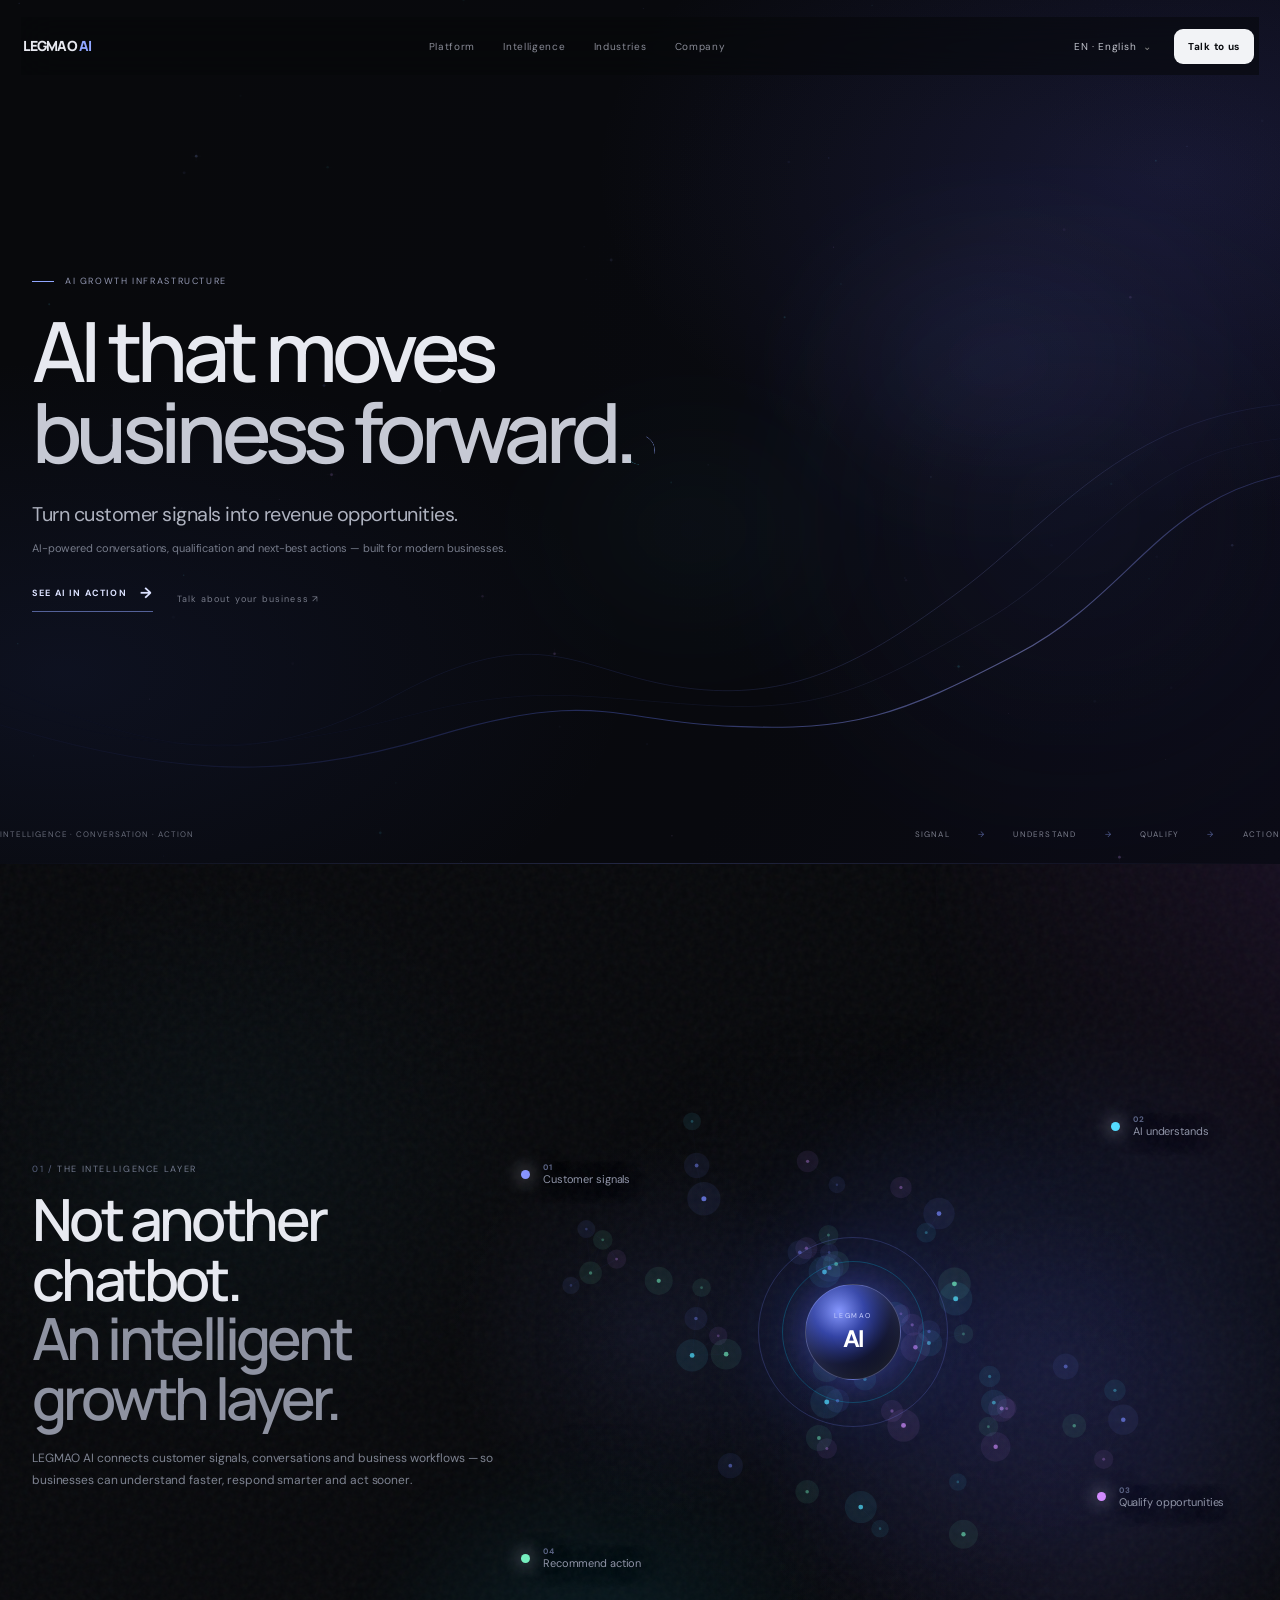
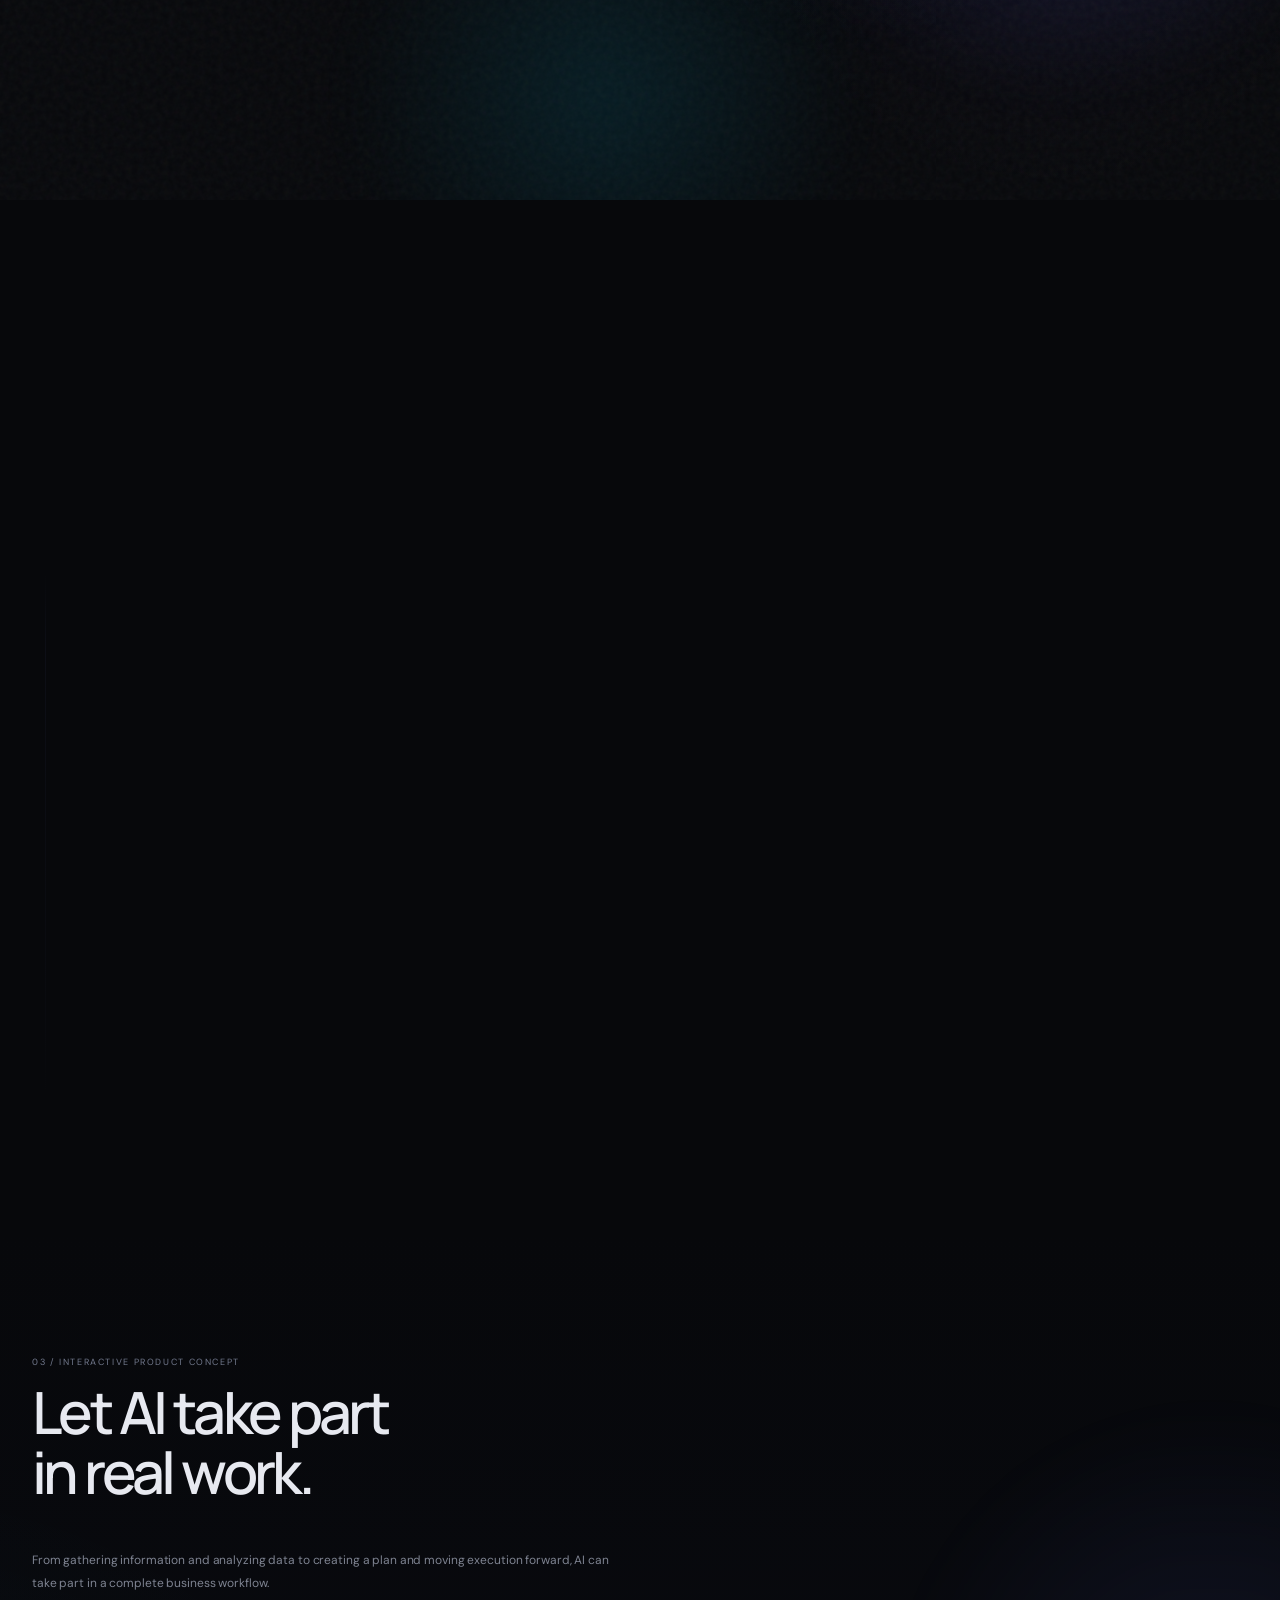
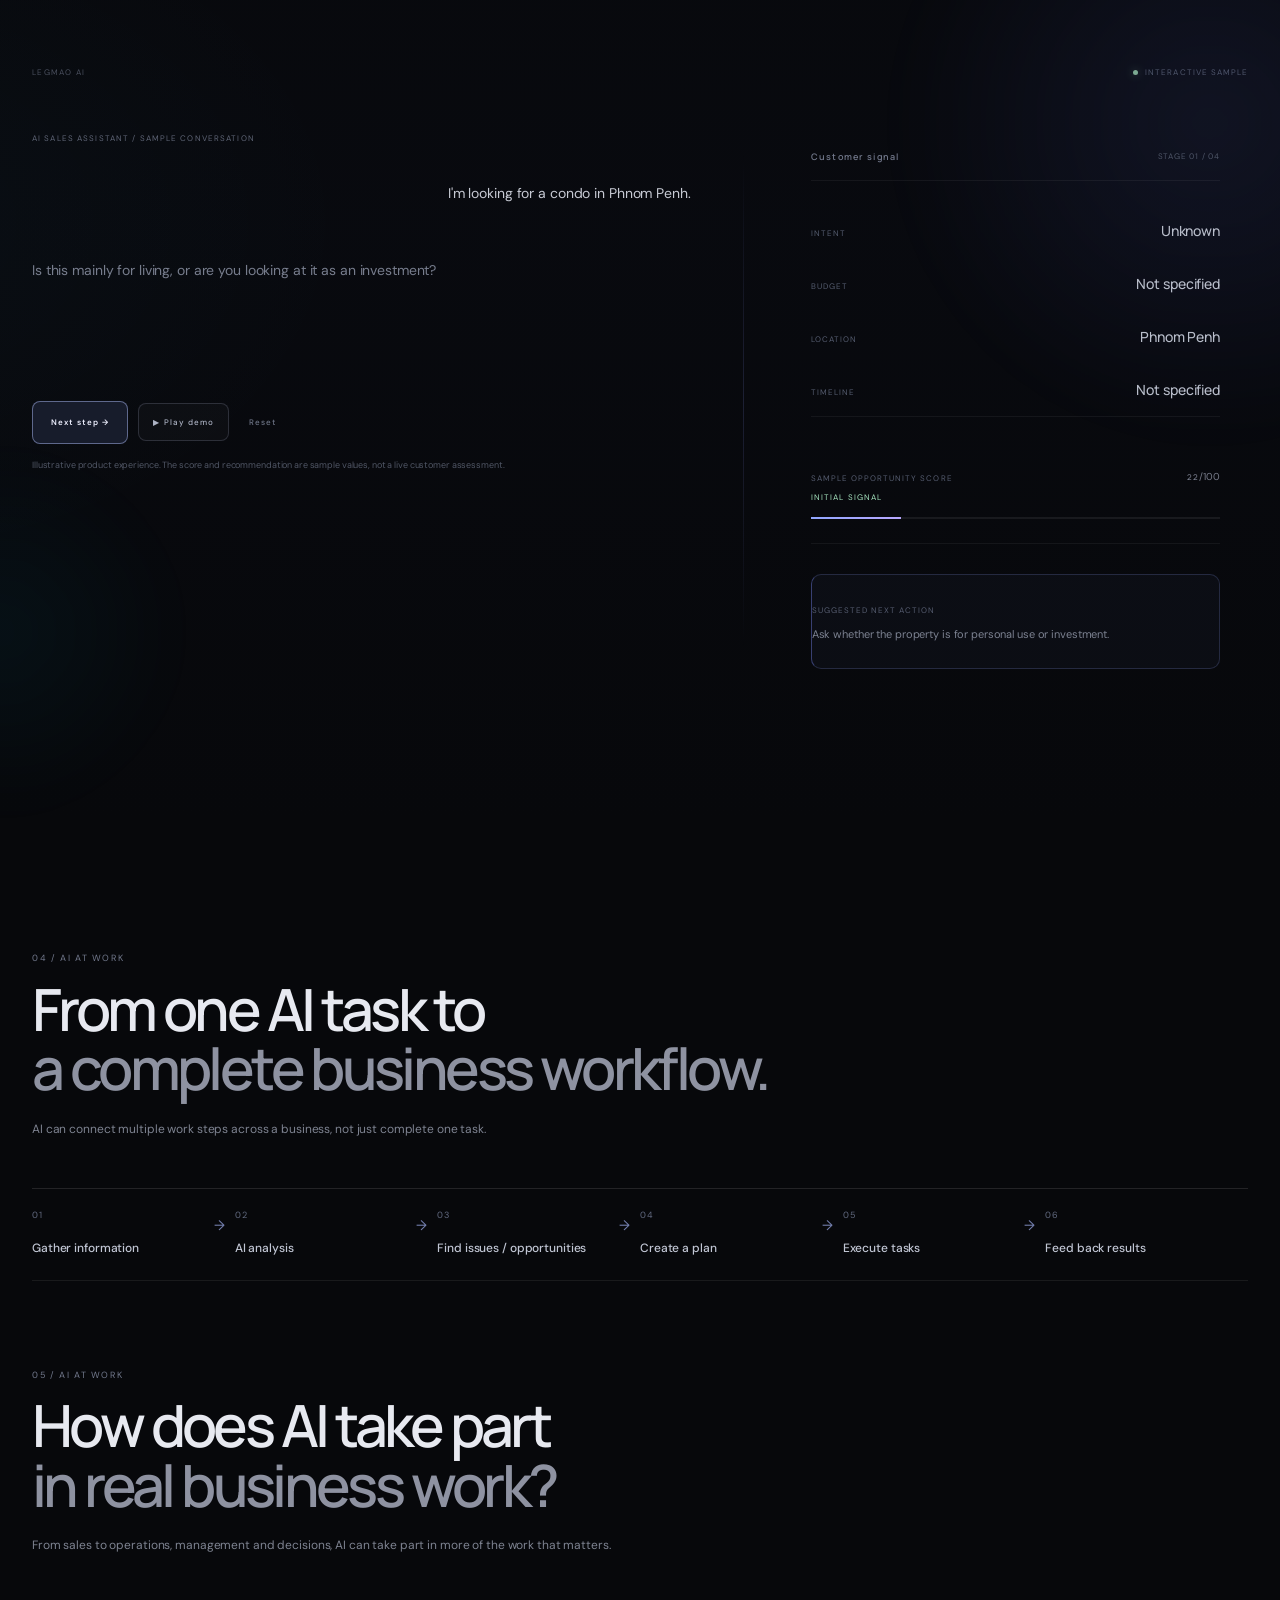
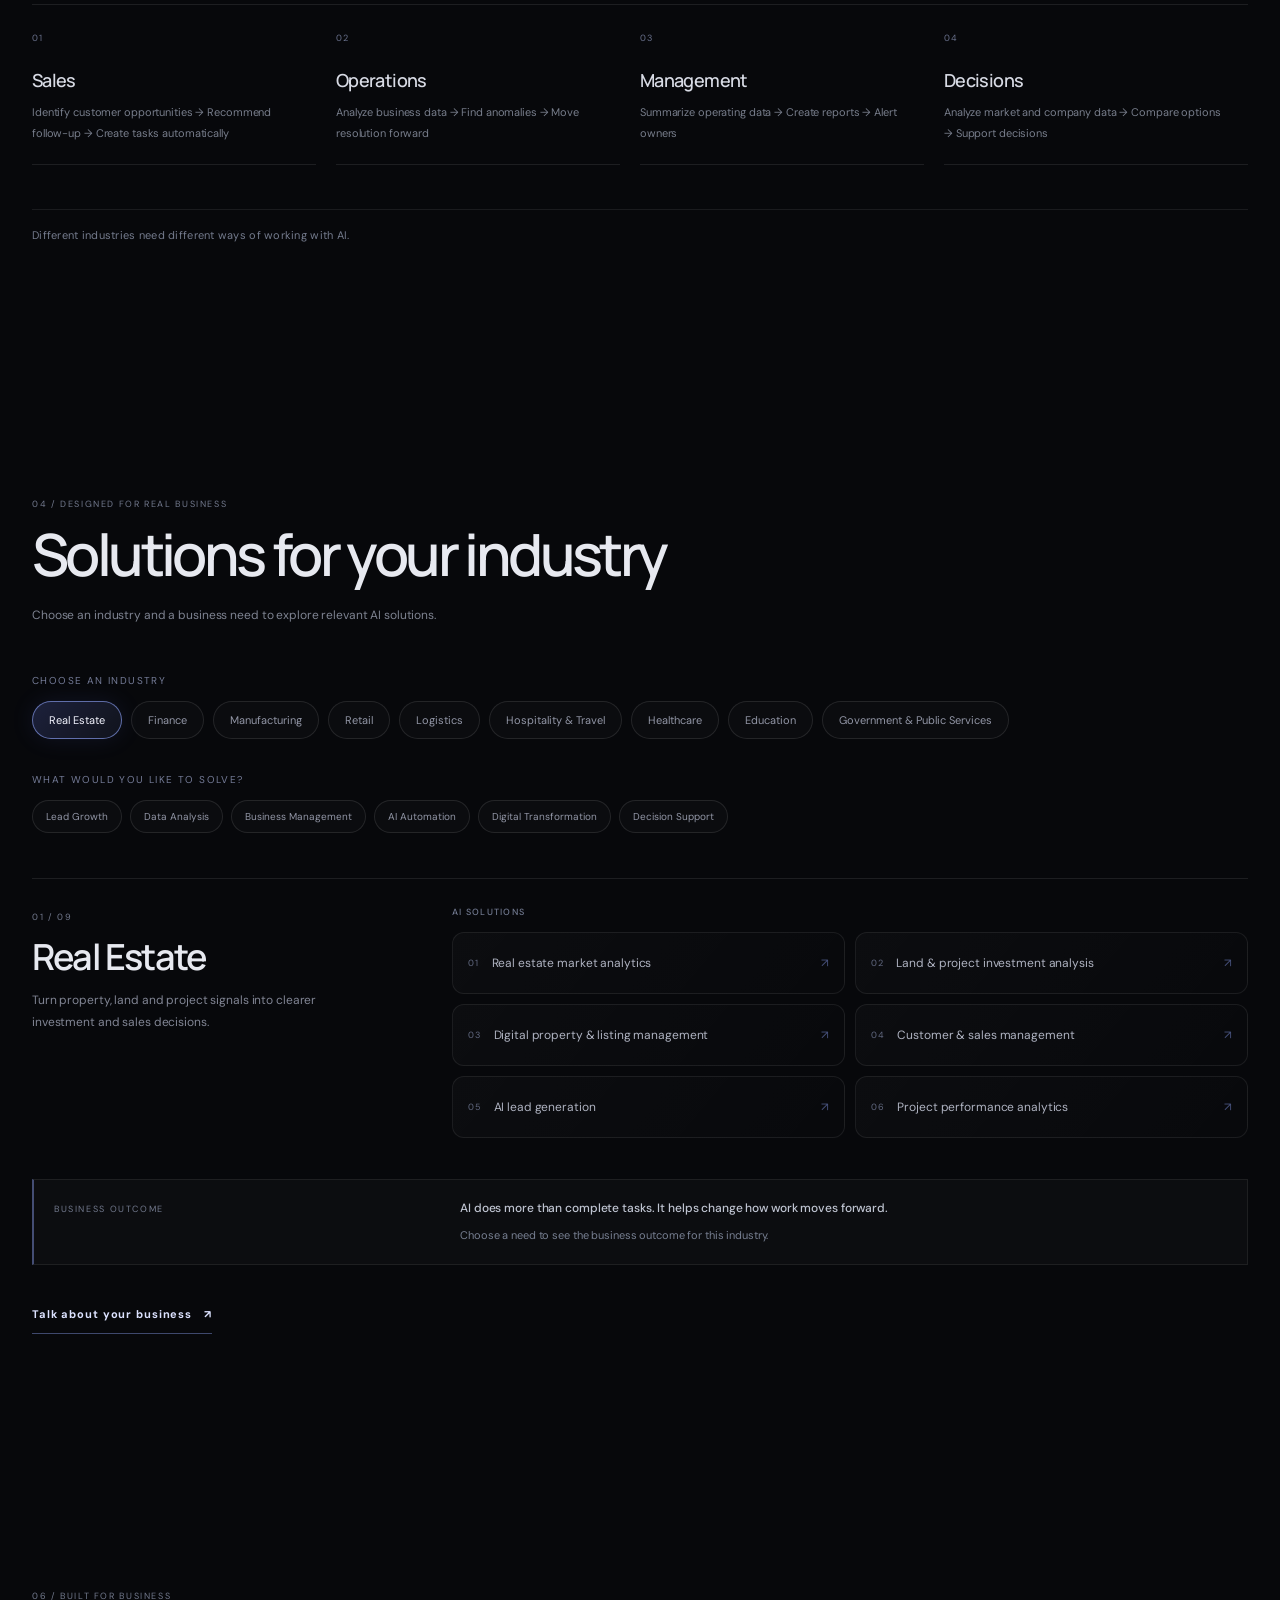
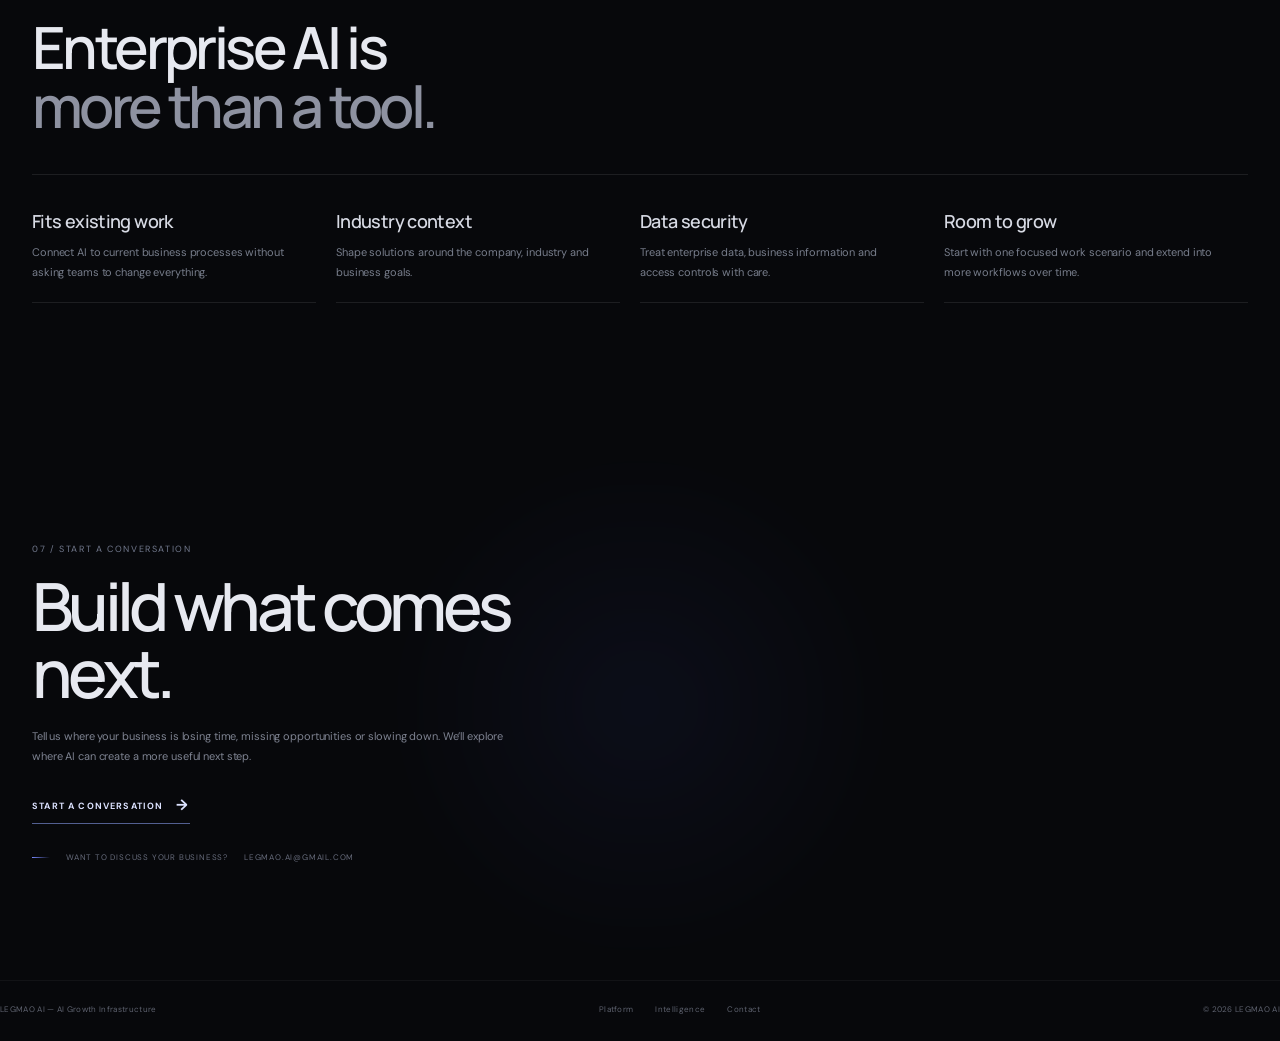
==== index.html @ c648a04b "Update index.html" ====
<!DOCTYPE html>

<html lang="en">
<head>
<meta charset="utf-8"/>
<meta content="width=device-width, initial-scale=1" name="viewport"/>
<meta content="LEGMAO AI builds intelligent growth infrastructure that turns customer signals into revenue opportunities." name="description"/>
<meta content="#07080b" name="theme-color"/>
<title>LEGMAO AI — Intelligence that moves business forward</title>
<link href="https://fonts.googleapis.com" rel="preconnect"/>
<link crossorigin="" href="https://fonts.gstatic.com" rel="preconnect"/>
<link href="https://fonts.googleapis.com/css2?family=DM+Sans:wght@400;500;600;700&amp;family=Manrope:wght@400;500;600;700;800&amp;display=swap" rel="stylesheet"/>
<style>
    :root{--bg:#07080b;--panel:#0d0e13;--panel2:#11121a;--text:#f3f4f7;--muted:#8b8e9a;--soft:#bfc2ce;--line:rgba(255,255,255,.09);--line2:rgba(255,255,255,.15);--blue:#91a7ff;--violet:#b8a8ff;--green:#a7e5c0;--ease:cubic-bezier(.2,.72,.2,1);--max:1240px}
    *{box-sizing:border-box}html{scroll-behavior:smooth;scroll-padding-top:95px}body{margin:0;background:var(--bg);color:var(--text);font-family:"DM Sans",Arial,sans-serif;-webkit-font-smoothing:antialiased;overflow-x:hidden}body:before{content:"";position:fixed;inset:0;pointer-events:none;opacity:.025;z-index:90;background-image:url("data:image/svg+xml,%3Csvg viewBox='0 0 180 180' xmlns='http://www.w3.org/2000/svg'%3E%3Cfilter id='n'%3E%3CfeTurbulence type='fractalNoise' baseFrequency='.85' numOctaves='4' stitchTiles='stitch'/%3E%3C/filter%3E%3Crect width='100%25' height='100%25' filter='url(%23n)' opacity='.5'/%3E%3C/svg%3E");mix-blend-mode:soft-light}::selection{background:#dce3ff;color:#08090d}a{color:inherit;text-decoration:none}button{font:inherit}.wrap{width:min(var(--max),calc(100% - 64px));margin-inline:auto}.skip{position:absolute;left:-999px;top:8px;background:#fff;color:#000;padding:10px;z-index:200}.skip:focus{left:8px}.nav{position:fixed;z-index:80;top:12px;left:50%;transform:translateX(-50%);width:min(1280px,calc(100% - 28px));height:64px;border:1px solid var(--line);border-radius:16px;background:rgba(8,9,13,.78);backdrop-filter:blur(22px);display:flex;align-items:center;justify-content:space-between;padding:0 13px 0 21px}.logo{font:800 16px/1 Manrope;letter-spacing:-.055em;white-space:nowrap}.logo i{font-style:normal;color:var(--blue)}.navlinks{display:flex;gap:30px;font-size:12px;color:#898b96}.navlinks a,.footerlinks a{transition:color .2s}.navlinks a:hover,.footerlinks a:hover{color:#fff}.navright{display:flex;align-items:center;gap:10px}.lang{position:relative}.lang summary{list-style:none;cursor:pointer;font-size:11px;color:#c1c3cc;border:1px solid transparent;border-radius:9px;padding:10px 11px}.lang summary::-webkit-details-marker{display:none}.lang summary:after{content:'⌄';padding-left:7px;color:#888}.lang[open] summary{border-color:var(--line)}.langmenu{position:absolute;right:0;top:43px;width:174px;max-height:60vh;overflow:auto;padding:6px;background:#111219;border:1px solid var(--line2);border-radius:12px;box-shadow:0 18px 45px #0009}.langmenu a{display:flex;padding:9px;border-radius:7px;color:#a4a6b0;font-size:11px}.langmenu a:hover,.langmenu a[aria-current="true"]{background:#1a1b25;color:#fff}.navcta{background:#f2f3f6;color:#090a0e;font-size:11px;font-weight:700;border-radius:9px;padding:11px 14px;transition:transform .25s,background .25s}.navcta:hover{transform:translateY(-2px);background:#fff}.menuToggle{display:none;background:none;border:1px solid var(--line);color:#fff;border-radius:9px;padding:8px 10px}
    .hero{min-height:100svh;position:relative;display:flex;align-items:center;overflow:hidden;padding:150px 0 70px;border-bottom:1px solid var(--line);isolation:isolate}.hero:before{content:"";position:absolute;z-index:-2;inset:0;background:radial-gradient(ellipse at 92% 20%,rgba(88,89,205,.18),transparent 35%),radial-gradient(ellipse at 5% 78%,rgba(54,76,174,.12),transparent 33%),linear-gradient(115deg,#08090c 10%,#08090e 65%,#0b0b16)}.heroGlow{position:absolute;z-index:-1;width:62vw;height:62vw;right:-15vw;top:14%;border-radius:50%;background:radial-gradient(circle,rgba(100,116,255,.08),transparent 68%);filter:blur(20px);pointer-events:none}.heroLines{position:absolute;z-index:-1;width:100%;height:56%;left:0;bottom:7%;opacity:.88;pointer-events:none}.heroLines path{fill:none;stroke:url(#wave);stroke-width:1.15;vector-effect:non-scaling-stroke}.heroLines path:nth-child(2){opacity:.45;stroke-width:.8}.heroLines path:nth-child(3){opacity:.25;stroke-width:.8}.heroContent{max-width:850px;position:relative;z-index:2;padding-bottom:64px}.eyebrow,.kicker{font-size:10px;line-height:1.4;letter-spacing:.2em;text-transform:uppercase;color:#9297b1}.eyebrow{display:flex;align-items:center;gap:11px;margin-bottom:25px}.eyebrow:before{content:"";height:1px;width:22px;background:var(--blue)}h1,h2,h3{font-family:Manrope,Arial,sans-serif}h1{font-size:clamp(58px,8.2vw,108px);line-height:.99;letter-spacing:-.075em;font-weight:600;max-width:920px;margin:0}h1 span{display:block;color:#c6c9d4}.heroLead{font-size:clamp(18px,2vw,25px);line-height:1.45;color:#b4b7c4;margin:29px 0 13px;letter-spacing:-.025em}.heroSub{font-size:14px;line-height:1.8;color:#7e818e;max-width:570px;margin:0}.heroActions{display:flex;align-items:center;gap:25px;margin-top:39px}.textbtn{font-size:11px;font-weight:700;letter-spacing:.16em;display:inline-flex;align-items:center;gap:13px;padding:0 0 10px;border-bottom:1px solid rgba(145,167,255,.55);color:#dce2ff;transition:gap .25s,border-color .25s}.textbtn span{font-size:17px;line-height:1}.textbtn:hover{gap:19px;border-color:#fff}.secondaryLink{font-size:11px;color:#777b89;transition:color .2s}.secondaryLink:hover{color:#fff}.heroFoot{position:absolute;left:0;right:0;bottom:25px;display:flex;align-items:center;justify-content:space-between;border-top:1px solid var(--line);padding-top:21px}.heroFoot small{font-size:9px;letter-spacing:.12em;color:#676b79}.processMini{display:flex;align-items:center;gap:clamp(10px,2.2vw,30px);font-size:9px;letter-spacing:.13em;color:#a7aaba}.processMini b{font-weight:400;color:#6f7fc5}
    .section{padding:135px 0}.sectionHead{max-width:850px}.kicker{color:#737b9e}.section h2,.cta h2{font-size:clamp(42px,5.4vw,72px);line-height:1.02;letter-spacing:-.068em;font-weight:600;margin:17px 0 0}.section h2 span{color:#8e92a1}.lead{font-size:15px;line-height:1.85;color:#858895;max-width:680px;margin:23px 0 0}.signalFlow{margin-top:70px;border-top:1px solid var(--line2);border-bottom:1px solid var(--line);display:grid;grid-template-columns:repeat(4,1fr)}.flowStep{padding:28px 22px 31px 0;position:relative;min-height:170px}.flowStep:not(:last-child){border-right:1px solid var(--line);margin-right:22px}.flowNo{font-size:9px;color:#606578;letter-spacing:.12em}.flowIcon{height:42px;width:42px;margin:23px 0 18px;border:1px solid rgba(145,167,255,.22);border-radius:12px;display:grid;place-items:center;color:#b5c0ff;background:rgba(145,167,255,.035)}.flowIcon svg{width:19px;height:19px;stroke:currentColor;fill:none;stroke-width:1.4}.flowStep h3{font-size:17px;font-weight:600;letter-spacing:-.035em;margin:0 0 8px}.flowStep p{font-size:11px;line-height:1.7;color:#767987;max-width:220px;margin:0}.flowArrow{position:absolute;right:20px;top:48px;color:#4f5b8c;font-size:17px}
    .capSection{padding-top:50px}.capGrid{display:grid;grid-template-columns:repeat(2,1fr);margin-top:57px;border-top:1px solid var(--line)}.cap{padding:31px 30px 34px 0;border-bottom:1px solid var(--line);min-height:215px;transition:background .3s}.cap:nth-child(odd){border-right:1px solid var(--line);padding-right:40px}.cap:nth-child(even){padding-left:40px}.capTop{display:flex;align-items:center;justify-content:space-between;margin-bottom:32px}.capNo{font-size:10px;color:#5f6372;letter-spacing:.12em}.capMark{width:30px;height:30px;border:1px solid var(--line2);border-radius:50%;display:grid;place-items:center;color:#9daeff;font-size:14px}.cap h3{font-size:23px;letter-spacing:-.045em;font-weight:600;margin:0 0 10px}.cap p{font-size:12px;line-height:1.8;color:#7e818e;max-width:390px;margin:0}.cap:hover .capMark{background:rgba(145,167,255,.1);border-color:rgba(145,167,255,.45)}
    .workspace{padding:125px 0;background:linear-gradient(180deg,transparent,rgba(19,20,34,.42),transparent)}.workspaceShell{margin-top:48px;border:1px solid var(--line2);border-radius:20px;overflow:hidden;background:linear-gradient(145deg,#101117,#090a0e);box-shadow:0 35px 100px #0005}.workspaceBar{height:52px;border-bottom:1px solid var(--line);display:flex;align-items:center;justify-content:space-between;padding:0 19px}.windowDots{display:flex;gap:5px}.windowDots i{height:6px;width:6px;border-radius:50%;background:#444752}.workspaceName{font-size:9px;color:#777b89;letter-spacing:.1em}.liveTag{display:flex;gap:7px;align-items:center;color:#8e92a1;font-size:9px}.liveTag i{height:5px;width:5px;background:var(--green);border-radius:50%;box-shadow:0 0 9px #a7e5c077}.workspaceGrid{display:grid;grid-template-columns:1fr .8fr;min-height:420px}.conversation{padding:27px;border-right:1px solid var(--line);display:flex;flex-direction:column}.panelLabel{font-size:9px;letter-spacing:.16em;color:#727687;text-transform:uppercase;margin-bottom:19px}.chatMessages{display:flex;flex-direction:column;gap:12px;min-height:205px}.msg{max-width:88%;padding:11px 13px;border-radius:11px;font-size:11px;line-height:1.7;border:1px solid rgba(255,255,255,.06);animation:fadeUp .4s var(--ease) both}.msg.user{align-self:flex-end;background:#e8eaf2;color:#171923;border-color:#e8eaf2}.msg.ai{background:#171922;color:#c8cad4}.chatControls{display:flex;gap:8px;flex-wrap:wrap;margin-top:20px}.demoBtn{border:1px solid var(--line2);border-radius:8px;padding:9px 11px;background:transparent;color:#c5c8d5;font-size:10px;cursor:pointer;transition:background .2s,border .2s}.demoBtn:hover,.demoBtn:focus-visible{background:#202231;border-color:#6977b8;outline:none}.demoBtn.primary{background:#e8eaf2;color:#11131a;border-color:#e8eaf2;font-weight:700}.demoBtn.primary:hover{background:#fff}.insightPanel{padding:27px 28px;display:flex;flex-direction:column}.signalTitle{display:flex;align-items:center;justify-content:space-between;font:600 15px Manrope;margin-bottom:23px}.signalTitle small{font:400 8px "DM Sans";color:#6c7182;letter-spacing:.1em}.fieldList{display:grid;grid-template-columns:1fr 1fr;border-top:1px solid var(--line)}.field{padding:15px 0;border-bottom:1px solid var(--line)}.field:nth-child(odd){padding-right:12px}.field:nth-child(even){padding-left:15px;border-left:1px solid var(--line)}.field label{display:block;color:#6d7180;font-size:9px;margin-bottom:7px}.field strong{font:600 13px Manrope;color:#d9dce8}.scoreWrap{margin-top:auto;padding-top:26px}.scoreHead{display:flex;justify-content:space-between;align-items:end}.scoreHead span{font-size:9px;color:#797e8d;letter-spacing:.1em}.scoreValue{font:600 48px/.9 Manrope;letter-spacing:-.07em}.scoreValue small{font:400 11px "DM Sans";color:#777b89;letter-spacing:0}.scoreState{font-size:9px;letter-spacing:.1em;color:var(--green);margin-top:9px}.scoreTrack{height:3px;background:#252733;margin-top:15px;overflow:hidden}.scoreTrack i{display:block;width:0;height:100%;background:linear-gradient(90deg,var(--blue),var(--violet));transition:width .8s var(--ease)}.nextAction{margin-top:24px;padding:15px;border:1px solid rgba(145,167,255,.19);border-radius:10px;background:rgba(145,167,255,.035)}.nextAction label{font-size:8px;letter-spacing:.15em;color:#8188ab}.nextAction p{font-size:11px;line-height:1.65;color:#c4c7d4;margin:8px 0 0}.demoHint{font-size:10px;line-height:1.7;color:#666b7a;margin:14px 0 0}
    .industrySection{border-top:1px solid var(--line)}.industryFeature{margin-top:55px;display:grid;grid-template-columns:1fr 1fr;border:1px solid var(--line);border-radius:18px;overflow:hidden;background:#0b0c11}.industryVisual{min-height:330px;position:relative;overflow:hidden;background:radial-gradient(ellipse at 60% 40%,rgba(109,123,255,.22),transparent 48%),linear-gradient(145deg,#111420,#090a0f);display:flex;align-items:center;justify-content:center}.buildingArt{width:76%;height:76%;position:relative;opacity:.9}.buildingArt:before{content:"";position:absolute;inset:7% 18% 0;background:linear-gradient(115deg,rgba(145,167,255,.11),rgba(145,167,255,.015));border:1px solid rgba(160,174,255,.3);clip-path:polygon(14% 0,86% 0,100% 100%,0 100%)}.buildingArt:after{content:"";position:absolute;inset:12% 23% 0;background:repeating-linear-gradient(90deg,transparent 0 17px,rgba(151,169,255,.25) 18px 19px),repeating-linear-gradient(0deg,transparent 0 22px,rgba(151,169,255,.23) 23px 24px);clip-path:polygon(12% 0,88% 0,100% 100%,0 100%)}.orbit{position:absolute;width:85%;height:42%;border:1px solid rgba(145,167,255,.28);border-radius:50%;transform:rotate(-22deg)}.orbit:after{content:"";position:absolute;width:5px;height:5px;border-radius:50%;background:#c8d1ff;box-shadow:0 0 16px #91a7ff;top:18%;left:18%}.industryCopy{padding:42px;display:flex;flex-direction:column;justify-content:center}.industryCopy .kicker{margin-bottom:16px}.industryCopy h3{font-size:clamp(29px,3vw,42px);letter-spacing:-.06em;line-height:1.08;margin:0 0 16px}.industryCopy p{font-size:12px;line-height:1.85;color:#858895;max-width:440px;margin:0}.industryTags{display:flex;gap:7px;flex-wrap:wrap;margin-top:24px}.industryTags span{font-size:9px;padding:7px 9px;border:1px solid var(--line);border-radius:6px;color:#9da1b0}.industryList{margin-top:22px;display:grid;grid-template-columns:repeat(4,1fr);border-top:1px solid var(--line)}.industryItem{padding:20px 12px 20px 0;border-bottom:1px solid var(--line);font:600 14px Manrope;letter-spacing:-.025em;color:#b7bac6;display:flex;justify-content:space-between;gap:8px}.industryItem span{font:400 9px "DM Sans";color:#5f6372}
    .cta{padding:145px 0 155px;border-top:1px solid var(--line);position:relative;overflow:hidden}.cta:before{content:"";position:absolute;width:600px;height:600px;right:-250px;top:0;background:radial-gradient(circle,rgba(111,121,255,.1),transparent 67%);pointer-events:none}.ctaInner{position:relative;z-index:1}.cta h2{max-width:800px}.cta .lead{margin-bottom:32px}.footer{border-top:1px solid var(--line);padding:26px 0 30px;display:flex;justify-content:space-between;align-items:center;gap:20px;color:#656977;font-size:9px;letter-spacing:.04em}.footerlinks{display:flex;gap:22px}.reveal{opacity:0;transform:translateY(22px);transition:opacity .75s var(--ease),transform .75s var(--ease)}.reveal.show{opacity:1;transform:none}:focus-visible{outline:2px solid var(--blue);outline-offset:4px}@keyframes fadeUp{from{opacity:0;transform:translateY(7px)}to{opacity:1;transform:none}}
    @media(max-width:900px){.wrap{width:min(100% - 42px,var(--max))}.navlinks{gap:17px}.heroContent{max-width:760px}.heroCore{width:70vw;height:70vw;right:-24vw;top:57%;opacity:.62}.heroLines{width:130%;left:-10%}.workspaceGrid{grid-template-columns:1fr}.conversation{border-right:0;border-bottom:1px solid var(--line)}.insightPanel{min-height:390px}.industryFeature{grid-template-columns:1fr 1fr}.industryVisual{min-height:280px}.industryCopy{padding:28px}.industryList{grid-template-columns:repeat(2,1fr)}}
    @media(max-width:650px){.wrap{width:calc(100% - 40px)}.nav{top:8px;width:calc(100% - 16px);height:58px;padding:0 9px 0 15px}.logo{font-size:15px}.navlinks{display:none;position:absolute;top:64px;left:0;right:0;padding:13px;background:rgba(10,11,16,.97);border:1px solid var(--line);border-radius:12px;flex-direction:column;gap:0}.navlinks.open{display:flex}.navlinks a{padding:13px 10px}.navcta{display:none}.menuToggle{display:block}.lang summary{padding:8px 7px}.langmenu{right:-42px}.hero{min-height:92svh;padding:126px 0 115px}.heroContent{padding-bottom:25px}.eyebrow{font-size:9px;margin-bottom:22px}h1{font-size:clamp(48px,13vw,68px);line-height:1.01}.heroLead{font-size:18px;margin-top:25px}.heroSub{font-size:12px;max-width:430px}.heroActions{margin-top:31px;gap:18px;flex-wrap:wrap}.textbtn{font-size:10px}.heroFoot{bottom:20px;padding-top:15px;align-items:flex-start;flex-direction:column;gap:13px}.heroFoot small{font-size:8px}.processMini{width:100%;justify-content:space-between;gap:6px;font-size:8px}.heroLines{height:43%;width:180%;left:-35%;bottom:17%;opacity:.62}.section{padding:92px 0}.section h2,.cta h2{font-size:clamp(38px,10vw,53px)}.lead{font-size:13px}.signalFlow{grid-template-columns:1fr 1fr;margin-top:42px}.flowStep{min-height:160px;padding:20px 13px 22px 0}.flowStep:not(:last-child){margin-right:13px}.flowStep:nth-child(2){border-right:0;margin-right:0;padding-left:12px}.flowStep:nth-child(4){padding-left:12px}.flowStep h3{font-size:15px}.flowStep p{font-size:10px}.flowArrow{right:12px;top:34px}.flowStep:nth-child(2) .flowArrow{display:none}.capSection{padding-top:10px}.capGrid{grid-template-columns:1fr;margin-top:35px}.cap,.cap:nth-child(odd),.cap:nth-child(even){padding:24px 0 27px;border-right:0;min-height:0}.capTop{margin-bottom:22px}.cap h3{font-size:20px}.workspace{padding:85px 0}.workspaceShell{margin-top:34px;border-radius:14px}.workspaceName{font-size:7px}.workspaceBar{padding:0 12px}.conversation,.insightPanel{padding:21px 17px}.msg{max-width:96%;font-size:10px}.chatMessages{min-height:190px}.field strong{font-size:12px}.scoreValue{font-size:43px}.industryFeature{grid-template-columns:1fr}.industryVisual{min-height:245px}.industryCopy{padding:27px 22px 30px}.industryCopy h3{font-size:32px}.industryList{margin-top:25px}.industryItem{font-size:12px;padding:16px 8px 16px 0}.cta{padding:95px 0 105px}.footer{align-items:flex-start;flex-direction:column;padding:24px 0;gap:14px}.footerlinks{gap:17px;flex-wrap:wrap}}
    @media(prefers-reduced-motion:reduce){*,html{scroll-behavior:auto!important;animation:none!important;transition:none!important}.reveal{opacity:1;transform:none}}
  
/* v2 — abstract intelligence field: intentionally avoids SaaS cards, grids and boxed UI */
.intelligenceField{position:relative;min-height:100vh;padding:110px 0 120px;overflow:hidden;background:#06070b;isolation:isolate}
.intelligenceField .wrap{position:relative;z-index:3}
.fieldAtmosphere{position:absolute;inset:-25%;z-index:-3;pointer-events:none;background:radial-gradient(circle at 72% 52%,rgba(83,101,255,.18),transparent 22%),radial-gradient(circle at 48% 76%,rgba(0,212,255,.10),transparent 18%),radial-gradient(circle at 90% 12%,rgba(185,74,255,.11),transparent 24%);filter:blur(25px);animation:atmosphereDrift 16s ease-in-out infinite alternate}
.fieldNoise{position:absolute;inset:0;z-index:-2;opacity:.055;pointer-events:none;background-image:url("data:image/svg+xml,%3Csvg viewBox='0 0 180 180' xmlns='http://www.w3.org/2000/svg'%3E%3Cfilter id='n'%3E%3CfeTurbulence type='fractalNoise' baseFrequency='.85' numOctaves='4' stitchTiles='stitch'/%3E%3C/filter%3E%3Crect width='100%25' height='100%25' filter='url(%23n)' opacity='.8'/%3E%3C/svg%3E")}
.fieldWrap{min-height:calc(100vh - 230px);display:grid;grid-template-columns:minmax(330px,.78fr) minmax(500px,1.22fr);align-items:center;gap:2vw}
.fieldCopy{position:relative;z-index:4;padding:20px 0 30px}
.fieldCopy .kicker{color:#8894d8;letter-spacing:.12em}.fieldCopy .kicker>span:first-child{color:#59617e}
.fieldCopy h2{max-width:760px}.fieldCopy .lead{max-width:570px;color:#85899a}
.fieldLegend{display:flex;gap:18px;flex-wrap:wrap;margin-top:34px;font-size:8px;letter-spacing:.15em;color:#676d83}.fieldLegend span{display:flex;align-items:center;gap:7px}.fieldLegend i{display:block;width:4px;height:4px;border-radius:50%;background:#7888ff;box-shadow:0 0 9px #7888ff}
.intelligenceFieldVisual{height:min(680px,76vh);min-height:500px;position:relative;margin-left:-5vw}
#signalCanvas{position:absolute;inset:0;width:100%;height:100%;display:block}
.fieldCore{position:absolute;left:50%;top:50%;width:190px;height:190px;transform:translate(-50%,-50%);display:grid;place-items:center;pointer-events:none}
.coreHalo{position:absolute;border:1px solid rgba(125,139,255,.22);border-radius:50%;inset:0}.coreHaloA{animation:coreSpin 18s linear infinite}.coreHaloB{inset:24px;border-color:rgba(0,218,255,.22);animation:coreSpinReverse 11s linear infinite}.coreOrb{width:96px;height:96px;border-radius:50%;display:flex;flex-direction:column;align-items:center;justify-content:center;gap:3px;background:radial-gradient(circle at 35% 28%,#8798ff 0,#3444a5 28%,#11142f 58%,#070810 78%);box-shadow:0 0 35px rgba(89,105,255,.35),0 0 100px rgba(57,89,255,.18),inset 0 0 24px rgba(165,180,255,.22);border:1px solid rgba(170,181,255,.4);animation:orbBreathe 4.5s ease-in-out infinite}.coreOrb span{font-size:7px;letter-spacing:.22em;color:#c8d0ff}.coreOrb b{font-size:24px;letter-spacing:-.08em;color:#fff}
.fieldNode{position:absolute;z-index:3;display:grid;grid-template-columns:13px auto;grid-template-rows:auto auto;column-gap:9px;align-items:center;color:#d4d8ea;text-shadow:0 2px 20px #000}.fieldNode .nodeDot{grid-row:1/3;width:9px;height:9px;border-radius:50%;background:#8996ff;box-shadow:0 0 0 4px rgba(122,137,255,.08),0 0 18px rgba(122,137,255,.7);animation:nodePulse 2.5s ease-in-out infinite}.fieldNode b{font-size:8px;color:#68708d;letter-spacing:.14em}.fieldNode small{font-size:11px;color:#aeb3c8;white-space:nowrap}.nodeSignal{left:8%;top:25%}.nodeContext{right:5%;top:18%}.nodeIntent{right:3%;bottom:24%}.nodeAction{left:8%;bottom:15%}.nodeContext .nodeDot{background:#55dcff;box-shadow:0 0 0 4px rgba(85,220,255,.08),0 0 18px rgba(85,220,255,.65)}.nodeIntent .nodeDot{background:#d38cff;box-shadow:0 0 0 4px rgba(211,140,255,.08),0 0 18px rgba(211,140,255,.65)}.nodeAction .nodeDot{background:#77f0c0;box-shadow:0 0 0 4px rgba(119,240,192,.08),0 0 18px rgba(119,240,192,.65)}
.fieldReadout{position:absolute;z-index:3;font-size:7px;letter-spacing:.16em;display:flex;flex-direction:column;gap:5px;color:#555d77}.fieldReadout b{font-size:8px;color:#969db6;font-weight:500}.readoutA{left:32%;top:4%}.readoutB{right:25%;bottom:5%}
@keyframes atmosphereDrift{to{transform:translate3d(-3%,4%,0) scale(1.08) rotate(3deg)}}
@keyframes coreSpin{to{transform:rotate(360deg)}}@keyframes coreSpinReverse{to{transform:rotate(-360deg)}}@keyframes orbBreathe{50%{transform:scale(1.045);box-shadow:0 0 50px rgba(89,105,255,.45),0 0 125px rgba(57,89,255,.22),inset 0 0 28px rgba(165,180,255,.3)}}@keyframes nodePulse{50%{transform:scale(1.35);opacity:.65}}
@media (max-width:900px){.intelligenceField{min-height:auto;padding:95px 0 90px}.fieldWrap{display:flex;flex-direction:column;align-items:stretch;gap:5px;min-height:auto}.fieldCopy{padding:0}.fieldCopy h2{font-size:clamp(40px,9vw,62px)}.fieldCopy .lead{font-size:14px}.intelligenceFieldVisual{height:72vw;min-height:430px;max-height:610px;margin:0 -3vw}.fieldCore{width:165px;height:165px}.coreOrb{width:82px;height:82px}.nodeSignal{left:5%;top:25%}.nodeContext{right:4%;top:15%}.nodeIntent{right:3%;bottom:23%}.nodeAction{left:5%;bottom:13%}.fieldReadout{display:none}}
@media (max-width:560px){.intelligenceField{padding:82px 0 55px}.fieldCopy .lead{margin-top:18px}.fieldLegend{gap:10px;margin-top:25px}.intelligenceFieldVisual{height:108vw;min-height:365px;max-height:none;margin:5px -7vw 0}.fieldCore{width:132px;height:132px}.coreOrb{width:68px;height:68px}.coreOrb span{font-size:5px}.coreOrb b{font-size:18px}.nodeSignal{left:6%;top:22%}.nodeContext{right:2%;top:13%}.nodeIntent{right:0;bottom:23%}.nodeAction{left:6%;bottom:12%}.fieldNode small{font-size:9px}.fieldNode b{font-size:7px}.fieldNode .nodeDot{width:7px;height:7px}.fieldAtmosphere{filter:blur(32px)}}
@media (prefers-reduced-motion:reduce){.fieldAtmosphere,.coreHaloA,.coreHaloB,.coreOrb,.fieldNode .nodeDot{animation:none!important}}

/* FINAL ART-DIRECTION: remove the visual grammar of SaaS templates */
.nav{border-color:transparent;background:linear-gradient(180deg,rgba(7,8,11,.72),rgba(7,8,11,.08));box-shadow:none;backdrop-filter:blur(16px)}.menuToggle{border-color:transparent}.lang summary{border-color:transparent}.langmenu{border:0}
.platformAbstract,.intelligenceField{border:0}.intelligenceField{background:radial-gradient(circle at 50% 50%,rgba(108,124,255,.08),transparent 24%),radial-gradient(circle at 18% 32%,rgba(53,220,255,.035),transparent 24%),radial-gradient(circle at 82% 68%,rgba(184,112,255,.035),transparent 24%)}
.fieldReadout,.fieldLegend{display:none!important}.intelligenceFieldVisual{border:0!important;background:transparent!important}.fieldNode{background:transparent!important;border:0!important;box-shadow:none!important}.fieldNode .nodeDot{box-shadow:0 0 18px currentColor}.fieldNode small{color:#8f94a7}.fieldNode b{color:#5e6788}
.capGrid{display:none}.capStream{margin-top:58px}.capLine{display:grid;grid-template-columns:55px minmax(230px,.8fr) 1.25fr 28px;align-items:center;gap:25px;padding:25px 0;border-top:1px solid rgba(255,255,255,.065);transition:padding .35s ease,transform .35s ease}.capLine:last-child{border-bottom:1px solid rgba(255,255,255,.065)}.capLine:hover{padding-left:10px;transform:translateX(3px)}.capLine>span{font:500 9px Manrope;color:#565e78;letter-spacing:.16em}.capLine h3{margin:0;font-size:24px;letter-spacing:-.05em;font-weight:600}.capLine p{margin:0;max-width:480px;font-size:11px;line-height:1.7;color:#777c8c}.capLine>b{font-size:17px;font-weight:400;color:#6974a7;transition:transform .3s,color .3s}.capLine:hover>b{transform:translate(5px,-5px);color:#e0e4ff}
.workspaceShell{border:0!important;border-radius:0!important;background:transparent!important;box-shadow:none!important}.workspaceBar{border:0!important;padding-left:0;padding-right:0}.workspaceGrid{gap:65px}.conversation{border-right:0!important;padding-left:0}.insightPanel{border:0!important}.msg{border:0!important;border-radius:0!important;padding-left:0;padding-right:0}.msg.user,.msg.ai{background:transparent!important}.demoBtn{border:0;border-bottom:1px solid rgba(255,255,255,.12);border-radius:0;background:transparent;padding-left:0;padding-right:0}.demoBtn:hover,.demoBtn:focus-visible{background:transparent;border-color:#7787d0}.industryFeature{border:0!important;background:transparent!important}.industryCopy{border:0!important}.industryTags span{border:0!important;background:transparent!important;padding-left:0}
@media(max-width:650px){.capStream{margin-top:36px}.capLine{grid-template-columns:30px 1fr 20px;gap:10px;padding:21px 0}.capLine h3{font-size:19px}.capLine p{grid-column:2/4;font-size:10px;margin-top:-1px}.capLine>b{grid-column:3;grid-row:1}.workspaceGrid{gap:30px}.workspaceBar{padding-bottom:12px}}

/* v3 — fluid art direction: no-template navigation, custom cursor, asymmetry + living motion */
html{cursor:none}a,button,summary{cursor:none}
.cursorDot,.cursorRing{position:fixed;left:0;top:0;pointer-events:none;z-index:9999;opacity:0;transform:translate(-50%,-50%)}
.cursorDot{width:5px;height:5px;border-radius:50%;background:#dce4ff;box-shadow:0 0 14px rgba(125,145,255,.9),0 0 34px rgba(95,115,255,.35);transition:transform .12s ease,background .2s ease}
.cursorRing{width:34px;height:34px;border:1px solid rgba(157,174,255,.42);border-radius:50%;transition:width .28s ease,height .28s ease,border-color .28s ease,background .28s ease,transform .16s ease}
.cursorRing:after{content:'';position:absolute;inset:7px;border-radius:50%;border:1px solid rgba(95,222,255,.18)}
body.cursor-ready .cursorDot,body.cursor-ready .cursorRing{opacity:1}
body.cursor-hover .cursorRing{width:58px;height:58px;border-color:rgba(135,153,255,.75);background:rgba(102,120,255,.055)}
body.cursor-hover .cursorDot{transform:translate(-50%,-50%) scale(.7)}
.nav{width:min(1280px,calc(100% - 42px));height:58px;top:17px;padding:0 5px 0 2px;background:linear-gradient(180deg,rgba(7,8,11,.76),rgba(7,8,11,.06));backdrop-filter:blur(14px);border:0;border-radius:0}
.logo{font-size:17px}.navlinks{gap:34px}.navlinks a{position:relative}.navlinks a:after{content:'';position:absolute;left:0;right:100%;bottom:-7px;height:1px;background:#93a4ff;transition:right .35s ease}.navlinks a:hover:after{right:0}
.hero{border-bottom:0}.heroFoot{border-top:0}.hero:after{content:'';position:absolute;left:0;right:0;bottom:0;height:1px;background:linear-gradient(90deg,transparent,rgba(129,145,255,.22),transparent)}
/* Capability stream becomes a moving editorial rhythm */
.capStream{position:relative}.capStream:before{content:'';position:absolute;left:13px;top:0;bottom:0;width:1px;background:linear-gradient(180deg,transparent,rgba(128,143,255,.18) 15%,rgba(128,143,255,.06) 85%,transparent)}
.capLine{position:relative;grid-template-columns:55px minmax(230px,.8fr) 1.25fr 28px;border-top:0;padding:34px 0 34px 42px;transform:none!important;overflow:visible}
.capLine:before{content:'';position:absolute;left:9px;top:50%;width:9px;height:9px;border-radius:50%;background:#11162d;border:1px solid #7888ff;box-shadow:0 0 0 5px rgba(120,136,255,.045),0 0 22px rgba(120,136,255,.3);transform:translateY(-50%);transition:box-shadow .4s ease,background .4s ease}
.capLine:hover:before{background:#aab6ff;box-shadow:0 0 0 7px rgba(120,136,255,.08),0 0 32px rgba(120,136,255,.65)}
.capLine:hover{padding-left:52px}.capLine h3{transition:transform .35s ease,color .35s ease}.capLine:hover h3{transform:translateX(4px);color:#fff}
/* Product section: float it instead of boxing it */
.workspace{position:relative;overflow:hidden}.workspace:before{content:'';position:absolute;width:55vw;height:55vw;right:-22vw;top:12%;border-radius:50%;background:radial-gradient(circle,rgba(108,126,255,.09),transparent 65%);filter:blur(18px);animation:workspaceBreath 9s ease-in-out infinite alternate}.workspace:after{content:'';position:absolute;width:30vw;height:30vw;left:-15vw;bottom:0;border-radius:50%;background:radial-gradient(circle,rgba(0,214,255,.045),transparent 70%);filter:blur(18px);animation:workspaceBreath 12s ease-in-out infinite alternate-reverse}.workspaceShell{position:relative;z-index:2}.workspaceGrid{position:relative}.conversation{position:relative}.conversation:after{content:'';position:absolute;right:-33px;top:8%;height:84%;width:1px;background:linear-gradient(180deg,transparent,rgba(139,151,255,.16),transparent)}
.insightPanel{position:relative;padding-top:44px}.fieldList{position:relative;display:block;border-top:0}.field{display:flex;align-items:baseline;justify-content:space-between;gap:20px;padding:13px 0;border-bottom:0!important}.field:nth-child(even){padding-left:0;border-left:0}.field label{margin:0}.field strong{font-size:14px}.scoreWrap{padding-top:36px}.scoreValue{font-size:62px}.scoreTrack{height:2px;background:rgba(255,255,255,.07)}.nextAction{margin-top:30px;border-left:1px solid rgba(122,140,255,.4);padding-left:16px}
/* Industries: editorial / off-grid rather than a feature card */
.industryFeature{position:relative;display:grid;grid-template-columns:1.15fr .85fr;min-height:520px;align-items:center;gap:8vw;padding:40px 0!important;overflow:visible}.industryVisual{min-height:520px;order:2;position:relative;transform:rotate(2deg)}.industryCopy{order:1;padding:40px 0!important;max-width:580px}.industryCopy h3{font-size:clamp(42px,6vw,76px)!important;line-height:.95!important}.industryCopy p{max-width:470px}.industryTags{margin-top:30px;gap:24px}.industryTags span{font-size:8px;letter-spacing:.14em;color:#6e7690}.industryList{margin-top:80px;border-top:0}.industryItem{position:relative;transition:transform .35s ease,color .35s ease}.industryItem:before{content:'';position:absolute;left:-18px;top:50%;width:4px;height:4px;border-radius:50%;background:#5f6fff;opacity:.35;transition:opacity .3s,transform .3s}.industryItem:hover{transform:translateX(10px);color:#fff}.industryItem:hover:before{opacity:1;transform:scale(1.8)}
/* CTA gets atmosphere instead of a boxed finish */
.cta{position:relative;overflow:hidden}.cta:before{content:'';position:absolute;left:50%;top:50%;width:48vw;height:48vw;transform:translate(-50%,-50%);border-radius:50%;background:radial-gradient(circle,rgba(94,113,255,.11),transparent 67%);filter:blur(20px);animation:ctaPulse 7s ease-in-out infinite alternate}.ctaInner{position:relative;z-index:2}.cta h2{font-size:clamp(58px,9vw,126px);letter-spacing:-.08em}
@keyframes workspaceBreath{to{transform:translate3d(-3%,5%,0) scale(1.12)}}@keyframes ctaPulse{to{transform:translate(-50%,-50%) scale(1.18);opacity:.7}}
@media(max-width:900px){html{cursor:auto}a,button,summary{cursor:pointer}.cursorDot,.cursorRing{display:none}.nav{width:calc(100% - 30px);top:12px}.navlinks{gap:20px}.capStream:before{left:7px}.capLine{grid-template-columns:34px 1fr 20px;padding:29px 0 29px 30px}.capLine:before{left:3px}.workspaceGrid{gap:42px}.conversation:after{display:none}.industryFeature{grid-template-columns:1fr;gap:20px;padding:25px 0!important}.industryVisual{order:1;min-height:400px;width:100%;transform:rotate(0)}.industryCopy{order:2;padding:10px 0 40px!important}.industryCopy h3{font-size:clamp(42px,11vw,68px)!important}.industryList{margin-top:35px}}
@media(max-width:560px){.nav{width:calc(100% - 22px);top:8px}.navlinks{display:none}.capLine{padding:26px 0 26px 25px}.capLine:before{left:0}.capLine h3{font-size:20px}.capLine p{font-size:10px}.workspace{padding-top:75px}.workspaceGrid{gap:18px}.insightPanel{padding-top:18px}.scoreValue{font-size:52px}.industryVisual{min-height:320px}.industryTags{gap:13px;flex-wrap:wrap}.cta h2{font-size:clamp(52px,15vw,82px)}}

/* v4 — typography refinement + contact polish */
body{font-family:"DM Sans","Noto Sans",Arial,sans-serif;letter-spacing:-.008em}
h1,h2,h3,.logo,.signalTitle,.field strong,.scoreValue,.industryCopy h3{font-family:"Manrope","Noto Sans",Arial,sans-serif}
.eyebrow,.kicker{font-size:9px;letter-spacing:.17em}
h1{font-size:clamp(54px,7.2vw,94px);letter-spacing:-.07em}
.heroLead{font-size:clamp(17px,1.7vw,22px);line-height:1.5}
.heroSub{font-size:13px;line-height:1.75}
.section h2{font-size:clamp(39px,4.7vw,64px);letter-spacing:-.062em}
.lead{font-size:14px;line-height:1.8}
.capLine h3{font-size:clamp(21px,2.2vw,29px)}
.capLine p{font-size:11px;line-height:1.75}
.workspaceName,.liveTag,.panelLabel{font-size:8px}
.field strong{font-size:13px}
.scoreValue{font-size:56px}
.industryCopy h3{font-size:clamp(38px,5vw,64px)!important}
.industryCopy p{font-size:11px;line-height:1.8}
.industryItem{font-size:13px}
.cta{padding:118px 0 125px}
.cta h2{font-size:clamp(48px,6.7vw,88px);line-height:1;letter-spacing:-.072em;max-width:700px}
.cta .lead{font-size:13px;max-width:560px;margin-top:20px;margin-bottom:28px}
.footer{font-size:8px;color:#5f6370}
.footerlinks{font-size:8px}

/* More distinctive cursor: small luminous diamond + incomplete orbit */
.cursorDot{width:5px;height:5px;background:radial-gradient(circle,#ffffff 0 28%,#9daaff 45%,rgba(157,170,255,0) 72%);box-shadow:0 0 13px rgba(141,159,255,.85);border-radius:50%}
.cursorRing{width:30px;height:30px;border:0;background:conic-gradient(from 25deg,rgba(148,166,255,.78) 0 82deg,transparent 82deg 158deg,rgba(84,223,255,.45) 158deg 214deg,transparent 214deg 360deg);-webkit-mask:radial-gradient(farthest-side,transparent calc(100% - 1px),#000 calc(100% - .5px));mask:radial-gradient(farthest-side,transparent calc(100% - 1px),#000 calc(100% - .5px));opacity:.72}
.cursorRing:after{inset:10px;border:1px solid rgba(255,255,255,.12)}
body.cursor-hover .cursorRing{width:48px;height:48px;opacity:.9;background:conic-gradient(from 25deg,rgba(148,166,255,.9) 0 92deg,transparent 92deg 145deg,rgba(84,223,255,.62) 145deg 225deg,transparent 225deg 360deg);-webkit-mask:radial-gradient(farthest-side,transparent calc(100% - 1px),#000 calc(100% - .5px));mask:radial-gradient(farthest-side,transparent calc(100% - 1px),#000 calc(100% - .5px))}

/* Contact is deliberately quiet: social channels should support the brand, not become another UI block. */
.contactHint{display:flex;align-items:center;gap:16px;margin-top:28px;font-size:9px;letter-spacing:.1em;color:#676c7c;text-transform:uppercase}
.contactHint:before{content:"";width:18px;height:1px;background:linear-gradient(90deg,#7888ff,transparent)}
@media(max-width:900px){h1{font-size:clamp(50px,10vw,76px)}.section h2{font-size:clamp(38px,7.5vw,56px)}.cta h2{font-size:clamp(44px,9vw,68px)}.industryCopy h3{font-size:clamp(38px,9vw,62px)!important}}
@media(max-width:560px){h1{font-size:clamp(46px,12.2vw,62px);letter-spacing:-.065em}.heroLead{font-size:17px}.heroSub{font-size:11.5px}.section h2{font-size:clamp(35px,9.5vw,48px)}.lead{font-size:12px}.capLine h3{font-size:19px}.capLine p{font-size:10px}.scoreValue{font-size:48px}.industryCopy h3{font-size:clamp(35px,10vw,52px)!important}.industryCopy p{font-size:11px}.cta{padding:88px 0 98px}.cta h2{font-size:clamp(43px,12vw,61px);line-height:1.02}.cta .lead{font-size:12px;line-height:1.75}.contactHint{font-size:8px;margin-top:23px}}
@media(prefers-reduced-motion:reduce){.cursorDot,.cursorRing{display:none}}

/* v5 — restrained hero motion: depth, light and breathing particles */
.heroParticles{position:absolute;inset:0;width:100%;height:100%;z-index:-1;pointer-events:none;opacity:.72;mix-blend-mode:screen}
.heroAurora{position:absolute;z-index:-1;pointer-events:none;border-radius:50%;filter:blur(45px);will-change:transform;mix-blend-mode:screen}
.auroraA{width:34vw;height:24vw;right:5vw;top:24%;background:radial-gradient(ellipse,rgba(92,110,255,.13),transparent 70%);animation:auroraDriftA 13s ease-in-out infinite alternate}
.auroraB{width:24vw;height:18vw;left:42%;top:48%;background:radial-gradient(ellipse,rgba(42,220,255,.07),transparent 72%);animation:auroraDriftB 17s ease-in-out infinite alternate-reverse}
.heroCore{will-change:transform;animation:coreFloat 9s ease-in-out infinite}
.heroCore .corePulse{animation:corePulse 4.8s ease-in-out infinite}
.heroLines{animation:waveDrift 18s ease-in-out infinite alternate}
.heroContent{animation:heroSettle 1.2s cubic-bezier(.2,.7,.2,1) both}
@keyframes coreFloat{0%,100%{transform:translate3d(0,0,0) rotate(0deg)}50%{transform:translate3d(-7px,-10px,0) rotate(1.5deg)}}
@keyframes corePulse{0%,100%{transform:scale(.86);opacity:.5;box-shadow:0 0 20px rgba(126,143,255,.22),0 0 60px rgba(77,100,255,.08)}50%{transform:scale(1.08);opacity:.95;box-shadow:0 0 34px rgba(126,143,255,.5),0 0 100px rgba(77,100,255,.16)}}
@keyframes waveDrift{0%{transform:translate3d(-1.5%,0,0) scaleY(.98)}100%{transform:translate3d(1.5%,-1.5%,0) scaleY(1.02)}}
@keyframes auroraDriftA{0%{transform:translate3d(0,0,0) scale(.94) rotate(-4deg);opacity:.55}100%{transform:translate3d(-5vw,3vh,0) scale(1.12) rotate(5deg);opacity:1}}
@keyframes auroraDriftB{0%{transform:translate3d(2vw,0,0) scale(1);opacity:.4}100%{transform:translate3d(-3vw,-4vh,0) scale(1.16);opacity:.8}}
@keyframes heroSettle{from{opacity:0;transform:translateY(12px)}to{opacity:1;transform:none}}
@media(max-width:650px){.heroParticles{opacity:.5}.auroraA{width:72vw;height:54vw;right:-20vw;top:42%;filter:blur(34px)}.auroraB{width:55vw;height:38vw;left:30%;top:57%;filter:blur(32px)}.heroCore{opacity:.58;animation-duration:11s}.heroLines{animation-duration:24s}}
@media(prefers-reduced-motion:reduce){.heroParticles,.heroAurora,.heroCore,.heroLines,.heroContent{animation:none!important}.heroParticles{display:none}}


/* ===== Final typography refinement: quieter, denser, more premium ===== */
body{font-size:14px}
.logo{font-size:15px}
.navlinks{font-size:11px;gap:28px}
.lang summary,.langmenu a,.navcta{font-size:10px}
.eyebrow,.kicker{font-size:8px;letter-spacing:.18em}
h1{font-size:clamp(48px,6.2vw,82px);line-height:1.01;letter-spacing:-.065em}
.heroLead{font-size:clamp(16px,1.45vw,20px);line-height:1.55;margin-top:25px}
.heroSub{font-size:12px;line-height:1.75}
.textbtn,.secondaryLink{font-size:10px}
.textbtn span{font-size:15px}
.heroFoot small,.processMini{font-size:8px}
.section{padding:120px 0}
.section h2,.cta h2{font-size:clamp(35px,4.1vw,58px);line-height:1.05;letter-spacing:-.058em}
.lead{font-size:13px;line-height:1.8}
.flowNo,.capNo{font-size:8px}
.flowStep h3{font-size:15px}
.flowStep p,.capLine p{font-size:10px}
.capLine h3{font-size:clamp(19px,1.9vw,25px)}
.workspaceName,.liveTag,.panelLabel{font-size:7px}
.msg,.demoBtn{font-size:10px}
.signalTitle{font-size:14px}
.field label,.scoreHead span{font-size:8px}
.field strong{font-size:12px}
.scoreValue{font-size:50px}
.industryCopy h3{font-size:clamp(34px,4.6vw,58px)!important}
.industryCopy p{font-size:10px}
.industryItem{font-size:12px}
.cta h2{font-size:clamp(42px,5.4vw,72px);max-width:650px}
.cta .lead{font-size:12px;line-height:1.8}
.footer,.footerlinks{font-size:8px}
.contactHint{font-size:8px}
@media(max-width:900px){
  h1{font-size:clamp(43px,8.6vw,68px)}
  .section h2{font-size:clamp(34px,6.4vw,50px)}
  .heroLead{font-size:16px}
  .capLine h3{font-size:19px}
  .industryCopy h3{font-size:clamp(34px,8.5vw,56px)!important}
  .cta h2{font-size:clamp(40px,8vw,60px)}
}
@media(max-width:560px){
  .wrap{width:min(var(--max),calc(100% - 38px))}
  .logo{font-size:14px}
  h1{font-size:clamp(39px,10.5vw,54px);letter-spacing:-.06em}
  .heroLead{font-size:15px;line-height:1.5}
  .heroSub{font-size:11px}
  .section{padding:88px 0}
  .section h2{font-size:clamp(31px,8.4vw,43px)}
  .lead{font-size:11.5px}
  .capLine h3{font-size:18px}
  .capLine p{font-size:9.5px}
  .scoreValue{font-size:45px}
  .industryCopy h3{font-size:clamp(32px,9vw,48px)!important}
  .industryCopy p{font-size:10px}
  .cta{padding:78px 0 88px}
  .cta h2{font-size:clamp(37px,10.5vw,54px)}
  .cta .lead{font-size:11px}
}


/* LEGMAO / FINAL VISUAL POLISH */
:root{--text:#e7e9f0;--muted:#8a8f9e;--dim:#5f6473;--accent:#9aa8ff;--cyan:#78e5ff}
body{background:radial-gradient(900px 520px at 86% -5%,rgba(92,106,255,.055),transparent 65%),radial-gradient(760px 520px at -12% 46%,rgba(48,221,255,.028),transparent 68%),#07080b}
body:after{content:"";position:fixed;inset:0;pointer-events:none;z-index:9990;opacity:.018;background-image:url("data:image/svg+xml,%3Csvg xmlns='http://www.w3.org/2000/svg' width='160' height='160'%3E%3Cfilter id='n'%3E%3CfeTurbulence type='fractalNoise' baseFrequency='.82' numOctaves='3'/%3E%3C/filter%3E%3Crect width='100%25' height='100%25' filter='url(%23n)' opacity='.3'/%3E%3C/svg%3E");mix-blend-mode:soft-light}
.nav{backdrop-filter:blur(18px);background:rgba(7,8,11,.54)!important;border-color:rgba(255,255,255,.045)!important}.logo{font-size:14px!important}.navlinks a,.navright a,.lang summary{font-size:10px!important;letter-spacing:.07em}
.hero{min-height:96svh!important;padding:145px 0 78px!important;border-bottom:0!important}.heroContent{max-width:850px!important;padding-bottom:44px!important}.eyebrow{margin-bottom:22px!important;font-size:9px!important}.hero h1{font-size:clamp(49px,6.5vw,88px)!important;line-height:.98!important;letter-spacing:-.068em!important;font-weight:560!important;max-width:820px!important}.heroLead{font-size:clamp(16px,1.55vw,21px)!important;line-height:1.48!important;margin:27px 0 10px!important;color:#aeb2bf!important;max-width:650px}.heroSub{font-size:11px!important;line-height:1.8!important;color:#777c8b!important;max-width:520px}.heroActions{margin-top:27px!important;gap:24px!important}.textbtn,.secondaryLink{font-size:9px!important;letter-spacing:.13em!important}.heroFoot{font-size:8px!important;letter-spacing:.16em!important;color:#555b6b!important}.processMini{font-size:8px!important;letter-spacing:.15em!important;opacity:.72}.heroCore{opacity:.78!important;filter:saturate(.8)!important}.heroGlow{opacity:.72!important}.heroLines{opacity:.48!important}.heroParticles{opacity:.48!important}.heroAurora{opacity:.55!important}
.section,.workspace{padding-top:128px!important;padding-bottom:128px!important}.sectionHead{max-width:760px!important}.kicker{font-size:9px!important;letter-spacing:.18em!important;color:#72798d!important}.section h2,.workspace h2{font-size:clamp(36px,4.55vw,62px)!important;line-height:1.02!important;letter-spacing:-.062em!important;font-weight:560!important;margin-top:14px!important}.lead{font-size:12px!important;line-height:1.85!important;color:#7e8391!important;max-width:590px!important;margin-top:20px!important}
.signalFlow{margin-top:65px!important;display:grid!important;grid-template-columns:repeat(4,1fr)!important;border:0!important;gap:0!important;position:relative}.signalFlow:before{content:"";position:absolute;left:3%;right:3%;top:30px;height:1px;background:linear-gradient(90deg,transparent,rgba(135,151,255,.18),rgba(118,229,255,.16),transparent)}.flowStep{border:0!important;padding:0 25px 0 0!important;background:transparent!important;min-height:0!important}.flowStep .flowNo{font-size:8px!important;color:#505668!important;margin-bottom:29px}.flowIcon{width:9px!important;height:9px!important;border:1px solid rgba(145,163,255,.75)!important;background:#0a0d18!important;border-radius:50%!important;position:relative;z-index:2;box-shadow:0 0 0 5px rgba(118,138,255,.035),0 0 18px rgba(118,138,255,.22)}.flowIcon svg{display:none!important}.flowStep h3{font-size:15px!important;margin-top:24px!important;font-weight:560!important}.flowStep p{font-size:10px!important;line-height:1.75!important;color:#707585!important;max-width:210px!important}.flowArrow{display:none!important}
.capSection{padding-top:110px!important}.capStream{margin-top:52px!important}.capLine{grid-template-columns:42px minmax(200px,.8fr) 1.15fr 20px!important;padding:28px 0 28px 34px!important;border:0!important}.capStream:before{opacity:.25!important}.capLine:before{left:5px!important;width:7px!important;height:7px!important;box-shadow:0 0 0 4px rgba(120,136,255,.035),0 0 16px rgba(120,136,255,.18)!important}.capLine h3{font-size:clamp(18px,1.8vw,24px)!important;font-weight:550!important}.capLine p{font-size:10px!important;line-height:1.8!important;color:#737887!important}.capLine>b{font-size:14px!important;color:#59617e!important}
.workspace{background:linear-gradient(180deg,transparent,rgba(16,20,38,.14),transparent)!important}.workspaceShell{margin-top:60px!important}.workspaceBar{opacity:.72!important;padding-bottom:15px!important}.windowDots{display:none!important}.workspaceName{font-size:8px!important;letter-spacing:.16em!important;color:#62687a!important}.liveTag{font-size:8px!important;letter-spacing:.13em!important;color:#68718a!important}.workspaceGrid{grid-template-columns:minmax(0,1.05fr) minmax(300px,.72fr)!important;gap:72px!important}.conversation{padding-right:20px!important}.panelLabel{font-size:8px!important;letter-spacing:.14em!important;color:#5f6576!important;margin-bottom:28px!important}.msg{font-size:14px!important;line-height:1.6!important;max-width:620px!important;margin-bottom:21px!important;color:#c7cad4!important}.msg.ai{color:#777d8d!important}.demoBtn{font-size:8px!important;letter-spacing:.13em!important}.demoHint{font-size:9px!important;line-height:1.7!important;color:#505665!important}.signalTitle{font-size:9px!important;letter-spacing:.14em!important;color:#71778a!important;padding-bottom:17px!important;border-bottom:1px solid rgba(255,255,255,.055)!important}.signalTitle small{font-size:8px!important;color:#4e5567!important}.fieldList{border-bottom:1px solid rgba(255,255,255,.055)!important}.field{padding:17px 0!important;border:0!important}.field label,.nextAction label,.scoreHead>span{font-size:8px!important;letter-spacing:.13em!important;color:#555c6f!important}.field strong{font-size:14px!important;font-weight:500!important;color:#b8bdca!important}.scoreWrap{padding:24px 0!important;border-bottom:1px solid rgba(255,255,255,.055)!important}.scoreValue{font-size:47px!important;font-weight:500!important;letter-spacing:-.06em!important}.scoreValue small{font-size:10px!important}.scoreState{font-size:8px!important;letter-spacing:.14em!important}.nextAction{padding:24px 0!important}.nextAction p{font-size:11px!important;line-height:1.75!important;color:#7c8291!important}
.industrySection{border-top:0!important}.industryFeature{margin-top:65px!important;grid-template-columns:1.05fr .75fr!important;min-height:480px!important;padding:0!important;gap:7vw!important}.industryVisual{background:transparent!important;min-height:480px!important;order:2!important;transform:rotate(3deg) scale(.94)!important;opacity:.82!important}.industryCopy{padding:0!important;max-width:550px!important;order:1!important}.industryCopy h3{font-size:clamp(36px,4.6vw,62px)!important;line-height:.98!important;letter-spacing:-.065em!important;font-weight:550!important}.industryCopy p{font-size:11px!important;line-height:1.85!important;color:#777d8c!important}.industryTags{gap:22px!important;margin-top:28px!important}.industryTags span{font-size:8px!important;letter-spacing:.14em!important;color:#646b7e!important}.industryList{margin-top:76px!important;grid-template-columns:repeat(4,1fr)!important;gap:0 30px!important}.industryItem{border:0!important;padding:18px 0!important;font-size:12px!important;color:#8e93a2!important}.industryItem:before{left:-12px!important;width:3px!important;height:3px!important}
.cta{padding:112px 0 118px!important;border-top:0!important}.cta:before{width:42vw!important;height:42vw!important;opacity:.55!important}.cta h2{font-size:clamp(40px,5.2vw,68px)!important;line-height:1!important;letter-spacing:-.07em!important;font-weight:550!important;max-width:620px!important}.cta .lead{font-size:11px!important;line-height:1.85!important;max-width:500px!important}.footer{border-top:1px solid rgba(255,255,255,.045)!important;padding:23px 0 27px!important;font-size:8px!important}.footer a{font-size:8px!important}
@keyframes industryOrbit{to{transform:rotate(338deg)}}.orbit{animation:industryOrbit 16s linear infinite!important}.heroCore{animation:coreFloat 10s ease-in-out infinite,softDrift 11s ease-in-out infinite!important}@keyframes softDrift{0%,100%{transform:translate3d(0,0,0)}50%{transform:translate3d(0,-7px,0)}}
@media(max-width:900px){.hero{padding-top:128px!important}.hero h1{font-size:clamp(43px,10vw,68px)!important}.heroLead{font-size:16px!important}.section,.workspace{padding-top:94px!important;padding-bottom:94px!important}.section h2,.workspace h2{font-size:clamp(32px,8vw,48px)!important}.signalFlow{grid-template-columns:1fr 1fr!important;gap:42px 24px!important}.signalFlow:before{display:none}.flowStep{padding:0!important}.workspaceGrid{grid-template-columns:1fr!important;gap:55px!important}.conversation{padding-right:0!important}.industryFeature{grid-template-columns:1fr!important;gap:25px!important;min-height:0!important}.industryVisual{order:1!important;min-height:280px!important;transform:rotate(2deg) scale(.9)!important}.industryCopy{order:2!important}.industryList{margin-top:58px!important;grid-template-columns:repeat(2,1fr)!important}.cta{padding:85px 0 95px!important}}
/* Mobile language picker fix */
.langmenu{z-index:200;pointer-events:auto;-webkit-overflow-scrolling:touch}
.langmenu a{touch-action:manipulation;-webkit-tap-highlight-color:transparent}
@media(max-width:600px){
  .lang{z-index:210}
  .lang summary{min-width:72px;min-height:38px;display:flex;align-items:center;justify-content:center;touch-action:manipulation}
  .langmenu{right:0;top:43px;width:min(220px,calc(100vw - 24px));max-height:70vh;padding:7px}
  .langmenu a{min-height:40px;align-items:center;padding:10px 11px;font-size:11px!important}
}
@media(max-width:600px){.hero{min-height:92svh!important;padding:116px 0 55px!important}.hero h1{font-size:clamp(39px,11.5vw,57px)!important}.heroLead{font-size:15px!important}.heroSub{font-size:10.5px!important}.section,.workspace{padding-top:82px!important;padding-bottom:82px!important}.section h2,.workspace h2{font-size:clamp(29px,8.5vw,42px)!important}.lead{font-size:10.5px!important}.signalFlow{grid-template-columns:1fr!important;gap:30px!important}.flowStep{display:grid!important;grid-template-columns:28px 1fr!important;column-gap:14px!important}.flowStep .flowNo{grid-column:1;grid-row:1/4;margin:0!important}.flowIcon{display:none!important}.flowStep h3,.flowStep p{grid-column:2}.flowStep h3{margin:0 0 5px!important}.capLine{grid-template-columns:26px 1fr!important;gap:11px!important;padding:23px 0 23px 20px!important}.capLine p{grid-column:2!important}.capLine>b{display:none!important}.industryCopy h3{font-size:clamp(31px,9vw,46px)!important}.industryList{grid-template-columns:1fr 1fr!important;gap:0 20px!important}.industryItem{font-size:11px!important}.cta h2{font-size:clamp(34px,9.5vw,48px)!important}.cta .lead{font-size:10.5px!important}.footer{align-items:flex-start!important;flex-wrap:wrap!important;gap:12px!important}}
@media(prefers-reduced-motion:reduce){.heroCore,.orbit{animation:none!important}body:after{display:none}}
</style>
<style>
/* Industry solution selector, scoped to its section */
.industrySelector{margin-top:48px}.industrySelectorLabel{font-size:10px;letter-spacing:.14em;text-transform:uppercase;color:#747b97;margin-bottom:14px}.industryTabs,.industryNeeds{display:flex;flex-wrap:wrap;gap:9px}.industryTab,.industryNeed{border:1px solid rgba(255,255,255,.1);border-radius:999px;background:rgba(255,255,255,.018);color:#9296a6;padding:11px 16px;font-size:11px;line-height:1.3;cursor:pointer;transition:color .25s,border-color .25s,background .25s,box-shadow .25s;touch-action:manipulation;-webkit-tap-highlight-color:transparent}.industryTab:hover,.industryNeed:hover{color:#fff;border-color:rgba(145,167,255,.45)}.industryTab.active{color:#f4f5ff;background:linear-gradient(135deg,rgba(119,136,255,.2),rgba(145,167,255,.07));border-color:rgba(145,167,255,.6);box-shadow:0 0 24px rgba(109,123,255,.1)}.industryNeed.active{color:#d6ffe7;background:rgba(103,202,153,.09);border-color:rgba(103,202,153,.45)}.industryTab:focus-visible,.industryNeed:focus-visible,.industryCTA:focus-visible{outline:2px solid #aebcff;outline-offset:3px}.industryNeedBlock{margin-top:34px}.industryNeeds{gap:8px}.industryNeed{padding:9px 13px;font-size:10px}.industrySolutions{display:grid;grid-template-columns:minmax(220px,.72fr) minmax(0,1.5fr);gap:38px;margin-top:45px;padding-top:27px;border-top:1px solid var(--line)}.industryCurrent .kicker{font-size:9px;letter-spacing:.17em}.industryCurrent h3{font:600 clamp(24px,3vw,36px)/1.1 Manrope,Arial,sans-serif;letter-spacing:-.05em;margin:13px 0}.industryCurrent p{font-size:12px;line-height:1.8;color:#818594;margin:0;max-width:330px}.industryGrid{display:grid;grid-template-columns:repeat(2,minmax(0,1fr));gap:10px}.industrySolution{display:flex;align-items:center;gap:13px;min-height:62px;padding:14px 15px;border:1px solid rgba(255,255,255,.075);border-radius:12px;background:linear-gradient(130deg,rgba(255,255,255,.025),rgba(255,255,255,.008));color:#aeb2c0;font-size:12px;line-height:1.5;transition:transform .28s,border-color .28s,background .28s,color .28s,box-shadow .28s}.industrySolutionNo{font-size:9px;letter-spacing:.08em;color:#626981;flex:none}.industrySolutionArrow{margin-left:auto;color:#6777b6;opacity:.65;flex:none}.industrySolution.isHighlighted{color:#f2f3ff;border-color:rgba(145,167,255,.52);background:linear-gradient(120deg,rgba(110,127,255,.16),rgba(145,167,255,.045));box-shadow:0 8px 30px rgba(52,67,157,.12);transform:translateY(-2px)}.industrySolution.isHighlighted .industrySolutionNo,.industrySolution.isHighlighted .industrySolutionArrow{color:#aebcff;opacity:1}.industryCTA{display:inline-flex;align-items:center;gap:12px;margin-top:30px;padding:12px 0;border-bottom:1px solid rgba(145,167,255,.4);font-size:11px;font-weight:700;letter-spacing:.08em;color:#dce2ff;transition:gap .2s,border-color .2s}.industryCTA:hover{gap:17px;border-color:#fff}
@media(max-width:900px){.industrySolutions{grid-template-columns:1fr;gap:24px}.industryCurrent p{max-width:600px}}
@media(max-width:600px){.industrySelector{margin-top:34px}.industryTabs,.industryNeeds{gap:8px}.industryTab{padding:10px 12px;font-size:10px}.industryNeed{padding:9px 11px;font-size:9px}.industryNeedBlock{margin-top:28px}.industrySolutions{margin-top:34px;padding-top:22px;gap:20px}.industryGrid{gap:8px}.industrySolution{font-size:10px;min-height:60px;padding:11px 9px;gap:8px;border-radius:10px}.industrySolutionNo{font-size:8px}.industryCurrent h3{font-size:28px}}
@media(max-width:380px){.industryGrid{grid-template-columns:1fr}.industryTab{padding:9px 10px;font-size:9px}}
</style><style>
.scenarioGrid,.trustGrid{display:grid;grid-template-columns:repeat(4,minmax(0,1fr));gap:0;margin-top:48px;border-top:1px solid var(--line)}.scenarioItem,.trustItem{padding:22px 22px 20px 0;border-bottom:1px solid var(--line);min-width:0}.scenarioItem:not(:last-child),.trustItem:not(:last-child){margin-right:20px}.scenarioItem>span{font-size:9px;letter-spacing:.12em;color:#69718c}.scenarioItem h3,.trustItem h3{font:550 18px Manrope,sans-serif;letter-spacing:-.035em;margin:23px 0 10px;color:#d7dae4}.scenarioItem p,.trustItem p{font-size:11px;line-height:1.8;color:#777d8b;margin:0}.trustGrid{margin-top:38px}.trustItem h3{margin-top:12px}.workScenarios,.trustSection{padding-top:105px;padding-bottom:105px}
.industrySolutionPane{min-width:0}.industrySolutionPane>h4{margin:0 0 14px;color:#727a91;font-size:9px;font-weight:500;letter-spacing:.14em;text-transform:uppercase}.industryOutcome{grid-column:1/-1;display:grid;grid-template-columns:minmax(220px,.72fr) minmax(0,1.5fr);column-gap:38px;row-gap:7px;margin-top:3px;padding:19px 20px;border:1px solid rgba(255,255,255,.075);border-left:2px solid rgba(145,167,255,.42);background:rgba(255,255,255,.018)}.industryOutcome>.kicker{grid-column:1;grid-row:1/3;align-self:start;padding-top:4px;color:#8792b2}.industryOutcome h4{grid-column:2;margin:0;color:#bfc4d1;font-size:12px;font-weight:500;line-height:1.65}.industryOutcome p{grid-column:2;margin:0;color:#777f91;font-size:11px;line-height:1.75}
@media(max-width:900px){.scenarioGrid,.trustGrid{grid-template-columns:repeat(2,minmax(0,1fr));gap:0 22px}.scenarioItem:not(:last-child),.trustItem:not(:last-child){margin-right:0}}
@media(max-width:900px){.industryOutcome{grid-template-columns:minmax(0,1fr);gap:7px}.industryOutcome>.kicker,.industryOutcome h4,.industryOutcome p{grid-column:1;grid-row:auto}}
@media(max-width:600px){.scenarioGrid,.trustGrid{grid-template-columns:1fr;margin-top:30px}.scenarioItem,.trustItem{padding:18px 0}.scenarioItem h3{margin:10px 0 7px}.scenarioItem p,.trustItem p{font-size:10px}.workScenarios,.trustSection{padding-top:78px;padding-bottom:78px}.industryOutcome{padding:15px 13px;margin-top:0}.industryOutcome h4{font-size:11px}.industryOutcome p{font-size:10.5px}}
</style><style>
/* Demo controls and workflow are intentionally scoped to these two sections. */
.workspace .chatControls{align-items:center;gap:10px;margin-top:25px}.workspace .demoBtn{display:inline-flex;align-items:center;justify-content:center;min-height:38px;padding:0 14px;border:1px solid rgba(210,218,255,.16);border-radius:8px;background:rgba(255,255,255,.025);color:#aeb4c5;font:500 11px/1 "DM Sans",Arial,sans-serif;letter-spacing:.025em;transition:background .2s,border-color .2s,color .2s,transform .2s}.workspace .demoBtn:hover{background:rgba(255,255,255,.065);border-color:rgba(190,202,255,.35);color:#eef0f8;transform:translateY(-1px)}.workspace .demoBtn:focus-visible{outline:2px solid #aebcff;outline-offset:3px;background:rgba(255,255,255,.07)}.workspace .demoBtn:active{transform:translateY(0);background:rgba(255,255,255,.09)}.workspace .demoBtn.primary{min-height:43px;padding:0 18px;border-color:rgba(180,194,255,.46);background:#171c2b;color:#eef0ff;font-size:13px;font-weight:600;letter-spacing:0}.workspace .demoBtn.primary:hover{background:#20273a;border-color:rgba(195,206,255,.7)}.workspace .demoBtn.ghost{min-height:34px;padding:0 9px;border-color:transparent;background:transparent;color:#707789;font-size:10px}.workspace .demoBtn.ghost:hover{color:#bfc4d1;background:rgba(255,255,255,.03);border-color:rgba(255,255,255,.08)}.workFlow{list-style:none;padding:0;margin:48px 0 88px;display:grid;grid-template-columns:repeat(6,minmax(0,1fr));border-top:1px solid rgba(255,255,255,.11);border-bottom:1px solid rgba(255,255,255,.07)}.workFlow li{position:relative;min-width:0;padding:20px 18px 22px 0}.workFlow li:not(:last-child):after{content:'→';position:absolute;right:10px;top:27px;color:#737fae;font-size:14px}.workFlow li span{display:block;margin-bottom:18px;color:#626a80;font-size:9px;letter-spacing:.13em}.workFlow li b{display:block;color:#c1c6d4;font-size:12px;font-weight:500;line-height:1.55}.scenarioIntro{margin-top:0}.industryBridge{margin:44px 0 0;padding-top:18px;border-top:1px solid rgba(255,255,255,.08);color:#747b8d;font-size:11px;letter-spacing:.025em}.scenarioGrid{grid-template-columns:repeat(4,minmax(0,1fr))}.scenarioItem p{line-height:1.9}
@media(max-width:900px){.workFlow{grid-template-columns:repeat(3,minmax(0,1fr));row-gap:0}.workFlow li:nth-child(3):after{display:none}}
@media(max-width:600px){.workspace .chatControls{gap:8px}.workspace .demoBtn.primary{min-height:42px;padding:0 14px;font-size:12px}.workspace .demoBtn:not(.primary){min-height:37px;padding:0 11px}.workFlow{grid-template-columns:1fr;margin:32px 0 65px;border-bottom:0}.workFlow li{display:grid;grid-template-columns:28px minmax(0,1fr);gap:12px;padding:14px 0;border-bottom:1px solid rgba(255,255,255,.07)}.workFlow li span{grid-row:1;margin:0}.workFlow li b{grid-column:2}.workFlow li:not(:last-child):after{content:'↓';top:auto;bottom:-12px;left:6px;right:auto;z-index:1;background:#07080b;padding:0 3px}.workFlow li:nth-child(3):after{display:block}.scenarioGrid{grid-template-columns:1fr}.industryBridge{margin-top:30px;font-size:10px}}
@media(max-width:600px){.workScenarios .scenarioGrid{grid-template-columns:minmax(0,1fr);width:100%;min-width:0}.workScenarios .scenarioItem{width:100%;min-width:0;margin:0;padding:18px 0;text-align:left}.workScenarios .scenarioItem>span{display:block;position:static;transform:none;margin:0 0 12px}}
@media(max-width:600px){.hero .heroFoot{left:20px;right:20px;width:auto;min-width:0;align-items:flex-start}.hero .heroFoot small{display:block;width:100%;max-width:100%;min-width:0;white-space:normal;overflow-wrap:anywhere;letter-spacing:.08em;line-height:1.5}.hero .processMini{display:flex;width:100%;max-width:100%;min-width:0;flex-wrap:wrap;justify-content:flex-start;gap:5px 8px;letter-spacing:.06em}.hero .processMini>span,.hero .processMini>b{flex:0 0 auto;white-space:nowrap}}
</style></head>
<body>
<div class="cursorDot" id="cursorDot" aria-hidden="true"></div><div class="cursorRing" id="cursorRing" aria-hidden="true"></div>
<a class="skip" href="#main">Skip to content</a>
<nav aria-label="Main navigation" class="nav">
<a aria-label="LEGMAO AI home" class="logo" href="#top">LEGMAO <i>AI</i></a>
<div class="navlinks" id="navlinks"><a data-i18n="navPlatform" href="#platform">Platform</a><a data-i18n="navIntelligence" href="#intelligence">Intelligence</a><a data-i18n="navIndustries" href="#industries">Industries</a><a data-i18n="navCompany" href="#company">Company</a></div>
<div class="navright">
<details class="lang" id="langPicker"><summary aria-label="Choose language" id="langLabel">EN · English</summary><div class="langmenu" id="langMenu">
<a data-lang="en" href="?lang=en">EN · English</a><a data-lang="zh" href="?lang=zh">中文 · 简体</a><a data-lang="zh-tw" href="?lang=zh-tw">繁體中文</a><a data-lang="km" href="?lang=km">ខ្មែរ · Khmer</a><a data-lang="ja" href="?lang=ja">日本語</a><a data-lang="ko" href="?lang=ko">한국어</a><a data-lang="th" href="?lang=th">ไทย · Thai</a><a data-lang="vi" href="?lang=vi">Tiếng Việt</a><a data-lang="id" href="?lang=id">Bahasa Indonesia</a><a data-lang="fr" href="?lang=fr">Français</a><a data-lang="es" href="?lang=es">Español</a><a data-lang="de" href="?lang=de">Deutsch</a>
</div></details>
<a class="navcta" data-i18n="talk" href="mailto:legmao.ai@gmail.com">Talk to us</a>
<button aria-controls="navlinks" aria-expanded="false" aria-label="Open navigation" class="menuToggle" id="menuToggle" type="button">&#9776;</button>
</div>
</nav>
<header class="hero" id="top">
<div class="heroGlow"></div>
<div aria-hidden="true" class="heroCore"><div class="coreRing ring1"></div><div class="coreRing ring2"></div><div class="coreRing ring3"></div><div class="corePulse"></div></div><canvas class="heroParticles" id="heroParticles" aria-hidden="true"></canvas><div class="heroAurora auroraA" aria-hidden="true"></div><div class="heroAurora auroraB" aria-hidden="true"></div>
<svg aria-hidden="true" class="heroLines" preserveaspectratio="none" viewbox="0 0 1440 500"><defs><lineargradient id="wave" x1="0" x2="1" y1="0" y2="0"><stop offset="0" stop-color="#343b8d" stop-opacity=".08"></stop><stop offset=".48" stop-color="#647bff" stop-opacity=".7"></stop><stop offset=".78" stop-color="#a4aaff"></stop><stop offset="1" stop-color="#6c7dff" stop-opacity=".35"></stop></lineargradient></defs><path d="M-30 365 C170 450 280 470 445 388 S650 365 770 380 970 355 1080 280 1270 90 1480 85"></path><path d="M-30 385 C160 460 310 445 455 410 S655 390 790 398 980 380 1110 310 1280 125 1480 120"></path><path d="M-30 410 C180 470 310 480 490 430 S690 415 825 420 1010 410 1145 345 1310 170 1480 155"></path></svg>
<div class="wrap">
<div class="heroContent reveal show">
<div class="eyebrow" data-i18n="eyebrow">AI Growth Infrastructure</div>
<h1 data-i18n="heroTitle">AI that moves <span>business forward.</span></h1>
<p class="heroLead" data-i18n="heroLead">Bring AI into analysis, management, execution and decisions — so teams can move faster and businesses keep growing.</p>
<p class="heroSub" data-i18n="heroSub">Data analysis · Business management · Intelligent automation · Decision support</p>
<div class="heroActions"><a class="textbtn" data-i18n="watch" href="#industries">Explore AI solutions <span>→</span></a><a class="secondaryLink" data-i18n="contactLink" href="mailto:legmao.ai@gmail.com">Talk about your business ↗</a></div>
</div>
<div class="heroFoot"><small data-i18n="heroFoot">INTELLIGENCE · CONVERSATION · ACTION</small><div class="processMini"><span>SIGNAL</span><b>→</b><span>UNDERSTAND</span><b>→</b><span>QUALIFY</span><b>→</b><span>ACTION</span></div></div>
</div>
</header>
<main id="main">
<section class="section intelligenceField" id="platform">
<div aria-hidden="true" class="fieldAtmosphere"></div>
<div aria-hidden="true" class="fieldNoise"></div>
<div class="wrap fieldWrap">
<div class="fieldCopy reveal">
<div class="kicker"><span>01 /</span> <span data-i18n="platformKicker">The intelligence layer</span></div>
<h2 data-i18n="platformTitle">Not another chatbot.<br/><span>An intelligent growth layer.</span></h2>
<p class="lead" data-i18n="platformLead">LEGMAO AI connects customer signals, conversations and business workflows — so businesses can understand faster, respond smarter and act sooner.</p>
<div aria-hidden="true" class="fieldLegend">
<span><i></i> SIGNAL</span><span><i></i> CONTEXT</span><span><i></i> INTENT</span><span><i></i> ACTION</span>
</div>
</div>
<div aria-label="LEGMAO AI intelligence field visualization" class="intelligenceFieldVisual">
<canvas id="signalCanvas"></canvas>
<div class="fieldCore">
<div class="coreHalo coreHaloA"></div><div class="coreHalo coreHaloB"></div>
<div class="coreOrb"><span>LEGMAO</span><b>AI</b></div>
</div>
<div class="fieldNode nodeSignal"><span class="nodeDot"></span><b>01</b><small data-i18n="flow1Title">Customer signals</small></div>
<div class="fieldNode nodeContext"><span class="nodeDot"></span><b>02</b><small data-i18n="flow2Title">AI understands</small></div>
<div class="fieldNode nodeIntent"><span class="nodeDot"></span><b>03</b><small data-i18n="flow3Title">Qualify opportunities</small></div>
<div class="fieldNode nodeAction"><span class="nodeDot"></span><b>04</b><small data-i18n="flow4Title">Recommend action</small></div>

</div>
</div>
</section>
<section class="section capSection"><div class="wrap">
<div class="sectionHead reveal"><div class="kicker">02 / <span data-i18n="capKicker">What AI can do</span></div><h2 data-i18n="capTitle">AI does more than answer.<br/><span>It takes part in the work.</span></h2><p class="lead" data-i18n="capLead">From analyzing data to managing business, automating tasks and supporting decisions, AI can become part of everyday work.</p></div>
<div class="capStream">
<article class="capLine reveal"><span>01</span><h3 data-i18n="cap1Title">Data analysis</h3><p data-i18n="cap1Copy">AI organizes and analyzes business data to uncover trends, issues and opportunities.</p><b>↗</b></article>
<article class="capLine reveal"><span>02</span><h3 data-i18n="cap2Title">Customer management</h3><p data-i18n="cap2Copy">AI helps manage customer information, follow-ups and sales opportunities.</p><b>↗</b></article>
<article class="capLine reveal"><span>03</span><h3 data-i18n="cap3Title">Business operations</h3><p data-i18n="cap3Copy">AI helps coordinate projects, tasks, processes and day-to-day operations.</p><b>↗</b></article>
<article class="capLine reveal"><span>04</span><h3 data-i18n="cap4Title">Intelligent automation</h3><p data-i18n="cap4Copy">Hand repetitive, time-consuming work to AI to complete automatically.</p><b>↗</b></article>
<article class="capLine reveal"><span>05</span><h3 data-i18n="cap5Title">Knowledge & content</h3><p data-i18n="cap5Copy">Organize materials, create content and make enterprise knowledge easier to use.</p><b>↗</b></article>
<article class="capLine reveal"><span>06</span><h3 data-i18n="cap6Title">Decision support</h3><p data-i18n="cap6Copy">Bring key information together, compare options and support management decisions.</p><b>↗</b></article>
</div>
</div></section>
<section class="workspace" id="intelligence"><div class="wrap">
<div class="sectionHead reveal"><div class="kicker">03 / <span data-i18n="demoKicker">A real work example</span></div><h2 data-i18n="demoStoryTitle">Let AI take part<br/><span>in real work.</span></h2><p class="lead" data-i18n="demoStoryLead">From gathering information and analyzing data to creating a plan and moving execution forward, AI can take part in a complete business workflow.</p></div>
<div class="workspaceShell reveal">
<div class="workspaceBar"><div class="windowDots"><i></i><i></i><i></i></div><div class="workspaceName">LEGMAO AI</div><div class="liveTag"><i></i><span data-i18n="sampleTag">INTERACTIVE SAMPLE</span></div></div>
<div class="workspaceGrid">
<div class="conversation"><div class="panelLabel" data-i18n="conversationLabel">AI sales assistant / sample conversation</div><div aria-live="polite" class="chatMessages" id="chatMessages"><div class="msg user">I'm looking for a condo in Phnom Penh.</div><div class="msg ai">Is this mainly for living, or are you looking at it as an investment?</div></div><div class="chatControls"><button aria-label="Next demo step" class="demoBtn primary" id="nextStep" type="button" data-runtime-i18n="next">Next step →</button><button aria-label="Play demo" aria-pressed="false" class="demoBtn" id="autoPlay" type="button" data-runtime-i18n="play">▶ Play demo</button><button aria-label="Reset demo" class="demoBtn ghost" id="resetDemo" type="button" data-runtime-i18n="reset">Reset</button></div><p class="demoHint" data-i18n="demoHint">Illustrative product experience. The score and recommendation are sample values, not a live customer assessment.</p></div>
<aside aria-label="Extracted customer signals" class="insightPanel" id="insightPanel"><div class="signalTitle"><span data-i18n="signalTitle">Customer signal</span><small aria-live="polite" id="stageLabel">STAGE 01 / 04</small></div><div class="fieldList"><div class="field"><label data-i18n="intentLabel">INTENT</label><strong id="intentValue">Investment</strong></div><div class="field"><label data-i18n="budgetLabel">BUDGET</label><strong id="budgetValue">$150K</strong></div><div class="field"><label data-i18n="locationLabel">LOCATION</label><strong id="locationValue">Phnom Penh</strong></div><div class="field"><label data-i18n="timelineLabel">TIMELINE</label><strong id="timelineValue">Not specified</strong></div></div><div class="scoreWrap"><div class="scoreHead"><span data-i18n="scoreLabel">SAMPLE OPPORTUNITY SCORE</span><div class="scoreValue"><span id="scoreValue">42</span><small>/100</small></div></div><div class="scoreState" id="scoreState">SIGNAL DETECTED</div><div aria-label="Sample opportunity score" aria-valuemax="100" aria-valuemin="0" aria-valuenow="42" class="scoreTrack" id="scoreTrack" role="progressbar"><i id="scoreBar"></i></div></div><div class="nextAction"><label data-i18n="nextActionLabel">SUGGESTED NEXT ACTION</label><p id="nextActionText">Ask whether the property is for personal use or investment.</p></div></aside>
</div>
</div>
</div></section>
<section class="section workScenarios"><div class="wrap"><div class="sectionHead reveal"><div class="kicker">04 / <span>AI at work</span></div><h2 data-i18n="workflowTitle">From one AI task to<br/><span>a complete business workflow.</span></h2><p class="lead" data-i18n="workflowLead">AI can connect the many steps of work across an organization, not just complete a single task.</p></div><ol class="workFlow" aria-label="AI business workflow"><li><span>01</span><b data-i18n="workStep1">Gather information</b></li><li><span>02</span><b data-i18n="workStep2">AI analysis</b></li><li><span>03</span><b data-i18n="workStep3">Find issues / opportunities</b></li><li><span>04</span><b data-i18n="workStep4">Create a plan</b></li><li><span>05</span><b data-i18n="workStep5">Execute tasks</b></li><li><span>06</span><b data-i18n="workStep6">Feed back results</b></li></ol><div class="sectionHead scenarioIntro reveal"><div class="kicker">05 / <span>AI at work</span></div><h2 data-i18n="scenarioTitle">How does AI take part<br/><span>in real business work?</span></h2><p class="lead" data-i18n="scenarioLead">From sales and operations to management and decisions, AI can take part in more of the work that matters.</p></div><div class="scenarioGrid"><article class="scenarioItem reveal"><span>01</span><h3 data-i18n="scenarioSales">Sales</h3><p data-i18n="scenarioSalesCopy">Find customers → Analyze needs → Recommend follow-up → Create sales tasks</p></article><article class="scenarioItem reveal"><span>02</span><h3 data-i18n="scenarioOps">Operations</h3><p data-i18n="scenarioOpsCopy">Analyze the business → Find anomalies → Suggest a response → Automate repeat tasks</p></article><article class="scenarioItem reveal"><span>03</span><h3 data-i18n="scenarioManage">Management</h3><p data-i18n="scenarioManageCopy">Bring data together → Spot issues → Create reports → Alert owners</p></article><article class="scenarioItem reveal"><span>04</span><h3 data-i18n="scenarioDecision">Decisions</h3><p data-i18n="scenarioDecisionCopy">Organize information → Analyze trends → Compare options → Support decisions</p></article></div><p class="industryBridge" data-i18n="industryBridge">Different industries need different ways of working with AI.</p></div></section>
<section class="section industrySection" id="industries"><div class="wrap">
<div class="sectionHead reveal"><div class="kicker">04 / <span data-i18n="industryKicker">Designed for real business</span></div><h2 data-i18n="industryTitle">Solutions for every industry</h2><p class="lead" data-i18n="industryLead">Choose an industry and a business need to explore relevant ways LEGMAO AI can help.</p></div>
<div class="industrySelector reveal">
<div class="industrySelectorLabel" data-industry-ui="industryPrompt">Choose an industry</div><div aria-label="Industry solutions" class="industryTabs" id="industryTabs" role="tablist"></div>
<div class="industryNeedBlock"><div class="industrySelectorLabel" data-industry-ui="needPrompt">What would you like to solve?</div><div aria-label="Filter solutions by need" class="industryNeeds" id="industryNeeds"></div></div>
<div aria-live="polite" class="industrySolutions" id="industrySolutions" role="tabpanel"></div>
<a class="industryCTA" data-industry-ui="cta" href="#company">Talk about your business <span aria-hidden="true">↗</span></a>
</div>
</div></section>
<section class="section trustSection"><div class="wrap"><div class="sectionHead reveal"><div class="kicker">06 / <span data-i18n="trustKicker">Built for business</span></div><h2 data-i18n="trustTitle">Enterprise AI is<br/><span>more than a tool.</span></h2></div><div class="trustGrid"><article class="trustItem reveal"><h3 data-i18n="trust1Title">Fits existing work</h3><p data-i18n="trust1Copy">Connect AI to current business processes without asking teams to change everything.</p></article><article class="trustItem reveal"><h3 data-i18n="trust2Title">Industry context</h3><p data-i18n="trust2Copy">Shape solutions around the company, industry and business goals.</p></article><article class="trustItem reveal"><h3 data-i18n="trust3Title">Data security</h3><p data-i18n="trust3Copy">Treat enterprise data, business information and access controls with care.</p></article><article class="trustItem reveal"><h3 data-i18n="trust4Title">Room to grow</h3><p data-i18n="trust4Copy">Start with one focused work scenario and extend into more workflows over time.</p></article></div></div></section>
<section class="cta" id="company"><div class="wrap ctaInner reveal"><div class="kicker">07 / <span data-i18n="ctaKicker">Move business forward</span></div><h2 data-i18n="ctaTitle">Bring AI into your business.</h2><p class="lead" data-i18n="ctaLead">Start with one real piece of work. Let AI take part in more business processes over time and keep the business moving forward.</p><a class="textbtn" data-i18n="ctaButton" href="#industries">Explore AI solutions <span>→</span></a><div class="contactHint" data-i18n="contactHint">Want to discuss your business? <a href="mailto:legmao.ai@gmail.com">legmao.ai@gmail.com</a></div></div></section>
</main>
<footer class="footer"><div>LEGMAO AI — AI Growth Infrastructure</div><div class="footerlinks"><a href="#platform">Platform</a><a href="#intelligence">Intelligence</a><a href="mailto:legmao.ai@gmail.com">Contact</a></div><div>© <span id="year">2026</span> LEGMAO AI</div></footer>
<script>
    const businessKeys='heroTitle|heroLead|heroSub|watch|capKicker|capTitle|capLead|cap1Title|cap1Copy|cap2Title|cap2Copy|cap3Title|cap3Copy|cap4Title|cap4Copy|cap5Title|cap5Copy|cap6Title|cap6Copy|demoKicker|demoTitle|demoLead|scenarioKicker|scenarioTitle|scenarioLead|scenarioSales|scenarioSalesCopy|scenarioOps|scenarioOpsCopy|scenarioManage|scenarioManageCopy|scenarioDecision|scenarioDecisionCopy|industryTitle|industryLead|trustKicker|trustTitle|trust1Title|trust1Copy|trust2Title|trust2Copy|trust3Title|trust3Copy|trust4Title|trust4Copy|ctaKicker|ctaTitle|ctaLead|ctaButton|contactHint'.split('|');
    const businessCopy={
      en:'AI that moves <span>business forward.</span>|Bring AI into analysis, management, execution and decisions — so teams can move faster and businesses keep growing.|Data analysis · Business management · Intelligent automation · Decision support|Explore AI solutions <span>→</span>|What AI can do|AI does more than answer.<br><span>It takes part in the work.</span>|From analyzing data to managing business, automating tasks and supporting decisions, AI can become part of everyday work.|Data analysis|AI organizes and analyzes business data to uncover trends, issues and opportunities.|Customer management|AI helps manage customer information, follow-ups and sales opportunities.|Business operations|AI helps coordinate projects, tasks, processes and day-to-day operations.|Intelligent automation|Hand repetitive, time-consuming work to AI to complete automatically.|Knowledge & content|Organize materials, create content and make enterprise knowledge easier to use.|Decision support|Bring key information together, compare options and support management decisions.|A real work example|See AI take part<br><span>in the work.</span>|This is more than an AI animation. Follow how AI gathers information, analyzes it, identifies an opportunity and helps move the next action forward.|AI at work|How does AI take part<br><span>in real business work?</span>|Not to replace teams, but to give them more time for the work that matters.|Sales|Find customers → Analyze needs → Recommend follow-up → Create sales tasks|Operations|Analyze the business → Find anomalies → Suggest a response → Automate repeat tasks|Management|Bring data together → Spot issues → Create reports → Alert owners|Decisions|Organize information → Analyze trends → Compare options → Support decisions|Solutions for your industry|Choose an industry and a business need to explore relevant AI solutions.|Built for business|Enterprise AI is<br><span>more than a tool.</span>|Fits existing work|Connect AI to current business processes without asking teams to change everything.|Industry context|Shape solutions around the company, industry and business goals.|Data security|Treat enterprise data, business information and access controls with care.|Room to grow|Start with one focused work scenario and extend into more workflows over time.|Move business forward|Bring AI into your business.|Start with one real piece of work. Let AI take part in more business processes over time and keep the business moving forward.|Explore AI solutions <span>→</span>|Want to discuss your business? <a href="mailto:legmao.ai@gmail.com">legmao.ai@gmail.com</a>',
      zh:'让 AI <span>推动业务向前</span>|让 AI 真正参与企业的分析、管理、执行与决策，帮助团队更快行动，让业务持续增长。|数据分析 · 业务管理 · 智能自动化 · 决策支持|探索 AI 解决方案 <span>→</span>|AI 能做什么|AI 不只是回答问题，<br><span>更能参与实际工作。</span>|从分析数据、管理业务，到自动执行任务和辅助决策，让 AI 真正融入企业日常工作。|数据分析|AI 自动整理和分析业务数据，发现趋势、问题与机会。|客户管理|AI 协助管理客户信息、跟进进度和销售机会。|业务运营|AI 协助处理项目、任务、流程和日常运营工作。|智能自动化|把重复、耗时的工作交给 AI 自动完成。|企业知识与内容|AI 快速整理资料、生成内容并利用企业知识。|决策支持|AI 汇总关键信息、分析方案，为管理决策提供依据。|真实工作示例|让 AI 真正参与<br><span>企业工作</span>|这里展示的不只是 AI 动画，而是 AI 如何获取信息、分析数据、发现机会并推动下一步行动。|AI 参与工作|AI 如何参与<br><span>企业实际工作？</span>|不是替代团队，而是让团队把更多时间放在真正重要的事情上。|销售|AI 找客户 → 分析客户 → 推荐跟进策略 → 生成销售任务|运营|AI 分析业务 → 发现异常 → 提出方案 → 自动执行重复任务|管理|AI 汇总数据 → 发现问题 → 生成报告 → 提醒负责人|决策|AI 整理信息 → 分析趋势 → 比较方案 → 辅助管理决策|找到适合你的 AI 解决方案|选择行业和需求，了解 AI 如何参与企业实际工作。|为企业业务而建|企业级 AI，<br><span>不只是一个工具。</span>|融入现有业务|结合企业现有流程，让 AI 参与工作，无需团队彻底改变方式。|行业场景|围绕不同企业、行业和业务目标设计 AI 解决方案。|数据安全|重视企业数据、业务信息与权限管理。|持续扩展|从一个具体工作场景开始，逐步扩展到更多业务流程。|让业务持续向前|让 AI 真正进入你的业务|从一项具体工作开始，让 AI 逐步参与更多业务流程，推动企业持续向前。|探索 AI 解决方案 <span>→</span>|想聊聊您的业务？<a href="mailto:legmao.ai@gmail.com">legmao.ai@gmail.com</a>',
      'zh-tw':'讓 AI <span>推動業務向前</span>|讓 AI 真正參與企業的分析、管理、執行與決策，協助團隊更快行動，讓業務持續成長。|數據分析 · 業務管理 · 智慧自動化 · 決策支援|探索 AI 解決方案 <span>→</span>|AI 能做什麼|AI 不只是回答問題，<br><span>更能參與實際工作。</span>|從分析數據、管理業務，到自動執行任務與輔助決策，讓 AI 融入企業日常工作。|數據分析|AI 自動整理並分析業務數據，發現趨勢、問題與機會。|客戶管理|AI 協助管理客戶資訊、跟進進度與銷售機會。|業務營運|AI 協助處理專案、任務、流程與日常營運。|智慧自動化|將重複、耗時的工作交由 AI 自動完成。|企業知識與內容|AI 快速整理資料、產生內容並運用企業知識。|決策支援|AI 彙整關鍵資訊、分析方案，為管理決策提供依據。|真實工作示例|讓 AI 真正參與<br><span>企業工作</span>|這裡展示的不只是 AI 動畫，而是 AI 如何取得資訊、分析數據、發現機會並推動下一步行動。|AI 參與工作|AI 如何參與<br><span>企業實際工作？</span>|不是取代團隊，而是讓團隊把更多時間投入真正重要的事。|銷售|AI 找客戶 → 分析需求 → 建議跟進策略 → 建立銷售任務|營運|AI 分析業務 → 找出異常 → 提出方案 → 自動處理重複任務|管理|AI 彙整數據 → 發現問題 → 產生報告 → 提醒負責人|決策|AI 整理資訊 → 分析趨勢 → 比較方案 → 輔助管理決策|找到適合你的 AI 解決方案|選擇產業與需求，了解 AI 如何參與企業實際工作。|為企業業務打造|企業級 AI，<br><span>不只是一項工具。</span>|融入既有業務|結合企業既有流程，讓 AI 參與工作，不必要求團隊徹底改變。|產業情境|依不同企業、產業與業務目標設計 AI 解決方案。|資料安全|重視企業資料、業務資訊與權限管理。|持續擴展|從一個具體工作情境開始，逐步擴展至更多業務流程。|讓業務持續向前|讓 AI 真正進入你的業務|從一項具體工作開始，讓 AI 逐步參與更多業務流程，推動企業持續向前。|探索 AI 解決方案 <span>→</span>|想討論你的業務？<a href="mailto:legmao.ai@gmail.com">legmao.ai@gmail.com</a>',
      ja:'AIで<span>ビジネスを前へ。</span>|分析、管理、実行、意思決定にAIを取り入れ、チームの行動を速め、事業の成長を支援します。|データ分析 · 業務管理 · インテリジェント自動化 · 意思決定支援|AIソリューションを見る <span>→</span>|AIにできること|AIは答えるだけではありません。<br><span>実務にも参加します。</span>|データ分析から業務管理、タスクの自動化、意思決定支援まで、AIを日々の業務に取り入れます。|データ分析|業務データを整理・分析し、傾向、課題、機会を見つけます。|顧客管理|顧客情報、フォロー状況、営業機会の管理を支援します。|業務運営|プロジェクト、タスク、プロセス、日常業務を支援します。|インテリジェント自動化|反復的で時間のかかる作業をAIが自動で処理します。|企業知識とコンテンツ|資料を整理し、コンテンツを作成し、社内知識を活用します。|意思決定支援|重要情報を集約し、選択肢を分析して経営判断を支援します。|実務の例|AIが実務に参加<br><span>する様子</span>|AIの演出ではなく、情報収集、分析、機会発見から次の行動までを紹介します。|AIが働く現場|AIは企業の実務に<br><span>どう参加するのか？</span>|チームに代わるのではなく、大切な仕事に使える時間を増やします。|営業|顧客を探す → ニーズを分析 → 対応策を提案 → 営業タスクを作成|運用|業務を分析 → 異常を発見 → 対策を提案 → 定型作業を自動化|管理|データを集約 → 課題を発見 → レポート作成 → 担当者に通知|意思決定|情報を整理 → 傾向を分析 → 選択肢を比較 → 経営判断を支援|業界に合ったAIソリューション|業界と課題を選び、AIの業務活用方法をご覧ください。|企業のためのAI|企業向けAIは<br><span>単なるツールではありません。</span>|既存業務に統合|既存の業務プロセスにAIを組み込み、大幅な変更を求めません。|業界の文脈|企業、業界、業務目標に合わせてソリューションを設計します。|データセキュリティ|企業データ、業務情報、アクセス権限を大切に扱います。|段階的に拡張|一つの業務から始め、対象プロセスを段階的に広げます。|事業を前へ|AIを実際の業務へ|具体的な業務から始め、AIの参加範囲を広げて事業を前進させます。|AIソリューションを見る <span>→</span>|事業について相談する <a href="mailto:legmao.ai@gmail.com">legmao.ai@gmail.com</a>',
      ko:'AI로<span>비즈니스를 앞으로.</span>|분석, 관리, 실행과 의사결정에 AI를 도입해 팀의 실행 속도를 높이고 지속적인 성장을 돕습니다.|데이터 분석 · 비즈니스 관리 · 지능형 자동화 · 의사결정 지원|AI 솔루션 살펴보기 <span>→</span>|AI가 할 수 있는 일|AI는 답변에 그치지 않습니다.<br><span>실제 업무에 참여합니다.</span>|데이터 분석부터 업무 관리, 작업 자동화와 의사결정 지원까지 AI를 일상 업무에 연결합니다.|데이터 분석|업무 데이터를 정리하고 분석해 추세, 문제와 기회를 찾습니다.|고객 관리|고객 정보, 후속 조치와 영업 기회 관리를 돕습니다.|업무 운영|프로젝트, 작업, 프로세스와 일상 운영을 지원합니다.|지능형 자동화|반복적이고 시간이 드는 업무를 AI가 자동 처리합니다.|기업 지식과 콘텐츠|자료를 정리하고 콘텐츠를 만들며 사내 지식을 활용합니다.|의사결정 지원|핵심 정보를 모으고 대안을 분석해 관리자의 판단을 돕습니다.|실제 업무 예시|AI가 업무에 참여하는<br><span>방식</span>|AI 애니메이션이 아니라 정보 수집, 분석, 기회 발견과 후속 조치 과정을 보여줍니다.|업무에 참여하는 AI|AI는 실제 업무에<br><span>어떻게 참여할까요?</span>|팀을 대체하는 대신 중요한 일에 더 많은 시간을 쓰도록 돕습니다.|영업|고객 찾기 → 요구 분석 → 후속 전략 추천 → 영업 작업 생성|운영|업무 분석 → 이상 발견 → 대응 제안 → 반복 작업 자동화|관리|데이터 취합 → 문제 발견 → 보고서 작성 → 담당자 알림|의사결정|정보 정리 → 추세 분석 → 대안 비교 → 경영 판단 지원|업종에 맞는 AI 솔루션 찾기|업종과 과제를 선택해 AI의 실제 업무 활용을 확인하세요.|기업을 위한 AI|기업용 AI는<br><span>단순한 도구가 아닙니다.</span>|기존 업무에 통합|기존 업무 흐름에 AI를 연결하고 팀에 전면적인 변화를 요구하지 않습니다.|산업별 맥락|기업, 업종과 업무 목표에 맞춰 솔루션을 설계합니다.|데이터 보안|기업 데이터, 업무 정보와 접근 권한을 중요하게 다룹니다.|지속적인 확장|하나의 업무에서 시작해 더 많은 프로세스로 확장합니다.|비즈니스를 앞으로|AI를 실제 업무에 도입하세요|구체적인 업무 하나에서 시작해 AI 참여 범위를 넓히고 사업을 앞으로 이끕니다.|AI 솔루션 살펴보기 <span>→</span>|비즈니스 상담 <a href="mailto:legmao.ai@gmail.com">legmao.ai@gmail.com</a>',
      th:'ให้ AI<span>ขับเคลื่อนธุรกิจไปข้างหน้า</span>|นำ AI มาช่วยวิเคราะห์ บริหาร ดำเนินงาน และตัดสินใจ เพื่อให้ทีมทำงานเร็วขึ้นและธุรกิจเติบโตต่อเนื่อง|วิเคราะห์ข้อมูล · บริหารธุรกิจ · อัตโนมัติอัจฉริยะ · สนับสนุนการตัดสินใจ|สำรวจโซลูชัน AI <span>→</span>|AI ทำอะไรได้บ้าง|AI ไม่ได้แค่ตอบคำถาม<br><span>แต่มีส่วนร่วมในงานจริง</span>|ตั้งแต่วิเคราะห์ข้อมูล บริหารงาน ทำงานซ้ำโดยอัตโนมัติ ไปจนถึงช่วยตัดสินใจ ให้ AI เป็นส่วนหนึ่งของงานประจำวัน|วิเคราะห์ข้อมูล|AI จัดระเบียบและวิเคราะห์ข้อมูลธุรกิจ เพื่อค้นหาแนวโน้ม ปัญหา และโอกาส|บริหารลูกค้า|AI ช่วยดูแลข้อมูลลูกค้า การติดตามผล และโอกาสการขาย|ปฏิบัติการธุรกิจ|AI ช่วยดูแลโครงการ งาน กระบวนการ และงานประจำวัน|ระบบอัตโนมัติอัจฉริยะ|มอบหมายงานซ้ำที่ใช้เวลาให้ AI ดำเนินการโดยอัตโนมัติ|ความรู้และเนื้อหาองค์กร|AI จัดระเบียบเอกสาร สร้างเนื้อหา และนำความรู้ขององค์กรมาใช้|สนับสนุนการตัดสินใจ|AI สรุปข้อมูลสำคัญ วิเคราะห์ทางเลือก และช่วยการตัดสินใจของผู้บริหาร|ตัวอย่างการทำงานจริง|ให้ AI เข้ามามีส่วนร่วม<br><span>ในงานจริง</span>|นี่ไม่ใช่เพียงภาพเคลื่อนไหวของ AI แต่แสดงการรวบรวมข้อมูล วิเคราะห์ ค้นหาโอกาส และผลักดันขั้นตอนถัดไป|AI ในการทำงาน|AI มีส่วนร่วมในงาน<br><span>ขององค์กรอย่างไร?</span>|ไม่ใช่การแทนที่ทีม แต่ช่วยให้ทีมมีเวลามากขึ้นสำหรับงานสำคัญ|ฝ่ายขาย|ค้นหาลูกค้า → วิเคราะห์ความต้องการ → แนะนำวิธีติดตาม → สร้างงานขาย|ปฏิบัติการ|วิเคราะห์ธุรกิจ → พบความผิดปกติ → เสนอแนวทาง → ทำงานซ้ำโดยอัตโนมัติ|การบริหาร|รวบรวมข้อมูล → พบปัญหา → สร้างรายงาน → แจ้งผู้รับผิดชอบ|การตัดสินใจ|จัดข้อมูล → วิเคราะห์แนวโน้ม → เปรียบเทียบทางเลือก → สนับสนุนการตัดสินใจ|ค้นหาโซลูชัน AI สำหรับอุตสาหกรรมของคุณ|เลือกอุตสาหกรรมและความต้องการ เพื่อดูการนำ AI ไปใช้ในงานจริง|ออกแบบเพื่อธุรกิจ|AI สำหรับองค์กร<br><span>เป็นมากกว่าเครื่องมือ</span>|ผสานกับงานเดิม|เชื่อม AI เข้ากับกระบวนการเดิม โดยไม่บังคับให้ทีมเปลี่ยนวิธีทำงานทั้งหมด|บริบทอุตสาหกรรม|ออกแบบโซลูชันตามองค์กร อุตสาหกรรม และเป้าหมายทางธุรกิจ|ความปลอดภัยของข้อมูล|ใส่ใจข้อมูลองค์กร ข้อมูลธุรกิจ และการจัดการสิทธิ์เข้าถึง|ขยายต่อเนื่อง|เริ่มจากงานเฉพาะหนึ่งเรื่อง แล้วขยายไปยังกระบวนการอื่น|ขับเคลื่อนธุรกิจไปข้างหน้า|นำ AI เข้าสู่ธุรกิจของคุณ|เริ่มจากงานจริงหนึ่งเรื่อง แล้วค่อยให้ AI มีส่วนร่วมในกระบวนการมากขึ้น|สำรวจโซลูชัน AI <span>→</span>|ต้องการพูดคุยเรื่องธุรกิจไหม <a href="mailto:legmao.ai@gmail.com">legmao.ai@gmail.com</a>',
      vi:'Để AI<span>thúc đẩy doanh nghiệp tiến lên.</span>|Đưa AI vào phân tích, quản lý, thực thi và quyết định để đội ngũ hành động nhanh hơn, doanh nghiệp tăng trưởng bền vững.|Phân tích dữ liệu · Quản lý kinh doanh · Tự động hóa thông minh · Hỗ trợ quyết định|Khám phá giải pháp AI <span>→</span>|AI có thể làm gì|AI không chỉ trả lời câu hỏi.<br><span>AI còn tham gia công việc thực tế.</span>|Từ phân tích dữ liệu, quản lý kinh doanh đến tự động hóa và hỗ trợ quyết định, AI hòa vào công việc hằng ngày.|Phân tích dữ liệu|AI sắp xếp và phân tích dữ liệu kinh doanh để tìm xu hướng, vấn đề và cơ hội.|Quản lý khách hàng|AI hỗ trợ quản lý thông tin khách hàng, theo dõi và cơ hội bán hàng.|Vận hành kinh doanh|AI hỗ trợ dự án, nhiệm vụ, quy trình và hoạt động hằng ngày.|Tự động hóa thông minh|Giao các công việc lặp lại, tốn thời gian cho AI tự động xử lý.|Tri thức và nội dung doanh nghiệp|AI sắp xếp tài liệu, tạo nội dung và khai thác tri thức nội bộ.|Hỗ trợ quyết định|AI tổng hợp thông tin chính, phân tích phương án và hỗ trợ quản lý ra quyết định.|Ví dụ công việc thực tế|Để AI tham gia<br><span>vào công việc</span>|Đây không chỉ là hoạt ảnh AI. Hãy xem AI thu thập thông tin, phân tích, tìm cơ hội và thúc đẩy bước tiếp theo.|AI trong công việc|AI tham gia công việc<br><span>thực tế như thế nào?</span>|Không thay thế đội ngũ, mà giúp họ dành thêm thời gian cho việc quan trọng.|Bán hàng|Tìm khách hàng → Phân tích nhu cầu → Đề xuất cách theo dõi → Tạo nhiệm vụ bán hàng|Vận hành|Phân tích hoạt động → Tìm bất thường → Đề xuất phương án → Tự động hóa việc lặp lại|Quản lý|Tổng hợp dữ liệu → Phát hiện vấn đề → Tạo báo cáo → Nhắc người phụ trách|Quyết định|Sắp xếp thông tin → Phân tích xu hướng → So sánh phương án → Hỗ trợ quyết định|Tìm giải pháp AI phù hợp ngành của bạn|Chọn ngành và nhu cầu để khám phá cách AI tham gia công việc thực tế.|AI cho doanh nghiệp|AI cấp doanh nghiệp<br><span>không chỉ là một công cụ.</span>|Tích hợp công việc hiện có|Kết nối AI với quy trình hiện tại mà không yêu cầu đội ngũ thay đổi hoàn toàn.|Bối cảnh ngành|Thiết kế giải pháp theo doanh nghiệp, ngành và mục tiêu kinh doanh.|An toàn dữ liệu|Coi trọng dữ liệu doanh nghiệp, thông tin kinh doanh và quyền truy cập.|Mở rộng liên tục|Bắt đầu từ một tình huống cụ thể rồi mở rộng sang quy trình khác.|Thúc đẩy doanh nghiệp tiến lên|Đưa AI vào doanh nghiệp của bạn|Bắt đầu từ một công việc thực tế, rồi mở rộng vai trò của AI trong các quy trình.|Khám phá giải pháp AI <span>→</span>|Bạn muốn trao đổi về doanh nghiệp? <a href="mailto:legmao.ai@gmail.com">legmao.ai@gmail.com</a>',
      id:'Biarkan AI<span>mendorong bisnis maju.</span>|Libatkan AI dalam analisis, pengelolaan, pelaksanaan, dan keputusan agar tim bergerak lebih cepat dan bisnis terus berkembang.|Analisis data · Manajemen bisnis · Otomatisasi cerdas · Dukungan keputusan|Jelajahi solusi AI <span>→</span>|Apa yang dapat dilakukan AI|AI bukan hanya menjawab pertanyaan.<br><span>AI ikut bekerja secara nyata.</span>|Dari analisis data hingga pengelolaan bisnis, otomatisasi tugas, dan dukungan keputusan, AI menjadi bagian dari pekerjaan sehari-hari.|Analisis data|AI merapikan dan menganalisis data bisnis untuk menemukan tren, masalah, dan peluang.|Manajemen pelanggan|AI membantu mengelola informasi pelanggan, tindak lanjut, dan peluang penjualan.|Operasi bisnis|AI membantu menangani proyek, tugas, proses, dan operasional harian.|Otomatisasi cerdas|Serahkan pekerjaan berulang dan menyita waktu kepada AI untuk diselesaikan otomatis.|Pengetahuan dan konten perusahaan|AI merapikan materi, membuat konten, dan memanfaatkan pengetahuan internal.|Dukungan keputusan|AI merangkum informasi penting, menganalisis opsi, dan mendukung keputusan manajemen.|Contoh pekerjaan nyata|Libatkan AI<br><span>dalam pekerjaan</span>|Ini bukan sekadar animasi AI. Lihat bagaimana AI mengumpulkan informasi, menganalisis, menemukan peluang, dan mendorong tindakan berikutnya.|AI dalam pekerjaan|Bagaimana AI terlibat<br><span>dalam pekerjaan bisnis?</span>|Bukan untuk menggantikan tim, tetapi memberi mereka lebih banyak waktu untuk hal penting.|Penjualan|Cari pelanggan → Analisis kebutuhan → Sarankan tindak lanjut → Buat tugas penjualan|Operasi|Analisis bisnis → Temukan anomali → Ajukan solusi → Otomatiskan tugas berulang|Manajemen|Rangkum data → Temukan masalah → Buat laporan → Ingatkan penanggung jawab|Keputusan|Susun informasi → Analisis tren → Bandingkan opsi → Dukung keputusan|Temukan solusi AI untuk industri Anda|Pilih industri dan kebutuhan untuk melihat penerapan AI dalam pekerjaan nyata.|Dibangun untuk bisnis|AI perusahaan<br><span>lebih dari sekadar alat.</span>|Terintegrasi dengan pekerjaan|Hubungkan AI dengan proses yang ada tanpa meminta tim mengubah semuanya.|Konteks industri|Rancang solusi sesuai perusahaan, industri, dan sasaran bisnis.|Keamanan data|Perhatikan data perusahaan, informasi bisnis, dan pengelolaan akses.|Terus berkembang|Mulai dari satu pekerjaan khusus, lalu perluas ke lebih banyak proses.|Dorong bisnis maju|Bawa AI ke dalam bisnis Anda|Mulai dari satu pekerjaan nyata dan libatkan AI secara bertahap dalam proses bisnis.|Jelajahi solusi AI <span>→</span>|Ingin membahas bisnis Anda? <a href="mailto:legmao.ai@gmail.com">legmao.ai@gmail.com</a>',
      km:'ឱ្យ AI<span>ជំរុញអាជីវកម្មទៅមុខ។</span>|ដាក់ AI ក្នុងការវិភាគ ការគ្រប់គ្រង ការអនុវត្ត និងការសម្រេចចិត្ត ដើម្បីឱ្យក្រុមធ្វើការលឿន និងអាជីវកម្មរីកចម្រើន។|វិភាគទិន្នន័យ · គ្រប់គ្រងអាជីវកម្ម · ស្វ័យប្រវត្តិកម្មឆ្លាតវៃ · គាំទ្រការសម្រេចចិត្ត|ស្វែងរកដំណោះស្រាយ AI <span>→</span>|AI អាចធ្វើអ្វីបាន|AI មិនត្រឹមតែឆ្លើយសំណួរទេ។<br><span>វាចូលរួមក្នុងការងារពិត។</span>|ពីការវិភាគទិន្នន័យ និងគ្រប់គ្រងអាជីវកម្ម ដល់ស្វ័យប្រវត្តិកម្ម និងជំនួយសម្រេចចិត្ត ឱ្យ AI ចូលក្នុងការងារប្រចាំថ្ងៃ។|វិភាគទិន្នន័យ|AI រៀបចំ និងវិភាគទិន្នន័យអាជីវកម្ម ដើម្បីរកនិន្នាការ បញ្ហា និងឱកាស។|គ្រប់គ្រងអតិថិជន|AI ជួយគ្រប់គ្រងព័ត៌មានអតិថិជន ការតាមដាន និងឱកាសលក់។|ប្រតិបត្តិការអាជីវកម្ម|AI ជួយគ្រប់គ្រងគម្រោង ភារកិច្ច ដំណើរការ និងការងារប្រចាំថ្ងៃ។|ស្វ័យប្រវត្តិកម្មឆ្លាតវៃ|ផ្ទេរការងារដដែលៗ និងចំណាយពេលឱ្យ AI ធ្វើដោយស្វ័យប្រវត្តិ។|ចំណេះដឹង និងមាតិកាសហគ្រាស|AI រៀបចំឯកសារ បង្កើតមាតិកា និងប្រើចំណេះដឹងក្នុងស្ថាប័ន។|គាំទ្រការសម្រេចចិត្ត|AI សង្ខេបព័ត៌មានសំខាន់ វិភាគជម្រើស និងគាំទ្រការសម្រេចចិត្តគ្រប់គ្រង។|ឧទាហរណ៍ការងារពិត|ឱ្យ AI ចូលរួម<br><span>ក្នុងការងារ</span>|នេះមិនមែនជាចលនា AI ប៉ុណ្ណោះទេ។ មើលរបៀបប្រមូលព័ត៌មាន វិភាគ រកឱកាស និងជំរុញសកម្មភាពបន្ទាប់។|AI ក្នុងការងារ|តើ AI ចូលរួមក្នុងការងារ<br><span>ពិតរបស់សហគ្រាសយ៉ាងដូចម្តេច?</span>|មិនមែនជំនួសក្រុមទេ ប៉ុន្តែផ្តល់ពេលបន្ថែមសម្រាប់ការងារសំខាន់។|ការលក់|ស្វែងរកអតិថិជន → វិភាគតម្រូវការ → ណែនាំការតាមដាន → បង្កើតភារកិច្ចលក់|ប្រតិបត្តិការ|វិភាគអាជីវកម្ម → រកភាពមិនប្រក្រតី → ស្នើដំណោះស្រាយ → ស្វ័យប្រវត្តិកម្មការងារដដែលៗ|ការគ្រប់គ្រង|ប្រមូលទិន្នន័យ → រកបញ្ហា → បង្កើតរបាយការណ៍ → ជូនដំណឹងអ្នកទទួលខុសត្រូវ|ការសម្រេចចិត្ត|រៀបចំព័ត៌មាន → វិភាគនិន្នាការ → ប្រៀបធៀបជម្រើស → គាំទ្រការសម្រេចចិត្ត|ស្វែងរកដំណោះស្រាយ AI សម្រាប់វិស័យរបស់អ្នក|ជ្រើសរើសវិស័យ និងតម្រូវការ ដើម្បីមើលការប្រើ AI ក្នុងការងារពិត។|បង្កើតសម្រាប់អាជីវកម្ម|AI សម្រាប់សហគ្រាស<br><span>មិនមែនត្រឹមជាឧបករណ៍ទេ។</span>|បញ្ចូលក្នុងការងារដែលមានស្រាប់|ភ្ជាប់ AI ទៅដំណើរការដែលមានស្រាប់ ដោយមិនតម្រូវឱ្យក្រុមផ្លាស់ប្តូរទាំងស្រុង។|បរិបទវិស័យ|រចនាដំណោះស្រាយតាមសហគ្រាស វិស័យ និងគោលដៅអាជីវកម្ម។|សុវត្ថិភាពទិន្នន័យ|យកចិត្តទុកដាក់ចំពោះទិន្នន័យសហគ្រាស ព័ត៌មានអាជីវកម្ម និងសិទ្ធិចូលប្រើ។|ពង្រីកជាបន្តបន្ទាប់|ចាប់ផ្តើមពីការងារមួយ ហើយពង្រីកទៅដំណើរការផ្សេងៗ។|ជំរុញអាជីវកម្មទៅមុខ|នាំ AI ចូលក្នុងអាជីវកម្មរបស់អ្នក|ចាប់ផ្តើមពីការងារពិតមួយ ហើយបង្កើនការចូលរួមរបស់ AI តាមដំណើរការ។|ស្វែងរកដំណោះស្រាយ AI <span>→</span>|ចង់ពិភាក្សាអំពីអាជីវកម្មទេ? <a href="mailto:legmao.ai@gmail.com">legmao.ai@gmail.com</a>',
      fr:'Faites avancer votre entreprise<span>avec l’IA.</span>|Intégrez l’IA à l’analyse, à la gestion, à l’exécution et aux décisions pour accélérer les équipes et soutenir la croissance.|Analyse de données · Gestion d’entreprise · Automatisation intelligente · Aide à la décision|Découvrir les solutions IA <span>→</span>|Ce que l’IA peut faire|L’IA ne fait pas que répondre.<br><span>Elle participe au travail.</span>|De l’analyse des données à la gestion, l’automatisation et l’aide à la décision, l’IA s’intègre au travail quotidien.|Analyse de données|L’IA organise et analyse les données pour repérer tendances, problèmes et opportunités.|Gestion des clients|L’IA aide à gérer les informations clients, les suivis et les opportunités commerciales.|Opérations métier|L’IA aide à gérer projets, tâches, processus et opérations quotidiennes.|Automatisation intelligente|Confiez à l’IA les tâches répétitives et chronophages.|Connaissances et contenu|L’IA organise les documents, crée du contenu et valorise les connaissances internes.|Aide à la décision|L’IA rassemble les informations clés et analyse les options pour éclairer les décisions.|Exemple de travail réel|L’IA participe<br><span>au travail</span>|Ce n’est pas une simple animation : suivez la collecte d’informations, l’analyse, la découverte d’opportunités et l’action suivante.|L’IA au travail|Comment l’IA participe-t-elle<br><span>au travail de l’entreprise ?</span>|Pour donner aux équipes plus de temps pour les tâches qui comptent, sans les remplacer.|Ventes|Trouver des clients → Analyser les besoins → Conseiller le suivi → Créer des tâches commerciales|Opérations|Analyser l’activité → Détecter les anomalies → Proposer une réponse → Automatiser les tâches répétitives|Gestion|Rassembler les données → Repérer les problèmes → Créer des rapports → Alerter les responsables|Décision|Organiser les informations → Analyser les tendances → Comparer les options → Éclairer les décisions|Trouvez la solution IA adaptée à votre secteur|Choisissez un secteur et un besoin pour découvrir l’IA au travail.|Conçue pour l’entreprise|L’IA d’entreprise<br><span>ne se limite pas à un outil.</span>|S’intègre à l’existant|Reliez l’IA aux processus actuels sans imposer une refonte complète aux équipes.|Contexte sectoriel|Concevez des solutions adaptées à l’entreprise, au secteur et aux objectifs.|Sécurité des données|Prenez soin des données, des informations métier et des droits d’accès.|Évolue avec vous|Commencez par un cas concret puis étendez l’IA à d’autres processus.|Faites avancer votre activité|Intégrez l’IA à votre entreprise|Commencez par un travail concret et étendez progressivement la participation de l’IA.|Découvrir les solutions IA <span>→</span>|Parlons de votre activité <a href="mailto:legmao.ai@gmail.com">legmao.ai@gmail.com</a>',
      es:'Impulsa tu negocio<span>con IA.</span>|Integra la IA en análisis, gestión, ejecución y decisiones para que los equipos actúen más rápido y el negocio siga creciendo.|Análisis de datos · Gestión empresarial · Automatización inteligente · Apoyo a decisiones|Explorar soluciones de IA <span>→</span>|Qué puede hacer la IA|La IA no solo responde.<br><span>También participa en el trabajo.</span>|Desde analizar datos y gestionar operaciones hasta automatizar tareas y apoyar decisiones, la IA se integra en el trabajo diario.|Análisis de datos|La IA organiza y analiza datos para encontrar tendencias, problemas y oportunidades.|Gestión de clientes|La IA ayuda a gestionar información de clientes, seguimientos y oportunidades de venta.|Operaciones empresariales|La IA ayuda con proyectos, tareas, procesos y operaciones diarias.|Automatización inteligente|Deja que la IA complete automáticamente las tareas repetitivas y lentas.|Conocimiento y contenido|La IA organiza materiales, crea contenido y aprovecha el conocimiento interno.|Apoyo a decisiones|La IA reúne información clave y analiza opciones para apoyar decisiones de gestión.|Ejemplo de trabajo real|La IA participa<br><span>en el trabajo</span>|No es solo una animación: descubre cómo la IA reúne información, analiza, encuentra oportunidades e impulsa el siguiente paso.|IA en el trabajo|¿Cómo participa la IA<br><span>en el trabajo real?</span>|No sustituye al equipo; le da más tiempo para lo que de verdad importa.|Ventas|Encontrar clientes → Analizar necesidades → Recomendar seguimiento → Crear tareas comerciales|Operaciones|Analizar el negocio → Detectar anomalías → Proponer soluciones → Automatizar tareas repetitivas|Gestión|Reunir datos → Detectar problemas → Crear informes → Avisar a responsables|Decisiones|Organizar información → Analizar tendencias → Comparar opciones → Apoyar decisiones|Encuentra la solución de IA para tu sector|Elige sector y necesidad para descubrir cómo aplicar IA al trabajo real.|Pensada para empresas|La IA empresarial<br><span>es más que una herramienta.</span>|Se integra en el trabajo actual|Conecta la IA con los procesos existentes sin exigir cambios radicales al equipo.|Contexto del sector|Diseña soluciones según la empresa, el sector y los objetivos de negocio.|Seguridad de datos|Cuida los datos empresariales, la información de negocio y los permisos.|Crece contigo|Empieza con un caso concreto y amplía a más procesos con el tiempo.|Impulsa tu negocio|Integra la IA en tu empresa|Empieza con un trabajo concreto y amplía gradualmente la participación de la IA.|Explorar soluciones de IA <span>→</span>|¿Hablamos de tu negocio? <a href="mailto:legmao.ai@gmail.com">legmao.ai@gmail.com</a>',
      de:'Bringen Sie Ihr Unternehmen<span>mit KI voran.</span>|Integrieren Sie KI in Analyse, Management, Ausführung und Entscheidungen, damit Teams schneller handeln und das Geschäft wächst.|Datenanalyse · Geschäftsmanagement · Intelligente Automatisierung · Entscheidungshilfe|KI-Lösungen entdecken <span>→</span>|Was KI leisten kann|KI beantwortet nicht nur Fragen.<br><span>Sie wirkt bei der Arbeit mit.</span>|Von Datenanalyse und Geschäftsmanagement bis zur Automatisierung und Entscheidungshilfe wird KI Teil des Arbeitsalltags.|Datenanalyse|KI ordnet und analysiert Geschäftsdaten und erkennt Trends, Probleme und Chancen.|Kundenmanagement|KI unterstützt die Verwaltung von Kundeninformationen, Nachfassaktionen und Verkaufschancen.|Geschäftsbetrieb|KI unterstützt Projekte, Aufgaben, Prozesse und den täglichen Betrieb.|Intelligente Automatisierung|Überlassen Sie wiederkehrende, zeitaufwendige Aufgaben der KI.|Unternehmenswissen und Inhalte|KI ordnet Materialien, erstellt Inhalte und nutzt internes Wissen.|Entscheidungshilfe|KI bündelt wichtige Informationen, analysiert Optionen und unterstützt Managemententscheidungen.|Ein Beispiel aus der Praxis|KI wirkt bei der Arbeit<br><span>mit</span>|Keine KI-Animation: Erleben Sie, wie Informationen gesammelt, analysiert, Chancen erkannt und nächste Schritte angestoßen werden.|KI bei der Arbeit|Wie wirkt KI bei der<br><span>Unternehmensarbeit mit?</span>|Teams werden nicht ersetzt, sondern gewinnen mehr Zeit für wichtige Aufgaben.|Vertrieb|Kunden finden → Bedarf analysieren → Nachfassen empfehlen → Vertriebsaufgaben erstellen|Betrieb|Geschäft analysieren → Abweichungen finden → Maßnahmen vorschlagen → Routineaufgaben automatisieren|Management|Daten bündeln → Probleme erkennen → Berichte erstellen → Verantwortliche informieren|Entscheidungen|Informationen ordnen → Trends analysieren → Optionen vergleichen → Entscheidungen unterstützen|Finden Sie die passende KI-Lösung für Ihre Branche|Wählen Sie Branche und Bedarf, um KI im Arbeitsalltag zu entdecken.|Für Unternehmen entwickelt|Unternehmens-KI<br><span>ist mehr als ein Werkzeug.</span>|In bestehende Arbeit integriert|Verbinden Sie KI mit bestehenden Abläufen, ohne Teams zu umfassenden Änderungen zu zwingen.|Branchenkontext|Lösungen passend zu Unternehmen, Branche und Geschäftszielen gestalten.|Datensicherheit|Unternehmensdaten, Geschäftsinformationen und Zugriffsrechte sorgfältig behandeln.|Wächst mit Ihren Anforderungen|Mit einem konkreten Arbeitsfall starten und schrittweise weitere Prozesse ergänzen.|Geschäft voranbringen|KI in Ihr Unternehmen integrieren|Mit einer konkreten Aufgabe starten und KI nach und nach in weitere Abläufe einbinden.|KI-Lösungen entdecken <span>→</span>|Sprechen wir über Ihr Unternehmen <a href="mailto:legmao.ai@gmail.com">legmao.ai@gmail.com</a>'
    };
    const dictionary={
      en:{navPlatform:'Platform',navIntelligence:'Intelligence',navIndustries:'Industries',navCompany:'Company',talk:'Talk to us',eyebrow:'AI Growth Infrastructure',heroTitle:'AI that moves <span>business forward.</span>',heroLead:'Turn customer signals into revenue opportunities.',heroSub:'AI-powered conversations, qualification and next-best actions — built for modern businesses.',watch:'SEE AI IN ACTION <span>→</span>',contactLink:'Talk about your business ↗',heroFoot:'INTELLIGENCE · CONVERSATION · ACTION',platformKicker:'The intelligence layer',platformTitle:'Not another chatbot.<br><span>An intelligent growth layer.</span>',platformLead:'LEGMAO AI connects customer signals, conversations and business workflows — so businesses can understand faster, respond smarter and act sooner.',flow1Title:'Customer signals',flow1Copy:'Capture questions, preferences and buying intent.',flow2Title:'AI understands',flow2Copy:'Find the meaning behind each conversation.',flow3Title:'Qualify opportunities',flow3Copy:'Organize signals by fit, urgency and potential.',flow4Title:'Recommend action',flow4Copy:'Help teams take the next useful step.',capKicker:'What we enable',capTitle:'Intelligence built to<br><span>move work forward.</span>',capLead:'From the first customer question to a clear next step, turn fragmented interactions into a more connected business process.',cap1Title:'Customer Intelligence',cap1Copy:'Understand what customers are asking for, what matters to them and what they may need next.',cap2Title:'AI Conversations',cap2Copy:'Support useful, context-aware conversations across the customer journey — beyond scripted replies.',cap3Title:'Opportunity Intelligence',cap3Copy:'Structure intent, budget, location and timing into a clearer view of potential opportunities.',cap4Title:'Next Best Action',cap4Copy:'Give teams a practical next step — from prioritizing a lead to recommending a follow-up.',demoKicker:'Interactive product concept',demoTitle:'See a customer signal<br><span>become a business decision.</span>',demoLead:'Explore a sample real-estate enquiry. Step through the conversation and see how customer context can be organized into a structured opportunity.',sampleTag:'INTERACTIVE SAMPLE',conversationLabel:'AI sales assistant / sample conversation',demoHint:'Illustrative product experience. The score and recommendation are sample values, not a live customer assessment.',signalTitle:'Customer signal',intentLabel:'INTENT',budgetLabel:'BUDGET',locationLabel:'LOCATION',timelineLabel:'TIMELINE',scoreLabel:'SAMPLE OPPORTUNITY SCORE',industryKicker:'Designed for real business',industryTitle:'One intelligence layer.<br><span>Many business contexts.</span>',industryLead:'Start with a clear use case, build around the way customers actually buy, and expand as your needs evolve.',realEstateTitle:'Real Estate<br>Sales Intelligence',realEstateCopy:'Turn property enquiries into structured opportunities. Understand buyer intent, budget, preferred location and timing — then help sales teams prioritize the right follow-up.',ctaKicker:'Start a conversation',ctaTitle:'Build what comes next.',ctaLead:'Tell us where your business is losing time, missing opportunities or slowing down. We’ll explore where AI can create a more useful next step.',ctaButton:'START A CONVERSATION <span>→</span>'},
      zh:{navPlatform:'平台',navIntelligence:'智能分析',navIndustries:'行业',navCompany:'关于我们',talk:'联系团队',eyebrow:'AI 增长基础设施',heroTitle:'让 AI <span>推动业务向前。</span>',heroLead:'将客户信号转化为营收机会。',heroSub:'以 AI 驱动对话、商机筛选与下一步行动，为现代企业而构建。',watch:'查看 AI 实际演示 <span>→</span>',contactLink:'聊聊您的业务 ↗',heroFoot:'智能分析 · 对话 · 行动',platformKicker:'智能增长层',platformTitle:'不只是聊天机器人。<br><span>而是智能增长层。</span>',platformLead:'LEGMAO AI 连接客户信号、对话与业务流程，帮助企业更快理解、更聪明地响应、更及时地行动。',flow1Title:'客户信号',flow1Copy:'捕捉问题、偏好与购买意向。',flow2Title:'AI 理解',flow2Copy:'理解每次对话背后的真正需求。',flow3Title:'筛选商机',flow3Copy:'按匹配度、紧迫性与潜力整理信号。',flow4Title:'推荐行动',flow4Copy:'帮助团队采取有价值的下一步。',capKicker:'我们提供的能力',capTitle:'让智能真正<br><span>推动业务前进。</span>',capLead:'从客户的第一个问题到明确的下一步，将零散互动转化为更连贯的业务流程。',cap1Title:'客户智能分析',cap1Copy:'理解客户的需求、关注点以及他们接下来可能需要什么。',cap2Title:'AI 智能对话',cap2Copy:'在客户旅程中提供有上下文的有效对话，而不只是预设回复。',cap3Title:'商机智能分析',cap3Copy:'将意向、预算、地点和时间整理成清晰的潜在商机。',cap4Title:'下一步行动',cap4Copy:'为团队提供实际可行的下一步，例如优先跟进某条线索。',demoKicker:'交互式产品概念',demoTitle:'看客户信号如何<br><span>转化为业务决策。</span>',demoLead:'体验一条房地产咨询示例，逐步查看客户背景如何整理为结构化商机。',sampleTag:'交互式示例',conversationLabel:'AI 销售助手 / 示例对话',demoHint:'此处为产品体验示例。评分和建议均为示意值，并非实时客户评估。',signalTitle:'客户信号',intentLabel:'意向',budgetLabel:'预算',locationLabel:'地点',timelineLabel:'时间计划',scoreLabel:'示例商机评分',industryKicker:'为真实业务场景设计',industryTitle:'一个智能层。<br><span>适用于多种业务。</span>',industryLead:'从明确的使用场景开始，围绕客户真实的购买方式构建，并随业务需求逐步扩展。',realEstateTitle:'房地产<br>销售智能',realEstateCopy:'将房产咨询转化为结构化商机。理解买家意向、预算、偏好区域和时间，并帮助销售团队优先跟进。',ctaKicker:'开始交流',ctaTitle:'共同构建下一步。',ctaLead:'告诉我们业务在哪些环节浪费时间、错失机会或进展缓慢。我们将一起探索 AI 可以带来的改变。',ctaButton:'开始交流 <span>→</span>'},
      'zh-tw':{navPlatform:'平台',navIntelligence:'智慧分析',navIndustries:'產業',navCompany:'關於我們',talk:'聯絡團隊',eyebrow:'AI 成長基礎設施',heroTitle:'讓 AI <span>推動業務向前。</span>',heroLead:'將客戶訊號轉化為營收機會。',heroSub:'以 AI 驅動對話、商機篩選與下一步行動，為現代企業打造。',watch:'查看 AI 實際演示 <span>→</span>',contactLink:'聊聊您的業務 ↗',heroFoot:'智慧分析 · 對話 · 行動',platformKicker:'智慧成長層',platformTitle:'不只是聊天機器人。<br><span>而是智慧成長層。</span>',platformLead:'LEGMAO AI 連結客戶訊號、對話與業務流程，協助企業更快理解、更聰明地回應、更即時地行動。',flow1Title:'客戶訊號',flow1Copy:'捕捉問題、偏好與購買意圖。',flow2Title:'AI 理解',flow2Copy:'理解每次對話背後的真正需求。',flow3Title:'篩選商機',flow3Copy:'依匹配度、急迫性與潛力整理訊號。',flow4Title:'推薦行動',flow4Copy:'協助團隊採取有價值的下一步。',capKicker:'我們提供的能力',capTitle:'讓智慧真正<br><span>推動業務前進。</span>',capLead:'從客戶的第一個問題到明確的下一步，將零散互動轉化為更連貫的業務流程。',cap1Title:'客戶智慧分析',cap1Copy:'理解客戶需求、關注重點以及接下來可能需要什麼。',cap2Title:'AI 智慧對話',cap2Copy:'在客戶旅程中提供有上下文的有效對話，而不只是預設回覆。',cap3Title:'商機智慧分析',cap3Copy:'將意圖、預算、地點與時間整理成清晰的潛在商機。',cap4Title:'下一步行動',cap4Copy:'為團隊提供實際可行的下一步，例如優先跟進某條線索。',demoKicker:'互動式產品概念',demoTitle:'看客戶訊號如何<br><span>轉化為業務決策。</span>',demoLead:'體驗一則房地產諮詢示例，逐步查看客戶背景如何整理為結構化商機。',sampleTag:'互動式示例',conversationLabel:'AI 銷售助理 / 示例對話',demoHint:'此處為產品體驗示例。評分與建議均為示意值，並非即時客戶評估。',signalTitle:'客戶訊號',intentLabel:'意圖',budgetLabel:'預算',locationLabel:'地點',timelineLabel:'時間規劃',scoreLabel:'示例商機評分',industryKicker:'為真實業務情境設計',industryTitle:'一個智慧層。<br><span>適用於多種業務。</span>',industryLead:'從明確的使用情境開始，圍繞客戶真實的購買方式打造，並隨需求逐步擴展。',realEstateTitle:'房地產<br>銷售智慧',realEstateCopy:'將房產諮詢轉化為結構化商機。理解買家意圖、預算、偏好區域與時間，並協助銷售團隊優先跟進。',ctaKicker:'開始交流',ctaTitle:'共同打造下一步。',ctaLead:'告訴我們業務在哪些環節浪費時間、錯失機會或進展緩慢。我們將一起探索 AI 可以帶來的改變。',ctaButton:'開始交流 <span>→</span>'},
      km:{navPlatform:'វេទិកា',navIntelligence:'បញ្ញាអាជីវកម្ម',navIndustries:'វិស័យ',navCompany:'អំពីយើង',talk:'ទាក់ទងយើង',eyebrow:'ហេដ្ឋារចនាសម្ព័ន្ធ AI សម្រាប់កំណើន',heroTitle:'AI ដែលជំរុញ<span>អាជីវកម្មទៅមុខ។</span>',heroLead:'បម្លែងសញ្ញាអតិថិជនទៅជាឱកាសចំណូល។',heroSub:'ការសន្ទនា ការវាយតម្លៃឱកាស និងសកម្មភាពបន្ទាប់ដែលដំណើរការដោយ AI។',watch:'មើល AI ដំណើរការ <span>→</span>',contactLink:'ពិភាក្សាអំពីអាជីវកម្ម ↗',heroFoot:'បញ្ញា · ការសន្ទនា · សកម្មភាព',platformKicker:'ស្រទាប់បញ្ញា',platformTitle:'មិនមែនត្រឹមតែ chatbot ទេ។<br><span>ជាស្រទាប់កំណើនឆ្លាតវៃ។</span>',platformLead:'LEGMAO AI ភ្ជាប់សញ្ញាអតិថិជន ការសន្ទនា និងលំហូរការងារ ដើម្បីឱ្យអាជីវកម្មយល់បានលឿន ឆ្លើយតបកាន់តែឆ្លាត និងចាត់វិធានការទាន់ពេល។',flow1Title:'សញ្ញាអតិថិជន',flow1Copy:'ប្រមូលសំណួរ ចំណង់ចំណូលចិត្ត និងចេតនាទិញ។',flow2Title:'AI យល់បរិបទ',flow2Copy:'ស្វែងយល់ពីតម្រូវការនៅពីក្រោយការសន្ទនា។',flow3Title:'វាយតម្លៃឱកាស',flow3Copy:'រៀបចំតាមភាពសមស្រប ភាពបន្ទាន់ និងសក្តានុពល។',flow4Title:'ណែនាំសកម្មភាព',flow4Copy:'ជួយក្រុមជ្រើសរើសជំហានបន្ទាប់ដែលមានប្រយោជន៍។',capKicker:'សមត្ថភាព',capTitle:'បញ្ញាដែលជួយឱ្យការងារ<br><span>ដំណើរការទៅមុខ។</span>',capLead:'ពីសំណួរដំបូងរបស់អតិថិជនរហូតដល់ជំហានបន្ទាប់ច្បាស់លាស់។',cap1Title:'បញ្ញាអតិថិជន',cap1Copy:'យល់ពីអ្វីដែលអតិថិជនត្រូវការ និងអ្វីដែលពួកគេអាចត្រូវការបន្ទាប់។',cap2Title:'ការសន្ទនា AI',cap2Copy:'គាំទ្រការសន្ទនាដែលយល់បរិបទ មិនមែនត្រឹមតែចម្លើយស្រាប់។',cap3Title:'បញ្ញាឱកាស',cap3Copy:'រៀបចំចេតនា ថវិកា ទីតាំង និងពេលវេលាជាឱកាសច្បាស់លាស់។',cap4Title:'សកម្មភាពបន្ទាប់',cap4Copy:'ណែនាំជំហានជាក់ស្តែង ដូចជាការផ្តល់អាទិភាពដល់ lead។',demoKicker:'គំរូផលិតផលអន្តរកម្ម',demoTitle:'មើលសញ្ញាអតិថិជន<br><span>ក្លាយជាការសម្រេចចិត្ត។</span>',demoLead:'សាកល្បងសំណួរអំពីអចលនទ្រព្យ និងមើលរបៀបរៀបចំព័ត៌មានទៅជាឱកាស។',sampleTag:'គំរូអន្តរកម្ម',conversationLabel:'ជំនួយការលក់ AI / ការសន្ទនាគំរូ',demoHint:'នេះជាបទពិសោធន៍គំរូ។ ពិន្ទុ និងការណែនាំមិនមែនជាការវាយតម្លៃអតិថិជនផ្ទាល់ទេ។',signalTitle:'សញ្ញាអតិថិជន',intentLabel:'ចេតនា',budgetLabel:'ថវិកា',locationLabel:'ទីតាំង',timelineLabel:'ពេលវេលា',scoreLabel:'ពិន្ទុឱកាសគំរូ',industryKicker:'សម្រាប់អាជីវកម្មពិត',industryTitle:'ស្រទាប់បញ្ញាមួយ។<br><span>សម្រាប់អាជីវកម្មជាច្រើន។</span>',industryLead:'ចាប់ផ្តើមពីតម្រូវការច្បាស់លាស់ ហើយពង្រីកតាមការវិវត្តនៃអាជីវកម្ម។',realEstateTitle:'អចលនទ្រព្យ<br>បញ្ញាផ្នែកលក់',realEstateCopy:'បម្លែងសំណួរអំពីអចលនទ្រព្យទៅជាឱកាសដែលមានរចនាសម្ព័ន្ធ។ ស្វែងយល់ពីចេតនា ថវិកា តំបន់ និងពេលវេលារបស់អ្នកទិញ។',ctaKicker:'ចាប់ផ្តើមការសន្ទនា',ctaTitle:'បង្កើតជំហានបន្ទាប់។',ctaLead:'ប្រាប់យើងពីកន្លែងដែលអាជីវកម្មខាតពេល ឱកាស ឬល្បឿនកំណើន។ យើងនឹងស្វែងរកកន្លែងដែល AI អាចជួយបាន។',ctaButton:'ចាប់ផ្តើមការសន្ទនា <span>→</span>'},
      ja:{navPlatform:'プラットフォーム',navIntelligence:'インテリジェンス',navIndustries:'業界',navCompany:'会社情報',talk:'お問い合わせ',eyebrow:'AIグロース・インフラ',heroTitle:'AIで<span>ビジネスを前へ。</span>',heroLead:'顧客シグナルを収益機会へ。',heroSub:'会話、見込み客の評価、次のアクションをAIで支援します。',watch:'AIの動きを見る <span>→</span>',contactLink:'ビジネスについて相談 ↗',heroFoot:'インテリジェンス · 会話 · アクション',platformKicker:'インテリジェンスレイヤー',platformTitle:'単なるチャットボットではない。<br><span>成長を支えるインテリジェンス。</span>',platformLead:'LEGMAO AIは顧客シグナル、会話、業務フローをつなぎ、より速い理解、的確な応答、迅速な行動を支援します。',flow1Title:'顧客シグナル',flow1Copy:'質問、好み、購買意図を捉える。',flow2Title:'AIが理解',flow2Copy:'会話の背景にあるニーズを把握。',flow3Title:'商談を評価',flow3Copy:'適合性、緊急性、可能性で整理。',flow4Title:'次の行動を提案',flow4Copy:'有効な次の一手をチームに提示。',capKicker:'提供する機能',capTitle:'仕事を前進させる<br><span>インテリジェンス。</span>',capLead:'最初の質問から明確な次の一手まで、顧客とのやり取りをつながりのある業務へ。',cap1Title:'顧客インテリジェンス',cap1Copy:'顧客の要望、重視すること、次に必要なことを理解。',cap2Title:'AI会話',cap2Copy:'定型文を超え、文脈を理解した会話を支援。',cap3Title:'商談インテリジェンス',cap3Copy:'意図、予算、場所、時期を整理して商談を可視化。',cap4Title:'次善のアクション',cap4Copy:'リードの優先順位付けなど、実践的な次の一手を提案。',demoKicker:'インタラクティブな製品コンセプト',demoTitle:'顧客シグナルが<br><span>ビジネス判断に変わる。</span>',demoLead:'不動産の問い合わせ例を使い、顧客情報が商談として整理される流れを体験できます。',sampleTag:'インタラクティブサンプル',conversationLabel:'AI営業アシスタント / 会話例',demoHint:'これは製品体験のサンプルです。スコアと提案は例示であり、実際の顧客評価ではありません。',signalTitle:'顧客シグナル',intentLabel:'意図',budgetLabel:'予算',locationLabel:'場所',timelineLabel:'時期',scoreLabel:'サンプル商談スコア',industryKicker:'実際のビジネス向け',industryTitle:'ひとつの知能レイヤー。<br><span>多様なビジネスへ。</span>',industryLead:'明確な用途から始め、顧客の購買行動に合わせて構築し、必要に応じて拡張します。',realEstateTitle:'不動産<br>セールス・インテリジェンス',realEstateCopy:'物件への問い合わせを構造化された商談へ。購入意図、予算、希望エリア、時期を把握し、営業の優先フォローを支援します。',ctaKicker:'相談を始める',ctaTitle:'次の可能性をつくる。',ctaLead:'時間や商談機会、成長の勢いを失っている場所を教えてください。AIが役立つ領域を一緒に探ります。',ctaButton:'相談を始める <span>→</span>'},
      ko:{navPlatform:'플랫폼',navIntelligence:'인텔리전스',navIndustries:'산업',navCompany:'회사 소개',talk:'문의하기',eyebrow:'AI 성장 인프라',heroTitle:'AI로<span>비즈니스를 앞으로.</span>',heroLead:'고객 신호를 매출 기회로 전환합니다.',heroSub:'AI 기반 대화, 리드 평가와 다음 행동을 현대적인 비즈니스에 맞게 제공합니다.',watch:'AI 작동 보기 <span>→</span>',contactLink:'비즈니스 상담 ↗',heroFoot:'인텔리전스 · 대화 · 액션',platformKicker:'인텔리전스 레이어',platformTitle:'단순한 챗봇이 아닙니다.<br><span>지능형 성장 레이어입니다.</span>',platformLead:'LEGMAO AI는 고객 신호, 대화와 업무 흐름을 연결해 더 빠르게 이해하고 더 현명하게 응답하며 적시에 행동하도록 돕습니다.',flow1Title:'고객 신호',flow1Copy:'질문, 선호와 구매 의도를 포착합니다.',flow2Title:'AI 이해',flow2Copy:'대화 속 실제 니즈를 파악합니다.',flow3Title:'기회 평가',flow3Copy:'적합성, 긴급성과 잠재력으로 정리합니다.',flow4Title:'행동 추천',flow4Copy:'팀이 다음 단계를 실행하도록 돕습니다.',capKicker:'핵심 기능',capTitle:'업무를 앞으로 움직이는<br><span>인텔리전스.</span>',capLead:'고객의 첫 질문부터 명확한 다음 단계까지, 분산된 상호작용을 연결된 업무 프로세스로 전환합니다.',cap1Title:'고객 인텔리전스',cap1Copy:'고객의 요구와 중요하게 여기는 것, 다음 필요를 이해합니다.',cap2Title:'AI 대화',cap2Copy:'정해진 답변을 넘어 맥락을 이해하는 대화를 지원합니다.',cap3Title:'기회 인텔리전스',cap3Copy:'의도, 예산, 위치와 시기를 구조화해 기회를 파악합니다.',cap4Title:'다음 최선의 행동',cap4Copy:'리드 우선순위 지정 등 실질적인 다음 단계를 제안합니다.',demoKicker:'인터랙티브 제품 콘셉트',demoTitle:'고객 신호가<br><span>비즈니스 결정으로.</span>',demoLead:'부동산 문의 사례를 통해 고객 맥락이 구조화된 기회로 정리되는 과정을 확인하세요.',sampleTag:'인터랙티브 샘플',conversationLabel:'AI 영업 어시스턴트 / 예시 대화',demoHint:'제품 경험을 위한 예시입니다. 점수와 추천은 샘플이며 실제 고객 평가가 아닙니다.',signalTitle:'고객 신호',intentLabel:'의도',budgetLabel:'예산',locationLabel:'위치',timelineLabel:'시기',scoreLabel:'샘플 기회 점수',industryKicker:'실제 비즈니스를 위해',industryTitle:'하나의 인텔리전스 레이어.<br><span>다양한 비즈니스에.</span>',industryLead:'명확한 사용 사례에서 시작해 고객의 구매 방식에 맞추고 필요에 따라 확장합니다.',realEstateTitle:'부동산<br>영업 인텔리전스',realEstateCopy:'부동산 문의를 구조화된 기회로 전환합니다. 구매 의도, 예산, 선호 지역과 시기를 파악해 영업팀의 후속 조치 우선순위를 돕습니다.',ctaKicker:'대화 시작',ctaTitle:'다음 단계를 만드세요.',ctaLead:'시간, 기회 또는 성장 동력을 잃는 지점을 알려주세요. AI가 도움이 될 수 있는 영역을 함께 살펴보겠습니다.',ctaButton:'상담 시작 <span>→</span>'},
      th:{navPlatform:'แพลตฟอร์ม',navIntelligence:'อินเทลลิเจนซ์',navIndustries:'อุตสาหกรรม',navCompany:'เกี่ยวกับเรา',talk:'ติดต่อเรา',eyebrow:'โครงสร้างพื้นฐาน AI เพื่อการเติบโต',heroTitle:'AI ที่ขับเคลื่อน<span>ธุรกิจไปข้างหน้า</span>',heroLead:'เปลี่ยนสัญญาณลูกค้าให้เป็นโอกาสสร้างรายได้',heroSub:'บทสนทนา การคัดกรองโอกาส และการดำเนินการถัดไปที่ขับเคลื่อนด้วย AI',watch:'ดู AI ทำงาน <span>→</span>',contactLink:'พูดคุยเรื่องธุรกิจ ↗',heroFoot:'อินเทลลิเจนซ์ · บทสนทนา · การดำเนินการ',platformKicker:'เลเยอร์อินเทลลิเจนซ์',platformTitle:'ไม่ใช่แค่แชตบอต<br><span>แต่เป็นเลเยอร์การเติบโตอัจฉริยะ</span>',platformLead:'LEGMAO AI เชื่อมสัญญาณลูกค้า บทสนทนา และเวิร์กโฟลว์ เพื่อให้ธุรกิจเข้าใจเร็วขึ้น ตอบสนองอย่างชาญฉลาด และลงมือได้ทันเวลา',flow1Title:'สัญญาณลูกค้า',flow1Copy:'เก็บคำถาม ความชอบ และความตั้งใจซื้อ',flow2Title:'AI ทำความเข้าใจ',flow2Copy:'ค้นหาความต้องการที่อยู่เบื้องหลังบทสนทนา',flow3Title:'คัดกรองโอกาส',flow3Copy:'จัดลำดับตามความเหมาะสม ความเร่งด่วน และศักยภาพ',flow4Title:'แนะนำการดำเนินการ',flow4Copy:'ช่วยทีมเลือกขั้นตอนถัดไปที่เหมาะสม',capKicker:'สิ่งที่เราช่วยได้',capTitle:'อินเทลลิเจนซ์ที่ช่วยให้<br><span>ธุรกิจเดินหน้า</span>',capLead:'เปลี่ยนปฏิสัมพันธ์ที่กระจัดกระจายให้เป็นกระบวนการที่เชื่อมโยงกัน ตั้งแต่คำถามแรกจนถึงขั้นตอนถัดไป',cap1Title:'Customer Intelligence',cap1Copy:'เข้าใจความต้องการ สิ่งที่ลูกค้าให้ความสำคัญ และสิ่งที่อาจต้องการต่อไป',cap2Title:'บทสนทนา AI',cap2Copy:'รองรับบทสนทนาที่เข้าใจบริบท มากกว่าคำตอบสำเร็จรูป',cap3Title:'Opportunity Intelligence',cap3Copy:'จัดโครงสร้างเจตนา งบประมาณ สถานที่ และช่วงเวลาให้ชัดเจน',cap4Title:'การดำเนินการถัดไป',cap4Copy:'แนะนำขั้นตอนที่ทำได้จริง เช่น การจัดลำดับความสำคัญของลีด',demoKicker:'แนวคิดผลิตภัณฑ์แบบโต้ตอบ',demoTitle:'ดูสัญญาณลูกค้า<br><span>กลายเป็นการตัดสินใจทางธุรกิจ</span>',demoLead:'ลองดูตัวอย่างคำถามอสังหาริมทรัพย์และขั้นตอนการจัดข้อมูลลูกค้าให้เป็นโอกาสที่มีโครงสร้าง',sampleTag:'ตัวอย่างแบบโต้ตอบ',conversationLabel:'ผู้ช่วยฝ่ายขาย AI / บทสนทนาตัวอย่าง',demoHint:'นี่คือตัวอย่างประสบการณ์ผลิตภัณฑ์ คะแนนและคำแนะนำเป็นค่าตัวอย่าง ไม่ใช่การประเมินลูกค้าจริง',signalTitle:'สัญญาณลูกค้า',intentLabel:'ความตั้งใจ',budgetLabel:'งบประมาณ',locationLabel:'พื้นที่',timelineLabel:'ช่วงเวลา',scoreLabel:'คะแนนโอกาสตัวอย่าง',industryKicker:'ออกแบบเพื่อธุรกิจจริง',industryTitle:'อินเทลลิเจนซ์หนึ่งเลเยอร์<br><span>สำหรับธุรกิจหลากหลาย</span>',industryLead:'เริ่มจากกรณีใช้งานที่ชัดเจน สร้างตามพฤติกรรมการซื้อจริง และขยายได้ตามความต้องการ',realEstateTitle:'อสังหาริมทรัพย์<br>Sales Intelligence',realEstateCopy:'เปลี่ยนคำถามเกี่ยวกับอสังหาริมทรัพย์ให้เป็นโอกาสที่มีโครงสร้าง เข้าใจเจตนา งบประมาณ พื้นที่ และเวลา เพื่อช่วยทีมขายติดตามได้ตรงจุด',ctaKicker:'เริ่มพูดคุย',ctaTitle:'สร้างสิ่งที่จะเกิดขึ้นต่อไป',ctaLead:'บอกเราว่าธุรกิจเสียเวลา พลาดโอกาส หรือชะลอตัวตรงไหน แล้วเราจะสำรวจว่า AI ช่วยได้อย่างไร',ctaButton:'เริ่มพูดคุย <span>→</span>'},
      vi:{navPlatform:'Nền tảng',navIntelligence:'Trí tuệ',navIndustries:'Ngành nghề',navCompany:'Về chúng tôi',talk:'Liên hệ',eyebrow:'Hạ tầng AI cho tăng trưởng',heroTitle:'AI đưa<span>doanh nghiệp tiến về phía trước.</span>',heroLead:'Biến tín hiệu khách hàng thành cơ hội doanh thu.',heroSub:'Hội thoại, đánh giá khách hàng tiềm năng và hành động tiếp theo được hỗ trợ bởi AI.',watch:'XEM AI HOẠT ĐỘNG <span>→</span>',contactLink:'Trao đổi về doanh nghiệp ↗',heroFoot:'TRÍ TUỆ · HỘI THOẠI · HÀNH ĐỘNG',platformKicker:'Lớp trí tuệ',platformTitle:'Không chỉ là chatbot.<br><span>Một lớp tăng trưởng thông minh.</span>',platformLead:'LEGMAO AI kết nối tín hiệu khách hàng, hội thoại và quy trình kinh doanh để doanh nghiệp hiểu nhanh hơn, phản hồi thông minh hơn và hành động đúng lúc.',flow1Title:'Tín hiệu khách hàng',flow1Copy:'Thu thập câu hỏi, sở thích và ý định mua.',flow2Title:'AI thấu hiểu',flow2Copy:'Tìm ra nhu cầu đằng sau mỗi cuộc trò chuyện.',flow3Title:'Đánh giá cơ hội',flow3Copy:'Sắp xếp theo mức độ phù hợp, cấp bách và tiềm năng.',flow4Title:'Đề xuất hành động',flow4Copy:'Giúp đội ngũ chọn bước tiếp theo hữu ích.',capKicker:'Năng lực cốt lõi',capTitle:'Trí tuệ giúp công việc<br><span>tiến về phía trước.</span>',capLead:'Biến các tương tác rời rạc thành quy trình kết nối, từ câu hỏi đầu tiên đến bước tiếp theo rõ ràng.',cap1Title:'Trí tuệ khách hàng',cap1Copy:'Hiểu nhu cầu, ưu tiên và điều khách hàng có thể cần tiếp theo.',cap2Title:'Hội thoại AI',cap2Copy:'Hỗ trợ hội thoại hiểu ngữ cảnh, vượt xa các câu trả lời soạn sẵn.',cap3Title:'Trí tuệ cơ hội',cap3Copy:'Cấu trúc ý định, ngân sách, địa điểm và thời gian thành cơ hội rõ ràng.',cap4Title:'Hành động tiếp theo',cap4Copy:'Đề xuất bước thực tế như ưu tiên khách hàng tiềm năng.',demoKicker:'Ý tưởng sản phẩm tương tác',demoTitle:'Xem tín hiệu khách hàng<br><span>trở thành quyết định kinh doanh.</span>',demoLead:'Khám phá ví dụ hỏi mua bất động sản và cách thông tin khách hàng được cấu trúc thành cơ hội.',sampleTag:'MẪU TƯƠNG TÁC',conversationLabel:'Trợ lý bán hàng AI / hội thoại mẫu',demoHint:'Đây là trải nghiệm minh họa. Điểm số và đề xuất là dữ liệu mẫu, không phải đánh giá khách hàng trực tiếp.',signalTitle:'Tín hiệu khách hàng',intentLabel:'Ý định',budgetLabel:'Ngân sách',locationLabel:'Địa điểm',timelineLabel:'Thời gian',scoreLabel:'Điểm cơ hội mẫu',industryKicker:'Thiết kế cho doanh nghiệp thực tế',industryTitle:'Một lớp trí tuệ.<br><span>Nhiều bối cảnh kinh doanh.</span>',industryLead:'Bắt đầu từ nhu cầu rõ ràng, xây dựng theo cách khách hàng mua hàng và mở rộng khi doanh nghiệp phát triển.',realEstateTitle:'Bất động sản<br>Trí tuệ bán hàng',realEstateCopy:'Biến yêu cầu tư vấn bất động sản thành cơ hội có cấu trúc. Hiểu ý định, ngân sách, khu vực và thời điểm để đội ngũ ưu tiên theo dõi phù hợp.',ctaKicker:'Bắt đầu trao đổi',ctaTitle:'Xây dựng điều tiếp theo.',ctaLead:'Hãy cho chúng tôi biết doanh nghiệp đang mất thời gian, bỏ lỡ cơ hội hay chậm tăng trưởng ở đâu. Chúng ta sẽ tìm nơi AI có thể hỗ trợ.',ctaButton:'BẮT ĐẦU TRAO ĐỔI <span>→</span>'},
      id:{navPlatform:'Platform',navIntelligence:'Intelligence',navIndustries:'Industri',navCompany:'Tentang',talk:'Hubungi kami',eyebrow:'Infrastruktur AI untuk pertumbuhan',heroTitle:'AI yang mendorong<span>bisnis ke depan.</span>',heroLead:'Ubah sinyal pelanggan menjadi peluang pendapatan.',heroSub:'Percakapan, kualifikasi prospek, dan tindakan berikutnya yang didukung AI.',watch:'LIHAT AI BEKERJA <span>→</span>',contactLink:'Diskusikan bisnis Anda ↗',heroFoot:'INTELIJENSI · PERCAKAPAN · AKSI',platformKicker:'Lapisan intelijensi',platformTitle:'Bukan sekadar chatbot.<br><span>Lapisan pertumbuhan cerdas.</span>',platformLead:'LEGMAO AI menghubungkan sinyal pelanggan, percakapan, dan alur kerja agar bisnis memahami lebih cepat, merespons lebih cerdas, dan bertindak tepat waktu.',flow1Title:'Sinyal pelanggan',flow1Copy:'Tangkap pertanyaan, preferensi, dan niat beli.',flow2Title:'AI memahami',flow2Copy:'Temukan kebutuhan di balik percakapan.',flow3Title:'Kualifikasi peluang',flow3Copy:'Susun berdasarkan kecocokan, urgensi, dan potensi.',flow4Title:'Rekomendasikan aksi',flow4Copy:'Bantu tim menentukan langkah berikutnya.',capKicker:'Kemampuan utama',capTitle:'Intelijensi untuk membuat<br><span>pekerjaan terus maju.</span>',capLead:'Ubah interaksi yang terpisah menjadi proses bisnis yang saling terhubung.',cap1Title:'Customer Intelligence',cap1Copy:'Pahami kebutuhan, prioritas, dan kebutuhan pelanggan berikutnya.',cap2Title:'Percakapan AI',cap2Copy:'Dukung percakapan kontekstual, bukan hanya balasan skrip.',cap3Title:'Opportunity Intelligence',cap3Copy:'Strukturkan niat, anggaran, lokasi, dan waktu menjadi peluang yang jelas.',cap4Title:'Tindakan Berikutnya',cap4Copy:'Berikan langkah praktis seperti memprioritaskan prospek.',demoKicker:'Konsep produk interaktif',demoTitle:'Lihat sinyal pelanggan<br><span>menjadi keputusan bisnis.</span>',demoLead:'Jelajahi contoh pertanyaan properti dan lihat bagaimana konteks pelanggan disusun menjadi peluang.',sampleTag:'SAMPEL INTERAKTIF',conversationLabel:'Asisten penjualan AI / contoh percakapan',demoHint:'Ini adalah pengalaman ilustratif. Skor dan rekomendasi adalah nilai contoh, bukan penilaian pelanggan langsung.',signalTitle:'Sinyal pelanggan',intentLabel:'Niat',budgetLabel:'Anggaran',locationLabel:'Lokasi',timelineLabel:'Waktu',scoreLabel:'Skor peluang contoh',industryKicker:'Dirancang untuk bisnis nyata',industryTitle:'Satu lapisan intelijensi.<br><span>Beragam konteks bisnis.</span>',industryLead:'Mulai dari kasus penggunaan yang jelas dan berkembang sesuai kebutuhan bisnis.',realEstateTitle:'Real Estat<br>Sales Intelligence',realEstateCopy:'Ubah pertanyaan properti menjadi peluang terstruktur. Pahami niat, anggaran, lokasi, dan waktu agar tim penjualan dapat menindaklanjuti prospek dengan tepat.',ctaKicker:'Mulai percakapan',ctaTitle:'Bangun langkah berikutnya.',ctaLead:'Beri tahu kami di mana bisnis kehilangan waktu, peluang, atau momentum. Kita cari tahu bagaimana AI bisa membantu.',ctaButton:'MULAI PERCAKAPAN <span>→</span>'},
      fr:{navPlatform:'Plateforme',navIntelligence:'Intelligence',navIndustries:'Secteurs',navCompany:'À propos',talk:'Nous contacter',eyebrow:'Infrastructure IA pour la croissance',heroTitle:'L’IA qui fait avancer<span>votre entreprise.</span>',heroLead:'Transformez les signaux clients en opportunités de revenus.',heroSub:'Conversations, qualification et prochaines actions grâce à l’IA.',watch:'VOIR L’IA EN ACTION <span>→</span>',contactLink:'Parlons de votre activité ↗',heroFoot:'INTELLIGENCE · CONVERSATION · ACTION',platformKicker:'La couche d’intelligence',platformTitle:'Pas un simple chatbot.<br><span>Une couche de croissance intelligente.</span>',platformLead:'LEGMAO AI relie les signaux clients, les conversations et les workflows pour comprendre plus vite, répondre plus intelligemment et agir au bon moment.',flow1Title:'Signaux clients',flow1Copy:'Captez questions, préférences et intentions d’achat.',flow2Title:'Compréhension IA',flow2Copy:'Comprenez les besoins derrière chaque conversation.',flow3Title:'Qualification',flow3Copy:'Classez selon l’adéquation, l’urgence et le potentiel.',flow4Title:'Action recommandée',flow4Copy:'Aidez les équipes à choisir la prochaine étape.',capKicker:'Nos capacités',capTitle:'L’intelligence qui fait<br><span>avancer le travail.</span>',capLead:'Transformez les interactions dispersées en un processus métier plus cohérent.',cap1Title:'Intelligence client',cap1Copy:'Comprenez les besoins, priorités et attentes futures des clients.',cap2Title:'Conversations IA',cap2Copy:'Des échanges contextualisés, au-delà des réponses prédéfinies.',cap3Title:'Intelligence des opportunités',cap3Copy:'Structurez intention, budget, lieu et calendrier.',cap4Title:'Prochaine meilleure action',cap4Copy:'Proposez une étape concrète, comme prioriser un prospect.',demoKicker:'Concept produit interactif',demoTitle:'Du signal client<br><span>à la décision métier.</span>',demoLead:'Explorez une demande immobilière exemple et découvrez comment le contexte devient une opportunité structurée.',sampleTag:'EXEMPLE INTERACTIF',conversationLabel:'Assistant commercial IA / exemple',demoHint:'Expérience illustrative. Le score et la recommandation sont des exemples, pas une évaluation client en direct.',signalTitle:'Signal client',intentLabel:'INTENTION',budgetLabel:'BUDGET',locationLabel:'LIEU',timelineLabel:'DÉLAI',scoreLabel:'SCORE EXEMPLE',industryKicker:'Conçu pour les entreprises',industryTitle:'Une couche d’intelligence.<br><span>De nombreux métiers.</span>',industryLead:'Commencez par un cas d’usage clair et développez selon les besoins de votre activité.',realEstateTitle:'Immobilier<br>Intelligence commerciale',realEstateCopy:'Transformez les demandes immobilières en opportunités structurées. Comprenez intention, budget, secteur et calendrier pour aider les équipes à prioriser le suivi.',ctaKicker:'Entrer en contact',ctaTitle:'Construisons la suite.',ctaLead:'Dites-nous où votre entreprise perd du temps, des opportunités ou de l’élan. Explorons où l’IA peut vous aider.',ctaButton:'COMMENCER LA CONVERSATION <span>→</span>'},
      es:{navPlatform:'Plataforma',navIntelligence:'Inteligencia',navIndustries:'Sectores',navCompany:'Empresa',talk:'Contactar',eyebrow:'Infraestructura de IA para el crecimiento',heroTitle:'IA que impulsa<span>tu negocio.</span>',heroLead:'Convierte las señales de clientes en oportunidades de ingresos.',heroSub:'Conversaciones, cualificación y próximas acciones impulsadas por IA.',watch:'VER LA IA EN ACCIÓN <span>→</span>',contactLink:'Hablemos de tu negocio ↗',heroFoot:'INTELIGENCIA · CONVERSACIÓN · ACCIÓN',platformKicker:'La capa de inteligencia',platformTitle:'No es otro chatbot.<br><span>Es una capa inteligente de crecimiento.</span>',platformLead:'LEGMAO AI conecta señales de clientes, conversaciones y flujos de trabajo para comprender antes, responder mejor y actuar a tiempo.',flow1Title:'Señales del cliente',flow1Copy:'Captura preguntas, preferencias e intención de compra.',flow2Title:'La IA comprende',flow2Copy:'Encuentra la necesidad detrás de cada conversación.',flow3Title:'Cualificar oportunidades',flow3Copy:'Ordena por encaje, urgencia y potencial.',flow4Title:'Recomendar acción',flow4Copy:'Ayuda al equipo a elegir el siguiente paso.',capKicker:'Qué hacemos posible',capTitle:'Inteligencia para hacer<br><span>avanzar el trabajo.</span>',capLead:'Convierte interacciones dispersas en un proceso empresarial más conectado.',cap1Title:'Inteligencia del cliente',cap1Copy:'Comprende necesidades, prioridades y posibles necesidades futuras.',cap2Title:'Conversaciones con IA',cap2Copy:'Conversaciones con contexto, más allá de respuestas predefinidas.',cap3Title:'Inteligencia de oportunidades',cap3Copy:'Estructura intención, presupuesto, ubicación y plazos.',cap4Title:'Siguiente mejor acción',cap4Copy:'Propón pasos prácticos, como priorizar un contacto.',demoKicker:'Concepto de producto interactivo',demoTitle:'De la señal del cliente<br><span>a la decisión de negocio.</span>',demoLead:'Explora una consulta inmobiliaria de ejemplo y observa cómo se estructura en una oportunidad.',sampleTag:'EJEMPLO INTERACTIVO',conversationLabel:'Asistente de ventas IA / conversación de ejemplo',demoHint:'Experiencia ilustrativa. La puntuación y la recomendación son valores de ejemplo, no una evaluación real.',signalTitle:'Señal del cliente',intentLabel:'INTENCIÓN',budgetLabel:'PRESUPUESTO',locationLabel:'UBICACIÓN',timelineLabel:'PLAZO',scoreLabel:'PUNTUACIÓN DE EJEMPLO',industryKicker:'Diseñado para negocios reales',industryTitle:'Una capa de inteligencia.<br><span>Muchos contextos de negocio.</span>',industryLead:'Empieza con un caso de uso claro y amplía según evolucionen tus necesidades.',realEstateTitle:'Inmobiliaria<br>Inteligencia comercial',realEstateCopy:'Convierte consultas inmobiliarias en oportunidades estructuradas. Comprende intención, presupuesto, zona y plazos para priorizar el seguimiento comercial.',ctaKicker:'Iniciar conversación',ctaTitle:'Construye lo que viene.',ctaLead:'Cuéntanos dónde tu negocio pierde tiempo, oportunidades o impulso. Exploraremos cómo puede ayudar la IA.',ctaButton:'INICIAR CONVERSACIÓN <span>→</span>'},
      de:{navPlatform:'Plattform',navIntelligence:'Intelligenz',navIndustries:'Branchen',navCompany:'Unternehmen',talk:'Kontakt',eyebrow:'KI-Infrastruktur für Wachstum',heroTitle:'KI, die Ihr Geschäft<span>voranbringt.</span>',heroLead:'Kundensignale in Umsatzchancen verwandeln.',heroSub:'KI-gestützte Gespräche, Qualifizierung und nächste Schritte für moderne Unternehmen.',watch:'KI IN AKTION <span>→</span>',contactLink:'Über Ihr Unternehmen sprechen ↗',heroFoot:'INTELLIGENZ · GESPRÄCH · AKTION',platformKicker:'Die Intelligenzebene',platformTitle:'Kein gewöhnlicher Chatbot.<br><span>Eine intelligente Wachstumsebene.</span>',platformLead:'LEGMAO AI verbindet Kundensignale, Gespräche und Workflows, damit Unternehmen schneller verstehen, besser reagieren und rechtzeitig handeln.',flow1Title:'Kundensignale',flow1Copy:'Fragen, Präferenzen und Kaufabsichten erfassen.',flow2Title:'KI versteht',flow2Copy:'Die Bedürfnisse hinter Gesprächen erkennen.',flow3Title:'Chancen qualifizieren',flow3Copy:'Nach Passung, Dringlichkeit und Potenzial ordnen.',flow4Title:'Aktion empfehlen',flow4Copy:'Teams beim nächsten sinnvollen Schritt unterstützen.',capKicker:'Unsere Fähigkeiten',capTitle:'Intelligenz, die Arbeit<br><span>voranbringt.</span>',capLead:'Aus einzelnen Interaktionen wird ein vernetzter Geschäftsprozess.',cap1Title:'Kundenintelligenz',cap1Copy:'Bedürfnisse, Prioritäten und nächste Erwartungen verstehen.',cap2Title:'KI-Gespräche',cap2Copy:'Kontextbezogene Gespräche statt nur vorgefertigter Antworten.',cap3Title:'Chancenintelligenz',cap3Copy:'Absicht, Budget, Standort und Zeitrahmen strukturiert erfassen.',cap4Title:'Nächste beste Aktion',cap4Copy:'Praktische Schritte vorschlagen, etwa Leads priorisieren.',demoKicker:'Interaktives Produktkonzept',demoTitle:'Vom Kundensignal<br><span>zur Geschäftsentscheidung.</span>',demoLead:'Entdecken Sie eine beispielhafte Immobilienanfrage und wie daraus eine strukturierte Chance wird.',sampleTag:'INTERAKTIVES BEISPIEL',conversationLabel:'KI-Verkaufsassistent / Beispielgespräch',demoHint:'Illustratives Produkterlebnis. Score und Empfehlung sind Beispielwerte, keine Live-Kundenbewertung.',signalTitle:'Kundensignal',intentLabel:'ABSICHT',budgetLabel:'BUDGET',locationLabel:'STANDORT',timelineLabel:'ZEITRAHMEN',scoreLabel:'BEISPIEL-CHANCEN-SCORE',industryKicker:'Für echte Geschäftsanforderungen',industryTitle:'Eine Intelligenzebene.<br><span>Viele Geschäftskontexte.</span>',industryLead:'Beginnen Sie mit einem klaren Anwendungsfall und erweitern Sie ihn mit Ihren Anforderungen.',realEstateTitle:'Immobilien<br>Vertriebsintelligenz',realEstateCopy:'Verwandeln Sie Immobilienanfragen in strukturierte Chancen. Erkennen Sie Absicht, Budget, Lage und Zeitrahmen, damit Vertriebsteams Follow-ups priorisieren können.',ctaKicker:'Gespräch beginnen',ctaTitle:'Die Zukunft gestalten.',ctaLead:'Zeigen Sie uns, wo Ihr Unternehmen Zeit, Chancen oder Dynamik verliert. Gemeinsam finden wir sinnvolle Einsatzbereiche für KI.',ctaButton:'GESPRÄCH BEGINNEN <span>→</span>'}
    };
    const industryI18n={
      en:{title:'Solutions for every industry',lead:'Choose an industry and a business need to explore relevant ways LEGMAO AI can help.',industryPrompt:'Choose an industry',needPrompt:'What would you like to solve?',cta:'Talk about your business',industries:['Real Estate','Finance','Manufacturing','Retail','Logistics','Hospitality & Travel','Healthcare','Education','Government & Public Services'],needs:['Lead Growth','Data Analysis','Business Management','AI Automation','Digital Transformation','Decision Support'],desc:['Turn property, land and project signals into clearer investment and sales decisions.','Connect customer, financial and risk signals to support smarter services and decisions.','Bring production, quality, supply chain and equipment signals into one view.','Connect customer behavior, sales and stock to improve store performance.','Make transport, orders and warehouses easier to coordinate and optimize.','Use guest, booking and revenue insights to improve each stay and trip.','Connect patient, care and operational data to support better services.','Turn learner, enrollment and teaching signals into useful actions.','Connect public data and service operations to support responsive communities.'],solutions:[['Real estate market analytics','Land & project investment analysis','Digital property & listing management','Customer & sales management','AI lead generation','Project performance analytics'],['Customer data analytics','Risk identification','Intelligent marketing','Financial data analysis','AI customer service','Decision support'],['Production analytics','Supply chain management','Inventory optimization','Quality analytics','Equipment monitoring','AI predictive maintenance'],['Customer profiles','Intelligent marketing','Sales analytics','Inventory management','Store performance analytics','AI recommendations'],['Transport management','Route optimization','Order analytics','Warehouse management','Supply chain visibility','AI forecasting'],['Customer profiles','Booking analytics','Revenue management','Customer relationship management','Intelligent marketing','AI guest services'],['Patient data management','Healthcare analytics','Operations management','Intelligent support','Risk analysis','AI decision support'],['Learner analytics','Enrollment management','Teaching analytics','Learner profiles','Intelligent support','AI teaching assistance'],['Public data analytics','City operations analytics','Service management','Data visualization','Risk alerts','AI decision support']]},
      zh:{title:'面向各行业的解决方案',lead:'选择行业和业务需求，了解 LEGMAO AI 如何提供帮助。',industryPrompt:'选择行业',needPrompt:'您想解决什么问题？',cta:'聊聊您的业务',industries:['房地产','金融','制造业','零售','物流','酒店旅游','医疗','教育','政府 / 公共服务'],needs:['获客增长','数据分析','业务管理','AI 自动化','数字化转型','决策支持'],desc:['整合房产、土地与项目数据，辅助投资和销售决策。','连接客户、财务与风险信号，支持更明智的服务和决策。','汇总生产、质量、供应链与设备数据。','连接客户行为、销售和库存，改善门店经营。','让运输、订单与仓储更易协同和优化。','利用客人、预订与收益数据提升旅行体验。','连接患者、医疗与运营数据，支持更优质的服务。','将学员、招生与教学数据转化为有效行动。','连接公共数据与服务运营，支持灵敏的公共服务。'],solutions:[['房地产市场数据分析','土地与项目投资分析','楼盘 / 房源数字化管理','客户与销售管理','AI 智能获客','项目经营数据分析'],['客户数据分析','风险识别','智能营销','财务数据分析','AI 客服','决策支持'],['生产数据分析','供应链管理','库存优化','质量分析','设备数据监控','AI 预测维护'],['客户画像','智能营销','销售数据分析','库存管理','门店经营分析','AI 推荐'],['运输管理','路线优化','订单数据分析','仓储管理','供应链可视化','AI 预测'],['客户画像','预订数据分析','收益管理','客户关系管理','智能营销','AI 服务'],['患者数据管理','医疗数据分析','运营管理','智能客服','风险分析','AI 辅助决策'],['学员数据分析','招生管理','教学数据分析','学员画像','智能客服','AI 教学辅助'],['公共数据分析','城市运营分析','服务管理','数据可视化','风险预警','AI 决策支持']]},
      'zh-tw':{title:'各產業解決方案',lead:'選擇產業與需求，探索 LEGMAO AI 如何提供協助。',industryPrompt:'選擇產業',needPrompt:'您想解決什麼問題？',cta:'洽談您的業務',industries:['房地產','金融','製造業','零售','物流','旅宿觀光','醫療','教育','政府 / 公共服務'],needs:['客戶成長','數據分析','業務管理','AI 自動化','數位轉型','決策支援'],desc:['整合房地產、土地與專案資料，協助投資與銷售決策。','連結客戶、財務與風險資訊，支援更完善的服務與決策。','彙整生產、品質、供應鏈與設備資訊。','連結客戶行為、銷售與庫存，改善門市營運。','讓運輸、訂單與倉儲更容易協調及最佳化。','運用旅客、預訂與收益資訊改善旅程體驗。','連結患者、醫療與營運資料，支援更優質服務。','將學員、招生與教學資料轉化為實用行動。','連結公共資料與服務營運，支援即時公共服務。'],solutions:[['房地產市場數據分析','土地與專案投資分析','建案 / 房源數位管理','客戶與銷售管理','AI 智慧開發客戶','專案營運數據分析'],['客戶數據分析','風險識別','智慧行銷','財務數據分析','AI 客服','決策支援'],['生產數據分析','供應鏈管理','庫存最佳化','品質分析','設備數據監控','AI 預測性維護'],['客戶輪廓','智慧行銷','銷售數據分析','庫存管理','門市營運分析','AI 推薦'],['運輸管理','路線最佳化','訂單數據分析','倉儲管理','供應鏈可視化','AI 預測'],['客戶輪廓','預訂數據分析','收益管理','客戶關係管理','智慧行銷','AI 服務'],['患者資料管理','醫療數據分析','營運管理','智慧客服','風險分析','AI 輔助決策'],['學員數據分析','招生管理','教學數據分析','學員輪廓','智慧客服','AI 教學輔助'],['公共數據分析','城市營運分析','服務管理','數據可視化','風險預警','AI 決策支援']]},
      ja:{title:'業界別ソリューション',lead:'業界と課題を選んで、LEGMAO AI の活用方法をご覧ください。',industryPrompt:'業界を選択',needPrompt:'どの課題を解決しますか？',cta:'ビジネスについて相談',industries:['不動産','金融','製造','小売','物流','ホテル・旅行','医療','教育','政府・公共サービス'],needs:['顧客獲得','データ分析','業務管理','AI 自動化','デジタル変革','意思決定支援'],desc:['不動産、土地、プロジェクトのデータを投資・販売判断に活用します。','顧客、財務、リスク情報をつなぎ、サービスと判断を支援します。','生産、品質、供給網、設備の情報を一元化します。','顧客行動、売上、在庫を結び、店舗運営を改善します。','輸送、注文、倉庫の連携と最適化を支援します。','宿泊客、予約、収益の情報で旅行体験を向上します。','患者、医療、運営データをつなぎ、サービスを支援します。','学習者、入学、授業データを実践的な行動につなげます。','公共データとサービス運営をつなぎ、迅速な行政を支援します。'],solutions:[['不動産市場データ分析','土地・プロジェクト投資分析','物件・掲載情報のデジタル管理','顧客・営業管理','AI 顧客獲得','プロジェクト運営分析'],['顧客データ分析','リスク識別','スマートマーケティング','財務データ分析','AI カスタマーサポート','意思決定支援'],['生産データ分析','サプライチェーン管理','在庫最適化','品質分析','設備データ監視','AI 予知保全'],['顧客プロファイル','スマートマーケティング','売上データ分析','在庫管理','店舗運営分析','AI レコメンド'],['輸送管理','ルート最適化','注文データ分析','倉庫管理','サプライチェーン可視化','AI 予測'],['顧客プロファイル','予約データ分析','収益管理','顧客関係管理','スマートマーケティング','AI サービス'],['患者データ管理','医療データ分析','運営管理','スマートサポート','リスク分析','AI 意思決定支援'],['学習者データ分析','入学募集管理','教育データ分析','学習者プロファイル','スマートサポート','AI 学習支援'],['公共データ分析','都市運営分析','サービス管理','データ可視化','リスク警告','AI 意思決定支援']]},
      ko:{title:'산업별 솔루션',lead:'산업과 과제를 선택해 LEGMAO AI의 활용 방안을 확인하세요.',industryPrompt:'산업 선택',needPrompt:'어떤 문제를 해결하고 싶으신가요?',cta:'비즈니스 상담하기',industries:['부동산','금융','제조','소매','물류','호텔·여행','의료','교육','정부·공공 서비스'],needs:['고객 확보','데이터 분석','업무 관리','AI 자동화','디지털 전환','의사결정 지원'],desc:['부동산, 토지, 프로젝트 데이터를 투자와 영업 판단에 연결합니다.','고객, 재무, 위험 신호를 연결해 서비스와 의사결정을 지원합니다.','생산, 품질, 공급망, 설비 데이터를 한곳에서 확인합니다.','고객 행동, 매출, 재고를 연결해 매장 운영을 개선합니다.','운송, 주문, 창고의 조정과 최적화를 돕습니다.','고객, 예약, 수익 데이터를 활용해 여행 경험을 높입니다.','환자, 의료, 운영 데이터를 연결해 더 나은 서비스를 지원합니다.','학습자, 입학, 수업 데이터를 실행 가능한 인사이트로 바꿉니다.','공공 데이터와 서비스 운영을 연결해 대응력 있는 서비스를 지원합니다.'],solutions:[['부동산 시장 데이터 분석','토지·프로젝트 투자 분석','매물 디지털 관리','고객 및 영업 관리','AI 고객 확보','프로젝트 운영 분석'],['고객 데이터 분석','위험 식별','스마트 마케팅','재무 데이터 분석','AI 고객 지원','의사결정 지원'],['생산 데이터 분석','공급망 관리','재고 최적화','품질 분석','설비 데이터 모니터링','AI 예측 유지보수'],['고객 프로필','스마트 마케팅','매출 데이터 분석','재고 관리','매장 운영 분석','AI 추천'],['운송 관리','경로 최적화','주문 데이터 분석','창고 관리','공급망 시각화','AI 예측'],['고객 프로필','예약 데이터 분석','수익 관리','고객 관계 관리','스마트 마케팅','AI 서비스'],['환자 데이터 관리','의료 데이터 분석','운영 관리','스마트 고객 지원','위험 분석','AI 의사결정 지원'],['학습자 데이터 분석','입학 관리','교육 데이터 분석','학습자 프로필','스마트 고객 지원','AI 교육 보조'],['공공 데이터 분석','도시 운영 분석','서비스 관리','데이터 시각화','위험 알림','AI 의사결정 지원']]},
      th:{title:'โซลูชันสำหรับทุกอุตสาหกรรม',lead:'เลือกอุตสาหกรรมและความต้องการ เพื่อดูว่า LEGMAO AI ช่วยได้อย่างไร',industryPrompt:'เลือกอุตสาหกรรม',needPrompt:'คุณต้องการแก้ปัญหาอะไร',cta:'พูดคุยเกี่ยวกับธุรกิจ',industries:['อสังหาริมทรัพย์','การเงิน','การผลิต','ค้าปลีก','โลจิสติกส์','โรงแรมและท่องเที่ยว','การแพทย์','การศึกษา','ภาครัฐ / บริการสาธารณะ'],needs:['เพิ่มลูกค้า','วิเคราะห์ข้อมูล','จัดการธุรกิจ','ระบบอัตโนมัติ AI','เปลี่ยนผ่านสู่ดิจิทัล','สนับสนุนการตัดสินใจ'],desc:['รวมข้อมูลอสังหาริมทรัพย์ ที่ดิน และโครงการเพื่อช่วยตัดสินใจลงทุนและขาย','เชื่อมโยงข้อมูลลูกค้า การเงิน และความเสี่ยงเพื่อสนับสนุนบริการและการตัดสินใจ','รวมข้อมูลการผลิต คุณภาพ ซัพพลายเชน และอุปกรณ์ไว้ในมุมมองเดียว','เชื่อมโยงพฤติกรรมลูกค้า ยอดขาย และสต็อกเพื่อพัฒนาร้านค้า','ช่วยประสานและเพิ่มประสิทธิภาพการขนส่ง คำสั่งซื้อ และคลังสินค้า','ใช้ข้อมูลลูกค้า การจอง และรายได้เพื่อยกระดับประสบการณ์เดินทาง','เชื่อมโยงข้อมูลผู้ป่วย การแพทย์ และการดำเนินงานเพื่อสนับสนุนบริการ','เปลี่ยนข้อมูลผู้เรียน การรับสมัคร และการสอนให้เป็นแนวทางปฏิบัติ','เชื่อมโยงข้อมูลสาธารณะและการดำเนินงานเพื่อบริการภาครัฐที่ตอบสนองเร็ว'],solutions:[['วิเคราะห์ข้อมูลตลาดอสังหาริมทรัพย์','วิเคราะห์การลงทุนที่ดินและโครงการ','จัดการอสังหาริมทรัพย์ดิจิทัล','จัดการลูกค้าและการขาย','AI เพิ่มลูกค้า','วิเคราะห์ผลดำเนินงานโครงการ'],['วิเคราะห์ข้อมูลลูกค้า','ระบุความเสี่ยง','การตลาดอัจฉริยะ','วิเคราะห์ข้อมูลการเงิน','บริการลูกค้า AI','สนับสนุนการตัดสินใจ'],['วิเคราะห์ข้อมูลการผลิต','จัดการซัพพลายเชน','เพิ่มประสิทธิภาพสินค้าคงคลัง','วิเคราะห์คุณภาพ','ติดตามข้อมูลอุปกรณ์','บำรุงรักษาเชิงคาดการณ์ด้วย AI'],['โปรไฟล์ลูกค้า','การตลาดอัจฉริยะ','วิเคราะห์ยอดขาย','จัดการสินค้าคงคลัง','วิเคราะห์ผลดำเนินงานร้าน','คำแนะนำด้วย AI'],['จัดการขนส่ง','เพิ่มประสิทธิภาพเส้นทาง','วิเคราะห์คำสั่งซื้อ','จัดการคลังสินค้า','มองเห็นซัพพลายเชน','คาดการณ์ด้วย AI'],['โปรไฟล์ลูกค้า','วิเคราะห์ข้อมูลการจอง','จัดการรายได้','จัดการความสัมพันธ์ลูกค้า','การตลาดอัจฉริยะ','บริการด้วย AI'],['จัดการข้อมูลผู้ป่วย','วิเคราะห์ข้อมูลการแพทย์','จัดการการดำเนินงาน','บริการลูกค้าอัจฉริยะ','วิเคราะห์ความเสี่ยง','ช่วยตัดสินใจด้วย AI'],['วิเคราะห์ข้อมูลผู้เรียน','จัดการรับสมัคร','วิเคราะห์ข้อมูลการสอน','โปรไฟล์ผู้เรียน','บริการลูกค้าอัจฉริยะ','ผู้ช่วยสอน AI'],['วิเคราะห์ข้อมูลสาธารณะ','วิเคราะห์การดำเนินงานเมือง','จัดการบริการ','แสดงข้อมูลเป็นภาพ','แจ้งเตือนความเสี่ยง','สนับสนุนการตัดสินใจด้วย AI']]},
      vi:{title:'Giải pháp cho mọi ngành',lead:'Chọn ngành và nhu cầu để khám phá cách LEGMAO AI có thể hỗ trợ.',industryPrompt:'Chọn ngành',needPrompt:'Bạn muốn giải quyết vấn đề gì?',cta:'Trao đổi về doanh nghiệp',industries:['Bất động sản','Tài chính','Sản xuất','Bán lẻ','Logistics','Khách sạn & Du lịch','Y tế','Giáo dục','Chính phủ / Dịch vụ công'],needs:['Tăng khách hàng','Phân tích dữ liệu','Quản lý kinh doanh','Tự động hóa AI','Chuyển đổi số','Hỗ trợ quyết định'],desc:['Kết nối dữ liệu bất động sản, đất đai và dự án để hỗ trợ quyết định đầu tư, bán hàng.','Kết nối tín hiệu khách hàng, tài chính và rủi ro để hỗ trợ dịch vụ và quyết định.','Tổng hợp dữ liệu sản xuất, chất lượng, chuỗi cung ứng và thiết bị.','Kết nối hành vi khách hàng, doanh số và tồn kho để cải thiện cửa hàng.','Giúp phối hợp và tối ưu vận tải, đơn hàng và kho bãi.','Dùng dữ liệu khách, đặt phòng và doanh thu để cải thiện trải nghiệm.','Kết nối dữ liệu bệnh nhân, y tế và vận hành để hỗ trợ dịch vụ tốt hơn.','Biến dữ liệu học viên, tuyển sinh và giảng dạy thành hành động hữu ích.','Kết nối dữ liệu công và vận hành dịch vụ để phục vụ cộng đồng nhanh hơn.'],solutions:[['Phân tích dữ liệu thị trường bất động sản','Phân tích đầu tư đất và dự án','Quản lý số hóa bất động sản','Quản lý khách hàng và bán hàng','AI tìm kiếm khách hàng','Phân tích hiệu quả dự án'],['Phân tích dữ liệu khách hàng','Nhận diện rủi ro','Tiếp thị thông minh','Phân tích dữ liệu tài chính','Chăm sóc khách hàng AI','Hỗ trợ quyết định'],['Phân tích dữ liệu sản xuất','Quản lý chuỗi cung ứng','Tối ưu tồn kho','Phân tích chất lượng','Giám sát dữ liệu thiết bị','Bảo trì dự đoán AI'],['Chân dung khách hàng','Tiếp thị thông minh','Phân tích doanh số','Quản lý tồn kho','Phân tích hoạt động cửa hàng','Gợi ý AI'],['Quản lý vận tải','Tối ưu tuyến đường','Phân tích đơn hàng','Quản lý kho','Hiển thị chuỗi cung ứng','Dự báo AI'],['Chân dung khách hàng','Phân tích đặt phòng','Quản lý doanh thu','Quản lý quan hệ khách hàng','Tiếp thị thông minh','Dịch vụ AI'],['Quản lý dữ liệu bệnh nhân','Phân tích dữ liệu y tế','Quản lý vận hành','Hỗ trợ khách hàng thông minh','Phân tích rủi ro','Hỗ trợ quyết định bằng AI'],['Phân tích dữ liệu học viên','Quản lý tuyển sinh','Phân tích dữ liệu giảng dạy','Chân dung học viên','Hỗ trợ thông minh','Trợ giảng AI'],['Phân tích dữ liệu công','Phân tích vận hành đô thị','Quản lý dịch vụ','Trực quan hóa dữ liệu','Cảnh báo rủi ro','Hỗ trợ quyết định AI']]},
      id:{title:'Solusi untuk setiap industri',lead:'Pilih industri dan kebutuhan untuk melihat cara LEGMAO AI membantu.',industryPrompt:'Pilih industri',needPrompt:'Apa yang ingin Anda selesaikan?',cta:'Diskusikan bisnis Anda',industries:['Properti','Keuangan','Manufaktur','Ritel','Logistik','Perhotelan & Wisata','Kesehatan','Pendidikan','Pemerintah / Layanan Publik'],needs:['Pertumbuhan pelanggan','Analisis data','Manajemen bisnis','Otomatisasi AI','Transformasi digital','Dukungan keputusan'],desc:['Satukan data properti, lahan, dan proyek untuk mendukung keputusan investasi dan penjualan.','Hubungkan sinyal pelanggan, keuangan, dan risiko untuk mendukung layanan dan keputusan.','Satukan data produksi, kualitas, rantai pasok, dan peralatan.','Hubungkan perilaku pelanggan, penjualan, dan stok untuk meningkatkan kinerja toko.','Bantu koordinasi dan optimalkan transportasi, pesanan, serta gudang.','Gunakan data tamu, pemesanan, dan pendapatan untuk meningkatkan pengalaman.','Hubungkan data pasien, medis, dan operasional untuk mendukung layanan yang lebih baik.','Ubah data peserta didik, penerimaan, dan pengajaran menjadi tindakan yang berguna.','Hubungkan data publik dan operasi layanan untuk mendukung layanan publik yang responsif.'],solutions:[['Analisis pasar properti','Analisis investasi lahan & proyek','Manajemen digital properti & listing','Manajemen pelanggan & penjualan','AI pencarian prospek','Analisis kinerja proyek'],['Analisis data pelanggan','Identifikasi risiko','Pemasaran cerdas','Analisis keuangan','Layanan pelanggan AI','Dukungan keputusan'],['Analisis data produksi','Manajemen rantai pasok','Optimasi inventaris','Analisis kualitas','Pemantauan data peralatan','Perawatan prediktif AI'],['Profil pelanggan','Pemasaran cerdas','Analisis penjualan','Manajemen inventaris','Analisis kinerja toko','Rekomendasi AI'],['Manajemen transportasi','Optimasi rute','Analisis pesanan','Manajemen gudang','Visibilitas rantai pasok','Prediksi AI'],['Profil pelanggan','Analisis pemesanan','Manajemen pendapatan','Manajemen hubungan pelanggan','Pemasaran cerdas','Layanan AI'],['Manajemen data pasien','Analisis data medis','Manajemen operasional','Layanan pelanggan cerdas','Analisis risiko','Dukungan keputusan AI'],['Analisis data peserta didik','Manajemen penerimaan','Analisis pengajaran','Profil peserta didik','Layanan cerdas','Asisten pengajaran AI'],['Analisis data publik','Analisis operasi kota','Manajemen layanan','Visualisasi data','Peringatan risiko','Dukungan keputusan AI']]},
      fr:{title:'Des solutions pour chaque secteur',lead:'Choisissez un secteur et un besoin pour découvrir comment LEGMAO AI peut vous aider.',industryPrompt:'Choisir un secteur',needPrompt:'Quel problème souhaitez-vous résoudre ?',cta:'Parler de votre activité',industries:['Immobilier','Finance','Industrie','Commerce','Logistique','Hôtellerie et tourisme','Santé','Éducation','Gouvernement / Services publics'],needs:['Acquisition clients','Analyse de données','Gestion métier','Automatisation IA','Transformation numérique','Aide à la décision'],desc:['Reliez les données immobilières, foncières et de projets pour guider les décisions.','Reliez les signaux clients, financiers et de risque pour éclairer services et décisions.','Réunissez les données de production, qualité, chaîne logistique et équipements.','Reliez comportement client, ventes et stocks pour améliorer les magasins.','Coordonnez et optimisez transports, commandes et entrepôts.','Exploitez les données clients, réservations et revenus pour enrichir les séjours.','Reliez données patients, médicales et opérationnelles pour soutenir les soins.','Transformez les données des apprenants, admissions et cours en actions utiles.','Reliez données publiques et opérations de service pour une réponse plus réactive.'],solutions:[['Analyse du marché immobilier','Analyse des investissements fonciers et projets','Gestion numérique des biens et annonces','Gestion clients et ventes','Acquisition de prospects par IA','Analyse de performance des projets'],['Analyse des données clients','Identification des risques','Marketing intelligent','Analyse financière','Service client IA','Aide à la décision'],['Analyse de production','Gestion de la chaîne logistique','Optimisation des stocks','Analyse qualité','Suivi des équipements','Maintenance prédictive IA'],['Profils clients','Marketing intelligent','Analyse des ventes','Gestion des stocks','Analyse de performance magasin','Recommandations IA'],['Gestion du transport','Optimisation des itinéraires','Analyse des commandes','Gestion d’entrepôt','Visibilité de la chaîne logistique','Prévisions IA'],['Profils clients','Analyse des réservations','Gestion des revenus','Gestion de la relation client','Marketing intelligent','Services IA'],['Gestion des données patients','Analyse des données de santé','Gestion des opérations','Assistance intelligente','Analyse des risques','Aide à la décision IA'],['Analyse des apprenants','Gestion des admissions','Analyse pédagogique','Profils apprenants','Assistance intelligente','Aide pédagogique IA'],['Analyse des données publiques','Analyse des opérations urbaines','Gestion des services','Visualisation des données','Alertes de risque','Aide à la décision IA']]},
      es:{title:'Soluciones para cada sector',lead:'Elige un sector y una necesidad para descubrir cómo puede ayudar LEGMAO AI.',industryPrompt:'Elige un sector',needPrompt:'¿Qué problema quieres resolver?',cta:'Hablemos de tu negocio',industries:['Inmobiliario','Finanzas','Manufactura','Comercio minorista','Logística','Hoteles y turismo','Salud','Educación','Gobierno / Servicios públicos'],needs:['Captación de clientes','Análisis de datos','Gestión empresarial','Automatización con IA','Transformación digital','Apoyo a decisiones'],desc:['Conecta datos inmobiliarios, de terrenos y proyectos para orientar inversiones y ventas.','Conecta señales de clientes, finanzas y riesgos para mejorar servicios y decisiones.','Reúne datos de producción, calidad, cadena de suministro y equipos.','Conecta comportamiento del cliente, ventas e inventario para mejorar tiendas.','Facilita la coordinación y optimización de transporte, pedidos y almacenes.','Usa datos de huéspedes, reservas e ingresos para mejorar cada experiencia.','Conecta datos de pacientes, médicos y operaciones para apoyar mejores servicios.','Convierte datos de alumnos, admisiones y enseñanza en acciones útiles.','Conecta datos públicos y operaciones de servicio para responder mejor a la comunidad.'],solutions:[['Análisis del mercado inmobiliario','Análisis de inversión en terrenos y proyectos','Gestión digital de propiedades y anuncios','Gestión de clientes y ventas','Captación de clientes con IA','Análisis operativo de proyectos'],['Análisis de datos de clientes','Identificación de riesgos','Marketing inteligente','Análisis financiero','Atención al cliente con IA','Apoyo a decisiones'],['Análisis de producción','Gestión de cadena de suministro','Optimización de inventario','Análisis de calidad','Supervisión de equipos','Mantenimiento predictivo con IA'],['Perfiles de clientes','Marketing inteligente','Análisis de ventas','Gestión de inventario','Análisis de tiendas','Recomendaciones con IA'],['Gestión del transporte','Optimización de rutas','Análisis de pedidos','Gestión de almacenes','Visibilidad de la cadena de suministro','Predicción con IA'],['Perfiles de clientes','Análisis de reservas','Gestión de ingresos','Gestión de relaciones con clientes','Marketing inteligente','Servicios con IA'],['Gestión de datos de pacientes','Análisis de datos médicos','Gestión operativa','Atención inteligente','Análisis de riesgos','Apoyo a decisiones con IA'],['Análisis de alumnos','Gestión de admisiones','Análisis de enseñanza','Perfiles de alumnos','Atención inteligente','Apoyo docente con IA'],['Análisis de datos públicos','Análisis de operaciones urbanas','Gestión de servicios','Visualización de datos','Alertas de riesgo','Apoyo a decisiones con IA']]},
      de:{title:'Lösungen für jede Branche',lead:'Wählen Sie Branche und Bedarf, um passende Einsatzmöglichkeiten von LEGMAO AI zu entdecken.',industryPrompt:'Branche wählen',needPrompt:'Welches Problem möchten Sie lösen?',cta:'Über Ihr Unternehmen sprechen',industries:['Immobilien','Finanzen','Fertigung','Einzelhandel','Logistik','Hotel und Tourismus','Gesundheitswesen','Bildung','Regierung / Öffentliche Dienste'],needs:['Kundengewinnung','Datenanalyse','Geschäftsmanagement','KI-Automatisierung','Digitale Transformation','Entscheidungsunterstützung'],desc:['Verbinden Sie Immobilien-, Grundstücks- und Projektdaten für bessere Investitions- und Vertriebsentscheidungen.','Verbinden Sie Kunden-, Finanz- und Risikosignale für bessere Services und Entscheidungen.','Bündeln Sie Daten aus Produktion, Qualität, Lieferkette und Anlagen.','Verbinden Sie Kundenverhalten, Umsatz und Bestand zur Verbesserung des Filialbetriebs.','Koordinieren und optimieren Sie Transport, Aufträge und Lager.','Nutzen Sie Gäste-, Buchungs- und Umsatzdaten für bessere Reiseerlebnisse.','Verbinden Sie Patienten-, Medizin- und Betriebsdaten für bessere Versorgung.','Machen Sie aus Lernenden-, Aufnahme- und Unterrichtsdaten konkrete Maßnahmen.','Verbinden Sie öffentliche Daten und Servicebetrieb für bessere öffentliche Leistungen.'],solutions:[['Immobilienmarktanalyse','Investitionsanalyse für Grundstücke und Projekte','Digitale Immobilienverwaltung','Kunden- und Vertriebsmanagement','KI-gestützte Kundengewinnung','Projektbetriebsanalyse'],['Kundendatenanalyse','Risikoerkennung','Intelligentes Marketing','Finanzdatenanalyse','KI-Kundenservice','Entscheidungsunterstützung'],['Produktionsdatenanalyse','Lieferkettenmanagement','Bestandsoptimierung','Qualitätsanalyse','Anlagenüberwachung','KI-vorausschauende Wartung'],['Kundenprofile','Intelligentes Marketing','Verkaufsanalyse','Bestandsmanagement','Filialanalyse','KI-Empfehlungen'],['Transportmanagement','Routenoptimierung','Auftragsanalyse','Lagermanagement','Lieferkettentransparenz','KI-Prognosen'],['Kundenprofile','Buchungsanalyse','Ertragsmanagement','Kundenbeziehungsmanagement','Intelligentes Marketing','KI-Services'],['Patientendatenverwaltung','Medizindatenanalyse','Betriebsmanagement','Intelligenter Service','Risikoanalyse','KI-Entscheidungsunterstützung'],['Lernendenanalyse','Aufnahmemanagement','Unterrichtsanalyse','Lernendenprofile','Intelligenter Service','KI-Lernunterstützung'],['Analyse öffentlicher Daten','Analyse des Stadtbetriebs','Servicemanagement','Datenvisualisierung','Risikowarnungen','KI-Entscheidungsunterstützung']]},
      km:{title:'ដំណោះស្រាយសម្រាប់គ្រប់វិស័យ',lead:'ជ្រើសរើសវិស័យ និងតម្រូវការ ដើម្បីស្វែងយល់ពីរបៀបដែល LEGMAO AI អាចជួយបាន។',industryPrompt:'ជ្រើសរើសវិស័យ',needPrompt:'តើអ្នកចង់ដោះស្រាយបញ្ហាអ្វី?',cta:'ពិភាក្សាអំពីអាជីវកម្ម',industries:['អចលនទ្រព្យ','ហិរញ្ញវត្ថុ','ផលិតកម្ម','លក់រាយ','ភស្តុភារ','សណ្ឋាគារ និងទេសចរណ៍','សុខាភិបាល','អប់រំ','រដ្ឋាភិបាល / សេវាសាធារណៈ'],needs:['បង្កើនអតិថិជន','វិភាគទិន្នន័យ','គ្រប់គ្រងអាជីវកម្ម','ស្វ័យប្រវត្តិកម្ម AI','បម្លែងឌីជីថល','គាំទ្រការសម្រេចចិត្ត'],desc:['ភ្ជាប់ទិន្នន័យអចលនទ្រព្យ ដី និងគម្រោង ដើម្បីគាំទ្រការវិនិយោគ និងការលក់។','ភ្ជាប់សញ្ញាអតិថិជន ហិរញ្ញវត្ថុ និងហានិភ័យ ដើម្បីគាំទ្រសេវាកម្ម និងការសម្រេចចិត្ត។','ប្រមូលទិន្នន័យផលិតកម្ម គុណភាព ខ្សែសង្វាក់ផ្គត់ផ្គង់ និងឧបករណ៍។','ភ្ជាប់អាកប្បកិរិយាអតិថិជន ការលក់ និងស្តុក ដើម្បីកែលម្អហាង។','ជួយសម្របសម្រួល និងបង្កើនប្រសិទ្ធភាពដឹកជញ្ជូន ការបញ្ជាទិញ និងឃ្លាំង។','ប្រើទិន្នន័យភ្ញៀវ ការកក់ និងចំណូល ដើម្បីកែលម្អបទពិសោធន៍។','ភ្ជាប់ទិន្នន័យអ្នកជំងឺ វេជ្ជសាស្ត្រ និងប្រតិបត្តិការ ដើម្បីគាំទ្រសេវាកម្ម។','បម្លែងទិន្នន័យសិស្ស ការចុះឈ្មោះ និងការបង្រៀនទៅជាសកម្មភាពមានប្រយោជន៍។','ភ្ជាប់ទិន្នន័យសាធារណៈ និងប្រតិបត្តិការសេវា ដើម្បីបម្រើសហគមន៍បានឆាប់រហ័ស។'],solutions:[['វិភាគទីផ្សារអចលនទ្រព្យ','វិភាគការវិនិយោគដី និងគម្រោង','គ្រប់គ្រងអចលនទ្រព្យឌីជីថល','គ្រប់គ្រងអតិថិជន និងការលក់','AI ស្វែងរកអតិថិជន','វិភាគដំណើរការគម្រោង'],['វិភាគទិន្នន័យអតិថិជន','កំណត់អត្តសញ្ញាណហានិភ័យ','ទីផ្សារឆ្លាតវៃ','វិភាគទិន្នន័យហិរញ្ញវត្ថុ','សេវាអតិថិជន AI','គាំទ្រការសម្រេចចិត្ត'],['វិភាគទិន្នន័យផលិតកម្ម','គ្រប់គ្រងខ្សែសង្វាក់ផ្គត់ផ្គង់','បង្កើនប្រសិទ្ធភាពស្តុក','វិភាគគុណភាព','តាមដានឧបករណ៍','ថែទាំព្យាករណ៍ដោយ AI'],['ប្រវត្តិរូបអតិថិជន','ទីផ្សារឆ្លាតវៃ','វិភាគការលក់','គ្រប់គ្រងស្តុក','វិភាគប្រតិបត្តិការហាង','ការណែនាំដោយ AI'],['គ្រប់គ្រងការដឹកជញ្ជូន','បង្កើនប្រសិទ្ធភាពផ្លូវ','វិភាគការបញ្ជាទិញ','គ្រប់គ្រងឃ្លាំង','មើលឃើញខ្សែសង្វាក់ផ្គត់ផ្គង់','ព្យាករណ៍ដោយ AI'],['ប្រវត្តិរូបអតិថិជន','វិភាគការកក់','គ្រប់គ្រងចំណូល','គ្រប់គ្រងទំនាក់ទំនងអតិថិជន','ទីផ្សារឆ្លាតវៃ','សេវាកម្ម AI'],['គ្រប់គ្រងទិន្នន័យអ្នកជំងឺ','វិភាគទិន្នន័យវេជ្ជសាស្ត្រ','គ្រប់គ្រងប្រតិបត្តិការ','ជំនួយអតិថិជនឆ្លាតវៃ','វិភាគហានិភ័យ','ជំនួយសម្រេចចិត្តដោយ AI'],['វិភាគទិន្នន័យសិស្ស','គ្រប់គ្រងការចុះឈ្មោះ','វិភាគទិន្នន័យបង្រៀន','ប្រវត្តិរូបសិស្ស','ជំនួយអតិថិជនឆ្លាតវៃ','ជំនួយការបង្រៀន AI'],['វិភាគទិន្នន័យសាធារណៈ','វិភាគប្រតិបត្តិការទីក្រុង','គ្រប់គ្រងសេវាកម្ម','បង្ហាញទិន្នន័យជារូបភាព','ព្រមានហានិភ័យ','គាំទ្រការសម្រេចចិត្តដោយ AI']]}
    };
    let selectedIndustry=0,selectedNeed=-1;
    const businessI18n=Object.fromEntries(Object.entries(businessCopy).map(([lang,copy])=>[lang,Object.fromEntries(businessKeys.map((key,i)=>[key,copy.split('|')[i]]))]));
    const workflowKeys='demoStoryTitle|demoStoryLead|workflowTitle|workflowLead|workStep1|workStep2|workStep3|workStep4|workStep5|workStep6|scenarioTitle|scenarioLead|scenarioSalesCopy|scenarioOpsCopy|scenarioManageCopy|scenarioDecisionCopy|industryBridge'.split('|');
    const workflowCopy={
      en:'Let AI take part<br><span>in real work.</span>|From gathering information and analyzing data to creating a plan and moving execution forward, AI can take part in a complete business workflow.|From one AI task to<br><span>a complete business workflow.</span>|AI can connect multiple work steps across a business, not just complete one task.|Gather information|AI analysis|Find issues / opportunities|Create a plan|Execute tasks|Feed back results|How does AI take part<br><span>in real business work?</span>|From sales to operations, management and decisions, AI can take part in more of the work that matters.|Identify customer opportunities → Recommend follow-up → Create tasks automatically|Analyze business data → Find anomalies → Move resolution forward|Summarize operating data → Create reports → Alert owners|Analyze market and company data → Compare options → Support decisions|Different industries need different ways of working with AI.',
      zh:'让 AI 真正参与<br><span>企业工作</span>|从获取信息、分析数据，到生成方案和推动执行，AI 可以参与完整的业务流程。|从一项 AI 任务到<br><span>完整的业务流程</span>|AI 不只完成单项任务，还能连接企业中的多个工作环节。|获取信息|AI 分析|发现问题 / 机会|生成方案|执行任务|反馈结果|AI 如何参与<br><span>企业实际工作？</span>|从销售、运营到管理与决策，让 AI 参与更多真正重要的工作。|AI 识别客户机会 → 推荐跟进策略 → 自动生成任务|AI 分析业务数据 → 发现异常 → 推动处理|AI 汇总经营数据 → 生成报告 → 提醒负责人|AI 分析市场与企业数据 → 比较方案 → 辅助决策|不同行业，需要不同的 AI 工作方式。',
      'zh-tw':'讓 AI 真正參與<br><span>企業工作</span>|從取得資訊、分析數據，到產生方案並推動執行，AI 可以參與完整的業務流程。|從一項 AI 任務到<br><span>完整的業務流程</span>|AI 不只完成單一任務，也能連結企業中的多個工作環節。|取得資訊|AI 分析|發現問題 / 機會|產生方案|執行任務|回饋結果|AI 如何參與<br><span>企業實際工作？</span>|從銷售、營運到管理與決策，讓 AI 參與更多真正重要的工作。|AI 辨識客戶機會 → 建議跟進策略 → 自動建立任務|AI 分析業務數據 → 發現異常 → 推動處理|AI 彙整營運數據 → 產生報告 → 提醒負責人|AI 分析市場與企業數據 → 比較方案 → 輔助決策|不同產業，需要不同的 AI 工作方式。',
      ja:'AIを実務に取り入れる<br><span>仕事に参加するAI</span>|情報収集とデータ分析から、計画の作成、実行の推進まで、AIは業務プロセス全体に参加できます。|一つのAIタスクから<br><span>業務プロセス全体へ</span>|AIは一つの作業をこなすだけでなく、企業内の複数の業務工程をつなぎます。|情報を取得|AIが分析|課題・機会を発見|計画を作成|タスクを実行|結果をフィードバック|AIは企業の実務に<br><span>どう参加するのか？</span>|営業から運用、管理、意思決定まで、重要な業務にAIを活用できます。|顧客機会を特定 → フォロー方法を提案 → タスクを自動作成|業務データを分析 → 異常を発見 → 対応を推進|経営データを集約 → レポート作成 → 担当者に通知|市場と社内データを分析 → 選択肢を比較 → 意思決定を支援|業界によって、AIの活用方法は異なります。',
      ko:'AI가 실제 업무에<br><span>참여하도록 하세요</span>|정보 수집과 데이터 분석부터 계획 수립과 실행 추진까지 AI는 전체 업무 흐름에 참여할 수 있습니다.|하나의 AI 작업에서<br><span>완전한 업무 흐름으로</span>|AI는 단일 작업을 넘어 기업의 여러 업무 단계를 연결할 수 있습니다.|정보 수집|AI 분석|문제 / 기회 발견|계획 생성|작업 실행|결과 피드백|AI는 실제 업무에<br><span>어떻게 참여할까요?</span>|영업부터 운영, 관리와 의사결정까지 중요한 업무에 AI를 참여시킵니다.|고객 기회 파악 → 후속 전략 추천 → 작업 자동 생성|업무 데이터 분석 → 이상 발견 → 해결 추진|운영 데이터 요약 → 보고서 생성 → 담당자 알림|시장 및 기업 데이터 분석 → 대안 비교 → 의사결정 지원|업종마다 AI 업무 방식은 달라야 합니다.',
      th:'ให้ AI มีส่วนร่วม<br><span>ในงานจริง</span>|ตั้งแต่รวบรวมข้อมูลและวิเคราะห์ ไปจนถึงสร้างแผนและผลักดันการดำเนินงาน AI มีส่วนร่วมได้ตลอดกระบวนการธุรกิจ|จากงาน AI หนึ่งงานสู่<br><span>กระบวนการธุรกิจครบวงจร</span>|AI เชื่อมโยงหลายขั้นตอนการทำงานในองค์กร ไม่ได้ทำเพียงงานเดียว|รวบรวมข้อมูล|AI วิเคราะห์|ค้นหาปัญหา / โอกาส|สร้างแผน|ดำเนินงาน|ส่งผลตอบกลับ|AI มีส่วนร่วมในงานจริง<br><span>ขององค์กรอย่างไร?</span>|ตั้งแต่การขาย ปฏิบัติการ การบริหาร ไปจนถึงการตัดสินใจ ให้ AI มีส่วนร่วมในงานสำคัญ|ระบุโอกาสลูกค้า → แนะนำการติดตาม → สร้างงานอัตโนมัติ|วิเคราะห์ข้อมูลธุรกิจ → พบความผิดปกติ → ผลักดันการแก้ไข|สรุปข้อมูลดำเนินงาน → สร้างรายงาน → แจ้งผู้รับผิดชอบ|วิเคราะห์ข้อมูลตลาดและองค์กร → เปรียบเทียบทางเลือก → สนับสนุนการตัดสินใจ|แต่ละอุตสาหกรรมต้องการวิธีทำงานร่วมกับ AI ที่แตกต่างกัน',
      vi:'Để AI tham gia<br><span>vào công việc thực tế</span>|Từ thu thập thông tin, phân tích dữ liệu đến lập phương án và thúc đẩy thực thi, AI có thể tham gia toàn bộ quy trình.|Từ một nhiệm vụ AI đến<br><span>quy trình kinh doanh hoàn chỉnh</span>|AI có thể kết nối nhiều khâu công việc trong doanh nghiệp, không chỉ hoàn thành một nhiệm vụ.|Thu thập thông tin|AI phân tích|Tìm vấn đề / cơ hội|Tạo phương án|Thực hiện nhiệm vụ|Phản hồi kết quả|AI tham gia công việc<br><span>thực tế như thế nào?</span>|Từ bán hàng, vận hành đến quản lý và quyết định, AI tham gia thêm nhiều công việc quan trọng.|Nhận diện cơ hội khách hàng → Đề xuất cách theo dõi → Tự tạo nhiệm vụ|Phân tích dữ liệu kinh doanh → Tìm bất thường → Thúc đẩy xử lý|Tổng hợp dữ liệu vận hành → Tạo báo cáo → Nhắc người phụ trách|Phân tích dữ liệu thị trường và doanh nghiệp → So sánh phương án → Hỗ trợ quyết định|Mỗi ngành cần một cách làm việc với AI khác nhau.',
      id:'Libatkan AI<br><span>dalam pekerjaan nyata</span>|Dari mengumpulkan informasi dan menganalisis data hingga membuat rencana dan mendorong pelaksanaan, AI dapat terlibat dalam seluruh alur bisnis.|Dari satu tugas AI menuju<br><span>alur kerja bisnis lengkap</span>|AI dapat menghubungkan berbagai tahap kerja di perusahaan, bukan hanya menyelesaikan satu tugas.|Kumpulkan informasi|Analisis AI|Temukan masalah / peluang|Buat rencana|Jalankan tugas|Umpan balik hasil|Bagaimana AI terlibat<br><span>dalam pekerjaan nyata?</span>|Dari penjualan dan operasi hingga manajemen dan keputusan, AI dapat membantu lebih banyak pekerjaan penting.|Kenali peluang pelanggan → Sarankan tindak lanjut → Buat tugas otomatis|Analisis data bisnis → Temukan anomali → Dorong penyelesaian|Rangkum data operasional → Buat laporan → Ingatkan penanggung jawab|Analisis data pasar dan perusahaan → Bandingkan opsi → Dukung keputusan|Setiap industri memerlukan cara kerja AI yang berbeda.',
      km:'ឱ្យ AI ចូលរួម<br><span>ក្នុងការងារពិត</span>|ចាប់ពីប្រមូលព័ត៌មាន និងវិភាគទិន្នន័យ រហូតដល់បង្កើតផែនការ និងជំរុញការអនុវត្ត AI អាចចូលរួមក្នុងដំណើរការអាជីវកម្មទាំងមូល។|ពីភារកិច្ច AI មួយទៅកាន់<br><span>ដំណើរការអាជីវកម្មពេញលេញ</span>|AI អាចភ្ជាប់ជំហានការងារជាច្រើនក្នុងសហគ្រាស មិនមែនត្រឹមបំពេញភារកិច្ចមួយទេ។|ទទួលព័ត៌មាន|AI វិភាគ|រកបញ្ហា / ឱកាស|បង្កើតផែនការ|អនុវត្តភារកិច្ច|ផ្តល់មតិត្រឡប់|តើ AI ចូលរួមក្នុង<br><span>ការងារពិតយ៉ាងដូចម្តេច?</span>|ពីការលក់ ប្រតិបត្តិការ និងការគ្រប់គ្រង ដល់ការសម្រេចចិត្ត ឱ្យ AI ចូលរួមការងារសំខាន់ៗ។|សម្គាល់ឱកាសអតិថិជន → ណែនាំការតាមដាន → បង្កើតភារកិច្ចស្វ័យប្រវត្តិ|វិភាគទិន្នន័យអាជីវកម្ម → រកភាពមិនប្រក្រតី → ជំរុញការដោះស្រាយ|សង្ខេបទិន្នន័យប្រតិបត្តិការ → បង្កើតរបាយការណ៍ → ជូនដំណឹងអ្នកទទួលខុសត្រូវ|វិភាគទិន្នន័យទីផ្សារ និងសហគ្រាស → ប្រៀបធៀបជម្រើស → គាំទ្រការសម្រេចចិត្ត|វិស័យនីមួយៗត្រូវការរបៀបធ្វើការជាមួយ AI ផ្សេងៗគ្នា។',
      fr:'De la tâche IA au<br><span>processus métier complet</span>|L’IA peut relier plusieurs étapes du travail en entreprise, au-delà d’une tâche isolée.|D’une tâche IA à<br><span>un processus métier complet</span>|L’IA relie plusieurs étapes du travail dans l’entreprise au lieu de réaliser une seule tâche.|Collecter les informations|Analyse IA|Détecter problèmes / opportunités|Créer un plan|Exécuter les tâches|Retour sur les résultats|Comment l’IA participe-t-elle<br><span>au travail réel ?</span>|De la vente aux opérations, à la gestion et aux décisions, l’IA peut contribuer aux tâches importantes.|Repérer les opportunités client → Recommander le suivi → Créer les tâches automatiquement|Analyser les données métier → Détecter les anomalies → Faire avancer leur traitement|Résumer les données opérationnelles → Créer des rapports → Alerter les responsables|Analyser le marché et l’entreprise → Comparer les options → Éclairer les décisions|Chaque secteur a besoin d’une façon différente de travailler avec l’IA.',
      es:'De una tarea de IA a<br><span>un proceso empresarial completo</span>|La IA puede conectar varias etapas del trabajo en una empresa, no solo completar una tarea.|De una tarea de IA a<br><span>un proceso empresarial completo</span>|La IA conecta varias etapas del trabajo empresarial en lugar de realizar una sola tarea.|Recopilar información|Análisis de IA|Detectar problemas / oportunidades|Crear un plan|Ejecutar tareas|Devolver resultados|¿Cómo participa la IA<br><span>en el trabajo real?</span>|Desde ventas y operaciones hasta gestión y decisiones, la IA puede participar en más tareas importantes.|Identificar oportunidades de clientes → Recomendar seguimiento → Crear tareas automáticamente|Analizar datos del negocio → Detectar anomalías → Impulsar su resolución|Resumir datos operativos → Crear informes → Avisar a responsables|Analizar datos del mercado y la empresa → Comparar opciones → Apoyar decisiones|Cada sector necesita una forma distinta de trabajar con IA.',
      de:'Von einer KI-Aufgabe zum<br><span>vollständigen Geschäftsprozess</span>|KI kann mehrere Arbeitsschritte im Unternehmen verbinden, statt nur eine einzelne Aufgabe zu erledigen.|Von einer KI-Aufgabe zum<br><span>vollständigen Geschäftsprozess</span>|KI verbindet mehrere Arbeitsschritte im Unternehmen und erledigt nicht nur eine Einzelaufgabe.|Informationen erfassen|KI-Analyse|Probleme / Chancen erkennen|Plan erstellen|Aufgaben ausführen|Ergebnisse zurückmelden|Wie wirkt KI bei der<br><span>praktischen Arbeit mit?</span>|Von Vertrieb und Betrieb bis Management und Entscheidungen: KI kann wichtige Aufgaben unterstützen.|Kundenchancen erkennen → Nachfassstrategie empfehlen → Aufgaben automatisch erstellen|Geschäftsdaten analysieren → Abweichungen finden → Bearbeitung voranbringen|Betriebsdaten zusammenfassen → Berichte erstellen → Verantwortliche informieren|Markt- und Unternehmensdaten analysieren → Optionen vergleichen → Entscheidungen unterstützen|Jede Branche braucht eine passende Art der Zusammenarbeit mit KI.'
    };
    Object.entries(workflowCopy).forEach(([lang,copy])=>Object.assign(businessI18n[lang],Object.fromEntries(workflowKeys.map((key,i)=>[key,copy.split('|')[i]]))));
    const industryOutcomeI18n={
      en:{solutions:'AI solutions',outcome:'Business outcome',intro:'AI does more than complete tasks. It helps change how work moves forward.',choose:'Choose a need to see the business outcome for this industry.',results:['Reduce manual screening and repeated follow-up so sales can focus on high-value prospects in {industry}.','Surface market, asset and operating opportunities and risks in {industry} sooner.','Keep projects, customers and tasks visible together to reduce management blind spots in {industry}.','Automate repeat processes in {industry} to shorten handling time.','Move key workflows in {industry} from manual work toward intelligent coordination.','Give decision-makers in {industry} timely insights and actionable recommendations.']},
      zh:{solutions:'AI 解决方案',outcome:'业务结果',intro:'AI 不只是帮助完成任务，更能推动业务工作方式向前。',choose:'选择一项需求，查看该行业对应的业务结果。',results:['减少{industry}中的人工筛选与重复跟进，让销售时间集中在高价值客户上。','更快发现{industry}市场、资产和经营中的机会与风险。','让{industry}的项目、客户与任务信息集中可见，减少管理盲区。','把{industry}的重复流程交给 AI 执行，缩短处理时间。','让{industry}的关键流程逐步从人工操作转向智能协同。','让{industry}管理层更快获得关键信息和可执行建议。']},
      'zh-tw':{solutions:'AI 解決方案',outcome:'業務成果',intro:'AI 不只協助完成任務，也能推動業務工作方式向前。',choose:'選擇一項需求，查看該產業對應的業務成果。',results:['減少{industry}中的人工篩選與重複跟進，讓銷售專注高價值客戶。','更快發現{industry}市場、資產與營運中的機會和風險。','集中呈現{industry}的專案、客戶與任務資訊，減少管理盲點。','將{industry}的重複流程交由 AI 執行，縮短處理時間。','讓{industry}的關鍵流程逐步從人工操作轉為智慧協作。','讓{industry}管理層更快取得關鍵資訊與可執行建議。']},
      ja:{solutions:'AIソリューション',outcome:'業務上の成果',intro:'AIは作業を完了するだけでなく、仕事の進め方を前進させます。',choose:'課題を選ぶと、この業界で期待できる成果を確認できます。',results:['手作業での選別や繰り返しの連絡を減らし、{industry}の営業が有望顧客に集中できます。','{industry}の市場、資産、運営に潜む機会とリスクをより早く把握します。','案件、顧客、タスクをまとめて可視化し、{industry}の管理漏れを減らします。','{industry}の反復業務を自動化し、処理時間を短縮します。','{industry}の重要な業務を手作業から段階的にスマートな連携へ移行します。','{industry}の意思決定者に重要情報と実行可能な提案を迅速に届けます。']},
      ko:{solutions:'AI 솔루션',outcome:'비즈니스 성과',intro:'AI는 작업을 끝내는 데 그치지 않고 업무 방식의 발전을 돕습니다.',choose:'과제를 선택하면 해당 산업에서 기대할 수 있는 성과를 확인할 수 있습니다.',results:['수동 선별과 반복 후속 연락을 줄여 {industry} 영업팀이 가치 높은 고객에 집중합니다.','{industry}의 시장, 자산, 운영에서 기회와 위험을 더 빠르게 파악합니다.','프로젝트, 고객, 작업을 한눈에 관리해 {industry}의 관리 사각지대를 줄입니다.','{industry}의 반복 프로세스를 자동화해 처리 시간을 단축합니다.','{industry}의 핵심 업무를 수작업에서 지능형 협업으로 단계적으로 전환합니다.','{industry} 의사결정자에게 핵심 정보와 실행 가능한 제안을 더 빠르게 제공합니다.']},
      th:{solutions:'โซลูชัน AI',outcome:'ผลลัพธ์ทางธุรกิจ',intro:'AI ไม่ได้เพียงทำงานให้เสร็จ แต่ช่วยให้วิธีทำงานของธุรกิจเดินหน้า',choose:'เลือกความต้องการเพื่อดูผลลัพธ์ทางธุรกิจสำหรับอุตสาหกรรมนี้',results:['ลดการคัดกรองด้วยมือและการติดตามซ้ำ เพื่อให้ทีมขายใน{industry}มุ่งเน้นลูกค้าที่มีคุณค่าสูง','ค้นพบโอกาสและความเสี่ยงด้านตลาด สินทรัพย์ และการดำเนินงานใน{industry}ได้เร็วขึ้น','มองเห็นโครงการ ลูกค้า และงานร่วมกัน ลดจุดบอดในการจัดการของ{industry}','ให้ AI จัดการขั้นตอนซ้ำใน{industry} เพื่อลดเวลาในการดำเนินการ','เปลี่ยนกระบวนการสำคัญใน{industry}จากงานมือไปสู่การทำงานร่วมกันอย่างชาญฉลาด','ช่วยให้ผู้บริหารใน{industry}ได้รับข้อมูลสำคัญและคำแนะนำที่นำไปใช้ได้เร็วขึ้น']},
      vi:{solutions:'Giải pháp AI',outcome:'Kết quả kinh doanh',intro:'AI không chỉ hoàn thành nhiệm vụ mà còn giúp cách thức làm việc tiến lên.',choose:'Chọn nhu cầu để xem kết quả kinh doanh phù hợp với ngành này.',results:['Giảm sàng lọc thủ công và theo dõi lặp lại để đội ngũ bán hàng {industry} tập trung vào khách hàng giá trị cao.','Phát hiện sớm hơn cơ hội và rủi ro về thị trường, tài sản và vận hành trong {industry}.','Hiển thị tập trung dự án, khách hàng và nhiệm vụ để giảm điểm mù quản lý trong {industry}.','Tự động hóa quy trình lặp lại trong {industry} để rút ngắn thời gian xử lý.','Từng bước chuyển quy trình trọng yếu trong {industry} từ thao tác thủ công sang phối hợp thông minh.','Giúp lãnh đạo {industry} nhanh chóng có thông tin quan trọng và đề xuất khả thi.']},
      id:{solutions:'Solusi AI',outcome:'Hasil bisnis',intro:'AI bukan hanya menyelesaikan tugas, tetapi membantu cara kerja bisnis terus maju.',choose:'Pilih kebutuhan untuk melihat hasil bisnis bagi industri ini.',results:['Kurangi penyaringan manual dan tindak lanjut berulang agar tim penjualan {industry} fokus pada prospek bernilai tinggi.','Temukan peluang dan risiko pasar, aset, serta operasional {industry} lebih cepat.','Satukan visibilitas proyek, pelanggan, dan tugas untuk mengurangi titik buta pengelolaan {industry}.','Otomatiskan proses berulang di {industry} untuk mempersingkat waktu penanganan.','Alihkan alur kerja utama {industry} secara bertahap dari pekerjaan manual ke koordinasi cerdas.','Bantu pengambil keputusan {industry} memperoleh wawasan penting dan rekomendasi yang dapat ditindaklanjuti.']},
      km:{solutions:'ដំណោះស្រាយ AI',outcome:'លទ្ធផលអាជីវកម្ម',intro:'AI មិនត្រឹមតែបំពេញភារកិច្ចទេ ប៉ុន្តែជួយឱ្យរបៀបធ្វើការរបស់អាជីវកម្មរីកចម្រើន។',choose:'ជ្រើសរើសតម្រូវការ ដើម្បីមើលលទ្ធផលអាជីវកម្មសម្រាប់វិស័យនេះ។',results:['កាត់បន្ថយការត្រួតពិនិត្យដោយដៃ និងការតាមដានដដែលៗ ដើម្បីឱ្យក្រុមលក់ក្នុង{industry}ផ្តោតលើអតិថិជនមានតម្លៃខ្ពស់។','រកឃើញឱកាស និងហានិភ័យទីផ្សារ ទ្រព្យសកម្ម និងប្រតិបត្តិការ ក្នុង{industry}បានលឿនជាងមុន។','មើលឃើញគម្រោង អតិថិជន និងភារកិច្ចរួមគ្នា កាត់បន្ថយចំណុចខ្វះខាតក្នុងការគ្រប់គ្រង{industry}។','ឱ្យ AI ដំណើរការជំហានដដែលៗក្នុង{industry} ដើម្បីកាត់បន្ថយពេលវេលា។','ផ្លាស់ប្តូរលំហូរការងារសំខាន់ៗក្នុង{industry}ពីការធ្វើដោយដៃទៅការសហការឆ្លាតវៃជាបន្តបន្ទាប់។','ជួយអ្នកសម្រេចចិត្តក្នុង{industry}ទទួលបានព័ត៌មានសំខាន់ និងអនុសាសន៍ដែលអាចអនុវត្តបានលឿន។']},
      fr:{solutions:'Solutions IA',outcome:'Résultat métier',intro:'L’IA ne se contente pas d’exécuter une tâche : elle fait avancer la façon de travailler.',choose:'Choisissez un besoin pour voir le résultat métier associé à ce secteur.',results:['Réduisez le tri manuel et les relances répétées pour que les ventes en {industry} se concentrent sur les prospects à forte valeur.','Repérez plus tôt les opportunités et les risques de marché, d’actifs et d’exploitation en {industry}.','Rendez projets, clients et tâches visibles ensemble pour réduire les angles morts de gestion en {industry}.','Automatisez les processus répétitifs en {industry} pour raccourcir les délais de traitement.','Faites évoluer progressivement les processus clés en {industry} du manuel vers une coordination intelligente.','Donnez aux décideurs en {industry} des informations clés et des recommandations exploitables plus rapidement.']},
      es:{solutions:'Soluciones de IA',outcome:'Resultado empresarial',intro:'La IA no solo completa tareas; también impulsa una nueva forma de trabajar.',choose:'Elige una necesidad para ver el resultado empresarial de este sector.',results:['Reduce la selección manual y los seguimientos repetidos para que ventas en {industry} se centre en clientes de alto valor.','Detecta antes oportunidades y riesgos de mercado, activos y operaciones en {industry}.','Reúne proyectos, clientes y tareas en una vista para reducir puntos ciegos de gestión en {industry}.','Automatiza procesos repetitivos en {industry} para acortar los tiempos de gestión.','Transforma gradualmente los procesos clave de {industry}, del trabajo manual a la coordinación inteligente.','Ofrece a quienes deciden en {industry} información clave y recomendaciones prácticas con mayor rapidez.']},
      de:{solutions:'KI-Lösungen',outcome:'Geschäftsergebnis',intro:'KI erledigt nicht nur Aufgaben, sondern bringt die Arbeitsweise im Unternehmen voran.',choose:'Wählen Sie einen Bedarf, um das passende Geschäftsergebnis für diese Branche zu sehen.',results:['Weniger manuelle Vorauswahl und wiederholte Nachfassaktionen, damit sich der Vertrieb in {industry} auf wertvolle Kontakte konzentriert.','Chancen und Risiken in Markt, Vermögenswerten und Betrieb in {industry} früher erkennen.','Projekte, Kunden und Aufgaben gemeinsam sichtbar machen und Managementlücken in {industry} verringern.','Wiederkehrende Abläufe in {industry} automatisieren und Bearbeitungszeiten verkürzen.','Zentrale Prozesse in {industry} schrittweise von manueller Arbeit zu intelligenter Zusammenarbeit führen.','Entscheidern in {industry} schneller wichtige Informationen und umsetzbare Empfehlungen bereitstellen.']}
    };
    function renderIndustry(activeLang){const d=industryI18n[activeLang]||industryI18n.en;const copy=businessI18n[activeLang]||{};const outcome=industryOutcomeI18n[activeLang]||industryOutcomeI18n.en;const tabs=document.getElementById('industryTabs'),needs=document.getElementById('industryNeeds'),solutions=document.getElementById('industrySolutions');if(!tabs||!needs||!solutions)return;tabs.setAttribute('aria-label',d.industryPrompt);needs.setAttribute('aria-label',d.needPrompt);document.querySelector('[data-i18n="industryTitle"]').innerHTML=copy.industryTitle||d.title;document.querySelector('[data-i18n="industryLead"]').textContent=copy.industryLead||d.lead;document.querySelectorAll('[data-industry-ui]').forEach(el=>{const k=el.dataset.industryUi;if(k==='cta')el.firstChild.textContent=d.cta+' ';else el.textContent=k==='industryPrompt'?d.industryPrompt:d.needPrompt});tabs.innerHTML=d.industries.map((name,i)=>`<button aria-controls="industrySolutions" aria-selected="${i===selectedIndustry}" class="industryTab${i===selectedIndustry?' active':''}" id="industryTab${i}" role="tab" tabindex="${i===selectedIndustry?'0':'-1'}" type="button" data-industry="${i}">${name}</button>`).join('');needs.innerHTML=d.needs.map((name,i)=>`<button aria-pressed="${i===selectedNeed}" class="industryNeed${i===selectedNeed?' active':''}" type="button" data-need="${i}">${name}</button>`).join('');const result=selectedNeed<0?outcome.choose:outcome.results[selectedNeed].replaceAll('{industry}',d.industries[selectedIndustry]);solutions.innerHTML=`<div class="industryCurrent"><span class="kicker">${String(selectedIndustry+1).padStart(2,'0')} / 09</span><h3>${d.industries[selectedIndustry]}</h3><p>${d.desc[selectedIndustry]}</p></div><div class="industrySolutionPane"><h4>${outcome.solutions}</h4><div class="industryGrid">${d.solutions[selectedIndustry].map((name,i)=>`<article class="industrySolution${selectedNeed>=0&&solutionMatches(selectedIndustry,selectedNeed).includes(i)?' isHighlighted':''}"><span class="industrySolutionNo">0${i+1}</span><span>${name}</span><span aria-hidden="true" class="industrySolutionArrow">↗</span></article>`).join('')}</div></div><aside aria-live="polite" aria-atomic="true" class="industryOutcome"><span class="kicker">${outcome.outcome}</span><h4>${outcome.intro}</h4><p>${result}</p></aside>`;}
    const needHighlights=[
      [[3,4],[0,1,5],[2,3,5],[4],[2,4,5],[1,5]],
      [[2,4],[0,1,3],[0,5],[2,4],[0,3,4],[1,3,5]],
      [[3,5],[0,2,3,4,5],[1,2,3,4],[4,5],[0,1,2,4],[0,3,5]],
      [[0,1,4,5],[0,2,4],[2,3,4],[1,5],[0,2,3,4],[0,2,4,5]],
      [[2,5],[0,1,2,4,5],[0,2,3,4],[1,4,5],[0,2,3,4],[1,4,5]],
      [[0,1,4,5],[0,1,2,5],[2,3,4],[4,5],[1,2,3,5],[0,2,5]],
      [[3,4],[0,1,4],[0,2,3],[3,5],[0,1,2,3],[1,4,5]],
      [[1,3,4],[0,2,3],[1,2,3],[4,5],[0,2,3,5],[0,2,5]],
      [[2,3],[0,1,3,4],[0,2,3],[3,4,5],[0,2,3,4],[0,1,4,5]]
    ];
    function solutionMatches(industry,need){return need<0?[]:(needHighlights[industry]?.[need]||[])};    function initIndustrySelector(){const tabs=document.getElementById('industryTabs'),needs=document.getElementById('industryNeeds');if(!tabs||!needs)return;tabs.addEventListener('click',e=>{const b=e.target.closest('[data-industry]');if(!b)return;selectedIndustry=Number(b.dataset.industry);renderIndustry(document.documentElement.lang)});tabs.addEventListener('keydown',e=>{if(!['ArrowRight','ArrowLeft','Home','End'].includes(e.key))return;e.preventDefault();const i=Number(document.activeElement.dataset.industry);selectedIndustry=e.key==='Home'?0:e.key==='End'?8:(i+(e.key==='ArrowRight'?1:8))%9;renderIndustry(document.documentElement.lang);document.getElementById('industryTab'+selectedIndustry).focus()});needs.addEventListener('click',e=>{const b=e.target.closest('[data-need]');if(!b)return;const n=Number(b.dataset.need);selectedNeed=selectedNeed===n?-1:n;renderIndustry(document.documentElement.lang)});renderIndustry(document.documentElement.lang)}
    initIndustrySelector();    const languageNames={en:'EN · English',zh:'中文 · 简体','zh-tw':'繁體中文',km:'ខ្មែរ · Khmer',ja:'日本語',ko:'한국어',th:'ไทย · Thai',vi:'Tiếng Việt',id:'Bahasa Indonesia',fr:'Français',es:'Español',de:'Deutsch'};
    function applyLanguage(lang){const active=dictionary[lang]?lang:'en',d={...businessI18n.en,...(businessI18n[active]||{}),...dictionary[active]};document.documentElement.lang=active;document.querySelectorAll('[data-i18n]').forEach(el=>{const key=el.dataset.i18n;if(d[key])el.innerHTML=d[key]});document.getElementById('langLabel').textContent=languageNames[active]||languageNames.en;document.querySelectorAll('[data-lang]').forEach(a=>{if(a.dataset.lang===active)a.setAttribute('aria-current','true');else a.removeAttribute('aria-current')});return active;}
    function setLanguage(lang,updateUrl=true){const active=applyLanguage(lang);if(updateUrl){const url=new URL(location.href);if(active==='en')url.searchParams.delete('lang');else url.searchParams.set('lang',active);url.hash='top';history.pushState({lang:active},'',url)}return active;}
    const initialLang=applyLanguage(new URLSearchParams(location.search).get('lang')||'en');
    renderIndustry(initialLang);document.querySelectorAll('[data-lang]').forEach(a=>a.addEventListener('click',()=>queueMicrotask(()=>renderIndustry(new URLSearchParams(location.search).get('lang')||'en'))));addEventListener('popstate',()=>renderIndustry(new URLSearchParams(location.search).get('lang')||'en'));
    document.querySelectorAll('[data-lang]').forEach(a=>a.addEventListener('click',e=>{
      e.preventDefault();setLanguage(a.dataset.lang);
      const picker=document.getElementById('langPicker');picker.open=false;document.getElementById('langLabel').focus();
    }));
    addEventListener('popstate',()=>applyLanguage(new URLSearchParams(location.search).get('lang')||'en'));
    document.addEventListener('click',e=>{const picker=document.getElementById('langPicker');if(!picker.contains(e.target))picker.open=false});
    const menuToggle=document.getElementById('menuToggle'),navlinks=document.getElementById('navlinks');
    function setNavOpen(open){navlinks.classList.toggle('open',open);menuToggle.setAttribute('aria-expanded',String(open));menuToggle.setAttribute('aria-label',open?'Close navigation':'Open navigation');menuToggle.textContent=open?'\u00D7':'\u2630';}
    menuToggle.addEventListener('click',()=>setNavOpen(menuToggle.getAttribute('aria-expanded')!=='true'));
    navlinks.querySelectorAll('a').forEach(a=>a.addEventListener('click',()=>setNavOpen(false)));
    document.addEventListener('keydown',e=>{if(e.key==='Escape'){document.getElementById('langPicker').open=false;if(menuToggle.getAttribute('aria-expanded')==='true'){setNavOpen(false);menuToggle.focus()}}});
    addEventListener('resize',()=>{if(innerWidth>650)setNavOpen(false)},{passive:true});
    const demoRuntime={
      en:{next:'Next step →',again:'Start again ↻',play:'▶ Play demo',pause:'Ⅱ Pause demo',reset:'Reset',stage:'STAGE',unknown:'Unknown',investment:'Investment',notSpecified:'Not specified',states:['INITIAL SIGNAL','INTENT IDENTIFIED','HIGHER INTENT SIGNAL','QUALIFIED SAMPLE'],actions:['Ask whether the property is for personal use or investment.','Confirm preferred areas and expected purchase timing.','Prepare a shortlist and verify availability, rental assumptions and total costs.','Route to the real-estate sales team with context and a tailored property shortlist.'],messages:[[['user',"I'm looking for a condo in Phnom Penh."],['ai','Is this mainly for living, or are you looking at it as an investment?']],[['user','Mainly investment. Around $150k.'],['ai','Understood. I’ll look at budget fit and investment intent, then narrow the search.']],[['user','BKK1 works. I’d like something I can rent out quickly.'],['ai','That helps. I’ll prioritize rental demand, practical layouts and a realistic entry price.']],[['ai','The enquiry is now structured for a sales follow-up. A team member can validate the details and recommend suitable properties.']]],ariaChat:'Sample AI sales conversation',ariaInsight:'Extracted customer signals',ariaScore:'Sample opportunity score'},
      zh:{next:'下一步 →',again:'重新开始 ↻',play:'▶ 播放演示',pause:'Ⅱ 暂停演示',reset:'重置',stage:'阶段',unknown:'待识别',investment:'投资',notSpecified:'未指定',states:['初始信号','意向已识别','高意向信号','合格示例'],actions:['询问房产用于自住还是投资。','确认偏好区域和预计购买时间。','准备候选清单，并核实房源、租赁预期和总成本。','将线索连同背景和房源建议转交房地产销售团队。'],messages:[[['user','我想在金边买一套公寓。'],['ai','您主要是自住，还是考虑投资？']],[['user','主要用于投资，预算约 15 万美元。'],['ai','了解。我会结合预算和投资意向，进一步筛选合适房源。']],[['user','BKK1 可以，希望尽快出租。'],['ai','我会优先考虑租赁需求、实用户型和合理的入场价格。']],[['ai','咨询信息已整理为销售跟进线索。团队可核实详情并推荐合适房源。']]],ariaChat:'AI 销售对话示例',ariaInsight:'已提取的客户信号',ariaScore:'示例商机评分'},
      'zh-tw':{next:'下一步 →',again:'重新開始 ↻',play:'▶ 播放示範',pause:'Ⅱ 暫停示範',reset:'重設',stage:'階段',unknown:'待辨識',investment:'投資',notSpecified:'未指定',states:['初始訊號','已辨識意圖','高意圖訊號','合格示例'],actions:['詢問房產是自住還是投資用途。','確認偏好區域與預計購買時間。','準備候選清單，並核實房源、租賃預期與總成本。','將線索連同背景與房源建議轉交房地產銷售團隊。'],messages:[[['user','我想在金邊買一間公寓。'],['ai','您主要是自住，還是考慮投資？']],[['user','主要用於投資，預算約 15 萬美元。'],['ai','了解。我會結合預算與投資意圖，進一步篩選合適房源。']],[['user','BKK1 可以，希望能盡快出租。'],['ai','我會優先考慮租賃需求、實用格局與合理的入場價格。']],[['ai','諮詢資訊已整理為銷售跟進線索。團隊可核實細節並推薦合適房源。']]],ariaChat:'AI 銷售對話示例',ariaInsight:'已擷取的客戶訊號',ariaScore:'示例商機評分'},
      ja:{next:'次へ →',again:'最初から ↻',play:'▶ デモ再生',pause:'Ⅱ 一時停止',reset:'リセット',stage:'ステージ',unknown:'未確認',investment:'投資',notSpecified:'未指定',states:['初期シグナル','意向を特定','有望なシグナル','条件確認済みの例'],actions:['居住用か投資用かを確認します。','希望エリアと購入予定時期を確認します。','候補をまとめ、空室状況、賃貸想定、総費用を確認します。','背景情報と物件候補を添えて営業チームへ引き継ぎます。'],messages:[[['user','プノンペンでコンドミニアムを探しています。'],['ai','居住用ですか、それとも投資用としてお考えですか？']],[['user','主に投資用です。予算は約15万ドルです。'],['ai','承知しました。予算と投資目的を踏まえて候補を絞ります。']],[['user','BKK1が希望です。早く貸し出せる物件がいいです。'],['ai','賃貸需要、使いやすい間取り、現実的な価格を優先します。']],[['ai','お問い合わせ内容を営業フォロー用に整理しました。担当者が詳細を確認し、候補物件を提案できます。']]],ariaChat:'AI営業会話のサンプル',ariaInsight:'抽出された顧客シグナル',ariaScore:'サンプル商談スコア'},
      ko:{next:'다음 단계 →',again:'처음부터 ↻',play:'▶ 데모 재생',pause:'Ⅱ 일시 정지',reset:'초기화',stage:'단계',unknown:'미확인',investment:'투자',notSpecified:'미지정',states:['초기 신호','의도 확인','높은 구매 의도','적격 예시'],actions:['실거주용인지 투자용인지 확인합니다.','선호 지역과 예상 구매 시기를 확인합니다.','후보 목록을 준비하고 매물, 임대 가정, 총비용을 확인합니다.','배경 정보와 추천 매물을 영업팀에 전달합니다.'],messages:[[['user','프놈펜에서 콘도를 찾고 있어요.'],['ai','실거주 목적이신가요, 투자 목적이신가요?']],[['user','주로 투자용이에요. 예산은 약 15만 달러입니다.'],['ai','알겠습니다. 예산과 투자 의도를 바탕으로 후보를 좁혀 보겠습니다.']],[['user','BKK1 지역이면 좋고, 빨리 임대할 수 있으면 좋겠어요.'],['ai','임대 수요, 실용적인 구조와 합리적인 진입 가격을 우선 살펴보겠습니다.']],[['ai','문의 내용이 영업 후속 조치용으로 정리되었습니다. 담당자가 세부 사항을 확인하고 적합한 매물을 추천할 수 있습니다.']]],ariaChat:'AI 영업 대화 예시',ariaInsight:'추출된 고객 신호',ariaScore:'예시 영업 기회 점수'},
      th:{next:'ขั้นตอนถัดไป →',again:'เริ่มใหม่ ↻',play:'▶ เล่นเดโม',pause:'Ⅱ หยุดชั่วคราว',reset:'รีเซ็ต',stage:'ขั้น',unknown:'ยังไม่ระบุ',investment:'ลงทุน',notSpecified:'ไม่ได้ระบุ',states:['พบสัญญาณเริ่มต้น','ระบุความตั้งใจแล้ว','สัญญาณความสนใจสูง','ตัวอย่างที่ผ่านเกณฑ์'],actions:['สอบถามว่าใช้เพื่ออยู่อาศัยหรือลงทุน','ยืนยันพื้นที่ที่สนใจและช่วงเวลาซื้อ','จัดทำรายการตัวเลือกและตรวจสอบสถานะ สมมติฐานค่าเช่า และค่าใช้จ่ายรวม','ส่งต่อทีมขายอสังหาริมทรัพย์พร้อมบริบทและรายการแนะนำ'],messages:[[['user','กำลังมองหาคอนโดในพนมเปญ'],['ai','คุณกำลังมองหาเพื่ออยู่อาศัยหรือลงทุนเป็นหลัก?']],[['user','ส่วนใหญ่เพื่อลงทุน งบประมาณประมาณ 150,000 ดอลลาร์'],['ai','เข้าใจแล้ว ฉันจะพิจารณางบประมาณและเป้าหมายการลงทุนเพื่อคัดตัวเลือก']],[['user','BKK1 ได้เลย อยากได้ห้องที่ปล่อยเช่าได้เร็ว'],['ai','ฉันจะให้ความสำคัญกับความต้องการเช่า ผังห้องที่ใช้งานได้ และราคาที่เหมาะสม']],[['ai','จัดข้อมูลคำขอเป็นรายการติดตามการขายแล้ว ทีมงานสามารถตรวจสอบและแนะนำอสังหาริมทรัพย์ได้']]],ariaChat:'ตัวอย่างบทสนทนาการขายด้วย AI',ariaInsight:'สัญญาณลูกค้าที่ดึงออกมา',ariaScore:'คะแนนโอกาสตัวอย่าง'},
      vi:{next:'Bước tiếp →',again:'Bắt đầu lại ↻',play:'▶ Chạy thử',pause:'Ⅱ Tạm dừng',reset:'Đặt lại',stage:'GIAI ĐOẠN',unknown:'Chưa xác định',investment:'Đầu tư',notSpecified:'Chưa xác định',states:['TÍN HIỆU BAN ĐẦU','ĐÃ XÁC ĐỊNH NHU CẦU','TÍN HIỆU QUAN TÂM CAO','MẪU ĐỦ ĐIỀU KIỆN'],actions:['Hỏi căn hộ dùng để ở hay đầu tư.','Xác nhận khu vực ưu tiên và thời điểm dự kiến mua.','Lập danh sách phù hợp và xác minh tình trạng, giả định cho thuê và tổng chi phí.','Chuyển cho đội ngũ bán hàng kèm bối cảnh và danh sách căn phù hợp.'],messages:[[['user','Tôi đang tìm một căn hộ ở Phnom Penh.'],['ai','Bạn tìm để ở hay chủ yếu để đầu tư?']],[['user','Chủ yếu để đầu tư. Ngân sách khoảng 150.000 USD.'],['ai','Đã rõ. Tôi sẽ dựa trên ngân sách và mục tiêu đầu tư để thu hẹp lựa chọn.']],[['user','BKK1 phù hợp. Tôi muốn căn có thể cho thuê sớm.'],['ai','Tôi sẽ ưu tiên nhu cầu thuê, bố trí thực tế và mức giá hợp lý.']],[['ai','Yêu cầu đã được cấu trúc để đội ngũ bán hàng theo dõi. Nhân viên có thể xác minh chi tiết và đề xuất căn phù hợp.']]],ariaChat:'Mẫu hội thoại bán hàng AI',ariaInsight:'Tín hiệu khách hàng được trích xuất',ariaScore:'Điểm cơ hội mẫu'},
      id:{next:'Langkah berikutnya →',again:'Mulai lagi ↻',play:'▶ Putar demo',pause:'Ⅱ Jeda demo',reset:'Atur ulang',stage:'TAHAP',unknown:'Belum diketahui',investment:'Investasi',notSpecified:'Belum ditentukan',states:['SINYAL AWAL','MINAT TERIDENTIFIKASI','MINAT TINGGI','CONTOH TERKUALIFIKASI'],actions:['Tanyakan apakah properti untuk dihuni atau investasi.','Konfirmasi area pilihan dan perkiraan waktu pembelian.','Siapkan daftar pilihan serta verifikasi ketersediaan, asumsi sewa, dan total biaya.','Teruskan ke tim penjualan dengan konteks dan daftar properti yang sesuai.'],messages:[[['user','Saya mencari kondominium di Phnom Penh.'],['ai','Apakah ini terutama untuk tempat tinggal atau investasi?']],[['user','Terutama untuk investasi. Anggaran sekitar $150 ribu.'],['ai','Baik. Saya akan mempertimbangkan anggaran dan tujuan investasi untuk menyaring pilihan.']],[['user','BKK1 cocok. Saya ingin yang bisa segera disewakan.'],['ai','Saya akan mengutamakan permintaan sewa, tata ruang praktis, dan harga masuk yang wajar.']],[['ai','Permintaan telah disusun untuk tindak lanjut penjualan. Tim dapat memvalidasi detail dan merekomendasikan properti yang sesuai.']]],ariaChat:'Contoh percakapan penjualan AI',ariaInsight:'Sinyal pelanggan yang diekstrak',ariaScore:'Skor peluang contoh'},
      km:{next:'ជំហានបន្ទាប់ →',again:'ចាប់ផ្តើមម្តងទៀត ↻',play:'▶ ចាក់សាកល្បង',pause:'Ⅱ ផ្អាក',reset:'កំណត់ឡើងវិញ',stage:'ដំណាក់កាល',unknown:'មិនទាន់ដឹង',investment:'វិនិយោគ',notSpecified:'មិនបានបញ្ជាក់',states:['សញ្ញាដំបូង','បានកំណត់ចេតនា','សញ្ញាចេតនាខ្ពស់','គំរូមានលក្ខណៈសម្បត្តិ'],actions:['សួរថាតើអចលនទ្រព្យសម្រាប់រស់នៅ ឬវិនិយោគ។','បញ្ជាក់តំបន់ដែលចូលចិត្ត និងពេលវេលាទិញ។','រៀបចំបញ្ជីជម្រើស និងផ្ទៀងផ្ទាត់ភាពទំនេរ ការរំពឹងចំណូលជួល និងចំណាយសរុប។','បញ្ជូនទៅក្រុមលក់អចលនទ្រព្យជាមួយបរិបទ និងបញ្ជីណែនាំ។'],messages:[[['user','ខ្ញុំកំពុងរកខុនដូនៅភ្នំពេញ។'],['ai','តើអ្នកស្វែងរកសម្រាប់រស់នៅ ឬសម្រាប់វិនិយោគជាចម្បង?']],[['user','ភាគច្រើនសម្រាប់វិនិយោគ។ ថវិកាប្រហែល 150,000 ដុល្លារ។'],['ai','យល់ហើយ។ ខ្ញុំនឹងពិចារណាថវិកា និងគោលបំណងវិនិយោគ ដើម្បីជ្រើសរើស។']],[['user','BKK1 គឺល្អ។ ខ្ញុំចង់បានអចលនទ្រព្យដែលអាចជួលបានឆាប់។'],['ai','ខ្ញុំនឹងផ្តោតលើតម្រូវការជួល ប្លង់ប្រើប្រាស់ងាយ និងតម្លៃសមរម្យ។']],[['ai','សំណើត្រូវបានរៀបចំសម្រាប់ការតាមដានផ្នែកលក់។ ក្រុមការងារអាចផ្ទៀងផ្ទាត់ព័ត៌មាន និងណែនាំអចលនទ្រព្យសមស្រប។']]],ariaChat:'គំរូការសន្ទនាលក់ដោយ AI',ariaInsight:'សញ្ញាអតិថិជនដែលបានដកស្រង់',ariaScore:'ពិន្ទុឱកាសគំរូ'},
      fr:{next:'Étape suivante →',again:'Recommencer ↻',play:'▶ Lire la démo',pause:'Ⅱ Pause',reset:'Réinitialiser',stage:'ÉTAPE',unknown:'Inconnu',investment:'Investissement',notSpecified:'Non précisé',states:['SIGNAL INITIAL','INTENTION IDENTIFIÉE','INTÉRÊT ÉLEVÉ','EXEMPLE QUALIFIÉ'],actions:['Demander si le bien est destiné à l’habitation ou à l’investissement.','Confirmer les quartiers préférés et le délai d’achat.','Préparer une sélection et vérifier disponibilité, hypothèses locatives et coût total.','Transmettre au service commercial le contexte et une sélection de biens.'],messages:[[['user','Je cherche un appartement à Phnom Penh.'],['ai','Est-ce principalement pour y vivre ou pour investir ?']],[['user','Principalement pour investir. Environ 150 000 $.'],['ai','Compris. Je vais tenir compte du budget et de l’objectif pour affiner la recherche.']],[['user','BKK1 me convient. Je voudrais pouvoir louer rapidement.'],['ai','Je vais privilégier la demande locative, des plans pratiques et un prix d’entrée réaliste.']],[['ai','La demande est structurée pour le suivi commercial. Un membre de l’équipe peut vérifier les détails et proposer des biens adaptés.']]],ariaChat:'Exemple de conversation commerciale IA',ariaInsight:'Signaux client extraits',ariaScore:'Score d’opportunité indicatif'},
      es:{next:'Siguiente paso →',again:'Empezar de nuevo ↻',play:'▶ Reproducir demo',pause:'Ⅱ Pausar',reset:'Restablecer',stage:'ETAPA',unknown:'Desconocido',investment:'Inversión',notSpecified:'Sin especificar',states:['SEÑAL INICIAL','INTENCIÓN IDENTIFICADA','INTERÉS ALTO','EJEMPLO CUALIFICADO'],actions:['Preguntar si la propiedad es para vivir o invertir.','Confirmar las zonas preferidas y el plazo previsto de compra.','Preparar una selección y verificar disponibilidad, supuestos de alquiler y coste total.','Enviar al equipo comercial el contexto y una selección de propiedades.'],messages:[[['user','Busco un apartamento en Phnom Penh.'],['ai','¿Lo busca principalmente para vivir o como inversión?']],[['user','Principalmente como inversión. Unos 150.000 $.'],['ai','Entendido. Tendré en cuenta el presupuesto y el objetivo de inversión para acotar opciones.']],[['user','BKK1 me sirve. Quisiera alquilarlo pronto.'],['ai','Daré prioridad a la demanda de alquiler, una distribución práctica y un precio razonable.']],[['ai','La consulta ya está estructurada para el seguimiento comercial. El equipo puede validar los detalles y recomendar propiedades adecuadas.']]],ariaChat:'Ejemplo de conversación comercial con IA',ariaInsight:'Señales de cliente extraídas',ariaScore:'Puntuación de oportunidad de ejemplo'},
      de:{next:'Nächster Schritt →',again:'Neu starten ↻',play:'▶ Demo abspielen',pause:'Ⅱ Pause',reset:'Zurücksetzen',stage:'PHASE',unknown:'Unbekannt',investment:'Investition',notSpecified:'Nicht angegeben',states:['ERSTES SIGNAL','ABSICHT ERKANNT','HOHES INTERESSE','QUALIFIZIERTES BEISPIEL'],actions:['Fragen, ob die Immobilie zum Wohnen oder als Anlage gedacht ist.','Bevorzugte Lage und geplanten Kaufzeitpunkt bestätigen.','Auswahl erstellen und Verfügbarkeit, Mietannahmen und Gesamtkosten prüfen.','Kontext und passende Objektauswahl an das Vertriebsteam weiterleiten.'],messages:[[['user','Ich suche eine Wohnung in Phnom Penh.'],['ai','Suchen Sie hauptsächlich zum Wohnen oder als Kapitalanlage?']],[['user','Vor allem als Anlage. Etwa 150.000 US-Dollar.'],['ai','Verstanden. Ich berücksichtige Budget und Anlageziel, um die Auswahl einzugrenzen.']],[['user','BKK1 passt. Ich möchte die Wohnung bald vermieten können.'],['ai','Ich berücksichtige zuerst Mietnachfrage, praktische Grundrisse und einen realistischen Einstiegspreis.']],[['ai','Die Anfrage ist für die Vertriebsnachverfolgung strukturiert. Das Team kann Details prüfen und passende Immobilien empfehlen.']]],ariaChat:'Beispiel für ein KI-Vertriebsgespräch',ariaInsight:'Erfasste Kundensignale',ariaScore:'Beispielhafter Opportunity-Score'}
    };
    const steps=[
      {messages:[['user',"I'm looking for a condo in Phnom Penh."],['ai','Is this mainly for living, or are you looking at it as an investment?']],intent:'Unknown',budget:'Not specified',location:'Phnom Penh',timeline:'Not specified',score:22,state:'INITIAL SIGNAL',action:'Ask whether the property is for personal use or investment.'},
      {messages:[['user','Mainly investment. Around $150k.'],['ai','Understood. I’ll look at budget fit and investment intent, then narrow the search.']],intent:'Investment',budget:'$150K',location:'Phnom Penh',timeline:'Not specified',score:54,state:'INTENT IDENTIFIED',action:'Confirm preferred areas and expected purchase timing.'},
      {messages:[['user','BKK1 works. I’d like something I can rent out quickly.'],['ai','That helps. I’ll prioritize rental demand, practical layouts and a realistic entry price.']],intent:'Investment',budget:'$150K',location:'BKK1, Phnom Penh',timeline:'1–3 months',score:78,state:'HIGHER INTENT SIGNAL',action:'Prepare a shortlist and verify availability, rental assumptions and total costs.'},
      {messages:[['ai','The enquiry is now structured for a sales follow-up. A team member can validate the details and recommend suitable properties.']],intent:'Investment',budget:'$150K',location:'BKK1, Phnom Penh',timeline:'1–3 months',score:89,state:'QUALIFIED SAMPLE',action:'Route to the real-estate sales team with context and a tailored property shortlist.'}
    ];let stepIndex=0,playTimer=null;const chat=document.getElementById('chatMessages');
    function renderStep(index){const s=steps[index],r=demoRuntime[document.documentElement.lang]||demoRuntime.en;chat.innerHTML='';r.messages[index].forEach(([type,text])=>{const div=document.createElement('div');div.className='msg '+type;div.textContent=text;chat.appendChild(div)});document.getElementById('intentValue').textContent=s.intent==='Unknown'?r.unknown:r.investment;document.getElementById('budgetValue').textContent=s.budget;document.getElementById('locationValue').textContent=s.location;document.getElementById('timelineValue').textContent=s.timeline==='Not specified'?r.notSpecified:s.timeline;document.getElementById('scoreValue').textContent=s.score;document.getElementById('scoreState').textContent=r.states[index];document.getElementById('scoreBar').style.width=s.score+'%';document.getElementById('scoreTrack').setAttribute('aria-valuenow',String(s.score));document.getElementById('nextActionText').textContent=r.actions[index];document.getElementById('stageLabel').textContent=`${r.stage} 0${index+1} / 04`;const next=document.getElementById('nextStep'),play=document.getElementById('autoPlay'),reset=document.getElementById('resetDemo');next.textContent=index===steps.length-1?r.again:r.next;next.setAttribute('aria-label',index===steps.length-1?r.again:r.next);play.textContent=playTimer?r.pause:r.play;play.setAttribute('aria-label',playTimer?r.pause:r.play);reset.textContent=r.reset;reset.setAttribute('aria-label',r.reset);document.getElementById('chatMessages').setAttribute('aria-label',r.ariaChat);document.getElementById('insightPanel').setAttribute('aria-label',r.ariaInsight);document.getElementById('scoreTrack').setAttribute('aria-label',r.ariaScore)}function stopPlay(){if(playTimer){clearInterval(playTimer);playTimer=null}const button=document.getElementById('autoPlay'),r=demoRuntime[document.documentElement.lang]||demoRuntime.en;button.textContent=r.play;button.setAttribute('aria-label',r.play);button.setAttribute('aria-pressed','false')}function nextStep(){stepIndex=(stepIndex+1)%steps.length;renderStep(stepIndex)}document.getElementById('nextStep').addEventListener('click',()=>{stopPlay();nextStep()});document.getElementById('resetDemo').addEventListener('click',()=>{stopPlay();stepIndex=0;renderStep(stepIndex)});document.getElementById('autoPlay').addEventListener('click',()=>{if(playTimer){stopPlay();return}const button=document.getElementById('autoPlay'),r=demoRuntime[document.documentElement.lang]||demoRuntime.en;button.textContent=r.pause;button.setAttribute('aria-label',r.pause);button.setAttribute('aria-pressed','true');playTimer=setInterval(()=>{if(stepIndex>=steps.length-1){stopPlay();return}stepIndex++;renderStep(stepIndex)},2600)});renderStep(0);const syncWorkflowAria=()=>document.querySelector('.workFlow').setAttribute('aria-label',document.querySelector('[data-i18n="workflowTitle"]').textContent);syncWorkflowAria();new MutationObserver(()=>{renderStep(stepIndex);syncWorkflowAria()}).observe(document.documentElement,{attributes:true,attributeFilter:['lang']});
    const observer=('IntersectionObserver'in window)?new IntersectionObserver(entries=>entries.forEach(entry=>{if(entry.isIntersecting){entry.target.classList.add('show');observer.unobserve(entry.target)}}),{threshold:.12}):null;document.querySelectorAll('.reveal:not(.show)').forEach(el=>observer?observer.observe(el):el.classList.add('show'));document.getElementById('year').textContent=new Date().getFullYear();
  
    /* Living signal field — one visual language across desktop and mobile */
    (function(){
      const canvas=document.getElementById('signalCanvas'); if(!canvas)return;
      const host=canvas.parentElement, ctx=canvas.getContext('2d'), motion=matchMedia('(prefers-reduced-motion: reduce)'); let w=0,h=0,dpr=1,t=0,mx=.5,my=.5,raf=0;
      const points=[]; const colors=['#7888ff','#51dfff','#d18cff','#72edbe'];
      function resize(){const r=host.getBoundingClientRect();dpr=Math.min(devicePixelRatio||1,2);w=r.width;h=r.height;canvas.width=w*dpr;canvas.height=h*dpr;canvas.style.width=w+'px';canvas.style.height=h+'px';ctx.setTransform(dpr,0,0,dpr,0,0);points.length=0;const n=Math.max(42,Math.floor(w/13));for(let i=0;i<n;i++)points.push({a:Math.random()*Math.PI*2,r:.15+Math.random()*.78,s:(.0005+Math.random()*.0014)*(Math.random()>.5?1:-1),z:Math.random(),c:colors[i%4]})}
      function draw(){t+=.006;ctx.clearRect(0,0,w,h);const cx=w*.5+(mx-.5)*18,cy=h*.5+(my-.5)*18;const grad=ctx.createRadialGradient(cx,cy,8,cx,cy,Math.min(w,h)*.48);grad.addColorStop(0,'rgba(104,119,255,.13)');grad.addColorStop(.42,'rgba(55,78,190,.045)');grad.addColorStop(1,'rgba(0,0,0,0)');ctx.fillStyle=grad;ctx.fillRect(0,0,w,h);
        const pts=[];points.forEach((p,i)=>{p.a+=p.s;const rr=p.r*(Math.min(w,h)*.48);const x=cx+Math.cos(p.a+t*(.2+p.z*.3))*rr;const y=cy+Math.sin(p.a*1.13+t*(.14+p.z*.2))*rr*.72;pts.push({x,y,p});});
        for(let i=0;i<pts.length;i++){for(let j=i+1;j<pts.length;j++){const a=pts[i],b=pts[j],dx=a.x-b.x,dy=a.y-b.y,dist=Math.hypot(dx,dy);if(dist<Math.min(w,h)*.12){ctx.strokeStyle='rgba(118,133,255,'+(0.07*(1-dist/(Math.min(w,h)*.12)))+')';ctx.lineWidth=.6;ctx.beginPath();ctx.moveTo(a.x,a.y);ctx.lineTo(b.x,b.y);ctx.stroke()}}}
        pts.forEach(o=>{const q=3+o.p.z*3;ctx.fillStyle=o.p.c;ctx.globalAlpha=.2+o.p.z*.55;ctx.beginPath();ctx.arc(o.x,o.y,q*.42,0,Math.PI*2);ctx.fill();ctx.globalAlpha=.08;ctx.beginPath();ctx.arc(o.x,o.y,q*2.8,0,Math.PI*2);ctx.fill()});ctx.globalAlpha=1;if(!motion.matches&&!document.hidden)raf=requestAnimationFrame(draw);else raf=0}
      function stop(){if(raf){cancelAnimationFrame(raf);raf=0}}function start(){if(document.hidden)return;stop();draw()}function sync(){stop();start()}
      resize();window.addEventListener('resize',()=>{resize();sync()},{passive:true});document.addEventListener('visibilitychange',sync);motion.addEventListener('change',sync);host.addEventListener('pointermove',e=>{const r=host.getBoundingClientRect();mx=(e.clientX-r.left)/r.width;my=(e.clientY-r.top)/r.height},{passive:true});host.addEventListener('pointerleave',()=>{mx=.5;my=.5},{passive:true});start();
    })();

/* v3 custom cursor — quiet, spatial, brand-like */
(function(){
  if(matchMedia('(pointer:coarse)').matches) return;
  const dot=document.getElementById('cursorDot'),ring=document.getElementById('cursorRing');
  if(!dot||!ring)return;
  let x=innerWidth/2,y=innerHeight/2,rx=x,ry=y,ready=false;
  addEventListener('pointermove',e=>{x=e.clientX;y=e.clientY;if(!ready){ready=true;document.body.classList.add('cursor-ready')}} ,{passive:true});
  const interactive='a,button,summary,.capLine,.industryItem,.demoBtn';
  document.addEventListener('pointerover',e=>{if(e.target.closest(interactive))document.body.classList.add('cursor-hover')});
  document.addEventListener('pointerout',e=>{if(e.target.closest(interactive))document.body.classList.remove('cursor-hover')});
  function tick(){rx+=(x-rx)*.22;ry+=(y-ry)*.22;dot.style.left=x+'px';dot.style.top=y+'px';ring.style.left=rx+'px';ring.style.top=ry+'px';requestAnimationFrame(tick)} tick();
})();

/* Premium hero field — sparse particles, soft depth, no spectacle. */
(function(){
  const canvas=document.getElementById('heroParticles');
  const hero=document.querySelector('.hero');
  if(!canvas||!hero)return;
  const motion=matchMedia('(prefers-reduced-motion: reduce)');
  const ctx=canvas.getContext('2d'); let w=0,h=0,dpr=1,raf=0,t=0,px=.5,py=.5,tx=.5,ty=.5;
  const stars=[]; const palette=[[125,143,255],[75,220,255],[202,151,255],[150,170,255]];
  function resize(){
    const r=hero.getBoundingClientRect(); dpr=Math.min(devicePixelRatio||1,2); w=r.width; h=r.height;
    canvas.width=w*dpr; canvas.height=h*dpr; canvas.style.width=w+'px'; canvas.style.height=h+'px'; ctx.setTransform(dpr,0,0,dpr,0,0);
    stars.length=0; const count=Math.min(95,Math.max(38,Math.floor(w/18)));
    for(let i=0;i<count;i++) stars.push({x:Math.random(),y:Math.random(),r:.35+Math.random()*1.15,a:.08+Math.random()*.42,s:.00015+Math.random()*.0005,p:Math.random()*Math.PI*2,c:palette[i%palette.length]});
  }
  function frame(){
    t+=.008; px+=(tx-px)*.035; py+=(ty-py)*.035; ctx.clearRect(0,0,w,h);
    const gx=w*(.76+(px-.5)*.035), gy=h*(.42+(py-.5)*.025), radius=Math.min(w,h)*.48;
    const glow=ctx.createRadialGradient(gx,gy,0,gx,gy,radius);
    glow.addColorStop(0,'rgba(110,126,255,.055)'); glow.addColorStop(.48,'rgba(80,102,230,.018)'); glow.addColorStop(1,'rgba(0,0,0,0)');
    ctx.fillStyle=glow; ctx.fillRect(0,0,w,h);
    for(const s of stars){
      s.p+=s.s*8; const drift=Math.sin(t+s.p)*7; const x=s.x*w+drift+(px-.5)*18*(1-s.y); const y=s.y*h+Math.cos(t*.7+s.p)*4+(py-.5)*10;
      const pulse=s.a*(.62+.38*Math.sin(t*1.3+s.p)); const c=s.c;
      ctx.fillStyle=`rgba(${c[0]},${c[1]},${c[2]},${pulse})`; ctx.beginPath(); ctx.arc(x,y,s.r,0,Math.PI*2); ctx.fill();
      if(s.r>1.05){ctx.strokeStyle=`rgba(${c[0]},${c[1]},${c[2]},${pulse*.16})`;ctx.lineWidth=.5;ctx.beginPath();ctx.moveTo(x-5,y);ctx.lineTo(x+5,y);ctx.moveTo(x,y-5);ctx.lineTo(x,y+5);ctx.stroke();}
    }
    if(!motion.matches&&!document.hidden)raf=requestAnimationFrame(frame);else raf=0;
  }
  function move(e){const r=hero.getBoundingClientRect();tx=Math.max(0,Math.min(1,(e.clientX-r.left)/r.width));ty=Math.max(0,Math.min(1,(e.clientY-r.top)/r.height));}
  hero.addEventListener('pointermove',move,{passive:true}); hero.addEventListener('pointerleave',()=>{tx=.5;ty=.5},{passive:true});
  function stop(){if(raf){cancelAnimationFrame(raf);raf=0}}function start(){if(document.hidden)return;stop();frame()}function sync(){stop();start()}
  addEventListener('resize',()=>{resize();sync()},{passive:true});document.addEventListener('visibilitychange',sync);motion.addEventListener('change',sync); resize(); start();
})();
</script>
</body>
</html>
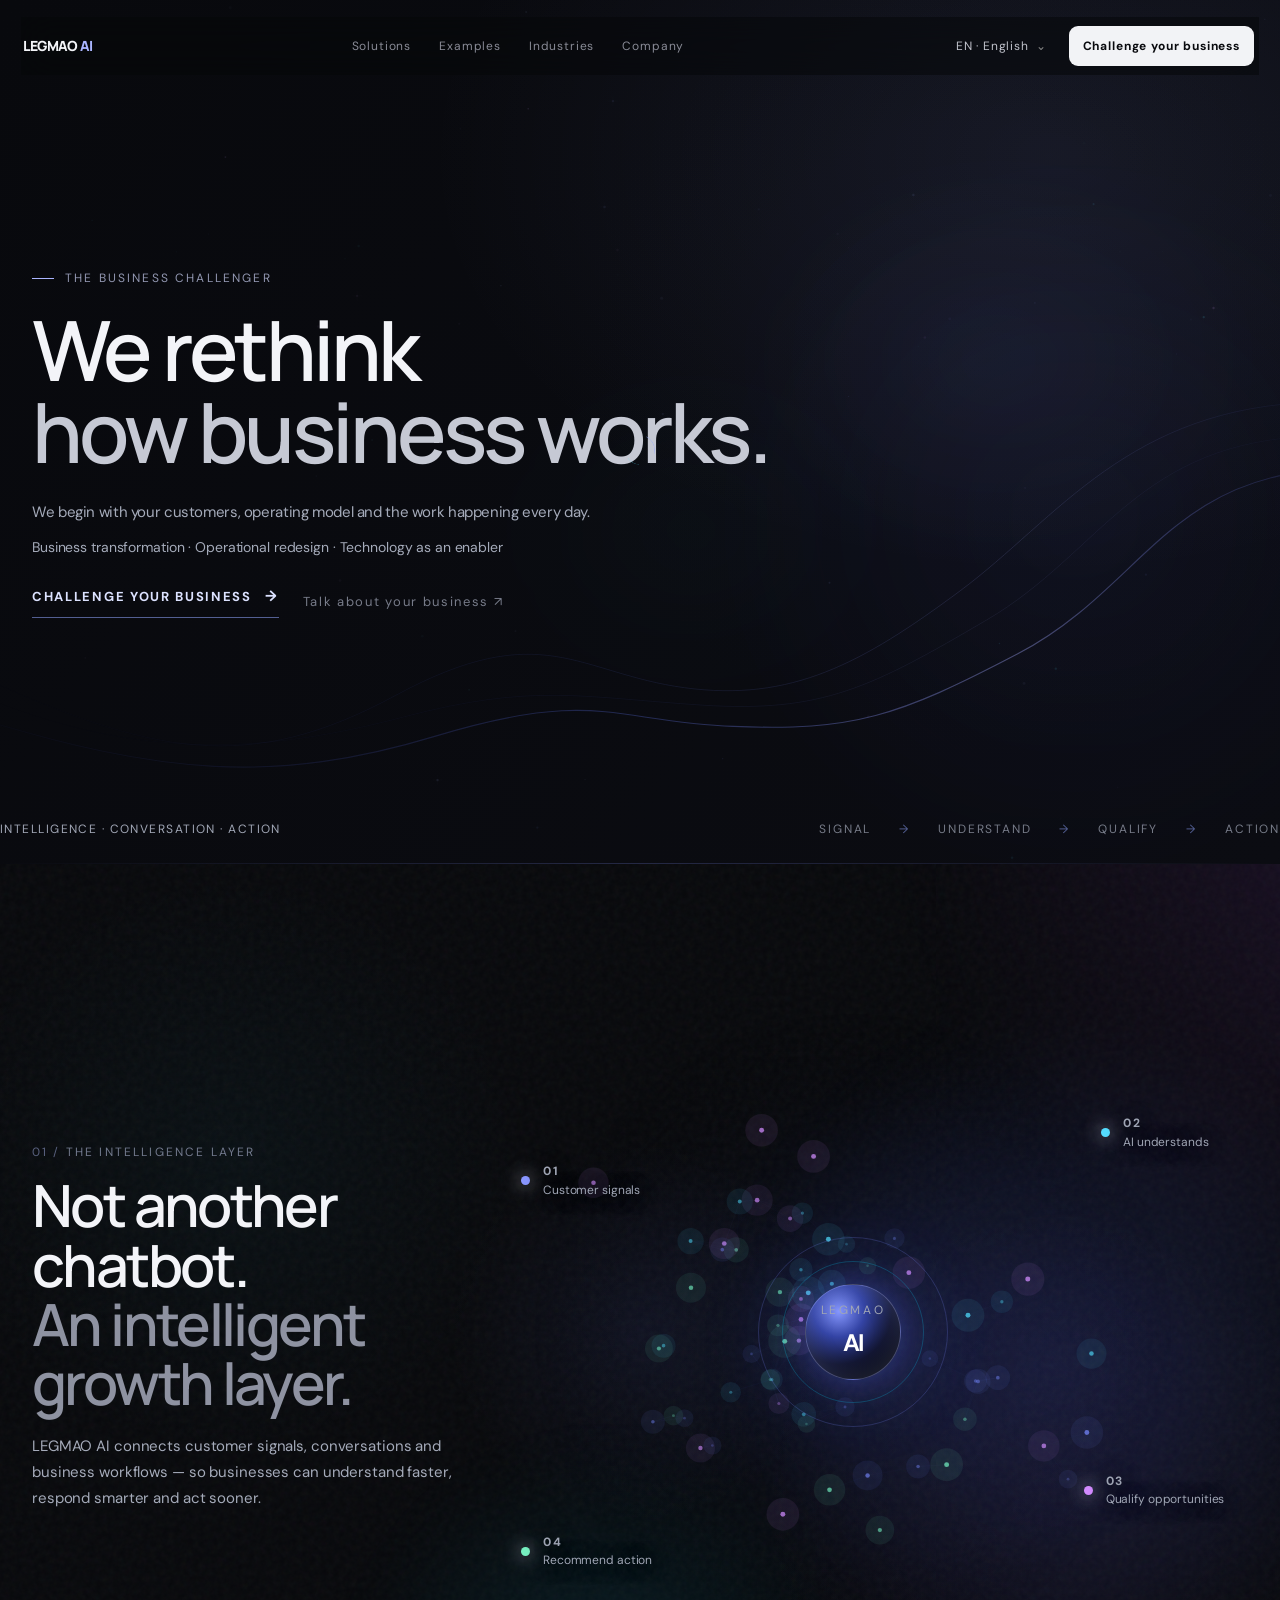
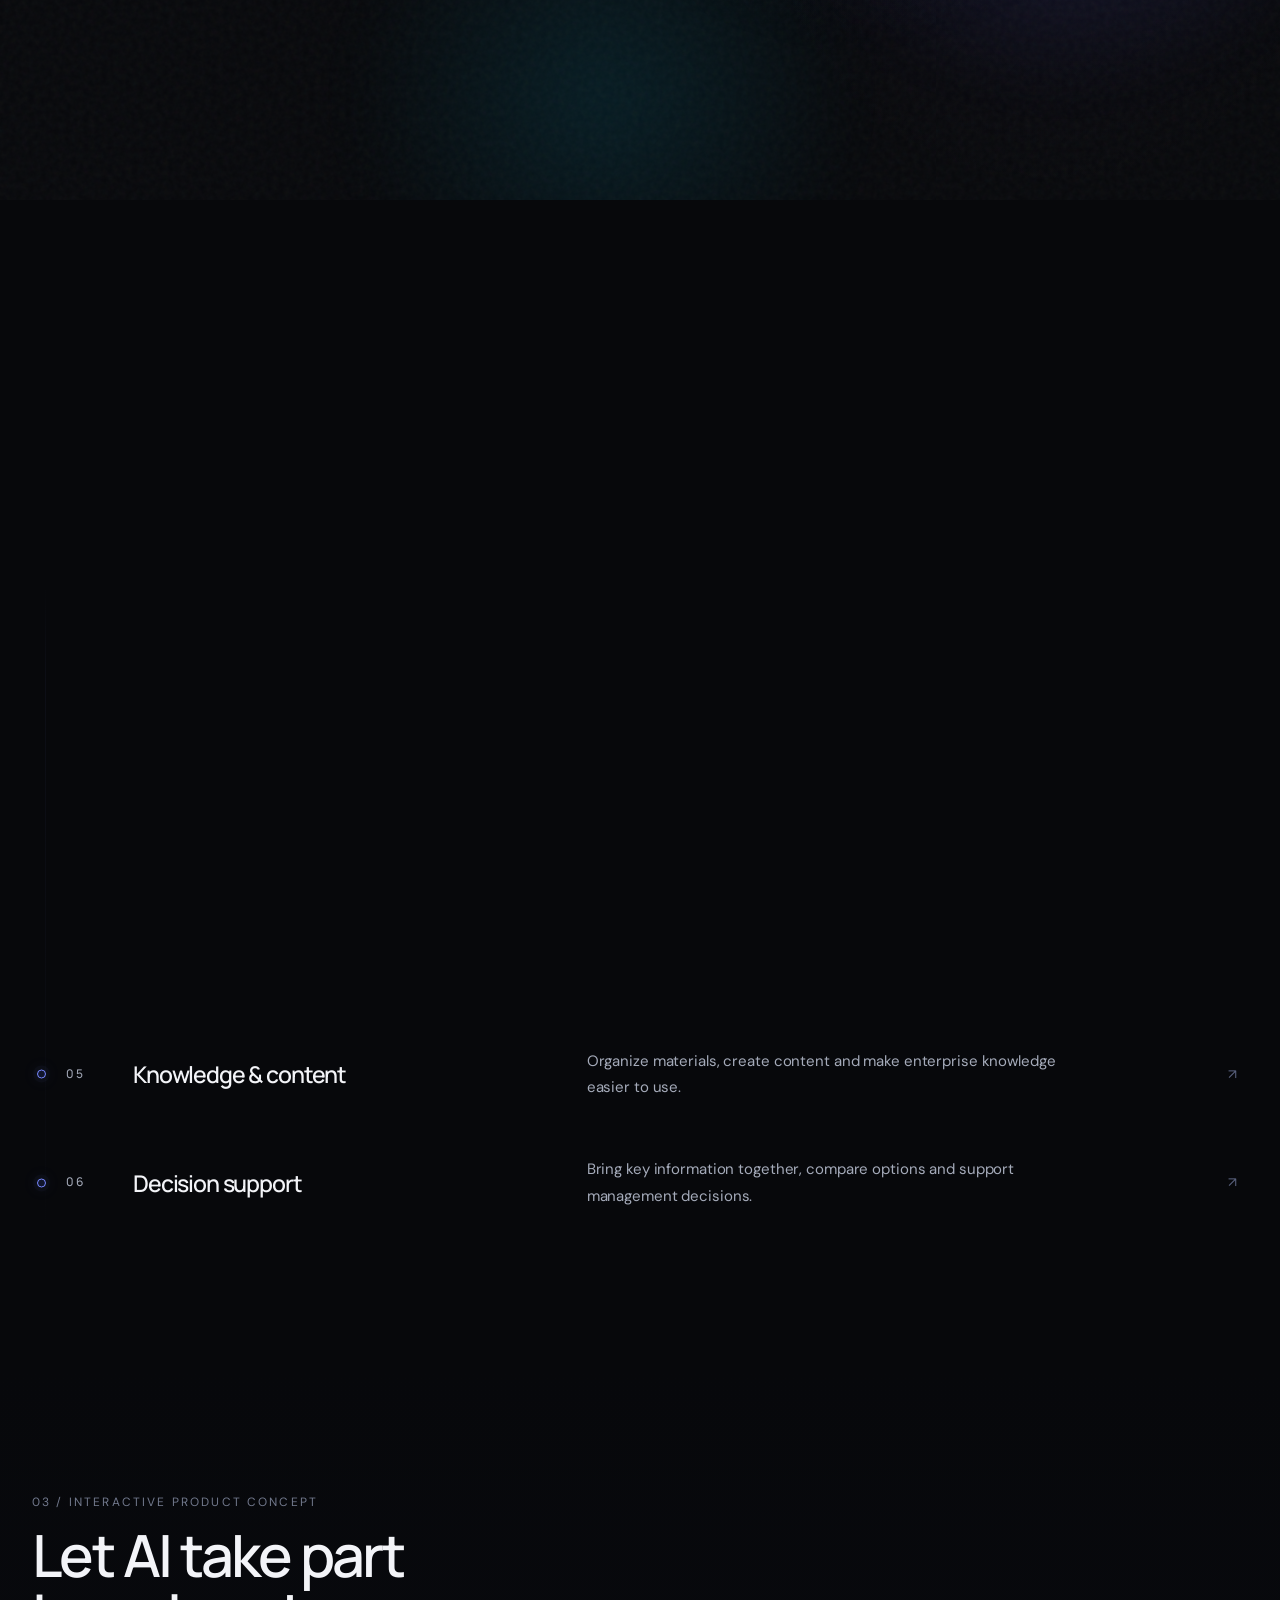
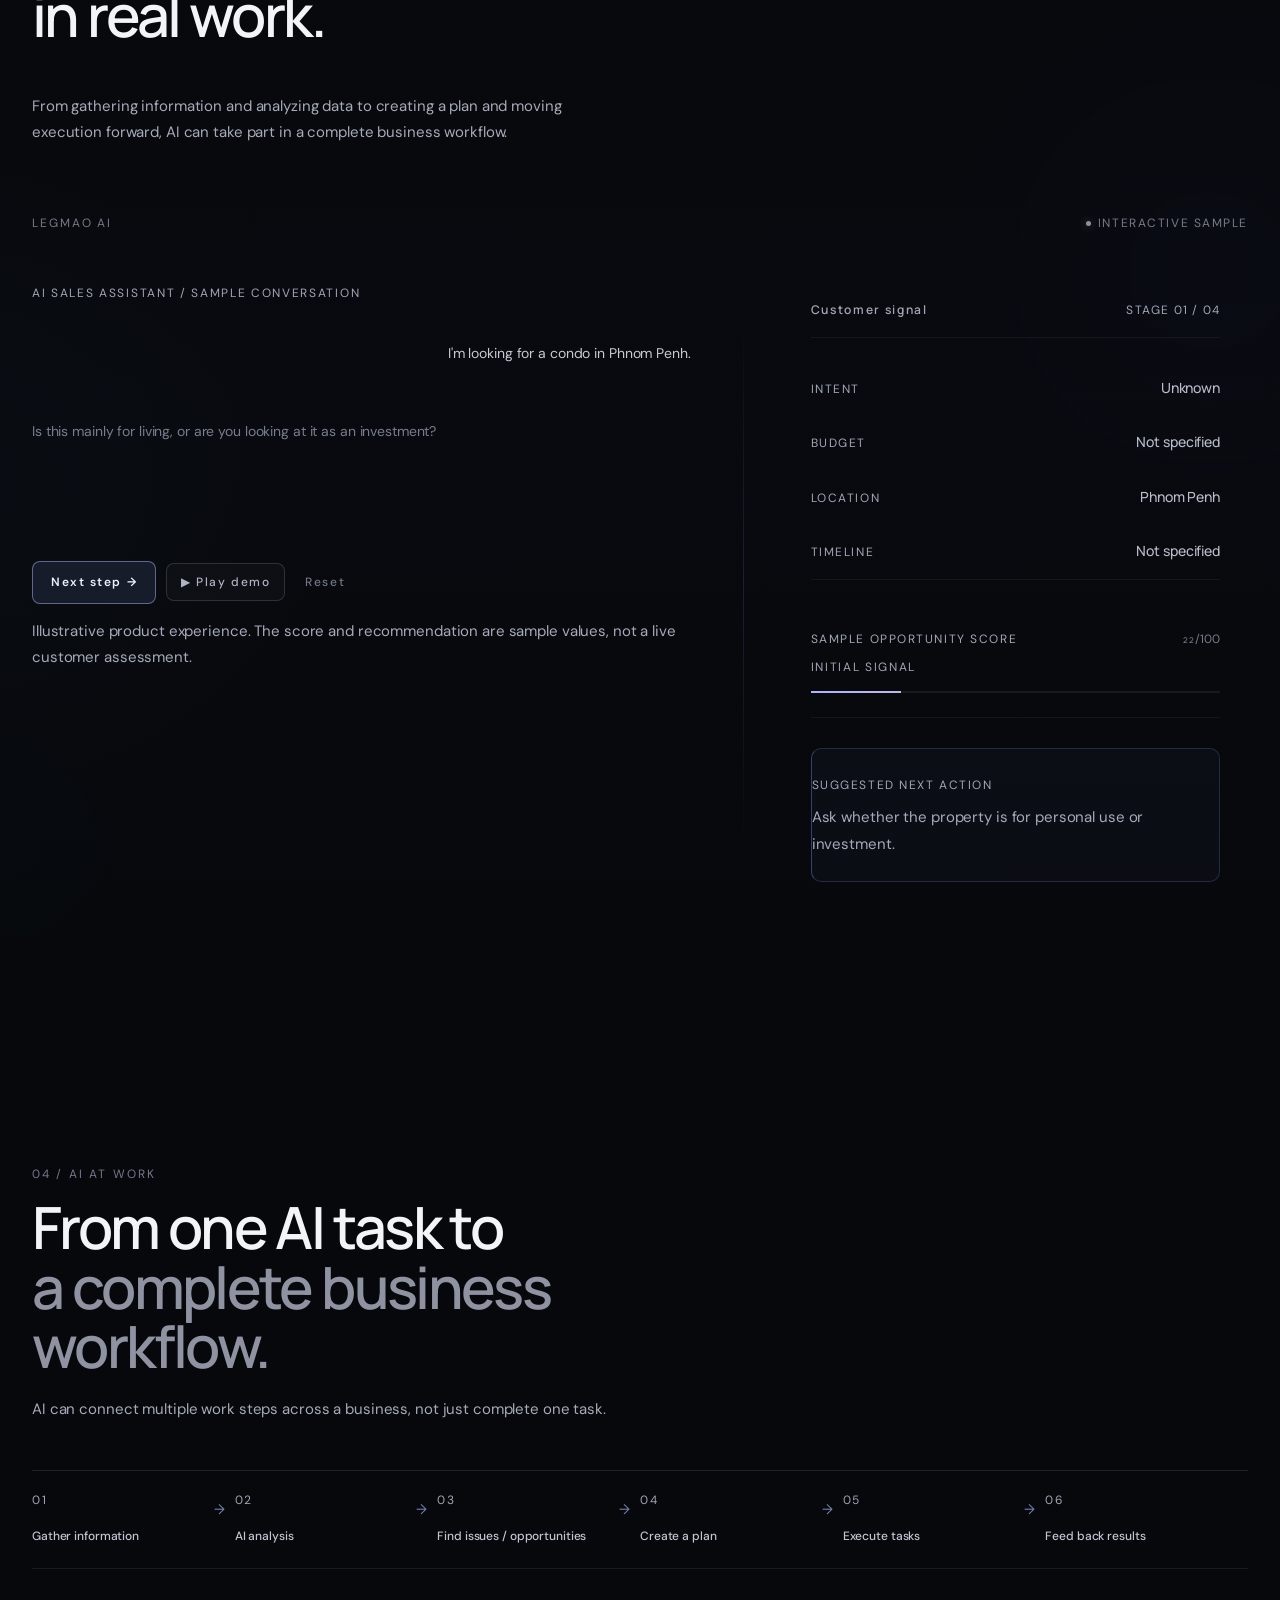
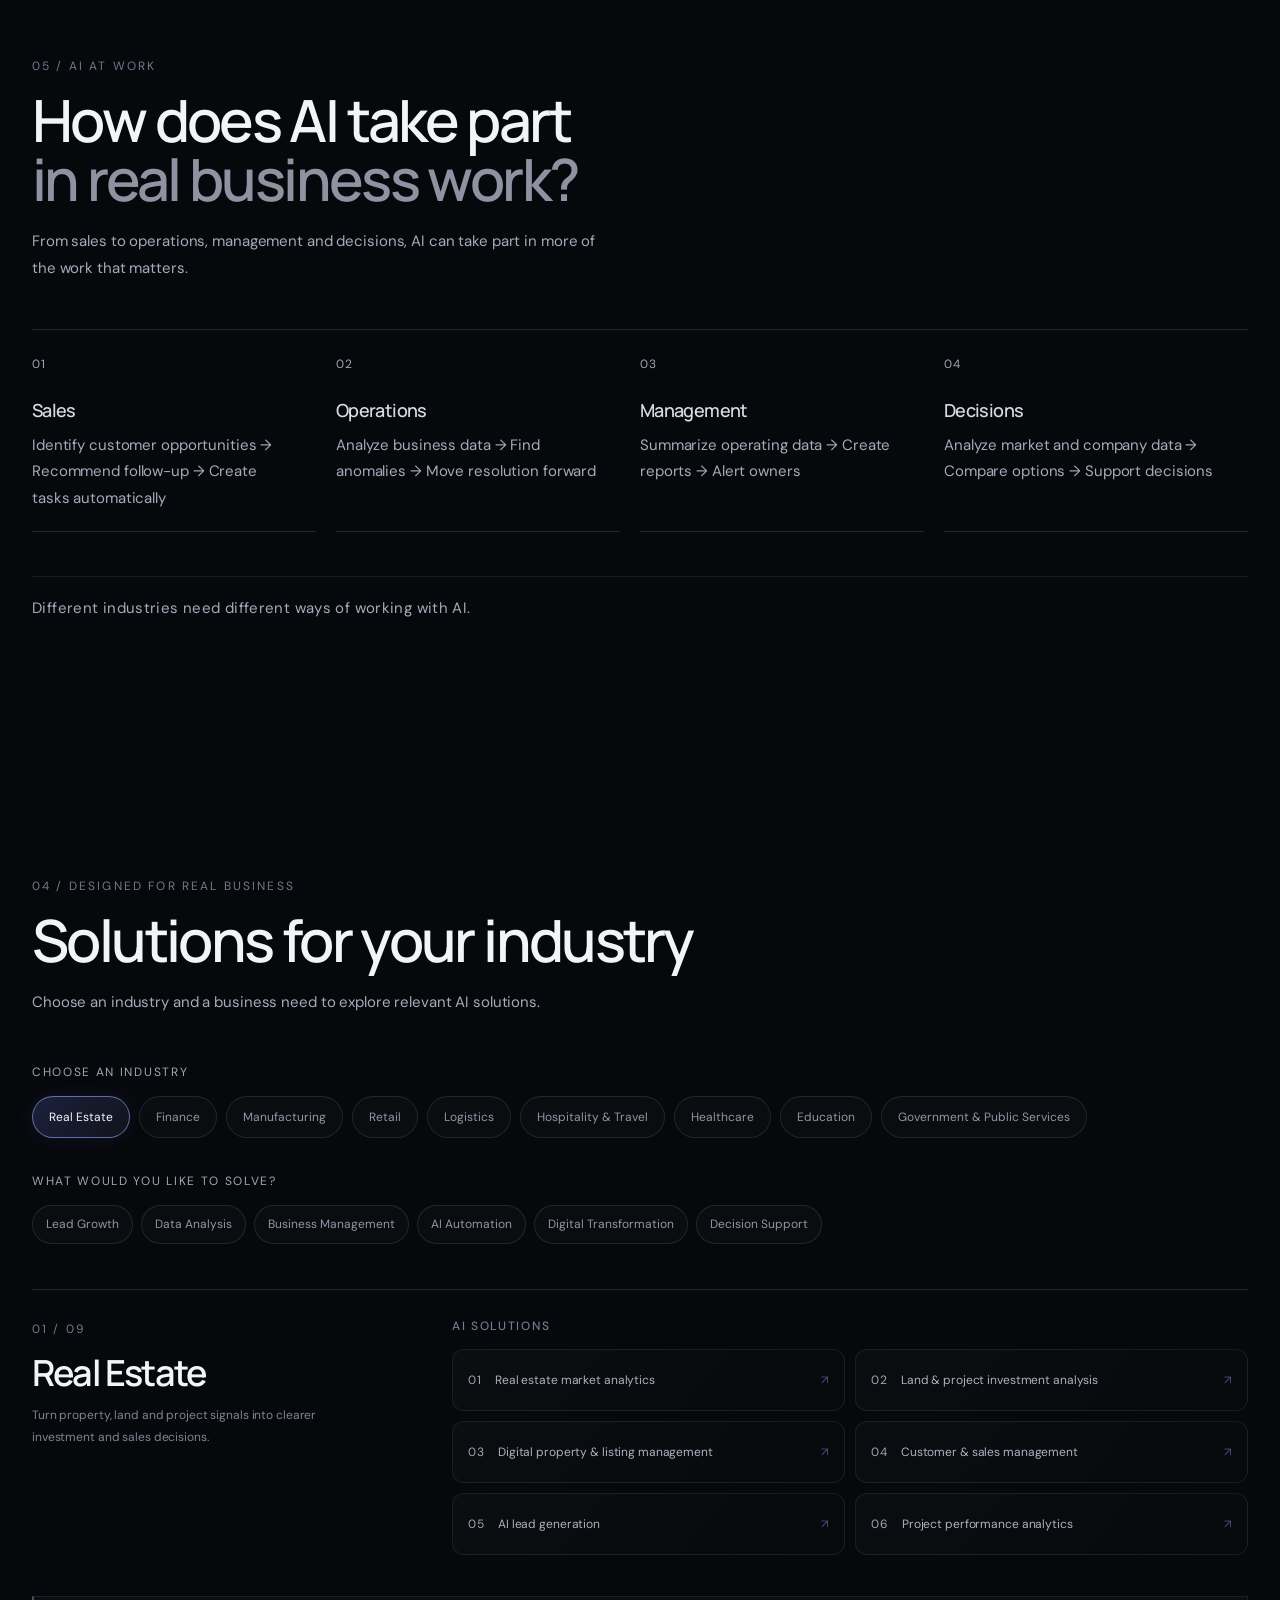
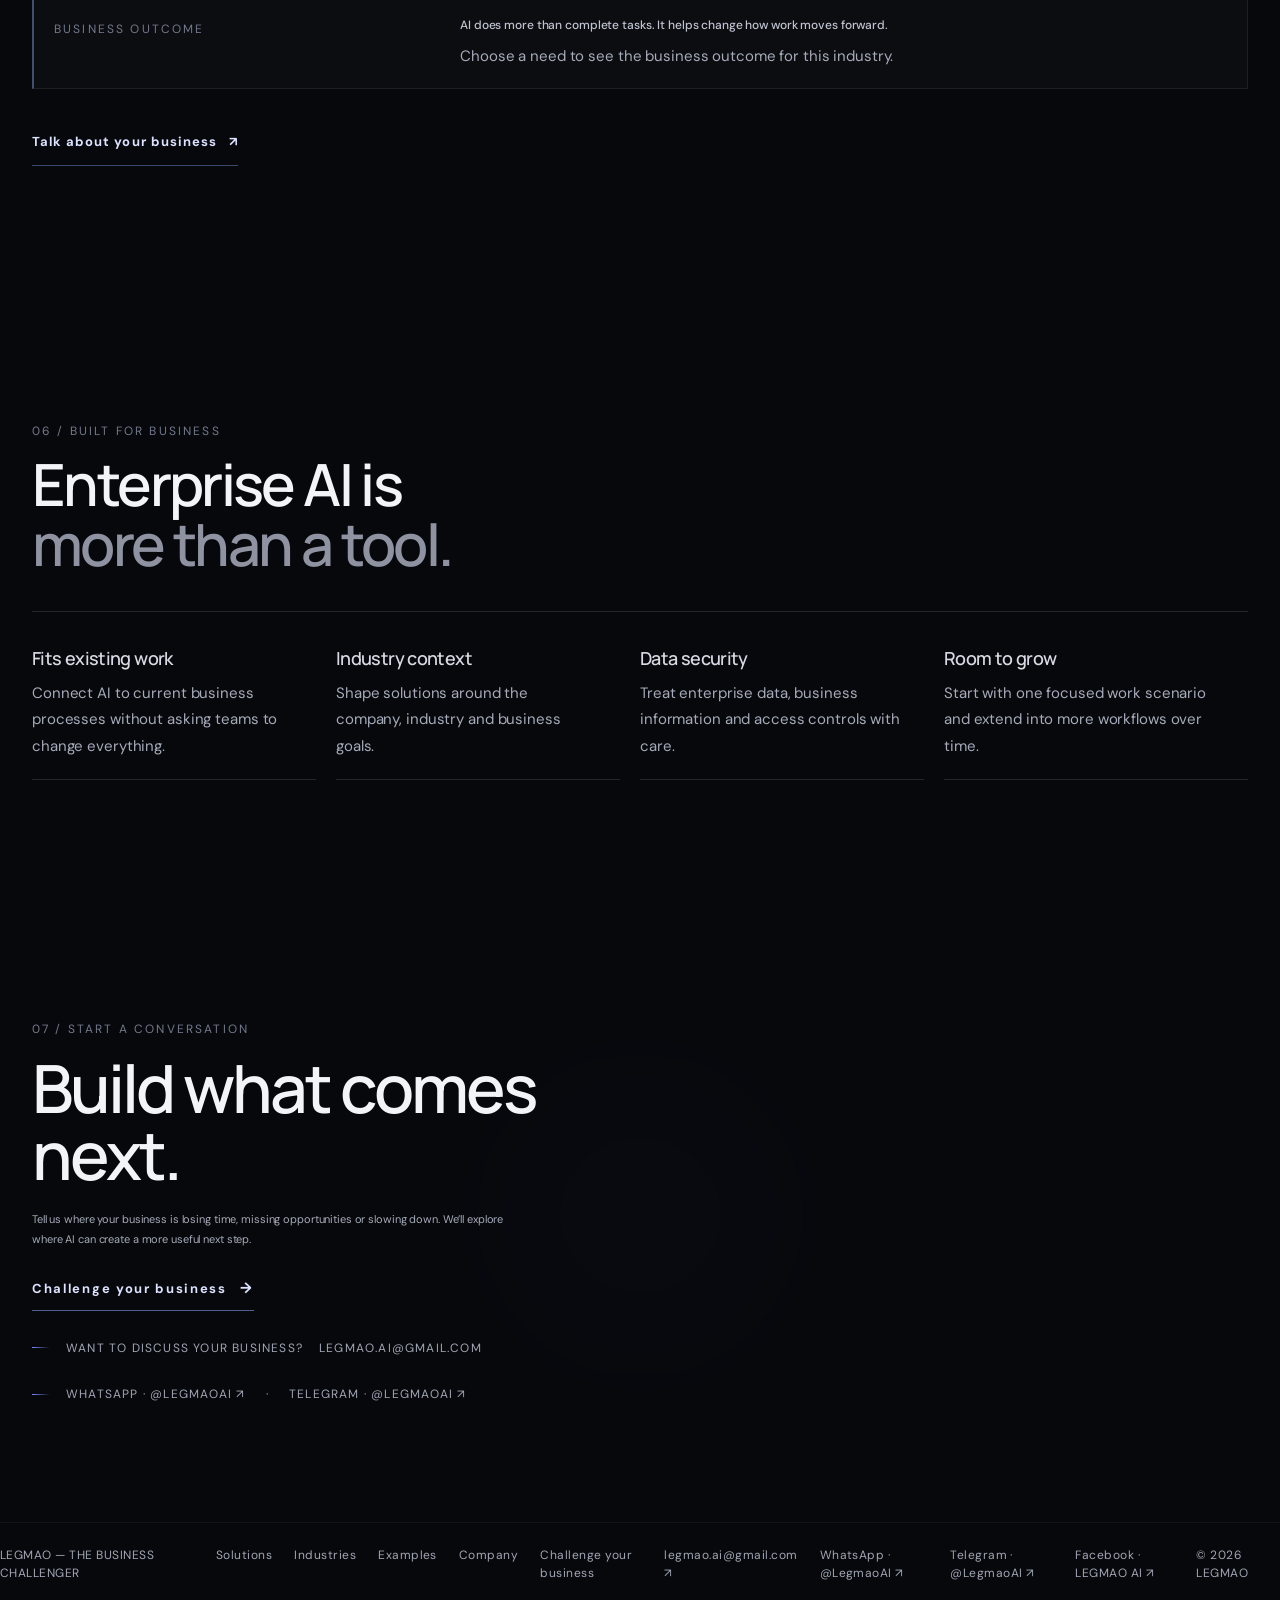
==== commit 7b007061: "Add files via upload" ====
--- a/index.html
+++ b/index.html
@@ -4,256 +4,26 @@
 <head>
 <meta charset="utf-8"/>
 <meta content="width=device-width, initial-scale=1" name="viewport"/>
-<meta content="LEGMAO AI builds intelligent growth infrastructure that turns customer signals into revenue opportunities." name="description"/>
+<meta content="LEGMAO starts with the business challenge, then considers the role of technology." name="description"/>
 <meta content="#07080b" name="theme-color"/>
-<title>LEGMAO AI — Intelligence that moves business forward</title>
+<title>LEGMAO — The Business Challenger</title>
 <link href="https://fonts.googleapis.com" rel="preconnect"/>
 <link crossorigin="" href="https://fonts.gstatic.com" rel="preconnect"/>
 <link href="https://fonts.googleapis.com/css2?family=DM+Sans:wght@400;500;600;700&amp;family=Manrope:wght@400;500;600;700;800&amp;display=swap" rel="stylesheet"/>
-<style>
-    :root{--bg:#07080b;--panel:#0d0e13;--panel2:#11121a;--text:#f3f4f7;--muted:#8b8e9a;--soft:#bfc2ce;--line:rgba(255,255,255,.09);--line2:rgba(255,255,255,.15);--blue:#91a7ff;--violet:#b8a8ff;--green:#a7e5c0;--ease:cubic-bezier(.2,.72,.2,1);--max:1240px}
-    *{box-sizing:border-box}html{scroll-behavior:smooth;scroll-padding-top:95px}body{margin:0;background:var(--bg);color:var(--text);font-family:"DM Sans",Arial,sans-serif;-webkit-font-smoothing:antialiased;overflow-x:hidden}body:before{content:"";position:fixed;inset:0;pointer-events:none;opacity:.025;z-index:90;background-image:url("data:image/svg+xml,%3Csvg viewBox='0 0 180 180' xmlns='http://www.w3.org/2000/svg'%3E%3Cfilter id='n'%3E%3CfeTurbulence type='fractalNoise' baseFrequency='.85' numOctaves='4' stitchTiles='stitch'/%3E%3C/filter%3E%3Crect width='100%25' height='100%25' filter='url(%23n)' opacity='.5'/%3E%3C/svg%3E");mix-blend-mode:soft-light}::selection{background:#dce3ff;color:#08090d}a{color:inherit;text-decoration:none}button{font:inherit}.wrap{width:min(var(--max),calc(100% - 64px));margin-inline:auto}.skip{position:absolute;left:-999px;top:8px;background:#fff;color:#000;padding:10px;z-index:200}.skip:focus{left:8px}.nav{position:fixed;z-index:80;top:12px;left:50%;transform:translateX(-50%);width:min(1280px,calc(100% - 28px));height:64px;border:1px solid var(--line);border-radius:16px;background:rgba(8,9,13,.78);backdrop-filter:blur(22px);display:flex;align-items:center;justify-content:space-between;padding:0 13px 0 21px}.logo{font:800 16px/1 Manrope;letter-spacing:-.055em;white-space:nowrap}.logo i{font-style:normal;color:var(--blue)}.navlinks{display:flex;gap:30px;font-size:12px;color:#898b96}.navlinks a,.footerlinks a{transition:color .2s}.navlinks a:hover,.footerlinks a:hover{color:#fff}.navright{display:flex;align-items:center;gap:10px}.lang{position:relative}.lang summary{list-style:none;cursor:pointer;font-size:11px;color:#c1c3cc;border:1px solid transparent;border-radius:9px;padding:10px 11px}.lang summary::-webkit-details-marker{display:none}.lang summary:after{content:'⌄';padding-left:7px;color:#888}.lang[open] summary{border-color:var(--line)}.langmenu{position:absolute;right:0;top:43px;width:174px;max-height:60vh;overflow:auto;padding:6px;background:#111219;border:1px solid var(--line2);border-radius:12px;box-shadow:0 18px 45px #0009}.langmenu a{display:flex;padding:9px;border-radius:7px;color:#a4a6b0;font-size:11px}.langmenu a:hover,.langmenu a[aria-current="true"]{background:#1a1b25;color:#fff}.navcta{background:#f2f3f6;color:#090a0e;font-size:11px;font-weight:700;border-radius:9px;padding:11px 14px;transition:transform .25s,background .25s}.navcta:hover{transform:translateY(-2px);background:#fff}.menuToggle{display:none;background:none;border:1px solid var(--line);color:#fff;border-radius:9px;padding:8px 10px}
-    .hero{min-height:100svh;position:relative;display:flex;align-items:center;overflow:hidden;padding:150px 0 70px;border-bottom:1px solid var(--line);isolation:isolate}.hero:before{content:"";position:absolute;z-index:-2;inset:0;background:radial-gradient(ellipse at 92% 20%,rgba(88,89,205,.18),transparent 35%),radial-gradient(ellipse at 5% 78%,rgba(54,76,174,.12),transparent 33%),linear-gradient(115deg,#08090c 10%,#08090e 65%,#0b0b16)}.heroGlow{position:absolute;z-index:-1;width:62vw;height:62vw;right:-15vw;top:14%;border-radius:50%;background:radial-gradient(circle,rgba(100,116,255,.08),transparent 68%);filter:blur(20px);pointer-events:none}.heroLines{position:absolute;z-index:-1;width:100%;height:56%;left:0;bottom:7%;opacity:.88;pointer-events:none}.heroLines path{fill:none;stroke:url(#wave);stroke-width:1.15;vector-effect:non-scaling-stroke}.heroLines path:nth-child(2){opacity:.45;stroke-width:.8}.heroLines path:nth-child(3){opacity:.25;stroke-width:.8}.heroContent{max-width:850px;position:relative;z-index:2;padding-bottom:64px}.eyebrow,.kicker{font-size:10px;line-height:1.4;letter-spacing:.2em;text-transform:uppercase;color:#9297b1}.eyebrow{display:flex;align-items:center;gap:11px;margin-bottom:25px}.eyebrow:before{content:"";height:1px;width:22px;background:var(--blue)}h1,h2,h3{font-family:Manrope,Arial,sans-serif}h1{font-size:clamp(58px,8.2vw,108px);line-height:.99;letter-spacing:-.075em;font-weight:600;max-width:920px;margin:0}h1 span{display:block;color:#c6c9d4}.heroLead{font-size:clamp(18px,2vw,25px);line-height:1.45;color:#b4b7c4;margin:29px 0 13px;letter-spacing:-.025em}.heroSub{font-size:14px;line-height:1.8;color:#7e818e;max-width:570px;margin:0}.heroActions{display:flex;align-items:center;gap:25px;margin-top:39px}.textbtn{font-size:11px;font-weight:700;letter-spacing:.16em;display:inline-flex;align-items:center;gap:13px;padding:0 0 10px;border-bottom:1px solid rgba(145,167,255,.55);color:#dce2ff;transition:gap .25s,border-color .25s}.textbtn span{font-size:17px;line-height:1}.textbtn:hover{gap:19px;border-color:#fff}.secondaryLink{font-size:11px;color:#777b89;transition:color .2s}.secondaryLink:hover{color:#fff}.heroFoot{position:absolute;left:0;right:0;bottom:25px;display:flex;align-items:center;justify-content:space-between;border-top:1px solid var(--line);padding-top:21px}.heroFoot small{font-size:9px;letter-spacing:.12em;color:#676b79}.processMini{display:flex;align-items:center;gap:clamp(10px,2.2vw,30px);font-size:9px;letter-spacing:.13em;color:#a7aaba}.processMini b{font-weight:400;color:#6f7fc5}
-    .section{padding:135px 0}.sectionHead{max-width:850px}.kicker{color:#737b9e}.section h2,.cta h2{font-size:clamp(42px,5.4vw,72px);line-height:1.02;letter-spacing:-.068em;font-weight:600;margin:17px 0 0}.section h2 span{color:#8e92a1}.lead{font-size:15px;line-height:1.85;color:#858895;max-width:680px;margin:23px 0 0}.signalFlow{margin-top:70px;border-top:1px solid var(--line2);border-bottom:1px solid var(--line);display:grid;grid-template-columns:repeat(4,1fr)}.flowStep{padding:28px 22px 31px 0;position:relative;min-height:170px}.flowStep:not(:last-child){border-right:1px solid var(--line);margin-right:22px}.flowNo{font-size:9px;color:#606578;letter-spacing:.12em}.flowIcon{height:42px;width:42px;margin:23px 0 18px;border:1px solid rgba(145,167,255,.22);border-radius:12px;display:grid;place-items:center;color:#b5c0ff;background:rgba(145,167,255,.035)}.flowIcon svg{width:19px;height:19px;stroke:currentColor;fill:none;stroke-width:1.4}.flowStep h3{font-size:17px;font-weight:600;letter-spacing:-.035em;margin:0 0 8px}.flowStep p{font-size:11px;line-height:1.7;color:#767987;max-width:220px;margin:0}.flowArrow{position:absolute;right:20px;top:48px;color:#4f5b8c;font-size:17px}
-    .capSection{padding-top:50px}.capGrid{display:grid;grid-template-columns:repeat(2,1fr);margin-top:57px;border-top:1px solid var(--line)}.cap{padding:31px 30px 34px 0;border-bottom:1px solid var(--line);min-height:215px;transition:background .3s}.cap:nth-child(odd){border-right:1px solid var(--line);padding-right:40px}.cap:nth-child(even){padding-left:40px}.capTop{display:flex;align-items:center;justify-content:space-between;margin-bottom:32px}.capNo{font-size:10px;color:#5f6372;letter-spacing:.12em}.capMark{width:30px;height:30px;border:1px solid var(--line2);border-radius:50%;display:grid;place-items:center;color:#9daeff;font-size:14px}.cap h3{font-size:23px;letter-spacing:-.045em;font-weight:600;margin:0 0 10px}.cap p{font-size:12px;line-height:1.8;color:#7e818e;max-width:390px;margin:0}.cap:hover .capMark{background:rgba(145,167,255,.1);border-color:rgba(145,167,255,.45)}
-    .workspace{padding:125px 0;background:linear-gradient(180deg,transparent,rgba(19,20,34,.42),transparent)}.workspaceShell{margin-top:48px;border:1px solid var(--line2);border-radius:20px;overflow:hidden;background:linear-gradient(145deg,#101117,#090a0e);box-shadow:0 35px 100px #0005}.workspaceBar{height:52px;border-bottom:1px solid var(--line);display:flex;align-items:center;justify-content:space-between;padding:0 19px}.windowDots{display:flex;gap:5px}.windowDots i{height:6px;width:6px;border-radius:50%;background:#444752}.workspaceName{font-size:9px;color:#777b89;letter-spacing:.1em}.liveTag{display:flex;gap:7px;align-items:center;color:#8e92a1;font-size:9px}.liveTag i{height:5px;width:5px;background:var(--green);border-radius:50%;box-shadow:0 0 9px #a7e5c077}.workspaceGrid{display:grid;grid-template-columns:1fr .8fr;min-height:420px}.conversation{padding:27px;border-right:1px solid var(--line);display:flex;flex-direction:column}.panelLabel{font-size:9px;letter-spacing:.16em;color:#727687;text-transform:uppercase;margin-bottom:19px}.chatMessages{display:flex;flex-direction:column;gap:12px;min-height:205px}.msg{max-width:88%;padding:11px 13px;border-radius:11px;font-size:11px;line-height:1.7;border:1px solid rgba(255,255,255,.06);animation:fadeUp .4s var(--ease) both}.msg.user{align-self:flex-end;background:#e8eaf2;color:#171923;border-color:#e8eaf2}.msg.ai{background:#171922;color:#c8cad4}.chatControls{display:flex;gap:8px;flex-wrap:wrap;margin-top:20px}.demoBtn{border:1px solid var(--line2);border-radius:8px;padding:9px 11px;background:transparent;color:#c5c8d5;font-size:10px;cursor:pointer;transition:background .2s,border .2s}.demoBtn:hover,.demoBtn:focus-visible{background:#202231;border-color:#6977b8;outline:none}.demoBtn.primary{background:#e8eaf2;color:#11131a;border-color:#e8eaf2;font-weight:700}.demoBtn.primary:hover{background:#fff}.insightPanel{padding:27px 28px;display:flex;flex-direction:column}.signalTitle{display:flex;align-items:center;justify-content:space-between;font:600 15px Manrope;margin-bottom:23px}.signalTitle small{font:400 8px "DM Sans";color:#6c7182;letter-spacing:.1em}.fieldList{display:grid;grid-template-columns:1fr 1fr;border-top:1px solid var(--line)}.field{padding:15px 0;border-bottom:1px solid var(--line)}.field:nth-child(odd){padding-right:12px}.field:nth-child(even){padding-left:15px;border-left:1px solid var(--line)}.field label{display:block;color:#6d7180;font-size:9px;margin-bottom:7px}.field strong{font:600 13px Manrope;color:#d9dce8}.scoreWrap{margin-top:auto;padding-top:26px}.scoreHead{display:flex;justify-content:space-between;align-items:end}.scoreHead span{font-size:9px;color:#797e8d;letter-spacing:.1em}.scoreValue{font:600 48px/.9 Manrope;letter-spacing:-.07em}.scoreValue small{font:400 11px "DM Sans";color:#777b89;letter-spacing:0}.scoreState{font-size:9px;letter-spacing:.1em;color:var(--green);margin-top:9px}.scoreTrack{height:3px;background:#252733;margin-top:15px;overflow:hidden}.scoreTrack i{display:block;width:0;height:100%;background:linear-gradient(90deg,var(--blue),var(--violet));transition:width .8s var(--ease)}.nextAction{margin-top:24px;padding:15px;border:1px solid rgba(145,167,255,.19);border-radius:10px;background:rgba(145,167,255,.035)}.nextAction label{font-size:8px;letter-spacing:.15em;color:#8188ab}.nextAction p{font-size:11px;line-height:1.65;color:#c4c7d4;margin:8px 0 0}.demoHint{font-size:10px;line-height:1.7;color:#666b7a;margin:14px 0 0}
-    .industrySection{border-top:1px solid var(--line)}.industryFeature{margin-top:55px;display:grid;grid-template-columns:1fr 1fr;border:1px solid var(--line);border-radius:18px;overflow:hidden;background:#0b0c11}.industryVisual{min-height:330px;position:relative;overflow:hidden;background:radial-gradient(ellipse at 60% 40%,rgba(109,123,255,.22),transparent 48%),linear-gradient(145deg,#111420,#090a0f);display:flex;align-items:center;justify-content:center}.buildingArt{width:76%;height:76%;position:relative;opacity:.9}.buildingArt:before{content:"";position:absolute;inset:7% 18% 0;background:linear-gradient(115deg,rgba(145,167,255,.11),rgba(145,167,255,.015));border:1px solid rgba(160,174,255,.3);clip-path:polygon(14% 0,86% 0,100% 100%,0 100%)}.buildingArt:after{content:"";position:absolute;inset:12% 23% 0;background:repeating-linear-gradient(90deg,transparent 0 17px,rgba(151,169,255,.25) 18px 19px),repeating-linear-gradient(0deg,transparent 0 22px,rgba(151,169,255,.23) 23px 24px);clip-path:polygon(12% 0,88% 0,100% 100%,0 100%)}.orbit{position:absolute;width:85%;height:42%;border:1px solid rgba(145,167,255,.28);border-radius:50%;transform:rotate(-22deg)}.orbit:after{content:"";position:absolute;width:5px;height:5px;border-radius:50%;background:#c8d1ff;box-shadow:0 0 16px #91a7ff;top:18%;left:18%}.industryCopy{padding:42px;display:flex;flex-direction:column;justify-content:center}.industryCopy .kicker{margin-bottom:16px}.industryCopy h3{font-size:clamp(29px,3vw,42px);letter-spacing:-.06em;line-height:1.08;margin:0 0 16px}.industryCopy p{font-size:12px;line-height:1.85;color:#858895;max-width:440px;margin:0}.industryTags{display:flex;gap:7px;flex-wrap:wrap;margin-top:24px}.industryTags span{font-size:9px;padding:7px 9px;border:1px solid var(--line);border-radius:6px;color:#9da1b0}.industryList{margin-top:22px;display:grid;grid-template-columns:repeat(4,1fr);border-top:1px solid var(--line)}.industryItem{padding:20px 12px 20px 0;border-bottom:1px solid var(--line);font:600 14px Manrope;letter-spacing:-.025em;color:#b7bac6;display:flex;justify-content:space-between;gap:8px}.industryItem span{font:400 9px "DM Sans";color:#5f6372}
-    .cta{padding:145px 0 155px;border-top:1px solid var(--line);position:relative;overflow:hidden}.cta:before{content:"";position:absolute;width:600px;height:600px;right:-250px;top:0;background:radial-gradient(circle,rgba(111,121,255,.1),transparent 67%);pointer-events:none}.ctaInner{position:relative;z-index:1}.cta h2{max-width:800px}.cta .lead{margin-bottom:32px}.footer{border-top:1px solid var(--line);padding:26px 0 30px;display:flex;justify-content:space-between;align-items:center;gap:20px;color:#656977;font-size:9px;letter-spacing:.04em}.footerlinks{display:flex;gap:22px}.reveal{opacity:0;transform:translateY(22px);transition:opacity .75s var(--ease),transform .75s var(--ease)}.reveal.show{opacity:1;transform:none}:focus-visible{outline:2px solid var(--blue);outline-offset:4px}@keyframes fadeUp{from{opacity:0;transform:translateY(7px)}to{opacity:1;transform:none}}
-    @media(max-width:900px){.wrap{width:min(100% - 42px,var(--max))}.navlinks{gap:17px}.heroContent{max-width:760px}.heroCore{width:70vw;height:70vw;right:-24vw;top:57%;opacity:.62}.heroLines{width:130%;left:-10%}.workspaceGrid{grid-template-columns:1fr}.conversation{border-right:0;border-bottom:1px solid var(--line)}.insightPanel{min-height:390px}.industryFeature{grid-template-columns:1fr 1fr}.industryVisual{min-height:280px}.industryCopy{padding:28px}.industryList{grid-template-columns:repeat(2,1fr)}}
-    @media(max-width:650px){.wrap{width:calc(100% - 40px)}.nav{top:8px;width:calc(100% - 16px);height:58px;padding:0 9px 0 15px}.logo{font-size:15px}.navlinks{display:none;position:absolute;top:64px;left:0;right:0;padding:13px;background:rgba(10,11,16,.97);border:1px solid var(--line);border-radius:12px;flex-direction:column;gap:0}.navlinks.open{display:flex}.navlinks a{padding:13px 10px}.navcta{display:none}.menuToggle{display:block}.lang summary{padding:8px 7px}.langmenu{right:-42px}.hero{min-height:92svh;padding:126px 0 115px}.heroContent{padding-bottom:25px}.eyebrow{font-size:9px;margin-bottom:22px}h1{font-size:clamp(48px,13vw,68px);line-height:1.01}.heroLead{font-size:18px;margin-top:25px}.heroSub{font-size:12px;max-width:430px}.heroActions{margin-top:31px;gap:18px;flex-wrap:wrap}.textbtn{font-size:10px}.heroFoot{bottom:20px;padding-top:15px;align-items:flex-start;flex-direction:column;gap:13px}.heroFoot small{font-size:8px}.processMini{width:100%;justify-content:space-between;gap:6px;font-size:8px}.heroLines{height:43%;width:180%;left:-35%;bottom:17%;opacity:.62}.section{padding:92px 0}.section h2,.cta h2{font-size:clamp(38px,10vw,53px)}.lead{font-size:13px}.signalFlow{grid-template-columns:1fr 1fr;margin-top:42px}.flowStep{min-height:160px;padding:20px 13px 22px 0}.flowStep:not(:last-child){margin-right:13px}.flowStep:nth-child(2){border-right:0;margin-right:0;padding-left:12px}.flowStep:nth-child(4){padding-left:12px}.flowStep h3{font-size:15px}.flowStep p{font-size:10px}.flowArrow{right:12px;top:34px}.flowStep:nth-child(2) .flowArrow{display:none}.capSection{padding-top:10px}.capGrid{grid-template-columns:1fr;margin-top:35px}.cap,.cap:nth-child(odd),.cap:nth-child(even){padding:24px 0 27px;border-right:0;min-height:0}.capTop{margin-bottom:22px}.cap h3{font-size:20px}.workspace{padding:85px 0}.workspaceShell{margin-top:34px;border-radius:14px}.workspaceName{font-size:7px}.workspaceBar{padding:0 12px}.conversation,.insightPanel{padding:21px 17px}.msg{max-width:96%;font-size:10px}.chatMessages{min-height:190px}.field strong{font-size:12px}.scoreValue{font-size:43px}.industryFeature{grid-template-columns:1fr}.industryVisual{min-height:245px}.industryCopy{padding:27px 22px 30px}.industryCopy h3{font-size:32px}.industryList{margin-top:25px}.industryItem{font-size:12px;padding:16px 8px 16px 0}.cta{padding:95px 0 105px}.footer{align-items:flex-start;flex-direction:column;padding:24px 0;gap:14px}.footerlinks{gap:17px;flex-wrap:wrap}}
-    @media(prefers-reduced-motion:reduce){*,html{scroll-behavior:auto!important;animation:none!important;transition:none!important}.reveal{opacity:1;transform:none}}
-  
-/* v2 — abstract intelligence field: intentionally avoids SaaS cards, grids and boxed UI */
-.intelligenceField{position:relative;min-height:100vh;padding:110px 0 120px;overflow:hidden;background:#06070b;isolation:isolate}
-.intelligenceField .wrap{position:relative;z-index:3}
-.fieldAtmosphere{position:absolute;inset:-25%;z-index:-3;pointer-events:none;background:radial-gradient(circle at 72% 52%,rgba(83,101,255,.18),transparent 22%),radial-gradient(circle at 48% 76%,rgba(0,212,255,.10),transparent 18%),radial-gradient(circle at 90% 12%,rgba(185,74,255,.11),transparent 24%);filter:blur(25px);animation:atmosphereDrift 16s ease-in-out infinite alternate}
-.fieldNoise{position:absolute;inset:0;z-index:-2;opacity:.055;pointer-events:none;background-image:url("data:image/svg+xml,%3Csvg viewBox='0 0 180 180' xmlns='http://www.w3.org/2000/svg'%3E%3Cfilter id='n'%3E%3CfeTurbulence type='fractalNoise' baseFrequency='.85' numOctaves='4' stitchTiles='stitch'/%3E%3C/filter%3E%3Crect width='100%25' height='100%25' filter='url(%23n)' opacity='.8'/%3E%3C/svg%3E")}
-.fieldWrap{min-height:calc(100vh - 230px);display:grid;grid-template-columns:minmax(330px,.78fr) minmax(500px,1.22fr);align-items:center;gap:2vw}
-.fieldCopy{position:relative;z-index:4;padding:20px 0 30px}
-.fieldCopy .kicker{color:#8894d8;letter-spacing:.12em}.fieldCopy .kicker>span:first-child{color:#59617e}
-.fieldCopy h2{max-width:760px}.fieldCopy .lead{max-width:570px;color:#85899a}
-.fieldLegend{display:flex;gap:18px;flex-wrap:wrap;margin-top:34px;font-size:8px;letter-spacing:.15em;color:#676d83}.fieldLegend span{display:flex;align-items:center;gap:7px}.fieldLegend i{display:block;width:4px;height:4px;border-radius:50%;background:#7888ff;box-shadow:0 0 9px #7888ff}
-.intelligenceFieldVisual{height:min(680px,76vh);min-height:500px;position:relative;margin-left:-5vw}
-#signalCanvas{position:absolute;inset:0;width:100%;height:100%;display:block}
-.fieldCore{position:absolute;left:50%;top:50%;width:190px;height:190px;transform:translate(-50%,-50%);display:grid;place-items:center;pointer-events:none}
-.coreHalo{position:absolute;border:1px solid rgba(125,139,255,.22);border-radius:50%;inset:0}.coreHaloA{animation:coreSpin 18s linear infinite}.coreHaloB{inset:24px;border-color:rgba(0,218,255,.22);animation:coreSpinReverse 11s linear infinite}.coreOrb{width:96px;height:96px;border-radius:50%;display:flex;flex-direction:column;align-items:center;justify-content:center;gap:3px;background:radial-gradient(circle at 35% 28%,#8798ff 0,#3444a5 28%,#11142f 58%,#070810 78%);box-shadow:0 0 35px rgba(89,105,255,.35),0 0 100px rgba(57,89,255,.18),inset 0 0 24px rgba(165,180,255,.22);border:1px solid rgba(170,181,255,.4);animation:orbBreathe 4.5s ease-in-out infinite}.coreOrb span{font-size:7px;letter-spacing:.22em;color:#c8d0ff}.coreOrb b{font-size:24px;letter-spacing:-.08em;color:#fff}
-.fieldNode{position:absolute;z-index:3;display:grid;grid-template-columns:13px auto;grid-template-rows:auto auto;column-gap:9px;align-items:center;color:#d4d8ea;text-shadow:0 2px 20px #000}.fieldNode .nodeDot{grid-row:1/3;width:9px;height:9px;border-radius:50%;background:#8996ff;box-shadow:0 0 0 4px rgba(122,137,255,.08),0 0 18px rgba(122,137,255,.7);animation:nodePulse 2.5s ease-in-out infinite}.fieldNode b{font-size:8px;color:#68708d;letter-spacing:.14em}.fieldNode small{font-size:11px;color:#aeb3c8;white-space:nowrap}.nodeSignal{left:8%;top:25%}.nodeContext{right:5%;top:18%}.nodeIntent{right:3%;bottom:24%}.nodeAction{left:8%;bottom:15%}.nodeContext .nodeDot{background:#55dcff;box-shadow:0 0 0 4px rgba(85,220,255,.08),0 0 18px rgba(85,220,255,.65)}.nodeIntent .nodeDot{background:#d38cff;box-shadow:0 0 0 4px rgba(211,140,255,.08),0 0 18px rgba(211,140,255,.65)}.nodeAction .nodeDot{background:#77f0c0;box-shadow:0 0 0 4px rgba(119,240,192,.08),0 0 18px rgba(119,240,192,.65)}
-.fieldReadout{position:absolute;z-index:3;font-size:7px;letter-spacing:.16em;display:flex;flex-direction:column;gap:5px;color:#555d77}.fieldReadout b{font-size:8px;color:#969db6;font-weight:500}.readoutA{left:32%;top:4%}.readoutB{right:25%;bottom:5%}
-@keyframes atmosphereDrift{to{transform:translate3d(-3%,4%,0) scale(1.08) rotate(3deg)}}
-@keyframes coreSpin{to{transform:rotate(360deg)}}@keyframes coreSpinReverse{to{transform:rotate(-360deg)}}@keyframes orbBreathe{50%{transform:scale(1.045);box-shadow:0 0 50px rgba(89,105,255,.45),0 0 125px rgba(57,89,255,.22),inset 0 0 28px rgba(165,180,255,.3)}}@keyframes nodePulse{50%{transform:scale(1.35);opacity:.65}}
-@media (max-width:900px){.intelligenceField{min-height:auto;padding:95px 0 90px}.fieldWrap{display:flex;flex-direction:column;align-items:stretch;gap:5px;min-height:auto}.fieldCopy{padding:0}.fieldCopy h2{font-size:clamp(40px,9vw,62px)}.fieldCopy .lead{font-size:14px}.intelligenceFieldVisual{height:72vw;min-height:430px;max-height:610px;margin:0 -3vw}.fieldCore{width:165px;height:165px}.coreOrb{width:82px;height:82px}.nodeSignal{left:5%;top:25%}.nodeContext{right:4%;top:15%}.nodeIntent{right:3%;bottom:23%}.nodeAction{left:5%;bottom:13%}.fieldReadout{display:none}}
-@media (max-width:560px){.intelligenceField{padding:82px 0 55px}.fieldCopy .lead{margin-top:18px}.fieldLegend{gap:10px;margin-top:25px}.intelligenceFieldVisual{height:108vw;min-height:365px;max-height:none;margin:5px -7vw 0}.fieldCore{width:132px;height:132px}.coreOrb{width:68px;height:68px}.coreOrb span{font-size:5px}.coreOrb b{font-size:18px}.nodeSignal{left:6%;top:22%}.nodeContext{right:2%;top:13%}.nodeIntent{right:0;bottom:23%}.nodeAction{left:6%;bottom:12%}.fieldNode small{font-size:9px}.fieldNode b{font-size:7px}.fieldNode .nodeDot{width:7px;height:7px}.fieldAtmosphere{filter:blur(32px)}}
-@media (prefers-reduced-motion:reduce){.fieldAtmosphere,.coreHaloA,.coreHaloB,.coreOrb,.fieldNode .nodeDot{animation:none!important}}
 
-/* FINAL ART-DIRECTION: remove the visual grammar of SaaS templates */
-.nav{border-color:transparent;background:linear-gradient(180deg,rgba(7,8,11,.72),rgba(7,8,11,.08));box-shadow:none;backdrop-filter:blur(16px)}.menuToggle{border-color:transparent}.lang summary{border-color:transparent}.langmenu{border:0}
-.platformAbstract,.intelligenceField{border:0}.intelligenceField{background:radial-gradient(circle at 50% 50%,rgba(108,124,255,.08),transparent 24%),radial-gradient(circle at 18% 32%,rgba(53,220,255,.035),transparent 24%),radial-gradient(circle at 82% 68%,rgba(184,112,255,.035),transparent 24%)}
-.fieldReadout,.fieldLegend{display:none!important}.intelligenceFieldVisual{border:0!important;background:transparent!important}.fieldNode{background:transparent!important;border:0!important;box-shadow:none!important}.fieldNode .nodeDot{box-shadow:0 0 18px currentColor}.fieldNode small{color:#8f94a7}.fieldNode b{color:#5e6788}
-.capGrid{display:none}.capStream{margin-top:58px}.capLine{display:grid;grid-template-columns:55px minmax(230px,.8fr) 1.25fr 28px;align-items:center;gap:25px;padding:25px 0;border-top:1px solid rgba(255,255,255,.065);transition:padding .35s ease,transform .35s ease}.capLine:last-child{border-bottom:1px solid rgba(255,255,255,.065)}.capLine:hover{padding-left:10px;transform:translateX(3px)}.capLine>span{font:500 9px Manrope;color:#565e78;letter-spacing:.16em}.capLine h3{margin:0;font-size:24px;letter-spacing:-.05em;font-weight:600}.capLine p{margin:0;max-width:480px;font-size:11px;line-height:1.7;color:#777c8c}.capLine>b{font-size:17px;font-weight:400;color:#6974a7;transition:transform .3s,color .3s}.capLine:hover>b{transform:translate(5px,-5px);color:#e0e4ff}
-.workspaceShell{border:0!important;border-radius:0!important;background:transparent!important;box-shadow:none!important}.workspaceBar{border:0!important;padding-left:0;padding-right:0}.workspaceGrid{gap:65px}.conversation{border-right:0!important;padding-left:0}.insightPanel{border:0!important}.msg{border:0!important;border-radius:0!important;padding-left:0;padding-right:0}.msg.user,.msg.ai{background:transparent!important}.demoBtn{border:0;border-bottom:1px solid rgba(255,255,255,.12);border-radius:0;background:transparent;padding-left:0;padding-right:0}.demoBtn:hover,.demoBtn:focus-visible{background:transparent;border-color:#7787d0}.industryFeature{border:0!important;background:transparent!important}.industryCopy{border:0!important}.industryTags span{border:0!important;background:transparent!important;padding-left:0}
-@media(max-width:650px){.capStream{margin-top:36px}.capLine{grid-template-columns:30px 1fr 20px;gap:10px;padding:21px 0}.capLine h3{font-size:19px}.capLine p{grid-column:2/4;font-size:10px;margin-top:-1px}.capLine>b{grid-column:3;grid-row:1}.workspaceGrid{gap:30px}.workspaceBar{padding-bottom:12px}}
-
-/* v3 — fluid art direction: no-template navigation, custom cursor, asymmetry + living motion */
-html{cursor:none}a,button,summary{cursor:none}
-.cursorDot,.cursorRing{position:fixed;left:0;top:0;pointer-events:none;z-index:9999;opacity:0;transform:translate(-50%,-50%)}
-.cursorDot{width:5px;height:5px;border-radius:50%;background:#dce4ff;box-shadow:0 0 14px rgba(125,145,255,.9),0 0 34px rgba(95,115,255,.35);transition:transform .12s ease,background .2s ease}
-.cursorRing{width:34px;height:34px;border:1px solid rgba(157,174,255,.42);border-radius:50%;transition:width .28s ease,height .28s ease,border-color .28s ease,background .28s ease,transform .16s ease}
-.cursorRing:after{content:'';position:absolute;inset:7px;border-radius:50%;border:1px solid rgba(95,222,255,.18)}
-body.cursor-ready .cursorDot,body.cursor-ready .cursorRing{opacity:1}
-body.cursor-hover .cursorRing{width:58px;height:58px;border-color:rgba(135,153,255,.75);background:rgba(102,120,255,.055)}
-body.cursor-hover .cursorDot{transform:translate(-50%,-50%) scale(.7)}
-.nav{width:min(1280px,calc(100% - 42px));height:58px;top:17px;padding:0 5px 0 2px;background:linear-gradient(180deg,rgba(7,8,11,.76),rgba(7,8,11,.06));backdrop-filter:blur(14px);border:0;border-radius:0}
-.logo{font-size:17px}.navlinks{gap:34px}.navlinks a{position:relative}.navlinks a:after{content:'';position:absolute;left:0;right:100%;bottom:-7px;height:1px;background:#93a4ff;transition:right .35s ease}.navlinks a:hover:after{right:0}
-.hero{border-bottom:0}.heroFoot{border-top:0}.hero:after{content:'';position:absolute;left:0;right:0;bottom:0;height:1px;background:linear-gradient(90deg,transparent,rgba(129,145,255,.22),transparent)}
-/* Capability stream becomes a moving editorial rhythm */
-.capStream{position:relative}.capStream:before{content:'';position:absolute;left:13px;top:0;bottom:0;width:1px;background:linear-gradient(180deg,transparent,rgba(128,143,255,.18) 15%,rgba(128,143,255,.06) 85%,transparent)}
-.capLine{position:relative;grid-template-columns:55px minmax(230px,.8fr) 1.25fr 28px;border-top:0;padding:34px 0 34px 42px;transform:none!important;overflow:visible}
-.capLine:before{content:'';position:absolute;left:9px;top:50%;width:9px;height:9px;border-radius:50%;background:#11162d;border:1px solid #7888ff;box-shadow:0 0 0 5px rgba(120,136,255,.045),0 0 22px rgba(120,136,255,.3);transform:translateY(-50%);transition:box-shadow .4s ease,background .4s ease}
-.capLine:hover:before{background:#aab6ff;box-shadow:0 0 0 7px rgba(120,136,255,.08),0 0 32px rgba(120,136,255,.65)}
-.capLine:hover{padding-left:52px}.capLine h3{transition:transform .35s ease,color .35s ease}.capLine:hover h3{transform:translateX(4px);color:#fff}
-/* Product section: float it instead of boxing it */
-.workspace{position:relative;overflow:hidden}.workspace:before{content:'';position:absolute;width:55vw;height:55vw;right:-22vw;top:12%;border-radius:50%;background:radial-gradient(circle,rgba(108,126,255,.09),transparent 65%);filter:blur(18px);animation:workspaceBreath 9s ease-in-out infinite alternate}.workspace:after{content:'';position:absolute;width:30vw;height:30vw;left:-15vw;bottom:0;border-radius:50%;background:radial-gradient(circle,rgba(0,214,255,.045),transparent 70%);filter:blur(18px);animation:workspaceBreath 12s ease-in-out infinite alternate-reverse}.workspaceShell{position:relative;z-index:2}.workspaceGrid{position:relative}.conversation{position:relative}.conversation:after{content:'';position:absolute;right:-33px;top:8%;height:84%;width:1px;background:linear-gradient(180deg,transparent,rgba(139,151,255,.16),transparent)}
-.insightPanel{position:relative;padding-top:44px}.fieldList{position:relative;display:block;border-top:0}.field{display:flex;align-items:baseline;justify-content:space-between;gap:20px;padding:13px 0;border-bottom:0!important}.field:nth-child(even){padding-left:0;border-left:0}.field label{margin:0}.field strong{font-size:14px}.scoreWrap{padding-top:36px}.scoreValue{font-size:62px}.scoreTrack{height:2px;background:rgba(255,255,255,.07)}.nextAction{margin-top:30px;border-left:1px solid rgba(122,140,255,.4);padding-left:16px}
-/* Industries: editorial / off-grid rather than a feature card */
-.industryFeature{position:relative;display:grid;grid-template-columns:1.15fr .85fr;min-height:520px;align-items:center;gap:8vw;padding:40px 0!important;overflow:visible}.industryVisual{min-height:520px;order:2;position:relative;transform:rotate(2deg)}.industryCopy{order:1;padding:40px 0!important;max-width:580px}.industryCopy h3{font-size:clamp(42px,6vw,76px)!important;line-height:.95!important}.industryCopy p{max-width:470px}.industryTags{margin-top:30px;gap:24px}.industryTags span{font-size:8px;letter-spacing:.14em;color:#6e7690}.industryList{margin-top:80px;border-top:0}.industryItem{position:relative;transition:transform .35s ease,color .35s ease}.industryItem:before{content:'';position:absolute;left:-18px;top:50%;width:4px;height:4px;border-radius:50%;background:#5f6fff;opacity:.35;transition:opacity .3s,transform .3s}.industryItem:hover{transform:translateX(10px);color:#fff}.industryItem:hover:before{opacity:1;transform:scale(1.8)}
-/* CTA gets atmosphere instead of a boxed finish */
-.cta{position:relative;overflow:hidden}.cta:before{content:'';position:absolute;left:50%;top:50%;width:48vw;height:48vw;transform:translate(-50%,-50%);border-radius:50%;background:radial-gradient(circle,rgba(94,113,255,.11),transparent 67%);filter:blur(20px);animation:ctaPulse 7s ease-in-out infinite alternate}.ctaInner{position:relative;z-index:2}.cta h2{font-size:clamp(58px,9vw,126px);letter-spacing:-.08em}
-@keyframes workspaceBreath{to{transform:translate3d(-3%,5%,0) scale(1.12)}}@keyframes ctaPulse{to{transform:translate(-50%,-50%) scale(1.18);opacity:.7}}
-@media(max-width:900px){html{cursor:auto}a,button,summary{cursor:pointer}.cursorDot,.cursorRing{display:none}.nav{width:calc(100% - 30px);top:12px}.navlinks{gap:20px}.capStream:before{left:7px}.capLine{grid-template-columns:34px 1fr 20px;padding:29px 0 29px 30px}.capLine:before{left:3px}.workspaceGrid{gap:42px}.conversation:after{display:none}.industryFeature{grid-template-columns:1fr;gap:20px;padding:25px 0!important}.industryVisual{order:1;min-height:400px;width:100%;transform:rotate(0)}.industryCopy{order:2;padding:10px 0 40px!important}.industryCopy h3{font-size:clamp(42px,11vw,68px)!important}.industryList{margin-top:35px}}
-@media(max-width:560px){.nav{width:calc(100% - 22px);top:8px}.navlinks{display:none}.capLine{padding:26px 0 26px 25px}.capLine:before{left:0}.capLine h3{font-size:20px}.capLine p{font-size:10px}.workspace{padding-top:75px}.workspaceGrid{gap:18px}.insightPanel{padding-top:18px}.scoreValue{font-size:52px}.industryVisual{min-height:320px}.industryTags{gap:13px;flex-wrap:wrap}.cta h2{font-size:clamp(52px,15vw,82px)}}
-
-/* v4 — typography refinement + contact polish */
-body{font-family:"DM Sans","Noto Sans",Arial,sans-serif;letter-spacing:-.008em}
-h1,h2,h3,.logo,.signalTitle,.field strong,.scoreValue,.industryCopy h3{font-family:"Manrope","Noto Sans",Arial,sans-serif}
-.eyebrow,.kicker{font-size:9px;letter-spacing:.17em}
-h1{font-size:clamp(54px,7.2vw,94px);letter-spacing:-.07em}
-.heroLead{font-size:clamp(17px,1.7vw,22px);line-height:1.5}
-.heroSub{font-size:13px;line-height:1.75}
-.section h2{font-size:clamp(39px,4.7vw,64px);letter-spacing:-.062em}
-.lead{font-size:14px;line-height:1.8}
-.capLine h3{font-size:clamp(21px,2.2vw,29px)}
-.capLine p{font-size:11px;line-height:1.75}
-.workspaceName,.liveTag,.panelLabel{font-size:8px}
-.field strong{font-size:13px}
-.scoreValue{font-size:56px}
-.industryCopy h3{font-size:clamp(38px,5vw,64px)!important}
-.industryCopy p{font-size:11px;line-height:1.8}
-.industryItem{font-size:13px}
-.cta{padding:118px 0 125px}
-.cta h2{font-size:clamp(48px,6.7vw,88px);line-height:1;letter-spacing:-.072em;max-width:700px}
-.cta .lead{font-size:13px;max-width:560px;margin-top:20px;margin-bottom:28px}
-.footer{font-size:8px;color:#5f6370}
-.footerlinks{font-size:8px}
-
-/* More distinctive cursor: small luminous diamond + incomplete orbit */
-.cursorDot{width:5px;height:5px;background:radial-gradient(circle,#ffffff 0 28%,#9daaff 45%,rgba(157,170,255,0) 72%);box-shadow:0 0 13px rgba(141,159,255,.85);border-radius:50%}
-.cursorRing{width:30px;height:30px;border:0;background:conic-gradient(from 25deg,rgba(148,166,255,.78) 0 82deg,transparent 82deg 158deg,rgba(84,223,255,.45) 158deg 214deg,transparent 214deg 360deg);-webkit-mask:radial-gradient(farthest-side,transparent calc(100% - 1px),#000 calc(100% - .5px));mask:radial-gradient(farthest-side,transparent calc(100% - 1px),#000 calc(100% - .5px));opacity:.72}
-.cursorRing:after{inset:10px;border:1px solid rgba(255,255,255,.12)}
-body.cursor-hover .cursorRing{width:48px;height:48px;opacity:.9;background:conic-gradient(from 25deg,rgba(148,166,255,.9) 0 92deg,transparent 92deg 145deg,rgba(84,223,255,.62) 145deg 225deg,transparent 225deg 360deg);-webkit-mask:radial-gradient(farthest-side,transparent calc(100% - 1px),#000 calc(100% - .5px));mask:radial-gradient(farthest-side,transparent calc(100% - 1px),#000 calc(100% - .5px))}
-
-/* Contact is deliberately quiet: social channels should support the brand, not become another UI block. */
-.contactHint{display:flex;align-items:center;gap:16px;margin-top:28px;font-size:9px;letter-spacing:.1em;color:#676c7c;text-transform:uppercase}
-.contactHint:before{content:"";width:18px;height:1px;background:linear-gradient(90deg,#7888ff,transparent)}
-@media(max-width:900px){h1{font-size:clamp(50px,10vw,76px)}.section h2{font-size:clamp(38px,7.5vw,56px)}.cta h2{font-size:clamp(44px,9vw,68px)}.industryCopy h3{font-size:clamp(38px,9vw,62px)!important}}
-@media(max-width:560px){h1{font-size:clamp(46px,12.2vw,62px);letter-spacing:-.065em}.heroLead{font-size:17px}.heroSub{font-size:11.5px}.section h2{font-size:clamp(35px,9.5vw,48px)}.lead{font-size:12px}.capLine h3{font-size:19px}.capLine p{font-size:10px}.scoreValue{font-size:48px}.industryCopy h3{font-size:clamp(35px,10vw,52px)!important}.industryCopy p{font-size:11px}.cta{padding:88px 0 98px}.cta h2{font-size:clamp(43px,12vw,61px);line-height:1.02}.cta .lead{font-size:12px;line-height:1.75}.contactHint{font-size:8px;margin-top:23px}}
-@media(prefers-reduced-motion:reduce){.cursorDot,.cursorRing{display:none}}
-
-/* v5 — restrained hero motion: depth, light and breathing particles */
-.heroParticles{position:absolute;inset:0;width:100%;height:100%;z-index:-1;pointer-events:none;opacity:.72;mix-blend-mode:screen}
-.heroAurora{position:absolute;z-index:-1;pointer-events:none;border-radius:50%;filter:blur(45px);will-change:transform;mix-blend-mode:screen}
-.auroraA{width:34vw;height:24vw;right:5vw;top:24%;background:radial-gradient(ellipse,rgba(92,110,255,.13),transparent 70%);animation:auroraDriftA 13s ease-in-out infinite alternate}
-.auroraB{width:24vw;height:18vw;left:42%;top:48%;background:radial-gradient(ellipse,rgba(42,220,255,.07),transparent 72%);animation:auroraDriftB 17s ease-in-out infinite alternate-reverse}
-.heroCore{will-change:transform;animation:coreFloat 9s ease-in-out infinite}
-.heroCore .corePulse{animation:corePulse 4.8s ease-in-out infinite}
-.heroLines{animation:waveDrift 18s ease-in-out infinite alternate}
-.heroContent{animation:heroSettle 1.2s cubic-bezier(.2,.7,.2,1) both}
-@keyframes coreFloat{0%,100%{transform:translate3d(0,0,0) rotate(0deg)}50%{transform:translate3d(-7px,-10px,0) rotate(1.5deg)}}
-@keyframes corePulse{0%,100%{transform:scale(.86);opacity:.5;box-shadow:0 0 20px rgba(126,143,255,.22),0 0 60px rgba(77,100,255,.08)}50%{transform:scale(1.08);opacity:.95;box-shadow:0 0 34px rgba(126,143,255,.5),0 0 100px rgba(77,100,255,.16)}}
-@keyframes waveDrift{0%{transform:translate3d(-1.5%,0,0) scaleY(.98)}100%{transform:translate3d(1.5%,-1.5%,0) scaleY(1.02)}}
-@keyframes auroraDriftA{0%{transform:translate3d(0,0,0) scale(.94) rotate(-4deg);opacity:.55}100%{transform:translate3d(-5vw,3vh,0) scale(1.12) rotate(5deg);opacity:1}}
-@keyframes auroraDriftB{0%{transform:translate3d(2vw,0,0) scale(1);opacity:.4}100%{transform:translate3d(-3vw,-4vh,0) scale(1.16);opacity:.8}}
-@keyframes heroSettle{from{opacity:0;transform:translateY(12px)}to{opacity:1;transform:none}}
-@media(max-width:650px){.heroParticles{opacity:.5}.auroraA{width:72vw;height:54vw;right:-20vw;top:42%;filter:blur(34px)}.auroraB{width:55vw;height:38vw;left:30%;top:57%;filter:blur(32px)}.heroCore{opacity:.58;animation-duration:11s}.heroLines{animation-duration:24s}}
-@media(prefers-reduced-motion:reduce){.heroParticles,.heroAurora,.heroCore,.heroLines,.heroContent{animation:none!important}.heroParticles{display:none}}
-
-
-/* ===== Final typography refinement: quieter, denser, more premium ===== */
-body{font-size:14px}
-.logo{font-size:15px}
-.navlinks{font-size:11px;gap:28px}
-.lang summary,.langmenu a,.navcta{font-size:10px}
-.eyebrow,.kicker{font-size:8px;letter-spacing:.18em}
-h1{font-size:clamp(48px,6.2vw,82px);line-height:1.01;letter-spacing:-.065em}
-.heroLead{font-size:clamp(16px,1.45vw,20px);line-height:1.55;margin-top:25px}
-.heroSub{font-size:12px;line-height:1.75}
-.textbtn,.secondaryLink{font-size:10px}
-.textbtn span{font-size:15px}
-.heroFoot small,.processMini{font-size:8px}
-.section{padding:120px 0}
-.section h2,.cta h2{font-size:clamp(35px,4.1vw,58px);line-height:1.05;letter-spacing:-.058em}
-.lead{font-size:13px;line-height:1.8}
-.flowNo,.capNo{font-size:8px}
-.flowStep h3{font-size:15px}
-.flowStep p,.capLine p{font-size:10px}
-.capLine h3{font-size:clamp(19px,1.9vw,25px)}
-.workspaceName,.liveTag,.panelLabel{font-size:7px}
-.msg,.demoBtn{font-size:10px}
-.signalTitle{font-size:14px}
-.field label,.scoreHead span{font-size:8px}
-.field strong{font-size:12px}
-.scoreValue{font-size:50px}
-.industryCopy h3{font-size:clamp(34px,4.6vw,58px)!important}
-.industryCopy p{font-size:10px}
-.industryItem{font-size:12px}
-.cta h2{font-size:clamp(42px,5.4vw,72px);max-width:650px}
-.cta .lead{font-size:12px;line-height:1.8}
-.footer,.footerlinks{font-size:8px}
-.contactHint{font-size:8px}
-@media(max-width:900px){
-  h1{font-size:clamp(43px,8.6vw,68px)}
-  .section h2{font-size:clamp(34px,6.4vw,50px)}
-  .heroLead{font-size:16px}
-  .capLine h3{font-size:19px}
-  .industryCopy h3{font-size:clamp(34px,8.5vw,56px)!important}
-  .cta h2{font-size:clamp(40px,8vw,60px)}
-}
-@media(max-width:560px){
-  .wrap{width:min(var(--max),calc(100% - 38px))}
-  .logo{font-size:14px}
-  h1{font-size:clamp(39px,10.5vw,54px);letter-spacing:-.06em}
-  .heroLead{font-size:15px;line-height:1.5}
-  .heroSub{font-size:11px}
-  .section{padding:88px 0}
-  .section h2{font-size:clamp(31px,8.4vw,43px)}
-  .lead{font-size:11.5px}
-  .capLine h3{font-size:18px}
-  .capLine p{font-size:9.5px}
-  .scoreValue{font-size:45px}
-  .industryCopy h3{font-size:clamp(32px,9vw,48px)!important}
-  .industryCopy p{font-size:10px}
-  .cta{padding:78px 0 88px}
-  .cta h2{font-size:clamp(37px,10.5vw,54px)}
-  .cta .lead{font-size:11px}
-}
-
-
-/* LEGMAO / FINAL VISUAL POLISH */
-:root{--text:#e7e9f0;--muted:#8a8f9e;--dim:#5f6473;--accent:#9aa8ff;--cyan:#78e5ff}
-body{background:radial-gradient(900px 520px at 86% -5%,rgba(92,106,255,.055),transparent 65%),radial-gradient(760px 520px at -12% 46%,rgba(48,221,255,.028),transparent 68%),#07080b}
-body:after{content:"";position:fixed;inset:0;pointer-events:none;z-index:9990;opacity:.018;background-image:url("data:image/svg+xml,%3Csvg xmlns='http://www.w3.org/2000/svg' width='160' height='160'%3E%3Cfilter id='n'%3E%3CfeTurbulence type='fractalNoise' baseFrequency='.82' numOctaves='3'/%3E%3C/filter%3E%3Crect width='100%25' height='100%25' filter='url(%23n)' opacity='.3'/%3E%3C/svg%3E");mix-blend-mode:soft-light}
-.nav{backdrop-filter:blur(18px);background:rgba(7,8,11,.54)!important;border-color:rgba(255,255,255,.045)!important}.logo{font-size:14px!important}.navlinks a,.navright a,.lang summary{font-size:10px!important;letter-spacing:.07em}
-.hero{min-height:96svh!important;padding:145px 0 78px!important;border-bottom:0!important}.heroContent{max-width:850px!important;padding-bottom:44px!important}.eyebrow{margin-bottom:22px!important;font-size:9px!important}.hero h1{font-size:clamp(49px,6.5vw,88px)!important;line-height:.98!important;letter-spacing:-.068em!important;font-weight:560!important;max-width:820px!important}.heroLead{font-size:clamp(16px,1.55vw,21px)!important;line-height:1.48!important;margin:27px 0 10px!important;color:#aeb2bf!important;max-width:650px}.heroSub{font-size:11px!important;line-height:1.8!important;color:#777c8b!important;max-width:520px}.heroActions{margin-top:27px!important;gap:24px!important}.textbtn,.secondaryLink{font-size:9px!important;letter-spacing:.13em!important}.heroFoot{font-size:8px!important;letter-spacing:.16em!important;color:#555b6b!important}.processMini{font-size:8px!important;letter-spacing:.15em!important;opacity:.72}.heroCore{opacity:.78!important;filter:saturate(.8)!important}.heroGlow{opacity:.72!important}.heroLines{opacity:.48!important}.heroParticles{opacity:.48!important}.heroAurora{opacity:.55!important}
-.section,.workspace{padding-top:128px!important;padding-bottom:128px!important}.sectionHead{max-width:760px!important}.kicker{font-size:9px!important;letter-spacing:.18em!important;color:#72798d!important}.section h2,.workspace h2{font-size:clamp(36px,4.55vw,62px)!important;line-height:1.02!important;letter-spacing:-.062em!important;font-weight:560!important;margin-top:14px!important}.lead{font-size:12px!important;line-height:1.85!important;color:#7e8391!important;max-width:590px!important;margin-top:20px!important}
-.signalFlow{margin-top:65px!important;display:grid!important;grid-template-columns:repeat(4,1fr)!important;border:0!important;gap:0!important;position:relative}.signalFlow:before{content:"";position:absolute;left:3%;right:3%;top:30px;height:1px;background:linear-gradient(90deg,transparent,rgba(135,151,255,.18),rgba(118,229,255,.16),transparent)}.flowStep{border:0!important;padding:0 25px 0 0!important;background:transparent!important;min-height:0!important}.flowStep .flowNo{font-size:8px!important;color:#505668!important;margin-bottom:29px}.flowIcon{width:9px!important;height:9px!important;border:1px solid rgba(145,163,255,.75)!important;background:#0a0d18!important;border-radius:50%!important;position:relative;z-index:2;box-shadow:0 0 0 5px rgba(118,138,255,.035),0 0 18px rgba(118,138,255,.22)}.flowIcon svg{display:none!important}.flowStep h3{font-size:15px!important;margin-top:24px!important;font-weight:560!important}.flowStep p{font-size:10px!important;line-height:1.75!important;color:#707585!important;max-width:210px!important}.flowArrow{display:none!important}
-.capSection{padding-top:110px!important}.capStream{margin-top:52px!important}.capLine{grid-template-columns:42px minmax(200px,.8fr) 1.15fr 20px!important;padding:28px 0 28px 34px!important;border:0!important}.capStream:before{opacity:.25!important}.capLine:before{left:5px!important;width:7px!important;height:7px!important;box-shadow:0 0 0 4px rgba(120,136,255,.035),0 0 16px rgba(120,136,255,.18)!important}.capLine h3{font-size:clamp(18px,1.8vw,24px)!important;font-weight:550!important}.capLine p{font-size:10px!important;line-height:1.8!important;color:#737887!important}.capLine>b{font-size:14px!important;color:#59617e!important}
-.workspace{background:linear-gradient(180deg,transparent,rgba(16,20,38,.14),transparent)!important}.workspaceShell{margin-top:60px!important}.workspaceBar{opacity:.72!important;padding-bottom:15px!important}.windowDots{display:none!important}.workspaceName{font-size:8px!important;letter-spacing:.16em!important;color:#62687a!important}.liveTag{font-size:8px!important;letter-spacing:.13em!important;color:#68718a!important}.workspaceGrid{grid-template-columns:minmax(0,1.05fr) minmax(300px,.72fr)!important;gap:72px!important}.conversation{padding-right:20px!important}.panelLabel{font-size:8px!important;letter-spacing:.14em!important;color:#5f6576!important;margin-bottom:28px!important}.msg{font-size:14px!important;line-height:1.6!important;max-width:620px!important;margin-bottom:21px!important;color:#c7cad4!important}.msg.ai{color:#777d8d!important}.demoBtn{font-size:8px!important;letter-spacing:.13em!important}.demoHint{font-size:9px!important;line-height:1.7!important;color:#505665!important}.signalTitle{font-size:9px!important;letter-spacing:.14em!important;color:#71778a!important;padding-bottom:17px!important;border-bottom:1px solid rgba(255,255,255,.055)!important}.signalTitle small{font-size:8px!important;color:#4e5567!important}.fieldList{border-bottom:1px solid rgba(255,255,255,.055)!important}.field{padding:17px 0!important;border:0!important}.field label,.nextAction label,.scoreHead>span{font-size:8px!important;letter-spacing:.13em!important;color:#555c6f!important}.field strong{font-size:14px!important;font-weight:500!important;color:#b8bdca!important}.scoreWrap{padding:24px 0!important;border-bottom:1px solid rgba(255,255,255,.055)!important}.scoreValue{font-size:47px!important;font-weight:500!important;letter-spacing:-.06em!important}.scoreValue small{font-size:10px!important}.scoreState{font-size:8px!important;letter-spacing:.14em!important}.nextAction{padding:24px 0!important}.nextAction p{font-size:11px!important;line-height:1.75!important;color:#7c8291!important}
-.industrySection{border-top:0!important}.industryFeature{margin-top:65px!important;grid-template-columns:1.05fr .75fr!important;min-height:480px!important;padding:0!important;gap:7vw!important}.industryVisual{background:transparent!important;min-height:480px!important;order:2!important;transform:rotate(3deg) scale(.94)!important;opacity:.82!important}.industryCopy{padding:0!important;max-width:550px!important;order:1!important}.industryCopy h3{font-size:clamp(36px,4.6vw,62px)!important;line-height:.98!important;letter-spacing:-.065em!important;font-weight:550!important}.industryCopy p{font-size:11px!important;line-height:1.85!important;color:#777d8c!important}.industryTags{gap:22px!important;margin-top:28px!important}.industryTags span{font-size:8px!important;letter-spacing:.14em!important;color:#646b7e!important}.industryList{margin-top:76px!important;grid-template-columns:repeat(4,1fr)!important;gap:0 30px!important}.industryItem{border:0!important;padding:18px 0!important;font-size:12px!important;color:#8e93a2!important}.industryItem:before{left:-12px!important;width:3px!important;height:3px!important}
-.cta{padding:112px 0 118px!important;border-top:0!important}.cta:before{width:42vw!important;height:42vw!important;opacity:.55!important}.cta h2{font-size:clamp(40px,5.2vw,68px)!important;line-height:1!important;letter-spacing:-.07em!important;font-weight:550!important;max-width:620px!important}.cta .lead{font-size:11px!important;line-height:1.85!important;max-width:500px!important}.footer{border-top:1px solid rgba(255,255,255,.045)!important;padding:23px 0 27px!important;font-size:8px!important}.footer a{font-size:8px!important}
-@keyframes industryOrbit{to{transform:rotate(338deg)}}.orbit{animation:industryOrbit 16s linear infinite!important}.heroCore{animation:coreFloat 10s ease-in-out infinite,softDrift 11s ease-in-out infinite!important}@keyframes softDrift{0%,100%{transform:translate3d(0,0,0)}50%{transform:translate3d(0,-7px,0)}}
-@media(max-width:900px){.hero{padding-top:128px!important}.hero h1{font-size:clamp(43px,10vw,68px)!important}.heroLead{font-size:16px!important}.section,.workspace{padding-top:94px!important;padding-bottom:94px!important}.section h2,.workspace h2{font-size:clamp(32px,8vw,48px)!important}.signalFlow{grid-template-columns:1fr 1fr!important;gap:42px 24px!important}.signalFlow:before{display:none}.flowStep{padding:0!important}.workspaceGrid{grid-template-columns:1fr!important;gap:55px!important}.conversation{padding-right:0!important}.industryFeature{grid-template-columns:1fr!important;gap:25px!important;min-height:0!important}.industryVisual{order:1!important;min-height:280px!important;transform:rotate(2deg) scale(.9)!important}.industryCopy{order:2!important}.industryList{margin-top:58px!important;grid-template-columns:repeat(2,1fr)!important}.cta{padding:85px 0 95px!important}}
-/* Mobile language picker fix */
-.langmenu{z-index:200;pointer-events:auto;-webkit-overflow-scrolling:touch}
-.langmenu a{touch-action:manipulation;-webkit-tap-highlight-color:transparent}
-@media(max-width:600px){
-  .lang{z-index:210}
-  .lang summary{min-width:72px;min-height:38px;display:flex;align-items:center;justify-content:center;touch-action:manipulation}
-  .langmenu{right:0;top:43px;width:min(220px,calc(100vw - 24px));max-height:70vh;padding:7px}
-  .langmenu a{min-height:40px;align-items:center;padding:10px 11px;font-size:11px!important}
-}
-@media(max-width:600px){.hero{min-height:92svh!important;padding:116px 0 55px!important}.hero h1{font-size:clamp(39px,11.5vw,57px)!important}.heroLead{font-size:15px!important}.heroSub{font-size:10.5px!important}.section,.workspace{padding-top:82px!important;padding-bottom:82px!important}.section h2,.workspace h2{font-size:clamp(29px,8.5vw,42px)!important}.lead{font-size:10.5px!important}.signalFlow{grid-template-columns:1fr!important;gap:30px!important}.flowStep{display:grid!important;grid-template-columns:28px 1fr!important;column-gap:14px!important}.flowStep .flowNo{grid-column:1;grid-row:1/4;margin:0!important}.flowIcon{display:none!important}.flowStep h3,.flowStep p{grid-column:2}.flowStep h3{margin:0 0 5px!important}.capLine{grid-template-columns:26px 1fr!important;gap:11px!important;padding:23px 0 23px 20px!important}.capLine p{grid-column:2!important}.capLine>b{display:none!important}.industryCopy h3{font-size:clamp(31px,9vw,46px)!important}.industryList{grid-template-columns:1fr 1fr!important;gap:0 20px!important}.industryItem{font-size:11px!important}.cta h2{font-size:clamp(34px,9.5vw,48px)!important}.cta .lead{font-size:10.5px!important}.footer{align-items:flex-start!important;flex-wrap:wrap!important;gap:12px!important}}
-@media(prefers-reduced-motion:reduce){.heroCore,.orbit{animation:none!important}body:after{display:none}}
-</style>
-<style>
-/* Industry solution selector, scoped to its section */
-.industrySelector{margin-top:48px}.industrySelectorLabel{font-size:10px;letter-spacing:.14em;text-transform:uppercase;color:#747b97;margin-bottom:14px}.industryTabs,.industryNeeds{display:flex;flex-wrap:wrap;gap:9px}.industryTab,.industryNeed{border:1px solid rgba(255,255,255,.1);border-radius:999px;background:rgba(255,255,255,.018);color:#9296a6;padding:11px 16px;font-size:11px;line-height:1.3;cursor:pointer;transition:color .25s,border-color .25s,background .25s,box-shadow .25s;touch-action:manipulation;-webkit-tap-highlight-color:transparent}.industryTab:hover,.industryNeed:hover{color:#fff;border-color:rgba(145,167,255,.45)}.industryTab.active{color:#f4f5ff;background:linear-gradient(135deg,rgba(119,136,255,.2),rgba(145,167,255,.07));border-color:rgba(145,167,255,.6);box-shadow:0 0 24px rgba(109,123,255,.1)}.industryNeed.active{color:#d6ffe7;background:rgba(103,202,153,.09);border-color:rgba(103,202,153,.45)}.industryTab:focus-visible,.industryNeed:focus-visible,.industryCTA:focus-visible{outline:2px solid #aebcff;outline-offset:3px}.industryNeedBlock{margin-top:34px}.industryNeeds{gap:8px}.industryNeed{padding:9px 13px;font-size:10px}.industrySolutions{display:grid;grid-template-columns:minmax(220px,.72fr) minmax(0,1.5fr);gap:38px;margin-top:45px;padding-top:27px;border-top:1px solid var(--line)}.industryCurrent .kicker{font-size:9px;letter-spacing:.17em}.industryCurrent h3{font:600 clamp(24px,3vw,36px)/1.1 Manrope,Arial,sans-serif;letter-spacing:-.05em;margin:13px 0}.industryCurrent p{font-size:12px;line-height:1.8;color:#818594;margin:0;max-width:330px}.industryGrid{display:grid;grid-template-columns:repeat(2,minmax(0,1fr));gap:10px}.industrySolution{display:flex;align-items:center;gap:13px;min-height:62px;padding:14px 15px;border:1px solid rgba(255,255,255,.075);border-radius:12px;background:linear-gradient(130deg,rgba(255,255,255,.025),rgba(255,255,255,.008));color:#aeb2c0;font-size:12px;line-height:1.5;transition:transform .28s,border-color .28s,background .28s,color .28s,box-shadow .28s}.industrySolutionNo{font-size:9px;letter-spacing:.08em;color:#626981;flex:none}.industrySolutionArrow{margin-left:auto;color:#6777b6;opacity:.65;flex:none}.industrySolution.isHighlighted{color:#f2f3ff;border-color:rgba(145,167,255,.52);background:linear-gradient(120deg,rgba(110,127,255,.16),rgba(145,167,255,.045));box-shadow:0 8px 30px rgba(52,67,157,.12);transform:translateY(-2px)}.industrySolution.isHighlighted .industrySolutionNo,.industrySolution.isHighlighted .industrySolutionArrow{color:#aebcff;opacity:1}.industryCTA{display:inline-flex;align-items:center;gap:12px;margin-top:30px;padding:12px 0;border-bottom:1px solid rgba(145,167,255,.4);font-size:11px;font-weight:700;letter-spacing:.08em;color:#dce2ff;transition:gap .2s,border-color .2s}.industryCTA:hover{gap:17px;border-color:#fff}
-@media(max-width:900px){.industrySolutions{grid-template-columns:1fr;gap:24px}.industryCurrent p{max-width:600px}}
-@media(max-width:600px){.industrySelector{margin-top:34px}.industryTabs,.industryNeeds{gap:8px}.industryTab{padding:10px 12px;font-size:10px}.industryNeed{padding:9px 11px;font-size:9px}.industryNeedBlock{margin-top:28px}.industrySolutions{margin-top:34px;padding-top:22px;gap:20px}.industryGrid{gap:8px}.industrySolution{font-size:10px;min-height:60px;padding:11px 9px;gap:8px;border-radius:10px}.industrySolutionNo{font-size:8px}.industryCurrent h3{font-size:28px}}
-@media(max-width:380px){.industryGrid{grid-template-columns:1fr}.industryTab{padding:9px 10px;font-size:9px}}
-</style><style>
-.scenarioGrid,.trustGrid{display:grid;grid-template-columns:repeat(4,minmax(0,1fr));gap:0;margin-top:48px;border-top:1px solid var(--line)}.scenarioItem,.trustItem{padding:22px 22px 20px 0;border-bottom:1px solid var(--line);min-width:0}.scenarioItem:not(:last-child),.trustItem:not(:last-child){margin-right:20px}.scenarioItem>span{font-size:9px;letter-spacing:.12em;color:#69718c}.scenarioItem h3,.trustItem h3{font:550 18px Manrope,sans-serif;letter-spacing:-.035em;margin:23px 0 10px;color:#d7dae4}.scenarioItem p,.trustItem p{font-size:11px;line-height:1.8;color:#777d8b;margin:0}.trustGrid{margin-top:38px}.trustItem h3{margin-top:12px}.workScenarios,.trustSection{padding-top:105px;padding-bottom:105px}
-.industrySolutionPane{min-width:0}.industrySolutionPane>h4{margin:0 0 14px;color:#727a91;font-size:9px;font-weight:500;letter-spacing:.14em;text-transform:uppercase}.industryOutcome{grid-column:1/-1;display:grid;grid-template-columns:minmax(220px,.72fr) minmax(0,1.5fr);column-gap:38px;row-gap:7px;margin-top:3px;padding:19px 20px;border:1px solid rgba(255,255,255,.075);border-left:2px solid rgba(145,167,255,.42);background:rgba(255,255,255,.018)}.industryOutcome>.kicker{grid-column:1;grid-row:1/3;align-self:start;padding-top:4px;color:#8792b2}.industryOutcome h4{grid-column:2;margin:0;color:#bfc4d1;font-size:12px;font-weight:500;line-height:1.65}.industryOutcome p{grid-column:2;margin:0;color:#777f91;font-size:11px;line-height:1.75}
-@media(max-width:900px){.scenarioGrid,.trustGrid{grid-template-columns:repeat(2,minmax(0,1fr));gap:0 22px}.scenarioItem:not(:last-child),.trustItem:not(:last-child){margin-right:0}}
-@media(max-width:900px){.industryOutcome{grid-template-columns:minmax(0,1fr);gap:7px}.industryOutcome>.kicker,.industryOutcome h4,.industryOutcome p{grid-column:1;grid-row:auto}}
-@media(max-width:600px){.scenarioGrid,.trustGrid{grid-template-columns:1fr;margin-top:30px}.scenarioItem,.trustItem{padding:18px 0}.scenarioItem h3{margin:10px 0 7px}.scenarioItem p,.trustItem p{font-size:10px}.workScenarios,.trustSection{padding-top:78px;padding-bottom:78px}.industryOutcome{padding:15px 13px;margin-top:0}.industryOutcome h4{font-size:11px}.industryOutcome p{font-size:10.5px}}
-</style><style>
-/* Demo controls and workflow are intentionally scoped to these two sections. */
-.workspace .chatControls{align-items:center;gap:10px;margin-top:25px}.workspace .demoBtn{display:inline-flex;align-items:center;justify-content:center;min-height:38px;padding:0 14px;border:1px solid rgba(210,218,255,.16);border-radius:8px;background:rgba(255,255,255,.025);color:#aeb4c5;font:500 11px/1 "DM Sans",Arial,sans-serif;letter-spacing:.025em;transition:background .2s,border-color .2s,color .2s,transform .2s}.workspace .demoBtn:hover{background:rgba(255,255,255,.065);border-color:rgba(190,202,255,.35);color:#eef0f8;transform:translateY(-1px)}.workspace .demoBtn:focus-visible{outline:2px solid #aebcff;outline-offset:3px;background:rgba(255,255,255,.07)}.workspace .demoBtn:active{transform:translateY(0);background:rgba(255,255,255,.09)}.workspace .demoBtn.primary{min-height:43px;padding:0 18px;border-color:rgba(180,194,255,.46);background:#171c2b;color:#eef0ff;font-size:13px;font-weight:600;letter-spacing:0}.workspace .demoBtn.primary:hover{background:#20273a;border-color:rgba(195,206,255,.7)}.workspace .demoBtn.ghost{min-height:34px;padding:0 9px;border-color:transparent;background:transparent;color:#707789;font-size:10px}.workspace .demoBtn.ghost:hover{color:#bfc4d1;background:rgba(255,255,255,.03);border-color:rgba(255,255,255,.08)}.workFlow{list-style:none;padding:0;margin:48px 0 88px;display:grid;grid-template-columns:repeat(6,minmax(0,1fr));border-top:1px solid rgba(255,255,255,.11);border-bottom:1px solid rgba(255,255,255,.07)}.workFlow li{position:relative;min-width:0;padding:20px 18px 22px 0}.workFlow li:not(:last-child):after{content:'→';position:absolute;right:10px;top:27px;color:#737fae;font-size:14px}.workFlow li span{display:block;margin-bottom:18px;color:#626a80;font-size:9px;letter-spacing:.13em}.workFlow li b{display:block;color:#c1c6d4;font-size:12px;font-weight:500;line-height:1.55}.scenarioIntro{margin-top:0}.industryBridge{margin:44px 0 0;padding-top:18px;border-top:1px solid rgba(255,255,255,.08);color:#747b8d;font-size:11px;letter-spacing:.025em}.scenarioGrid{grid-template-columns:repeat(4,minmax(0,1fr))}.scenarioItem p{line-height:1.9}
-@media(max-width:900px){.workFlow{grid-template-columns:repeat(3,minmax(0,1fr));row-gap:0}.workFlow li:nth-child(3):after{display:none}}
-@media(max-width:600px){.workspace .chatControls{gap:8px}.workspace .demoBtn.primary{min-height:42px;padding:0 14px;font-size:12px}.workspace .demoBtn:not(.primary){min-height:37px;padding:0 11px}.workFlow{grid-template-columns:1fr;margin:32px 0 65px;border-bottom:0}.workFlow li{display:grid;grid-template-columns:28px minmax(0,1fr);gap:12px;padding:14px 0;border-bottom:1px solid rgba(255,255,255,.07)}.workFlow li span{grid-row:1;margin:0}.workFlow li b{grid-column:2}.workFlow li:not(:last-child):after{content:'↓';top:auto;bottom:-12px;left:6px;right:auto;z-index:1;background:#07080b;padding:0 3px}.workFlow li:nth-child(3):after{display:block}.scenarioGrid{grid-template-columns:1fr}.industryBridge{margin-top:30px;font-size:10px}}
-@media(max-width:600px){.workScenarios .scenarioGrid{grid-template-columns:minmax(0,1fr);width:100%;min-width:0}.workScenarios .scenarioItem{width:100%;min-width:0;margin:0;padding:18px 0;text-align:left}.workScenarios .scenarioItem>span{display:block;position:static;transform:none;margin:0 0 12px}}
-@media(max-width:600px){.hero .heroFoot{left:20px;right:20px;width:auto;min-width:0;align-items:flex-start}.hero .heroFoot small{display:block;width:100%;max-width:100%;min-width:0;white-space:normal;overflow-wrap:anywhere;letter-spacing:.08em;line-height:1.5}.hero .processMini{display:flex;width:100%;max-width:100%;min-width:0;flex-wrap:wrap;justify-content:flex-start;gap:5px 8px;letter-spacing:.06em}.hero .processMini>span,.hero .processMini>b{flex:0 0 auto;white-space:nowrap}}
-</style></head>
+  <link rel="stylesheet" href="assets/style.css">
+</head>
 <body>
 <div class="cursorDot" id="cursorDot" aria-hidden="true"></div><div class="cursorRing" id="cursorRing" aria-hidden="true"></div>
 <a class="skip" href="#main">Skip to content</a>
 <nav aria-label="Main navigation" class="nav">
 <a aria-label="LEGMAO AI home" class="logo" href="#top">LEGMAO <i>AI</i></a>
-<div class="navlinks" id="navlinks"><a data-i18n="navPlatform" href="#platform">Platform</a><a data-i18n="navIntelligence" href="#intelligence">Intelligence</a><a data-i18n="navIndustries" href="#industries">Industries</a><a data-i18n="navCompany" href="#company">Company</a></div>
+<div class="navlinks" id="navlinks"><a data-i18n="navPlatform" href="solutions.html">Platform</a><a data-i18n="navIntelligence" href="case-studies.html">Intelligence</a><a data-i18n="navIndustries" href="industries.html">Industries</a><a data-i18n="navCompany" href="company.html">Company</a></div>
 <div class="navright">
 <details class="lang" id="langPicker"><summary aria-label="Choose language" id="langLabel">EN · English</summary><div class="langmenu" id="langMenu">
 <a data-lang="en" href="?lang=en">EN · English</a><a data-lang="zh" href="?lang=zh">中文 · 简体</a><a data-lang="zh-tw" href="?lang=zh-tw">繁體中文</a><a data-lang="km" href="?lang=km">ខ្មែរ · Khmer</a><a data-lang="ja" href="?lang=ja">日本語</a><a data-lang="ko" href="?lang=ko">한국어</a><a data-lang="th" href="?lang=th">ไทย · Thai</a><a data-lang="vi" href="?lang=vi">Tiếng Việt</a><a data-lang="id" href="?lang=id">Bahasa Indonesia</a><a data-lang="fr" href="?lang=fr">Français</a><a data-lang="es" href="?lang=es">Español</a><a data-lang="de" href="?lang=de">Deutsch</a>
 </div></details>
-<a class="navcta" data-i18n="talk" href="mailto:legmao.ai@gmail.com">Talk to us</a>
+<a class="navcta" data-i18n="talk" href="challenge.html">Challenge your business</a>
 <button aria-controls="navlinks" aria-expanded="false" aria-label="Open navigation" class="menuToggle" id="menuToggle" type="button">&#9776;</button>
 </div>
 </nav>
@@ -263,11 +33,11 @@
 <svg aria-hidden="true" class="heroLines" preserveaspectratio="none" viewbox="0 0 1440 500"><defs><lineargradient id="wave" x1="0" x2="1" y1="0" y2="0"><stop offset="0" stop-color="#343b8d" stop-opacity=".08"></stop><stop offset=".48" stop-color="#647bff" stop-opacity=".7"></stop><stop offset=".78" stop-color="#a4aaff"></stop><stop offset="1" stop-color="#6c7dff" stop-opacity=".35"></stop></lineargradient></defs><path d="M-30 365 C170 450 280 470 445 388 S650 365 770 380 970 355 1080 280 1270 90 1480 85"></path><path d="M-30 385 C160 460 310 445 455 410 S655 390 790 398 980 380 1110 310 1280 125 1480 120"></path><path d="M-30 410 C180 470 310 480 490 430 S690 415 825 420 1010 410 1145 345 1310 170 1480 155"></path></svg>
 <div class="wrap">
 <div class="heroContent reveal show">
-<div class="eyebrow" data-i18n="eyebrow">AI Growth Infrastructure</div>
-<h1 data-i18n="heroTitle">AI that moves <span>business forward.</span></h1>
-<p class="heroLead" data-i18n="heroLead">Bring AI into analysis, management, execution and decisions — so teams can move faster and businesses keep growing.</p>
-<p class="heroSub" data-i18n="heroSub">Data analysis · Business management · Intelligent automation · Decision support</p>
-<div class="heroActions"><a class="textbtn" data-i18n="watch" href="#industries">Explore AI solutions <span>→</span></a><a class="secondaryLink" data-i18n="contactLink" href="mailto:legmao.ai@gmail.com">Talk about your business ↗</a></div>
+<div class="eyebrow" data-i18n="eyebrow">THE BUSINESS CHALLENGER</div>
+<h1 data-i18n="heroTitle">We rethink <span>how business works.</span></h1>
+<p class="heroLead" data-i18n="heroLead">We begin with your customers, operating model and the work happening every day.</p>
+<p class="heroSub" data-i18n="heroSub">Business transformation · Operational redesign · Technology as an enabler</p>
+<div class="heroActions"><a class="textbtn" data-i18n="watch" href="challenge.html">CHALLENGE YOUR BUSINESS <span>→</span></a><a class="secondaryLink" data-i18n="contactLink" href="challenge.html">Talk about your business ↗</a></div>
 </div>
 <div class="heroFoot"><small data-i18n="heroFoot">INTELLIGENCE · CONVERSATION · ACTION</small><div class="processMini"><span>SIGNAL</span><b>→</b><span>UNDERSTAND</span><b>→</b><span>QUALIFY</span><b>→</b><span>ACTION</span></div></div>
 </div>
@@ -327,202 +97,14 @@
 <div class="industrySelectorLabel" data-industry-ui="industryPrompt">Choose an industry</div><div aria-label="Industry solutions" class="industryTabs" id="industryTabs" role="tablist"></div>
 <div class="industryNeedBlock"><div class="industrySelectorLabel" data-industry-ui="needPrompt">What would you like to solve?</div><div aria-label="Filter solutions by need" class="industryNeeds" id="industryNeeds"></div></div>
 <div aria-live="polite" class="industrySolutions" id="industrySolutions" role="tabpanel"></div>
-<a class="industryCTA" data-industry-ui="cta" href="#company">Talk about your business <span aria-hidden="true">↗</span></a>
+<a class="industryCTA" data-industry-ui="cta" href="challenge.html">Talk about your business <span aria-hidden="true">↗</span></a>
 </div>
 </div></section>
 <section class="section trustSection"><div class="wrap"><div class="sectionHead reveal"><div class="kicker">06 / <span data-i18n="trustKicker">Built for business</span></div><h2 data-i18n="trustTitle">Enterprise AI is<br/><span>more than a tool.</span></h2></div><div class="trustGrid"><article class="trustItem reveal"><h3 data-i18n="trust1Title">Fits existing work</h3><p data-i18n="trust1Copy">Connect AI to current business processes without asking teams to change everything.</p></article><article class="trustItem reveal"><h3 data-i18n="trust2Title">Industry context</h3><p data-i18n="trust2Copy">Shape solutions around the company, industry and business goals.</p></article><article class="trustItem reveal"><h3 data-i18n="trust3Title">Data security</h3><p data-i18n="trust3Copy">Treat enterprise data, business information and access controls with care.</p></article><article class="trustItem reveal"><h3 data-i18n="trust4Title">Room to grow</h3><p data-i18n="trust4Copy">Start with one focused work scenario and extend into more workflows over time.</p></article></div></div></section>
-<section class="cta" id="company"><div class="wrap ctaInner reveal"><div class="kicker">07 / <span data-i18n="ctaKicker">Move business forward</span></div><h2 data-i18n="ctaTitle">Bring AI into your business.</h2><p class="lead" data-i18n="ctaLead">Start with one real piece of work. Let AI take part in more business processes over time and keep the business moving forward.</p><a class="textbtn" data-i18n="ctaButton" href="#industries">Explore AI solutions <span>→</span></a><div class="contactHint" data-i18n="contactHint">Want to discuss your business? <a href="mailto:legmao.ai@gmail.com">legmao.ai@gmail.com</a></div></div></section>
+<section class="cta" id="company"><div class="wrap ctaInner reveal"><div class="kicker">07 / <span data-i18n="ctaKicker">Move business forward</span></div><h2 data-i18n="ctaTitle">Bring AI into your business.</h2><p class="lead" data-i18n="ctaLead">Start with one real piece of work. Let AI take part in more business processes over time and keep the business moving forward.</p><a class="textbtn" data-i18n="ctaButton" href="challenge.html">Explore AI solutions <span>→</span></a><div class="contactHint" data-i18n="contactHint">Want to discuss your business? <a href="mailto:legmao.ai@gmail.com">legmao.ai@gmail.com</a></div> <div class="contactHint"><a href="https://wa.me/LegmaoAI" target="_blank" rel="noopener noreferrer">WhatsApp · @LegmaoAI ↗</a> &nbsp;·&nbsp; <a href="https://t.me/LegmaoAI" target="_blank" rel="noopener noreferrer">Telegram · @LegmaoAI ↗</a></div></div></section>
 </main>
-<footer class="footer"><div>LEGMAO AI — AI Growth Infrastructure</div><div class="footerlinks"><a href="#platform">Platform</a><a href="#intelligence">Intelligence</a><a href="mailto:legmao.ai@gmail.com">Contact</a></div><div>© <span id="year">2026</span> LEGMAO AI</div></footer>
-<script>
-    const businessKeys='heroTitle|heroLead|heroSub|watch|capKicker|capTitle|capLead|cap1Title|cap1Copy|cap2Title|cap2Copy|cap3Title|cap3Copy|cap4Title|cap4Copy|cap5Title|cap5Copy|cap6Title|cap6Copy|demoKicker|demoTitle|demoLead|scenarioKicker|scenarioTitle|scenarioLead|scenarioSales|scenarioSalesCopy|scenarioOps|scenarioOpsCopy|scenarioManage|scenarioManageCopy|scenarioDecision|scenarioDecisionCopy|industryTitle|industryLead|trustKicker|trustTitle|trust1Title|trust1Copy|trust2Title|trust2Copy|trust3Title|trust3Copy|trust4Title|trust4Copy|ctaKicker|ctaTitle|ctaLead|ctaButton|contactHint'.split('|');
-    const businessCopy={
-      en:'AI that moves <span>business forward.</span>|Bring AI into analysis, management, execution and decisions — so teams can move faster and businesses keep growing.|Data analysis · Business management · Intelligent automation · Decision support|Explore AI solutions <span>→</span>|What AI can do|AI does more than answer.<br><span>It takes part in the work.</span>|From analyzing data to managing business, automating tasks and supporting decisions, AI can become part of everyday work.|Data analysis|AI organizes and analyzes business data to uncover trends, issues and opportunities.|Customer management|AI helps manage customer information, follow-ups and sales opportunities.|Business operations|AI helps coordinate projects, tasks, processes and day-to-day operations.|Intelligent automation|Hand repetitive, time-consuming work to AI to complete automatically.|Knowledge & content|Organize materials, create content and make enterprise knowledge easier to use.|Decision support|Bring key information together, compare options and support management decisions.|A real work example|See AI take part<br><span>in the work.</span>|This is more than an AI animation. Follow how AI gathers information, analyzes it, identifies an opportunity and helps move the next action forward.|AI at work|How does AI take part<br><span>in real business work?</span>|Not to replace teams, but to give them more time for the work that matters.|Sales|Find customers → Analyze needs → Recommend follow-up → Create sales tasks|Operations|Analyze the business → Find anomalies → Suggest a response → Automate repeat tasks|Management|Bring data together → Spot issues → Create reports → Alert owners|Decisions|Organize information → Analyze trends → Compare options → Support decisions|Solutions for your industry|Choose an industry and a business need to explore relevant AI solutions.|Built for business|Enterprise AI is<br><span>more than a tool.</span>|Fits existing work|Connect AI to current business processes without asking teams to change everything.|Industry context|Shape solutions around the company, industry and business goals.|Data security|Treat enterprise data, business information and access controls with care.|Room to grow|Start with one focused work scenario and extend into more workflows over time.|Move business forward|Bring AI into your business.|Start with one real piece of work. Let AI take part in more business processes over time and keep the business moving forward.|Explore AI solutions <span>→</span>|Want to discuss your business? <a href="mailto:legmao.ai@gmail.com">legmao.ai@gmail.com</a>',
-      zh:'让 AI <span>推动业务向前</span>|让 AI 真正参与企业的分析、管理、执行与决策，帮助团队更快行动，让业务持续增长。|数据分析 · 业务管理 · 智能自动化 · 决策支持|探索 AI 解决方案 <span>→</span>|AI 能做什么|AI 不只是回答问题，<br><span>更能参与实际工作。</span>|从分析数据、管理业务，到自动执行任务和辅助决策，让 AI 真正融入企业日常工作。|数据分析|AI 自动整理和分析业务数据，发现趋势、问题与机会。|客户管理|AI 协助管理客户信息、跟进进度和销售机会。|业务运营|AI 协助处理项目、任务、流程和日常运营工作。|智能自动化|把重复、耗时的工作交给 AI 自动完成。|企业知识与内容|AI 快速整理资料、生成内容并利用企业知识。|决策支持|AI 汇总关键信息、分析方案，为管理决策提供依据。|真实工作示例|让 AI 真正参与<br><span>企业工作</span>|这里展示的不只是 AI 动画，而是 AI 如何获取信息、分析数据、发现机会并推动下一步行动。|AI 参与工作|AI 如何参与<br><span>企业实际工作？</span>|不是替代团队，而是让团队把更多时间放在真正重要的事情上。|销售|AI 找客户 → 分析客户 → 推荐跟进策略 → 生成销售任务|运营|AI 分析业务 → 发现异常 → 提出方案 → 自动执行重复任务|管理|AI 汇总数据 → 发现问题 → 生成报告 → 提醒负责人|决策|AI 整理信息 → 分析趋势 → 比较方案 → 辅助管理决策|找到适合你的 AI 解决方案|选择行业和需求，了解 AI 如何参与企业实际工作。|为企业业务而建|企业级 AI，<br><span>不只是一个工具。</span>|融入现有业务|结合企业现有流程，让 AI 参与工作，无需团队彻底改变方式。|行业场景|围绕不同企业、行业和业务目标设计 AI 解决方案。|数据安全|重视企业数据、业务信息与权限管理。|持续扩展|从一个具体工作场景开始，逐步扩展到更多业务流程。|让业务持续向前|让 AI 真正进入你的业务|从一项具体工作开始，让 AI 逐步参与更多业务流程，推动企业持续向前。|探索 AI 解决方案 <span>→</span>|想聊聊您的业务？<a href="mailto:legmao.ai@gmail.com">legmao.ai@gmail.com</a>',
-      'zh-tw':'讓 AI <span>推動業務向前</span>|讓 AI 真正參與企業的分析、管理、執行與決策，協助團隊更快行動，讓業務持續成長。|數據分析 · 業務管理 · 智慧自動化 · 決策支援|探索 AI 解決方案 <span>→</span>|AI 能做什麼|AI 不只是回答問題，<br><span>更能參與實際工作。</span>|從分析數據、管理業務，到自動執行任務與輔助決策，讓 AI 融入企業日常工作。|數據分析|AI 自動整理並分析業務數據，發現趨勢、問題與機會。|客戶管理|AI 協助管理客戶資訊、跟進進度與銷售機會。|業務營運|AI 協助處理專案、任務、流程與日常營運。|智慧自動化|將重複、耗時的工作交由 AI 自動完成。|企業知識與內容|AI 快速整理資料、產生內容並運用企業知識。|決策支援|AI 彙整關鍵資訊、分析方案，為管理決策提供依據。|真實工作示例|讓 AI 真正參與<br><span>企業工作</span>|這裡展示的不只是 AI 動畫，而是 AI 如何取得資訊、分析數據、發現機會並推動下一步行動。|AI 參與工作|AI 如何參與<br><span>企業實際工作？</span>|不是取代團隊，而是讓團隊把更多時間投入真正重要的事。|銷售|AI 找客戶 → 分析需求 → 建議跟進策略 → 建立銷售任務|營運|AI 分析業務 → 找出異常 → 提出方案 → 自動處理重複任務|管理|AI 彙整數據 → 發現問題 → 產生報告 → 提醒負責人|決策|AI 整理資訊 → 分析趨勢 → 比較方案 → 輔助管理決策|找到適合你的 AI 解決方案|選擇產業與需求，了解 AI 如何參與企業實際工作。|為企業業務打造|企業級 AI，<br><span>不只是一項工具。</span>|融入既有業務|結合企業既有流程，讓 AI 參與工作，不必要求團隊徹底改變。|產業情境|依不同企業、產業與業務目標設計 AI 解決方案。|資料安全|重視企業資料、業務資訊與權限管理。|持續擴展|從一個具體工作情境開始，逐步擴展至更多業務流程。|讓業務持續向前|讓 AI 真正進入你的業務|從一項具體工作開始，讓 AI 逐步參與更多業務流程，推動企業持續向前。|探索 AI 解決方案 <span>→</span>|想討論你的業務？<a href="mailto:legmao.ai@gmail.com">legmao.ai@gmail.com</a>',
-      ja:'AIで<span>ビジネスを前へ。</span>|分析、管理、実行、意思決定にAIを取り入れ、チームの行動を速め、事業の成長を支援します。|データ分析 · 業務管理 · インテリジェント自動化 · 意思決定支援|AIソリューションを見る <span>→</span>|AIにできること|AIは答えるだけではありません。<br><span>実務にも参加します。</span>|データ分析から業務管理、タスクの自動化、意思決定支援まで、AIを日々の業務に取り入れます。|データ分析|業務データを整理・分析し、傾向、課題、機会を見つけます。|顧客管理|顧客情報、フォロー状況、営業機会の管理を支援します。|業務運営|プロジェクト、タスク、プロセス、日常業務を支援します。|インテリジェント自動化|反復的で時間のかかる作業をAIが自動で処理します。|企業知識とコンテンツ|資料を整理し、コンテンツを作成し、社内知識を活用します。|意思決定支援|重要情報を集約し、選択肢を分析して経営判断を支援します。|実務の例|AIが実務に参加<br><span>する様子</span>|AIの演出ではなく、情報収集、分析、機会発見から次の行動までを紹介します。|AIが働く現場|AIは企業の実務に<br><span>どう参加するのか？</span>|チームに代わるのではなく、大切な仕事に使える時間を増やします。|営業|顧客を探す → ニーズを分析 → 対応策を提案 → 営業タスクを作成|運用|業務を分析 → 異常を発見 → 対策を提案 → 定型作業を自動化|管理|データを集約 → 課題を発見 → レポート作成 → 担当者に通知|意思決定|情報を整理 → 傾向を分析 → 選択肢を比較 → 経営判断を支援|業界に合ったAIソリューション|業界と課題を選び、AIの業務活用方法をご覧ください。|企業のためのAI|企業向けAIは<br><span>単なるツールではありません。</span>|既存業務に統合|既存の業務プロセスにAIを組み込み、大幅な変更を求めません。|業界の文脈|企業、業界、業務目標に合わせてソリューションを設計します。|データセキュリティ|企業データ、業務情報、アクセス権限を大切に扱います。|段階的に拡張|一つの業務から始め、対象プロセスを段階的に広げます。|事業を前へ|AIを実際の業務へ|具体的な業務から始め、AIの参加範囲を広げて事業を前進させます。|AIソリューションを見る <span>→</span>|事業について相談する <a href="mailto:legmao.ai@gmail.com">legmao.ai@gmail.com</a>',
-      ko:'AI로<span>비즈니스를 앞으로.</span>|분석, 관리, 실행과 의사결정에 AI를 도입해 팀의 실행 속도를 높이고 지속적인 성장을 돕습니다.|데이터 분석 · 비즈니스 관리 · 지능형 자동화 · 의사결정 지원|AI 솔루션 살펴보기 <span>→</span>|AI가 할 수 있는 일|AI는 답변에 그치지 않습니다.<br><span>실제 업무에 참여합니다.</span>|데이터 분석부터 업무 관리, 작업 자동화와 의사결정 지원까지 AI를 일상 업무에 연결합니다.|데이터 분석|업무 데이터를 정리하고 분석해 추세, 문제와 기회를 찾습니다.|고객 관리|고객 정보, 후속 조치와 영업 기회 관리를 돕습니다.|업무 운영|프로젝트, 작업, 프로세스와 일상 운영을 지원합니다.|지능형 자동화|반복적이고 시간이 드는 업무를 AI가 자동 처리합니다.|기업 지식과 콘텐츠|자료를 정리하고 콘텐츠를 만들며 사내 지식을 활용합니다.|의사결정 지원|핵심 정보를 모으고 대안을 분석해 관리자의 판단을 돕습니다.|실제 업무 예시|AI가 업무에 참여하는<br><span>방식</span>|AI 애니메이션이 아니라 정보 수집, 분석, 기회 발견과 후속 조치 과정을 보여줍니다.|업무에 참여하는 AI|AI는 실제 업무에<br><span>어떻게 참여할까요?</span>|팀을 대체하는 대신 중요한 일에 더 많은 시간을 쓰도록 돕습니다.|영업|고객 찾기 → 요구 분석 → 후속 전략 추천 → 영업 작업 생성|운영|업무 분석 → 이상 발견 → 대응 제안 → 반복 작업 자동화|관리|데이터 취합 → 문제 발견 → 보고서 작성 → 담당자 알림|의사결정|정보 정리 → 추세 분석 → 대안 비교 → 경영 판단 지원|업종에 맞는 AI 솔루션 찾기|업종과 과제를 선택해 AI의 실제 업무 활용을 확인하세요.|기업을 위한 AI|기업용 AI는<br><span>단순한 도구가 아닙니다.</span>|기존 업무에 통합|기존 업무 흐름에 AI를 연결하고 팀에 전면적인 변화를 요구하지 않습니다.|산업별 맥락|기업, 업종과 업무 목표에 맞춰 솔루션을 설계합니다.|데이터 보안|기업 데이터, 업무 정보와 접근 권한을 중요하게 다룹니다.|지속적인 확장|하나의 업무에서 시작해 더 많은 프로세스로 확장합니다.|비즈니스를 앞으로|AI를 실제 업무에 도입하세요|구체적인 업무 하나에서 시작해 AI 참여 범위를 넓히고 사업을 앞으로 이끕니다.|AI 솔루션 살펴보기 <span>→</span>|비즈니스 상담 <a href="mailto:legmao.ai@gmail.com">legmao.ai@gmail.com</a>',
-      th:'ให้ AI<span>ขับเคลื่อนธุรกิจไปข้างหน้า</span>|นำ AI มาช่วยวิเคราะห์ บริหาร ดำเนินงาน และตัดสินใจ เพื่อให้ทีมทำงานเร็วขึ้นและธุรกิจเติบโตต่อเนื่อง|วิเคราะห์ข้อมูล · บริหารธุรกิจ · อัตโนมัติอัจฉริยะ · สนับสนุนการตัดสินใจ|สำรวจโซลูชัน AI <span>→</span>|AI ทำอะไรได้บ้าง|AI ไม่ได้แค่ตอบคำถาม<br><span>แต่มีส่วนร่วมในงานจริง</span>|ตั้งแต่วิเคราะห์ข้อมูล บริหารงาน ทำงานซ้ำโดยอัตโนมัติ ไปจนถึงช่วยตัดสินใจ ให้ AI เป็นส่วนหนึ่งของงานประจำวัน|วิเคราะห์ข้อมูล|AI จัดระเบียบและวิเคราะห์ข้อมูลธุรกิจ เพื่อค้นหาแนวโน้ม ปัญหา และโอกาส|บริหารลูกค้า|AI ช่วยดูแลข้อมูลลูกค้า การติดตามผล และโอกาสการขาย|ปฏิบัติการธุรกิจ|AI ช่วยดูแลโครงการ งาน กระบวนการ และงานประจำวัน|ระบบอัตโนมัติอัจฉริยะ|มอบหมายงานซ้ำที่ใช้เวลาให้ AI ดำเนินการโดยอัตโนมัติ|ความรู้และเนื้อหาองค์กร|AI จัดระเบียบเอกสาร สร้างเนื้อหา และนำความรู้ขององค์กรมาใช้|สนับสนุนการตัดสินใจ|AI สรุปข้อมูลสำคัญ วิเคราะห์ทางเลือก และช่วยการตัดสินใจของผู้บริหาร|ตัวอย่างการทำงานจริง|ให้ AI เข้ามามีส่วนร่วม<br><span>ในงานจริง</span>|นี่ไม่ใช่เพียงภาพเคลื่อนไหวของ AI แต่แสดงการรวบรวมข้อมูล วิเคราะห์ ค้นหาโอกาส และผลักดันขั้นตอนถัดไป|AI ในการทำงาน|AI มีส่วนร่วมในงาน<br><span>ขององค์กรอย่างไร?</span>|ไม่ใช่การแทนที่ทีม แต่ช่วยให้ทีมมีเวลามากขึ้นสำหรับงานสำคัญ|ฝ่ายขาย|ค้นหาลูกค้า → วิเคราะห์ความต้องการ → แนะนำวิธีติดตาม → สร้างงานขาย|ปฏิบัติการ|วิเคราะห์ธุรกิจ → พบความผิดปกติ → เสนอแนวทาง → ทำงานซ้ำโดยอัตโนมัติ|การบริหาร|รวบรวมข้อมูล → พบปัญหา → สร้างรายงาน → แจ้งผู้รับผิดชอบ|การตัดสินใจ|จัดข้อมูล → วิเคราะห์แนวโน้ม → เปรียบเทียบทางเลือก → สนับสนุนการตัดสินใจ|ค้นหาโซลูชัน AI สำหรับอุตสาหกรรมของคุณ|เลือกอุตสาหกรรมและความต้องการ เพื่อดูการนำ AI ไปใช้ในงานจริง|ออกแบบเพื่อธุรกิจ|AI สำหรับองค์กร<br><span>เป็นมากกว่าเครื่องมือ</span>|ผสานกับงานเดิม|เชื่อม AI เข้ากับกระบวนการเดิม โดยไม่บังคับให้ทีมเปลี่ยนวิธีทำงานทั้งหมด|บริบทอุตสาหกรรม|ออกแบบโซลูชันตามองค์กร อุตสาหกรรม และเป้าหมายทางธุรกิจ|ความปลอดภัยของข้อมูล|ใส่ใจข้อมูลองค์กร ข้อมูลธุรกิจ และการจัดการสิทธิ์เข้าถึง|ขยายต่อเนื่อง|เริ่มจากงานเฉพาะหนึ่งเรื่อง แล้วขยายไปยังกระบวนการอื่น|ขับเคลื่อนธุรกิจไปข้างหน้า|นำ AI เข้าสู่ธุรกิจของคุณ|เริ่มจากงานจริงหนึ่งเรื่อง แล้วค่อยให้ AI มีส่วนร่วมในกระบวนการมากขึ้น|สำรวจโซลูชัน AI <span>→</span>|ต้องการพูดคุยเรื่องธุรกิจไหม <a href="mailto:legmao.ai@gmail.com">legmao.ai@gmail.com</a>',
-      vi:'Để AI<span>thúc đẩy doanh nghiệp tiến lên.</span>|Đưa AI vào phân tích, quản lý, thực thi và quyết định để đội ngũ hành động nhanh hơn, doanh nghiệp tăng trưởng bền vững.|Phân tích dữ liệu · Quản lý kinh doanh · Tự động hóa thông minh · Hỗ trợ quyết định|Khám phá giải pháp AI <span>→</span>|AI có thể làm gì|AI không chỉ trả lời câu hỏi.<br><span>AI còn tham gia công việc thực tế.</span>|Từ phân tích dữ liệu, quản lý kinh doanh đến tự động hóa và hỗ trợ quyết định, AI hòa vào công việc hằng ngày.|Phân tích dữ liệu|AI sắp xếp và phân tích dữ liệu kinh doanh để tìm xu hướng, vấn đề và cơ hội.|Quản lý khách hàng|AI hỗ trợ quản lý thông tin khách hàng, theo dõi và cơ hội bán hàng.|Vận hành kinh doanh|AI hỗ trợ dự án, nhiệm vụ, quy trình và hoạt động hằng ngày.|Tự động hóa thông minh|Giao các công việc lặp lại, tốn thời gian cho AI tự động xử lý.|Tri thức và nội dung doanh nghiệp|AI sắp xếp tài liệu, tạo nội dung và khai thác tri thức nội bộ.|Hỗ trợ quyết định|AI tổng hợp thông tin chính, phân tích phương án và hỗ trợ quản lý ra quyết định.|Ví dụ công việc thực tế|Để AI tham gia<br><span>vào công việc</span>|Đây không chỉ là hoạt ảnh AI. Hãy xem AI thu thập thông tin, phân tích, tìm cơ hội và thúc đẩy bước tiếp theo.|AI trong công việc|AI tham gia công việc<br><span>thực tế như thế nào?</span>|Không thay thế đội ngũ, mà giúp họ dành thêm thời gian cho việc quan trọng.|Bán hàng|Tìm khách hàng → Phân tích nhu cầu → Đề xuất cách theo dõi → Tạo nhiệm vụ bán hàng|Vận hành|Phân tích hoạt động → Tìm bất thường → Đề xuất phương án → Tự động hóa việc lặp lại|Quản lý|Tổng hợp dữ liệu → Phát hiện vấn đề → Tạo báo cáo → Nhắc người phụ trách|Quyết định|Sắp xếp thông tin → Phân tích xu hướng → So sánh phương án → Hỗ trợ quyết định|Tìm giải pháp AI phù hợp ngành của bạn|Chọn ngành và nhu cầu để khám phá cách AI tham gia công việc thực tế.|AI cho doanh nghiệp|AI cấp doanh nghiệp<br><span>không chỉ là một công cụ.</span>|Tích hợp công việc hiện có|Kết nối AI với quy trình hiện tại mà không yêu cầu đội ngũ thay đổi hoàn toàn.|Bối cảnh ngành|Thiết kế giải pháp theo doanh nghiệp, ngành và mục tiêu kinh doanh.|An toàn dữ liệu|Coi trọng dữ liệu doanh nghiệp, thông tin kinh doanh và quyền truy cập.|Mở rộng liên tục|Bắt đầu từ một tình huống cụ thể rồi mở rộng sang quy trình khác.|Thúc đẩy doanh nghiệp tiến lên|Đưa AI vào doanh nghiệp của bạn|Bắt đầu từ một công việc thực tế, rồi mở rộng vai trò của AI trong các quy trình.|Khám phá giải pháp AI <span>→</span>|Bạn muốn trao đổi về doanh nghiệp? <a href="mailto:legmao.ai@gmail.com">legmao.ai@gmail.com</a>',
-      id:'Biarkan AI<span>mendorong bisnis maju.</span>|Libatkan AI dalam analisis, pengelolaan, pelaksanaan, dan keputusan agar tim bergerak lebih cepat dan bisnis terus berkembang.|Analisis data · Manajemen bisnis · Otomatisasi cerdas · Dukungan keputusan|Jelajahi solusi AI <span>→</span>|Apa yang dapat dilakukan AI|AI bukan hanya menjawab pertanyaan.<br><span>AI ikut bekerja secara nyata.</span>|Dari analisis data hingga pengelolaan bisnis, otomatisasi tugas, dan dukungan keputusan, AI menjadi bagian dari pekerjaan sehari-hari.|Analisis data|AI merapikan dan menganalisis data bisnis untuk menemukan tren, masalah, dan peluang.|Manajemen pelanggan|AI membantu mengelola informasi pelanggan, tindak lanjut, dan peluang penjualan.|Operasi bisnis|AI membantu menangani proyek, tugas, proses, dan operasional harian.|Otomatisasi cerdas|Serahkan pekerjaan berulang dan menyita waktu kepada AI untuk diselesaikan otomatis.|Pengetahuan dan konten perusahaan|AI merapikan materi, membuat konten, dan memanfaatkan pengetahuan internal.|Dukungan keputusan|AI merangkum informasi penting, menganalisis opsi, dan mendukung keputusan manajemen.|Contoh pekerjaan nyata|Libatkan AI<br><span>dalam pekerjaan</span>|Ini bukan sekadar animasi AI. Lihat bagaimana AI mengumpulkan informasi, menganalisis, menemukan peluang, dan mendorong tindakan berikutnya.|AI dalam pekerjaan|Bagaimana AI terlibat<br><span>dalam pekerjaan bisnis?</span>|Bukan untuk menggantikan tim, tetapi memberi mereka lebih banyak waktu untuk hal penting.|Penjualan|Cari pelanggan → Analisis kebutuhan → Sarankan tindak lanjut → Buat tugas penjualan|Operasi|Analisis bisnis → Temukan anomali → Ajukan solusi → Otomatiskan tugas berulang|Manajemen|Rangkum data → Temukan masalah → Buat laporan → Ingatkan penanggung jawab|Keputusan|Susun informasi → Analisis tren → Bandingkan opsi → Dukung keputusan|Temukan solusi AI untuk industri Anda|Pilih industri dan kebutuhan untuk melihat penerapan AI dalam pekerjaan nyata.|Dibangun untuk bisnis|AI perusahaan<br><span>lebih dari sekadar alat.</span>|Terintegrasi dengan pekerjaan|Hubungkan AI dengan proses yang ada tanpa meminta tim mengubah semuanya.|Konteks industri|Rancang solusi sesuai perusahaan, industri, dan sasaran bisnis.|Keamanan data|Perhatikan data perusahaan, informasi bisnis, dan pengelolaan akses.|Terus berkembang|Mulai dari satu pekerjaan khusus, lalu perluas ke lebih banyak proses.|Dorong bisnis maju|Bawa AI ke dalam bisnis Anda|Mulai dari satu pekerjaan nyata dan libatkan AI secara bertahap dalam proses bisnis.|Jelajahi solusi AI <span>→</span>|Ingin membahas bisnis Anda? <a href="mailto:legmao.ai@gmail.com">legmao.ai@gmail.com</a>',
-      km:'ឱ្យ AI<span>ជំរុញអាជីវកម្មទៅមុខ។</span>|ដាក់ AI ក្នុងការវិភាគ ការគ្រប់គ្រង ការអនុវត្ត និងការសម្រេចចិត្ត ដើម្បីឱ្យក្រុមធ្វើការលឿន និងអាជីវកម្មរីកចម្រើន។|វិភាគទិន្នន័យ · គ្រប់គ្រងអាជីវកម្ម · ស្វ័យប្រវត្តិកម្មឆ្លាតវៃ · គាំទ្រការសម្រេចចិត្ត|ស្វែងរកដំណោះស្រាយ AI <span>→</span>|AI អាចធ្វើអ្វីបាន|AI មិនត្រឹមតែឆ្លើយសំណួរទេ។<br><span>វាចូលរួមក្នុងការងារពិត។</span>|ពីការវិភាគទិន្នន័យ និងគ្រប់គ្រងអាជីវកម្ម ដល់ស្វ័យប្រវត្តិកម្ម និងជំនួយសម្រេចចិត្ត ឱ្យ AI ចូលក្នុងការងារប្រចាំថ្ងៃ។|វិភាគទិន្នន័យ|AI រៀបចំ និងវិភាគទិន្នន័យអាជីវកម្ម ដើម្បីរកនិន្នាការ បញ្ហា និងឱកាស។|គ្រប់គ្រងអតិថិជន|AI ជួយគ្រប់គ្រងព័ត៌មានអតិថិជន ការតាមដាន និងឱកាសលក់។|ប្រតិបត្តិការអាជីវកម្ម|AI ជួយគ្រប់គ្រងគម្រោង ភារកិច្ច ដំណើរការ និងការងារប្រចាំថ្ងៃ។|ស្វ័យប្រវត្តិកម្មឆ្លាតវៃ|ផ្ទេរការងារដដែលៗ និងចំណាយពេលឱ្យ AI ធ្វើដោយស្វ័យប្រវត្តិ។|ចំណេះដឹង និងមាតិកាសហគ្រាស|AI រៀបចំឯកសារ បង្កើតមាតិកា និងប្រើចំណេះដឹងក្នុងស្ថាប័ន។|គាំទ្រការសម្រេចចិត្ត|AI សង្ខេបព័ត៌មានសំខាន់ វិភាគជម្រើស និងគាំទ្រការសម្រេចចិត្តគ្រប់គ្រង។|ឧទាហរណ៍ការងារពិត|ឱ្យ AI ចូលរួម<br><span>ក្នុងការងារ</span>|នេះមិនមែនជាចលនា AI ប៉ុណ្ណោះទេ។ មើលរបៀបប្រមូលព័ត៌មាន វិភាគ រកឱកាស និងជំរុញសកម្មភាពបន្ទាប់។|AI ក្នុងការងារ|តើ AI ចូលរួមក្នុងការងារ<br><span>ពិតរបស់សហគ្រាសយ៉ាងដូចម្តេច?</span>|មិនមែនជំនួសក្រុមទេ ប៉ុន្តែផ្តល់ពេលបន្ថែមសម្រាប់ការងារសំខាន់។|ការលក់|ស្វែងរកអតិថិជន → វិភាគតម្រូវការ → ណែនាំការតាមដាន → បង្កើតភារកិច្ចលក់|ប្រតិបត្តិការ|វិភាគអាជីវកម្ម → រកភាពមិនប្រក្រតី → ស្នើដំណោះស្រាយ → ស្វ័យប្រវត្តិកម្មការងារដដែលៗ|ការគ្រប់គ្រង|ប្រមូលទិន្នន័យ → រកបញ្ហា → បង្កើតរបាយការណ៍ → ជូនដំណឹងអ្នកទទួលខុសត្រូវ|ការសម្រេចចិត្ត|រៀបចំព័ត៌មាន → វិភាគនិន្នាការ → ប្រៀបធៀបជម្រើស → គាំទ្រការសម្រេចចិត្ត|ស្វែងរកដំណោះស្រាយ AI សម្រាប់វិស័យរបស់អ្នក|ជ្រើសរើសវិស័យ និងតម្រូវការ ដើម្បីមើលការប្រើ AI ក្នុងការងារពិត។|បង្កើតសម្រាប់អាជីវកម្ម|AI សម្រាប់សហគ្រាស<br><span>មិនមែនត្រឹមជាឧបករណ៍ទេ។</span>|បញ្ចូលក្នុងការងារដែលមានស្រាប់|ភ្ជាប់ AI ទៅដំណើរការដែលមានស្រាប់ ដោយមិនតម្រូវឱ្យក្រុមផ្លាស់ប្តូរទាំងស្រុង។|បរិបទវិស័យ|រចនាដំណោះស្រាយតាមសហគ្រាស វិស័យ និងគោលដៅអាជីវកម្ម។|សុវត្ថិភាពទិន្នន័យ|យកចិត្តទុកដាក់ចំពោះទិន្នន័យសហគ្រាស ព័ត៌មានអាជីវកម្ម និងសិទ្ធិចូលប្រើ។|ពង្រីកជាបន្តបន្ទាប់|ចាប់ផ្តើមពីការងារមួយ ហើយពង្រីកទៅដំណើរការផ្សេងៗ។|ជំរុញអាជីវកម្មទៅមុខ|នាំ AI ចូលក្នុងអាជីវកម្មរបស់អ្នក|ចាប់ផ្តើមពីការងារពិតមួយ ហើយបង្កើនការចូលរួមរបស់ AI តាមដំណើរការ។|ស្វែងរកដំណោះស្រាយ AI <span>→</span>|ចង់ពិភាក្សាអំពីអាជីវកម្មទេ? <a href="mailto:legmao.ai@gmail.com">legmao.ai@gmail.com</a>',
-      fr:'Faites avancer votre entreprise<span>avec l’IA.</span>|Intégrez l’IA à l’analyse, à la gestion, à l’exécution et aux décisions pour accélérer les équipes et soutenir la croissance.|Analyse de données · Gestion d’entreprise · Automatisation intelligente · Aide à la décision|Découvrir les solutions IA <span>→</span>|Ce que l’IA peut faire|L’IA ne fait pas que répondre.<br><span>Elle participe au travail.</span>|De l’analyse des données à la gestion, l’automatisation et l’aide à la décision, l’IA s’intègre au travail quotidien.|Analyse de données|L’IA organise et analyse les données pour repérer tendances, problèmes et opportunités.|Gestion des clients|L’IA aide à gérer les informations clients, les suivis et les opportunités commerciales.|Opérations métier|L’IA aide à gérer projets, tâches, processus et opérations quotidiennes.|Automatisation intelligente|Confiez à l’IA les tâches répétitives et chronophages.|Connaissances et contenu|L’IA organise les documents, crée du contenu et valorise les connaissances internes.|Aide à la décision|L’IA rassemble les informations clés et analyse les options pour éclairer les décisions.|Exemple de travail réel|L’IA participe<br><span>au travail</span>|Ce n’est pas une simple animation : suivez la collecte d’informations, l’analyse, la découverte d’opportunités et l’action suivante.|L’IA au travail|Comment l’IA participe-t-elle<br><span>au travail de l’entreprise ?</span>|Pour donner aux équipes plus de temps pour les tâches qui comptent, sans les remplacer.|Ventes|Trouver des clients → Analyser les besoins → Conseiller le suivi → Créer des tâches commerciales|Opérations|Analyser l’activité → Détecter les anomalies → Proposer une réponse → Automatiser les tâches répétitives|Gestion|Rassembler les données → Repérer les problèmes → Créer des rapports → Alerter les responsables|Décision|Organiser les informations → Analyser les tendances → Comparer les options → Éclairer les décisions|Trouvez la solution IA adaptée à votre secteur|Choisissez un secteur et un besoin pour découvrir l’IA au travail.|Conçue pour l’entreprise|L’IA d’entreprise<br><span>ne se limite pas à un outil.</span>|S’intègre à l’existant|Reliez l’IA aux processus actuels sans imposer une refonte complète aux équipes.|Contexte sectoriel|Concevez des solutions adaptées à l’entreprise, au secteur et aux objectifs.|Sécurité des données|Prenez soin des données, des informations métier et des droits d’accès.|Évolue avec vous|Commencez par un cas concret puis étendez l’IA à d’autres processus.|Faites avancer votre activité|Intégrez l’IA à votre entreprise|Commencez par un travail concret et étendez progressivement la participation de l’IA.|Découvrir les solutions IA <span>→</span>|Parlons de votre activité <a href="mailto:legmao.ai@gmail.com">legmao.ai@gmail.com</a>',
-      es:'Impulsa tu negocio<span>con IA.</span>|Integra la IA en análisis, gestión, ejecución y decisiones para que los equipos actúen más rápido y el negocio siga creciendo.|Análisis de datos · Gestión empresarial · Automatización inteligente · Apoyo a decisiones|Explorar soluciones de IA <span>→</span>|Qué puede hacer la IA|La IA no solo responde.<br><span>También participa en el trabajo.</span>|Desde analizar datos y gestionar operaciones hasta automatizar tareas y apoyar decisiones, la IA se integra en el trabajo diario.|Análisis de datos|La IA organiza y analiza datos para encontrar tendencias, problemas y oportunidades.|Gestión de clientes|La IA ayuda a gestionar información de clientes, seguimientos y oportunidades de venta.|Operaciones empresariales|La IA ayuda con proyectos, tareas, procesos y operaciones diarias.|Automatización inteligente|Deja que la IA complete automáticamente las tareas repetitivas y lentas.|Conocimiento y contenido|La IA organiza materiales, crea contenido y aprovecha el conocimiento interno.|Apoyo a decisiones|La IA reúne información clave y analiza opciones para apoyar decisiones de gestión.|Ejemplo de trabajo real|La IA participa<br><span>en el trabajo</span>|No es solo una animación: descubre cómo la IA reúne información, analiza, encuentra oportunidades e impulsa el siguiente paso.|IA en el trabajo|¿Cómo participa la IA<br><span>en el trabajo real?</span>|No sustituye al equipo; le da más tiempo para lo que de verdad importa.|Ventas|Encontrar clientes → Analizar necesidades → Recomendar seguimiento → Crear tareas comerciales|Operaciones|Analizar el negocio → Detectar anomalías → Proponer soluciones → Automatizar tareas repetitivas|Gestión|Reunir datos → Detectar problemas → Crear informes → Avisar a responsables|Decisiones|Organizar información → Analizar tendencias → Comparar opciones → Apoyar decisiones|Encuentra la solución de IA para tu sector|Elige sector y necesidad para descubrir cómo aplicar IA al trabajo real.|Pensada para empresas|La IA empresarial<br><span>es más que una herramienta.</span>|Se integra en el trabajo actual|Conecta la IA con los procesos existentes sin exigir cambios radicales al equipo.|Contexto del sector|Diseña soluciones según la empresa, el sector y los objetivos de negocio.|Seguridad de datos|Cuida los datos empresariales, la información de negocio y los permisos.|Crece contigo|Empieza con un caso concreto y amplía a más procesos con el tiempo.|Impulsa tu negocio|Integra la IA en tu empresa|Empieza con un trabajo concreto y amplía gradualmente la participación de la IA.|Explorar soluciones de IA <span>→</span>|¿Hablamos de tu negocio? <a href="mailto:legmao.ai@gmail.com">legmao.ai@gmail.com</a>',
-      de:'Bringen Sie Ihr Unternehmen<span>mit KI voran.</span>|Integrieren Sie KI in Analyse, Management, Ausführung und Entscheidungen, damit Teams schneller handeln und das Geschäft wächst.|Datenanalyse · Geschäftsmanagement · Intelligente Automatisierung · Entscheidungshilfe|KI-Lösungen entdecken <span>→</span>|Was KI leisten kann|KI beantwortet nicht nur Fragen.<br><span>Sie wirkt bei der Arbeit mit.</span>|Von Datenanalyse und Geschäftsmanagement bis zur Automatisierung und Entscheidungshilfe wird KI Teil des Arbeitsalltags.|Datenanalyse|KI ordnet und analysiert Geschäftsdaten und erkennt Trends, Probleme und Chancen.|Kundenmanagement|KI unterstützt die Verwaltung von Kundeninformationen, Nachfassaktionen und Verkaufschancen.|Geschäftsbetrieb|KI unterstützt Projekte, Aufgaben, Prozesse und den täglichen Betrieb.|Intelligente Automatisierung|Überlassen Sie wiederkehrende, zeitaufwendige Aufgaben der KI.|Unternehmenswissen und Inhalte|KI ordnet Materialien, erstellt Inhalte und nutzt internes Wissen.|Entscheidungshilfe|KI bündelt wichtige Informationen, analysiert Optionen und unterstützt Managemententscheidungen.|Ein Beispiel aus der Praxis|KI wirkt bei der Arbeit<br><span>mit</span>|Keine KI-Animation: Erleben Sie, wie Informationen gesammelt, analysiert, Chancen erkannt und nächste Schritte angestoßen werden.|KI bei der Arbeit|Wie wirkt KI bei der<br><span>Unternehmensarbeit mit?</span>|Teams werden nicht ersetzt, sondern gewinnen mehr Zeit für wichtige Aufgaben.|Vertrieb|Kunden finden → Bedarf analysieren → Nachfassen empfehlen → Vertriebsaufgaben erstellen|Betrieb|Geschäft analysieren → Abweichungen finden → Maßnahmen vorschlagen → Routineaufgaben automatisieren|Management|Daten bündeln → Probleme erkennen → Berichte erstellen → Verantwortliche informieren|Entscheidungen|Informationen ordnen → Trends analysieren → Optionen vergleichen → Entscheidungen unterstützen|Finden Sie die passende KI-Lösung für Ihre Branche|Wählen Sie Branche und Bedarf, um KI im Arbeitsalltag zu entdecken.|Für Unternehmen entwickelt|Unternehmens-KI<br><span>ist mehr als ein Werkzeug.</span>|In bestehende Arbeit integriert|Verbinden Sie KI mit bestehenden Abläufen, ohne Teams zu umfassenden Änderungen zu zwingen.|Branchenkontext|Lösungen passend zu Unternehmen, Branche und Geschäftszielen gestalten.|Datensicherheit|Unternehmensdaten, Geschäftsinformationen und Zugriffsrechte sorgfältig behandeln.|Wächst mit Ihren Anforderungen|Mit einem konkreten Arbeitsfall starten und schrittweise weitere Prozesse ergänzen.|Geschäft voranbringen|KI in Ihr Unternehmen integrieren|Mit einer konkreten Aufgabe starten und KI nach und nach in weitere Abläufe einbinden.|KI-Lösungen entdecken <span>→</span>|Sprechen wir über Ihr Unternehmen <a href="mailto:legmao.ai@gmail.com">legmao.ai@gmail.com</a>'
-    };
-    const dictionary={
-      en:{navPlatform:'Platform',navIntelligence:'Intelligence',navIndustries:'Industries',navCompany:'Company',talk:'Talk to us',eyebrow:'AI Growth Infrastructure',heroTitle:'AI that moves <span>business forward.</span>',heroLead:'Turn customer signals into revenue opportunities.',heroSub:'AI-powered conversations, qualification and next-best actions — built for modern businesses.',watch:'SEE AI IN ACTION <span>→</span>',contactLink:'Talk about your business ↗',heroFoot:'INTELLIGENCE · CONVERSATION · ACTION',platformKicker:'The intelligence layer',platformTitle:'Not another chatbot.<br><span>An intelligent growth layer.</span>',platformLead:'LEGMAO AI connects customer signals, conversations and business workflows — so businesses can understand faster, respond smarter and act sooner.',flow1Title:'Customer signals',flow1Copy:'Capture questions, preferences and buying intent.',flow2Title:'AI understands',flow2Copy:'Find the meaning behind each conversation.',flow3Title:'Qualify opportunities',flow3Copy:'Organize signals by fit, urgency and potential.',flow4Title:'Recommend action',flow4Copy:'Help teams take the next useful step.',capKicker:'What we enable',capTitle:'Intelligence built to<br><span>move work forward.</span>',capLead:'From the first customer question to a clear next step, turn fragmented interactions into a more connected business process.',cap1Title:'Customer Intelligence',cap1Copy:'Understand what customers are asking for, what matters to them and what they may need next.',cap2Title:'AI Conversations',cap2Copy:'Support useful, context-aware conversations across the customer journey — beyond scripted replies.',cap3Title:'Opportunity Intelligence',cap3Copy:'Structure intent, budget, location and timing into a clearer view of potential opportunities.',cap4Title:'Next Best Action',cap4Copy:'Give teams a practical next step — from prioritizing a lead to recommending a follow-up.',demoKicker:'Interactive product concept',demoTitle:'See a customer signal<br><span>become a business decision.</span>',demoLead:'Explore a sample real-estate enquiry. Step through the conversation and see how customer context can be organized into a structured opportunity.',sampleTag:'INTERACTIVE SAMPLE',conversationLabel:'AI sales assistant / sample conversation',demoHint:'Illustrative product experience. The score and recommendation are sample values, not a live customer assessment.',signalTitle:'Customer signal',intentLabel:'INTENT',budgetLabel:'BUDGET',locationLabel:'LOCATION',timelineLabel:'TIMELINE',scoreLabel:'SAMPLE OPPORTUNITY SCORE',industryKicker:'Designed for real business',industryTitle:'One intelligence layer.<br><span>Many business contexts.</span>',industryLead:'Start with a clear use case, build around the way customers actually buy, and expand as your needs evolve.',realEstateTitle:'Real Estate<br>Sales Intelligence',realEstateCopy:'Turn property enquiries into structured opportunities. Understand buyer intent, budget, preferred location and timing — then help sales teams prioritize the right follow-up.',ctaKicker:'Start a conversation',ctaTitle:'Build what comes next.',ctaLead:'Tell us where your business is losing time, missing opportunities or slowing down. We’ll explore where AI can create a more useful next step.',ctaButton:'START A CONVERSATION <span>→</span>'},
-      zh:{navPlatform:'平台',navIntelligence:'智能分析',navIndustries:'行业',navCompany:'关于我们',talk:'联系团队',eyebrow:'AI 增长基础设施',heroTitle:'让 AI <span>推动业务向前。</span>',heroLead:'将客户信号转化为营收机会。',heroSub:'以 AI 驱动对话、商机筛选与下一步行动，为现代企业而构建。',watch:'查看 AI 实际演示 <span>→</span>',contactLink:'聊聊您的业务 ↗',heroFoot:'智能分析 · 对话 · 行动',platformKicker:'智能增长层',platformTitle:'不只是聊天机器人。<br><span>而是智能增长层。</span>',platformLead:'LEGMAO AI 连接客户信号、对话与业务流程，帮助企业更快理解、更聪明地响应、更及时地行动。',flow1Title:'客户信号',flow1Copy:'捕捉问题、偏好与购买意向。',flow2Title:'AI 理解',flow2Copy:'理解每次对话背后的真正需求。',flow3Title:'筛选商机',flow3Copy:'按匹配度、紧迫性与潜力整理信号。',flow4Title:'推荐行动',flow4Copy:'帮助团队采取有价值的下一步。',capKicker:'我们提供的能力',capTitle:'让智能真正<br><span>推动业务前进。</span>',capLead:'从客户的第一个问题到明确的下一步，将零散互动转化为更连贯的业务流程。',cap1Title:'客户智能分析',cap1Copy:'理解客户的需求、关注点以及他们接下来可能需要什么。',cap2Title:'AI 智能对话',cap2Copy:'在客户旅程中提供有上下文的有效对话，而不只是预设回复。',cap3Title:'商机智能分析',cap3Copy:'将意向、预算、地点和时间整理成清晰的潜在商机。',cap4Title:'下一步行动',cap4Copy:'为团队提供实际可行的下一步，例如优先跟进某条线索。',demoKicker:'交互式产品概念',demoTitle:'看客户信号如何<br><span>转化为业务决策。</span>',demoLead:'体验一条房地产咨询示例，逐步查看客户背景如何整理为结构化商机。',sampleTag:'交互式示例',conversationLabel:'AI 销售助手 / 示例对话',demoHint:'此处为产品体验示例。评分和建议均为示意值，并非实时客户评估。',signalTitle:'客户信号',intentLabel:'意向',budgetLabel:'预算',locationLabel:'地点',timelineLabel:'时间计划',scoreLabel:'示例商机评分',industryKicker:'为真实业务场景设计',industryTitle:'一个智能层。<br><span>适用于多种业务。</span>',industryLead:'从明确的使用场景开始，围绕客户真实的购买方式构建，并随业务需求逐步扩展。',realEstateTitle:'房地产<br>销售智能',realEstateCopy:'将房产咨询转化为结构化商机。理解买家意向、预算、偏好区域和时间，并帮助销售团队优先跟进。',ctaKicker:'开始交流',ctaTitle:'共同构建下一步。',ctaLead:'告诉我们业务在哪些环节浪费时间、错失机会或进展缓慢。我们将一起探索 AI 可以带来的改变。',ctaButton:'开始交流 <span>→</span>'},
-      'zh-tw':{navPlatform:'平台',navIntelligence:'智慧分析',navIndustries:'產業',navCompany:'關於我們',talk:'聯絡團隊',eyebrow:'AI 成長基礎設施',heroTitle:'讓 AI <span>推動業務向前。</span>',heroLead:'將客戶訊號轉化為營收機會。',heroSub:'以 AI 驅動對話、商機篩選與下一步行動，為現代企業打造。',watch:'查看 AI 實際演示 <span>→</span>',contactLink:'聊聊您的業務 ↗',heroFoot:'智慧分析 · 對話 · 行動',platformKicker:'智慧成長層',platformTitle:'不只是聊天機器人。<br><span>而是智慧成長層。</span>',platformLead:'LEGMAO AI 連結客戶訊號、對話與業務流程，協助企業更快理解、更聰明地回應、更即時地行動。',flow1Title:'客戶訊號',flow1Copy:'捕捉問題、偏好與購買意圖。',flow2Title:'AI 理解',flow2Copy:'理解每次對話背後的真正需求。',flow3Title:'篩選商機',flow3Copy:'依匹配度、急迫性與潛力整理訊號。',flow4Title:'推薦行動',flow4Copy:'協助團隊採取有價值的下一步。',capKicker:'我們提供的能力',capTitle:'讓智慧真正<br><span>推動業務前進。</span>',capLead:'從客戶的第一個問題到明確的下一步，將零散互動轉化為更連貫的業務流程。',cap1Title:'客戶智慧分析',cap1Copy:'理解客戶需求、關注重點以及接下來可能需要什麼。',cap2Title:'AI 智慧對話',cap2Copy:'在客戶旅程中提供有上下文的有效對話，而不只是預設回覆。',cap3Title:'商機智慧分析',cap3Copy:'將意圖、預算、地點與時間整理成清晰的潛在商機。',cap4Title:'下一步行動',cap4Copy:'為團隊提供實際可行的下一步，例如優先跟進某條線索。',demoKicker:'互動式產品概念',demoTitle:'看客戶訊號如何<br><span>轉化為業務決策。</span>',demoLead:'體驗一則房地產諮詢示例，逐步查看客戶背景如何整理為結構化商機。',sampleTag:'互動式示例',conversationLabel:'AI 銷售助理 / 示例對話',demoHint:'此處為產品體驗示例。評分與建議均為示意值，並非即時客戶評估。',signalTitle:'客戶訊號',intentLabel:'意圖',budgetLabel:'預算',locationLabel:'地點',timelineLabel:'時間規劃',scoreLabel:'示例商機評分',industryKicker:'為真實業務情境設計',industryTitle:'一個智慧層。<br><span>適用於多種業務。</span>',industryLead:'從明確的使用情境開始，圍繞客戶真實的購買方式打造，並隨需求逐步擴展。',realEstateTitle:'房地產<br>銷售智慧',realEstateCopy:'將房產諮詢轉化為結構化商機。理解買家意圖、預算、偏好區域與時間，並協助銷售團隊優先跟進。',ctaKicker:'開始交流',ctaTitle:'共同打造下一步。',ctaLead:'告訴我們業務在哪些環節浪費時間、錯失機會或進展緩慢。我們將一起探索 AI 可以帶來的改變。',ctaButton:'開始交流 <span>→</span>'},
-      km:{navPlatform:'វេទិកា',navIntelligence:'បញ្ញាអាជីវកម្ម',navIndustries:'វិស័យ',navCompany:'អំពីយើង',talk:'ទាក់ទងយើង',eyebrow:'ហេដ្ឋារចនាសម្ព័ន្ធ AI សម្រាប់កំណើន',heroTitle:'AI ដែលជំរុញ<span>អាជីវកម្មទៅមុខ។</span>',heroLead:'បម្លែងសញ្ញាអតិថិជនទៅជាឱកាសចំណូល។',heroSub:'ការសន្ទនា ការវាយតម្លៃឱកាស និងសកម្មភាពបន្ទាប់ដែលដំណើរការដោយ AI។',watch:'មើល AI ដំណើរការ <span>→</span>',contactLink:'ពិភាក្សាអំពីអាជីវកម្ម ↗',heroFoot:'បញ្ញា · ការសន្ទនា · សកម្មភាព',platformKicker:'ស្រទាប់បញ្ញា',platformTitle:'មិនមែនត្រឹមតែ chatbot ទេ។<br><span>ជាស្រទាប់កំណើនឆ្លាតវៃ។</span>',platformLead:'LEGMAO AI ភ្ជាប់សញ្ញាអតិថិជន ការសន្ទនា និងលំហូរការងារ ដើម្បីឱ្យអាជីវកម្មយល់បានលឿន ឆ្លើយតបកាន់តែឆ្លាត និងចាត់វិធានការទាន់ពេល។',flow1Title:'សញ្ញាអតិថិជន',flow1Copy:'ប្រមូលសំណួរ ចំណង់ចំណូលចិត្ត និងចេតនាទិញ។',flow2Title:'AI យល់បរិបទ',flow2Copy:'ស្វែងយល់ពីតម្រូវការនៅពីក្រោយការសន្ទនា។',flow3Title:'វាយតម្លៃឱកាស',flow3Copy:'រៀបចំតាមភាពសមស្រប ភាពបន្ទាន់ និងសក្តានុពល។',flow4Title:'ណែនាំសកម្មភាព',flow4Copy:'ជួយក្រុមជ្រើសរើសជំហានបន្ទាប់ដែលមានប្រយោជន៍។',capKicker:'សមត្ថភាព',capTitle:'បញ្ញាដែលជួយឱ្យការងារ<br><span>ដំណើរការទៅមុខ។</span>',capLead:'ពីសំណួរដំបូងរបស់អតិថិជនរហូតដល់ជំហានបន្ទាប់ច្បាស់លាស់។',cap1Title:'បញ្ញាអតិថិជន',cap1Copy:'យល់ពីអ្វីដែលអតិថិជនត្រូវការ និងអ្វីដែលពួកគេអាចត្រូវការបន្ទាប់។',cap2Title:'ការសន្ទនា AI',cap2Copy:'គាំទ្រការសន្ទនាដែលយល់បរិបទ មិនមែនត្រឹមតែចម្លើយស្រាប់។',cap3Title:'បញ្ញាឱកាស',cap3Copy:'រៀបចំចេតនា ថវិកា ទីតាំង និងពេលវេលាជាឱកាសច្បាស់លាស់។',cap4Title:'សកម្មភាពបន្ទាប់',cap4Copy:'ណែនាំជំហានជាក់ស្តែង ដូចជាការផ្តល់អាទិភាពដល់ lead។',demoKicker:'គំរូផលិតផលអន្តរកម្ម',demoTitle:'មើលសញ្ញាអតិថិជន<br><span>ក្លាយជាការសម្រេចចិត្ត។</span>',demoLead:'សាកល្បងសំណួរអំពីអចលនទ្រព្យ និងមើលរបៀបរៀបចំព័ត៌មានទៅជាឱកាស។',sampleTag:'គំរូអន្តរកម្ម',conversationLabel:'ជំនួយការលក់ AI / ការសន្ទនាគំរូ',demoHint:'នេះជាបទពិសោធន៍គំរូ។ ពិន្ទុ និងការណែនាំមិនមែនជាការវាយតម្លៃអតិថិជនផ្ទាល់ទេ។',signalTitle:'សញ្ញាអតិថិជន',intentLabel:'ចេតនា',budgetLabel:'ថវិកា',locationLabel:'ទីតាំង',timelineLabel:'ពេលវេលា',scoreLabel:'ពិន្ទុឱកាសគំរូ',industryKicker:'សម្រាប់អាជីវកម្មពិត',industryTitle:'ស្រទាប់បញ្ញាមួយ។<br><span>សម្រាប់អាជីវកម្មជាច្រើន។</span>',industryLead:'ចាប់ផ្តើមពីតម្រូវការច្បាស់លាស់ ហើយពង្រីកតាមការវិវត្តនៃអាជីវកម្ម។',realEstateTitle:'អចលនទ្រព្យ<br>បញ្ញាផ្នែកលក់',realEstateCopy:'បម្លែងសំណួរអំពីអចលនទ្រព្យទៅជាឱកាសដែលមានរចនាសម្ព័ន្ធ។ ស្វែងយល់ពីចេតនា ថវិកា តំបន់ និងពេលវេលារបស់អ្នកទិញ។',ctaKicker:'ចាប់ផ្តើមការសន្ទនា',ctaTitle:'បង្កើតជំហានបន្ទាប់។',ctaLead:'ប្រាប់យើងពីកន្លែងដែលអាជីវកម្មខាតពេល ឱកាស ឬល្បឿនកំណើន។ យើងនឹងស្វែងរកកន្លែងដែល AI អាចជួយបាន។',ctaButton:'ចាប់ផ្តើមការសន្ទនា <span>→</span>'},
-      ja:{navPlatform:'プラットフォーム',navIntelligence:'インテリジェンス',navIndustries:'業界',navCompany:'会社情報',talk:'お問い合わせ',eyebrow:'AIグロース・インフラ',heroTitle:'AIで<span>ビジネスを前へ。</span>',heroLead:'顧客シグナルを収益機会へ。',heroSub:'会話、見込み客の評価、次のアクションをAIで支援します。',watch:'AIの動きを見る <span>→</span>',contactLink:'ビジネスについて相談 ↗',heroFoot:'インテリジェンス · 会話 · アクション',platformKicker:'インテリジェンスレイヤー',platformTitle:'単なるチャットボットではない。<br><span>成長を支えるインテリジェンス。</span>',platformLead:'LEGMAO AIは顧客シグナル、会話、業務フローをつなぎ、より速い理解、的確な応答、迅速な行動を支援します。',flow1Title:'顧客シグナル',flow1Copy:'質問、好み、購買意図を捉える。',flow2Title:'AIが理解',flow2Copy:'会話の背景にあるニーズを把握。',flow3Title:'商談を評価',flow3Copy:'適合性、緊急性、可能性で整理。',flow4Title:'次の行動を提案',flow4Copy:'有効な次の一手をチームに提示。',capKicker:'提供する機能',capTitle:'仕事を前進させる<br><span>インテリジェンス。</span>',capLead:'最初の質問から明確な次の一手まで、顧客とのやり取りをつながりのある業務へ。',cap1Title:'顧客インテリジェンス',cap1Copy:'顧客の要望、重視すること、次に必要なことを理解。',cap2Title:'AI会話',cap2Copy:'定型文を超え、文脈を理解した会話を支援。',cap3Title:'商談インテリジェンス',cap3Copy:'意図、予算、場所、時期を整理して商談を可視化。',cap4Title:'次善のアクション',cap4Copy:'リードの優先順位付けなど、実践的な次の一手を提案。',demoKicker:'インタラクティブな製品コンセプト',demoTitle:'顧客シグナルが<br><span>ビジネス判断に変わる。</span>',demoLead:'不動産の問い合わせ例を使い、顧客情報が商談として整理される流れを体験できます。',sampleTag:'インタラクティブサンプル',conversationLabel:'AI営業アシスタント / 会話例',demoHint:'これは製品体験のサンプルです。スコアと提案は例示であり、実際の顧客評価ではありません。',signalTitle:'顧客シグナル',intentLabel:'意図',budgetLabel:'予算',locationLabel:'場所',timelineLabel:'時期',scoreLabel:'サンプル商談スコア',industryKicker:'実際のビジネス向け',industryTitle:'ひとつの知能レイヤー。<br><span>多様なビジネスへ。</span>',industryLead:'明確な用途から始め、顧客の購買行動に合わせて構築し、必要に応じて拡張します。',realEstateTitle:'不動産<br>セールス・インテリジェンス',realEstateCopy:'物件への問い合わせを構造化された商談へ。購入意図、予算、希望エリア、時期を把握し、営業の優先フォローを支援します。',ctaKicker:'相談を始める',ctaTitle:'次の可能性をつくる。',ctaLead:'時間や商談機会、成長の勢いを失っている場所を教えてください。AIが役立つ領域を一緒に探ります。',ctaButton:'相談を始める <span>→</span>'},
-      ko:{navPlatform:'플랫폼',navIntelligence:'인텔리전스',navIndustries:'산업',navCompany:'회사 소개',talk:'문의하기',eyebrow:'AI 성장 인프라',heroTitle:'AI로<span>비즈니스를 앞으로.</span>',heroLead:'고객 신호를 매출 기회로 전환합니다.',heroSub:'AI 기반 대화, 리드 평가와 다음 행동을 현대적인 비즈니스에 맞게 제공합니다.',watch:'AI 작동 보기 <span>→</span>',contactLink:'비즈니스 상담 ↗',heroFoot:'인텔리전스 · 대화 · 액션',platformKicker:'인텔리전스 레이어',platformTitle:'단순한 챗봇이 아닙니다.<br><span>지능형 성장 레이어입니다.</span>',platformLead:'LEGMAO AI는 고객 신호, 대화와 업무 흐름을 연결해 더 빠르게 이해하고 더 현명하게 응답하며 적시에 행동하도록 돕습니다.',flow1Title:'고객 신호',flow1Copy:'질문, 선호와 구매 의도를 포착합니다.',flow2Title:'AI 이해',flow2Copy:'대화 속 실제 니즈를 파악합니다.',flow3Title:'기회 평가',flow3Copy:'적합성, 긴급성과 잠재력으로 정리합니다.',flow4Title:'행동 추천',flow4Copy:'팀이 다음 단계를 실행하도록 돕습니다.',capKicker:'핵심 기능',capTitle:'업무를 앞으로 움직이는<br><span>인텔리전스.</span>',capLead:'고객의 첫 질문부터 명확한 다음 단계까지, 분산된 상호작용을 연결된 업무 프로세스로 전환합니다.',cap1Title:'고객 인텔리전스',cap1Copy:'고객의 요구와 중요하게 여기는 것, 다음 필요를 이해합니다.',cap2Title:'AI 대화',cap2Copy:'정해진 답변을 넘어 맥락을 이해하는 대화를 지원합니다.',cap3Title:'기회 인텔리전스',cap3Copy:'의도, 예산, 위치와 시기를 구조화해 기회를 파악합니다.',cap4Title:'다음 최선의 행동',cap4Copy:'리드 우선순위 지정 등 실질적인 다음 단계를 제안합니다.',demoKicker:'인터랙티브 제품 콘셉트',demoTitle:'고객 신호가<br><span>비즈니스 결정으로.</span>',demoLead:'부동산 문의 사례를 통해 고객 맥락이 구조화된 기회로 정리되는 과정을 확인하세요.',sampleTag:'인터랙티브 샘플',conversationLabel:'AI 영업 어시스턴트 / 예시 대화',demoHint:'제품 경험을 위한 예시입니다. 점수와 추천은 샘플이며 실제 고객 평가가 아닙니다.',signalTitle:'고객 신호',intentLabel:'의도',budgetLabel:'예산',locationLabel:'위치',timelineLabel:'시기',scoreLabel:'샘플 기회 점수',industryKicker:'실제 비즈니스를 위해',industryTitle:'하나의 인텔리전스 레이어.<br><span>다양한 비즈니스에.</span>',industryLead:'명확한 사용 사례에서 시작해 고객의 구매 방식에 맞추고 필요에 따라 확장합니다.',realEstateTitle:'부동산<br>영업 인텔리전스',realEstateCopy:'부동산 문의를 구조화된 기회로 전환합니다. 구매 의도, 예산, 선호 지역과 시기를 파악해 영업팀의 후속 조치 우선순위를 돕습니다.',ctaKicker:'대화 시작',ctaTitle:'다음 단계를 만드세요.',ctaLead:'시간, 기회 또는 성장 동력을 잃는 지점을 알려주세요. AI가 도움이 될 수 있는 영역을 함께 살펴보겠습니다.',ctaButton:'상담 시작 <span>→</span>'},
-      th:{navPlatform:'แพลตฟอร์ม',navIntelligence:'อินเทลลิเจนซ์',navIndustries:'อุตสาหกรรม',navCompany:'เกี่ยวกับเรา',talk:'ติดต่อเรา',eyebrow:'โครงสร้างพื้นฐาน AI เพื่อการเติบโต',heroTitle:'AI ที่ขับเคลื่อน<span>ธุรกิจไปข้างหน้า</span>',heroLead:'เปลี่ยนสัญญาณลูกค้าให้เป็นโอกาสสร้างรายได้',heroSub:'บทสนทนา การคัดกรองโอกาส และการดำเนินการถัดไปที่ขับเคลื่อนด้วย AI',watch:'ดู AI ทำงาน <span>→</span>',contactLink:'พูดคุยเรื่องธุรกิจ ↗',heroFoot:'อินเทลลิเจนซ์ · บทสนทนา · การดำเนินการ',platformKicker:'เลเยอร์อินเทลลิเจนซ์',platformTitle:'ไม่ใช่แค่แชตบอต<br><span>แต่เป็นเลเยอร์การเติบโตอัจฉริยะ</span>',platformLead:'LEGMAO AI เชื่อมสัญญาณลูกค้า บทสนทนา และเวิร์กโฟลว์ เพื่อให้ธุรกิจเข้าใจเร็วขึ้น ตอบสนองอย่างชาญฉลาด และลงมือได้ทันเวลา',flow1Title:'สัญญาณลูกค้า',flow1Copy:'เก็บคำถาม ความชอบ และความตั้งใจซื้อ',flow2Title:'AI ทำความเข้าใจ',flow2Copy:'ค้นหาความต้องการที่อยู่เบื้องหลังบทสนทนา',flow3Title:'คัดกรองโอกาส',flow3Copy:'จัดลำดับตามความเหมาะสม ความเร่งด่วน และศักยภาพ',flow4Title:'แนะนำการดำเนินการ',flow4Copy:'ช่วยทีมเลือกขั้นตอนถัดไปที่เหมาะสม',capKicker:'สิ่งที่เราช่วยได้',capTitle:'อินเทลลิเจนซ์ที่ช่วยให้<br><span>ธุรกิจเดินหน้า</span>',capLead:'เปลี่ยนปฏิสัมพันธ์ที่กระจัดกระจายให้เป็นกระบวนการที่เชื่อมโยงกัน ตั้งแต่คำถามแรกจนถึงขั้นตอนถัดไป',cap1Title:'Customer Intelligence',cap1Copy:'เข้าใจความต้องการ สิ่งที่ลูกค้าให้ความสำคัญ และสิ่งที่อาจต้องการต่อไป',cap2Title:'บทสนทนา AI',cap2Copy:'รองรับบทสนทนาที่เข้าใจบริบท มากกว่าคำตอบสำเร็จรูป',cap3Title:'Opportunity Intelligence',cap3Copy:'จัดโครงสร้างเจตนา งบประมาณ สถานที่ และช่วงเวลาให้ชัดเจน',cap4Title:'การดำเนินการถัดไป',cap4Copy:'แนะนำขั้นตอนที่ทำได้จริง เช่น การจัดลำดับความสำคัญของลีด',demoKicker:'แนวคิดผลิตภัณฑ์แบบโต้ตอบ',demoTitle:'ดูสัญญาณลูกค้า<br><span>กลายเป็นการตัดสินใจทางธุรกิจ</span>',demoLead:'ลองดูตัวอย่างคำถามอสังหาริมทรัพย์และขั้นตอนการจัดข้อมูลลูกค้าให้เป็นโอกาสที่มีโครงสร้าง',sampleTag:'ตัวอย่างแบบโต้ตอบ',conversationLabel:'ผู้ช่วยฝ่ายขาย AI / บทสนทนาตัวอย่าง',demoHint:'นี่คือตัวอย่างประสบการณ์ผลิตภัณฑ์ คะแนนและคำแนะนำเป็นค่าตัวอย่าง ไม่ใช่การประเมินลูกค้าจริง',signalTitle:'สัญญาณลูกค้า',intentLabel:'ความตั้งใจ',budgetLabel:'งบประมาณ',locationLabel:'พื้นที่',timelineLabel:'ช่วงเวลา',scoreLabel:'คะแนนโอกาสตัวอย่าง',industryKicker:'ออกแบบเพื่อธุรกิจจริง',industryTitle:'อินเทลลิเจนซ์หนึ่งเลเยอร์<br><span>สำหรับธุรกิจหลากหลาย</span>',industryLead:'เริ่มจากกรณีใช้งานที่ชัดเจน สร้างตามพฤติกรรมการซื้อจริง และขยายได้ตามความต้องการ',realEstateTitle:'อสังหาริมทรัพย์<br>Sales Intelligence',realEstateCopy:'เปลี่ยนคำถามเกี่ยวกับอสังหาริมทรัพย์ให้เป็นโอกาสที่มีโครงสร้าง เข้าใจเจตนา งบประมาณ พื้นที่ และเวลา เพื่อช่วยทีมขายติดตามได้ตรงจุด',ctaKicker:'เริ่มพูดคุย',ctaTitle:'สร้างสิ่งที่จะเกิดขึ้นต่อไป',ctaLead:'บอกเราว่าธุรกิจเสียเวลา พลาดโอกาส หรือชะลอตัวตรงไหน แล้วเราจะสำรวจว่า AI ช่วยได้อย่างไร',ctaButton:'เริ่มพูดคุย <span>→</span>'},
-      vi:{navPlatform:'Nền tảng',navIntelligence:'Trí tuệ',navIndustries:'Ngành nghề',navCompany:'Về chúng tôi',talk:'Liên hệ',eyebrow:'Hạ tầng AI cho tăng trưởng',heroTitle:'AI đưa<span>doanh nghiệp tiến về phía trước.</span>',heroLead:'Biến tín hiệu khách hàng thành cơ hội doanh thu.',heroSub:'Hội thoại, đánh giá khách hàng tiềm năng và hành động tiếp theo được hỗ trợ bởi AI.',watch:'XEM AI HOẠT ĐỘNG <span>→</span>',contactLink:'Trao đổi về doanh nghiệp ↗',heroFoot:'TRÍ TUỆ · HỘI THOẠI · HÀNH ĐỘNG',platformKicker:'Lớp trí tuệ',platformTitle:'Không chỉ là chatbot.<br><span>Một lớp tăng trưởng thông minh.</span>',platformLead:'LEGMAO AI kết nối tín hiệu khách hàng, hội thoại và quy trình kinh doanh để doanh nghiệp hiểu nhanh hơn, phản hồi thông minh hơn và hành động đúng lúc.',flow1Title:'Tín hiệu khách hàng',flow1Copy:'Thu thập câu hỏi, sở thích và ý định mua.',flow2Title:'AI thấu hiểu',flow2Copy:'Tìm ra nhu cầu đằng sau mỗi cuộc trò chuyện.',flow3Title:'Đánh giá cơ hội',flow3Copy:'Sắp xếp theo mức độ phù hợp, cấp bách và tiềm năng.',flow4Title:'Đề xuất hành động',flow4Copy:'Giúp đội ngũ chọn bước tiếp theo hữu ích.',capKicker:'Năng lực cốt lõi',capTitle:'Trí tuệ giúp công việc<br><span>tiến về phía trước.</span>',capLead:'Biến các tương tác rời rạc thành quy trình kết nối, từ câu hỏi đầu tiên đến bước tiếp theo rõ ràng.',cap1Title:'Trí tuệ khách hàng',cap1Copy:'Hiểu nhu cầu, ưu tiên và điều khách hàng có thể cần tiếp theo.',cap2Title:'Hội thoại AI',cap2Copy:'Hỗ trợ hội thoại hiểu ngữ cảnh, vượt xa các câu trả lời soạn sẵn.',cap3Title:'Trí tuệ cơ hội',cap3Copy:'Cấu trúc ý định, ngân sách, địa điểm và thời gian thành cơ hội rõ ràng.',cap4Title:'Hành động tiếp theo',cap4Copy:'Đề xuất bước thực tế như ưu tiên khách hàng tiềm năng.',demoKicker:'Ý tưởng sản phẩm tương tác',demoTitle:'Xem tín hiệu khách hàng<br><span>trở thành quyết định kinh doanh.</span>',demoLead:'Khám phá ví dụ hỏi mua bất động sản và cách thông tin khách hàng được cấu trúc thành cơ hội.',sampleTag:'MẪU TƯƠNG TÁC',conversationLabel:'Trợ lý bán hàng AI / hội thoại mẫu',demoHint:'Đây là trải nghiệm minh họa. Điểm số và đề xuất là dữ liệu mẫu, không phải đánh giá khách hàng trực tiếp.',signalTitle:'Tín hiệu khách hàng',intentLabel:'Ý định',budgetLabel:'Ngân sách',locationLabel:'Địa điểm',timelineLabel:'Thời gian',scoreLabel:'Điểm cơ hội mẫu',industryKicker:'Thiết kế cho doanh nghiệp thực tế',industryTitle:'Một lớp trí tuệ.<br><span>Nhiều bối cảnh kinh doanh.</span>',industryLead:'Bắt đầu từ nhu cầu rõ ràng, xây dựng theo cách khách hàng mua hàng và mở rộng khi doanh nghiệp phát triển.',realEstateTitle:'Bất động sản<br>Trí tuệ bán hàng',realEstateCopy:'Biến yêu cầu tư vấn bất động sản thành cơ hội có cấu trúc. Hiểu ý định, ngân sách, khu vực và thời điểm để đội ngũ ưu tiên theo dõi phù hợp.',ctaKicker:'Bắt đầu trao đổi',ctaTitle:'Xây dựng điều tiếp theo.',ctaLead:'Hãy cho chúng tôi biết doanh nghiệp đang mất thời gian, bỏ lỡ cơ hội hay chậm tăng trưởng ở đâu. Chúng ta sẽ tìm nơi AI có thể hỗ trợ.',ctaButton:'BẮT ĐẦU TRAO ĐỔI <span>→</span>'},
-      id:{navPlatform:'Platform',navIntelligence:'Intelligence',navIndustries:'Industri',navCompany:'Tentang',talk:'Hubungi kami',eyebrow:'Infrastruktur AI untuk pertumbuhan',heroTitle:'AI yang mendorong<span>bisnis ke depan.</span>',heroLead:'Ubah sinyal pelanggan menjadi peluang pendapatan.',heroSub:'Percakapan, kualifikasi prospek, dan tindakan berikutnya yang didukung AI.',watch:'LIHAT AI BEKERJA <span>→</span>',contactLink:'Diskusikan bisnis Anda ↗',heroFoot:'INTELIJENSI · PERCAKAPAN · AKSI',platformKicker:'Lapisan intelijensi',platformTitle:'Bukan sekadar chatbot.<br><span>Lapisan pertumbuhan cerdas.</span>',platformLead:'LEGMAO AI menghubungkan sinyal pelanggan, percakapan, dan alur kerja agar bisnis memahami lebih cepat, merespons lebih cerdas, dan bertindak tepat waktu.',flow1Title:'Sinyal pelanggan',flow1Copy:'Tangkap pertanyaan, preferensi, dan niat beli.',flow2Title:'AI memahami',flow2Copy:'Temukan kebutuhan di balik percakapan.',flow3Title:'Kualifikasi peluang',flow3Copy:'Susun berdasarkan kecocokan, urgensi, dan potensi.',flow4Title:'Rekomendasikan aksi',flow4Copy:'Bantu tim menentukan langkah berikutnya.',capKicker:'Kemampuan utama',capTitle:'Intelijensi untuk membuat<br><span>pekerjaan terus maju.</span>',capLead:'Ubah interaksi yang terpisah menjadi proses bisnis yang saling terhubung.',cap1Title:'Customer Intelligence',cap1Copy:'Pahami kebutuhan, prioritas, dan kebutuhan pelanggan berikutnya.',cap2Title:'Percakapan AI',cap2Copy:'Dukung percakapan kontekstual, bukan hanya balasan skrip.',cap3Title:'Opportunity Intelligence',cap3Copy:'Strukturkan niat, anggaran, lokasi, dan waktu menjadi peluang yang jelas.',cap4Title:'Tindakan Berikutnya',cap4Copy:'Berikan langkah praktis seperti memprioritaskan prospek.',demoKicker:'Konsep produk interaktif',demoTitle:'Lihat sinyal pelanggan<br><span>menjadi keputusan bisnis.</span>',demoLead:'Jelajahi contoh pertanyaan properti dan lihat bagaimana konteks pelanggan disusun menjadi peluang.',sampleTag:'SAMPEL INTERAKTIF',conversationLabel:'Asisten penjualan AI / contoh percakapan',demoHint:'Ini adalah pengalaman ilustratif. Skor dan rekomendasi adalah nilai contoh, bukan penilaian pelanggan langsung.',signalTitle:'Sinyal pelanggan',intentLabel:'Niat',budgetLabel:'Anggaran',locationLabel:'Lokasi',timelineLabel:'Waktu',scoreLabel:'Skor peluang contoh',industryKicker:'Dirancang untuk bisnis nyata',industryTitle:'Satu lapisan intelijensi.<br><span>Beragam konteks bisnis.</span>',industryLead:'Mulai dari kasus penggunaan yang jelas dan berkembang sesuai kebutuhan bisnis.',realEstateTitle:'Real Estat<br>Sales Intelligence',realEstateCopy:'Ubah pertanyaan properti menjadi peluang terstruktur. Pahami niat, anggaran, lokasi, dan waktu agar tim penjualan dapat menindaklanjuti prospek dengan tepat.',ctaKicker:'Mulai percakapan',ctaTitle:'Bangun langkah berikutnya.',ctaLead:'Beri tahu kami di mana bisnis kehilangan waktu, peluang, atau momentum. Kita cari tahu bagaimana AI bisa membantu.',ctaButton:'MULAI PERCAKAPAN <span>→</span>'},
-      fr:{navPlatform:'Plateforme',navIntelligence:'Intelligence',navIndustries:'Secteurs',navCompany:'À propos',talk:'Nous contacter',eyebrow:'Infrastructure IA pour la croissance',heroTitle:'L’IA qui fait avancer<span>votre entreprise.</span>',heroLead:'Transformez les signaux clients en opportunités de revenus.',heroSub:'Conversations, qualification et prochaines actions grâce à l’IA.',watch:'VOIR L’IA EN ACTION <span>→</span>',contactLink:'Parlons de votre activité ↗',heroFoot:'INTELLIGENCE · CONVERSATION · ACTION',platformKicker:'La couche d’intelligence',platformTitle:'Pas un simple chatbot.<br><span>Une couche de croissance intelligente.</span>',platformLead:'LEGMAO AI relie les signaux clients, les conversations et les workflows pour comprendre plus vite, répondre plus intelligemment et agir au bon moment.',flow1Title:'Signaux clients',flow1Copy:'Captez questions, préférences et intentions d’achat.',flow2Title:'Compréhension IA',flow2Copy:'Comprenez les besoins derrière chaque conversation.',flow3Title:'Qualification',flow3Copy:'Classez selon l’adéquation, l’urgence et le potentiel.',flow4Title:'Action recommandée',flow4Copy:'Aidez les équipes à choisir la prochaine étape.',capKicker:'Nos capacités',capTitle:'L’intelligence qui fait<br><span>avancer le travail.</span>',capLead:'Transformez les interactions dispersées en un processus métier plus cohérent.',cap1Title:'Intelligence client',cap1Copy:'Comprenez les besoins, priorités et attentes futures des clients.',cap2Title:'Conversations IA',cap2Copy:'Des échanges contextualisés, au-delà des réponses prédéfinies.',cap3Title:'Intelligence des opportunités',cap3Copy:'Structurez intention, budget, lieu et calendrier.',cap4Title:'Prochaine meilleure action',cap4Copy:'Proposez une étape concrète, comme prioriser un prospect.',demoKicker:'Concept produit interactif',demoTitle:'Du signal client<br><span>à la décision métier.</span>',demoLead:'Explorez une demande immobilière exemple et découvrez comment le contexte devient une opportunité structurée.',sampleTag:'EXEMPLE INTERACTIF',conversationLabel:'Assistant commercial IA / exemple',demoHint:'Expérience illustrative. Le score et la recommandation sont des exemples, pas une évaluation client en direct.',signalTitle:'Signal client',intentLabel:'INTENTION',budgetLabel:'BUDGET',locationLabel:'LIEU',timelineLabel:'DÉLAI',scoreLabel:'SCORE EXEMPLE',industryKicker:'Conçu pour les entreprises',industryTitle:'Une couche d’intelligence.<br><span>De nombreux métiers.</span>',industryLead:'Commencez par un cas d’usage clair et développez selon les besoins de votre activité.',realEstateTitle:'Immobilier<br>Intelligence commerciale',realEstateCopy:'Transformez les demandes immobilières en opportunités structurées. Comprenez intention, budget, secteur et calendrier pour aider les équipes à prioriser le suivi.',ctaKicker:'Entrer en contact',ctaTitle:'Construisons la suite.',ctaLead:'Dites-nous où votre entreprise perd du temps, des opportunités ou de l’élan. Explorons où l’IA peut vous aider.',ctaButton:'COMMENCER LA CONVERSATION <span>→</span>'},
-      es:{navPlatform:'Plataforma',navIntelligence:'Inteligencia',navIndustries:'Sectores',navCompany:'Empresa',talk:'Contactar',eyebrow:'Infraestructura de IA para el crecimiento',heroTitle:'IA que impulsa<span>tu negocio.</span>',heroLead:'Convierte las señales de clientes en oportunidades de ingresos.',heroSub:'Conversaciones, cualificación y próximas acciones impulsadas por IA.',watch:'VER LA IA EN ACCIÓN <span>→</span>',contactLink:'Hablemos de tu negocio ↗',heroFoot:'INTELIGENCIA · CONVERSACIÓN · ACCIÓN',platformKicker:'La capa de inteligencia',platformTitle:'No es otro chatbot.<br><span>Es una capa inteligente de crecimiento.</span>',platformLead:'LEGMAO AI conecta señales de clientes, conversaciones y flujos de trabajo para comprender antes, responder mejor y actuar a tiempo.',flow1Title:'Señales del cliente',flow1Copy:'Captura preguntas, preferencias e intención de compra.',flow2Title:'La IA comprende',flow2Copy:'Encuentra la necesidad detrás de cada conversación.',flow3Title:'Cualificar oportunidades',flow3Copy:'Ordena por encaje, urgencia y potencial.',flow4Title:'Recomendar acción',flow4Copy:'Ayuda al equipo a elegir el siguiente paso.',capKicker:'Qué hacemos posible',capTitle:'Inteligencia para hacer<br><span>avanzar el trabajo.</span>',capLead:'Convierte interacciones dispersas en un proceso empresarial más conectado.',cap1Title:'Inteligencia del cliente',cap1Copy:'Comprende necesidades, prioridades y posibles necesidades futuras.',cap2Title:'Conversaciones con IA',cap2Copy:'Conversaciones con contexto, más allá de respuestas predefinidas.',cap3Title:'Inteligencia de oportunidades',cap3Copy:'Estructura intención, presupuesto, ubicación y plazos.',cap4Title:'Siguiente mejor acción',cap4Copy:'Propón pasos prácticos, como priorizar un contacto.',demoKicker:'Concepto de producto interactivo',demoTitle:'De la señal del cliente<br><span>a la decisión de negocio.</span>',demoLead:'Explora una consulta inmobiliaria de ejemplo y observa cómo se estructura en una oportunidad.',sampleTag:'EJEMPLO INTERACTIVO',conversationLabel:'Asistente de ventas IA / conversación de ejemplo',demoHint:'Experiencia ilustrativa. La puntuación y la recomendación son valores de ejemplo, no una evaluación real.',signalTitle:'Señal del cliente',intentLabel:'INTENCIÓN',budgetLabel:'PRESUPUESTO',locationLabel:'UBICACIÓN',timelineLabel:'PLAZO',scoreLabel:'PUNTUACIÓN DE EJEMPLO',industryKicker:'Diseñado para negocios reales',industryTitle:'Una capa de inteligencia.<br><span>Muchos contextos de negocio.</span>',industryLead:'Empieza con un caso de uso claro y amplía según evolucionen tus necesidades.',realEstateTitle:'Inmobiliaria<br>Inteligencia comercial',realEstateCopy:'Convierte consultas inmobiliarias en oportunidades estructuradas. Comprende intención, presupuesto, zona y plazos para priorizar el seguimiento comercial.',ctaKicker:'Iniciar conversación',ctaTitle:'Construye lo que viene.',ctaLead:'Cuéntanos dónde tu negocio pierde tiempo, oportunidades o impulso. Exploraremos cómo puede ayudar la IA.',ctaButton:'INICIAR CONVERSACIÓN <span>→</span>'},
-      de:{navPlatform:'Plattform',navIntelligence:'Intelligenz',navIndustries:'Branchen',navCompany:'Unternehmen',talk:'Kontakt',eyebrow:'KI-Infrastruktur für Wachstum',heroTitle:'KI, die Ihr Geschäft<span>voranbringt.</span>',heroLead:'Kundensignale in Umsatzchancen verwandeln.',heroSub:'KI-gestützte Gespräche, Qualifizierung und nächste Schritte für moderne Unternehmen.',watch:'KI IN AKTION <span>→</span>',contactLink:'Über Ihr Unternehmen sprechen ↗',heroFoot:'INTELLIGENZ · GESPRÄCH · AKTION',platformKicker:'Die Intelligenzebene',platformTitle:'Kein gewöhnlicher Chatbot.<br><span>Eine intelligente Wachstumsebene.</span>',platformLead:'LEGMAO AI verbindet Kundensignale, Gespräche und Workflows, damit Unternehmen schneller verstehen, besser reagieren und rechtzeitig handeln.',flow1Title:'Kundensignale',flow1Copy:'Fragen, Präferenzen und Kaufabsichten erfassen.',flow2Title:'KI versteht',flow2Copy:'Die Bedürfnisse hinter Gesprächen erkennen.',flow3Title:'Chancen qualifizieren',flow3Copy:'Nach Passung, Dringlichkeit und Potenzial ordnen.',flow4Title:'Aktion empfehlen',flow4Copy:'Teams beim nächsten sinnvollen Schritt unterstützen.',capKicker:'Unsere Fähigkeiten',capTitle:'Intelligenz, die Arbeit<br><span>voranbringt.</span>',capLead:'Aus einzelnen Interaktionen wird ein vernetzter Geschäftsprozess.',cap1Title:'Kundenintelligenz',cap1Copy:'Bedürfnisse, Prioritäten und nächste Erwartungen verstehen.',cap2Title:'KI-Gespräche',cap2Copy:'Kontextbezogene Gespräche statt nur vorgefertigter Antworten.',cap3Title:'Chancenintelligenz',cap3Copy:'Absicht, Budget, Standort und Zeitrahmen strukturiert erfassen.',cap4Title:'Nächste beste Aktion',cap4Copy:'Praktische Schritte vorschlagen, etwa Leads priorisieren.',demoKicker:'Interaktives Produktkonzept',demoTitle:'Vom Kundensignal<br><span>zur Geschäftsentscheidung.</span>',demoLead:'Entdecken Sie eine beispielhafte Immobilienanfrage und wie daraus eine strukturierte Chance wird.',sampleTag:'INTERAKTIVES BEISPIEL',conversationLabel:'KI-Verkaufsassistent / Beispielgespräch',demoHint:'Illustratives Produkterlebnis. Score und Empfehlung sind Beispielwerte, keine Live-Kundenbewertung.',signalTitle:'Kundensignal',intentLabel:'ABSICHT',budgetLabel:'BUDGET',locationLabel:'STANDORT',timelineLabel:'ZEITRAHMEN',scoreLabel:'BEISPIEL-CHANCEN-SCORE',industryKicker:'Für echte Geschäftsanforderungen',industryTitle:'Eine Intelligenzebene.<br><span>Viele Geschäftskontexte.</span>',industryLead:'Beginnen Sie mit einem klaren Anwendungsfall und erweitern Sie ihn mit Ihren Anforderungen.',realEstateTitle:'Immobilien<br>Vertriebsintelligenz',realEstateCopy:'Verwandeln Sie Immobilienanfragen in strukturierte Chancen. Erkennen Sie Absicht, Budget, Lage und Zeitrahmen, damit Vertriebsteams Follow-ups priorisieren können.',ctaKicker:'Gespräch beginnen',ctaTitle:'Die Zukunft gestalten.',ctaLead:'Zeigen Sie uns, wo Ihr Unternehmen Zeit, Chancen oder Dynamik verliert. Gemeinsam finden wir sinnvolle Einsatzbereiche für KI.',ctaButton:'GESPRÄCH BEGINNEN <span>→</span>'}
-    };
-    const industryI18n={
-      en:{title:'Solutions for every industry',lead:'Choose an industry and a business need to explore relevant ways LEGMAO AI can help.',industryPrompt:'Choose an industry',needPrompt:'What would you like to solve?',cta:'Talk about your business',industries:['Real Estate','Finance','Manufacturing','Retail','Logistics','Hospitality & Travel','Healthcare','Education','Government & Public Services'],needs:['Lead Growth','Data Analysis','Business Management','AI Automation','Digital Transformation','Decision Support'],desc:['Turn property, land and project signals into clearer investment and sales decisions.','Connect customer, financial and risk signals to support smarter services and decisions.','Bring production, quality, supply chain and equipment signals into one view.','Connect customer behavior, sales and stock to improve store performance.','Make transport, orders and warehouses easier to coordinate and optimize.','Use guest, booking and revenue insights to improve each stay and trip.','Connect patient, care and operational data to support better services.','Turn learner, enrollment and teaching signals into useful actions.','Connect public data and service operations to support responsive communities.'],solutions:[['Real estate market analytics','Land & project investment analysis','Digital property & listing management','Customer & sales management','AI lead generation','Project performance analytics'],['Customer data analytics','Risk identification','Intelligent marketing','Financial data analysis','AI customer service','Decision support'],['Production analytics','Supply chain management','Inventory optimization','Quality analytics','Equipment monitoring','AI predictive maintenance'],['Customer profiles','Intelligent marketing','Sales analytics','Inventory management','Store performance analytics','AI recommendations'],['Transport management','Route optimization','Order analytics','Warehouse management','Supply chain visibility','AI forecasting'],['Customer profiles','Booking analytics','Revenue management','Customer relationship management','Intelligent marketing','AI guest services'],['Patient data management','Healthcare analytics','Operations management','Intelligent support','Risk analysis','AI decision support'],['Learner analytics','Enrollment management','Teaching analytics','Learner profiles','Intelligent support','AI teaching assistance'],['Public data analytics','City operations analytics','Service management','Data visualization','Risk alerts','AI decision support']]},
-      zh:{title:'面向各行业的解决方案',lead:'选择行业和业务需求，了解 LEGMAO AI 如何提供帮助。',industryPrompt:'选择行业',needPrompt:'您想解决什么问题？',cta:'聊聊您的业务',industries:['房地产','金融','制造业','零售','物流','酒店旅游','医疗','教育','政府 / 公共服务'],needs:['获客增长','数据分析','业务管理','AI 自动化','数字化转型','决策支持'],desc:['整合房产、土地与项目数据，辅助投资和销售决策。','连接客户、财务与风险信号，支持更明智的服务和决策。','汇总生产、质量、供应链与设备数据。','连接客户行为、销售和库存，改善门店经营。','让运输、订单与仓储更易协同和优化。','利用客人、预订与收益数据提升旅行体验。','连接患者、医疗与运营数据，支持更优质的服务。','将学员、招生与教学数据转化为有效行动。','连接公共数据与服务运营，支持灵敏的公共服务。'],solutions:[['房地产市场数据分析','土地与项目投资分析','楼盘 / 房源数字化管理','客户与销售管理','AI 智能获客','项目经营数据分析'],['客户数据分析','风险识别','智能营销','财务数据分析','AI 客服','决策支持'],['生产数据分析','供应链管理','库存优化','质量分析','设备数据监控','AI 预测维护'],['客户画像','智能营销','销售数据分析','库存管理','门店经营分析','AI 推荐'],['运输管理','路线优化','订单数据分析','仓储管理','供应链可视化','AI 预测'],['客户画像','预订数据分析','收益管理','客户关系管理','智能营销','AI 服务'],['患者数据管理','医疗数据分析','运营管理','智能客服','风险分析','AI 辅助决策'],['学员数据分析','招生管理','教学数据分析','学员画像','智能客服','AI 教学辅助'],['公共数据分析','城市运营分析','服务管理','数据可视化','风险预警','AI 决策支持']]},
-      'zh-tw':{title:'各產業解決方案',lead:'選擇產業與需求，探索 LEGMAO AI 如何提供協助。',industryPrompt:'選擇產業',needPrompt:'您想解決什麼問題？',cta:'洽談您的業務',industries:['房地產','金融','製造業','零售','物流','旅宿觀光','醫療','教育','政府 / 公共服務'],needs:['客戶成長','數據分析','業務管理','AI 自動化','數位轉型','決策支援'],desc:['整合房地產、土地與專案資料，協助投資與銷售決策。','連結客戶、財務與風險資訊，支援更完善的服務與決策。','彙整生產、品質、供應鏈與設備資訊。','連結客戶行為、銷售與庫存，改善門市營運。','讓運輸、訂單與倉儲更容易協調及最佳化。','運用旅客、預訂與收益資訊改善旅程體驗。','連結患者、醫療與營運資料，支援更優質服務。','將學員、招生與教學資料轉化為實用行動。','連結公共資料與服務營運，支援即時公共服務。'],solutions:[['房地產市場數據分析','土地與專案投資分析','建案 / 房源數位管理','客戶與銷售管理','AI 智慧開發客戶','專案營運數據分析'],['客戶數據分析','風險識別','智慧行銷','財務數據分析','AI 客服','決策支援'],['生產數據分析','供應鏈管理','庫存最佳化','品質分析','設備數據監控','AI 預測性維護'],['客戶輪廓','智慧行銷','銷售數據分析','庫存管理','門市營運分析','AI 推薦'],['運輸管理','路線最佳化','訂單數據分析','倉儲管理','供應鏈可視化','AI 預測'],['客戶輪廓','預訂數據分析','收益管理','客戶關係管理','智慧行銷','AI 服務'],['患者資料管理','醫療數據分析','營運管理','智慧客服','風險分析','AI 輔助決策'],['學員數據分析','招生管理','教學數據分析','學員輪廓','智慧客服','AI 教學輔助'],['公共數據分析','城市營運分析','服務管理','數據可視化','風險預警','AI 決策支援']]},
-      ja:{title:'業界別ソリューション',lead:'業界と課題を選んで、LEGMAO AI の活用方法をご覧ください。',industryPrompt:'業界を選択',needPrompt:'どの課題を解決しますか？',cta:'ビジネスについて相談',industries:['不動産','金融','製造','小売','物流','ホテル・旅行','医療','教育','政府・公共サービス'],needs:['顧客獲得','データ分析','業務管理','AI 自動化','デジタル変革','意思決定支援'],desc:['不動産、土地、プロジェクトのデータを投資・販売判断に活用します。','顧客、財務、リスク情報をつなぎ、サービスと判断を支援します。','生産、品質、供給網、設備の情報を一元化します。','顧客行動、売上、在庫を結び、店舗運営を改善します。','輸送、注文、倉庫の連携と最適化を支援します。','宿泊客、予約、収益の情報で旅行体験を向上します。','患者、医療、運営データをつなぎ、サービスを支援します。','学習者、入学、授業データを実践的な行動につなげます。','公共データとサービス運営をつなぎ、迅速な行政を支援します。'],solutions:[['不動産市場データ分析','土地・プロジェクト投資分析','物件・掲載情報のデジタル管理','顧客・営業管理','AI 顧客獲得','プロジェクト運営分析'],['顧客データ分析','リスク識別','スマートマーケティング','財務データ分析','AI カスタマーサポート','意思決定支援'],['生産データ分析','サプライチェーン管理','在庫最適化','品質分析','設備データ監視','AI 予知保全'],['顧客プロファイル','スマートマーケティング','売上データ分析','在庫管理','店舗運営分析','AI レコメンド'],['輸送管理','ルート最適化','注文データ分析','倉庫管理','サプライチェーン可視化','AI 予測'],['顧客プロファイル','予約データ分析','収益管理','顧客関係管理','スマートマーケティング','AI サービス'],['患者データ管理','医療データ分析','運営管理','スマートサポート','リスク分析','AI 意思決定支援'],['学習者データ分析','入学募集管理','教育データ分析','学習者プロファイル','スマートサポート','AI 学習支援'],['公共データ分析','都市運営分析','サービス管理','データ可視化','リスク警告','AI 意思決定支援']]},
-      ko:{title:'산업별 솔루션',lead:'산업과 과제를 선택해 LEGMAO AI의 활용 방안을 확인하세요.',industryPrompt:'산업 선택',needPrompt:'어떤 문제를 해결하고 싶으신가요?',cta:'비즈니스 상담하기',industries:['부동산','금융','제조','소매','물류','호텔·여행','의료','교육','정부·공공 서비스'],needs:['고객 확보','데이터 분석','업무 관리','AI 자동화','디지털 전환','의사결정 지원'],desc:['부동산, 토지, 프로젝트 데이터를 투자와 영업 판단에 연결합니다.','고객, 재무, 위험 신호를 연결해 서비스와 의사결정을 지원합니다.','생산, 품질, 공급망, 설비 데이터를 한곳에서 확인합니다.','고객 행동, 매출, 재고를 연결해 매장 운영을 개선합니다.','운송, 주문, 창고의 조정과 최적화를 돕습니다.','고객, 예약, 수익 데이터를 활용해 여행 경험을 높입니다.','환자, 의료, 운영 데이터를 연결해 더 나은 서비스를 지원합니다.','학습자, 입학, 수업 데이터를 실행 가능한 인사이트로 바꿉니다.','공공 데이터와 서비스 운영을 연결해 대응력 있는 서비스를 지원합니다.'],solutions:[['부동산 시장 데이터 분석','토지·프로젝트 투자 분석','매물 디지털 관리','고객 및 영업 관리','AI 고객 확보','프로젝트 운영 분석'],['고객 데이터 분석','위험 식별','스마트 마케팅','재무 데이터 분석','AI 고객 지원','의사결정 지원'],['생산 데이터 분석','공급망 관리','재고 최적화','품질 분석','설비 데이터 모니터링','AI 예측 유지보수'],['고객 프로필','스마트 마케팅','매출 데이터 분석','재고 관리','매장 운영 분석','AI 추천'],['운송 관리','경로 최적화','주문 데이터 분석','창고 관리','공급망 시각화','AI 예측'],['고객 프로필','예약 데이터 분석','수익 관리','고객 관계 관리','스마트 마케팅','AI 서비스'],['환자 데이터 관리','의료 데이터 분석','운영 관리','스마트 고객 지원','위험 분석','AI 의사결정 지원'],['학습자 데이터 분석','입학 관리','교육 데이터 분석','학습자 프로필','스마트 고객 지원','AI 교육 보조'],['공공 데이터 분석','도시 운영 분석','서비스 관리','데이터 시각화','위험 알림','AI 의사결정 지원']]},
-      th:{title:'โซลูชันสำหรับทุกอุตสาหกรรม',lead:'เลือกอุตสาหกรรมและความต้องการ เพื่อดูว่า LEGMAO AI ช่วยได้อย่างไร',industryPrompt:'เลือกอุตสาหกรรม',needPrompt:'คุณต้องการแก้ปัญหาอะไร',cta:'พูดคุยเกี่ยวกับธุรกิจ',industries:['อสังหาริมทรัพย์','การเงิน','การผลิต','ค้าปลีก','โลจิสติกส์','โรงแรมและท่องเที่ยว','การแพทย์','การศึกษา','ภาครัฐ / บริการสาธารณะ'],needs:['เพิ่มลูกค้า','วิเคราะห์ข้อมูล','จัดการธุรกิจ','ระบบอัตโนมัติ AI','เปลี่ยนผ่านสู่ดิจิทัล','สนับสนุนการตัดสินใจ'],desc:['รวมข้อมูลอสังหาริมทรัพย์ ที่ดิน และโครงการเพื่อช่วยตัดสินใจลงทุนและขาย','เชื่อมโยงข้อมูลลูกค้า การเงิน และความเสี่ยงเพื่อสนับสนุนบริการและการตัดสินใจ','รวมข้อมูลการผลิต คุณภาพ ซัพพลายเชน และอุปกรณ์ไว้ในมุมมองเดียว','เชื่อมโยงพฤติกรรมลูกค้า ยอดขาย และสต็อกเพื่อพัฒนาร้านค้า','ช่วยประสานและเพิ่มประสิทธิภาพการขนส่ง คำสั่งซื้อ และคลังสินค้า','ใช้ข้อมูลลูกค้า การจอง และรายได้เพื่อยกระดับประสบการณ์เดินทาง','เชื่อมโยงข้อมูลผู้ป่วย การแพทย์ และการดำเนินงานเพื่อสนับสนุนบริการ','เปลี่ยนข้อมูลผู้เรียน การรับสมัคร และการสอนให้เป็นแนวทางปฏิบัติ','เชื่อมโยงข้อมูลสาธารณะและการดำเนินงานเพื่อบริการภาครัฐที่ตอบสนองเร็ว'],solutions:[['วิเคราะห์ข้อมูลตลาดอสังหาริมทรัพย์','วิเคราะห์การลงทุนที่ดินและโครงการ','จัดการอสังหาริมทรัพย์ดิจิทัล','จัดการลูกค้าและการขาย','AI เพิ่มลูกค้า','วิเคราะห์ผลดำเนินงานโครงการ'],['วิเคราะห์ข้อมูลลูกค้า','ระบุความเสี่ยง','การตลาดอัจฉริยะ','วิเคราะห์ข้อมูลการเงิน','บริการลูกค้า AI','สนับสนุนการตัดสินใจ'],['วิเคราะห์ข้อมูลการผลิต','จัดการซัพพลายเชน','เพิ่มประสิทธิภาพสินค้าคงคลัง','วิเคราะห์คุณภาพ','ติดตามข้อมูลอุปกรณ์','บำรุงรักษาเชิงคาดการณ์ด้วย AI'],['โปรไฟล์ลูกค้า','การตลาดอัจฉริยะ','วิเคราะห์ยอดขาย','จัดการสินค้าคงคลัง','วิเคราะห์ผลดำเนินงานร้าน','คำแนะนำด้วย AI'],['จัดการขนส่ง','เพิ่มประสิทธิภาพเส้นทาง','วิเคราะห์คำสั่งซื้อ','จัดการคลังสินค้า','มองเห็นซัพพลายเชน','คาดการณ์ด้วย AI'],['โปรไฟล์ลูกค้า','วิเคราะห์ข้อมูลการจอง','จัดการรายได้','จัดการความสัมพันธ์ลูกค้า','การตลาดอัจฉริยะ','บริการด้วย AI'],['จัดการข้อมูลผู้ป่วย','วิเคราะห์ข้อมูลการแพทย์','จัดการการดำเนินงาน','บริการลูกค้าอัจฉริยะ','วิเคราะห์ความเสี่ยง','ช่วยตัดสินใจด้วย AI'],['วิเคราะห์ข้อมูลผู้เรียน','จัดการรับสมัคร','วิเคราะห์ข้อมูลการสอน','โปรไฟล์ผู้เรียน','บริการลูกค้าอัจฉริยะ','ผู้ช่วยสอน AI'],['วิเคราะห์ข้อมูลสาธารณะ','วิเคราะห์การดำเนินงานเมือง','จัดการบริการ','แสดงข้อมูลเป็นภาพ','แจ้งเตือนความเสี่ยง','สนับสนุนการตัดสินใจด้วย AI']]},
-      vi:{title:'Giải pháp cho mọi ngành',lead:'Chọn ngành và nhu cầu để khám phá cách LEGMAO AI có thể hỗ trợ.',industryPrompt:'Chọn ngành',needPrompt:'Bạn muốn giải quyết vấn đề gì?',cta:'Trao đổi về doanh nghiệp',industries:['Bất động sản','Tài chính','Sản xuất','Bán lẻ','Logistics','Khách sạn & Du lịch','Y tế','Giáo dục','Chính phủ / Dịch vụ công'],needs:['Tăng khách hàng','Phân tích dữ liệu','Quản lý kinh doanh','Tự động hóa AI','Chuyển đổi số','Hỗ trợ quyết định'],desc:['Kết nối dữ liệu bất động sản, đất đai và dự án để hỗ trợ quyết định đầu tư, bán hàng.','Kết nối tín hiệu khách hàng, tài chính và rủi ro để hỗ trợ dịch vụ và quyết định.','Tổng hợp dữ liệu sản xuất, chất lượng, chuỗi cung ứng và thiết bị.','Kết nối hành vi khách hàng, doanh số và tồn kho để cải thiện cửa hàng.','Giúp phối hợp và tối ưu vận tải, đơn hàng và kho bãi.','Dùng dữ liệu khách, đặt phòng và doanh thu để cải thiện trải nghiệm.','Kết nối dữ liệu bệnh nhân, y tế và vận hành để hỗ trợ dịch vụ tốt hơn.','Biến dữ liệu học viên, tuyển sinh và giảng dạy thành hành động hữu ích.','Kết nối dữ liệu công và vận hành dịch vụ để phục vụ cộng đồng nhanh hơn.'],solutions:[['Phân tích dữ liệu thị trường bất động sản','Phân tích đầu tư đất và dự án','Quản lý số hóa bất động sản','Quản lý khách hàng và bán hàng','AI tìm kiếm khách hàng','Phân tích hiệu quả dự án'],['Phân tích dữ liệu khách hàng','Nhận diện rủi ro','Tiếp thị thông minh','Phân tích dữ liệu tài chính','Chăm sóc khách hàng AI','Hỗ trợ quyết định'],['Phân tích dữ liệu sản xuất','Quản lý chuỗi cung ứng','Tối ưu tồn kho','Phân tích chất lượng','Giám sát dữ liệu thiết bị','Bảo trì dự đoán AI'],['Chân dung khách hàng','Tiếp thị thông minh','Phân tích doanh số','Quản lý tồn kho','Phân tích hoạt động cửa hàng','Gợi ý AI'],['Quản lý vận tải','Tối ưu tuyến đường','Phân tích đơn hàng','Quản lý kho','Hiển thị chuỗi cung ứng','Dự báo AI'],['Chân dung khách hàng','Phân tích đặt phòng','Quản lý doanh thu','Quản lý quan hệ khách hàng','Tiếp thị thông minh','Dịch vụ AI'],['Quản lý dữ liệu bệnh nhân','Phân tích dữ liệu y tế','Quản lý vận hành','Hỗ trợ khách hàng thông minh','Phân tích rủi ro','Hỗ trợ quyết định bằng AI'],['Phân tích dữ liệu học viên','Quản lý tuyển sinh','Phân tích dữ liệu giảng dạy','Chân dung học viên','Hỗ trợ thông minh','Trợ giảng AI'],['Phân tích dữ liệu công','Phân tích vận hành đô thị','Quản lý dịch vụ','Trực quan hóa dữ liệu','Cảnh báo rủi ro','Hỗ trợ quyết định AI']]},
-      id:{title:'Solusi untuk setiap industri',lead:'Pilih industri dan kebutuhan untuk melihat cara LEGMAO AI membantu.',industryPrompt:'Pilih industri',needPrompt:'Apa yang ingin Anda selesaikan?',cta:'Diskusikan bisnis Anda',industries:['Properti','Keuangan','Manufaktur','Ritel','Logistik','Perhotelan & Wisata','Kesehatan','Pendidikan','Pemerintah / Layanan Publik'],needs:['Pertumbuhan pelanggan','Analisis data','Manajemen bisnis','Otomatisasi AI','Transformasi digital','Dukungan keputusan'],desc:['Satukan data properti, lahan, dan proyek untuk mendukung keputusan investasi dan penjualan.','Hubungkan sinyal pelanggan, keuangan, dan risiko untuk mendukung layanan dan keputusan.','Satukan data produksi, kualitas, rantai pasok, dan peralatan.','Hubungkan perilaku pelanggan, penjualan, dan stok untuk meningkatkan kinerja toko.','Bantu koordinasi dan optimalkan transportasi, pesanan, serta gudang.','Gunakan data tamu, pemesanan, dan pendapatan untuk meningkatkan pengalaman.','Hubungkan data pasien, medis, dan operasional untuk mendukung layanan yang lebih baik.','Ubah data peserta didik, penerimaan, dan pengajaran menjadi tindakan yang berguna.','Hubungkan data publik dan operasi layanan untuk mendukung layanan publik yang responsif.'],solutions:[['Analisis pasar properti','Analisis investasi lahan & proyek','Manajemen digital properti & listing','Manajemen pelanggan & penjualan','AI pencarian prospek','Analisis kinerja proyek'],['Analisis data pelanggan','Identifikasi risiko','Pemasaran cerdas','Analisis keuangan','Layanan pelanggan AI','Dukungan keputusan'],['Analisis data produksi','Manajemen rantai pasok','Optimasi inventaris','Analisis kualitas','Pemantauan data peralatan','Perawatan prediktif AI'],['Profil pelanggan','Pemasaran cerdas','Analisis penjualan','Manajemen inventaris','Analisis kinerja toko','Rekomendasi AI'],['Manajemen transportasi','Optimasi rute','Analisis pesanan','Manajemen gudang','Visibilitas rantai pasok','Prediksi AI'],['Profil pelanggan','Analisis pemesanan','Manajemen pendapatan','Manajemen hubungan pelanggan','Pemasaran cerdas','Layanan AI'],['Manajemen data pasien','Analisis data medis','Manajemen operasional','Layanan pelanggan cerdas','Analisis risiko','Dukungan keputusan AI'],['Analisis data peserta didik','Manajemen penerimaan','Analisis pengajaran','Profil peserta didik','Layanan cerdas','Asisten pengajaran AI'],['Analisis data publik','Analisis operasi kota','Manajemen layanan','Visualisasi data','Peringatan risiko','Dukungan keputusan AI']]},
-      fr:{title:'Des solutions pour chaque secteur',lead:'Choisissez un secteur et un besoin pour découvrir comment LEGMAO AI peut vous aider.',industryPrompt:'Choisir un secteur',needPrompt:'Quel problème souhaitez-vous résoudre ?',cta:'Parler de votre activité',industries:['Immobilier','Finance','Industrie','Commerce','Logistique','Hôtellerie et tourisme','Santé','Éducation','Gouvernement / Services publics'],needs:['Acquisition clients','Analyse de données','Gestion métier','Automatisation IA','Transformation numérique','Aide à la décision'],desc:['Reliez les données immobilières, foncières et de projets pour guider les décisions.','Reliez les signaux clients, financiers et de risque pour éclairer services et décisions.','Réunissez les données de production, qualité, chaîne logistique et équipements.','Reliez comportement client, ventes et stocks pour améliorer les magasins.','Coordonnez et optimisez transports, commandes et entrepôts.','Exploitez les données clients, réservations et revenus pour enrichir les séjours.','Reliez données patients, médicales et opérationnelles pour soutenir les soins.','Transformez les données des apprenants, admissions et cours en actions utiles.','Reliez données publiques et opérations de service pour une réponse plus réactive.'],solutions:[['Analyse du marché immobilier','Analyse des investissements fonciers et projets','Gestion numérique des biens et annonces','Gestion clients et ventes','Acquisition de prospects par IA','Analyse de performance des projets'],['Analyse des données clients','Identification des risques','Marketing intelligent','Analyse financière','Service client IA','Aide à la décision'],['Analyse de production','Gestion de la chaîne logistique','Optimisation des stocks','Analyse qualité','Suivi des équipements','Maintenance prédictive IA'],['Profils clients','Marketing intelligent','Analyse des ventes','Gestion des stocks','Analyse de performance magasin','Recommandations IA'],['Gestion du transport','Optimisation des itinéraires','Analyse des commandes','Gestion d’entrepôt','Visibilité de la chaîne logistique','Prévisions IA'],['Profils clients','Analyse des réservations','Gestion des revenus','Gestion de la relation client','Marketing intelligent','Services IA'],['Gestion des données patients','Analyse des données de santé','Gestion des opérations','Assistance intelligente','Analyse des risques','Aide à la décision IA'],['Analyse des apprenants','Gestion des admissions','Analyse pédagogique','Profils apprenants','Assistance intelligente','Aide pédagogique IA'],['Analyse des données publiques','Analyse des opérations urbaines','Gestion des services','Visualisation des données','Alertes de risque','Aide à la décision IA']]},
-      es:{title:'Soluciones para cada sector',lead:'Elige un sector y una necesidad para descubrir cómo puede ayudar LEGMAO AI.',industryPrompt:'Elige un sector',needPrompt:'¿Qué problema quieres resolver?',cta:'Hablemos de tu negocio',industries:['Inmobiliario','Finanzas','Manufactura','Comercio minorista','Logística','Hoteles y turismo','Salud','Educación','Gobierno / Servicios públicos'],needs:['Captación de clientes','Análisis de datos','Gestión empresarial','Automatización con IA','Transformación digital','Apoyo a decisiones'],desc:['Conecta datos inmobiliarios, de terrenos y proyectos para orientar inversiones y ventas.','Conecta señales de clientes, finanzas y riesgos para mejorar servicios y decisiones.','Reúne datos de producción, calidad, cadena de suministro y equipos.','Conecta comportamiento del cliente, ventas e inventario para mejorar tiendas.','Facilita la coordinación y optimización de transporte, pedidos y almacenes.','Usa datos de huéspedes, reservas e ingresos para mejorar cada experiencia.','Conecta datos de pacientes, médicos y operaciones para apoyar mejores servicios.','Convierte datos de alumnos, admisiones y enseñanza en acciones útiles.','Conecta datos públicos y operaciones de servicio para responder mejor a la comunidad.'],solutions:[['Análisis del mercado inmobiliario','Análisis de inversión en terrenos y proyectos','Gestión digital de propiedades y anuncios','Gestión de clientes y ventas','Captación de clientes con IA','Análisis operativo de proyectos'],['Análisis de datos de clientes','Identificación de riesgos','Marketing inteligente','Análisis financiero','Atención al cliente con IA','Apoyo a decisiones'],['Análisis de producción','Gestión de cadena de suministro','Optimización de inventario','Análisis de calidad','Supervisión de equipos','Mantenimiento predictivo con IA'],['Perfiles de clientes','Marketing inteligente','Análisis de ventas','Gestión de inventario','Análisis de tiendas','Recomendaciones con IA'],['Gestión del transporte','Optimización de rutas','Análisis de pedidos','Gestión de almacenes','Visibilidad de la cadena de suministro','Predicción con IA'],['Perfiles de clientes','Análisis de reservas','Gestión de ingresos','Gestión de relaciones con clientes','Marketing inteligente','Servicios con IA'],['Gestión de datos de pacientes','Análisis de datos médicos','Gestión operativa','Atención inteligente','Análisis de riesgos','Apoyo a decisiones con IA'],['Análisis de alumnos','Gestión de admisiones','Análisis de enseñanza','Perfiles de alumnos','Atención inteligente','Apoyo docente con IA'],['Análisis de datos públicos','Análisis de operaciones urbanas','Gestión de servicios','Visualización de datos','Alertas de riesgo','Apoyo a decisiones con IA']]},
-      de:{title:'Lösungen für jede Branche',lead:'Wählen Sie Branche und Bedarf, um passende Einsatzmöglichkeiten von LEGMAO AI zu entdecken.',industryPrompt:'Branche wählen',needPrompt:'Welches Problem möchten Sie lösen?',cta:'Über Ihr Unternehmen sprechen',industries:['Immobilien','Finanzen','Fertigung','Einzelhandel','Logistik','Hotel und Tourismus','Gesundheitswesen','Bildung','Regierung / Öffentliche Dienste'],needs:['Kundengewinnung','Datenanalyse','Geschäftsmanagement','KI-Automatisierung','Digitale Transformation','Entscheidungsunterstützung'],desc:['Verbinden Sie Immobilien-, Grundstücks- und Projektdaten für bessere Investitions- und Vertriebsentscheidungen.','Verbinden Sie Kunden-, Finanz- und Risikosignale für bessere Services und Entscheidungen.','Bündeln Sie Daten aus Produktion, Qualität, Lieferkette und Anlagen.','Verbinden Sie Kundenverhalten, Umsatz und Bestand zur Verbesserung des Filialbetriebs.','Koordinieren und optimieren Sie Transport, Aufträge und Lager.','Nutzen Sie Gäste-, Buchungs- und Umsatzdaten für bessere Reiseerlebnisse.','Verbinden Sie Patienten-, Medizin- und Betriebsdaten für bessere Versorgung.','Machen Sie aus Lernenden-, Aufnahme- und Unterrichtsdaten konkrete Maßnahmen.','Verbinden Sie öffentliche Daten und Servicebetrieb für bessere öffentliche Leistungen.'],solutions:[['Immobilienmarktanalyse','Investitionsanalyse für Grundstücke und Projekte','Digitale Immobilienverwaltung','Kunden- und Vertriebsmanagement','KI-gestützte Kundengewinnung','Projektbetriebsanalyse'],['Kundendatenanalyse','Risikoerkennung','Intelligentes Marketing','Finanzdatenanalyse','KI-Kundenservice','Entscheidungsunterstützung'],['Produktionsdatenanalyse','Lieferkettenmanagement','Bestandsoptimierung','Qualitätsanalyse','Anlagenüberwachung','KI-vorausschauende Wartung'],['Kundenprofile','Intelligentes Marketing','Verkaufsanalyse','Bestandsmanagement','Filialanalyse','KI-Empfehlungen'],['Transportmanagement','Routenoptimierung','Auftragsanalyse','Lagermanagement','Lieferkettentransparenz','KI-Prognosen'],['Kundenprofile','Buchungsanalyse','Ertragsmanagement','Kundenbeziehungsmanagement','Intelligentes Marketing','KI-Services'],['Patientendatenverwaltung','Medizindatenanalyse','Betriebsmanagement','Intelligenter Service','Risikoanalyse','KI-Entscheidungsunterstützung'],['Lernendenanalyse','Aufnahmemanagement','Unterrichtsanalyse','Lernendenprofile','Intelligenter Service','KI-Lernunterstützung'],['Analyse öffentlicher Daten','Analyse des Stadtbetriebs','Servicemanagement','Datenvisualisierung','Risikowarnungen','KI-Entscheidungsunterstützung']]},
-      km:{title:'ដំណោះស្រាយសម្រាប់គ្រប់វិស័យ',lead:'ជ្រើសរើសវិស័យ និងតម្រូវការ ដើម្បីស្វែងយល់ពីរបៀបដែល LEGMAO AI អាចជួយបាន។',industryPrompt:'ជ្រើសរើសវិស័យ',needPrompt:'តើអ្នកចង់ដោះស្រាយបញ្ហាអ្វី?',cta:'ពិភាក្សាអំពីអាជីវកម្ម',industries:['អចលនទ្រព្យ','ហិរញ្ញវត្ថុ','ផលិតកម្ម','លក់រាយ','ភស្តុភារ','សណ្ឋាគារ និងទេសចរណ៍','សុខាភិបាល','អប់រំ','រដ្ឋាភិបាល / សេវាសាធារណៈ'],needs:['បង្កើនអតិថិជន','វិភាគទិន្នន័យ','គ្រប់គ្រងអាជីវកម្ម','ស្វ័យប្រវត្តិកម្ម AI','បម្លែងឌីជីថល','គាំទ្រការសម្រេចចិត្ត'],desc:['ភ្ជាប់ទិន្នន័យអចលនទ្រព្យ ដី និងគម្រោង ដើម្បីគាំទ្រការវិនិយោគ និងការលក់។','ភ្ជាប់សញ្ញាអតិថិជន ហិរញ្ញវត្ថុ និងហានិភ័យ ដើម្បីគាំទ្រសេវាកម្ម និងការសម្រេចចិត្ត។','ប្រមូលទិន្នន័យផលិតកម្ម គុណភាព ខ្សែសង្វាក់ផ្គត់ផ្គង់ និងឧបករណ៍។','ភ្ជាប់អាកប្បកិរិយាអតិថិជន ការលក់ និងស្តុក ដើម្បីកែលម្អហាង។','ជួយសម្របសម្រួល និងបង្កើនប្រសិទ្ធភាពដឹកជញ្ជូន ការបញ្ជាទិញ និងឃ្លាំង។','ប្រើទិន្នន័យភ្ញៀវ ការកក់ និងចំណូល ដើម្បីកែលម្អបទពិសោធន៍។','ភ្ជាប់ទិន្នន័យអ្នកជំងឺ វេជ្ជសាស្ត្រ និងប្រតិបត្តិការ ដើម្បីគាំទ្រសេវាកម្ម។','បម្លែងទិន្នន័យសិស្ស ការចុះឈ្មោះ និងការបង្រៀនទៅជាសកម្មភាពមានប្រយោជន៍។','ភ្ជាប់ទិន្នន័យសាធារណៈ និងប្រតិបត្តិការសេវា ដើម្បីបម្រើសហគមន៍បានឆាប់រហ័ស។'],solutions:[['វិភាគទីផ្សារអចលនទ្រព្យ','វិភាគការវិនិយោគដី និងគម្រោង','គ្រប់គ្រងអចលនទ្រព្យឌីជីថល','គ្រប់គ្រងអតិថិជន និងការលក់','AI ស្វែងរកអតិថិជន','វិភាគដំណើរការគម្រោង'],['វិភាគទិន្នន័យអតិថិជន','កំណត់អត្តសញ្ញាណហានិភ័យ','ទីផ្សារឆ្លាតវៃ','វិភាគទិន្នន័យហិរញ្ញវត្ថុ','សេវាអតិថិជន AI','គាំទ្រការសម្រេចចិត្ត'],['វិភាគទិន្នន័យផលិតកម្ម','គ្រប់គ្រងខ្សែសង្វាក់ផ្គត់ផ្គង់','បង្កើនប្រសិទ្ធភាពស្តុក','វិភាគគុណភាព','តាមដានឧបករណ៍','ថែទាំព្យាករណ៍ដោយ AI'],['ប្រវត្តិរូបអតិថិជន','ទីផ្សារឆ្លាតវៃ','វិភាគការលក់','គ្រប់គ្រងស្តុក','វិភាគប្រតិបត្តិការហាង','ការណែនាំដោយ AI'],['គ្រប់គ្រងការដឹកជញ្ជូន','បង្កើនប្រសិទ្ធភាពផ្លូវ','វិភាគការបញ្ជាទិញ','គ្រប់គ្រងឃ្លាំង','មើលឃើញខ្សែសង្វាក់ផ្គត់ផ្គង់','ព្យាករណ៍ដោយ AI'],['ប្រវត្តិរូបអតិថិជន','វិភាគការកក់','គ្រប់គ្រងចំណូល','គ្រប់គ្រងទំនាក់ទំនងអតិថិជន','ទីផ្សារឆ្លាតវៃ','សេវាកម្ម AI'],['គ្រប់គ្រងទិន្នន័យអ្នកជំងឺ','វិភាគទិន្នន័យវេជ្ជសាស្ត្រ','គ្រប់គ្រងប្រតិបត្តិការ','ជំនួយអតិថិជនឆ្លាតវៃ','វិភាគហានិភ័យ','ជំនួយសម្រេចចិត្តដោយ AI'],['វិភាគទិន្នន័យសិស្ស','គ្រប់គ្រងការចុះឈ្មោះ','វិភាគទិន្នន័យបង្រៀន','ប្រវត្តិរូបសិស្ស','ជំនួយអតិថិជនឆ្លាតវៃ','ជំនួយការបង្រៀន AI'],['វិភាគទិន្នន័យសាធារណៈ','វិភាគប្រតិបត្តិការទីក្រុង','គ្រប់គ្រងសេវាកម្ម','បង្ហាញទិន្នន័យជារូបភាព','ព្រមានហានិភ័យ','គាំទ្រការសម្រេចចិត្តដោយ AI']]}
-    };
-    let selectedIndustry=0,selectedNeed=-1;
-    const businessI18n=Object.fromEntries(Object.entries(businessCopy).map(([lang,copy])=>[lang,Object.fromEntries(businessKeys.map((key,i)=>[key,copy.split('|')[i]]))]));
-    const workflowKeys='demoStoryTitle|demoStoryLead|workflowTitle|workflowLead|workStep1|workStep2|workStep3|workStep4|workStep5|workStep6|scenarioTitle|scenarioLead|scenarioSalesCopy|scenarioOpsCopy|scenarioManageCopy|scenarioDecisionCopy|industryBridge'.split('|');
-    const workflowCopy={
-      en:'Let AI take part<br><span>in real work.</span>|From gathering information and analyzing data to creating a plan and moving execution forward, AI can take part in a complete business workflow.|From one AI task to<br><span>a complete business workflow.</span>|AI can connect multiple work steps across a business, not just complete one task.|Gather information|AI analysis|Find issues / opportunities|Create a plan|Execute tasks|Feed back results|How does AI take part<br><span>in real business work?</span>|From sales to operations, management and decisions, AI can take part in more of the work that matters.|Identify customer opportunities → Recommend follow-up → Create tasks automatically|Analyze business data → Find anomalies → Move resolution forward|Summarize operating data → Create reports → Alert owners|Analyze market and company data → Compare options → Support decisions|Different industries need different ways of working with AI.',
-      zh:'让 AI 真正参与<br><span>企业工作</span>|从获取信息、分析数据，到生成方案和推动执行，AI 可以参与完整的业务流程。|从一项 AI 任务到<br><span>完整的业务流程</span>|AI 不只完成单项任务，还能连接企业中的多个工作环节。|获取信息|AI 分析|发现问题 / 机会|生成方案|执行任务|反馈结果|AI 如何参与<br><span>企业实际工作？</span>|从销售、运营到管理与决策，让 AI 参与更多真正重要的工作。|AI 识别客户机会 → 推荐跟进策略 → 自动生成任务|AI 分析业务数据 → 发现异常 → 推动处理|AI 汇总经营数据 → 生成报告 → 提醒负责人|AI 分析市场与企业数据 → 比较方案 → 辅助决策|不同行业，需要不同的 AI 工作方式。',
-      'zh-tw':'讓 AI 真正參與<br><span>企業工作</span>|從取得資訊、分析數據，到產生方案並推動執行，AI 可以參與完整的業務流程。|從一項 AI 任務到<br><span>完整的業務流程</span>|AI 不只完成單一任務，也能連結企業中的多個工作環節。|取得資訊|AI 分析|發現問題 / 機會|產生方案|執行任務|回饋結果|AI 如何參與<br><span>企業實際工作？</span>|從銷售、營運到管理與決策，讓 AI 參與更多真正重要的工作。|AI 辨識客戶機會 → 建議跟進策略 → 自動建立任務|AI 分析業務數據 → 發現異常 → 推動處理|AI 彙整營運數據 → 產生報告 → 提醒負責人|AI 分析市場與企業數據 → 比較方案 → 輔助決策|不同產業，需要不同的 AI 工作方式。',
-      ja:'AIを実務に取り入れる<br><span>仕事に参加するAI</span>|情報収集とデータ分析から、計画の作成、実行の推進まで、AIは業務プロセス全体に参加できます。|一つのAIタスクから<br><span>業務プロセス全体へ</span>|AIは一つの作業をこなすだけでなく、企業内の複数の業務工程をつなぎます。|情報を取得|AIが分析|課題・機会を発見|計画を作成|タスクを実行|結果をフィードバック|AIは企業の実務に<br><span>どう参加するのか？</span>|営業から運用、管理、意思決定まで、重要な業務にAIを活用できます。|顧客機会を特定 → フォロー方法を提案 → タスクを自動作成|業務データを分析 → 異常を発見 → 対応を推進|経営データを集約 → レポート作成 → 担当者に通知|市場と社内データを分析 → 選択肢を比較 → 意思決定を支援|業界によって、AIの活用方法は異なります。',
-      ko:'AI가 실제 업무에<br><span>참여하도록 하세요</span>|정보 수집과 데이터 분석부터 계획 수립과 실행 추진까지 AI는 전체 업무 흐름에 참여할 수 있습니다.|하나의 AI 작업에서<br><span>완전한 업무 흐름으로</span>|AI는 단일 작업을 넘어 기업의 여러 업무 단계를 연결할 수 있습니다.|정보 수집|AI 분석|문제 / 기회 발견|계획 생성|작업 실행|결과 피드백|AI는 실제 업무에<br><span>어떻게 참여할까요?</span>|영업부터 운영, 관리와 의사결정까지 중요한 업무에 AI를 참여시킵니다.|고객 기회 파악 → 후속 전략 추천 → 작업 자동 생성|업무 데이터 분석 → 이상 발견 → 해결 추진|운영 데이터 요약 → 보고서 생성 → 담당자 알림|시장 및 기업 데이터 분석 → 대안 비교 → 의사결정 지원|업종마다 AI 업무 방식은 달라야 합니다.',
-      th:'ให้ AI มีส่วนร่วม<br><span>ในงานจริง</span>|ตั้งแต่รวบรวมข้อมูลและวิเคราะห์ ไปจนถึงสร้างแผนและผลักดันการดำเนินงาน AI มีส่วนร่วมได้ตลอดกระบวนการธุรกิจ|จากงาน AI หนึ่งงานสู่<br><span>กระบวนการธุรกิจครบวงจร</span>|AI เชื่อมโยงหลายขั้นตอนการทำงานในองค์กร ไม่ได้ทำเพียงงานเดียว|รวบรวมข้อมูล|AI วิเคราะห์|ค้นหาปัญหา / โอกาส|สร้างแผน|ดำเนินงาน|ส่งผลตอบกลับ|AI มีส่วนร่วมในงานจริง<br><span>ขององค์กรอย่างไร?</span>|ตั้งแต่การขาย ปฏิบัติการ การบริหาร ไปจนถึงการตัดสินใจ ให้ AI มีส่วนร่วมในงานสำคัญ|ระบุโอกาสลูกค้า → แนะนำการติดตาม → สร้างงานอัตโนมัติ|วิเคราะห์ข้อมูลธุรกิจ → พบความผิดปกติ → ผลักดันการแก้ไข|สรุปข้อมูลดำเนินงาน → สร้างรายงาน → แจ้งผู้รับผิดชอบ|วิเคราะห์ข้อมูลตลาดและองค์กร → เปรียบเทียบทางเลือก → สนับสนุนการตัดสินใจ|แต่ละอุตสาหกรรมต้องการวิธีทำงานร่วมกับ AI ที่แตกต่างกัน',
-      vi:'Để AI tham gia<br><span>vào công việc thực tế</span>|Từ thu thập thông tin, phân tích dữ liệu đến lập phương án và thúc đẩy thực thi, AI có thể tham gia toàn bộ quy trình.|Từ một nhiệm vụ AI đến<br><span>quy trình kinh doanh hoàn chỉnh</span>|AI có thể kết nối nhiều khâu công việc trong doanh nghiệp, không chỉ hoàn thành một nhiệm vụ.|Thu thập thông tin|AI phân tích|Tìm vấn đề / cơ hội|Tạo phương án|Thực hiện nhiệm vụ|Phản hồi kết quả|AI tham gia công việc<br><span>thực tế như thế nào?</span>|Từ bán hàng, vận hành đến quản lý và quyết định, AI tham gia thêm nhiều công việc quan trọng.|Nhận diện cơ hội khách hàng → Đề xuất cách theo dõi → Tự tạo nhiệm vụ|Phân tích dữ liệu kinh doanh → Tìm bất thường → Thúc đẩy xử lý|Tổng hợp dữ liệu vận hành → Tạo báo cáo → Nhắc người phụ trách|Phân tích dữ liệu thị trường và doanh nghiệp → So sánh phương án → Hỗ trợ quyết định|Mỗi ngành cần một cách làm việc với AI khác nhau.',
-      id:'Libatkan AI<br><span>dalam pekerjaan nyata</span>|Dari mengumpulkan informasi dan menganalisis data hingga membuat rencana dan mendorong pelaksanaan, AI dapat terlibat dalam seluruh alur bisnis.|Dari satu tugas AI menuju<br><span>alur kerja bisnis lengkap</span>|AI dapat menghubungkan berbagai tahap kerja di perusahaan, bukan hanya menyelesaikan satu tugas.|Kumpulkan informasi|Analisis AI|Temukan masalah / peluang|Buat rencana|Jalankan tugas|Umpan balik hasil|Bagaimana AI terlibat<br><span>dalam pekerjaan nyata?</span>|Dari penjualan dan operasi hingga manajemen dan keputusan, AI dapat membantu lebih banyak pekerjaan penting.|Kenali peluang pelanggan → Sarankan tindak lanjut → Buat tugas otomatis|Analisis data bisnis → Temukan anomali → Dorong penyelesaian|Rangkum data operasional → Buat laporan → Ingatkan penanggung jawab|Analisis data pasar dan perusahaan → Bandingkan opsi → Dukung keputusan|Setiap industri memerlukan cara kerja AI yang berbeda.',
-      km:'ឱ្យ AI ចូលរួម<br><span>ក្នុងការងារពិត</span>|ចាប់ពីប្រមូលព័ត៌មាន និងវិភាគទិន្នន័យ រហូតដល់បង្កើតផែនការ និងជំរុញការអនុវត្ត AI អាចចូលរួមក្នុងដំណើរការអាជីវកម្មទាំងមូល។|ពីភារកិច្ច AI មួយទៅកាន់<br><span>ដំណើរការអាជីវកម្មពេញលេញ</span>|AI អាចភ្ជាប់ជំហានការងារជាច្រើនក្នុងសហគ្រាស មិនមែនត្រឹមបំពេញភារកិច្ចមួយទេ។|ទទួលព័ត៌មាន|AI វិភាគ|រកបញ្ហា / ឱកាស|បង្កើតផែនការ|អនុវត្តភារកិច្ច|ផ្តល់មតិត្រឡប់|តើ AI ចូលរួមក្នុង<br><span>ការងារពិតយ៉ាងដូចម្តេច?</span>|ពីការលក់ ប្រតិបត្តិការ និងការគ្រប់គ្រង ដល់ការសម្រេចចិត្ត ឱ្យ AI ចូលរួមការងារសំខាន់ៗ។|សម្គាល់ឱកាសអតិថិជន → ណែនាំការតាមដាន → បង្កើតភារកិច្ចស្វ័យប្រវត្តិ|វិភាគទិន្នន័យអាជីវកម្ម → រកភាពមិនប្រក្រតី → ជំរុញការដោះស្រាយ|សង្ខេបទិន្នន័យប្រតិបត្តិការ → បង្កើតរបាយការណ៍ → ជូនដំណឹងអ្នកទទួលខុសត្រូវ|វិភាគទិន្នន័យទីផ្សារ និងសហគ្រាស → ប្រៀបធៀបជម្រើស → គាំទ្រការសម្រេចចិត្ត|វិស័យនីមួយៗត្រូវការរបៀបធ្វើការជាមួយ AI ផ្សេងៗគ្នា។',
-      fr:'De la tâche IA au<br><span>processus métier complet</span>|L’IA peut relier plusieurs étapes du travail en entreprise, au-delà d’une tâche isolée.|D’une tâche IA à<br><span>un processus métier complet</span>|L’IA relie plusieurs étapes du travail dans l’entreprise au lieu de réaliser une seule tâche.|Collecter les informations|Analyse IA|Détecter problèmes / opportunités|Créer un plan|Exécuter les tâches|Retour sur les résultats|Comment l’IA participe-t-elle<br><span>au travail réel ?</span>|De la vente aux opérations, à la gestion et aux décisions, l’IA peut contribuer aux tâches importantes.|Repérer les opportunités client → Recommander le suivi → Créer les tâches automatiquement|Analyser les données métier → Détecter les anomalies → Faire avancer leur traitement|Résumer les données opérationnelles → Créer des rapports → Alerter les responsables|Analyser le marché et l’entreprise → Comparer les options → Éclairer les décisions|Chaque secteur a besoin d’une façon différente de travailler avec l’IA.',
-      es:'De una tarea de IA a<br><span>un proceso empresarial completo</span>|La IA puede conectar varias etapas del trabajo en una empresa, no solo completar una tarea.|De una tarea de IA a<br><span>un proceso empresarial completo</span>|La IA conecta varias etapas del trabajo empresarial en lugar de realizar una sola tarea.|Recopilar información|Análisis de IA|Detectar problemas / oportunidades|Crear un plan|Ejecutar tareas|Devolver resultados|¿Cómo participa la IA<br><span>en el trabajo real?</span>|Desde ventas y operaciones hasta gestión y decisiones, la IA puede participar en más tareas importantes.|Identificar oportunidades de clientes → Recomendar seguimiento → Crear tareas automáticamente|Analizar datos del negocio → Detectar anomalías → Impulsar su resolución|Resumir datos operativos → Crear informes → Avisar a responsables|Analizar datos del mercado y la empresa → Comparar opciones → Apoyar decisiones|Cada sector necesita una forma distinta de trabajar con IA.',
-      de:'Von einer KI-Aufgabe zum<br><span>vollständigen Geschäftsprozess</span>|KI kann mehrere Arbeitsschritte im Unternehmen verbinden, statt nur eine einzelne Aufgabe zu erledigen.|Von einer KI-Aufgabe zum<br><span>vollständigen Geschäftsprozess</span>|KI verbindet mehrere Arbeitsschritte im Unternehmen und erledigt nicht nur eine Einzelaufgabe.|Informationen erfassen|KI-Analyse|Probleme / Chancen erkennen|Plan erstellen|Aufgaben ausführen|Ergebnisse zurückmelden|Wie wirkt KI bei der<br><span>praktischen Arbeit mit?</span>|Von Vertrieb und Betrieb bis Management und Entscheidungen: KI kann wichtige Aufgaben unterstützen.|Kundenchancen erkennen → Nachfassstrategie empfehlen → Aufgaben automatisch erstellen|Geschäftsdaten analysieren → Abweichungen finden → Bearbeitung voranbringen|Betriebsdaten zusammenfassen → Berichte erstellen → Verantwortliche informieren|Markt- und Unternehmensdaten analysieren → Optionen vergleichen → Entscheidungen unterstützen|Jede Branche braucht eine passende Art der Zusammenarbeit mit KI.'
-    };
-    Object.entries(workflowCopy).forEach(([lang,copy])=>Object.assign(businessI18n[lang],Object.fromEntries(workflowKeys.map((key,i)=>[key,copy.split('|')[i]]))));
-    const industryOutcomeI18n={
-      en:{solutions:'AI solutions',outcome:'Business outcome',intro:'AI does more than complete tasks. It helps change how work moves forward.',choose:'Choose a need to see the business outcome for this industry.',results:['Reduce manual screening and repeated follow-up so sales can focus on high-value prospects in {industry}.','Surface market, asset and operating opportunities and risks in {industry} sooner.','Keep projects, customers and tasks visible together to reduce management blind spots in {industry}.','Automate repeat processes in {industry} to shorten handling time.','Move key workflows in {industry} from manual work toward intelligent coordination.','Give decision-makers in {industry} timely insights and actionable recommendations.']},
-      zh:{solutions:'AI 解决方案',outcome:'业务结果',intro:'AI 不只是帮助完成任务，更能推动业务工作方式向前。',choose:'选择一项需求，查看该行业对应的业务结果。',results:['减少{industry}中的人工筛选与重复跟进，让销售时间集中在高价值客户上。','更快发现{industry}市场、资产和经营中的机会与风险。','让{industry}的项目、客户与任务信息集中可见，减少管理盲区。','把{industry}的重复流程交给 AI 执行，缩短处理时间。','让{industry}的关键流程逐步从人工操作转向智能协同。','让{industry}管理层更快获得关键信息和可执行建议。']},
-      'zh-tw':{solutions:'AI 解決方案',outcome:'業務成果',intro:'AI 不只協助完成任務，也能推動業務工作方式向前。',choose:'選擇一項需求，查看該產業對應的業務成果。',results:['減少{industry}中的人工篩選與重複跟進，讓銷售專注高價值客戶。','更快發現{industry}市場、資產與營運中的機會和風險。','集中呈現{industry}的專案、客戶與任務資訊，減少管理盲點。','將{industry}的重複流程交由 AI 執行，縮短處理時間。','讓{industry}的關鍵流程逐步從人工操作轉為智慧協作。','讓{industry}管理層更快取得關鍵資訊與可執行建議。']},
-      ja:{solutions:'AIソリューション',outcome:'業務上の成果',intro:'AIは作業を完了するだけでなく、仕事の進め方を前進させます。',choose:'課題を選ぶと、この業界で期待できる成果を確認できます。',results:['手作業での選別や繰り返しの連絡を減らし、{industry}の営業が有望顧客に集中できます。','{industry}の市場、資産、運営に潜む機会とリスクをより早く把握します。','案件、顧客、タスクをまとめて可視化し、{industry}の管理漏れを減らします。','{industry}の反復業務を自動化し、処理時間を短縮します。','{industry}の重要な業務を手作業から段階的にスマートな連携へ移行します。','{industry}の意思決定者に重要情報と実行可能な提案を迅速に届けます。']},
-      ko:{solutions:'AI 솔루션',outcome:'비즈니스 성과',intro:'AI는 작업을 끝내는 데 그치지 않고 업무 방식의 발전을 돕습니다.',choose:'과제를 선택하면 해당 산업에서 기대할 수 있는 성과를 확인할 수 있습니다.',results:['수동 선별과 반복 후속 연락을 줄여 {industry} 영업팀이 가치 높은 고객에 집중합니다.','{industry}의 시장, 자산, 운영에서 기회와 위험을 더 빠르게 파악합니다.','프로젝트, 고객, 작업을 한눈에 관리해 {industry}의 관리 사각지대를 줄입니다.','{industry}의 반복 프로세스를 자동화해 처리 시간을 단축합니다.','{industry}의 핵심 업무를 수작업에서 지능형 협업으로 단계적으로 전환합니다.','{industry} 의사결정자에게 핵심 정보와 실행 가능한 제안을 더 빠르게 제공합니다.']},
-      th:{solutions:'โซลูชัน AI',outcome:'ผลลัพธ์ทางธุรกิจ',intro:'AI ไม่ได้เพียงทำงานให้เสร็จ แต่ช่วยให้วิธีทำงานของธุรกิจเดินหน้า',choose:'เลือกความต้องการเพื่อดูผลลัพธ์ทางธุรกิจสำหรับอุตสาหกรรมนี้',results:['ลดการคัดกรองด้วยมือและการติดตามซ้ำ เพื่อให้ทีมขายใน{industry}มุ่งเน้นลูกค้าที่มีคุณค่าสูง','ค้นพบโอกาสและความเสี่ยงด้านตลาด สินทรัพย์ และการดำเนินงานใน{industry}ได้เร็วขึ้น','มองเห็นโครงการ ลูกค้า และงานร่วมกัน ลดจุดบอดในการจัดการของ{industry}','ให้ AI จัดการขั้นตอนซ้ำใน{industry} เพื่อลดเวลาในการดำเนินการ','เปลี่ยนกระบวนการสำคัญใน{industry}จากงานมือไปสู่การทำงานร่วมกันอย่างชาญฉลาด','ช่วยให้ผู้บริหารใน{industry}ได้รับข้อมูลสำคัญและคำแนะนำที่นำไปใช้ได้เร็วขึ้น']},
-      vi:{solutions:'Giải pháp AI',outcome:'Kết quả kinh doanh',intro:'AI không chỉ hoàn thành nhiệm vụ mà còn giúp cách thức làm việc tiến lên.',choose:'Chọn nhu cầu để xem kết quả kinh doanh phù hợp với ngành này.',results:['Giảm sàng lọc thủ công và theo dõi lặp lại để đội ngũ bán hàng {industry} tập trung vào khách hàng giá trị cao.','Phát hiện sớm hơn cơ hội và rủi ro về thị trường, tài sản và vận hành trong {industry}.','Hiển thị tập trung dự án, khách hàng và nhiệm vụ để giảm điểm mù quản lý trong {industry}.','Tự động hóa quy trình lặp lại trong {industry} để rút ngắn thời gian xử lý.','Từng bước chuyển quy trình trọng yếu trong {industry} từ thao tác thủ công sang phối hợp thông minh.','Giúp lãnh đạo {industry} nhanh chóng có thông tin quan trọng và đề xuất khả thi.']},
-      id:{solutions:'Solusi AI',outcome:'Hasil bisnis',intro:'AI bukan hanya menyelesaikan tugas, tetapi membantu cara kerja bisnis terus maju.',choose:'Pilih kebutuhan untuk melihat hasil bisnis bagi industri ini.',results:['Kurangi penyaringan manual dan tindak lanjut berulang agar tim penjualan {industry} fokus pada prospek bernilai tinggi.','Temukan peluang dan risiko pasar, aset, serta operasional {industry} lebih cepat.','Satukan visibilitas proyek, pelanggan, dan tugas untuk mengurangi titik buta pengelolaan {industry}.','Otomatiskan proses berulang di {industry} untuk mempersingkat waktu penanganan.','Alihkan alur kerja utama {industry} secara bertahap dari pekerjaan manual ke koordinasi cerdas.','Bantu pengambil keputusan {industry} memperoleh wawasan penting dan rekomendasi yang dapat ditindaklanjuti.']},
-      km:{solutions:'ដំណោះស្រាយ AI',outcome:'លទ្ធផលអាជីវកម្ម',intro:'AI មិនត្រឹមតែបំពេញភារកិច្ចទេ ប៉ុន្តែជួយឱ្យរបៀបធ្វើការរបស់អាជីវកម្មរីកចម្រើន។',choose:'ជ្រើសរើសតម្រូវការ ដើម្បីមើលលទ្ធផលអាជីវកម្មសម្រាប់វិស័យនេះ។',results:['កាត់បន្ថយការត្រួតពិនិត្យដោយដៃ និងការតាមដានដដែលៗ ដើម្បីឱ្យក្រុមលក់ក្នុង{industry}ផ្តោតលើអតិថិជនមានតម្លៃខ្ពស់។','រកឃើញឱកាស និងហានិភ័យទីផ្សារ ទ្រព្យសកម្ម និងប្រតិបត្តិការ ក្នុង{industry}បានលឿនជាងមុន។','មើលឃើញគម្រោង អតិថិជន និងភារកិច្ចរួមគ្នា កាត់បន្ថយចំណុចខ្វះខាតក្នុងការគ្រប់គ្រង{industry}។','ឱ្យ AI ដំណើរការជំហានដដែលៗក្នុង{industry} ដើម្បីកាត់បន្ថយពេលវេលា។','ផ្លាស់ប្តូរលំហូរការងារសំខាន់ៗក្នុង{industry}ពីការធ្វើដោយដៃទៅការសហការឆ្លាតវៃជាបន្តបន្ទាប់។','ជួយអ្នកសម្រេចចិត្តក្នុង{industry}ទទួលបានព័ត៌មានសំខាន់ និងអនុសាសន៍ដែលអាចអនុវត្តបានលឿន។']},
-      fr:{solutions:'Solutions IA',outcome:'Résultat métier',intro:'L’IA ne se contente pas d’exécuter une tâche : elle fait avancer la façon de travailler.',choose:'Choisissez un besoin pour voir le résultat métier associé à ce secteur.',results:['Réduisez le tri manuel et les relances répétées pour que les ventes en {industry} se concentrent sur les prospects à forte valeur.','Repérez plus tôt les opportunités et les risques de marché, d’actifs et d’exploitation en {industry}.','Rendez projets, clients et tâches visibles ensemble pour réduire les angles morts de gestion en {industry}.','Automatisez les processus répétitifs en {industry} pour raccourcir les délais de traitement.','Faites évoluer progressivement les processus clés en {industry} du manuel vers une coordination intelligente.','Donnez aux décideurs en {industry} des informations clés et des recommandations exploitables plus rapidement.']},
-      es:{solutions:'Soluciones de IA',outcome:'Resultado empresarial',intro:'La IA no solo completa tareas; también impulsa una nueva forma de trabajar.',choose:'Elige una necesidad para ver el resultado empresarial de este sector.',results:['Reduce la selección manual y los seguimientos repetidos para que ventas en {industry} se centre en clientes de alto valor.','Detecta antes oportunidades y riesgos de mercado, activos y operaciones en {industry}.','Reúne proyectos, clientes y tareas en una vista para reducir puntos ciegos de gestión en {industry}.','Automatiza procesos repetitivos en {industry} para acortar los tiempos de gestión.','Transforma gradualmente los procesos clave de {industry}, del trabajo manual a la coordinación inteligente.','Ofrece a quienes deciden en {industry} información clave y recomendaciones prácticas con mayor rapidez.']},
-      de:{solutions:'KI-Lösungen',outcome:'Geschäftsergebnis',intro:'KI erledigt nicht nur Aufgaben, sondern bringt die Arbeitsweise im Unternehmen voran.',choose:'Wählen Sie einen Bedarf, um das passende Geschäftsergebnis für diese Branche zu sehen.',results:['Weniger manuelle Vorauswahl und wiederholte Nachfassaktionen, damit sich der Vertrieb in {industry} auf wertvolle Kontakte konzentriert.','Chancen und Risiken in Markt, Vermögenswerten und Betrieb in {industry} früher erkennen.','Projekte, Kunden und Aufgaben gemeinsam sichtbar machen und Managementlücken in {industry} verringern.','Wiederkehrende Abläufe in {industry} automatisieren und Bearbeitungszeiten verkürzen.','Zentrale Prozesse in {industry} schrittweise von manueller Arbeit zu intelligenter Zusammenarbeit führen.','Entscheidern in {industry} schneller wichtige Informationen und umsetzbare Empfehlungen bereitstellen.']}
-    };
-    function renderIndustry(activeLang){const d=industryI18n[activeLang]||industryI18n.en;const copy=businessI18n[activeLang]||{};const outcome=industryOutcomeI18n[activeLang]||industryOutcomeI18n.en;const tabs=document.getElementById('industryTabs'),needs=document.getElementById('industryNeeds'),solutions=document.getElementById('industrySolutions');if(!tabs||!needs||!solutions)return;tabs.setAttribute('aria-label',d.industryPrompt);needs.setAttribute('aria-label',d.needPrompt);document.querySelector('[data-i18n="industryTitle"]').innerHTML=copy.industryTitle||d.title;document.querySelector('[data-i18n="industryLead"]').textContent=copy.industryLead||d.lead;document.querySelectorAll('[data-industry-ui]').forEach(el=>{const k=el.dataset.industryUi;if(k==='cta')el.firstChild.textContent=d.cta+' ';else el.textContent=k==='industryPrompt'?d.industryPrompt:d.needPrompt});tabs.innerHTML=d.industries.map((name,i)=>`<button aria-controls="industrySolutions" aria-selected="${i===selectedIndustry}" class="industryTab${i===selectedIndustry?' active':''}" id="industryTab${i}" role="tab" tabindex="${i===selectedIndustry?'0':'-1'}" type="button" data-industry="${i}">${name}</button>`).join('');needs.innerHTML=d.needs.map((name,i)=>`<button aria-pressed="${i===selectedNeed}" class="industryNeed${i===selectedNeed?' active':''}" type="button" data-need="${i}">${name}</button>`).join('');const result=selectedNeed<0?outcome.choose:outcome.results[selectedNeed].replaceAll('{industry}',d.industries[selectedIndustry]);solutions.innerHTML=`<div class="industryCurrent"><span class="kicker">${String(selectedIndustry+1).padStart(2,'0')} / 09</span><h3>${d.industries[selectedIndustry]}</h3><p>${d.desc[selectedIndustry]}</p></div><div class="industrySolutionPane"><h4>${outcome.solutions}</h4><div class="industryGrid">${d.solutions[selectedIndustry].map((name,i)=>`<article class="industrySolution${selectedNeed>=0&&solutionMatches(selectedIndustry,selectedNeed).includes(i)?' isHighlighted':''}"><span class="industrySolutionNo">0${i+1}</span><span>${name}</span><span aria-hidden="true" class="industrySolutionArrow">↗</span></article>`).join('')}</div></div><aside aria-live="polite" aria-atomic="true" class="industryOutcome"><span class="kicker">${outcome.outcome}</span><h4>${outcome.intro}</h4><p>${result}</p></aside>`;}
-    const needHighlights=[
-      [[3,4],[0,1,5],[2,3,5],[4],[2,4,5],[1,5]],
-      [[2,4],[0,1,3],[0,5],[2,4],[0,3,4],[1,3,5]],
-      [[3,5],[0,2,3,4,5],[1,2,3,4],[4,5],[0,1,2,4],[0,3,5]],
-      [[0,1,4,5],[0,2,4],[2,3,4],[1,5],[0,2,3,4],[0,2,4,5]],
-      [[2,5],[0,1,2,4,5],[0,2,3,4],[1,4,5],[0,2,3,4],[1,4,5]],
-      [[0,1,4,5],[0,1,2,5],[2,3,4],[4,5],[1,2,3,5],[0,2,5]],
-      [[3,4],[0,1,4],[0,2,3],[3,5],[0,1,2,3],[1,4,5]],
-      [[1,3,4],[0,2,3],[1,2,3],[4,5],[0,2,3,5],[0,2,5]],
-      [[2,3],[0,1,3,4],[0,2,3],[3,4,5],[0,2,3,4],[0,1,4,5]]
-    ];
-    function solutionMatches(industry,need){return need<0?[]:(needHighlights[industry]?.[need]||[])};    function initIndustrySelector(){const tabs=document.getElementById('industryTabs'),needs=document.getElementById('industryNeeds');if(!tabs||!needs)return;tabs.addEventListener('click',e=>{const b=e.target.closest('[data-industry]');if(!b)return;selectedIndustry=Number(b.dataset.industry);renderIndustry(document.documentElement.lang)});tabs.addEventListener('keydown',e=>{if(!['ArrowRight','ArrowLeft','Home','End'].includes(e.key))return;e.preventDefault();const i=Number(document.activeElement.dataset.industry);selectedIndustry=e.key==='Home'?0:e.key==='End'?8:(i+(e.key==='ArrowRight'?1:8))%9;renderIndustry(document.documentElement.lang);document.getElementById('industryTab'+selectedIndustry).focus()});needs.addEventListener('click',e=>{const b=e.target.closest('[data-need]');if(!b)return;const n=Number(b.dataset.need);selectedNeed=selectedNeed===n?-1:n;renderIndustry(document.documentElement.lang)});renderIndustry(document.documentElement.lang)}
-    initIndustrySelector();    const languageNames={en:'EN · English',zh:'中文 · 简体','zh-tw':'繁體中文',km:'ខ្មែរ · Khmer',ja:'日本語',ko:'한국어',th:'ไทย · Thai',vi:'Tiếng Việt',id:'Bahasa Indonesia',fr:'Français',es:'Español',de:'Deutsch'};
-    function applyLanguage(lang){const active=dictionary[lang]?lang:'en',d={...businessI18n.en,...(businessI18n[active]||{}),...dictionary[active]};document.documentElement.lang=active;document.querySelectorAll('[data-i18n]').forEach(el=>{const key=el.dataset.i18n;if(d[key])el.innerHTML=d[key]});document.getElementById('langLabel').textContent=languageNames[active]||languageNames.en;document.querySelectorAll('[data-lang]').forEach(a=>{if(a.dataset.lang===active)a.setAttribute('aria-current','true');else a.removeAttribute('aria-current')});return active;}
-    function setLanguage(lang,updateUrl=true){const active=applyLanguage(lang);if(updateUrl){const url=new URL(location.href);if(active==='en')url.searchParams.delete('lang');else url.searchParams.set('lang',active);url.hash='top';history.pushState({lang:active},'',url)}return active;}
-    const initialLang=applyLanguage(new URLSearchParams(location.search).get('lang')||'en');
-    renderIndustry(initialLang);document.querySelectorAll('[data-lang]').forEach(a=>a.addEventListener('click',()=>queueMicrotask(()=>renderIndustry(new URLSearchParams(location.search).get('lang')||'en'))));addEventListener('popstate',()=>renderIndustry(new URLSearchParams(location.search).get('lang')||'en'));
-    document.querySelectorAll('[data-lang]').forEach(a=>a.addEventListener('click',e=>{
-      e.preventDefault();setLanguage(a.dataset.lang);
-      const picker=document.getElementById('langPicker');picker.open=false;document.getElementById('langLabel').focus();
-    }));
-    addEventListener('popstate',()=>applyLanguage(new URLSearchParams(location.search).get('lang')||'en'));
-    document.addEventListener('click',e=>{const picker=document.getElementById('langPicker');if(!picker.contains(e.target))picker.open=false});
-    const menuToggle=document.getElementById('menuToggle'),navlinks=document.getElementById('navlinks');
-    function setNavOpen(open){navlinks.classList.toggle('open',open);menuToggle.setAttribute('aria-expanded',String(open));menuToggle.setAttribute('aria-label',open?'Close navigation':'Open navigation');menuToggle.textContent=open?'\u00D7':'\u2630';}
-    menuToggle.addEventListener('click',()=>setNavOpen(menuToggle.getAttribute('aria-expanded')!=='true'));
-    navlinks.querySelectorAll('a').forEach(a=>a.addEventListener('click',()=>setNavOpen(false)));
-    document.addEventListener('keydown',e=>{if(e.key==='Escape'){document.getElementById('langPicker').open=false;if(menuToggle.getAttribute('aria-expanded')==='true'){setNavOpen(false);menuToggle.focus()}}});
-    addEventListener('resize',()=>{if(innerWidth>650)setNavOpen(false)},{passive:true});
-    const demoRuntime={
-      en:{next:'Next step →',again:'Start again ↻',play:'▶ Play demo',pause:'Ⅱ Pause demo',reset:'Reset',stage:'STAGE',unknown:'Unknown',investment:'Investment',notSpecified:'Not specified',states:['INITIAL SIGNAL','INTENT IDENTIFIED','HIGHER INTENT SIGNAL','QUALIFIED SAMPLE'],actions:['Ask whether the property is for personal use or investment.','Confirm preferred areas and expected purchase timing.','Prepare a shortlist and verify availability, rental assumptions and total costs.','Route to the real-estate sales team with context and a tailored property shortlist.'],messages:[[['user',"I'm looking for a condo in Phnom Penh."],['ai','Is this mainly for living, or are you looking at it as an investment?']],[['user','Mainly investment. Around $150k.'],['ai','Understood. I’ll look at budget fit and investment intent, then narrow the search.']],[['user','BKK1 works. I’d like something I can rent out quickly.'],['ai','That helps. I’ll prioritize rental demand, practical layouts and a realistic entry price.']],[['ai','The enquiry is now structured for a sales follow-up. A team member can validate the details and recommend suitable properties.']]],ariaChat:'Sample AI sales conversation',ariaInsight:'Extracted customer signals',ariaScore:'Sample opportunity score'},
-      zh:{next:'下一步 →',again:'重新开始 ↻',play:'▶ 播放演示',pause:'Ⅱ 暂停演示',reset:'重置',stage:'阶段',unknown:'待识别',investment:'投资',notSpecified:'未指定',states:['初始信号','意向已识别','高意向信号','合格示例'],actions:['询问房产用于自住还是投资。','确认偏好区域和预计购买时间。','准备候选清单，并核实房源、租赁预期和总成本。','将线索连同背景和房源建议转交房地产销售团队。'],messages:[[['user','我想在金边买一套公寓。'],['ai','您主要是自住，还是考虑投资？']],[['user','主要用于投资，预算约 15 万美元。'],['ai','了解。我会结合预算和投资意向，进一步筛选合适房源。']],[['user','BKK1 可以，希望尽快出租。'],['ai','我会优先考虑租赁需求、实用户型和合理的入场价格。']],[['ai','咨询信息已整理为销售跟进线索。团队可核实详情并推荐合适房源。']]],ariaChat:'AI 销售对话示例',ariaInsight:'已提取的客户信号',ariaScore:'示例商机评分'},
-      'zh-tw':{next:'下一步 →',again:'重新開始 ↻',play:'▶ 播放示範',pause:'Ⅱ 暫停示範',reset:'重設',stage:'階段',unknown:'待辨識',investment:'投資',notSpecified:'未指定',states:['初始訊號','已辨識意圖','高意圖訊號','合格示例'],actions:['詢問房產是自住還是投資用途。','確認偏好區域與預計購買時間。','準備候選清單，並核實房源、租賃預期與總成本。','將線索連同背景與房源建議轉交房地產銷售團隊。'],messages:[[['user','我想在金邊買一間公寓。'],['ai','您主要是自住，還是考慮投資？']],[['user','主要用於投資，預算約 15 萬美元。'],['ai','了解。我會結合預算與投資意圖，進一步篩選合適房源。']],[['user','BKK1 可以，希望能盡快出租。'],['ai','我會優先考慮租賃需求、實用格局與合理的入場價格。']],[['ai','諮詢資訊已整理為銷售跟進線索。團隊可核實細節並推薦合適房源。']]],ariaChat:'AI 銷售對話示例',ariaInsight:'已擷取的客戶訊號',ariaScore:'示例商機評分'},
-      ja:{next:'次へ →',again:'最初から ↻',play:'▶ デモ再生',pause:'Ⅱ 一時停止',reset:'リセット',stage:'ステージ',unknown:'未確認',investment:'投資',notSpecified:'未指定',states:['初期シグナル','意向を特定','有望なシグナル','条件確認済みの例'],actions:['居住用か投資用かを確認します。','希望エリアと購入予定時期を確認します。','候補をまとめ、空室状況、賃貸想定、総費用を確認します。','背景情報と物件候補を添えて営業チームへ引き継ぎます。'],messages:[[['user','プノンペンでコンドミニアムを探しています。'],['ai','居住用ですか、それとも投資用としてお考えですか？']],[['user','主に投資用です。予算は約15万ドルです。'],['ai','承知しました。予算と投資目的を踏まえて候補を絞ります。']],[['user','BKK1が希望です。早く貸し出せる物件がいいです。'],['ai','賃貸需要、使いやすい間取り、現実的な価格を優先します。']],[['ai','お問い合わせ内容を営業フォロー用に整理しました。担当者が詳細を確認し、候補物件を提案できます。']]],ariaChat:'AI営業会話のサンプル',ariaInsight:'抽出された顧客シグナル',ariaScore:'サンプル商談スコア'},
-      ko:{next:'다음 단계 →',again:'처음부터 ↻',play:'▶ 데모 재생',pause:'Ⅱ 일시 정지',reset:'초기화',stage:'단계',unknown:'미확인',investment:'투자',notSpecified:'미지정',states:['초기 신호','의도 확인','높은 구매 의도','적격 예시'],actions:['실거주용인지 투자용인지 확인합니다.','선호 지역과 예상 구매 시기를 확인합니다.','후보 목록을 준비하고 매물, 임대 가정, 총비용을 확인합니다.','배경 정보와 추천 매물을 영업팀에 전달합니다.'],messages:[[['user','프놈펜에서 콘도를 찾고 있어요.'],['ai','실거주 목적이신가요, 투자 목적이신가요?']],[['user','주로 투자용이에요. 예산은 약 15만 달러입니다.'],['ai','알겠습니다. 예산과 투자 의도를 바탕으로 후보를 좁혀 보겠습니다.']],[['user','BKK1 지역이면 좋고, 빨리 임대할 수 있으면 좋겠어요.'],['ai','임대 수요, 실용적인 구조와 합리적인 진입 가격을 우선 살펴보겠습니다.']],[['ai','문의 내용이 영업 후속 조치용으로 정리되었습니다. 담당자가 세부 사항을 확인하고 적합한 매물을 추천할 수 있습니다.']]],ariaChat:'AI 영업 대화 예시',ariaInsight:'추출된 고객 신호',ariaScore:'예시 영업 기회 점수'},
-      th:{next:'ขั้นตอนถัดไป →',again:'เริ่มใหม่ ↻',play:'▶ เล่นเดโม',pause:'Ⅱ หยุดชั่วคราว',reset:'รีเซ็ต',stage:'ขั้น',unknown:'ยังไม่ระบุ',investment:'ลงทุน',notSpecified:'ไม่ได้ระบุ',states:['พบสัญญาณเริ่มต้น','ระบุความตั้งใจแล้ว','สัญญาณความสนใจสูง','ตัวอย่างที่ผ่านเกณฑ์'],actions:['สอบถามว่าใช้เพื่ออยู่อาศัยหรือลงทุน','ยืนยันพื้นที่ที่สนใจและช่วงเวลาซื้อ','จัดทำรายการตัวเลือกและตรวจสอบสถานะ สมมติฐานค่าเช่า และค่าใช้จ่ายรวม','ส่งต่อทีมขายอสังหาริมทรัพย์พร้อมบริบทและรายการแนะนำ'],messages:[[['user','กำลังมองหาคอนโดในพนมเปญ'],['ai','คุณกำลังมองหาเพื่ออยู่อาศัยหรือลงทุนเป็นหลัก?']],[['user','ส่วนใหญ่เพื่อลงทุน งบประมาณประมาณ 150,000 ดอลลาร์'],['ai','เข้าใจแล้ว ฉันจะพิจารณางบประมาณและเป้าหมายการลงทุนเพื่อคัดตัวเลือก']],[['user','BKK1 ได้เลย อยากได้ห้องที่ปล่อยเช่าได้เร็ว'],['ai','ฉันจะให้ความสำคัญกับความต้องการเช่า ผังห้องที่ใช้งานได้ และราคาที่เหมาะสม']],[['ai','จัดข้อมูลคำขอเป็นรายการติดตามการขายแล้ว ทีมงานสามารถตรวจสอบและแนะนำอสังหาริมทรัพย์ได้']]],ariaChat:'ตัวอย่างบทสนทนาการขายด้วย AI',ariaInsight:'สัญญาณลูกค้าที่ดึงออกมา',ariaScore:'คะแนนโอกาสตัวอย่าง'},
-      vi:{next:'Bước tiếp →',again:'Bắt đầu lại ↻',play:'▶ Chạy thử',pause:'Ⅱ Tạm dừng',reset:'Đặt lại',stage:'GIAI ĐOẠN',unknown:'Chưa xác định',investment:'Đầu tư',notSpecified:'Chưa xác định',states:['TÍN HIỆU BAN ĐẦU','ĐÃ XÁC ĐỊNH NHU CẦU','TÍN HIỆU QUAN TÂM CAO','MẪU ĐỦ ĐIỀU KIỆN'],actions:['Hỏi căn hộ dùng để ở hay đầu tư.','Xác nhận khu vực ưu tiên và thời điểm dự kiến mua.','Lập danh sách phù hợp và xác minh tình trạng, giả định cho thuê và tổng chi phí.','Chuyển cho đội ngũ bán hàng kèm bối cảnh và danh sách căn phù hợp.'],messages:[[['user','Tôi đang tìm một căn hộ ở Phnom Penh.'],['ai','Bạn tìm để ở hay chủ yếu để đầu tư?']],[['user','Chủ yếu để đầu tư. Ngân sách khoảng 150.000 USD.'],['ai','Đã rõ. Tôi sẽ dựa trên ngân sách và mục tiêu đầu tư để thu hẹp lựa chọn.']],[['user','BKK1 phù hợp. Tôi muốn căn có thể cho thuê sớm.'],['ai','Tôi sẽ ưu tiên nhu cầu thuê, bố trí thực tế và mức giá hợp lý.']],[['ai','Yêu cầu đã được cấu trúc để đội ngũ bán hàng theo dõi. Nhân viên có thể xác minh chi tiết và đề xuất căn phù hợp.']]],ariaChat:'Mẫu hội thoại bán hàng AI',ariaInsight:'Tín hiệu khách hàng được trích xuất',ariaScore:'Điểm cơ hội mẫu'},
-      id:{next:'Langkah berikutnya →',again:'Mulai lagi ↻',play:'▶ Putar demo',pause:'Ⅱ Jeda demo',reset:'Atur ulang',stage:'TAHAP',unknown:'Belum diketahui',investment:'Investasi',notSpecified:'Belum ditentukan',states:['SINYAL AWAL','MINAT TERIDENTIFIKASI','MINAT TINGGI','CONTOH TERKUALIFIKASI'],actions:['Tanyakan apakah properti untuk dihuni atau investasi.','Konfirmasi area pilihan dan perkiraan waktu pembelian.','Siapkan daftar pilihan serta verifikasi ketersediaan, asumsi sewa, dan total biaya.','Teruskan ke tim penjualan dengan konteks dan daftar properti yang sesuai.'],messages:[[['user','Saya mencari kondominium di Phnom Penh.'],['ai','Apakah ini terutama untuk tempat tinggal atau investasi?']],[['user','Terutama untuk investasi. Anggaran sekitar $150 ribu.'],['ai','Baik. Saya akan mempertimbangkan anggaran dan tujuan investasi untuk menyaring pilihan.']],[['user','BKK1 cocok. Saya ingin yang bisa segera disewakan.'],['ai','Saya akan mengutamakan permintaan sewa, tata ruang praktis, dan harga masuk yang wajar.']],[['ai','Permintaan telah disusun untuk tindak lanjut penjualan. Tim dapat memvalidasi detail dan merekomendasikan properti yang sesuai.']]],ariaChat:'Contoh percakapan penjualan AI',ariaInsight:'Sinyal pelanggan yang diekstrak',ariaScore:'Skor peluang contoh'},
-      km:{next:'ជំហានបន្ទាប់ →',again:'ចាប់ផ្តើមម្តងទៀត ↻',play:'▶ ចាក់សាកល្បង',pause:'Ⅱ ផ្អាក',reset:'កំណត់ឡើងវិញ',stage:'ដំណាក់កាល',unknown:'មិនទាន់ដឹង',investment:'វិនិយោគ',notSpecified:'មិនបានបញ្ជាក់',states:['សញ្ញាដំបូង','បានកំណត់ចេតនា','សញ្ញាចេតនាខ្ពស់','គំរូមានលក្ខណៈសម្បត្តិ'],actions:['សួរថាតើអចលនទ្រព្យសម្រាប់រស់នៅ ឬវិនិយោគ។','បញ្ជាក់តំបន់ដែលចូលចិត្ត និងពេលវេលាទិញ។','រៀបចំបញ្ជីជម្រើស និងផ្ទៀងផ្ទាត់ភាពទំនេរ ការរំពឹងចំណូលជួល និងចំណាយសរុប។','បញ្ជូនទៅក្រុមលក់អចលនទ្រព្យជាមួយបរិបទ និងបញ្ជីណែនាំ។'],messages:[[['user','ខ្ញុំកំពុងរកខុនដូនៅភ្នំពេញ។'],['ai','តើអ្នកស្វែងរកសម្រាប់រស់នៅ ឬសម្រាប់វិនិយោគជាចម្បង?']],[['user','ភាគច្រើនសម្រាប់វិនិយោគ។ ថវិកាប្រហែល 150,000 ដុល្លារ។'],['ai','យល់ហើយ។ ខ្ញុំនឹងពិចារណាថវិកា និងគោលបំណងវិនិយោគ ដើម្បីជ្រើសរើស។']],[['user','BKK1 គឺល្អ។ ខ្ញុំចង់បានអចលនទ្រព្យដែលអាចជួលបានឆាប់។'],['ai','ខ្ញុំនឹងផ្តោតលើតម្រូវការជួល ប្លង់ប្រើប្រាស់ងាយ និងតម្លៃសមរម្យ។']],[['ai','សំណើត្រូវបានរៀបចំសម្រាប់ការតាមដានផ្នែកលក់។ ក្រុមការងារអាចផ្ទៀងផ្ទាត់ព័ត៌មាន និងណែនាំអចលនទ្រព្យសមស្រប។']]],ariaChat:'គំរូការសន្ទនាលក់ដោយ AI',ariaInsight:'សញ្ញាអតិថិជនដែលបានដកស្រង់',ariaScore:'ពិន្ទុឱកាសគំរូ'},
-      fr:{next:'Étape suivante →',again:'Recommencer ↻',play:'▶ Lire la démo',pause:'Ⅱ Pause',reset:'Réinitialiser',stage:'ÉTAPE',unknown:'Inconnu',investment:'Investissement',notSpecified:'Non précisé',states:['SIGNAL INITIAL','INTENTION IDENTIFIÉE','INTÉRÊT ÉLEVÉ','EXEMPLE QUALIFIÉ'],actions:['Demander si le bien est destiné à l’habitation ou à l’investissement.','Confirmer les quartiers préférés et le délai d’achat.','Préparer une sélection et vérifier disponibilité, hypothèses locatives et coût total.','Transmettre au service commercial le contexte et une sélection de biens.'],messages:[[['user','Je cherche un appartement à Phnom Penh.'],['ai','Est-ce principalement pour y vivre ou pour investir ?']],[['user','Principalement pour investir. Environ 150 000 $.'],['ai','Compris. Je vais tenir compte du budget et de l’objectif pour affiner la recherche.']],[['user','BKK1 me convient. Je voudrais pouvoir louer rapidement.'],['ai','Je vais privilégier la demande locative, des plans pratiques et un prix d’entrée réaliste.']],[['ai','La demande est structurée pour le suivi commercial. Un membre de l’équipe peut vérifier les détails et proposer des biens adaptés.']]],ariaChat:'Exemple de conversation commerciale IA',ariaInsight:'Signaux client extraits',ariaScore:'Score d’opportunité indicatif'},
-      es:{next:'Siguiente paso →',again:'Empezar de nuevo ↻',play:'▶ Reproducir demo',pause:'Ⅱ Pausar',reset:'Restablecer',stage:'ETAPA',unknown:'Desconocido',investment:'Inversión',notSpecified:'Sin especificar',states:['SEÑAL INICIAL','INTENCIÓN IDENTIFICADA','INTERÉS ALTO','EJEMPLO CUALIFICADO'],actions:['Preguntar si la propiedad es para vivir o invertir.','Confirmar las zonas preferidas y el plazo previsto de compra.','Preparar una selección y verificar disponibilidad, supuestos de alquiler y coste total.','Enviar al equipo comercial el contexto y una selección de propiedades.'],messages:[[['user','Busco un apartamento en Phnom Penh.'],['ai','¿Lo busca principalmente para vivir o como inversión?']],[['user','Principalmente como inversión. Unos 150.000 $.'],['ai','Entendido. Tendré en cuenta el presupuesto y el objetivo de inversión para acotar opciones.']],[['user','BKK1 me sirve. Quisiera alquilarlo pronto.'],['ai','Daré prioridad a la demanda de alquiler, una distribución práctica y un precio razonable.']],[['ai','La consulta ya está estructurada para el seguimiento comercial. El equipo puede validar los detalles y recomendar propiedades adecuadas.']]],ariaChat:'Ejemplo de conversación comercial con IA',ariaInsight:'Señales de cliente extraídas',ariaScore:'Puntuación de oportunidad de ejemplo'},
-      de:{next:'Nächster Schritt →',again:'Neu starten ↻',play:'▶ Demo abspielen',pause:'Ⅱ Pause',reset:'Zurücksetzen',stage:'PHASE',unknown:'Unbekannt',investment:'Investition',notSpecified:'Nicht angegeben',states:['ERSTES SIGNAL','ABSICHT ERKANNT','HOHES INTERESSE','QUALIFIZIERTES BEISPIEL'],actions:['Fragen, ob die Immobilie zum Wohnen oder als Anlage gedacht ist.','Bevorzugte Lage und geplanten Kaufzeitpunkt bestätigen.','Auswahl erstellen und Verfügbarkeit, Mietannahmen und Gesamtkosten prüfen.','Kontext und passende Objektauswahl an das Vertriebsteam weiterleiten.'],messages:[[['user','Ich suche eine Wohnung in Phnom Penh.'],['ai','Suchen Sie hauptsächlich zum Wohnen oder als Kapitalanlage?']],[['user','Vor allem als Anlage. Etwa 150.000 US-Dollar.'],['ai','Verstanden. Ich berücksichtige Budget und Anlageziel, um die Auswahl einzugrenzen.']],[['user','BKK1 passt. Ich möchte die Wohnung bald vermieten können.'],['ai','Ich berücksichtige zuerst Mietnachfrage, praktische Grundrisse und einen realistischen Einstiegspreis.']],[['ai','Die Anfrage ist für die Vertriebsnachverfolgung strukturiert. Das Team kann Details prüfen und passende Immobilien empfehlen.']]],ariaChat:'Beispiel für ein KI-Vertriebsgespräch',ariaInsight:'Erfasste Kundensignale',ariaScore:'Beispielhafter Opportunity-Score'}
-    };
-    const steps=[
-      {messages:[['user',"I'm looking for a condo in Phnom Penh."],['ai','Is this mainly for living, or are you looking at it as an investment?']],intent:'Unknown',budget:'Not specified',location:'Phnom Penh',timeline:'Not specified',score:22,state:'INITIAL SIGNAL',action:'Ask whether the property is for personal use or investment.'},
-      {messages:[['user','Mainly investment. Around $150k.'],['ai','Understood. I’ll look at budget fit and investment intent, then narrow the search.']],intent:'Investment',budget:'$150K',location:'Phnom Penh',timeline:'Not specified',score:54,state:'INTENT IDENTIFIED',action:'Confirm preferred areas and expected purchase timing.'},
-      {messages:[['user','BKK1 works. I’d like something I can rent out quickly.'],['ai','That helps. I’ll prioritize rental demand, practical layouts and a realistic entry price.']],intent:'Investment',budget:'$150K',location:'BKK1, Phnom Penh',timeline:'1–3 months',score:78,state:'HIGHER INTENT SIGNAL',action:'Prepare a shortlist and verify availability, rental assumptions and total costs.'},
-      {messages:[['ai','The enquiry is now structured for a sales follow-up. A team member can validate the details and recommend suitable properties.']],intent:'Investment',budget:'$150K',location:'BKK1, Phnom Penh',timeline:'1–3 months',score:89,state:'QUALIFIED SAMPLE',action:'Route to the real-estate sales team with context and a tailored property shortlist.'}
-    ];let stepIndex=0,playTimer=null;const chat=document.getElementById('chatMessages');
-    function renderStep(index){const s=steps[index],r=demoRuntime[document.documentElement.lang]||demoRuntime.en;chat.innerHTML='';r.messages[index].forEach(([type,text])=>{const div=document.createElement('div');div.className='msg '+type;div.textContent=text;chat.appendChild(div)});document.getElementById('intentValue').textContent=s.intent==='Unknown'?r.unknown:r.investment;document.getElementById('budgetValue').textContent=s.budget;document.getElementById('locationValue').textContent=s.location;document.getElementById('timelineValue').textContent=s.timeline==='Not specified'?r.notSpecified:s.timeline;document.getElementById('scoreValue').textContent=s.score;document.getElementById('scoreState').textContent=r.states[index];document.getElementById('scoreBar').style.width=s.score+'%';document.getElementById('scoreTrack').setAttribute('aria-valuenow',String(s.score));document.getElementById('nextActionText').textContent=r.actions[index];document.getElementById('stageLabel').textContent=`${r.stage} 0${index+1} / 04`;const next=document.getElementById('nextStep'),play=document.getElementById('autoPlay'),reset=document.getElementById('resetDemo');next.textContent=index===steps.length-1?r.again:r.next;next.setAttribute('aria-label',index===steps.length-1?r.again:r.next);play.textContent=playTimer?r.pause:r.play;play.setAttribute('aria-label',playTimer?r.pause:r.play);reset.textContent=r.reset;reset.setAttribute('aria-label',r.reset);document.getElementById('chatMessages').setAttribute('aria-label',r.ariaChat);document.getElementById('insightPanel').setAttribute('aria-label',r.ariaInsight);document.getElementById('scoreTrack').setAttribute('aria-label',r.ariaScore)}function stopPlay(){if(playTimer){clearInterval(playTimer);playTimer=null}const button=document.getElementById('autoPlay'),r=demoRuntime[document.documentElement.lang]||demoRuntime.en;button.textContent=r.play;button.setAttribute('aria-label',r.play);button.setAttribute('aria-pressed','false')}function nextStep(){stepIndex=(stepIndex+1)%steps.length;renderStep(stepIndex)}document.getElementById('nextStep').addEventListener('click',()=>{stopPlay();nextStep()});document.getElementById('resetDemo').addEventListener('click',()=>{stopPlay();stepIndex=0;renderStep(stepIndex)});document.getElementById('autoPlay').addEventListener('click',()=>{if(playTimer){stopPlay();return}const button=document.getElementById('autoPlay'),r=demoRuntime[document.documentElement.lang]||demoRuntime.en;button.textContent=r.pause;button.setAttribute('aria-label',r.pause);button.setAttribute('aria-pressed','true');playTimer=setInterval(()=>{if(stepIndex>=steps.length-1){stopPlay();return}stepIndex++;renderStep(stepIndex)},2600)});renderStep(0);const syncWorkflowAria=()=>document.querySelector('.workFlow').setAttribute('aria-label',document.querySelector('[data-i18n="workflowTitle"]').textContent);syncWorkflowAria();new MutationObserver(()=>{renderStep(stepIndex);syncWorkflowAria()}).observe(document.documentElement,{attributes:true,attributeFilter:['lang']});
-    const observer=('IntersectionObserver'in window)?new IntersectionObserver(entries=>entries.forEach(entry=>{if(entry.isIntersecting){entry.target.classList.add('show');observer.unobserve(entry.target)}}),{threshold:.12}):null;document.querySelectorAll('.reveal:not(.show)').forEach(el=>observer?observer.observe(el):el.classList.add('show'));document.getElementById('year').textContent=new Date().getFullYear();
-  
-    /* Living signal field — one visual language across desktop and mobile */
-    (function(){
-      const canvas=document.getElementById('signalCanvas'); if(!canvas)return;
-      const host=canvas.parentElement, ctx=canvas.getContext('2d'), motion=matchMedia('(prefers-reduced-motion: reduce)'); let w=0,h=0,dpr=1,t=0,mx=.5,my=.5,raf=0;
-      const points=[]; const colors=['#7888ff','#51dfff','#d18cff','#72edbe'];
-      function resize(){const r=host.getBoundingClientRect();dpr=Math.min(devicePixelRatio||1,2);w=r.width;h=r.height;canvas.width=w*dpr;canvas.height=h*dpr;canvas.style.width=w+'px';canvas.style.height=h+'px';ctx.setTransform(dpr,0,0,dpr,0,0);points.length=0;const n=Math.max(42,Math.floor(w/13));for(let i=0;i<n;i++)points.push({a:Math.random()*Math.PI*2,r:.15+Math.random()*.78,s:(.0005+Math.random()*.0014)*(Math.random()>.5?1:-1),z:Math.random(),c:colors[i%4]})}
-      function draw(){t+=.006;ctx.clearRect(0,0,w,h);const cx=w*.5+(mx-.5)*18,cy=h*.5+(my-.5)*18;const grad=ctx.createRadialGradient(cx,cy,8,cx,cy,Math.min(w,h)*.48);grad.addColorStop(0,'rgba(104,119,255,.13)');grad.addColorStop(.42,'rgba(55,78,190,.045)');grad.addColorStop(1,'rgba(0,0,0,0)');ctx.fillStyle=grad;ctx.fillRect(0,0,w,h);
-        const pts=[];points.forEach((p,i)=>{p.a+=p.s;const rr=p.r*(Math.min(w,h)*.48);const x=cx+Math.cos(p.a+t*(.2+p.z*.3))*rr;const y=cy+Math.sin(p.a*1.13+t*(.14+p.z*.2))*rr*.72;pts.push({x,y,p});});
-        for(let i=0;i<pts.length;i++){for(let j=i+1;j<pts.length;j++){const a=pts[i],b=pts[j],dx=a.x-b.x,dy=a.y-b.y,dist=Math.hypot(dx,dy);if(dist<Math.min(w,h)*.12){ctx.strokeStyle='rgba(118,133,255,'+(0.07*(1-dist/(Math.min(w,h)*.12)))+')';ctx.lineWidth=.6;ctx.beginPath();ctx.moveTo(a.x,a.y);ctx.lineTo(b.x,b.y);ctx.stroke()}}}
-        pts.forEach(o=>{const q=3+o.p.z*3;ctx.fillStyle=o.p.c;ctx.globalAlpha=.2+o.p.z*.55;ctx.beginPath();ctx.arc(o.x,o.y,q*.42,0,Math.PI*2);ctx.fill();ctx.globalAlpha=.08;ctx.beginPath();ctx.arc(o.x,o.y,q*2.8,0,Math.PI*2);ctx.fill()});ctx.globalAlpha=1;if(!motion.matches&&!document.hidden)raf=requestAnimationFrame(draw);else raf=0}
-      function stop(){if(raf){cancelAnimationFrame(raf);raf=0}}function start(){if(document.hidden)return;stop();draw()}function sync(){stop();start()}
-      resize();window.addEventListener('resize',()=>{resize();sync()},{passive:true});document.addEventListener('visibilitychange',sync);motion.addEventListener('change',sync);host.addEventListener('pointermove',e=>{const r=host.getBoundingClientRect();mx=(e.clientX-r.left)/r.width;my=(e.clientY-r.top)/r.height},{passive:true});host.addEventListener('pointerleave',()=>{mx=.5;my=.5},{passive:true});start();
-    })();
+<footer class="footer"><div data-i18n="footerBrand">LEGMAO — THE BUSINESS CHALLENGER</div><div class="footerlinks"><a href="solutions.html" data-i18n="navPlatform">Platform</a><a href="industries.html" data-i18n="navIndustries">Industries</a><a href="case-studies.html" data-i18n="navIntelligence">Examples</a><a href="company.html" data-i18n="navCompany">Company</a><a href="challenge.html" data-i18n="talk">Challenge</a><a href="mailto:legmao.ai@gmail.com">legmao.ai@gmail.com ↗</a><a href="https://wa.me/LegmaoAI" target="_blank" rel="noopener noreferrer">WhatsApp · @LegmaoAI ↗</a><a href="https://t.me/LegmaoAI" target="_blank" rel="noopener noreferrer">Telegram · @LegmaoAI ↗</a><a href="https://web.facebook.com/profile.php?id=61595168339296" target="_blank" rel="noopener noreferrer">Facebook · LEGMAO AI ↗</a></div><div>© <span id="year">2026</span> LEGMAO</div></footer>
 
-/* v3 custom cursor — quiet, spatial, brand-like */
-(function(){
-  if(matchMedia('(pointer:coarse)').matches) return;
-  const dot=document.getElementById('cursorDot'),ring=document.getElementById('cursorRing');
-  if(!dot||!ring)return;
-  let x=innerWidth/2,y=innerHeight/2,rx=x,ry=y,ready=false;
-  addEventListener('pointermove',e=>{x=e.clientX;y=e.clientY;if(!ready){ready=true;document.body.classList.add('cursor-ready')}} ,{passive:true});
-  const interactive='a,button,summary,.capLine,.industryItem,.demoBtn';
-  document.addEventListener('pointerover',e=>{if(e.target.closest(interactive))document.body.classList.add('cursor-hover')});
-  document.addEventListener('pointerout',e=>{if(e.target.closest(interactive))document.body.classList.remove('cursor-hover')});
-  function tick(){rx+=(x-rx)*.22;ry+=(y-ry)*.22;dot.style.left=x+'px';dot.style.top=y+'px';ring.style.left=rx+'px';ring.style.top=ry+'px';requestAnimationFrame(tick)} tick();
-})();
-
-/* Premium hero field — sparse particles, soft depth, no spectacle. */
-(function(){
-  const canvas=document.getElementById('heroParticles');
-  const hero=document.querySelector('.hero');
-  if(!canvas||!hero)return;
-  const motion=matchMedia('(prefers-reduced-motion: reduce)');
-  const ctx=canvas.getContext('2d'); let w=0,h=0,dpr=1,raf=0,t=0,px=.5,py=.5,tx=.5,ty=.5;
-  const stars=[]; const palette=[[125,143,255],[75,220,255],[202,151,255],[150,170,255]];
-  function resize(){
-    const r=hero.getBoundingClientRect(); dpr=Math.min(devicePixelRatio||1,2); w=r.width; h=r.height;
-    canvas.width=w*dpr; canvas.height=h*dpr; canvas.style.width=w+'px'; canvas.style.height=h+'px'; ctx.setTransform(dpr,0,0,dpr,0,0);
-    stars.length=0; const count=Math.min(95,Math.max(38,Math.floor(w/18)));
-    for(let i=0;i<count;i++) stars.push({x:Math.random(),y:Math.random(),r:.35+Math.random()*1.15,a:.08+Math.random()*.42,s:.00015+Math.random()*.0005,p:Math.random()*Math.PI*2,c:palette[i%palette.length]});
-  }
-  function frame(){
-    t+=.008; px+=(tx-px)*.035; py+=(ty-py)*.035; ctx.clearRect(0,0,w,h);
-    const gx=w*(.76+(px-.5)*.035), gy=h*(.42+(py-.5)*.025), radius=Math.min(w,h)*.48;
-    const glow=ctx.createRadialGradient(gx,gy,0,gx,gy,radius);
-    glow.addColorStop(0,'rgba(110,126,255,.055)'); glow.addColorStop(.48,'rgba(80,102,230,.018)'); glow.addColorStop(1,'rgba(0,0,0,0)');
-    ctx.fillStyle=glow; ctx.fillRect(0,0,w,h);
-    for(const s of stars){
-      s.p+=s.s*8; const drift=Math.sin(t+s.p)*7; const x=s.x*w+drift+(px-.5)*18*(1-s.y); const y=s.y*h+Math.cos(t*.7+s.p)*4+(py-.5)*10;
-      const pulse=s.a*(.62+.38*Math.sin(t*1.3+s.p)); const c=s.c;
-      ctx.fillStyle=`rgba(${c[0]},${c[1]},${c[2]},${pulse})`; ctx.beginPath(); ctx.arc(x,y,s.r,0,Math.PI*2); ctx.fill();
-      if(s.r>1.05){ctx.strokeStyle=`rgba(${c[0]},${c[1]},${c[2]},${pulse*.16})`;ctx.lineWidth=.5;ctx.beginPath();ctx.moveTo(x-5,y);ctx.lineTo(x+5,y);ctx.moveTo(x,y-5);ctx.lineTo(x,y+5);ctx.stroke();}
-    }
-    if(!motion.matches&&!document.hidden)raf=requestAnimationFrame(frame);else raf=0;
-  }
-  function move(e){const r=hero.getBoundingClientRect();tx=Math.max(0,Math.min(1,(e.clientX-r.left)/r.width));ty=Math.max(0,Math.min(1,(e.clientY-r.top)/r.height));}
-  hero.addEventListener('pointermove',move,{passive:true}); hero.addEventListener('pointerleave',()=>{tx=.5;ty=.5},{passive:true});
-  function stop(){if(raf){cancelAnimationFrame(raf);raf=0}}function start(){if(document.hidden)return;stop();frame()}function sync(){stop();start()}
-  addEventListener('resize',()=>{resize();sync()},{passive:true});document.addEventListener('visibilitychange',sync);motion.addEventListener('change',sync); resize(); start();
-})();
-</script>
+  <script src="assets/script.js" defer></script>
 </body>
 </html>
--- a/assets/style.css
+++ b/assets/style.css
@@ -0,0 +1,256 @@
+:root{--bg:#07080b;--panel:#0d0e13;--panel2:#11121a;--text:#f3f4f7;--muted:#8b8e9a;--soft:#bfc2ce;--line:rgba(255,255,255,.09);--line2:rgba(255,255,255,.15);--blue:#91a7ff;--violet:#b8a8ff;--green:#a7e5c0;--ease:cubic-bezier(.2,.72,.2,1);--max:1240px}
+    *{box-sizing:border-box}html{scroll-behavior:smooth;scroll-padding-top:95px}body{margin:0;background:var(--bg);color:var(--text);font-family:"DM Sans",Arial,sans-serif;-webkit-font-smoothing:antialiased;overflow-x:hidden}body:before{content:"";position:fixed;inset:0;pointer-events:none;opacity:.025;z-index:90;background-image:url("data:image/svg+xml,%3Csvg viewBox='0 0 180 180' xmlns='http://www.w3.org/2000/svg'%3E%3Cfilter id='n'%3E%3CfeTurbulence type='fractalNoise' baseFrequency='.85' numOctaves='4' stitchTiles='stitch'/%3E%3C/filter%3E%3Crect width='100%25' height='100%25' filter='url(%23n)' opacity='.5'/%3E%3C/svg%3E");mix-blend-mode:soft-light}::selection{background:#dce3ff;color:#08090d}a{color:inherit;text-decoration:none}button{font:inherit}.wrap{width:min(var(--max),calc(100% - 64px));margin-inline:auto}.skip{position:absolute;left:-999px;top:8px;background:#fff;color:#000;padding:10px;z-index:200}.skip:focus{left:8px}.nav{position:fixed;z-index:80;top:12px;left:50%;transform:translateX(-50%);width:min(1280px,calc(100% - 28px));height:64px;border:1px solid var(--line);border-radius:16px;background:rgba(8,9,13,.78);backdrop-filter:blur(22px);display:flex;align-items:center;justify-content:space-between;padding:0 13px 0 21px}.logo{font:800 16px/1 Manrope;letter-spacing:-.055em;white-space:nowrap}.logo i{font-style:normal;color:var(--blue)}.navlinks{display:flex;gap:30px;font-size:12px;color:#898b96}.navlinks a,.footerlinks a{transition:color .2s}.navlinks a:hover,.footerlinks a:hover{color:#fff}.navright{display:flex;align-items:center;gap:10px}.lang{position:relative}.lang summary{list-style:none;cursor:pointer;font-size:11px;color:#c1c3cc;border:1px solid transparent;border-radius:9px;padding:10px 11px}.lang summary::-webkit-details-marker{display:none}.lang summary:after{content:'⌄';padding-left:7px;color:#888}.lang[open] summary{border-color:var(--line)}.langmenu{position:absolute;right:0;top:43px;width:174px;max-height:60vh;overflow:auto;padding:6px;background:#111219;border:1px solid var(--line2);border-radius:12px;box-shadow:0 18px 45px #0009}.langmenu a{display:flex;padding:9px;border-radius:7px;color:#a4a6b0;font-size:11px}.langmenu a:hover,.langmenu a[aria-current="true"]{background:#1a1b25;color:#fff}.navcta{background:#f2f3f6;color:#090a0e;font-size:11px;font-weight:700;border-radius:9px;padding:11px 14px;transition:transform .25s,background .25s}.navcta:hover{transform:translateY(-2px);background:#fff}.menuToggle{display:none;background:none;border:1px solid var(--line);color:#fff;border-radius:9px;padding:8px 10px}
+    .hero{min-height:100svh;position:relative;display:flex;align-items:center;overflow:hidden;padding:150px 0 70px;border-bottom:1px solid var(--line);isolation:isolate}.hero:before{content:"";position:absolute;z-index:-2;inset:0;background:radial-gradient(ellipse at 92% 20%,rgba(88,89,205,.18),transparent 35%),radial-gradient(ellipse at 5% 78%,rgba(54,76,174,.12),transparent 33%),linear-gradient(115deg,#08090c 10%,#08090e 65%,#0b0b16)}.heroGlow{position:absolute;z-index:-1;width:62vw;height:62vw;right:-15vw;top:14%;border-radius:50%;background:radial-gradient(circle,rgba(100,116,255,.08),transparent 68%);filter:blur(20px);pointer-events:none}.heroLines{position:absolute;z-index:-1;width:100%;height:56%;left:0;bottom:7%;opacity:.88;pointer-events:none}.heroLines path{fill:none;stroke:url(#wave);stroke-width:1.15;vector-effect:non-scaling-stroke}.heroLines path:nth-child(2){opacity:.45;stroke-width:.8}.heroLines path:nth-child(3){opacity:.25;stroke-width:.8}.heroContent{max-width:850px;position:relative;z-index:2;padding-bottom:64px}.eyebrow,.kicker{font-size:10px;line-height:1.4;letter-spacing:.2em;text-transform:uppercase;color:#9297b1}.eyebrow{display:flex;align-items:center;gap:11px;margin-bottom:25px}.eyebrow:before{content:"";height:1px;width:22px;background:var(--blue)}h1,h2,h3{font-family:Manrope,Arial,sans-serif}h1{font-size:clamp(58px,8.2vw,108px);line-height:.99;letter-spacing:-.075em;font-weight:600;max-width:920px;margin:0}h1 span{display:block;color:#c6c9d4}.heroLead{font-size:clamp(18px,2vw,25px);line-height:1.45;color:#b4b7c4;margin:29px 0 13px;letter-spacing:-.025em}.heroSub{font-size:14px;line-height:1.8;color:#7e818e;max-width:570px;margin:0}.heroActions{display:flex;align-items:center;gap:25px;margin-top:39px}.textbtn{font-size:11px;font-weight:700;letter-spacing:.16em;display:inline-flex;align-items:center;gap:13px;padding:0 0 10px;border-bottom:1px solid rgba(145,167,255,.55);color:#dce2ff;transition:gap .25s,border-color .25s}.textbtn span{font-size:17px;line-height:1}.textbtn:hover{gap:19px;border-color:#fff}.secondaryLink{font-size:11px;color:#777b89;transition:color .2s}.secondaryLink:hover{color:#fff}.heroFoot{position:absolute;left:0;right:0;bottom:25px;display:flex;align-items:center;justify-content:space-between;border-top:1px solid var(--line);padding-top:21px}.heroFoot small{font-size:9px;letter-spacing:.12em;color:#676b79}.processMini{display:flex;align-items:center;gap:clamp(10px,2.2vw,30px);font-size:9px;letter-spacing:.13em;color:#a7aaba}.processMini b{font-weight:400;color:#6f7fc5}
+    .section{padding:135px 0}.sectionHead{max-width:850px}.kicker{color:#737b9e}.section h2,.cta h2{font-size:clamp(42px,5.4vw,72px);line-height:1.02;letter-spacing:-.068em;font-weight:600;margin:17px 0 0}.section h2 span{color:#8e92a1}.lead{font-size:15px;line-height:1.85;color:#858895;max-width:680px;margin:23px 0 0}.signalFlow{margin-top:70px;border-top:1px solid var(--line2);border-bottom:1px solid var(--line);display:grid;grid-template-columns:repeat(4,1fr)}.flowStep{padding:28px 22px 31px 0;position:relative;min-height:170px}.flowStep:not(:last-child){border-right:1px solid var(--line);margin-right:22px}.flowNo{font-size:9px;color:#606578;letter-spacing:.12em}.flowIcon{height:42px;width:42px;margin:23px 0 18px;border:1px solid rgba(145,167,255,.22);border-radius:12px;display:grid;place-items:center;color:#b5c0ff;background:rgba(145,167,255,.035)}.flowIcon svg{width:19px;height:19px;stroke:currentColor;fill:none;stroke-width:1.4}.flowStep h3{font-size:17px;font-weight:600;letter-spacing:-.035em;margin:0 0 8px}.flowStep p{font-size:11px;line-height:1.7;color:#767987;max-width:220px;margin:0}.flowArrow{position:absolute;right:20px;top:48px;color:#4f5b8c;font-size:17px}
+    .capSection{padding-top:50px}.capGrid{display:grid;grid-template-columns:repeat(2,1fr);margin-top:57px;border-top:1px solid var(--line)}.cap{padding:31px 30px 34px 0;border-bottom:1px solid var(--line);min-height:215px;transition:background .3s}.cap:nth-child(odd){border-right:1px solid var(--line);padding-right:40px}.cap:nth-child(even){padding-left:40px}.capTop{display:flex;align-items:center;justify-content:space-between;margin-bottom:32px}.capNo{font-size:10px;color:#5f6372;letter-spacing:.12em}.capMark{width:30px;height:30px;border:1px solid var(--line2);border-radius:50%;display:grid;place-items:center;color:#9daeff;font-size:14px}.cap h3{font-size:23px;letter-spacing:-.045em;font-weight:600;margin:0 0 10px}.cap p{font-size:12px;line-height:1.8;color:#7e818e;max-width:390px;margin:0}.cap:hover .capMark{background:rgba(145,167,255,.1);border-color:rgba(145,167,255,.45)}
+    .workspace{padding:125px 0;background:linear-gradient(180deg,transparent,rgba(19,20,34,.42),transparent)}.workspaceShell{margin-top:48px;border:1px solid var(--line2);border-radius:20px;overflow:hidden;background:linear-gradient(145deg,#101117,#090a0e);box-shadow:0 35px 100px #0005}.workspaceBar{height:52px;border-bottom:1px solid var(--line);display:flex;align-items:center;justify-content:space-between;padding:0 19px}.windowDots{display:flex;gap:5px}.windowDots i{height:6px;width:6px;border-radius:50%;background:#444752}.workspaceName{font-size:9px;color:#777b89;letter-spacing:.1em}.liveTag{display:flex;gap:7px;align-items:center;color:#8e92a1;font-size:9px}.liveTag i{height:5px;width:5px;background:var(--green);border-radius:50%;box-shadow:0 0 9px #a7e5c077}.workspaceGrid{display:grid;grid-template-columns:1fr .8fr;min-height:420px}.conversation{padding:27px;border-right:1px solid var(--line);display:flex;flex-direction:column}.panelLabel{font-size:9px;letter-spacing:.16em;color:#727687;text-transform:uppercase;margin-bottom:19px}.chatMessages{display:flex;flex-direction:column;gap:12px;min-height:205px}.msg{max-width:88%;padding:11px 13px;border-radius:11px;font-size:11px;line-height:1.7;border:1px solid rgba(255,255,255,.06);animation:fadeUp .4s var(--ease) both}.msg.user{align-self:flex-end;background:#e8eaf2;color:#171923;border-color:#e8eaf2}.msg.ai{background:#171922;color:#c8cad4}.chatControls{display:flex;gap:8px;flex-wrap:wrap;margin-top:20px}.demoBtn{border:1px solid var(--line2);border-radius:8px;padding:9px 11px;background:transparent;color:#c5c8d5;font-size:10px;cursor:pointer;transition:background .2s,border .2s}.demoBtn:hover,.demoBtn:focus-visible{background:#202231;border-color:#6977b8;outline:none}.demoBtn.primary{background:#e8eaf2;color:#11131a;border-color:#e8eaf2;font-weight:700}.demoBtn.primary:hover{background:#fff}.insightPanel{padding:27px 28px;display:flex;flex-direction:column}.signalTitle{display:flex;align-items:center;justify-content:space-between;font:600 15px Manrope;margin-bottom:23px}.signalTitle small{font:400 8px "DM Sans";color:#6c7182;letter-spacing:.1em}.fieldList{display:grid;grid-template-columns:1fr 1fr;border-top:1px solid var(--line)}.field{padding:15px 0;border-bottom:1px solid var(--line)}.field:nth-child(odd){padding-right:12px}.field:nth-child(even){padding-left:15px;border-left:1px solid var(--line)}.field label{display:block;color:#6d7180;font-size:9px;margin-bottom:7px}.field strong{font:600 13px Manrope;color:#d9dce8}.scoreWrap{margin-top:auto;padding-top:26px}.scoreHead{display:flex;justify-content:space-between;align-items:end}.scoreHead span{font-size:9px;color:#797e8d;letter-spacing:.1em}.scoreValue{font:600 48px/.9 Manrope;letter-spacing:-.07em}.scoreValue small{font:400 11px "DM Sans";color:#777b89;letter-spacing:0}.scoreState{font-size:9px;letter-spacing:.1em;color:var(--green);margin-top:9px}.scoreTrack{height:3px;background:#252733;margin-top:15px;overflow:hidden}.scoreTrack i{display:block;width:0;height:100%;background:linear-gradient(90deg,var(--blue),var(--violet));transition:width .8s var(--ease)}.nextAction{margin-top:24px;padding:15px;border:1px solid rgba(145,167,255,.19);border-radius:10px;background:rgba(145,167,255,.035)}.nextAction label{font-size:8px;letter-spacing:.15em;color:#8188ab}.nextAction p{font-size:11px;line-height:1.65;color:#c4c7d4;margin:8px 0 0}.demoHint{font-size:10px;line-height:1.7;color:#666b7a;margin:14px 0 0}
+    .industrySection{border-top:1px solid var(--line)}.industryFeature{margin-top:55px;display:grid;grid-template-columns:1fr 1fr;border:1px solid var(--line);border-radius:18px;overflow:hidden;background:#0b0c11}.industryVisual{min-height:330px;position:relative;overflow:hidden;background:radial-gradient(ellipse at 60% 40%,rgba(109,123,255,.22),transparent 48%),linear-gradient(145deg,#111420,#090a0f);display:flex;align-items:center;justify-content:center}.buildingArt{width:76%;height:76%;position:relative;opacity:.9}.buildingArt:before{content:"";position:absolute;inset:7% 18% 0;background:linear-gradient(115deg,rgba(145,167,255,.11),rgba(145,167,255,.015));border:1px solid rgba(160,174,255,.3);clip-path:polygon(14% 0,86% 0,100% 100%,0 100%)}.buildingArt:after{content:"";position:absolute;inset:12% 23% 0;background:repeating-linear-gradient(90deg,transparent 0 17px,rgba(151,169,255,.25) 18px 19px),repeating-linear-gradient(0deg,transparent 0 22px,rgba(151,169,255,.23) 23px 24px);clip-path:polygon(12% 0,88% 0,100% 100%,0 100%)}.orbit{position:absolute;width:85%;height:42%;border:1px solid rgba(145,167,255,.28);border-radius:50%;transform:rotate(-22deg)}.orbit:after{content:"";position:absolute;width:5px;height:5px;border-radius:50%;background:#c8d1ff;box-shadow:0 0 16px #91a7ff;top:18%;left:18%}.industryCopy{padding:42px;display:flex;flex-direction:column;justify-content:center}.industryCopy .kicker{margin-bottom:16px}.industryCopy h3{font-size:clamp(29px,3vw,42px);letter-spacing:-.06em;line-height:1.08;margin:0 0 16px}.industryCopy p{font-size:12px;line-height:1.85;color:#858895;max-width:440px;margin:0}.industryTags{display:flex;gap:7px;flex-wrap:wrap;margin-top:24px}.industryTags span{font-size:9px;padding:7px 9px;border:1px solid var(--line);border-radius:6px;color:#9da1b0}.industryList{margin-top:22px;display:grid;grid-template-columns:repeat(4,1fr);border-top:1px solid var(--line)}.industryItem{padding:20px 12px 20px 0;border-bottom:1px solid var(--line);font:600 14px Manrope;letter-spacing:-.025em;color:#b7bac6;display:flex;justify-content:space-between;gap:8px}.industryItem span{font:400 9px "DM Sans";color:#5f6372}
+    .cta{padding:145px 0 155px;border-top:1px solid var(--line);position:relative;overflow:hidden}.cta:before{content:"";position:absolute;width:600px;height:600px;right:-250px;top:0;background:radial-gradient(circle,rgba(111,121,255,.1),transparent 67%);pointer-events:none}.ctaInner{position:relative;z-index:1}.cta h2{max-width:800px}.cta .lead{margin-bottom:32px}.footer{border-top:1px solid var(--line);padding:26px 0 30px;display:flex;justify-content:space-between;align-items:center;gap:20px;color:#656977;font-size:9px;letter-spacing:.04em}.footerlinks{display:flex;gap:22px}.reveal{opacity:0;transform:translateY(22px);transition:opacity .75s var(--ease),transform .75s var(--ease)}.reveal.show{opacity:1;transform:none}:focus-visible{outline:2px solid var(--blue);outline-offset:4px}@keyframes fadeUp{from{opacity:0;transform:translateY(7px)}to{opacity:1;transform:none}}
+    @media(max-width:900px){.wrap{width:min(100% - 42px,var(--max))}.navlinks{gap:17px}.heroContent{max-width:760px}.heroCore{width:70vw;height:70vw;right:-24vw;top:57%;opacity:.62}.heroLines{width:130%;left:-10%}.workspaceGrid{grid-template-columns:1fr}.conversation{border-right:0;border-bottom:1px solid var(--line)}.insightPanel{min-height:390px}.industryFeature{grid-template-columns:1fr 1fr}.industryVisual{min-height:280px}.industryCopy{padding:28px}.industryList{grid-template-columns:repeat(2,1fr)}}
+    @media(max-width:650px){.wrap{width:calc(100% - 40px)}.nav{top:8px;width:calc(100% - 16px);height:58px;padding:0 9px 0 15px}.logo{font-size:15px}.navlinks{display:none;position:absolute;top:64px;left:0;right:0;padding:13px;background:rgba(10,11,16,.97);border:1px solid var(--line);border-radius:12px;flex-direction:column;gap:0}.navlinks.open{display:flex}.navlinks a{padding:13px 10px}.navcta{display:none}.menuToggle{display:block}.lang summary{padding:8px 7px}.langmenu{right:-42px}.hero{min-height:92svh;padding:126px 0 115px}.heroContent{padding-bottom:25px}.eyebrow{font-size:9px;margin-bottom:22px}h1{font-size:clamp(48px,13vw,68px);line-height:1.01}.heroLead{font-size:18px;margin-top:25px}.heroSub{font-size:12px;max-width:430px}.heroActions{margin-top:31px;gap:18px;flex-wrap:wrap}.textbtn{font-size:10px}.heroFoot{bottom:20px;padding-top:15px;align-items:flex-start;flex-direction:column;gap:13px}.heroFoot small{font-size:8px}.processMini{width:100%;justify-content:space-between;gap:6px;font-size:8px}.heroLines{height:43%;width:180%;left:-35%;bottom:17%;opacity:.62}.section{padding:92px 0}.section h2,.cta h2{font-size:clamp(38px,10vw,53px)}.lead{font-size:13px}.signalFlow{grid-template-columns:1fr 1fr;margin-top:42px}.flowStep{min-height:160px;padding:20px 13px 22px 0}.flowStep:not(:last-child){margin-right:13px}.flowStep:nth-child(2){border-right:0;margin-right:0;padding-left:12px}.flowStep:nth-child(4){padding-left:12px}.flowStep h3{font-size:15px}.flowStep p{font-size:10px}.flowArrow{right:12px;top:34px}.flowStep:nth-child(2) .flowArrow{display:none}.capSection{padding-top:10px}.capGrid{grid-template-columns:1fr;margin-top:35px}.cap,.cap:nth-child(odd),.cap:nth-child(even){padding:24px 0 27px;border-right:0;min-height:0}.capTop{margin-bottom:22px}.cap h3{font-size:20px}.workspace{padding:85px 0}.workspaceShell{margin-top:34px;border-radius:14px}.workspaceName{font-size:7px}.workspaceBar{padding:0 12px}.conversation,.insightPanel{padding:21px 17px}.msg{max-width:96%;font-size:10px}.chatMessages{min-height:190px}.field strong{font-size:12px}.scoreValue{font-size:43px}.industryFeature{grid-template-columns:1fr}.industryVisual{min-height:245px}.industryCopy{padding:27px 22px 30px}.industryCopy h3{font-size:32px}.industryList{margin-top:25px}.industryItem{font-size:12px;padding:16px 8px 16px 0}.cta{padding:95px 0 105px}.footer{align-items:flex-start;flex-direction:column;padding:24px 0;gap:14px}.footerlinks{gap:17px;flex-wrap:wrap}}
+    @media(prefers-reduced-motion:reduce){*,html{scroll-behavior:auto!important;animation:none!important;transition:none!important}.reveal{opacity:1;transform:none}}
+  
+/* v2 — abstract intelligence field: intentionally avoids SaaS cards, grids and boxed UI */
+.intelligenceField{position:relative;min-height:100vh;padding:110px 0 120px;overflow:hidden;background:#06070b;isolation:isolate}
+.intelligenceField .wrap{position:relative;z-index:3}
+.fieldAtmosphere{position:absolute;inset:-25%;z-index:-3;pointer-events:none;background:radial-gradient(circle at 72% 52%,rgba(83,101,255,.18),transparent 22%),radial-gradient(circle at 48% 76%,rgba(0,212,255,.10),transparent 18%),radial-gradient(circle at 90% 12%,rgba(185,74,255,.11),transparent 24%);filter:blur(25px);animation:atmosphereDrift 16s ease-in-out infinite alternate}
+.fieldNoise{position:absolute;inset:0;z-index:-2;opacity:.055;pointer-events:none;background-image:url("data:image/svg+xml,%3Csvg viewBox='0 0 180 180' xmlns='http://www.w3.org/2000/svg'%3E%3Cfilter id='n'%3E%3CfeTurbulence type='fractalNoise' baseFrequency='.85' numOctaves='4' stitchTiles='stitch'/%3E%3C/filter%3E%3Crect width='100%25' height='100%25' filter='url(%23n)' opacity='.8'/%3E%3C/svg%3E")}
+.fieldWrap{min-height:calc(100vh - 230px);display:grid;grid-template-columns:minmax(330px,.78fr) minmax(500px,1.22fr);align-items:center;gap:2vw}
+.fieldCopy{position:relative;z-index:4;padding:20px 0 30px}
+.fieldCopy .kicker{color:#8894d8;letter-spacing:.12em}.fieldCopy .kicker>span:first-child{color:#59617e}
+.fieldCopy h2{max-width:760px}.fieldCopy .lead{max-width:570px;color:#85899a}
+.fieldLegend{display:flex;gap:18px;flex-wrap:wrap;margin-top:34px;font-size:8px;letter-spacing:.15em;color:#676d83}.fieldLegend span{display:flex;align-items:center;gap:7px}.fieldLegend i{display:block;width:4px;height:4px;border-radius:50%;background:#7888ff;box-shadow:0 0 9px #7888ff}
+.intelligenceFieldVisual{height:min(680px,76vh);min-height:500px;position:relative;margin-left:-5vw}
+#signalCanvas{position:absolute;inset:0;width:100%;height:100%;display:block}
+.fieldCore{position:absolute;left:50%;top:50%;width:190px;height:190px;transform:translate(-50%,-50%);display:grid;place-items:center;pointer-events:none}
+.coreHalo{position:absolute;border:1px solid rgba(125,139,255,.22);border-radius:50%;inset:0}.coreHaloA{animation:coreSpin 18s linear infinite}.coreHaloB{inset:24px;border-color:rgba(0,218,255,.22);animation:coreSpinReverse 11s linear infinite}.coreOrb{width:96px;height:96px;border-radius:50%;display:flex;flex-direction:column;align-items:center;justify-content:center;gap:3px;background:radial-gradient(circle at 35% 28%,#8798ff 0,#3444a5 28%,#11142f 58%,#070810 78%);box-shadow:0 0 35px rgba(89,105,255,.35),0 0 100px rgba(57,89,255,.18),inset 0 0 24px rgba(165,180,255,.22);border:1px solid rgba(170,181,255,.4);animation:orbBreathe 4.5s ease-in-out infinite}.coreOrb span{font-size:7px;letter-spacing:.22em;color:#c8d0ff}.coreOrb b{font-size:24px;letter-spacing:-.08em;color:#fff}
+.fieldNode{position:absolute;z-index:3;display:grid;grid-template-columns:13px auto;grid-template-rows:auto auto;column-gap:9px;align-items:center;color:#d4d8ea;text-shadow:0 2px 20px #000}.fieldNode .nodeDot{grid-row:1/3;width:9px;height:9px;border-radius:50%;background:#8996ff;box-shadow:0 0 0 4px rgba(122,137,255,.08),0 0 18px rgba(122,137,255,.7);animation:nodePulse 2.5s ease-in-out infinite}.fieldNode b{font-size:8px;color:#68708d;letter-spacing:.14em}.fieldNode small{font-size:11px;color:#aeb3c8;white-space:nowrap}.nodeSignal{left:8%;top:25%}.nodeContext{right:5%;top:18%}.nodeIntent{right:3%;bottom:24%}.nodeAction{left:8%;bottom:15%}.nodeContext .nodeDot{background:#55dcff;box-shadow:0 0 0 4px rgba(85,220,255,.08),0 0 18px rgba(85,220,255,.65)}.nodeIntent .nodeDot{background:#d38cff;box-shadow:0 0 0 4px rgba(211,140,255,.08),0 0 18px rgba(211,140,255,.65)}.nodeAction .nodeDot{background:#77f0c0;box-shadow:0 0 0 4px rgba(119,240,192,.08),0 0 18px rgba(119,240,192,.65)}
+.fieldReadout{position:absolute;z-index:3;font-size:7px;letter-spacing:.16em;display:flex;flex-direction:column;gap:5px;color:#555d77}.fieldReadout b{font-size:8px;color:#969db6;font-weight:500}.readoutA{left:32%;top:4%}.readoutB{right:25%;bottom:5%}
+@keyframes atmosphereDrift{to{transform:translate3d(-3%,4%,0) scale(1.08) rotate(3deg)}}
+@keyframes coreSpin{to{transform:rotate(360deg)}}@keyframes coreSpinReverse{to{transform:rotate(-360deg)}}@keyframes orbBreathe{50%{transform:scale(1.045);box-shadow:0 0 50px rgba(89,105,255,.45),0 0 125px rgba(57,89,255,.22),inset 0 0 28px rgba(165,180,255,.3)}}@keyframes nodePulse{50%{transform:scale(1.35);opacity:.65}}
+@media (max-width:900px){.intelligenceField{min-height:auto;padding:95px 0 90px}.fieldWrap{display:flex;flex-direction:column;align-items:stretch;gap:5px;min-height:auto}.fieldCopy{padding:0}.fieldCopy h2{font-size:clamp(40px,9vw,62px)}.fieldCopy .lead{font-size:14px}.intelligenceFieldVisual{height:72vw;min-height:430px;max-height:610px;margin:0 -3vw}.fieldCore{width:165px;height:165px}.coreOrb{width:82px;height:82px}.nodeSignal{left:5%;top:25%}.nodeContext{right:4%;top:15%}.nodeIntent{right:3%;bottom:23%}.nodeAction{left:5%;bottom:13%}.fieldReadout{display:none}}
+@media (max-width:560px){.intelligenceField{padding:82px 0 55px}.fieldCopy .lead{margin-top:18px}.fieldLegend{gap:10px;margin-top:25px}.intelligenceFieldVisual{height:108vw;min-height:365px;max-height:none;margin:5px -7vw 0}.fieldCore{width:132px;height:132px}.coreOrb{width:68px;height:68px}.coreOrb span{font-size:5px}.coreOrb b{font-size:18px}.nodeSignal{left:6%;top:22%}.nodeContext{right:2%;top:13%}.nodeIntent{right:0;bottom:23%}.nodeAction{left:6%;bottom:12%}.fieldNode small{font-size:9px}.fieldNode b{font-size:7px}.fieldNode .nodeDot{width:7px;height:7px}.fieldAtmosphere{filter:blur(32px)}}
+@media (prefers-reduced-motion:reduce){.fieldAtmosphere,.coreHaloA,.coreHaloB,.coreOrb,.fieldNode .nodeDot{animation:none!important}}
+
+/* FINAL ART-DIRECTION: remove the visual grammar of SaaS templates */
+.nav{border-color:transparent;background:linear-gradient(180deg,rgba(7,8,11,.72),rgba(7,8,11,.08));box-shadow:none;backdrop-filter:blur(16px)}.menuToggle{border-color:transparent}.lang summary{border-color:transparent}.langmenu{border:0}
+.platformAbstract,.intelligenceField{border:0}.intelligenceField{background:radial-gradient(circle at 50% 50%,rgba(108,124,255,.08),transparent 24%),radial-gradient(circle at 18% 32%,rgba(53,220,255,.035),transparent 24%),radial-gradient(circle at 82% 68%,rgba(184,112,255,.035),transparent 24%)}
+.fieldReadout,.fieldLegend{display:none!important}.intelligenceFieldVisual{border:0!important;background:transparent!important}.fieldNode{background:transparent!important;border:0!important;box-shadow:none!important}.fieldNode .nodeDot{box-shadow:0 0 18px currentColor}.fieldNode small{color:#8f94a7}.fieldNode b{color:#5e6788}
+.capGrid{display:none}.capStream{margin-top:58px}.capLine{display:grid;grid-template-columns:55px minmax(230px,.8fr) 1.25fr 28px;align-items:center;gap:25px;padding:25px 0;border-top:1px solid rgba(255,255,255,.065);transition:padding .35s ease,transform .35s ease}.capLine:last-child{border-bottom:1px solid rgba(255,255,255,.065)}.capLine:hover{padding-left:10px;transform:translateX(3px)}.capLine>span{font:500 9px Manrope;color:#565e78;letter-spacing:.16em}.capLine h3{margin:0;font-size:24px;letter-spacing:-.05em;font-weight:600}.capLine p{margin:0;max-width:480px;font-size:11px;line-height:1.7;color:#777c8c}.capLine>b{font-size:17px;font-weight:400;color:#6974a7;transition:transform .3s,color .3s}.capLine:hover>b{transform:translate(5px,-5px);color:#e0e4ff}
+.workspaceShell{border:0!important;border-radius:0!important;background:transparent!important;box-shadow:none!important}.workspaceBar{border:0!important;padding-left:0;padding-right:0}.workspaceGrid{gap:65px}.conversation{border-right:0!important;padding-left:0}.insightPanel{border:0!important}.msg{border:0!important;border-radius:0!important;padding-left:0;padding-right:0}.msg.user,.msg.ai{background:transparent!important}.demoBtn{border:0;border-bottom:1px solid rgba(255,255,255,.12);border-radius:0;background:transparent;padding-left:0;padding-right:0}.demoBtn:hover,.demoBtn:focus-visible{background:transparent;border-color:#7787d0}.industryFeature{border:0!important;background:transparent!important}.industryCopy{border:0!important}.industryTags span{border:0!important;background:transparent!important;padding-left:0}
+@media(max-width:650px){.capStream{margin-top:36px}.capLine{grid-template-columns:30px 1fr 20px;gap:10px;padding:21px 0}.capLine h3{font-size:19px}.capLine p{grid-column:2/4;font-size:10px;margin-top:-1px}.capLine>b{grid-column:3;grid-row:1}.workspaceGrid{gap:30px}.workspaceBar{padding-bottom:12px}}
+
+/* v3 — fluid art direction: no-template navigation, custom cursor, asymmetry + living motion */
+html{cursor:none}a,button,summary{cursor:none}
+.cursorDot,.cursorRing{position:fixed;left:0;top:0;pointer-events:none;z-index:9999;opacity:0;transform:translate(-50%,-50%)}
+.cursorDot{width:5px;height:5px;border-radius:50%;background:#dce4ff;box-shadow:0 0 14px rgba(125,145,255,.9),0 0 34px rgba(95,115,255,.35);transition:transform .12s ease,background .2s ease}
+.cursorRing{width:34px;height:34px;border:1px solid rgba(157,174,255,.42);border-radius:50%;transition:width .28s ease,height .28s ease,border-color .28s ease,background .28s ease,transform .16s ease}
+.cursorRing:after{content:'';position:absolute;inset:7px;border-radius:50%;border:1px solid rgba(95,222,255,.18)}
+body.cursor-ready .cursorDot,body.cursor-ready .cursorRing{opacity:1}
+body.cursor-hover .cursorRing{width:58px;height:58px;border-color:rgba(135,153,255,.75);background:rgba(102,120,255,.055)}
+body.cursor-hover .cursorDot{transform:translate(-50%,-50%) scale(.7)}
+.nav{width:min(1280px,calc(100% - 42px));height:58px;top:17px;padding:0 5px 0 2px;background:linear-gradient(180deg,rgba(7,8,11,.76),rgba(7,8,11,.06));backdrop-filter:blur(14px);border:0;border-radius:0}
+.logo{font-size:17px}.navlinks{gap:34px}.navlinks a{position:relative}.navlinks a:after{content:'';position:absolute;left:0;right:100%;bottom:-7px;height:1px;background:#93a4ff;transition:right .35s ease}.navlinks a:hover:after{right:0}
+.hero{border-bottom:0}.heroFoot{border-top:0}.hero:after{content:'';position:absolute;left:0;right:0;bottom:0;height:1px;background:linear-gradient(90deg,transparent,rgba(129,145,255,.22),transparent)}
+/* Capability stream becomes a moving editorial rhythm */
+.capStream{position:relative}.capStream:before{content:'';position:absolute;left:13px;top:0;bottom:0;width:1px;background:linear-gradient(180deg,transparent,rgba(128,143,255,.18) 15%,rgba(128,143,255,.06) 85%,transparent)}
+.capLine{position:relative;grid-template-columns:55px minmax(230px,.8fr) 1.25fr 28px;border-top:0;padding:34px 0 34px 42px;transform:none!important;overflow:visible}
+.capLine:before{content:'';position:absolute;left:9px;top:50%;width:9px;height:9px;border-radius:50%;background:#11162d;border:1px solid #7888ff;box-shadow:0 0 0 5px rgba(120,136,255,.045),0 0 22px rgba(120,136,255,.3);transform:translateY(-50%);transition:box-shadow .4s ease,background .4s ease}
+.capLine:hover:before{background:#aab6ff;box-shadow:0 0 0 7px rgba(120,136,255,.08),0 0 32px rgba(120,136,255,.65)}
+.capLine:hover{padding-left:52px}.capLine h3{transition:transform .35s ease,color .35s ease}.capLine:hover h3{transform:translateX(4px);color:#fff}
+/* Product section: float it instead of boxing it */
+.workspace{position:relative;overflow:hidden}.workspace:before{content:'';position:absolute;width:55vw;height:55vw;right:-22vw;top:12%;border-radius:50%;background:radial-gradient(circle,rgba(108,126,255,.09),transparent 65%);filter:blur(18px);animation:workspaceBreath 9s ease-in-out infinite alternate}.workspace:after{content:'';position:absolute;width:30vw;height:30vw;left:-15vw;bottom:0;border-radius:50%;background:radial-gradient(circle,rgba(0,214,255,.045),transparent 70%);filter:blur(18px);animation:workspaceBreath 12s ease-in-out infinite alternate-reverse}.workspaceShell{position:relative;z-index:2}.workspaceGrid{position:relative}.conversation{position:relative}.conversation:after{content:'';position:absolute;right:-33px;top:8%;height:84%;width:1px;background:linear-gradient(180deg,transparent,rgba(139,151,255,.16),transparent)}
+.insightPanel{position:relative;padding-top:44px}.fieldList{position:relative;display:block;border-top:0}.field{display:flex;align-items:baseline;justify-content:space-between;gap:20px;padding:13px 0;border-bottom:0!important}.field:nth-child(even){padding-left:0;border-left:0}.field label{margin:0}.field strong{font-size:14px}.scoreWrap{padding-top:36px}.scoreValue{font-size:62px}.scoreTrack{height:2px;background:rgba(255,255,255,.07)}.nextAction{margin-top:30px;border-left:1px solid rgba(122,140,255,.4);padding-left:16px}
+/* Industries: editorial / off-grid rather than a feature card */
+.industryFeature{position:relative;display:grid;grid-template-columns:1.15fr .85fr;min-height:520px;align-items:center;gap:8vw;padding:40px 0!important;overflow:visible}.industryVisual{min-height:520px;order:2;position:relative;transform:rotate(2deg)}.industryCopy{order:1;padding:40px 0!important;max-width:580px}.industryCopy h3{font-size:clamp(42px,6vw,76px)!important;line-height:.95!important}.industryCopy p{max-width:470px}.industryTags{margin-top:30px;gap:24px}.industryTags span{font-size:8px;letter-spacing:.14em;color:#6e7690}.industryList{margin-top:80px;border-top:0}.industryItem{position:relative;transition:transform .35s ease,color .35s ease}.industryItem:before{content:'';position:absolute;left:-18px;top:50%;width:4px;height:4px;border-radius:50%;background:#5f6fff;opacity:.35;transition:opacity .3s,transform .3s}.industryItem:hover{transform:translateX(10px);color:#fff}.industryItem:hover:before{opacity:1;transform:scale(1.8)}
+/* CTA gets atmosphere instead of a boxed finish */
+.cta{position:relative;overflow:hidden}.cta:before{content:'';position:absolute;left:50%;top:50%;width:48vw;height:48vw;transform:translate(-50%,-50%);border-radius:50%;background:radial-gradient(circle,rgba(94,113,255,.11),transparent 67%);filter:blur(20px);animation:ctaPulse 7s ease-in-out infinite alternate}.ctaInner{position:relative;z-index:2}.cta h2{font-size:clamp(58px,9vw,126px);letter-spacing:-.08em}
+@keyframes workspaceBreath{to{transform:translate3d(-3%,5%,0) scale(1.12)}}@keyframes ctaPulse{to{transform:translate(-50%,-50%) scale(1.18);opacity:.7}}
+@media(max-width:900px){html{cursor:auto}a,button,summary{cursor:pointer}.cursorDot,.cursorRing{display:none}.nav{width:calc(100% - 30px);top:12px}.navlinks{gap:20px}.capStream:before{left:7px}.capLine{grid-template-columns:34px 1fr 20px;padding:29px 0 29px 30px}.capLine:before{left:3px}.workspaceGrid{gap:42px}.conversation:after{display:none}.industryFeature{grid-template-columns:1fr;gap:20px;padding:25px 0!important}.industryVisual{order:1;min-height:400px;width:100%;transform:rotate(0)}.industryCopy{order:2;padding:10px 0 40px!important}.industryCopy h3{font-size:clamp(42px,11vw,68px)!important}.industryList{margin-top:35px}}
+@media(max-width:560px){.nav{width:calc(100% - 22px);top:8px}.navlinks{display:none}.capLine{padding:26px 0 26px 25px}.capLine:before{left:0}.capLine h3{font-size:20px}.capLine p{font-size:10px}.workspace{padding-top:75px}.workspaceGrid{gap:18px}.insightPanel{padding-top:18px}.scoreValue{font-size:52px}.industryVisual{min-height:320px}.industryTags{gap:13px;flex-wrap:wrap}.cta h2{font-size:clamp(52px,15vw,82px)}}
+
+/* v4 — typography refinement + contact polish */
+body{font-family:"DM Sans","Noto Sans",Arial,sans-serif;letter-spacing:-.008em}
+h1,h2,h3,.logo,.signalTitle,.field strong,.scoreValue,.industryCopy h3{font-family:"Manrope","Noto Sans",Arial,sans-serif}
+.eyebrow,.kicker{font-size:9px;letter-spacing:.17em}
+h1{font-size:clamp(54px,7.2vw,94px);letter-spacing:-.07em}
+.heroLead{font-size:clamp(17px,1.7vw,22px);line-height:1.5}
+.heroSub{font-size:13px;line-height:1.75}
+.section h2{font-size:clamp(39px,4.7vw,64px);letter-spacing:-.062em}
+.lead{font-size:14px;line-height:1.8}
+.capLine h3{font-size:clamp(21px,2.2vw,29px)}
+.capLine p{font-size:11px;line-height:1.75}
+.workspaceName,.liveTag,.panelLabel{font-size:8px}
+.field strong{font-size:13px}
+.scoreValue{font-size:56px}
+.industryCopy h3{font-size:clamp(38px,5vw,64px)!important}
+.industryCopy p{font-size:11px;line-height:1.8}
+.industryItem{font-size:13px}
+.cta{padding:118px 0 125px}
+.cta h2{font-size:clamp(48px,6.7vw,88px);line-height:1;letter-spacing:-.072em;max-width:700px}
+.cta .lead{font-size:13px;max-width:560px;margin-top:20px;margin-bottom:28px}
+.footer{font-size:8px;color:#5f6370}
+.footerlinks{font-size:8px}
+
+/* More distinctive cursor: small luminous diamond + incomplete orbit */
+.cursorDot{width:5px;height:5px;background:radial-gradient(circle,#ffffff 0 28%,#9daaff 45%,rgba(157,170,255,0) 72%);box-shadow:0 0 13px rgba(141,159,255,.85);border-radius:50%}
+.cursorRing{width:30px;height:30px;border:0;background:conic-gradient(from 25deg,rgba(148,166,255,.78) 0 82deg,transparent 82deg 158deg,rgba(84,223,255,.45) 158deg 214deg,transparent 214deg 360deg);-webkit-mask:radial-gradient(farthest-side,transparent calc(100% - 1px),#000 calc(100% - .5px));mask:radial-gradient(farthest-side,transparent calc(100% - 1px),#000 calc(100% - .5px));opacity:.72}
+.cursorRing:after{inset:10px;border:1px solid rgba(255,255,255,.12)}
+body.cursor-hover .cursorRing{width:48px;height:48px;opacity:.9;background:conic-gradient(from 25deg,rgba(148,166,255,.9) 0 92deg,transparent 92deg 145deg,rgba(84,223,255,.62) 145deg 225deg,transparent 225deg 360deg);-webkit-mask:radial-gradient(farthest-side,transparent calc(100% - 1px),#000 calc(100% - .5px));mask:radial-gradient(farthest-side,transparent calc(100% - 1px),#000 calc(100% - .5px))}
+
+/* Contact is deliberately quiet: social channels should support the brand, not become another UI block. */
+.contactHint{display:flex;align-items:center;gap:16px;margin-top:28px;font-size:9px;letter-spacing:.1em;color:#676c7c;text-transform:uppercase}
+.contactHint:before{content:"";width:18px;height:1px;background:linear-gradient(90deg,#7888ff,transparent)}
+@media(max-width:900px){h1{font-size:clamp(50px,10vw,76px)}.section h2{font-size:clamp(38px,7.5vw,56px)}.cta h2{font-size:clamp(44px,9vw,68px)}.industryCopy h3{font-size:clamp(38px,9vw,62px)!important}}
+@media(max-width:560px){h1{font-size:clamp(46px,12.2vw,62px);letter-spacing:-.065em}.heroLead{font-size:17px}.heroSub{font-size:11.5px}.section h2{font-size:clamp(35px,9.5vw,48px)}.lead{font-size:12px}.capLine h3{font-size:19px}.capLine p{font-size:10px}.scoreValue{font-size:48px}.industryCopy h3{font-size:clamp(35px,10vw,52px)!important}.industryCopy p{font-size:11px}.cta{padding:88px 0 98px}.cta h2{font-size:clamp(43px,12vw,61px);line-height:1.02}.cta .lead{font-size:12px;line-height:1.75}.contactHint{font-size:8px;margin-top:23px}}
+@media(prefers-reduced-motion:reduce){.cursorDot,.cursorRing{display:none}}
+@media(max-width:560px){.ctaInner .contactHint{flex-wrap:wrap;column-gap:10px;row-gap:8px;max-width:100%;line-height:1.6;overflow-wrap:anywhere}.ctaInner .contactHint a{min-width:0;overflow-wrap:anywhere}}
+
+/* v5 — restrained hero motion: depth, light and breathing particles */
+.heroParticles{position:absolute;inset:0;width:100%;height:100%;z-index:-1;pointer-events:none;opacity:.72;mix-blend-mode:screen}
+.heroAurora{position:absolute;z-index:-1;pointer-events:none;border-radius:50%;filter:blur(45px);will-change:transform;mix-blend-mode:screen}
+.auroraA{width:34vw;height:24vw;right:5vw;top:24%;background:radial-gradient(ellipse,rgba(92,110,255,.13),transparent 70%);animation:auroraDriftA 13s ease-in-out infinite alternate}
+.auroraB{width:24vw;height:18vw;left:42%;top:48%;background:radial-gradient(ellipse,rgba(42,220,255,.07),transparent 72%);animation:auroraDriftB 17s ease-in-out infinite alternate-reverse}
+.heroCore{will-change:transform;animation:coreFloat 9s ease-in-out infinite}
+.heroCore .corePulse{animation:corePulse 4.8s ease-in-out infinite}
+.heroLines{animation:waveDrift 18s ease-in-out infinite alternate}
+.heroContent{animation:heroSettle 1.2s cubic-bezier(.2,.7,.2,1) both}
+@keyframes coreFloat{0%,100%{transform:translate3d(0,0,0) rotate(0deg)}50%{transform:translate3d(-7px,-10px,0) rotate(1.5deg)}}
+@keyframes corePulse{0%,100%{transform:scale(.86);opacity:.5;box-shadow:0 0 20px rgba(126,143,255,.22),0 0 60px rgba(77,100,255,.08)}50%{transform:scale(1.08);opacity:.95;box-shadow:0 0 34px rgba(126,143,255,.5),0 0 100px rgba(77,100,255,.16)}}
+@keyframes waveDrift{0%{transform:translate3d(-1.5%,0,0) scaleY(.98)}100%{transform:translate3d(1.5%,-1.5%,0) scaleY(1.02)}}
+@keyframes auroraDriftA{0%{transform:translate3d(0,0,0) scale(.94) rotate(-4deg);opacity:.55}100%{transform:translate3d(-5vw,3vh,0) scale(1.12) rotate(5deg);opacity:1}}
+@keyframes auroraDriftB{0%{transform:translate3d(2vw,0,0) scale(1);opacity:.4}100%{transform:translate3d(-3vw,-4vh,0) scale(1.16);opacity:.8}}
+@keyframes heroSettle{from{opacity:0;transform:translateY(12px)}to{opacity:1;transform:none}}
+@media(max-width:650px){.heroParticles{opacity:.5}.auroraA{width:72vw;height:54vw;right:-20vw;top:42%;filter:blur(34px)}.auroraB{width:55vw;height:38vw;left:30%;top:57%;filter:blur(32px)}.heroCore{opacity:.58;animation-duration:11s}.heroLines{animation-duration:24s}}
+@media(prefers-reduced-motion:reduce){.heroParticles,.heroAurora,.heroCore,.heroLines,.heroContent{animation:none!important}.heroParticles{display:none}}
+
+
+/* ===== Final typography refinement: quieter, denser, more premium ===== */
+body{font-size:14px}
+.logo{font-size:15px}
+.navlinks{font-size:11px;gap:28px}
+.lang summary,.langmenu a,.navcta{font-size:10px}
+.eyebrow,.kicker{font-size:8px;letter-spacing:.18em}
+h1{font-size:clamp(48px,6.2vw,82px);line-height:1.01;letter-spacing:-.065em}
+.heroLead{font-size:clamp(16px,1.45vw,20px);line-height:1.55;margin-top:25px}
+.heroSub{font-size:12px;line-height:1.75}
+.textbtn,.secondaryLink{font-size:10px}
+.textbtn span{font-size:15px}
+.heroFoot small,.processMini{font-size:8px}
+.section{padding:120px 0}
+.section h2,.cta h2{font-size:clamp(35px,4.1vw,58px);line-height:1.05;letter-spacing:-.058em}
+.lead{font-size:13px;line-height:1.8}
+.flowNo,.capNo{font-size:8px}
+.flowStep h3{font-size:15px}
+.flowStep p,.capLine p{font-size:10px}
+.capLine h3{font-size:clamp(19px,1.9vw,25px)}
+.workspaceName,.liveTag,.panelLabel{font-size:7px}
+.msg,.demoBtn{font-size:10px}
+.signalTitle{font-size:14px}
+.field label,.scoreHead span{font-size:8px}
+.field strong{font-size:12px}
+.scoreValue{font-size:50px}
+.industryCopy h3{font-size:clamp(34px,4.6vw,58px)!important}
+.industryCopy p{font-size:10px}
+.industryItem{font-size:12px}
+.cta h2{font-size:clamp(42px,5.4vw,72px);max-width:650px}
+.cta .lead{font-size:12px;line-height:1.8}
+.footer,.footerlinks{font-size:8px}
+.contactHint{font-size:8px}
+@media(max-width:900px){
+  h1{font-size:clamp(43px,8.6vw,68px)}
+  .section h2{font-size:clamp(34px,6.4vw,50px)}
+  .heroLead{font-size:16px}
+  .capLine h3{font-size:19px}
+  .industryCopy h3{font-size:clamp(34px,8.5vw,56px)!important}
+  .cta h2{font-size:clamp(40px,8vw,60px)}
+}
+@media(max-width:560px){
+  .wrap{width:min(var(--max),calc(100% - 38px))}
+  .logo{font-size:14px}
+  h1{font-size:clamp(39px,10.5vw,54px);letter-spacing:-.06em}
+  .heroLead{font-size:15px;line-height:1.5}
+  .heroSub{font-size:11px}
+  .section{padding:88px 0}
+  .section h2{font-size:clamp(31px,8.4vw,43px)}
+  .lead{font-size:11.5px}
+  .capLine h3{font-size:18px}
+  .capLine p{font-size:9.5px}
+  .scoreValue{font-size:45px}
+  .industryCopy h3{font-size:clamp(32px,9vw,48px)!important}
+  .industryCopy p{font-size:10px}
+  .cta{padding:78px 0 88px}
+  .cta h2{font-size:clamp(37px,10.5vw,54px)}
+  .cta .lead{font-size:11px}
+}
+
+
+/* LEGMAO / FINAL VISUAL POLISH */
+:root{--text:#e7e9f0;--muted:#8a8f9e;--dim:#5f6473;--accent:#9aa8ff;--cyan:#78e5ff}
+body{background:radial-gradient(900px 520px at 86% -5%,rgba(92,106,255,.055),transparent 65%),radial-gradient(760px 520px at -12% 46%,rgba(48,221,255,.028),transparent 68%),#07080b}
+body:after{content:"";position:fixed;inset:0;pointer-events:none;z-index:9990;opacity:.018;background-image:url("data:image/svg+xml,%3Csvg xmlns='http://www.w3.org/2000/svg' width='160' height='160'%3E%3Cfilter id='n'%3E%3CfeTurbulence type='fractalNoise' baseFrequency='.82' numOctaves='3'/%3E%3C/filter%3E%3Crect width='100%25' height='100%25' filter='url(%23n)' opacity='.3'/%3E%3C/svg%3E");mix-blend-mode:soft-light}
+.nav{backdrop-filter:blur(18px);background:rgba(7,8,11,.54)!important;border-color:rgba(255,255,255,.045)!important}.logo{font-size:14px!important}.navlinks a,.navright a,.lang summary{font-size:10px!important;letter-spacing:.07em}
+.hero{min-height:96svh!important;padding:145px 0 78px!important;border-bottom:0!important}.heroContent{max-width:850px!important;padding-bottom:44px!important}.eyebrow{margin-bottom:22px!important;font-size:9px!important}.hero h1{font-size:clamp(49px,6.5vw,88px)!important;line-height:.98!important;letter-spacing:-.068em!important;font-weight:560!important;max-width:820px!important}.heroLead{font-size:clamp(16px,1.55vw,21px)!important;line-height:1.48!important;margin:27px 0 10px!important;color:#aeb2bf!important;max-width:650px}.heroSub{font-size:11px!important;line-height:1.8!important;color:#777c8b!important;max-width:520px}.heroActions{margin-top:27px!important;gap:24px!important}.textbtn,.secondaryLink{font-size:9px!important;letter-spacing:.13em!important}.heroFoot{font-size:8px!important;letter-spacing:.16em!important;color:#555b6b!important}.processMini{font-size:8px!important;letter-spacing:.15em!important;opacity:.72}.heroCore{opacity:.78!important;filter:saturate(.8)!important}.heroGlow{opacity:.72!important}.heroLines{opacity:.48!important}.heroParticles{opacity:.48!important}.heroAurora{opacity:.55!important}
+.section,.workspace{padding-top:128px!important;padding-bottom:128px!important}.sectionHead{max-width:760px!important}.kicker{font-size:9px!important;letter-spacing:.18em!important;color:#72798d!important}.section h2,.workspace h2{font-size:clamp(36px,4.55vw,62px)!important;line-height:1.02!important;letter-spacing:-.062em!important;font-weight:560!important;margin-top:14px!important}.lead{font-size:12px!important;line-height:1.85!important;color:#7e8391!important;max-width:590px!important;margin-top:20px!important}
+.signalFlow{margin-top:65px!important;display:grid!important;grid-template-columns:repeat(4,1fr)!important;border:0!important;gap:0!important;position:relative}.signalFlow:before{content:"";position:absolute;left:3%;right:3%;top:30px;height:1px;background:linear-gradient(90deg,transparent,rgba(135,151,255,.18),rgba(118,229,255,.16),transparent)}.flowStep{border:0!important;padding:0 25px 0 0!important;background:transparent!important;min-height:0!important}.flowStep .flowNo{font-size:8px!important;color:#505668!important;margin-bottom:29px}.flowIcon{width:9px!important;height:9px!important;border:1px solid rgba(145,163,255,.75)!important;background:#0a0d18!important;border-radius:50%!important;position:relative;z-index:2;box-shadow:0 0 0 5px rgba(118,138,255,.035),0 0 18px rgba(118,138,255,.22)}.flowIcon svg{display:none!important}.flowStep h3{font-size:15px!important;margin-top:24px!important;font-weight:560!important}.flowStep p{font-size:10px!important;line-height:1.75!important;color:#707585!important;max-width:210px!important}.flowArrow{display:none!important}
+.capSection{padding-top:110px!important}.capStream{margin-top:52px!important}.capLine{grid-template-columns:42px minmax(200px,.8fr) 1.15fr 20px!important;padding:28px 0 28px 34px!important;border:0!important}.capStream:before{opacity:.25!important}.capLine:before{left:5px!important;width:7px!important;height:7px!important;box-shadow:0 0 0 4px rgba(120,136,255,.035),0 0 16px rgba(120,136,255,.18)!important}.capLine h3{font-size:clamp(18px,1.8vw,24px)!important;font-weight:550!important}.capLine p{font-size:10px!important;line-height:1.8!important;color:#737887!important}.capLine>b{font-size:14px!important;color:#59617e!important}
+.workspace{background:linear-gradient(180deg,transparent,rgba(16,20,38,.14),transparent)!important}.workspaceShell{margin-top:60px!important}.workspaceBar{opacity:.72!important;padding-bottom:15px!important}.windowDots{display:none!important}.workspaceName{font-size:8px!important;letter-spacing:.16em!important;color:#62687a!important}.liveTag{font-size:8px!important;letter-spacing:.13em!important;color:#68718a!important}.workspaceGrid{grid-template-columns:minmax(0,1.05fr) minmax(300px,.72fr)!important;gap:72px!important}.conversation{padding-right:20px!important}.panelLabel{font-size:8px!important;letter-spacing:.14em!important;color:#5f6576!important;margin-bottom:28px!important}.msg{font-size:14px!important;line-height:1.6!important;max-width:620px!important;margin-bottom:21px!important;color:#c7cad4!important}.msg.ai{color:#777d8d!important}.demoBtn{font-size:8px!important;letter-spacing:.13em!important}.demoHint{font-size:9px!important;line-height:1.7!important;color:#505665!important}.signalTitle{font-size:9px!important;letter-spacing:.14em!important;color:#71778a!important;padding-bottom:17px!important;border-bottom:1px solid rgba(255,255,255,.055)!important}.signalTitle small{font-size:8px!important;color:#4e5567!important}.fieldList{border-bottom:1px solid rgba(255,255,255,.055)!important}.field{padding:17px 0!important;border:0!important}.field label,.nextAction label,.scoreHead>span{font-size:8px!important;letter-spacing:.13em!important;color:#555c6f!important}.field strong{font-size:14px!important;font-weight:500!important;color:#b8bdca!important}.scoreWrap{padding:24px 0!important;border-bottom:1px solid rgba(255,255,255,.055)!important}.scoreValue{font-size:47px!important;font-weight:500!important;letter-spacing:-.06em!important}.scoreValue small{font-size:10px!important}.scoreState{font-size:8px!important;letter-spacing:.14em!important}.nextAction{padding:24px 0!important}.nextAction p{font-size:11px!important;line-height:1.75!important;color:#7c8291!important}
+.industrySection{border-top:0!important}.industryFeature{margin-top:65px!important;grid-template-columns:1.05fr .75fr!important;min-height:480px!important;padding:0!important;gap:7vw!important}.industryVisual{background:transparent!important;min-height:480px!important;order:2!important;transform:rotate(3deg) scale(.94)!important;opacity:.82!important}.industryCopy{padding:0!important;max-width:550px!important;order:1!important}.industryCopy h3{font-size:clamp(36px,4.6vw,62px)!important;line-height:.98!important;letter-spacing:-.065em!important;font-weight:550!important}.industryCopy p{font-size:11px!important;line-height:1.85!important;color:#777d8c!important}.industryTags{gap:22px!important;margin-top:28px!important}.industryTags span{font-size:8px!important;letter-spacing:.14em!important;color:#646b7e!important}.industryList{margin-top:76px!important;grid-template-columns:repeat(4,1fr)!important;gap:0 30px!important}.industryItem{border:0!important;padding:18px 0!important;font-size:12px!important;color:#8e93a2!important}.industryItem:before{left:-12px!important;width:3px!important;height:3px!important}
+.cta{padding:112px 0 118px!important;border-top:0!important}.cta:before{width:42vw!important;height:42vw!important;opacity:.55!important}.cta h2{font-size:clamp(40px,5.2vw,68px)!important;line-height:1!important;letter-spacing:-.07em!important;font-weight:550!important;max-width:620px!important}.cta .lead{font-size:11px!important;line-height:1.85!important;max-width:500px!important}.footer{border-top:1px solid rgba(255,255,255,.045)!important;padding:23px 0 27px!important;font-size:8px!important}.footer a{font-size:8px!important}
+@keyframes industryOrbit{to{transform:rotate(338deg)}}.orbit{animation:industryOrbit 16s linear infinite!important}.heroCore{animation:coreFloat 10s ease-in-out infinite,softDrift 11s ease-in-out infinite!important}@keyframes softDrift{0%,100%{transform:translate3d(0,0,0)}50%{transform:translate3d(0,-7px,0)}}
+@media(max-width:900px){.hero{padding-top:128px!important}.hero h1{font-size:clamp(43px,10vw,68px)!important}.heroLead{font-size:16px!important}.section,.workspace{padding-top:94px!important;padding-bottom:94px!important}.section h2,.workspace h2{font-size:clamp(32px,8vw,48px)!important}.signalFlow{grid-template-columns:1fr 1fr!important;gap:42px 24px!important}.signalFlow:before{display:none}.flowStep{padding:0!important}.workspaceGrid{grid-template-columns:1fr!important;gap:55px!important}.conversation{padding-right:0!important}.industryFeature{grid-template-columns:1fr!important;gap:25px!important;min-height:0!important}.industryVisual{order:1!important;min-height:280px!important;transform:rotate(2deg) scale(.9)!important}.industryCopy{order:2!important}.industryList{margin-top:58px!important;grid-template-columns:repeat(2,1fr)!important}.cta{padding:85px 0 95px!important}}
+/* Mobile language picker fix */
+.langmenu{z-index:200;pointer-events:auto;-webkit-overflow-scrolling:touch}
+.langmenu a{touch-action:manipulation;-webkit-tap-highlight-color:transparent}
+@media(max-width:600px){
+  .lang{z-index:210}
+  .lang summary{min-width:72px;min-height:38px;display:flex;align-items:center;justify-content:center;touch-action:manipulation}
+  .langmenu{right:0;top:43px;width:min(220px,calc(100vw - 24px));max-height:70vh;padding:7px}
+  .langmenu a{min-height:40px;align-items:center;padding:10px 11px;font-size:11px!important}
+}
+@media(max-width:600px){.hero{min-height:92svh!important;padding:116px 0 55px!important}.hero h1{font-size:clamp(39px,11.5vw,57px)!important}.heroLead{font-size:15px!important}.heroSub{font-size:10.5px!important}.section,.workspace{padding-top:82px!important;padding-bottom:82px!important}.section h2,.workspace h2{font-size:clamp(29px,8.5vw,42px)!important}.lead{font-size:10.5px!important}.signalFlow{grid-template-columns:1fr!important;gap:30px!important}.flowStep{display:grid!important;grid-template-columns:28px 1fr!important;column-gap:14px!important}.flowStep .flowNo{grid-column:1;grid-row:1/4;margin:0!important}.flowIcon{display:none!important}.flowStep h3,.flowStep p{grid-column:2}.flowStep h3{margin:0 0 5px!important}.capLine{grid-template-columns:26px 1fr!important;gap:11px!important;padding:23px 0 23px 20px!important}.capLine p{grid-column:2!important}.capLine>b{display:none!important}.industryCopy h3{font-size:clamp(31px,9vw,46px)!important}.industryList{grid-template-columns:1fr 1fr!important;gap:0 20px!important}.industryItem{font-size:11px!important}.cta h2{font-size:clamp(34px,9.5vw,48px)!important}.cta .lead{font-size:10.5px!important}.footer{align-items:flex-start!important;flex-wrap:wrap!important;gap:12px!important}}
+@media(prefers-reduced-motion:reduce){.heroCore,.orbit{animation:none!important}body:after{display:none}}
+
+/* Industry solution selector, scoped to its section */
+.industrySelector{margin-top:48px}.industrySelectorLabel{font-size:10px;letter-spacing:.14em;text-transform:uppercase;color:#747b97;margin-bottom:14px}.industryTabs,.industryNeeds{display:flex;flex-wrap:wrap;gap:9px}.industryTab,.industryNeed{border:1px solid rgba(255,255,255,.1);border-radius:999px;background:rgba(255,255,255,.018);color:#9296a6;padding:11px 16px;font-size:11px;line-height:1.3;cursor:pointer;transition:color .25s,border-color .25s,background .25s,box-shadow .25s;touch-action:manipulation;-webkit-tap-highlight-color:transparent}.industryTab:hover,.industryNeed:hover{color:#fff;border-color:rgba(145,167,255,.45)}.industryTab.active{color:#f4f5ff;background:linear-gradient(135deg,rgba(119,136,255,.2),rgba(145,167,255,.07));border-color:rgba(145,167,255,.6);box-shadow:0 0 24px rgba(109,123,255,.1)}.industryNeed.active{color:#d6ffe7;background:rgba(103,202,153,.09);border-color:rgba(103,202,153,.45)}.industryTab:focus-visible,.industryNeed:focus-visible,.industryCTA:focus-visible{outline:2px solid #aebcff;outline-offset:3px}.industryNeedBlock{margin-top:34px}.industryNeeds{gap:8px}.industryNeed{padding:9px 13px;font-size:10px}.industrySolutions{display:grid;grid-template-columns:minmax(220px,.72fr) minmax(0,1.5fr);gap:38px;margin-top:45px;padding-top:27px;border-top:1px solid var(--line)}.industryCurrent .kicker{font-size:9px;letter-spacing:.17em}.industryCurrent h3{font:600 clamp(24px,3vw,36px)/1.1 Manrope,Arial,sans-serif;letter-spacing:-.05em;margin:13px 0}.industryCurrent p{font-size:12px;line-height:1.8;color:#818594;margin:0;max-width:330px}.industryGrid{display:grid;grid-template-columns:repeat(2,minmax(0,1fr));gap:10px}.industrySolution{display:flex;align-items:center;gap:13px;min-height:62px;padding:14px 15px;border:1px solid rgba(255,255,255,.075);border-radius:12px;background:linear-gradient(130deg,rgba(255,255,255,.025),rgba(255,255,255,.008));color:#aeb2c0;font-size:12px;line-height:1.5;transition:transform .28s,border-color .28s,background .28s,color .28s,box-shadow .28s}.industrySolutionNo{font-size:9px;letter-spacing:.08em;color:#626981;flex:none}.industrySolutionArrow{margin-left:auto;color:#6777b6;opacity:.65;flex:none}.industrySolution.isHighlighted{color:#f2f3ff;border-color:rgba(145,167,255,.52);background:linear-gradient(120deg,rgba(110,127,255,.16),rgba(145,167,255,.045));box-shadow:0 8px 30px rgba(52,67,157,.12);transform:translateY(-2px)}.industrySolution.isHighlighted .industrySolutionNo,.industrySolution.isHighlighted .industrySolutionArrow{color:#aebcff;opacity:1}.industryCTA{display:inline-flex;align-items:center;gap:12px;margin-top:30px;padding:12px 0;border-bottom:1px solid rgba(145,167,255,.4);font-size:11px;font-weight:700;letter-spacing:.08em;color:#dce2ff;transition:gap .2s,border-color .2s}.industryCTA:hover{gap:17px;border-color:#fff}
+@media(max-width:900px){.industrySolutions{grid-template-columns:1fr;gap:24px}.industryCurrent p{max-width:600px}}
+@media(max-width:600px){.industrySelector{margin-top:34px}.industryTabs,.industryNeeds{gap:8px}.industryTab{padding:10px 12px;font-size:10px}.industryNeed{padding:9px 11px;font-size:9px}.industryNeedBlock{margin-top:28px}.industrySolutions{margin-top:34px;padding-top:22px;gap:20px}.industryGrid{gap:8px}.industrySolution{font-size:10px;min-height:60px;padding:11px 9px;gap:8px;border-radius:10px}.industrySolutionNo{font-size:8px}.industryCurrent h3{font-size:28px}}
+@media(max-width:380px){.industryGrid{grid-template-columns:1fr}.industryTab{padding:9px 10px;font-size:9px}}
+
+.scenarioGrid,.trustGrid{display:grid;grid-template-columns:repeat(4,minmax(0,1fr));gap:0;margin-top:48px;border-top:1px solid var(--line)}.scenarioItem,.trustItem{padding:22px 22px 20px 0;border-bottom:1px solid var(--line);min-width:0}.scenarioItem:not(:last-child),.trustItem:not(:last-child){margin-right:20px}.scenarioItem>span{font-size:9px;letter-spacing:.12em;color:#69718c}.scenarioItem h3,.trustItem h3{font:550 18px Manrope,sans-serif;letter-spacing:-.035em;margin:23px 0 10px;color:#d7dae4}.scenarioItem p,.trustItem p{font-size:11px;line-height:1.8;color:#777d8b;margin:0}.trustGrid{margin-top:38px}.trustItem h3{margin-top:12px}.workScenarios,.trustSection{padding-top:105px;padding-bottom:105px}
+.industrySolutionPane{min-width:0}.industrySolutionPane>h4{margin:0 0 14px;color:#727a91;font-size:9px;font-weight:500;letter-spacing:.14em;text-transform:uppercase}.industryOutcome{grid-column:1/-1;display:grid;grid-template-columns:minmax(220px,.72fr) minmax(0,1.5fr);column-gap:38px;row-gap:7px;margin-top:3px;padding:19px 20px;border:1px solid rgba(255,255,255,.075);border-left:2px solid rgba(145,167,255,.42);background:rgba(255,255,255,.018)}.industryOutcome>.kicker{grid-column:1;grid-row:1/3;align-self:start;padding-top:4px;color:#8792b2}.industryOutcome h4{grid-column:2;margin:0;color:#bfc4d1;font-size:12px;font-weight:500;line-height:1.65}.industryOutcome p{grid-column:2;margin:0;color:#777f91;font-size:11px;line-height:1.75}
+@media(max-width:900px){.scenarioGrid,.trustGrid{grid-template-columns:repeat(2,minmax(0,1fr));gap:0 22px}.scenarioItem:not(:last-child),.trustItem:not(:last-child){margin-right:0}}
+@media(max-width:900px){.industryOutcome{grid-template-columns:minmax(0,1fr);gap:7px}.industryOutcome>.kicker,.industryOutcome h4,.industryOutcome p{grid-column:1;grid-row:auto}}
+@media(max-width:600px){.scenarioGrid,.trustGrid{grid-template-columns:1fr;margin-top:30px}.scenarioItem,.trustItem{padding:18px 0}.scenarioItem h3{margin:10px 0 7px}.scenarioItem p,.trustItem p{font-size:10px}.workScenarios,.trustSection{padding-top:78px;padding-bottom:78px}.industryOutcome{padding:15px 13px;margin-top:0}.industryOutcome h4{font-size:11px}.industryOutcome p{font-size:10.5px}}
+
+/* Demo controls and workflow are intentionally scoped to these two sections. */
+.workspace .chatControls{align-items:center;gap:10px;margin-top:25px}.workspace .demoBtn{display:inline-flex;align-items:center;justify-content:center;min-height:38px;padding:0 14px;border:1px solid rgba(210,218,255,.16);border-radius:8px;background:rgba(255,255,255,.025);color:#aeb4c5;font:500 11px/1 "DM Sans",Arial,sans-serif;letter-spacing:.025em;transition:background .2s,border-color .2s,color .2s,transform .2s}.workspace .demoBtn:hover{background:rgba(255,255,255,.065);border-color:rgba(190,202,255,.35);color:#eef0f8;transform:translateY(-1px)}.workspace .demoBtn:focus-visible{outline:2px solid #aebcff;outline-offset:3px;background:rgba(255,255,255,.07)}.workspace .demoBtn:active{transform:translateY(0);background:rgba(255,255,255,.09)}.workspace .demoBtn.primary{min-height:43px;padding:0 18px;border-color:rgba(180,194,255,.46);background:#171c2b;color:#eef0ff;font-size:13px;font-weight:600;letter-spacing:0}.workspace .demoBtn.primary:hover{background:#20273a;border-color:rgba(195,206,255,.7)}.workspace .demoBtn.ghost{min-height:34px;padding:0 9px;border-color:transparent;background:transparent;color:#707789;font-size:10px}.workspace .demoBtn.ghost:hover{color:#bfc4d1;background:rgba(255,255,255,.03);border-color:rgba(255,255,255,.08)}.workFlow{list-style:none;padding:0;margin:48px 0 88px;display:grid;grid-template-columns:repeat(6,minmax(0,1fr));border-top:1px solid rgba(255,255,255,.11);border-bottom:1px solid rgba(255,255,255,.07)}.workFlow li{position:relative;min-width:0;padding:20px 18px 22px 0}.workFlow li:not(:last-child):after{content:'→';position:absolute;right:10px;top:27px;color:#737fae;font-size:14px}.workFlow li span{display:block;margin-bottom:18px;color:#626a80;font-size:9px;letter-spacing:.13em}.workFlow li b{display:block;color:#c1c6d4;font-size:12px;font-weight:500;line-height:1.55}.scenarioIntro{margin-top:0}.industryBridge{margin:44px 0 0;padding-top:18px;border-top:1px solid rgba(255,255,255,.08);color:#747b8d;font-size:11px;letter-spacing:.025em}.scenarioGrid{grid-template-columns:repeat(4,minmax(0,1fr))}.scenarioItem p{line-height:1.9}
+@media(max-width:900px){.workFlow{grid-template-columns:repeat(3,minmax(0,1fr));row-gap:0}.workFlow li:nth-child(3):after{display:none}}
+@media(max-width:600px){.workspace .chatControls{gap:8px}.workspace .demoBtn.primary{min-height:42px;padding:0 14px;font-size:12px}.workspace .demoBtn:not(.primary){min-height:37px;padding:0 11px}.workFlow{grid-template-columns:1fr;margin:32px 0 65px;border-bottom:0}.workFlow li{display:grid;grid-template-columns:28px minmax(0,1fr);gap:12px;padding:14px 0;border-bottom:1px solid rgba(255,255,255,.07)}.workFlow li span{grid-row:1;margin:0}.workFlow li b{grid-column:2}.workFlow li:not(:last-child):after{content:'↓';top:auto;bottom:-12px;left:6px;right:auto;z-index:1;background:#07080b;padding:0 3px}.workFlow li:nth-child(3):after{display:block}.scenarioGrid{grid-template-columns:1fr}.industryBridge{margin-top:30px;font-size:10px}}
+@media(max-width:600px){.workScenarios .scenarioGrid{grid-template-columns:minmax(0,1fr);width:100%;min-width:0}.workScenarios .scenarioItem{width:100%;min-width:0;margin:0;padding:18px 0;text-align:left}.workScenarios .scenarioItem>span{display:block;position:static;transform:none;margin:0 0 12px}}
+@media(max-width:600px){.hero .heroFoot{left:20px;right:20px;width:auto;min-width:0;align-items:flex-start}.hero .heroFoot small{display:block;width:100%;max-width:100%;min-width:0;white-space:normal;overflow-wrap:anywhere;letter-spacing:.08em;line-height:1.5}.hero .processMini{display:flex;width:100%;max-width:100%;min-width:0;flex-wrap:wrap;justify-content:flex-start;gap:5px 8px;letter-spacing:.06em}.hero .processMini>span,.hero .processMini>b{flex:0 0 auto;white-space:nowrap}}
+
+/* LEGMAO readability pass: clearer type, contrast and calmer motion */
+:root{--bg:#08090d;--panel:#0e1016;--panel2:#141720;--text:#f3f4f8;--muted:#a5abba;--soft:#d0d4de;--line:rgba(255,255,255,.12);--line2:rgba(255,255,255,.18);--blue:#aab5ff;--violet:#c0b5ec;--green:#bdc9d2;--accent:#aab5ff;--cyan:#b1c2cf;--dim:#a0a6b5}
+body{font-family:"DM Sans","Noto Sans SC","Noto Sans CJK SC","PingFang SC","Microsoft YaHei",Arial,sans-serif;color:#f3f4f8;line-height:1.65}
+h1,h2,h3,.logo,.signalTitle,.field strong,.scoreValue,.industryCopy h3{font-family:"Manrope","Noto Sans SC","Noto Sans CJK SC","Microsoft YaHei",Arial,sans-serif}
+.heroLead,.lead,.flowStep p,.capLine p,.demoHint,.nextAction p,.industryCopy p,.industryBridge,.scenarioItem p,.trustItem p,.industryOutcome p{font-size:15px!important;line-height:1.75!important;color:#a5abba!important}
+.navlinks a,.navright .navcta,.lang summary,.footer,.footerlinks a,.heroFoot small,.processMini,.kicker,.eyebrow,.flowNo,.capNo,.workspaceName,.liveTag,.panelLabel,.signalTitle,.signalTitle small,.field label,.scoreHead>span,.scoreValue small,.scoreState,.nextAction label,.industryTags span,.industryItem,.industrySelectorLabel,.industryTab,.industryNeed,.industrySolutionNo,.industrySolution,.scenarioItem>span,.trustItem>span,.industrySolutionPane>h4,.workFlow li span,.contactHint,.demoBtn{font-size:12px!important;line-height:1.55!important}
+.footer,.footer a,.heroFoot small,.processMini,.flowNo,.capNo,.workspaceName,.liveTag,.panelLabel,.signalTitle,.signalTitle small,.field label,.scoreHead>span,.scoreState,.nextAction label,.industryTags span,.industryItem,.industrySelectorLabel,.industrySolutionNo,.scenarioItem>span,.workFlow li span,.contactHint{color:#a0a6b5!important}
+.textbtn,.secondaryLink,.industryCTA{font-size:13px!important}
+.msg{font-size:14px!important;line-height:1.65!important}
+.industryNeed.active{color:#f3f5ff!important;background:rgba(170,181,255,.13)!important;border-color:rgba(170,181,255,.58)!important;box-shadow:0 0 22px rgba(115,132,215,.1)!important}
+.industryTab:focus-visible,.industryNeed:focus-visible,.industryCTA:focus-visible,.demoBtn:focus-visible{outline:2px solid #c0c9ff!important;outline-offset:3px!important}
+.hero h1,.cta h2,.section h2,.workspace h2{letter-spacing:-.045em!important}
+.hero:before{background:radial-gradient(ellipse at 82% 18%,rgba(154,168,255,.085),transparent 42%),linear-gradient(130deg,#08090d,#0b0c12)!important}
+.workspace:before,.workspace:after,.cta:before{animation:none!important;opacity:.24!important}
+.heroAurora,.heroParticles,.heroLines{opacity:.38!important;animation-duration:24s!important}
+.coreHaloA,.coreHaloB{animation-duration:24s!important}.coreOrb{animation-duration:8s!important}.fieldNode .nodeDot{animation-duration:4s!important}
+html:lang(zh) h1,html:lang(zh) h2,html:lang(zh-tw) h1,html:lang(zh-tw) h2,html:lang(ja) h1,html:lang(ja) h2,html:lang(ko) h1,html:lang(ko) h2,html:lang(km) h1,html:lang(km) h2,html:lang(th) h1,html:lang(th) h2{letter-spacing:0!important}
+@media(max-width:900px){.footer{flex-wrap:wrap!important}.footerlinks{flex-wrap:wrap!important;row-gap:10px!important}}
+@media(max-width:600px){.heroLead,.lead,.flowStep p,.capLine p,.demoHint,.nextAction p,.industryCopy p,.industryBridge,.scenarioItem p,.trustItem p,.industryOutcome p{font-size:14px!important;line-height:1.75!important}.heroSub,.heroFoot small,.processMini,.industryTags span,.industryItem,.contactHint,.footer,.footerlinks a{font-size:12px!important}.ctaInner .contactHint{flex-wrap:wrap;column-gap:10px;row-gap:8px;max-width:100%;overflow-wrap:anywhere}}
+@media(max-width:560px){.heroParticles,.heroAurora,.heroLines{opacity:.22!important;animation-duration:32s!important}.footerlinks{gap:12px!important}.workspace .demoBtn{min-height:44px!important}}
+
+/* Final small-label cleanup */
+.heroSub{font-size:14px!important;line-height:1.65!important;color:#a5abba!important}.heroFoot{font-size:12px!important}.flowStep .flowNo,.capLine>span,.fieldReadout,.fieldReadout b,.fieldLegend,.coreOrb span,.fieldNode b,.fieldNode small{font-size:12px!important;line-height:1.55!important;color:#a0a6b5!important}
+@media(max-width:600px){.heroSub{font-size:13px!important}.flowStep .flowNo,.capLine>span,.fieldReadout,.fieldReadout b,.fieldLegend,.coreOrb span,.fieldNode b,.fieldNode small{font-size:12px!important}}
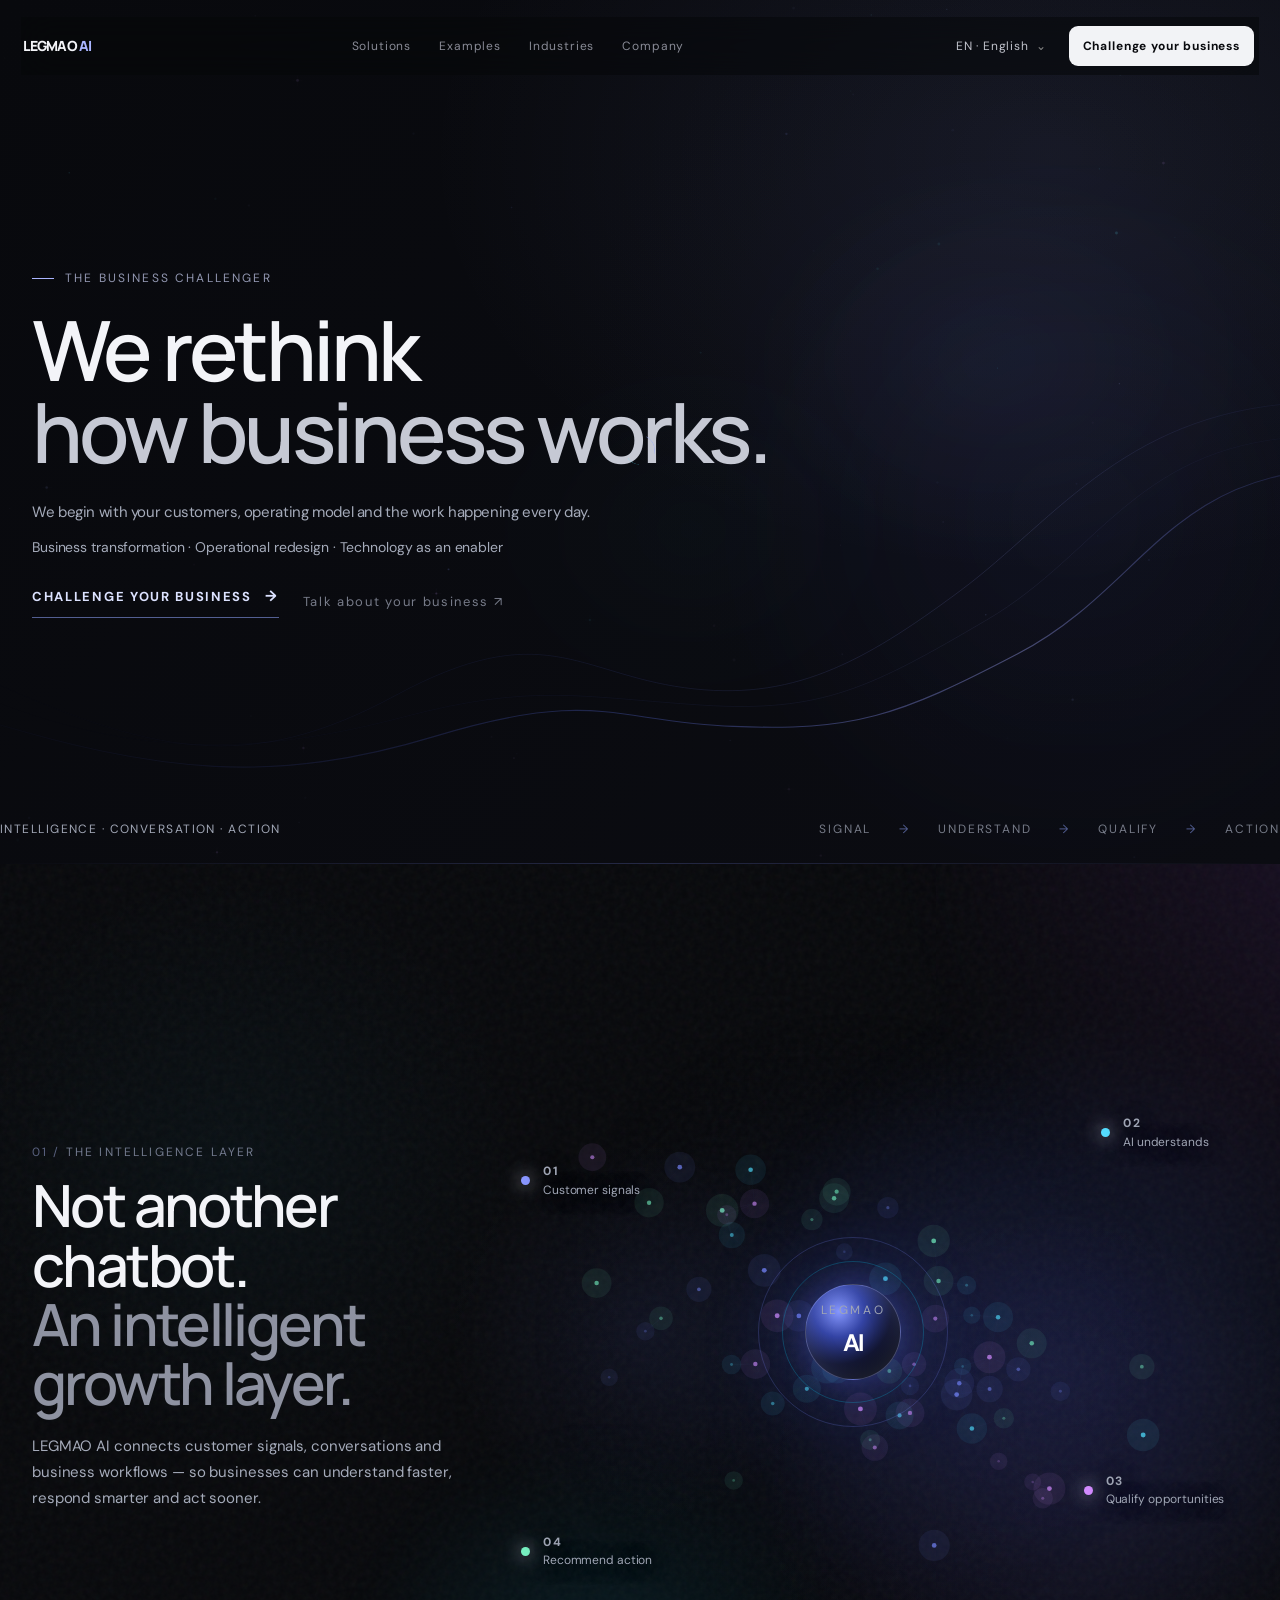
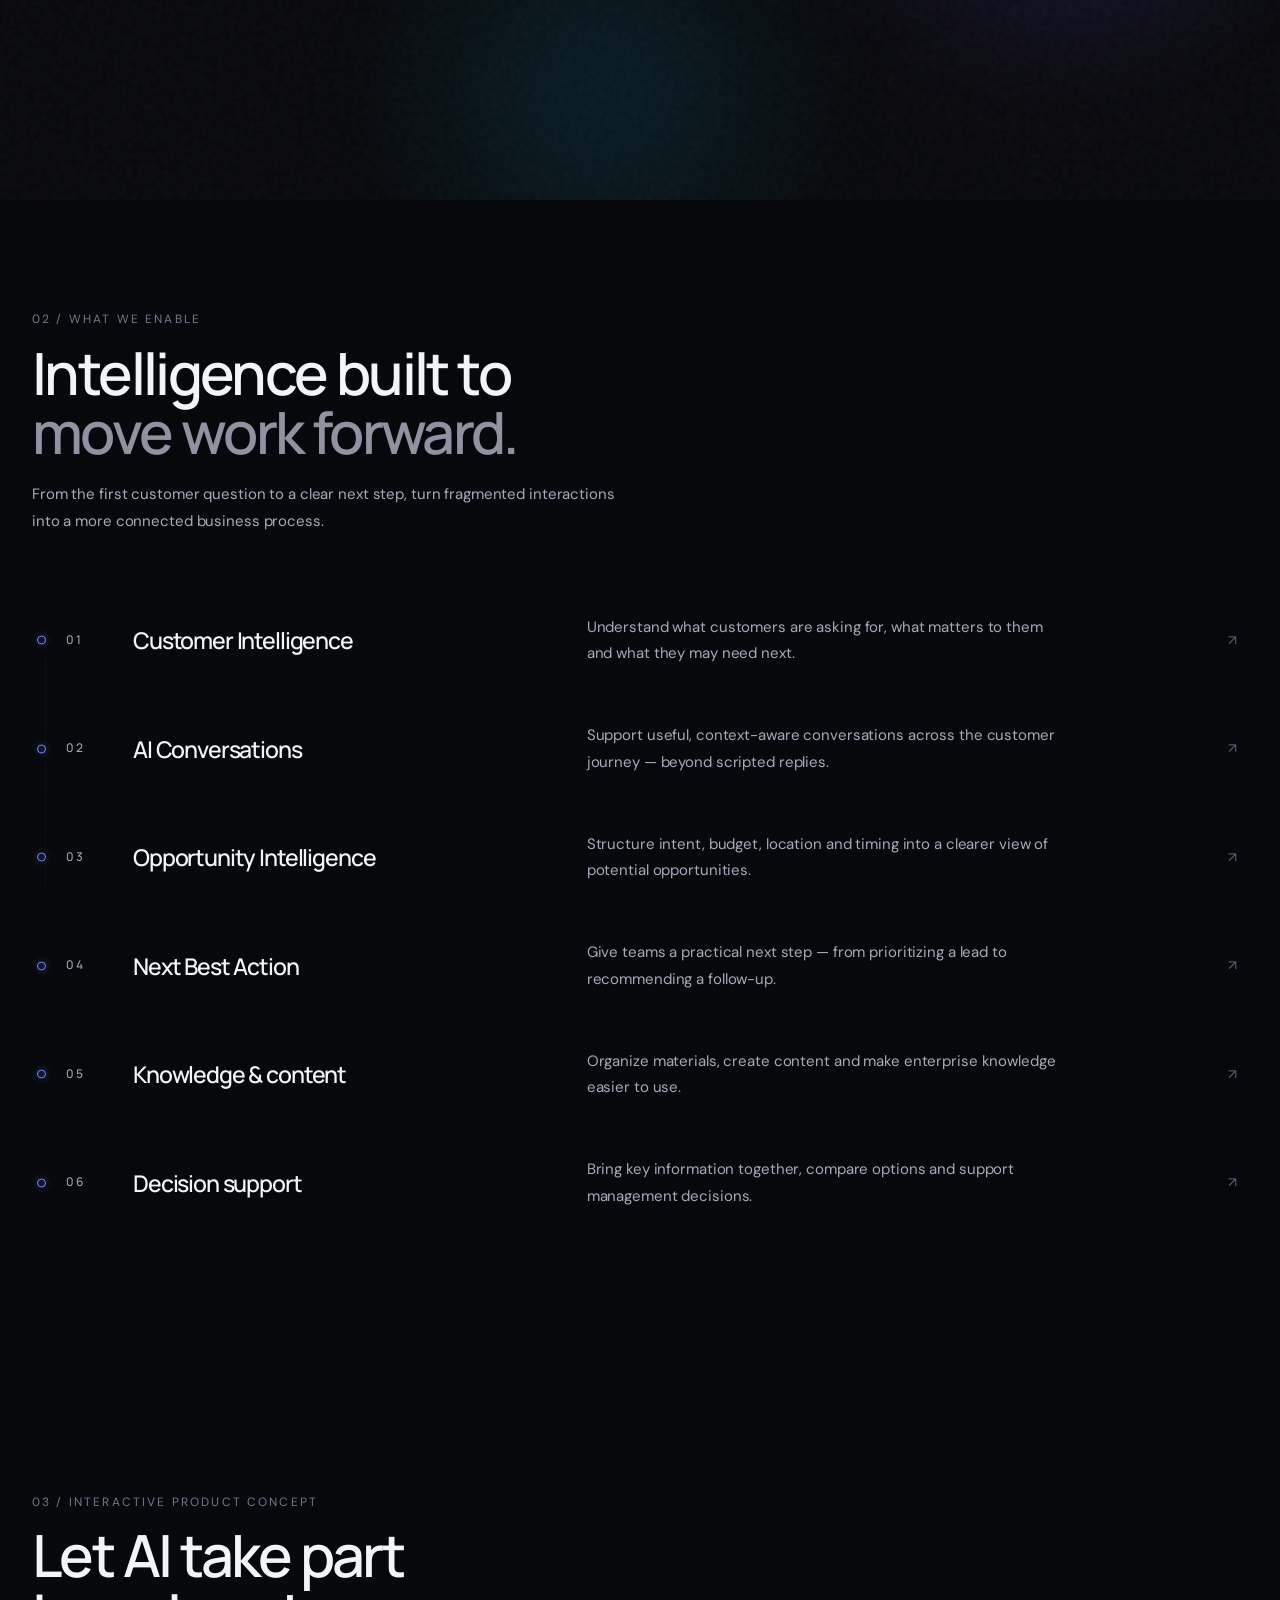
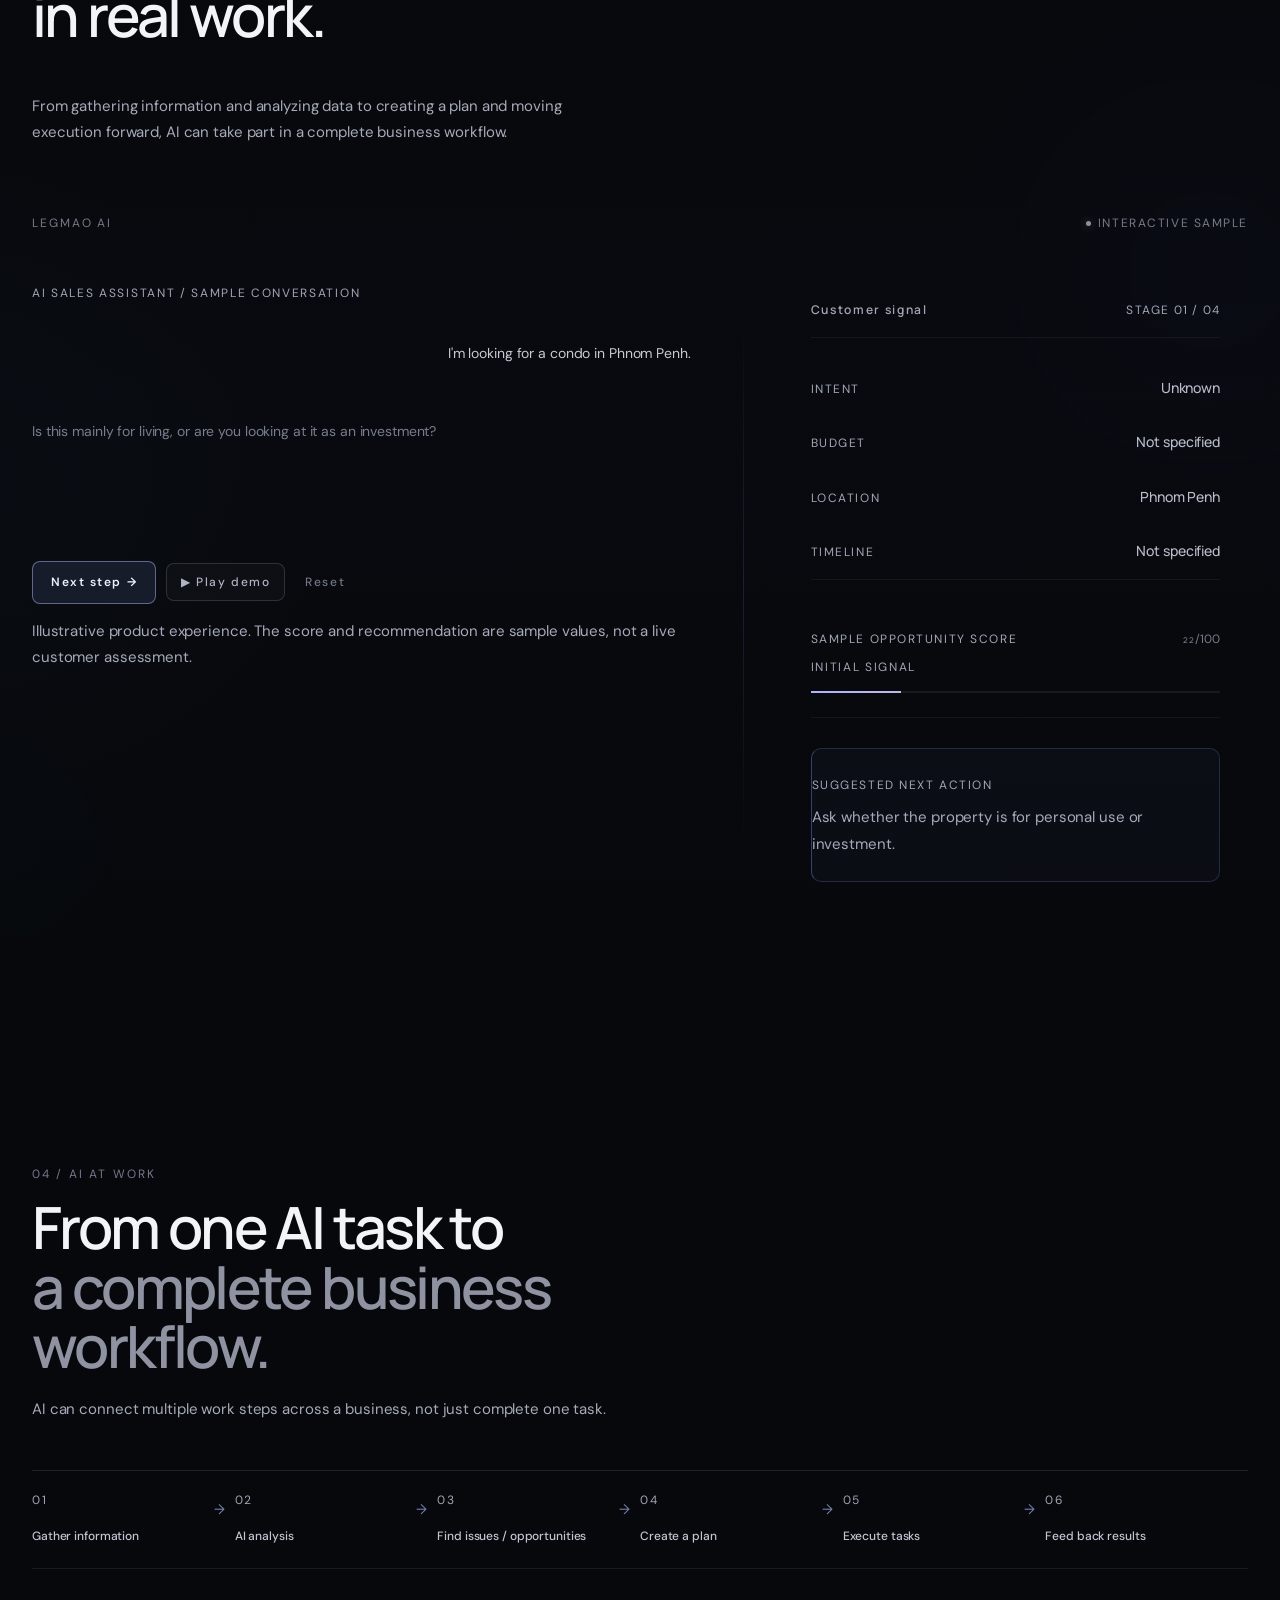
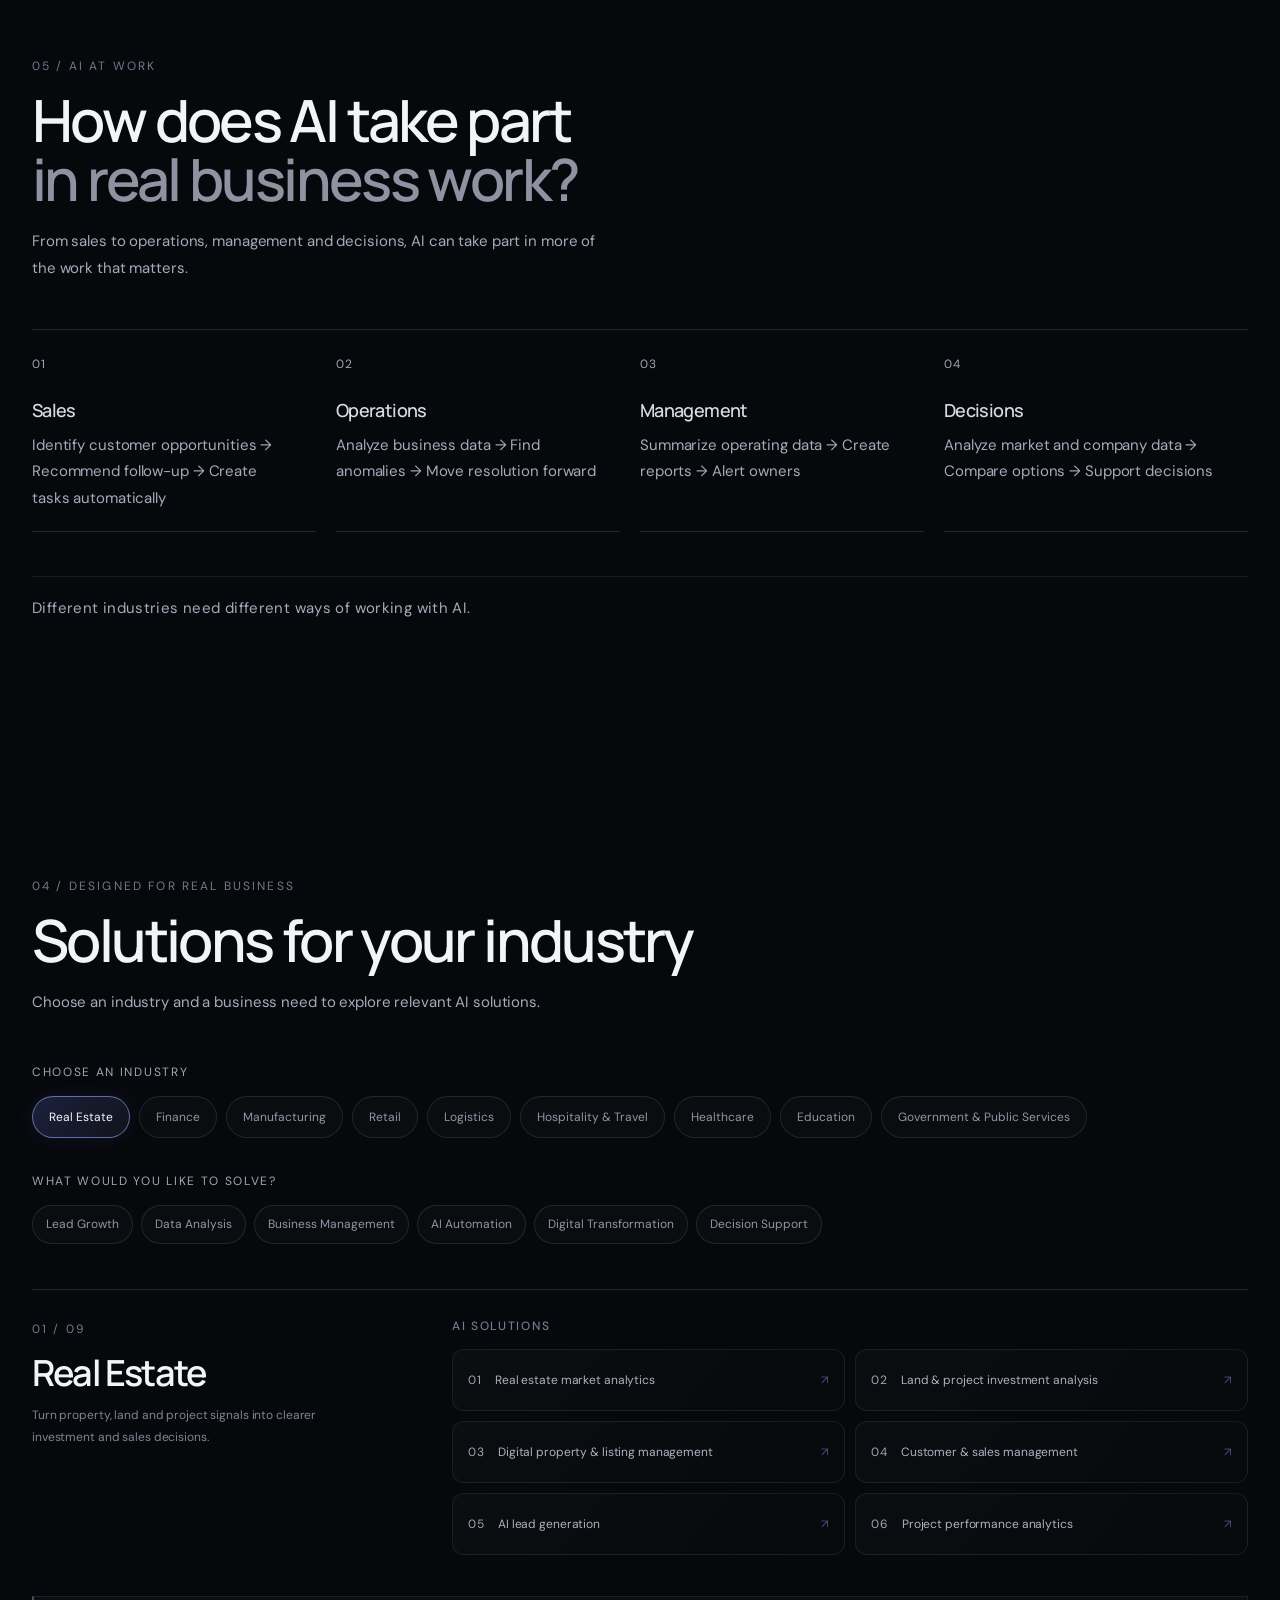
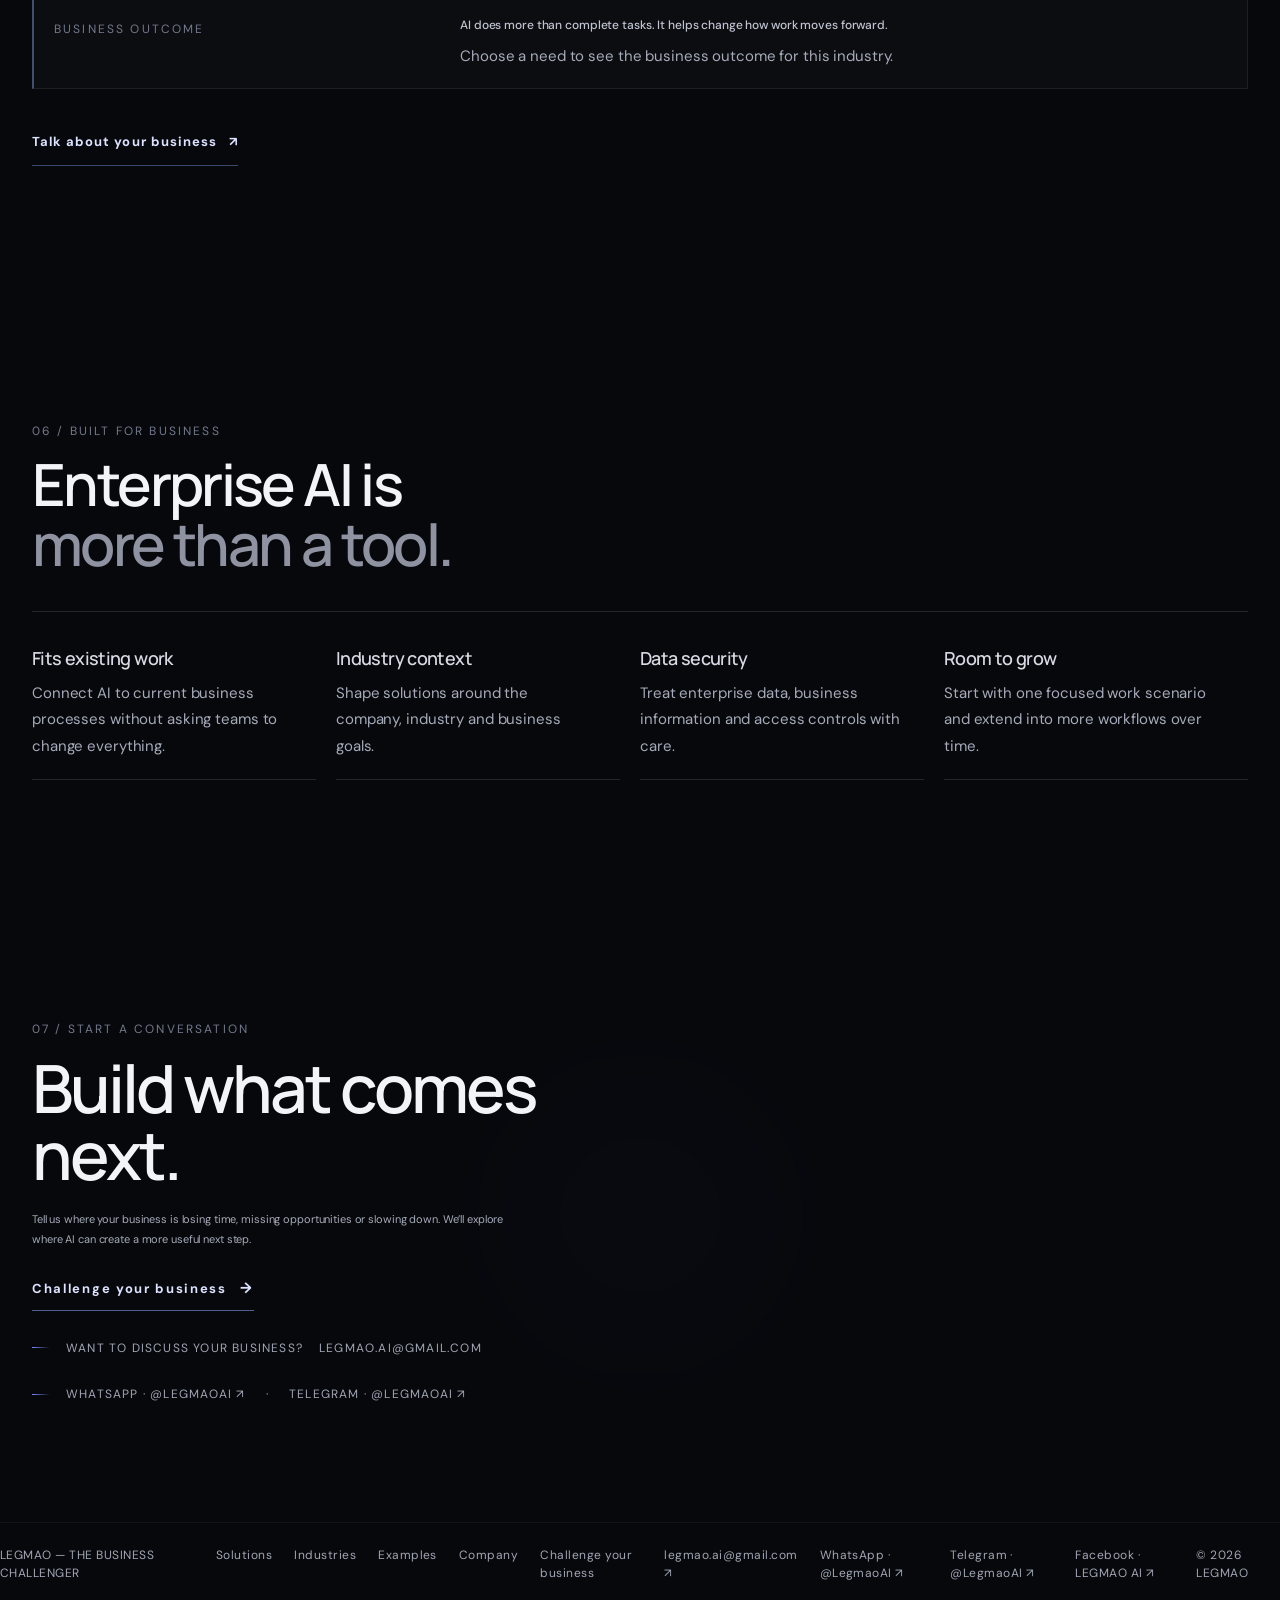
==== commit bdc970ae: "Remove periods from headings Apply terminal-period cleanup to headings across all localized pages." ====
--- a/index.html
+++ b/index.html
@@ -106,5 +106,6 @@
 <footer class="footer"><div data-i18n="footerBrand">LEGMAO — THE BUSINESS CHALLENGER</div><div class="footerlinks"><a href="solutions.html" data-i18n="navPlatform">Platform</a><a href="industries.html" data-i18n="navIndustries">Industries</a><a href="case-studies.html" data-i18n="navIntelligence">Examples</a><a href="company.html" data-i18n="navCompany">Company</a><a href="challenge.html" data-i18n="talk">Challenge</a><a href="mailto:legmao.ai@gmail.com">legmao.ai@gmail.com ↗</a><a href="https://wa.me/LegmaoAI" target="_blank" rel="noopener noreferrer">WhatsApp · @LegmaoAI ↗</a><a href="https://t.me/LegmaoAI" target="_blank" rel="noopener noreferrer">Telegram · @LegmaoAI ↗</a><a href="https://web.facebook.com/profile.php?id=61595168339296" target="_blank" rel="noopener noreferrer">Facebook · LEGMAO AI ↗</a></div><div>© <span id="year">2026</span> LEGMAO</div></footer>
 
   <script src="assets/script.js" defer></script>
+  <script src="assets/title-punctuation.js" defer></script>
 </body>
 </html>
--- a/assets/style.css
+++ b/assets/style.css
@@ -254,3 +254,12 @@
 /* Final small-label cleanup */
 .heroSub{font-size:14px!important;line-height:1.65!important;color:#a5abba!important}.heroFoot{font-size:12px!important}.flowStep .flowNo,.capLine>span,.fieldReadout,.fieldReadout b,.fieldLegend,.coreOrb span,.fieldNode b,.fieldNode small{font-size:12px!important;line-height:1.55!important;color:#a0a6b5!important}
 @media(max-width:600px){.heroSub{font-size:13px!important}.flowStep .flowNo,.capLine>span,.fieldReadout,.fieldReadout b,.fieldLegend,.coreOrb span,.fieldNode b,.fieldNode small{font-size:12px!important}}
+
+/* Keep the mobile hero readable and balanced on narrow screens. */
+@media(max-width:650px){
+  .hero>.wrap.heroContent{flex:0 0 calc(100% - 40px)!important;width:calc(100% - 40px)!important;max-width:none!important;margin-inline:20px!important;box-sizing:border-box!important}
+  .heroSub{font-size:14px!important;line-height:1.65!important;color:#aeb5c4!important}
+  .heroLead{font-size:16px!important;line-height:1.6!important}
+  .heroFoot small,.processMini{font-size:11px!important;line-height:1.6!important;letter-spacing:.07em!important;opacity:1!important}
+  .textbtn,.secondaryLink{font-size:12px!important;line-height:1.5!important}
+}
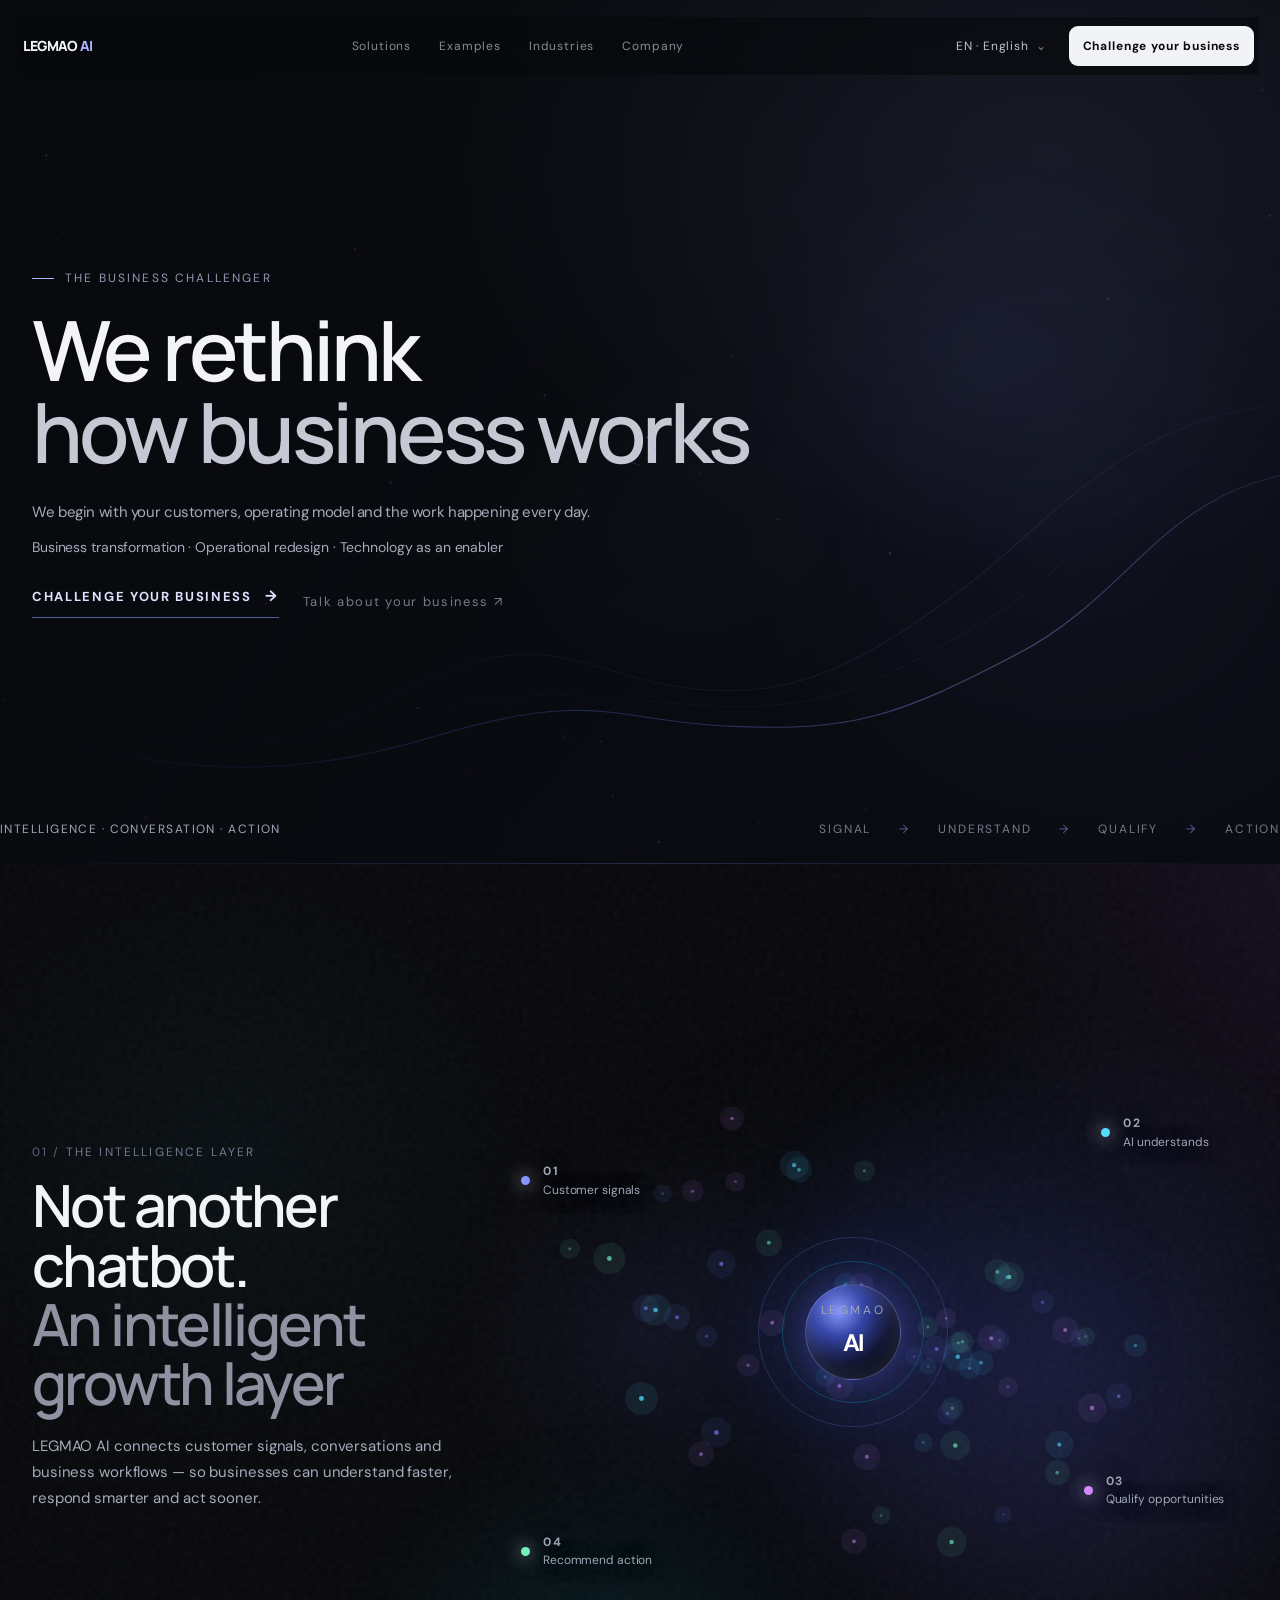
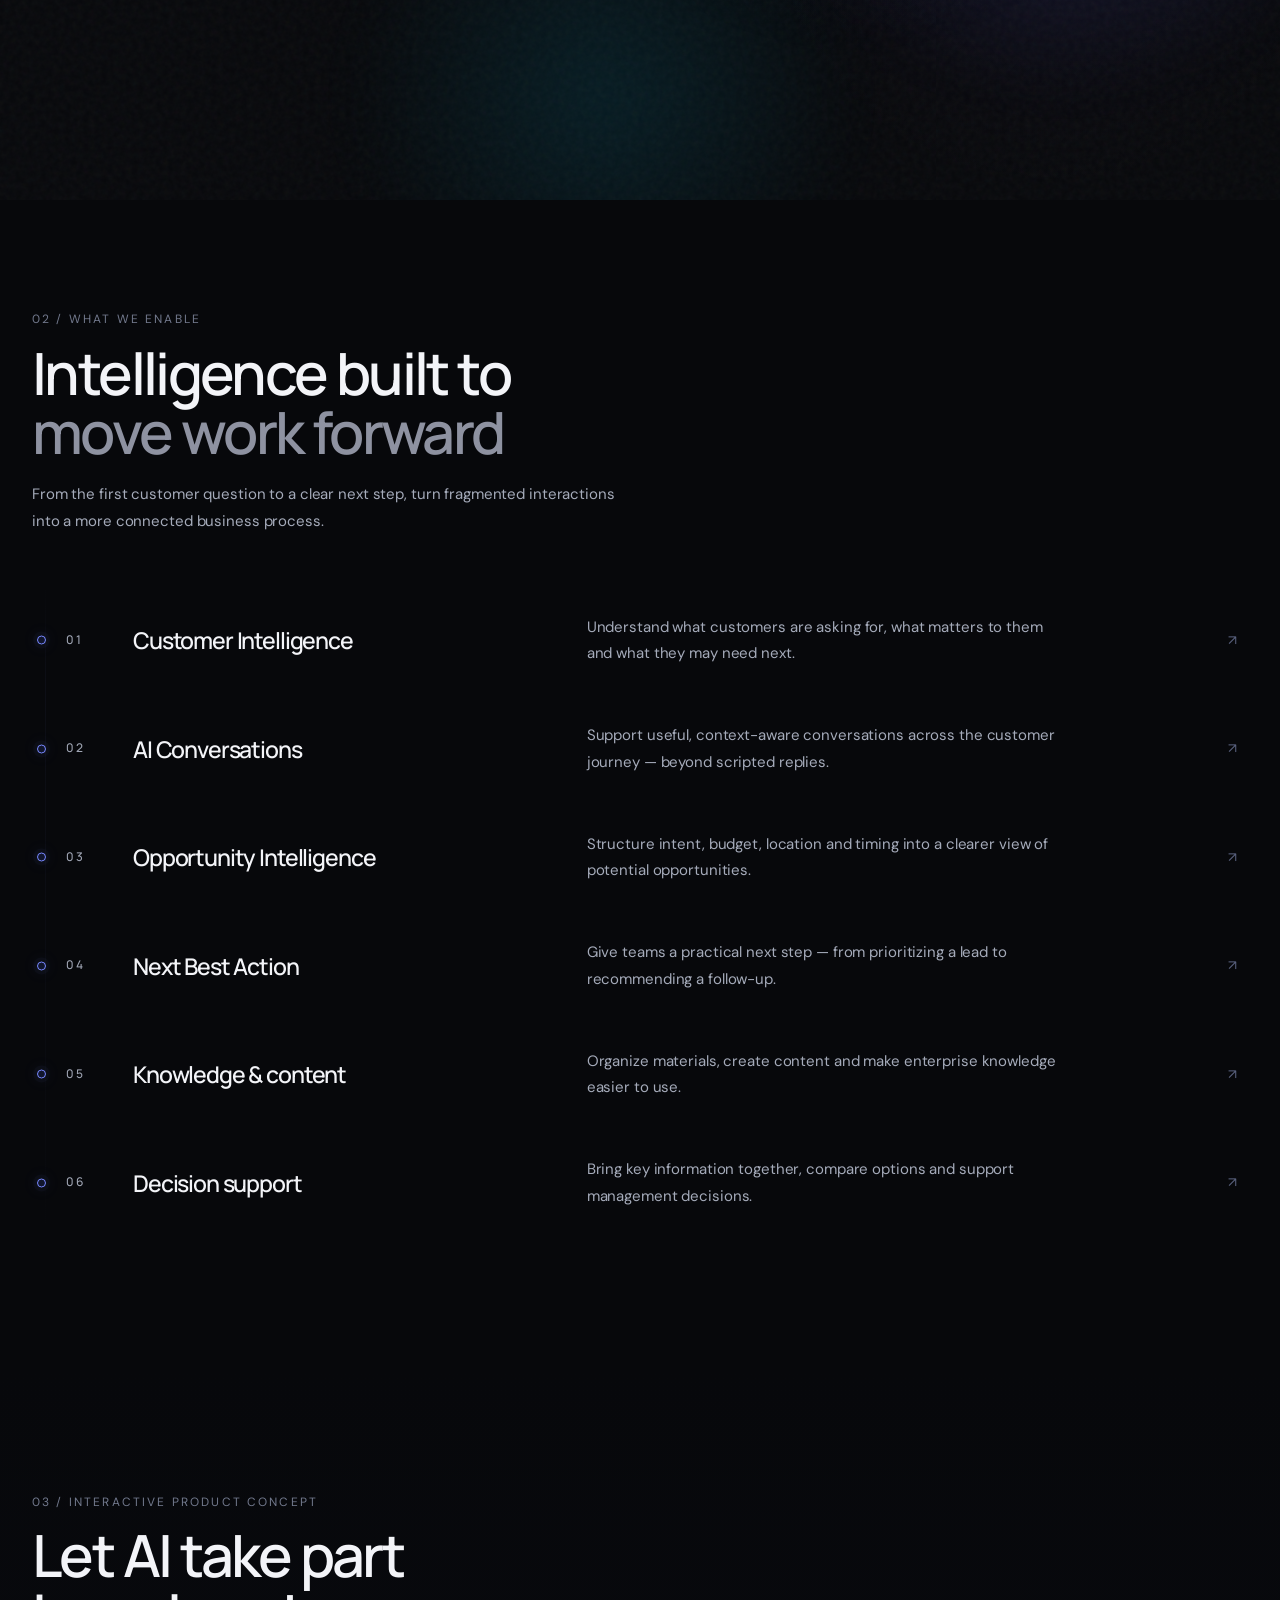
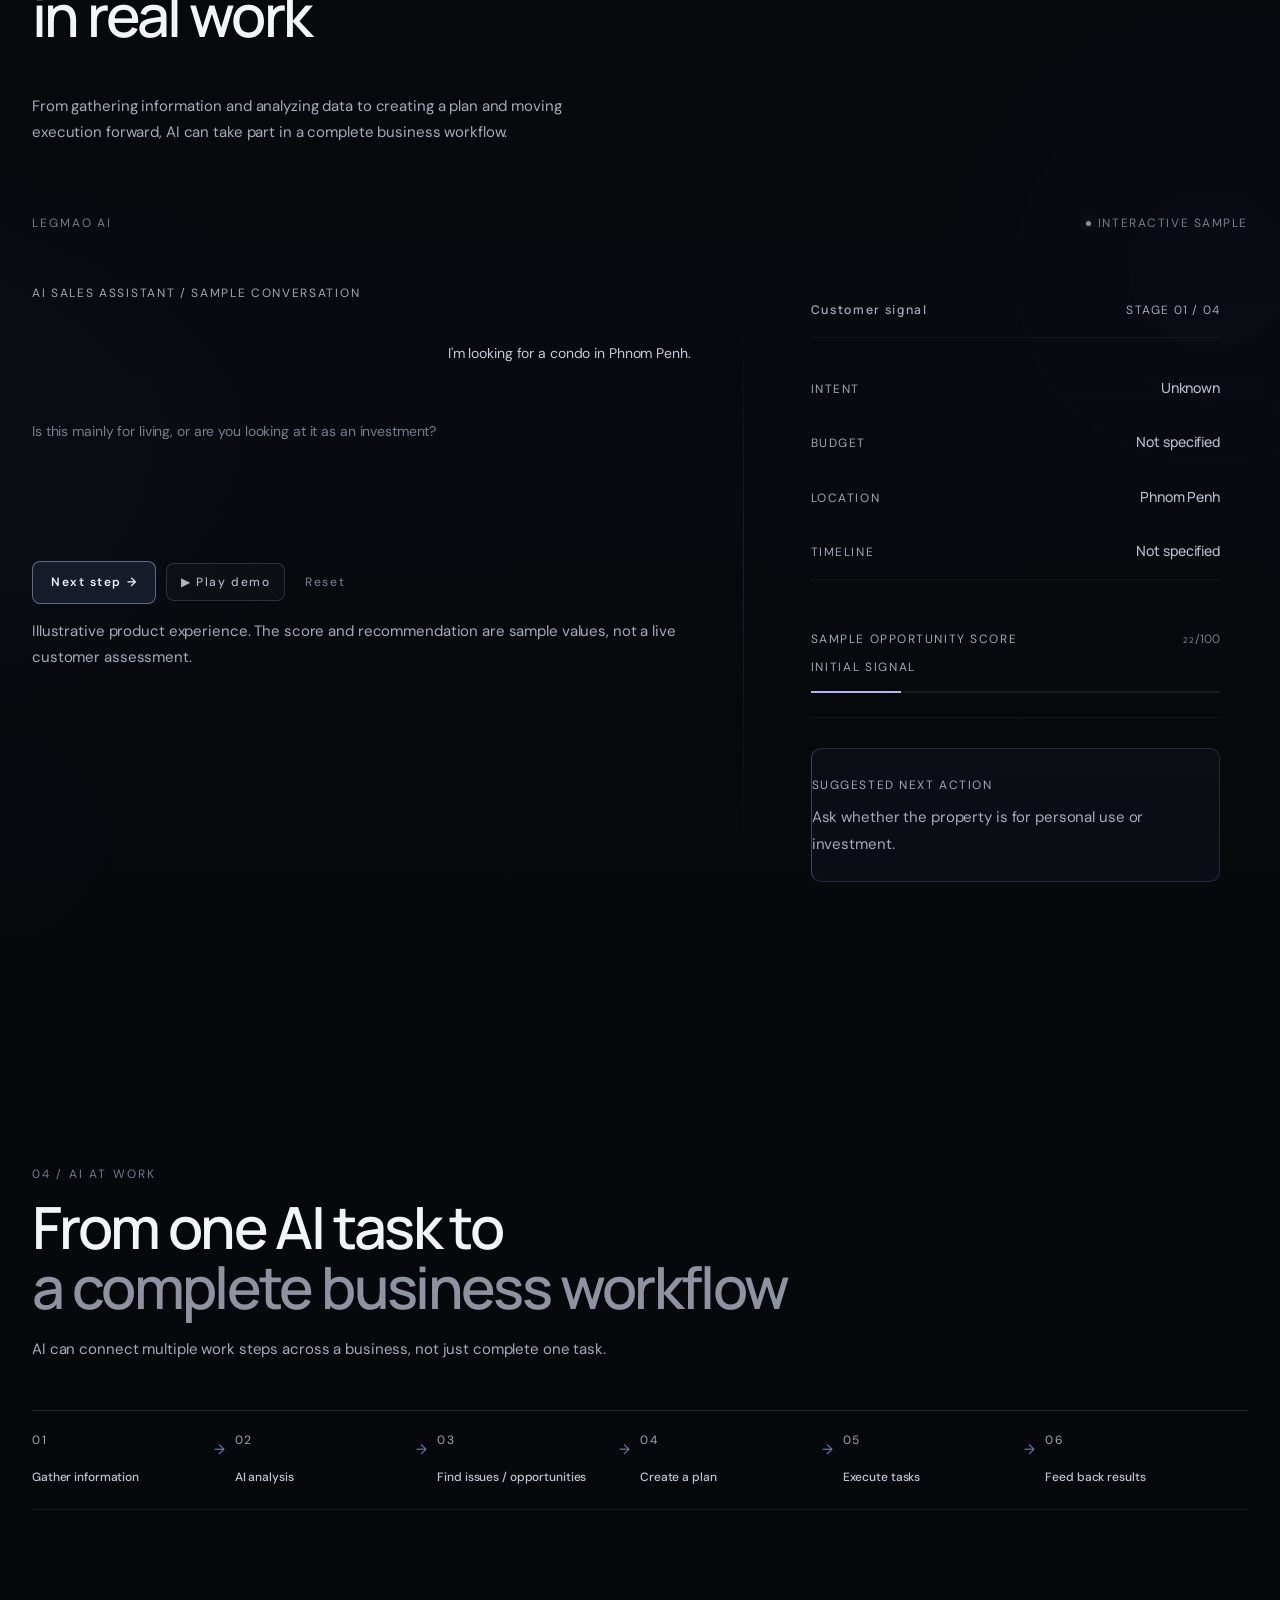
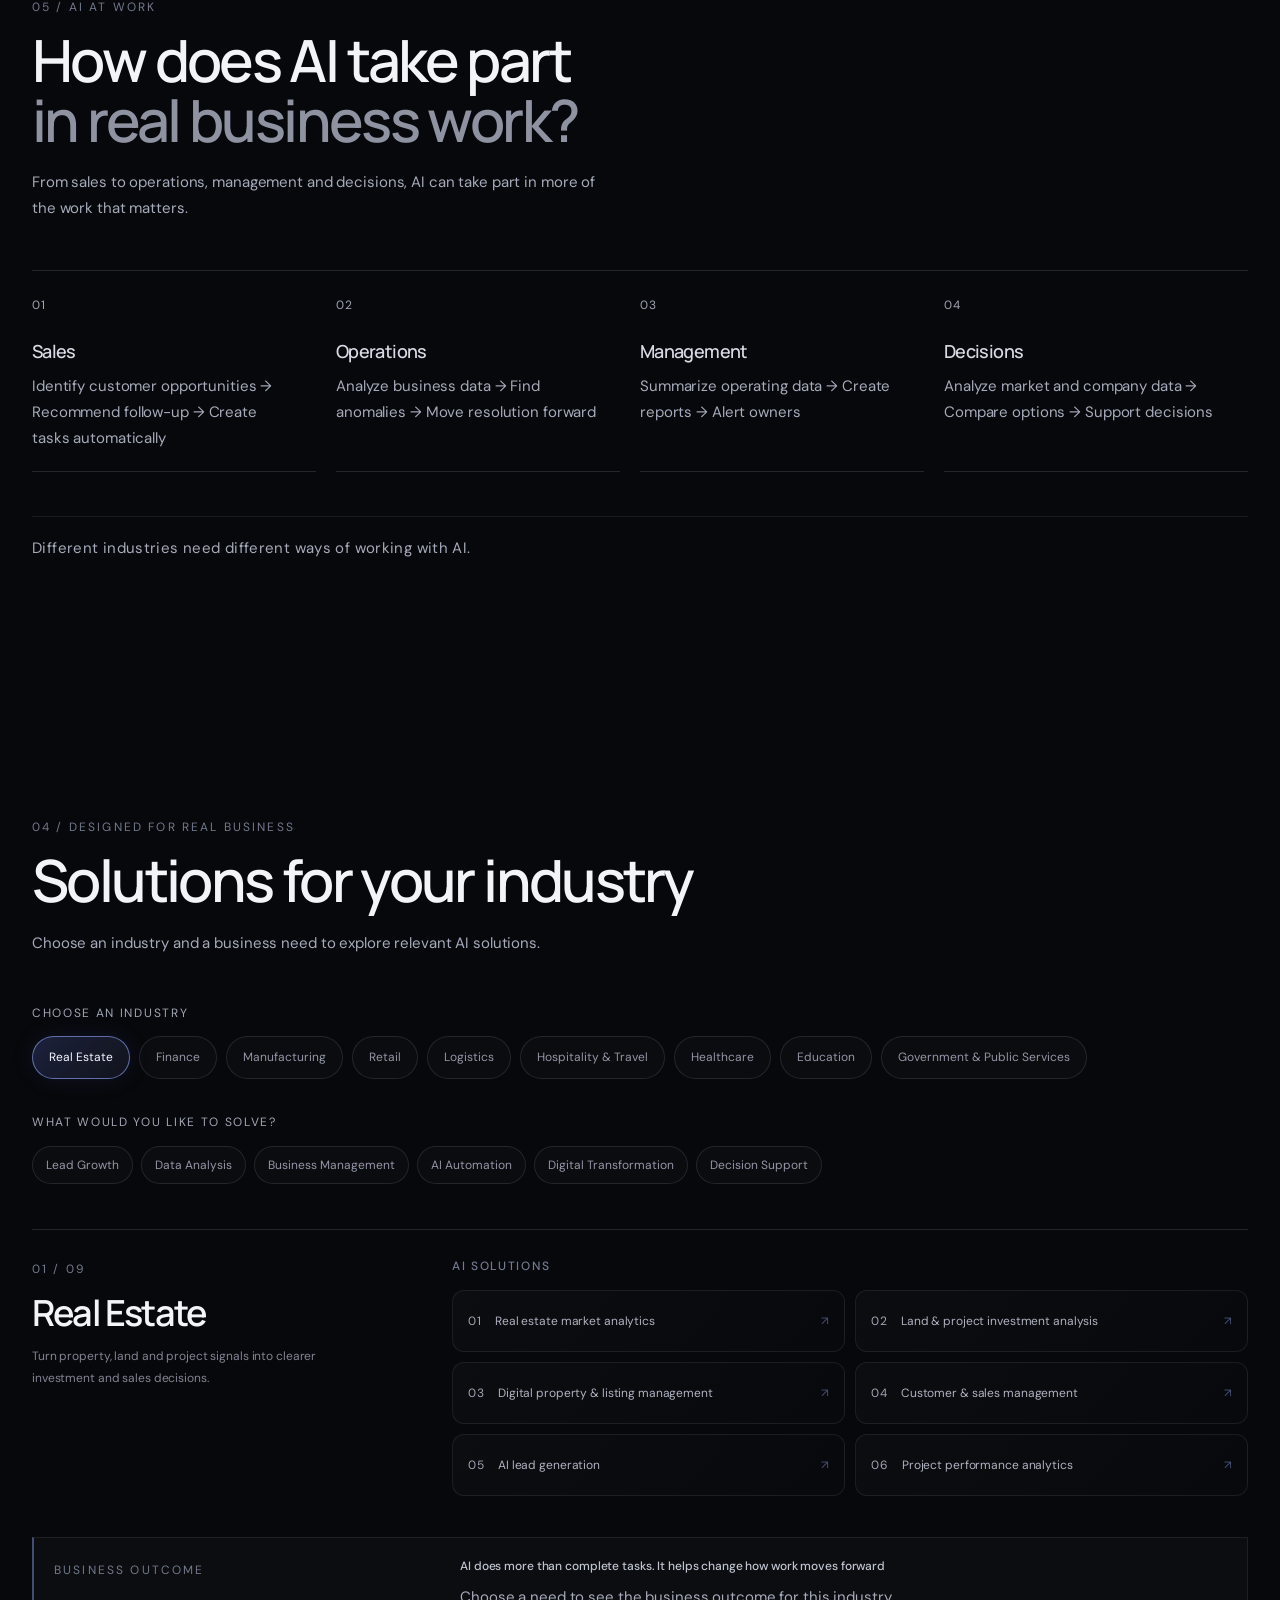
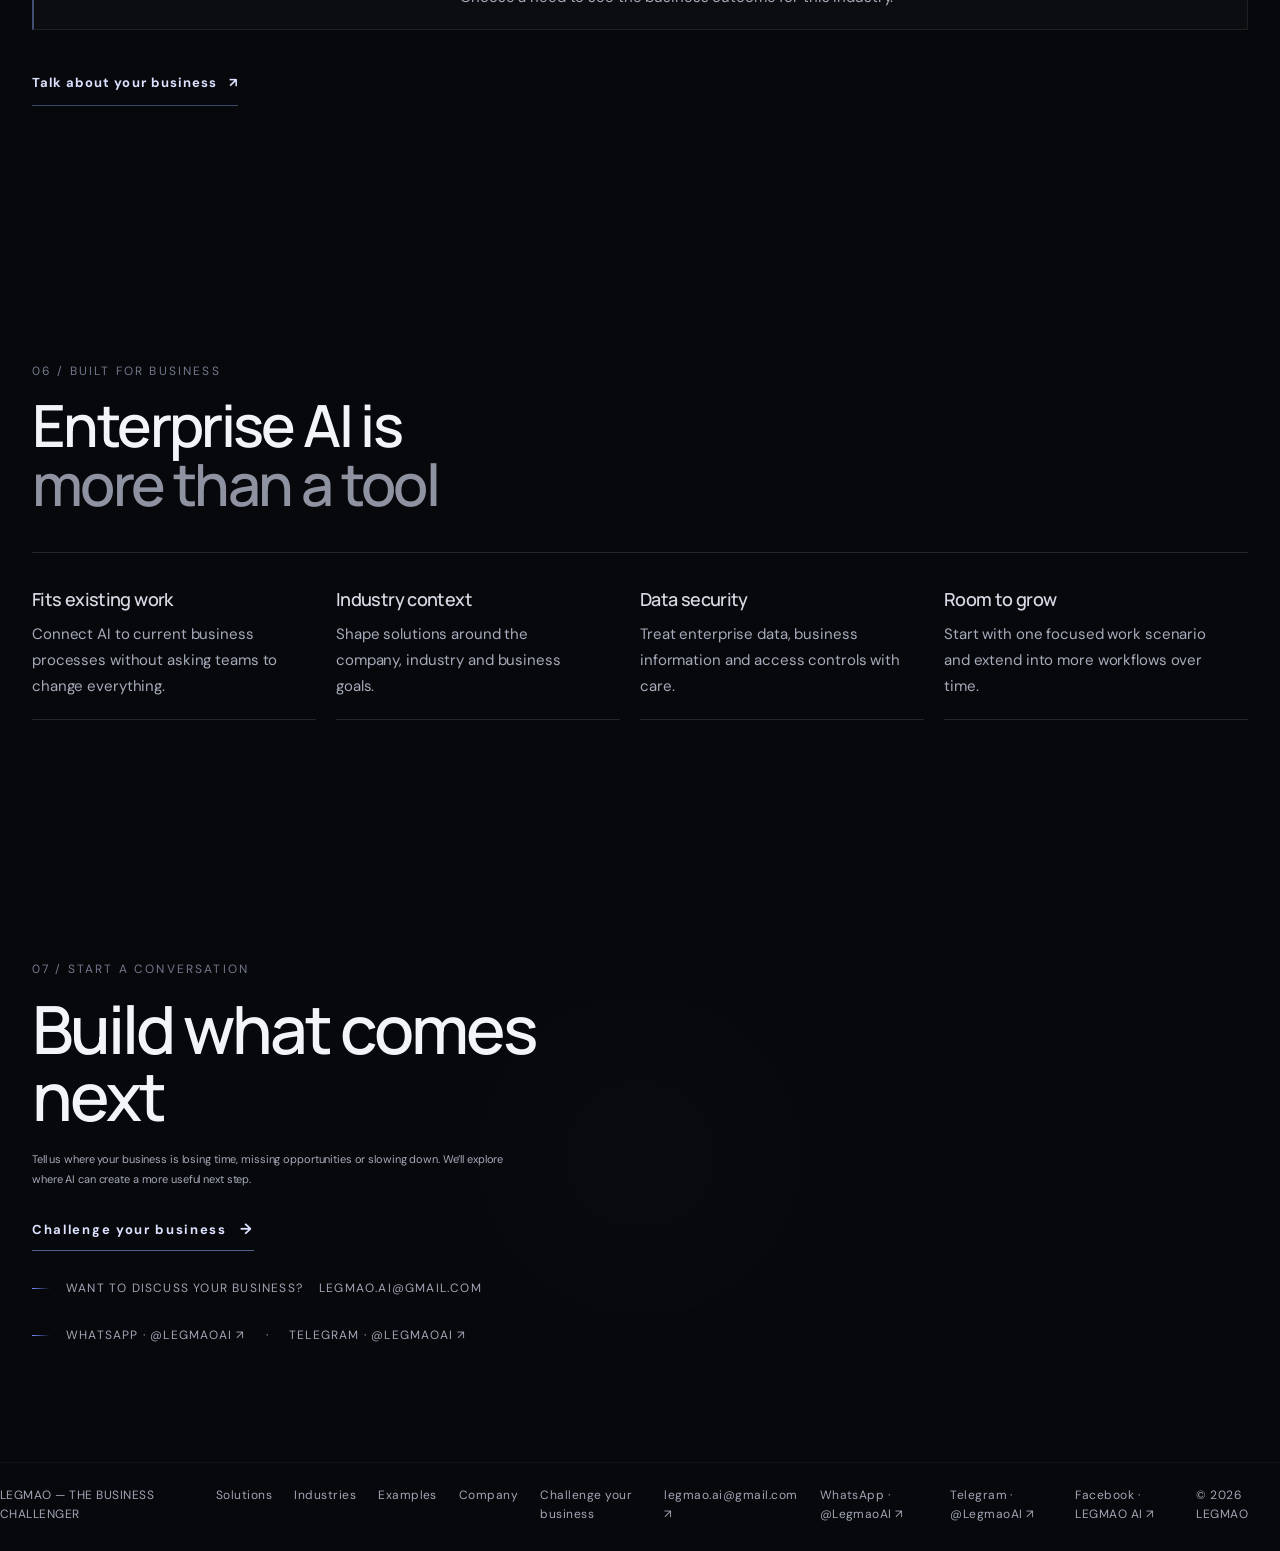
==== commit f663db27: "Refresh site assets for visible custom cursor Version static stylesheet and scripts in all pages to " ====
--- a/index.html
+++ b/index.html
@@ -11,7 +11,7 @@
 <link crossorigin="" href="https://fonts.gstatic.com" rel="preconnect"/>
 <link href="https://fonts.googleapis.com/css2?family=DM+Sans:wght@400;500;600;700&amp;family=Manrope:wght@400;500;600;700;800&amp;display=swap" rel="stylesheet"/>
 
-  <link rel="stylesheet" href="assets/style.css">
+  <link rel="stylesheet" href="assets/style.css?v=20261008-cursor3">
 </head>
 <body>
 <div class="cursorDot" id="cursorDot" aria-hidden="true"></div><div class="cursorRing" id="cursorRing" aria-hidden="true"></div>
@@ -105,7 +105,7 @@
 </main>
 <footer class="footer"><div data-i18n="footerBrand">LEGMAO — THE BUSINESS CHALLENGER</div><div class="footerlinks"><a href="solutions.html" data-i18n="navPlatform">Platform</a><a href="industries.html" data-i18n="navIndustries">Industries</a><a href="case-studies.html" data-i18n="navIntelligence">Examples</a><a href="company.html" data-i18n="navCompany">Company</a><a href="challenge.html" data-i18n="talk">Challenge</a><a href="mailto:legmao.ai@gmail.com">legmao.ai@gmail.com ↗</a><a href="https://wa.me/LegmaoAI" target="_blank" rel="noopener noreferrer">WhatsApp · @LegmaoAI ↗</a><a href="https://t.me/LegmaoAI" target="_blank" rel="noopener noreferrer">Telegram · @LegmaoAI ↗</a><a href="https://web.facebook.com/profile.php?id=61595168339296" target="_blank" rel="noopener noreferrer">Facebook · LEGMAO AI ↗</a></div><div>© <span id="year">2026</span> LEGMAO</div></footer>
 
-  <script src="assets/script.js" defer></script>
-  <script src="assets/title-punctuation.js" defer></script>
+  <script src="assets/script.js?v=20261008-cursor3" defer></script>
+  <script src="assets/title-punctuation.js?v=20261008-cursor3" defer></script>
 </body>
 </html>
--- a/assets/style.css
+++ b/assets/style.css
@@ -41,7 +41,7 @@
 @media(max-width:650px){.capStream{margin-top:36px}.capLine{grid-template-columns:30px 1fr 20px;gap:10px;padding:21px 0}.capLine h3{font-size:19px}.capLine p{grid-column:2/4;font-size:10px;margin-top:-1px}.capLine>b{grid-column:3;grid-row:1}.workspaceGrid{gap:30px}.workspaceBar{padding-bottom:12px}}
 
 /* v3 — fluid art direction: no-template navigation, custom cursor, asymmetry + living motion */
-html{cursor:none}a,button,summary{cursor:none}
+html,a,button,summary{cursor:auto}
 .cursorDot,.cursorRing{position:fixed;left:0;top:0;pointer-events:none;z-index:9999;opacity:0;transform:translate(-50%,-50%)}
 .cursorDot{width:5px;height:5px;border-radius:50%;background:#dce4ff;box-shadow:0 0 14px rgba(125,145,255,.9),0 0 34px rgba(95,115,255,.35);transition:transform .12s ease,background .2s ease}
 .cursorRing{width:34px;height:34px;border:1px solid rgba(157,174,255,.42);border-radius:50%;transition:width .28s ease,height .28s ease,border-color .28s ease,background .28s ease,transform .16s ease}
@@ -66,7 +66,7 @@
 /* CTA gets atmosphere instead of a boxed finish */
 .cta{position:relative;overflow:hidden}.cta:before{content:'';position:absolute;left:50%;top:50%;width:48vw;height:48vw;transform:translate(-50%,-50%);border-radius:50%;background:radial-gradient(circle,rgba(94,113,255,.11),transparent 67%);filter:blur(20px);animation:ctaPulse 7s ease-in-out infinite alternate}.ctaInner{position:relative;z-index:2}.cta h2{font-size:clamp(58px,9vw,126px);letter-spacing:-.08em}
 @keyframes workspaceBreath{to{transform:translate3d(-3%,5%,0) scale(1.12)}}@keyframes ctaPulse{to{transform:translate(-50%,-50%) scale(1.18);opacity:.7}}
-@media(max-width:900px){html{cursor:auto}a,button,summary{cursor:pointer}.cursorDot,.cursorRing{display:none}.nav{width:calc(100% - 30px);top:12px}.navlinks{gap:20px}.capStream:before{left:7px}.capLine{grid-template-columns:34px 1fr 20px;padding:29px 0 29px 30px}.capLine:before{left:3px}.workspaceGrid{gap:42px}.conversation:after{display:none}.industryFeature{grid-template-columns:1fr;gap:20px;padding:25px 0!important}.industryVisual{order:1;min-height:400px;width:100%;transform:rotate(0)}.industryCopy{order:2;padding:10px 0 40px!important}.industryCopy h3{font-size:clamp(42px,11vw,68px)!important}.industryList{margin-top:35px}}
+@media(max-width:900px){.nav{width:calc(100% - 30px);top:12px}.navlinks{gap:20px}.capStream:before{left:7px}.capLine{grid-template-columns:34px 1fr 20px;padding:29px 0 29px 30px}.capLine:before{left:3px}.workspaceGrid{gap:42px}.conversation:after{display:none}.industryFeature{grid-template-columns:1fr;gap:20px;padding:25px 0!important}.industryVisual{order:1;min-height:400px;width:100%;transform:rotate(0)}.industryCopy{order:2;padding:10px 0 40px!important}.industryCopy h3{font-size:clamp(42px,11vw,68px)!important}.industryList{margin-top:35px}}
 @media(max-width:560px){.nav{width:calc(100% - 22px);top:8px}.navlinks{display:none}.capLine{padding:26px 0 26px 25px}.capLine:before{left:0}.capLine h3{font-size:20px}.capLine p{font-size:10px}.workspace{padding-top:75px}.workspaceGrid{gap:18px}.insightPanel{padding-top:18px}.scoreValue{font-size:52px}.industryVisual{min-height:320px}.industryTags{gap:13px;flex-wrap:wrap}.cta h2{font-size:clamp(52px,15vw,82px)}}
 
 /* v4 — typography refinement + contact polish */
@@ -263,3 +263,9 @@
   .heroFoot small,.processMini{font-size:11px!important;line-height:1.6!important;letter-spacing:.07em!important;opacity:1!important}
   .textbtn,.secondaryLink{font-size:12px!important;line-height:1.5!important}
 }
+
+
+/* Show the custom cursor whenever a mouse or other precise pointer is available,
+   including touch-enabled laptops whose primary pointer is reported as coarse. */
+@media (any-pointer:fine){body.cursor-ready,body.cursor-ready a,body.cursor-ready button,body.cursor-ready summary{cursor:none!important}.cursorDot,.cursorRing{display:block!important}}
+@media (not (any-pointer:fine)){html,a,button,summary{cursor:auto!important}.cursorDot,.cursorRing{display:none!important}}
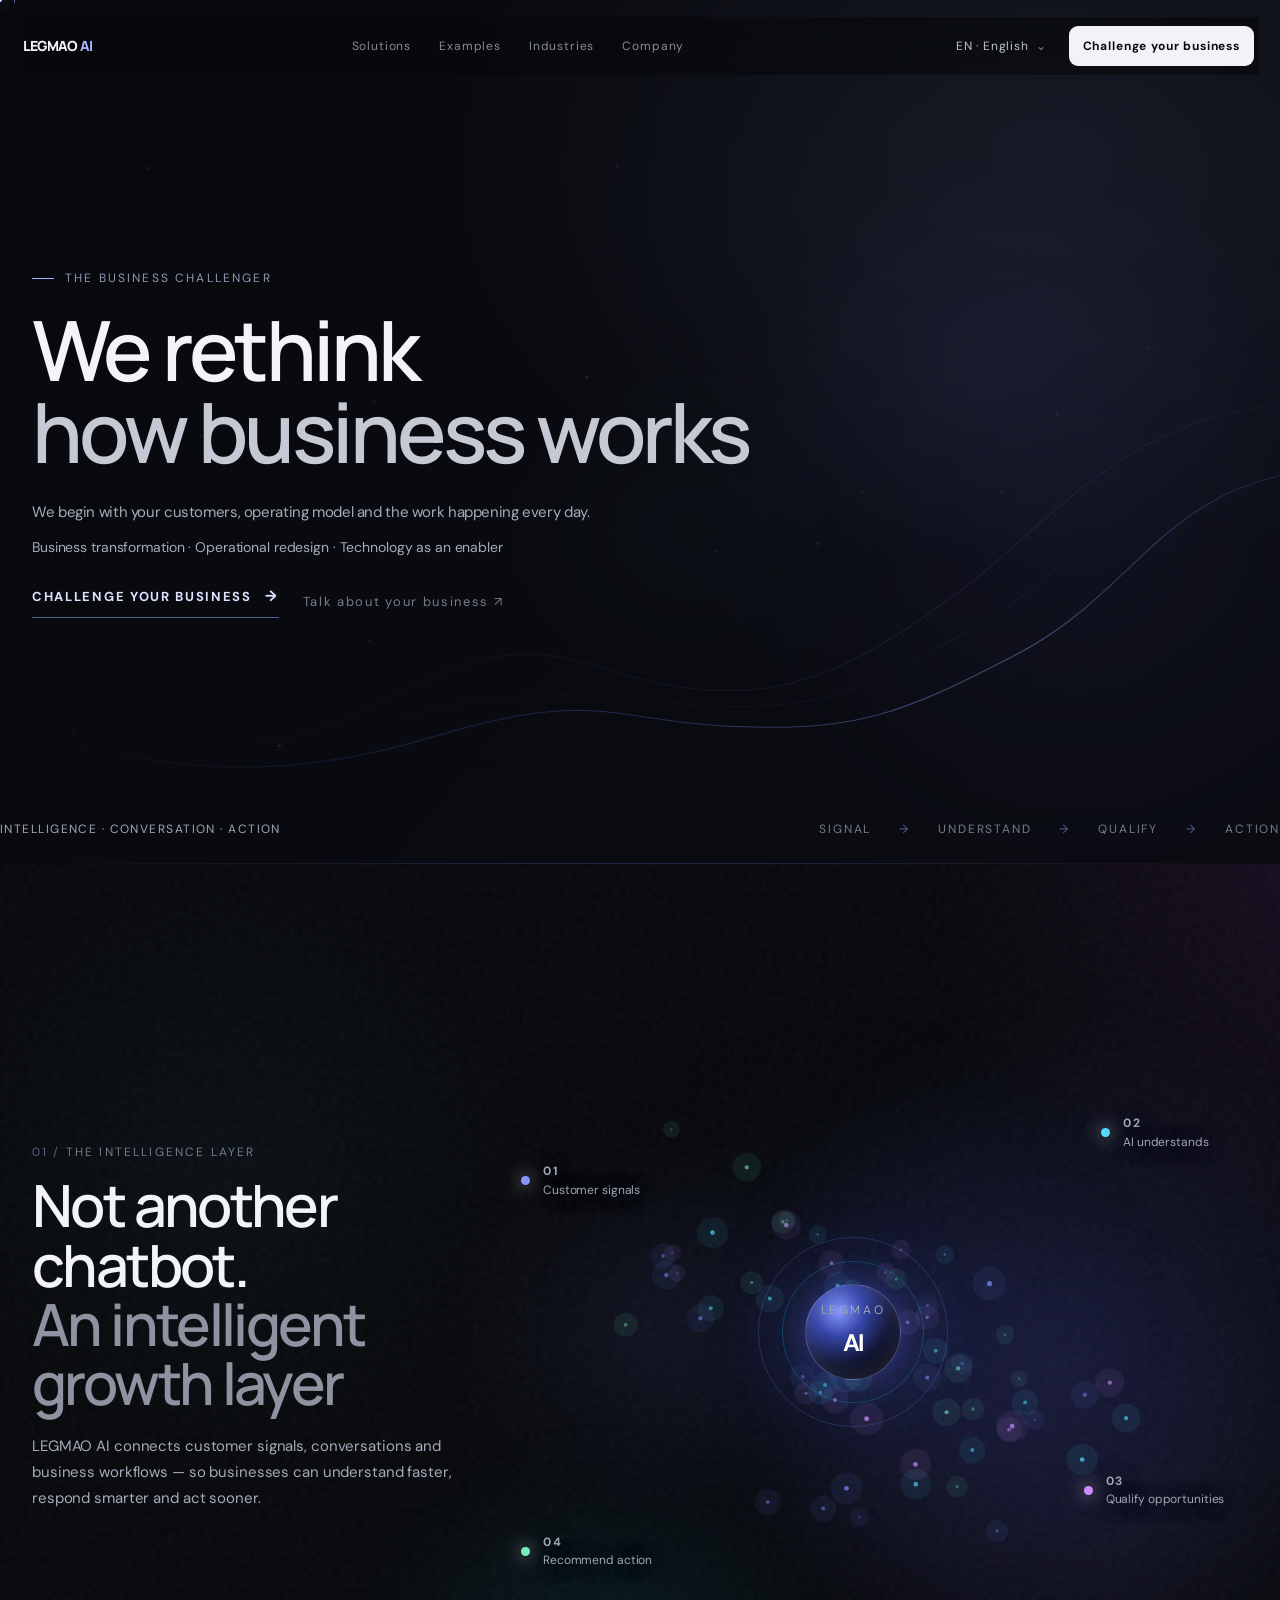
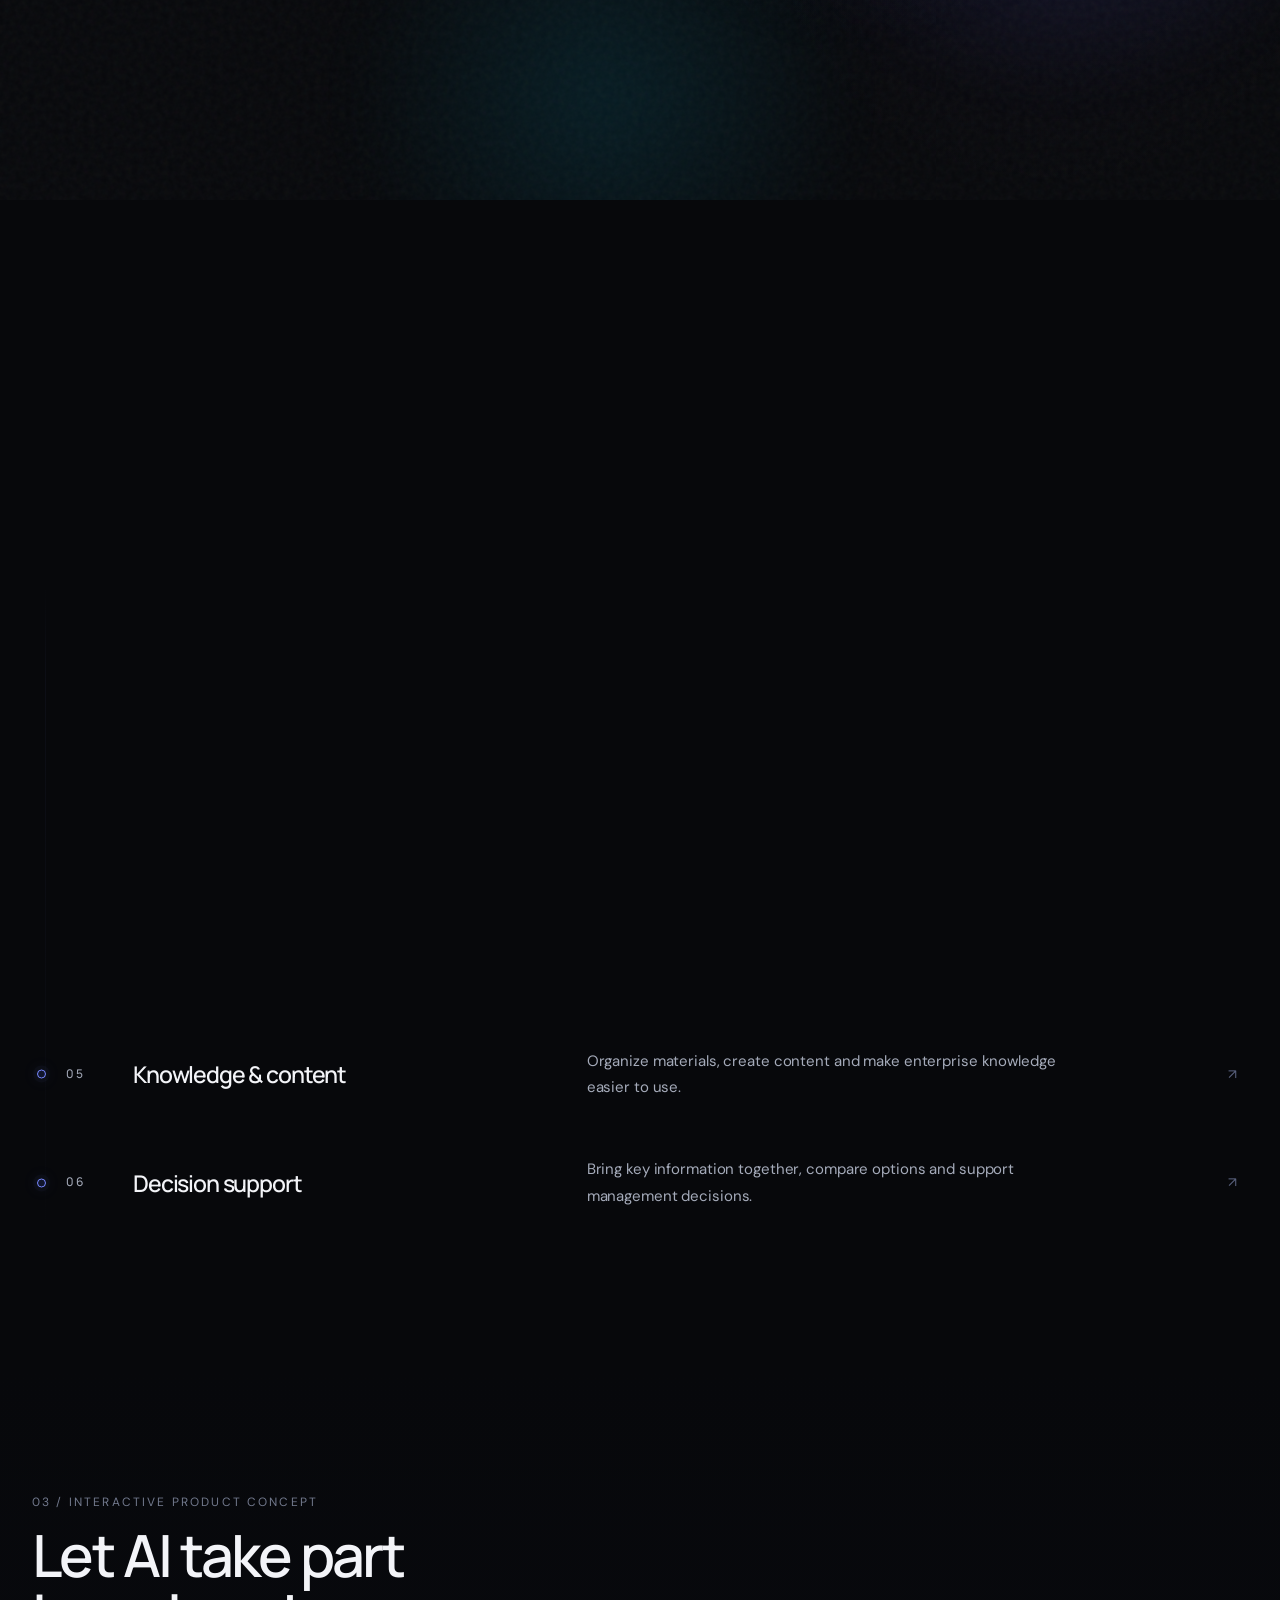
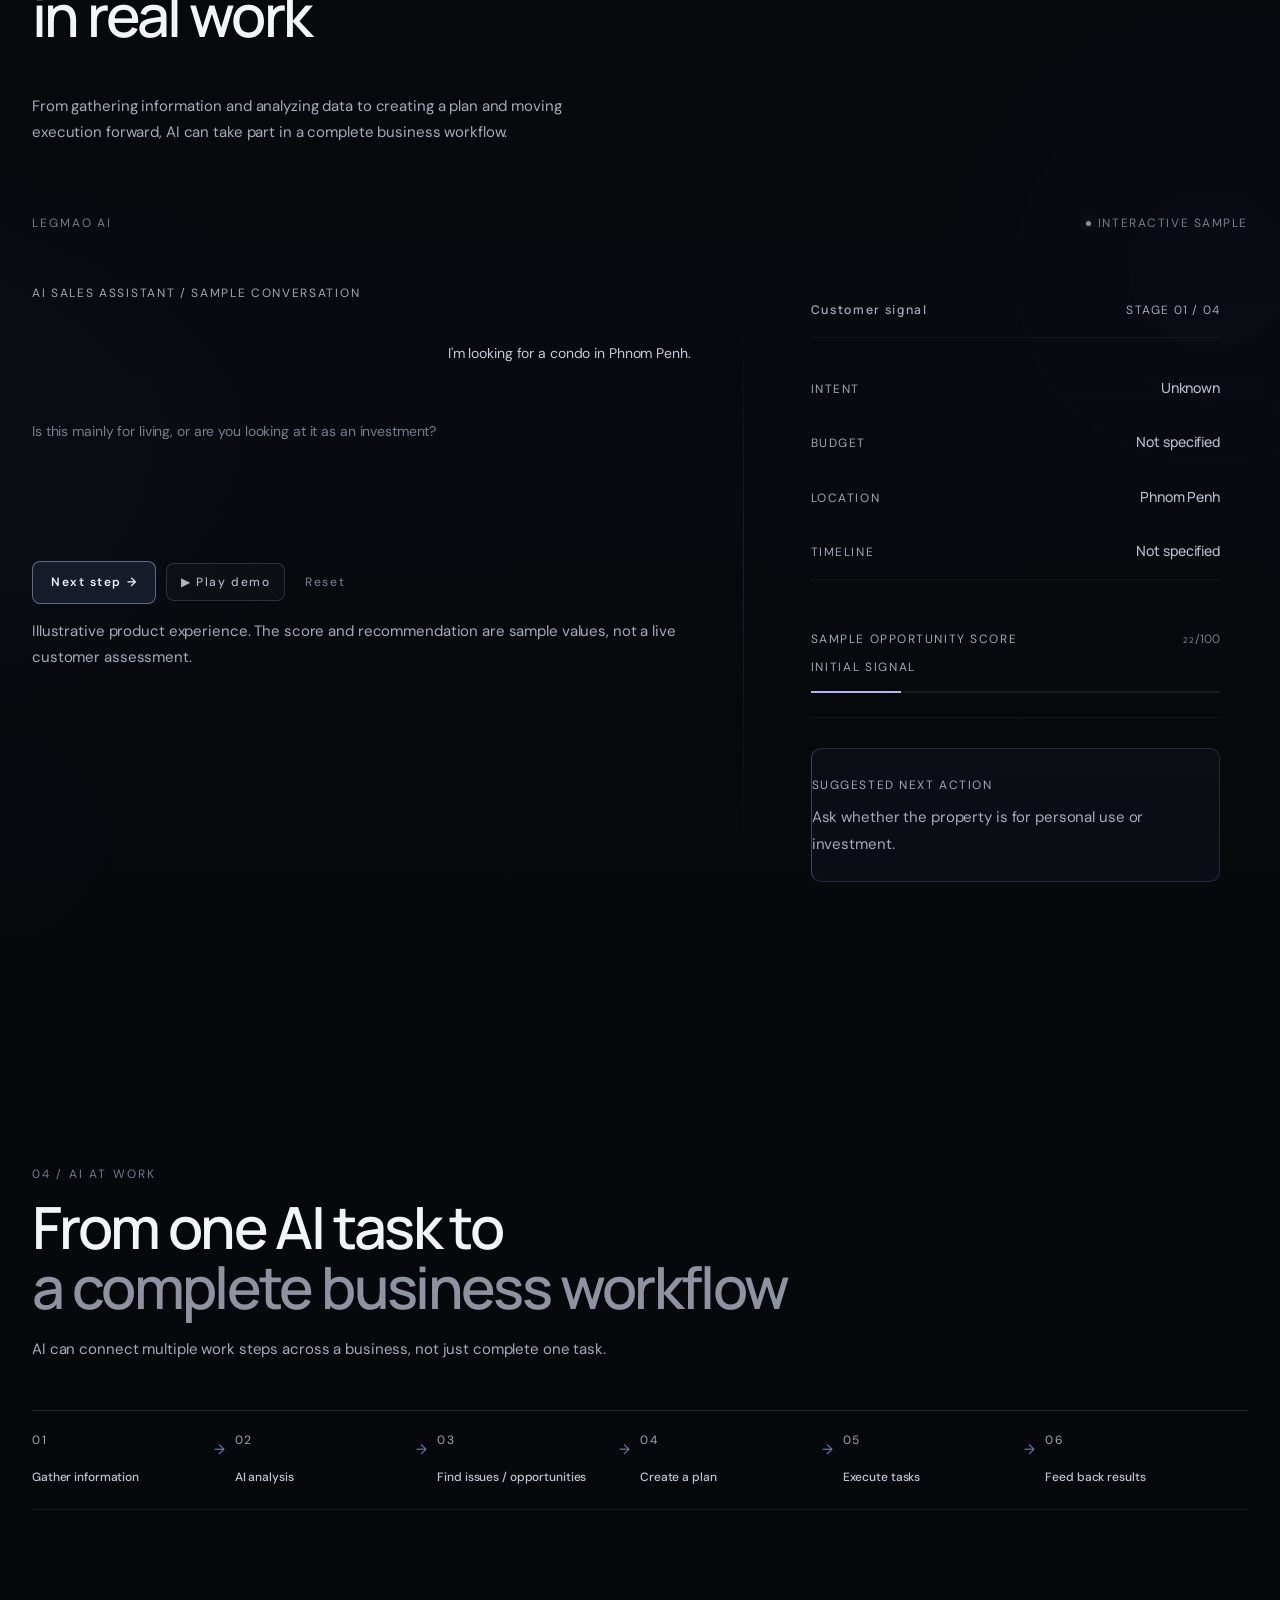
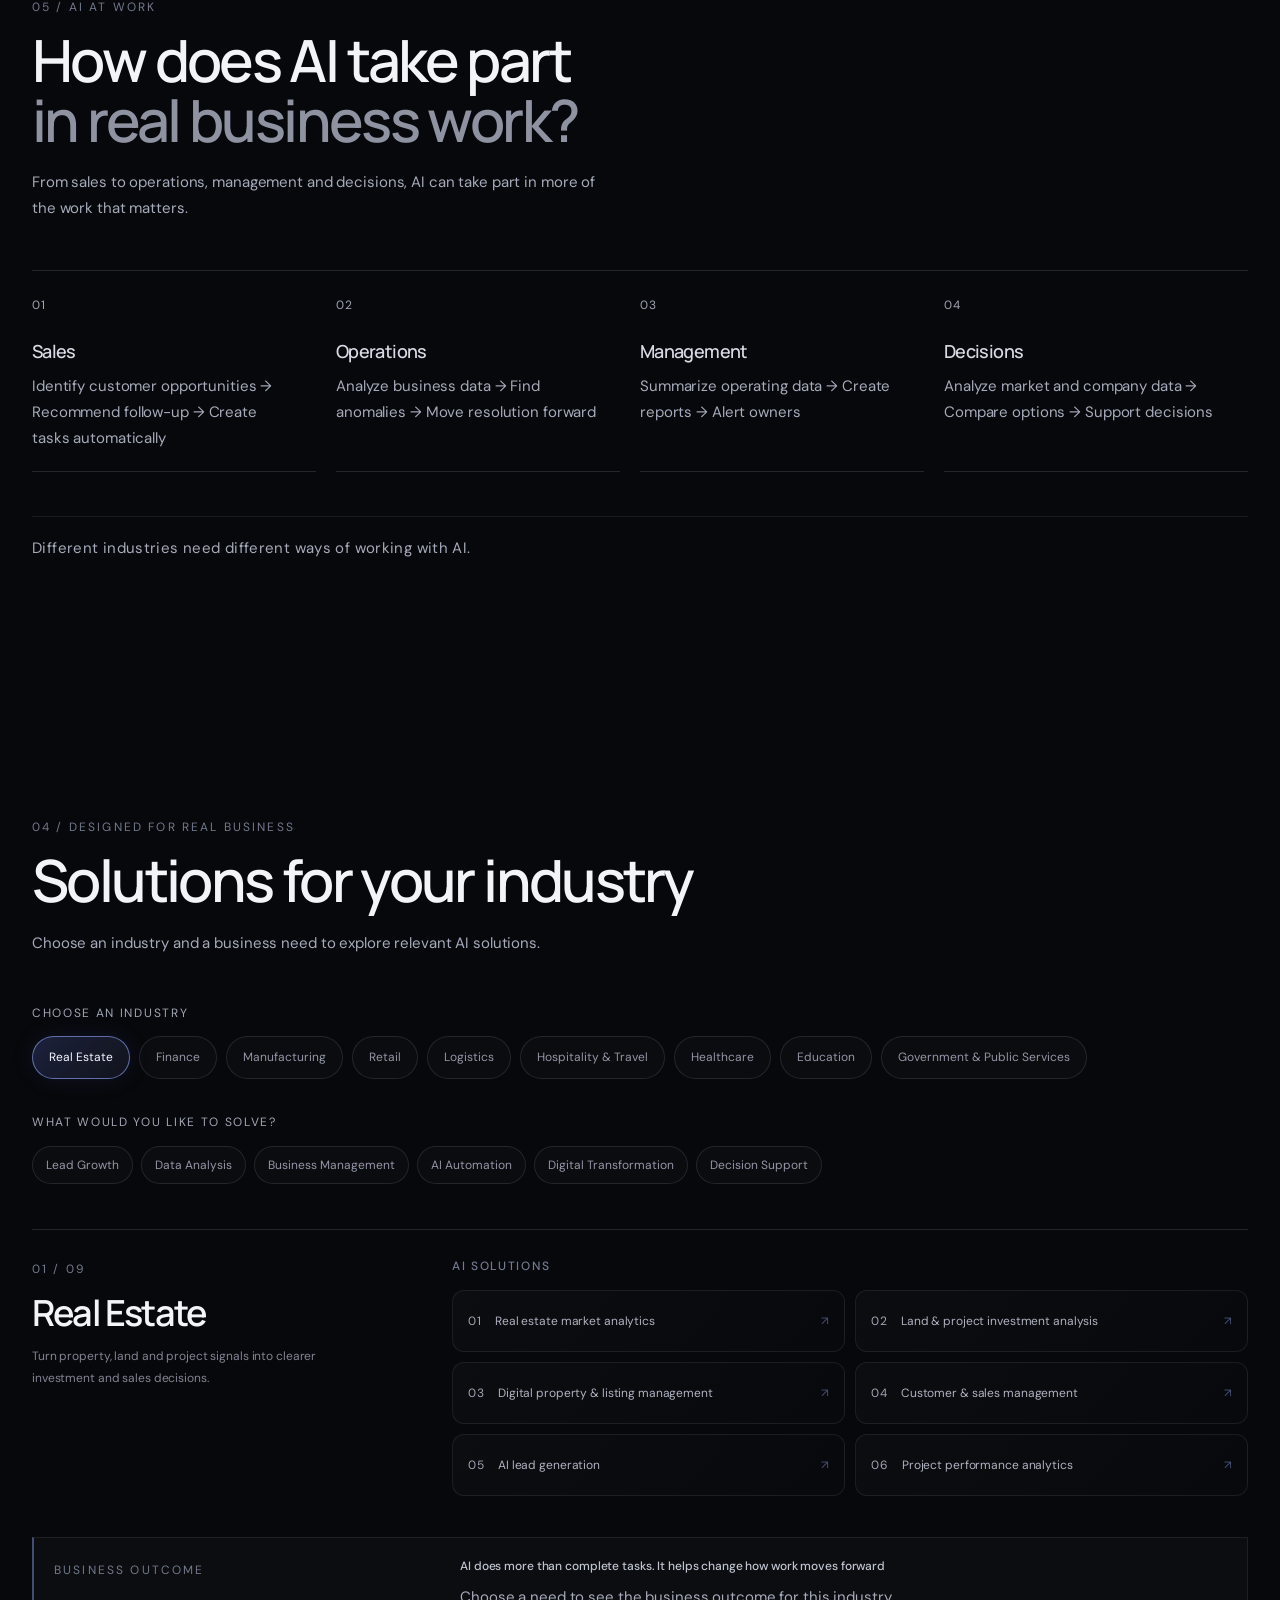
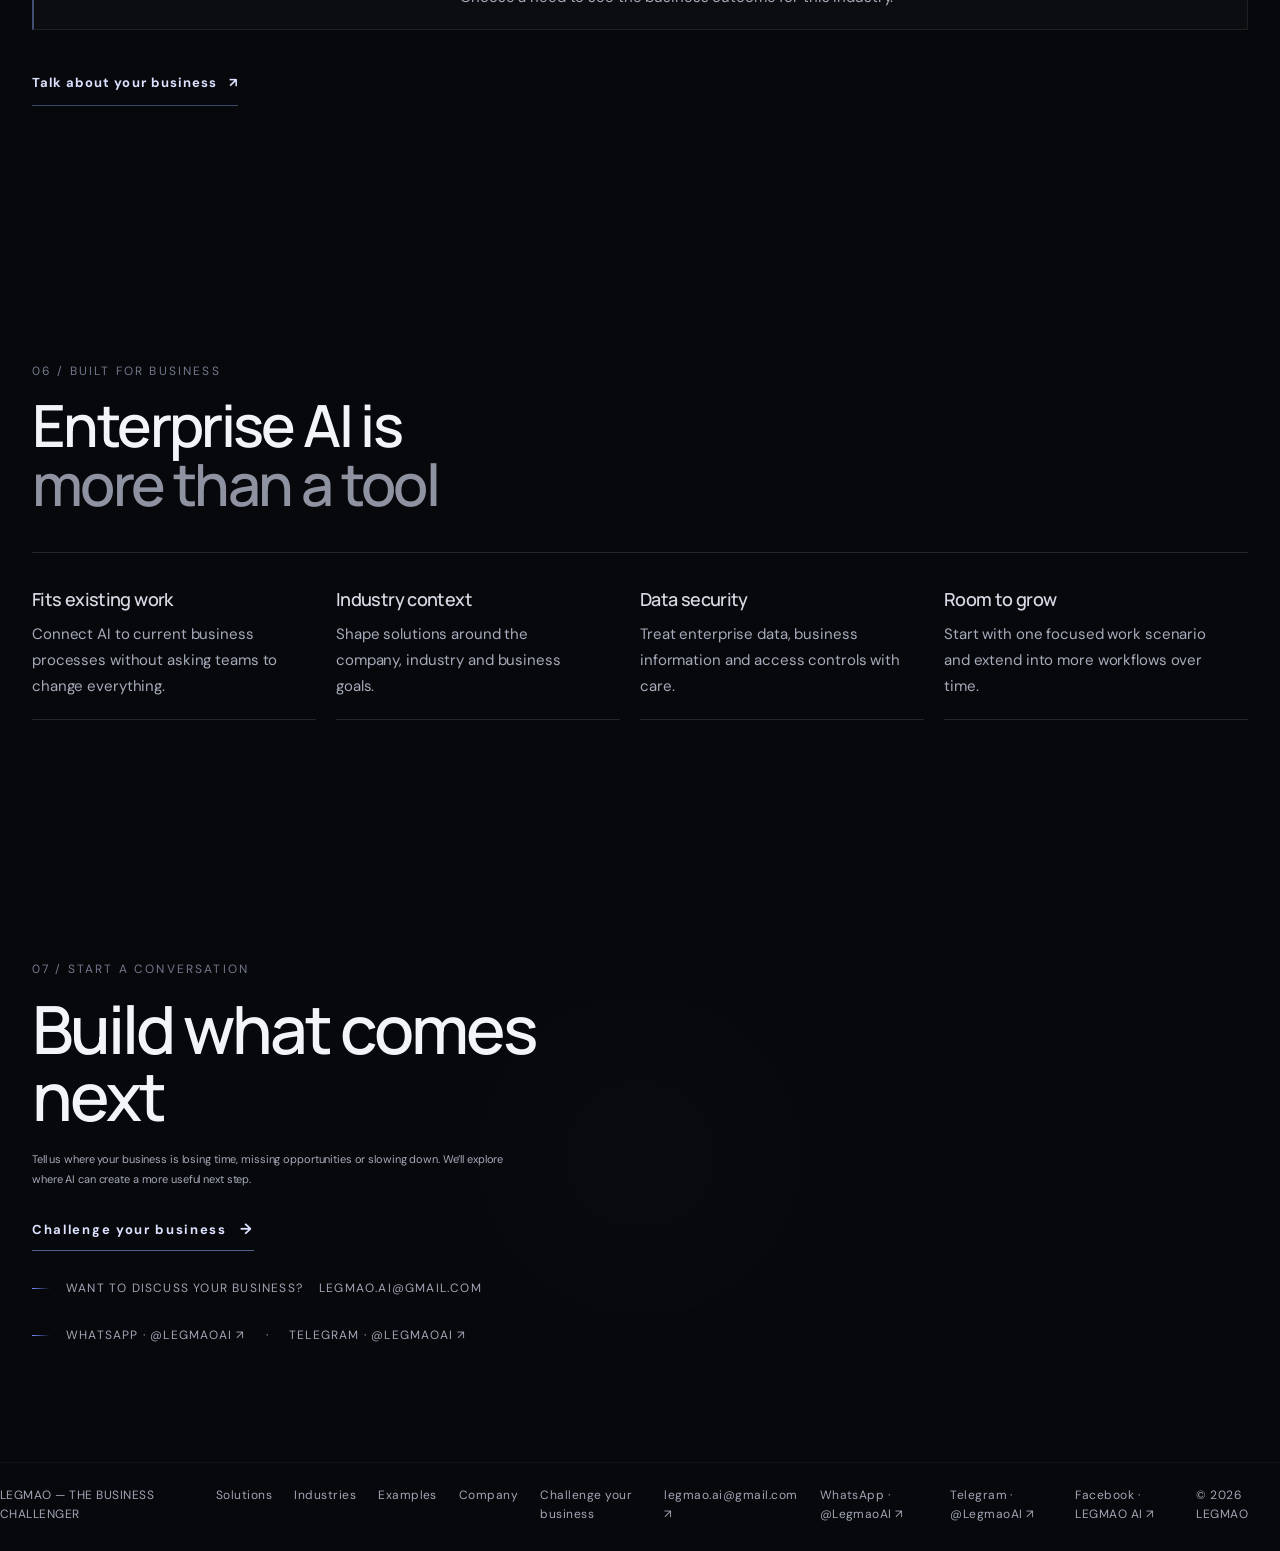
==== commit 9a59e200: "Enable reliable mobile language controls on all six pages" ====
--- a/index.html
+++ b/index.html
@@ -12,7 +12,7 @@
 <link href="https://fonts.googleapis.com/css2?family=DM+Sans:wght@400;500;600;700&amp;family=Manrope:wght@400;500;600;700;800&amp;display=swap" rel="stylesheet"/>
 
   <link rel="stylesheet" href="assets/style.css?v=20261008-cursor3">
-</head>
+<link rel="stylesheet" href="assets/mobile.css?v=20261008-mobile1"></head>
 <body>
 <div class="cursorDot" id="cursorDot" aria-hidden="true"></div><div class="cursorRing" id="cursorRing" aria-hidden="true"></div>
 <a class="skip" href="#main">Skip to content</a>
@@ -107,5 +107,5 @@
 
   <script src="assets/script.js?v=20261008-cursor3" defer></script>
   <script src="assets/title-punctuation.js?v=20261008-cursor3" defer></script>
-</body>
+<script src="assets/mobile.js?v=20261008-mobile1" defer></script></body>
 </html>
--- a/assets/mobile.css
+++ b/assets/mobile.css
@@ -0,0 +1,38 @@
+.mobileLanguage{display:none}
+@media(max-width:900px){
+  .navright.mobile-language-ready .lang{display:none!important}
+  .mobileLanguage{display:block;min-height:44px;max-width:150px;width:38vw;padding:9px 25px 9px 10px;border:1px solid #343846;border-radius:9px;background:#101219;color:#edf0fa;font:16px/1.4 Arial,sans-serif;touch-action:manipulation}
+  .mobileLanguage:focus-visible{outline:2px solid #bdc7ff;outline-offset:2px}
+  .nav{overflow:visible!important;padding-left:12px!important;padding-right:8px!important}
+  .navright{min-width:0;gap:6px!important}
+  .navcta{display:none!important}
+  .menuToggle{display:block!important;min-width:44px;min-height:44px;padding:8px!important;touch-action:manipulation}
+  .navlinks{display:none!important;position:absolute!important;top:calc(100% + 8px)!important;left:0!important;right:0!important;flex-direction:column!important;gap:0!important;padding:8px!important;border:1px solid #343846;border-radius:12px;background:#101219!important;max-height:calc(100svh - 100px);overflow-y:auto;box-shadow:0 18px 40px #0008}
+  .navlinks.is-open,.navlinks.open{display:flex!important}
+  .navlinks a{display:flex;align-items:center;min-height:48px;padding:10px 14px!important;font-size:15px!important;color:#e4e8f2!important}
+  .footerlinks a{display:inline-flex;align-items:center;min-height:44px;overflow-wrap:anywhere}
+}
+@media(max-width:600px){
+  .wrap{width:calc(100% - 40px)!important;min-width:0}
+  .hero{min-height:100svh;padding:140px 0 160px!important}
+  .hero>.wrap.heroContent{flex:0 1 auto!important;width:calc(100% - 40px)!important;max-width:calc(100% - 40px)!important;margin:0 20px!important;padding-bottom:0!important;transform:none!important}
+  .hero h1{font-size:clamp(38px,10.4vw,60px)!important;line-height:1.18!important;max-width:100%!important;overflow-wrap:anywhere;word-break:normal}
+  .heroLead,.heroSub,.pageLead,.challengeLead{font-size:16px!important;line-height:1.75!important;overflow-wrap:anywhere}
+  .heroActions{flex-wrap:wrap;gap:16px;margin-top:28px}
+  .textbtn,.secondaryLink,.pageAction,.industryCTA{min-height:44px;align-items:center;font-size:14px!important}
+  .pageHero h1,.challengeHero h1{font-size:clamp(36px,10vw,58px)!important;line-height:1.15!important;overflow-wrap:anywhere;max-width:100%}
+  .pageHero,.challengeHero{padding-top:130px!important}
+  .pageCard p,.principleCard p,.industryPageCard p,.exampleCard p,.challengeAside>p,.challengeConsent,.challengeStatus{font-size:15px!important;line-height:1.75!important;color:#aeb5c5!important}
+  .pageCard,.principleCard,.industryPageCard,.exampleCard{padding:24px!important}
+  .pageSection,.challengeFormSection{padding-top:64px!important;padding-bottom:80px!important}
+  .industryTab,.industryNeed,.demoBtn{min-height:44px!important;font-size:14px!important}
+  .field strong{font-size:15px!important;overflow-wrap:anywhere}
+  .challengeForm{padding:22px!important;min-width:0}
+  .challengeField{font-size:14px!important;letter-spacing:0!important}
+  .challengeField input,.challengeField textarea{font-size:16px!important;min-height:48px}
+  .challengeConsent input{flex:none;width:20px;height:20px}
+  .challengeSubmit{min-height:52px;font-size:15px!important}
+  .challengePath{flex-wrap:wrap;gap:10px;font-size:12px!important;letter-spacing:0!important}
+  .footer{gap:20px!important;padding:28px 20px!important}
+  .footerlinks{gap:4px 16px!important}
+}
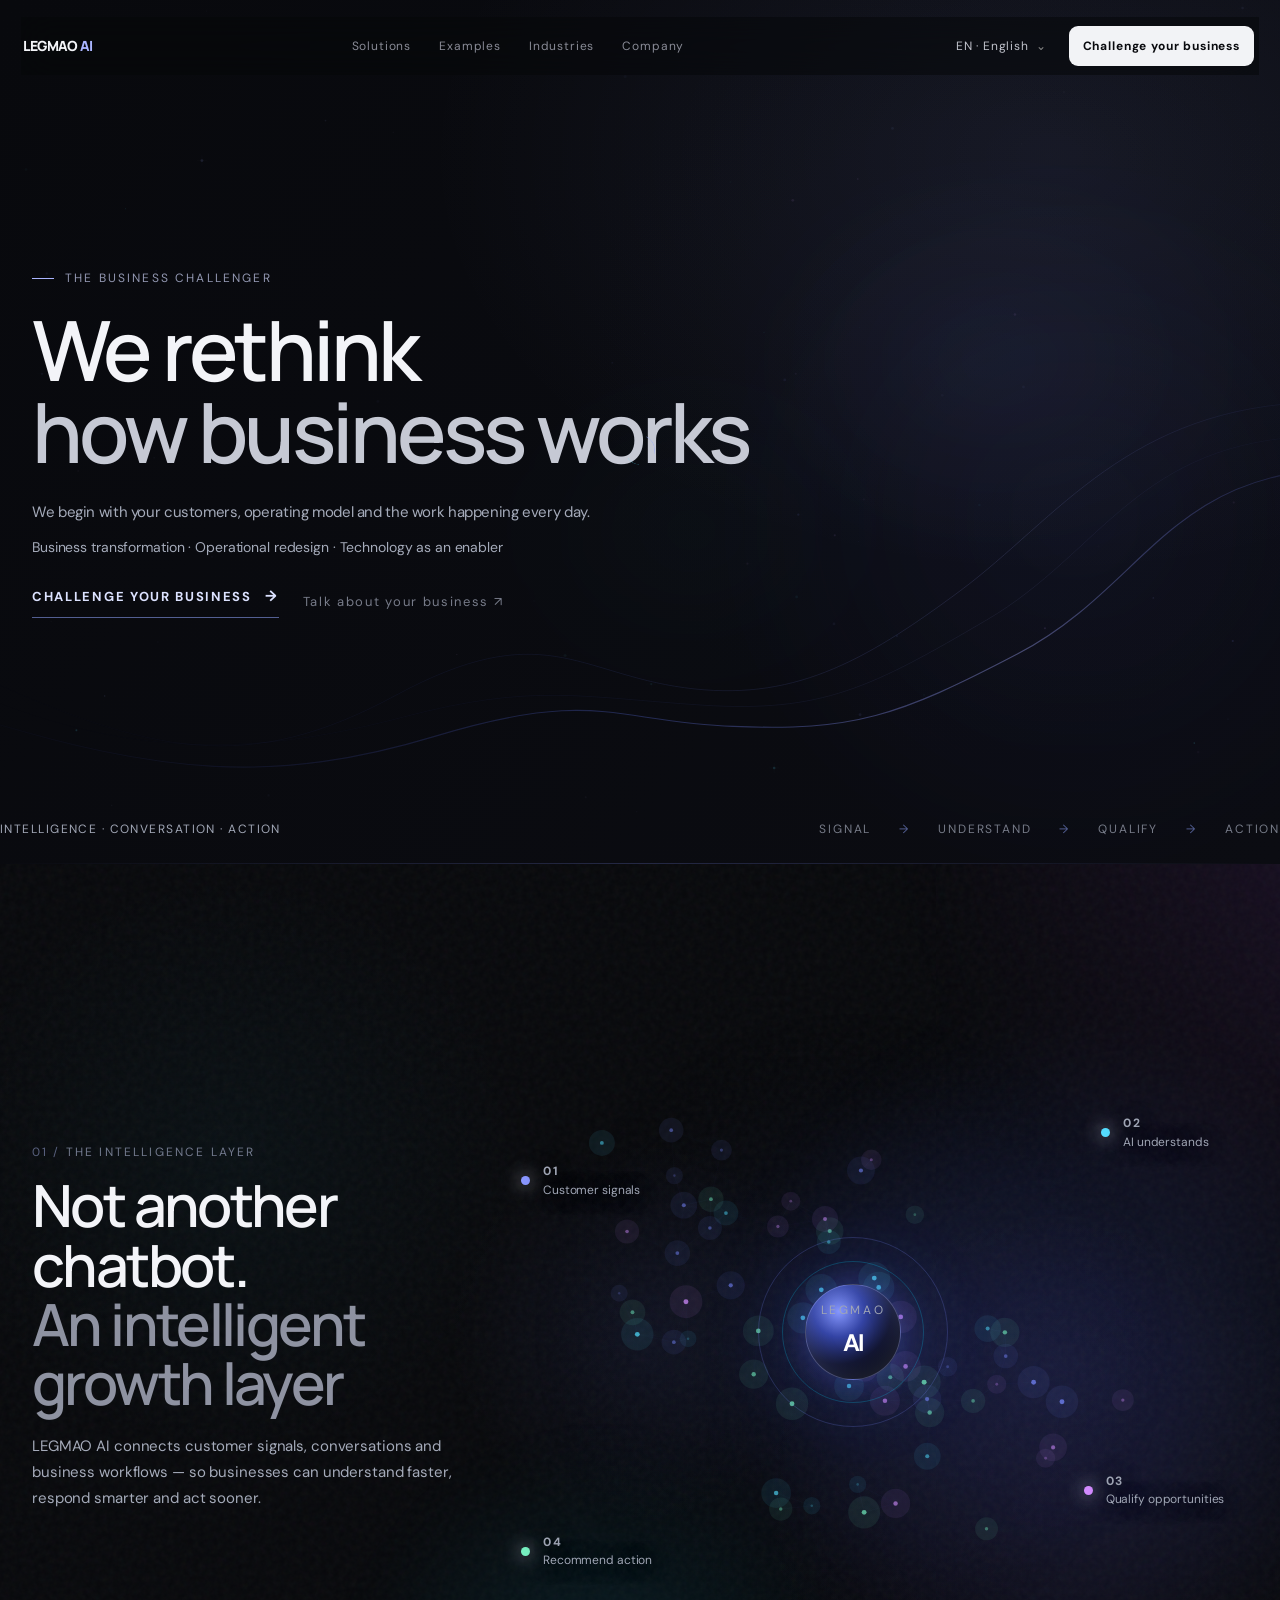
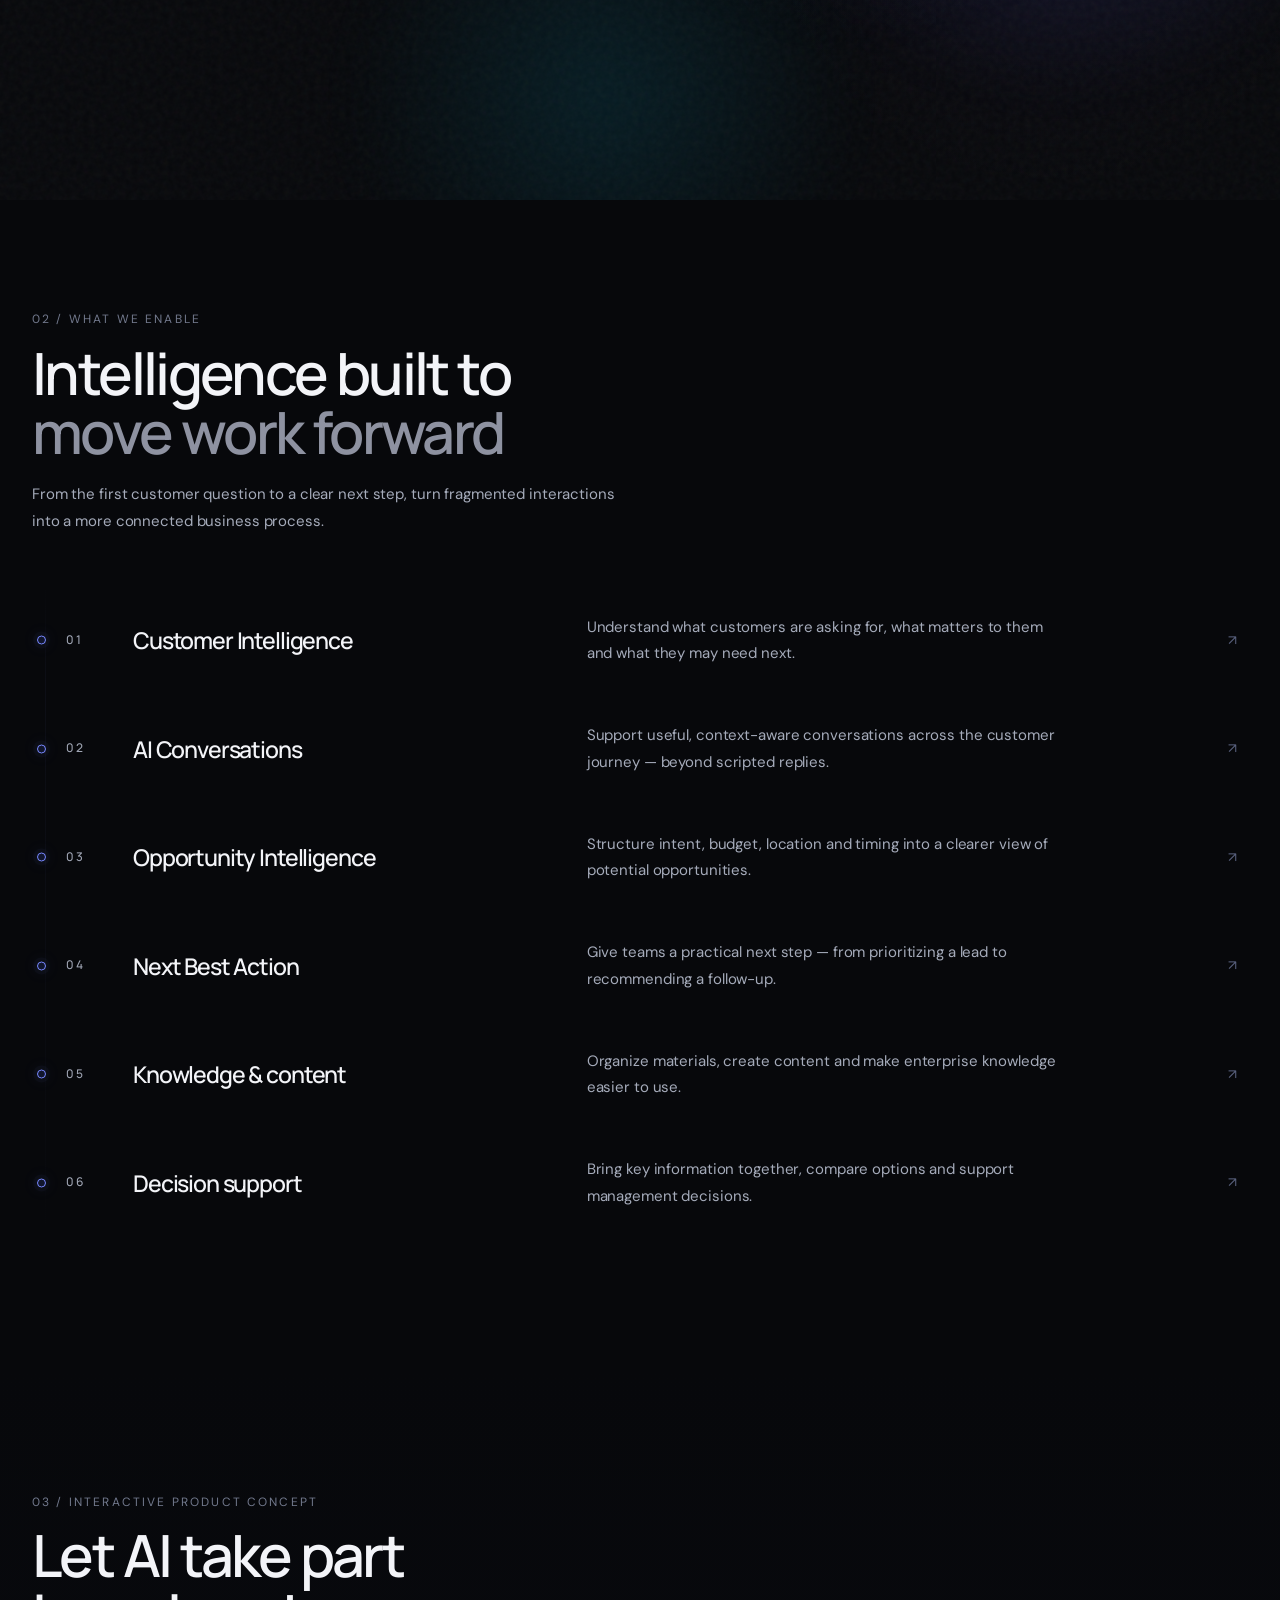
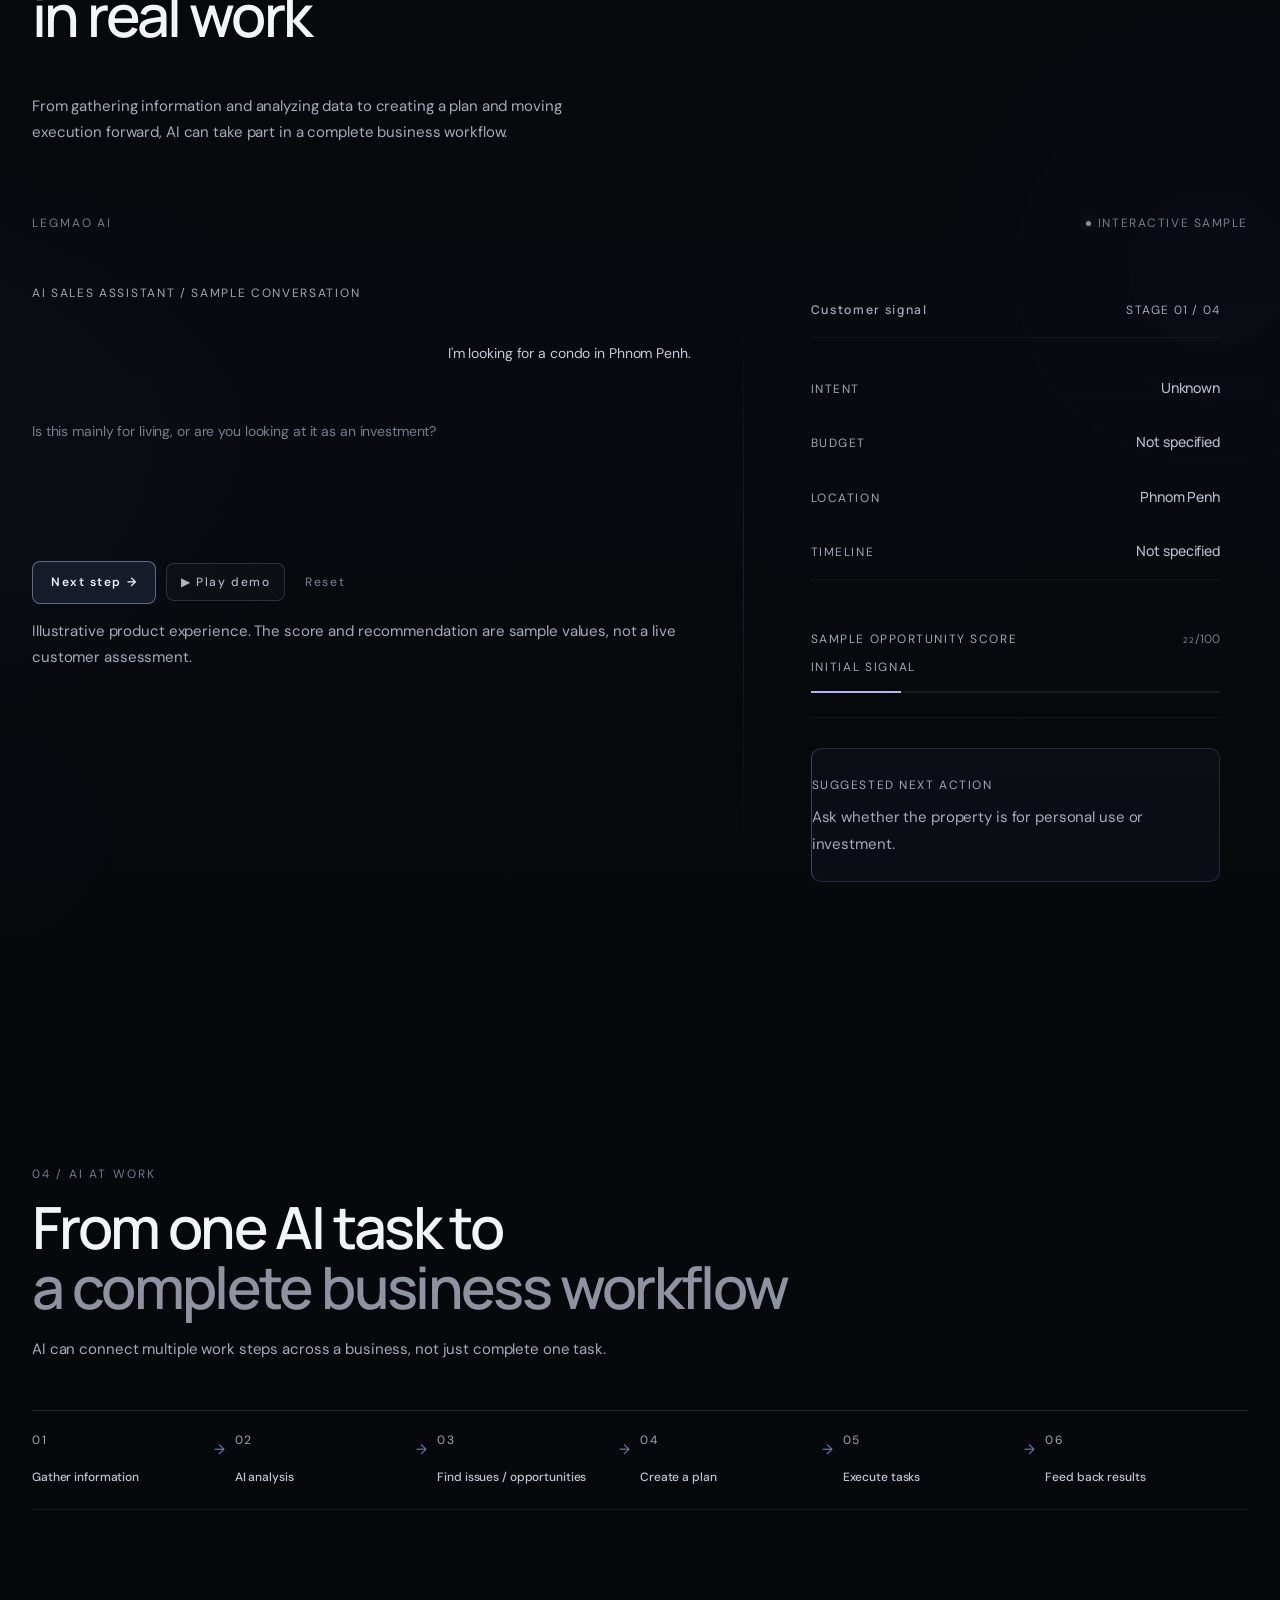
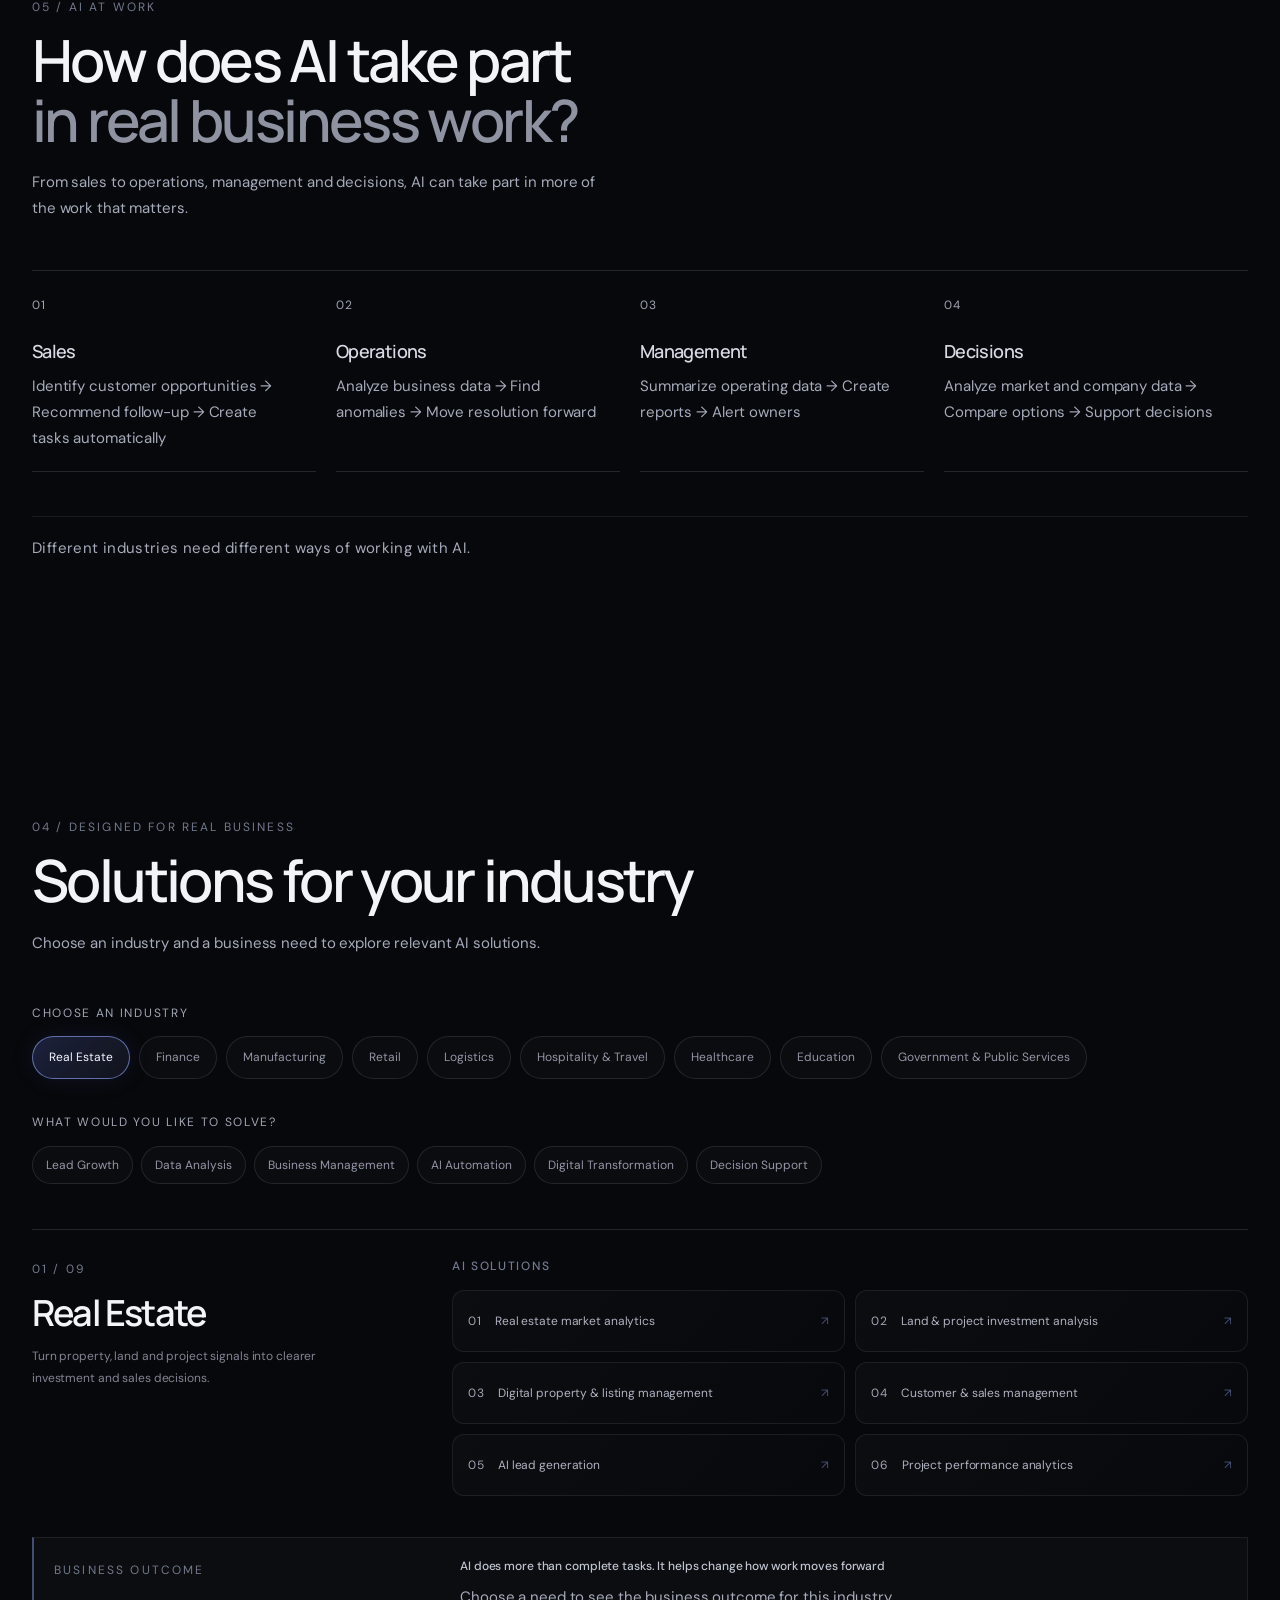
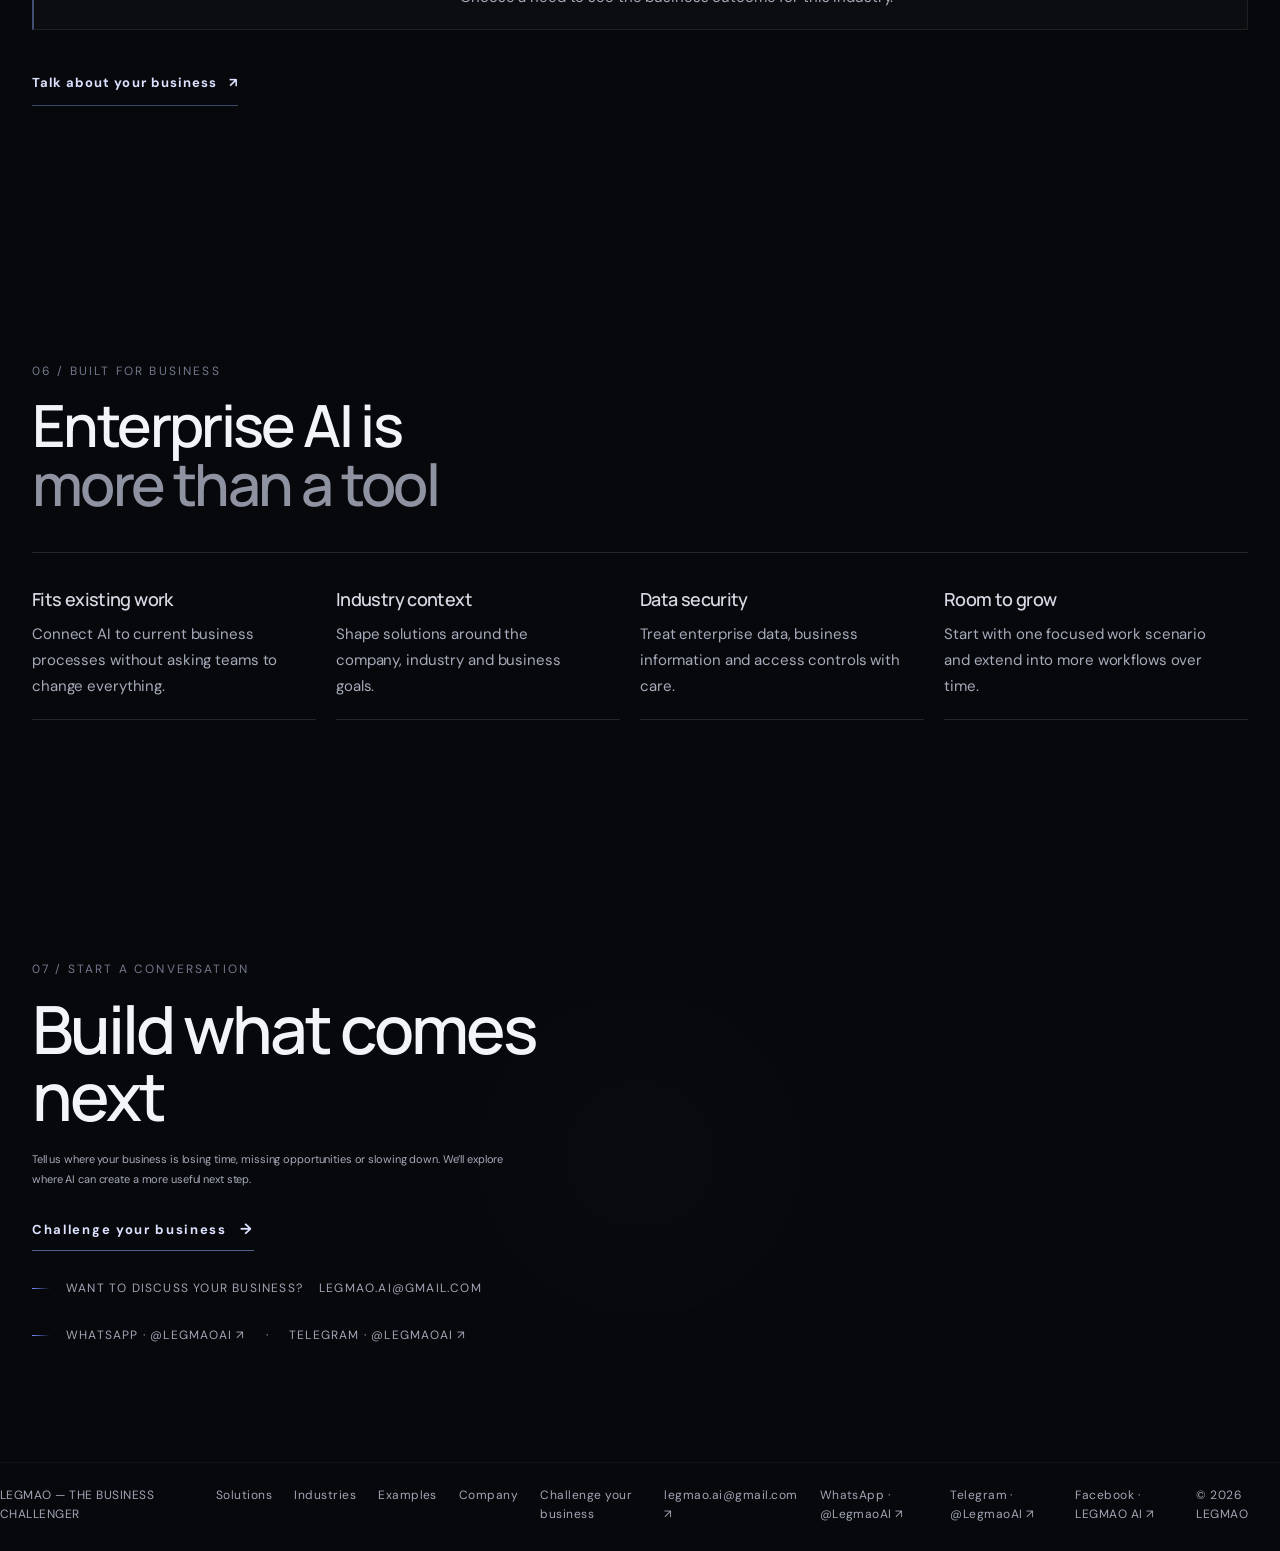
==== commit ce1e253c: "Refresh mobile assets across all pages after responsive review" ====
--- a/index.html
+++ b/index.html
@@ -12,7 +12,7 @@
 <link href="https://fonts.googleapis.com/css2?family=DM+Sans:wght@400;500;600;700&amp;family=Manrope:wght@400;500;600;700;800&amp;display=swap" rel="stylesheet"/>
 
   <link rel="stylesheet" href="assets/style.css?v=20261008-cursor3">
-<link rel="stylesheet" href="assets/mobile.css?v=20261008-mobile1"></head>
+<link rel="stylesheet" href="assets/mobile.css?v=20261008-mobile2"></head>
 <body>
 <div class="cursorDot" id="cursorDot" aria-hidden="true"></div><div class="cursorRing" id="cursorRing" aria-hidden="true"></div>
 <a class="skip" href="#main">Skip to content</a>
@@ -107,5 +107,5 @@
 
   <script src="assets/script.js?v=20261008-cursor3" defer></script>
   <script src="assets/title-punctuation.js?v=20261008-cursor3" defer></script>
-<script src="assets/mobile.js?v=20261008-mobile1" defer></script></body>
+<script src="assets/mobile.js?v=20261008-mobile2" defer></script></body>
 </html>
--- a/assets/mobile.css
+++ b/assets/mobile.css
@@ -1,5 +1,8 @@
 .mobileLanguage{display:none}
 @media(max-width:900px){
+  .heroCore{position:absolute!important;right:-40vw!important;top:25%!important;pointer-events:none}
+  .hero>.wrap{flex:0 0 calc(100% - 40px)!important;width:calc(100% - 40px)!important;margin:0 20px!important}
+  .heroContent{width:100%!important;max-width:100%!important}
   .navright.mobile-language-ready .lang{display:none!important}
   .mobileLanguage{display:block;min-height:44px;max-width:150px;width:38vw;padding:9px 25px 9px 10px;border:1px solid #343846;border-radius:9px;background:#101219;color:#edf0fa;font:16px/1.4 Arial,sans-serif;touch-action:manipulation}
   .mobileLanguage:focus-visible{outline:2px solid #bdc7ff;outline-offset:2px}
@@ -13,6 +16,9 @@
   .footerlinks a{display:inline-flex;align-items:center;min-height:44px;overflow-wrap:anywhere}
 }
 @media(max-width:600px){
+  .heroCore{position:absolute!important;right:-40vw!important;top:25%!important;pointer-events:none}
+  .hero>.wrap{flex:0 0 calc(100% - 40px)!important;width:calc(100% - 40px)!important;margin:0 20px!important}
+  .heroContent{width:100%!important;max-width:100%!important;padding-bottom:0!important}
   .wrap{width:calc(100% - 40px)!important;min-width:0}
   .hero{min-height:100svh;padding:140px 0 160px!important}
   .hero>.wrap.heroContent{flex:0 1 auto!important;width:calc(100% - 40px)!important;max-width:calc(100% - 40px)!important;margin:0 20px!important;padding-bottom:0!important;transform:none!important}
@@ -21,6 +27,7 @@
   .heroActions{flex-wrap:wrap;gap:16px;margin-top:28px}
   .textbtn,.secondaryLink,.pageAction,.industryCTA{min-height:44px;align-items:center;font-size:14px!important}
   .pageHero h1,.challengeHero h1{font-size:clamp(36px,10vw,58px)!important;line-height:1.15!important;overflow-wrap:anywhere;max-width:100%}
+  .pageHero h1 span,.challengeHero h1 span{color:#c6cbd8!important;-webkit-text-fill-color:#c6cbd8!important;-webkit-text-stroke:0!important}
   .pageHero,.challengeHero{padding-top:130px!important}
   .pageCard p,.principleCard p,.industryPageCard p,.exampleCard p,.challengeAside>p,.challengeConsent,.challengeStatus{font-size:15px!important;line-height:1.75!important;color:#aeb5c5!important}
   .pageCard,.principleCard,.industryPageCard,.exampleCard{padding:24px!important}
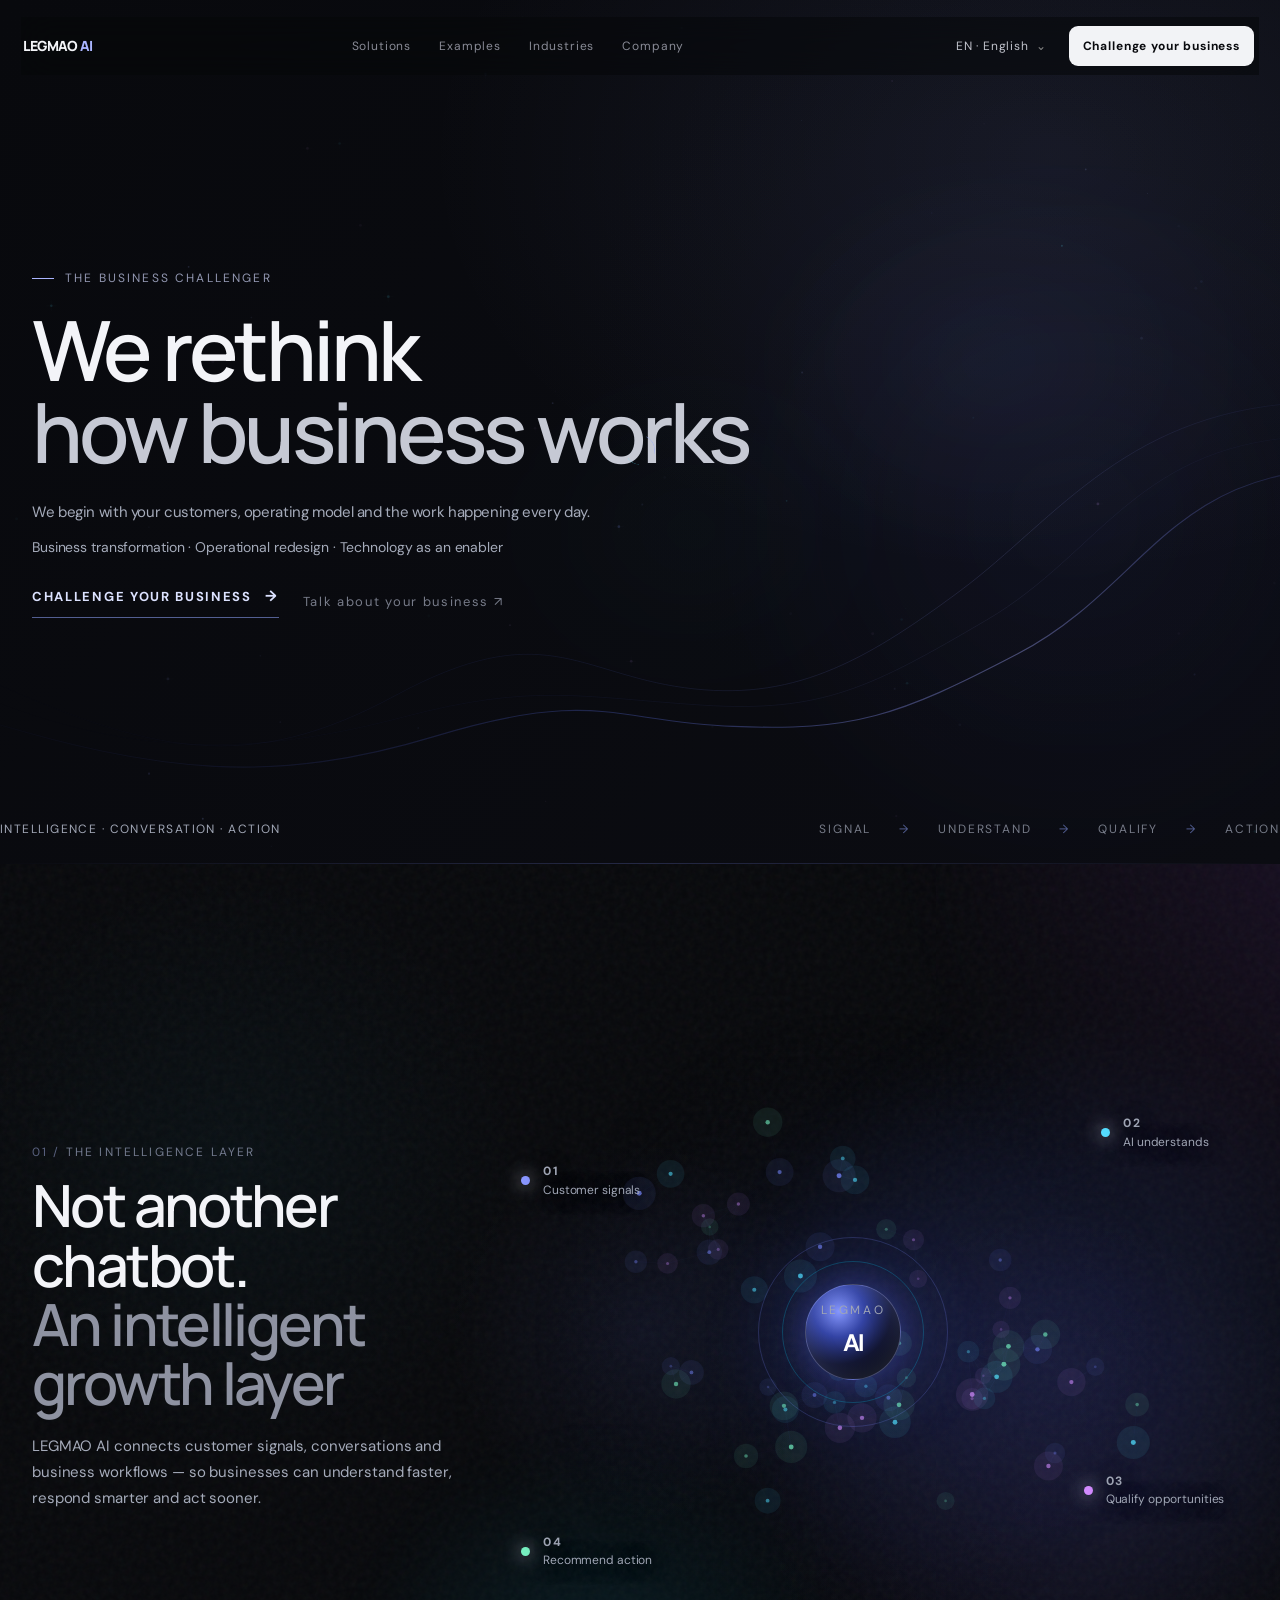
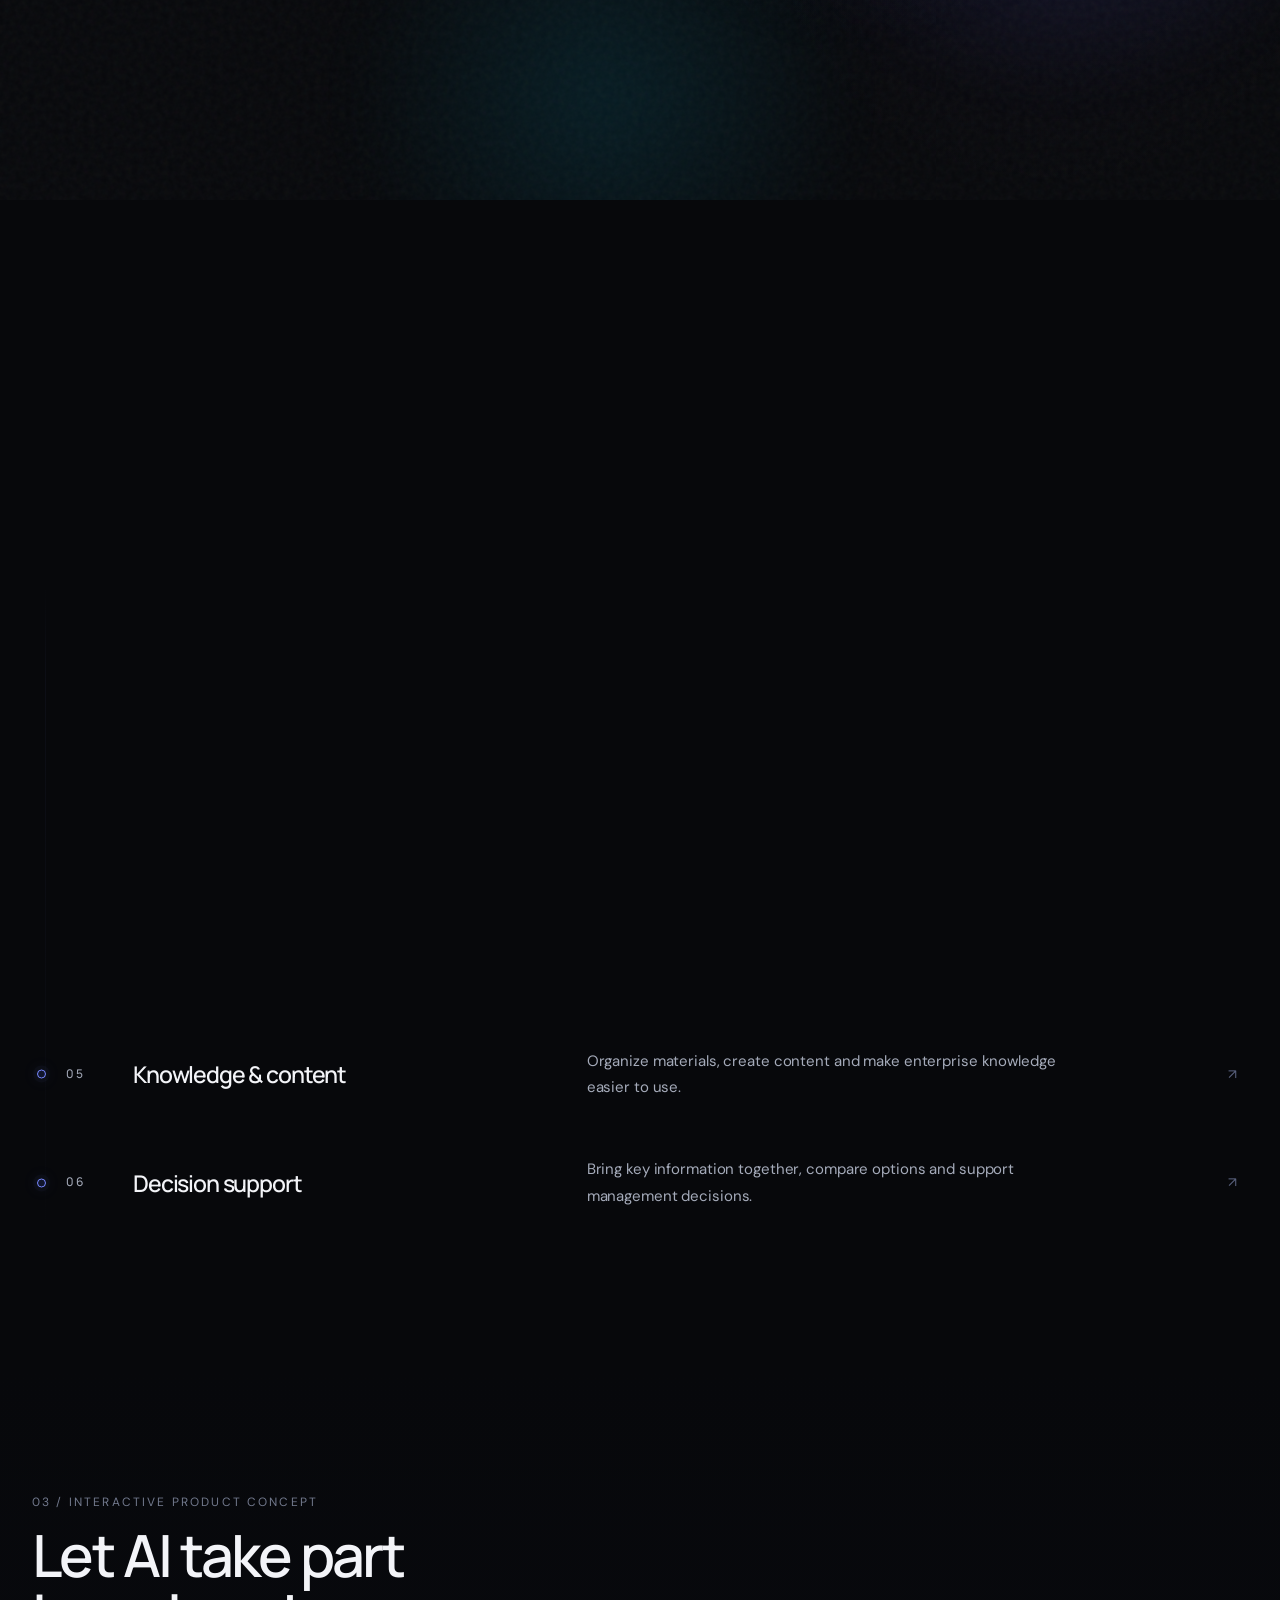
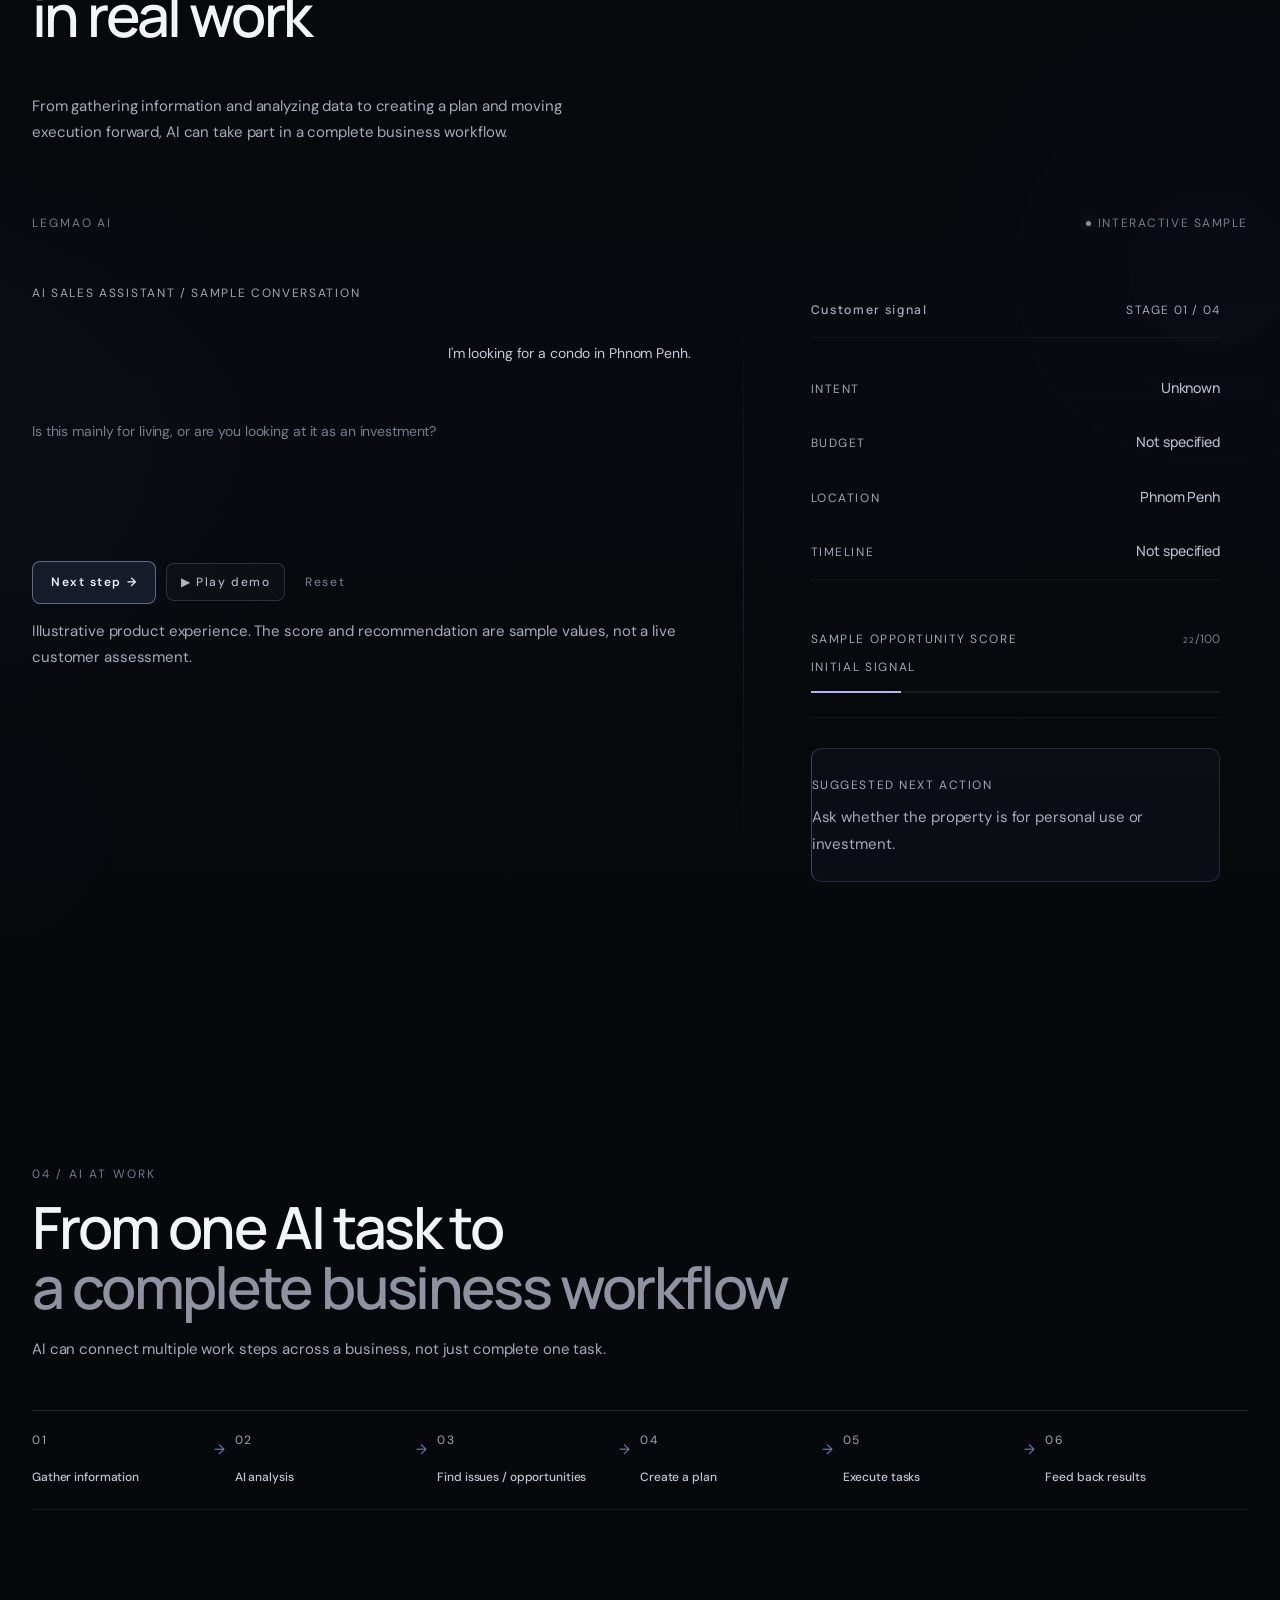
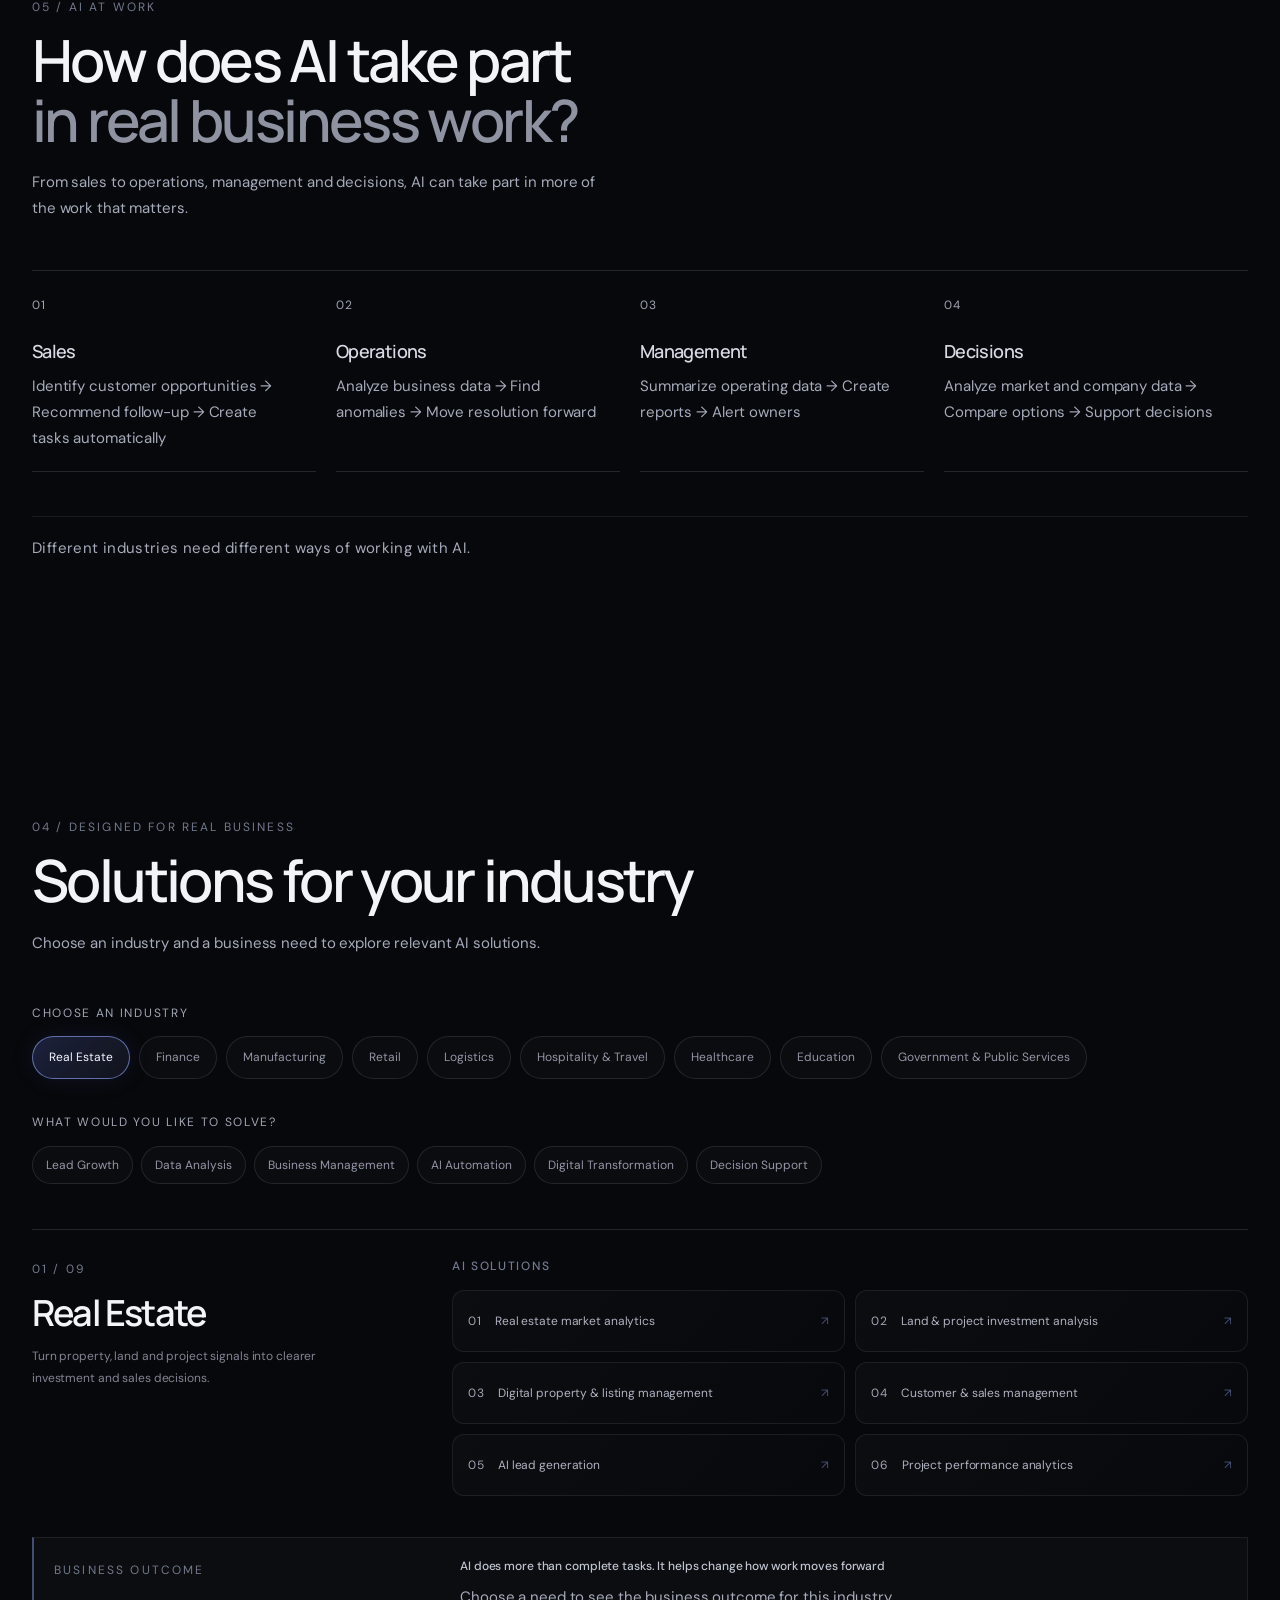
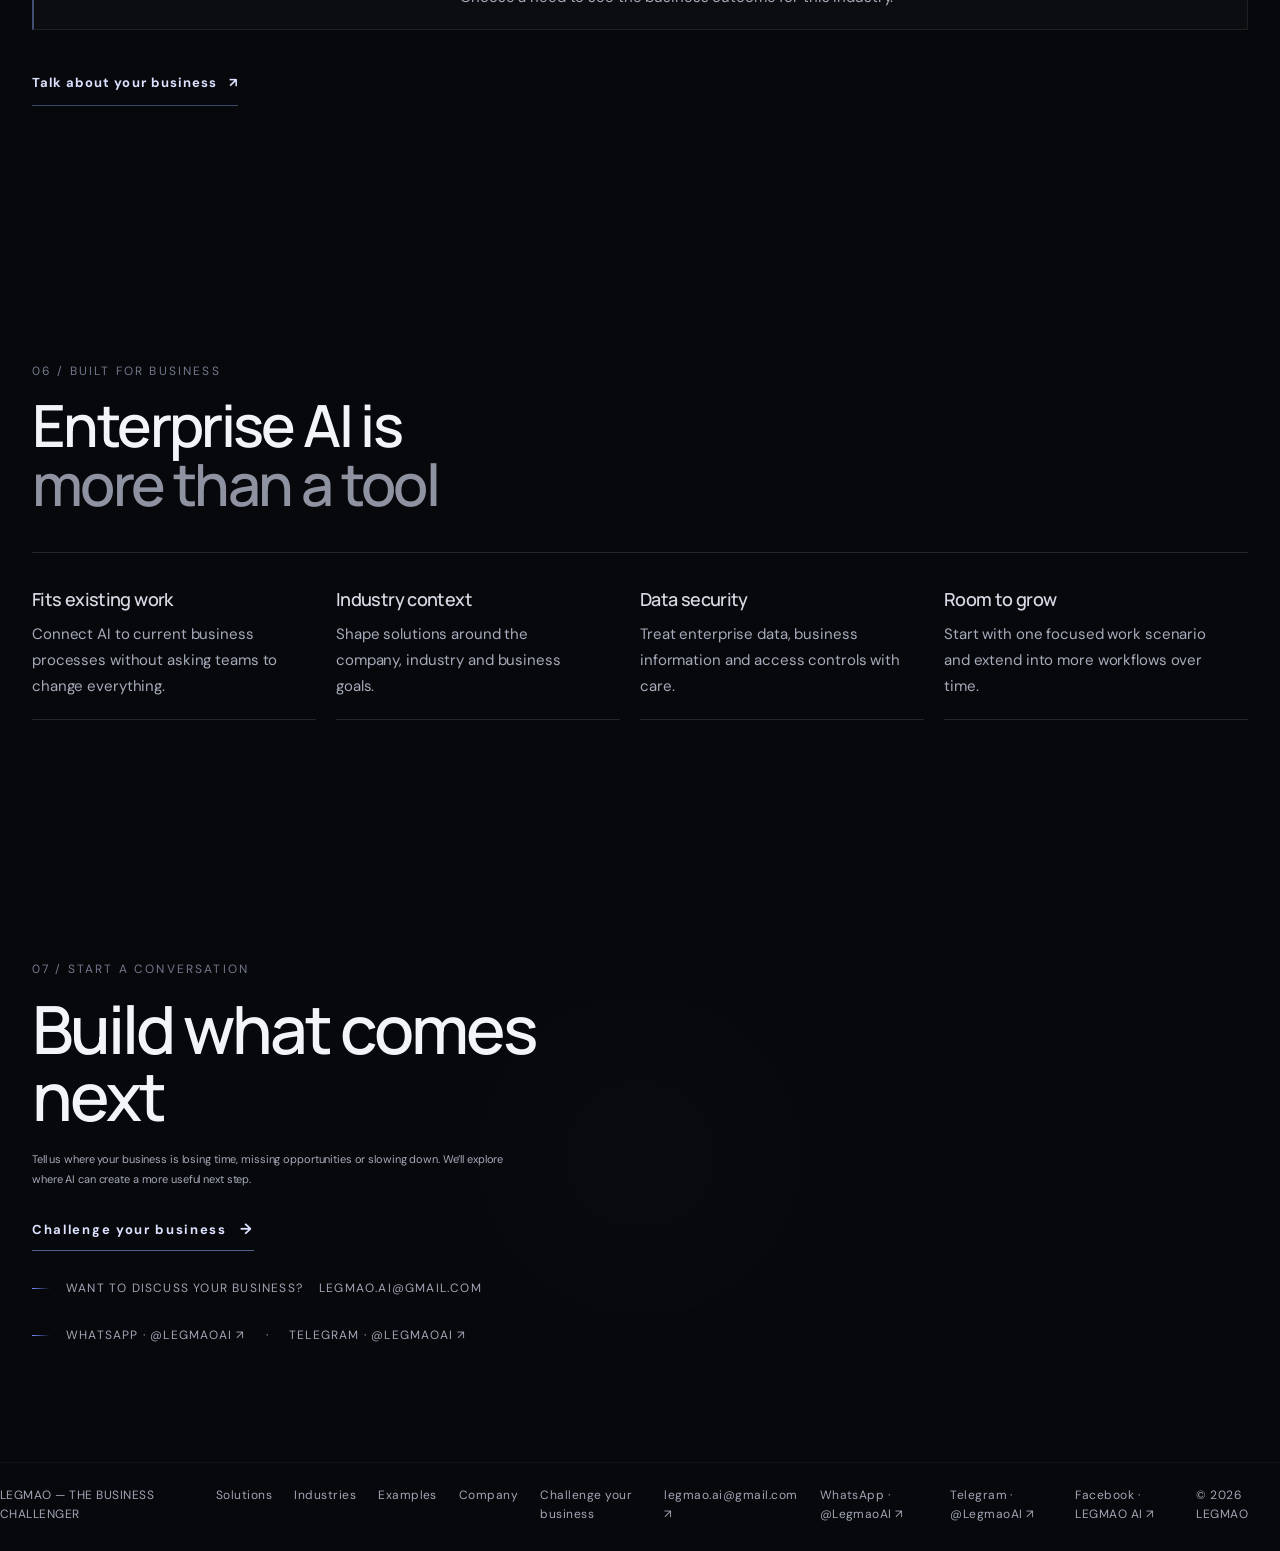
==== commit d7e943fc: "Load fixed heading script on all pages and invalidate old cached code" ====
--- a/index.html
+++ b/index.html
@@ -106,6 +106,6 @@
 <footer class="footer"><div data-i18n="footerBrand">LEGMAO — THE BUSINESS CHALLENGER</div><div class="footerlinks"><a href="solutions.html" data-i18n="navPlatform">Platform</a><a href="industries.html" data-i18n="navIndustries">Industries</a><a href="case-studies.html" data-i18n="navIntelligence">Examples</a><a href="company.html" data-i18n="navCompany">Company</a><a href="challenge.html" data-i18n="talk">Challenge</a><a href="mailto:legmao.ai@gmail.com">legmao.ai@gmail.com ↗</a><a href="https://wa.me/LegmaoAI" target="_blank" rel="noopener noreferrer">WhatsApp · @LegmaoAI ↗</a><a href="https://t.me/LegmaoAI" target="_blank" rel="noopener noreferrer">Telegram · @LegmaoAI ↗</a><a href="https://web.facebook.com/profile.php?id=61595168339296" target="_blank" rel="noopener noreferrer">Facebook · LEGMAO AI ↗</a></div><div>© <span id="year">2026</span> LEGMAO</div></footer>
 
   <script src="assets/script.js?v=20261008-cursor3" defer></script>
-  <script src="assets/title-punctuation.js?v=20261008-cursor3" defer></script>
+  <script src="assets/title-punctuation.js?v=20261008-freeze1" defer></script>
 <script src="assets/mobile.js?v=20261008-mobile2" defer></script></body>
 </html>
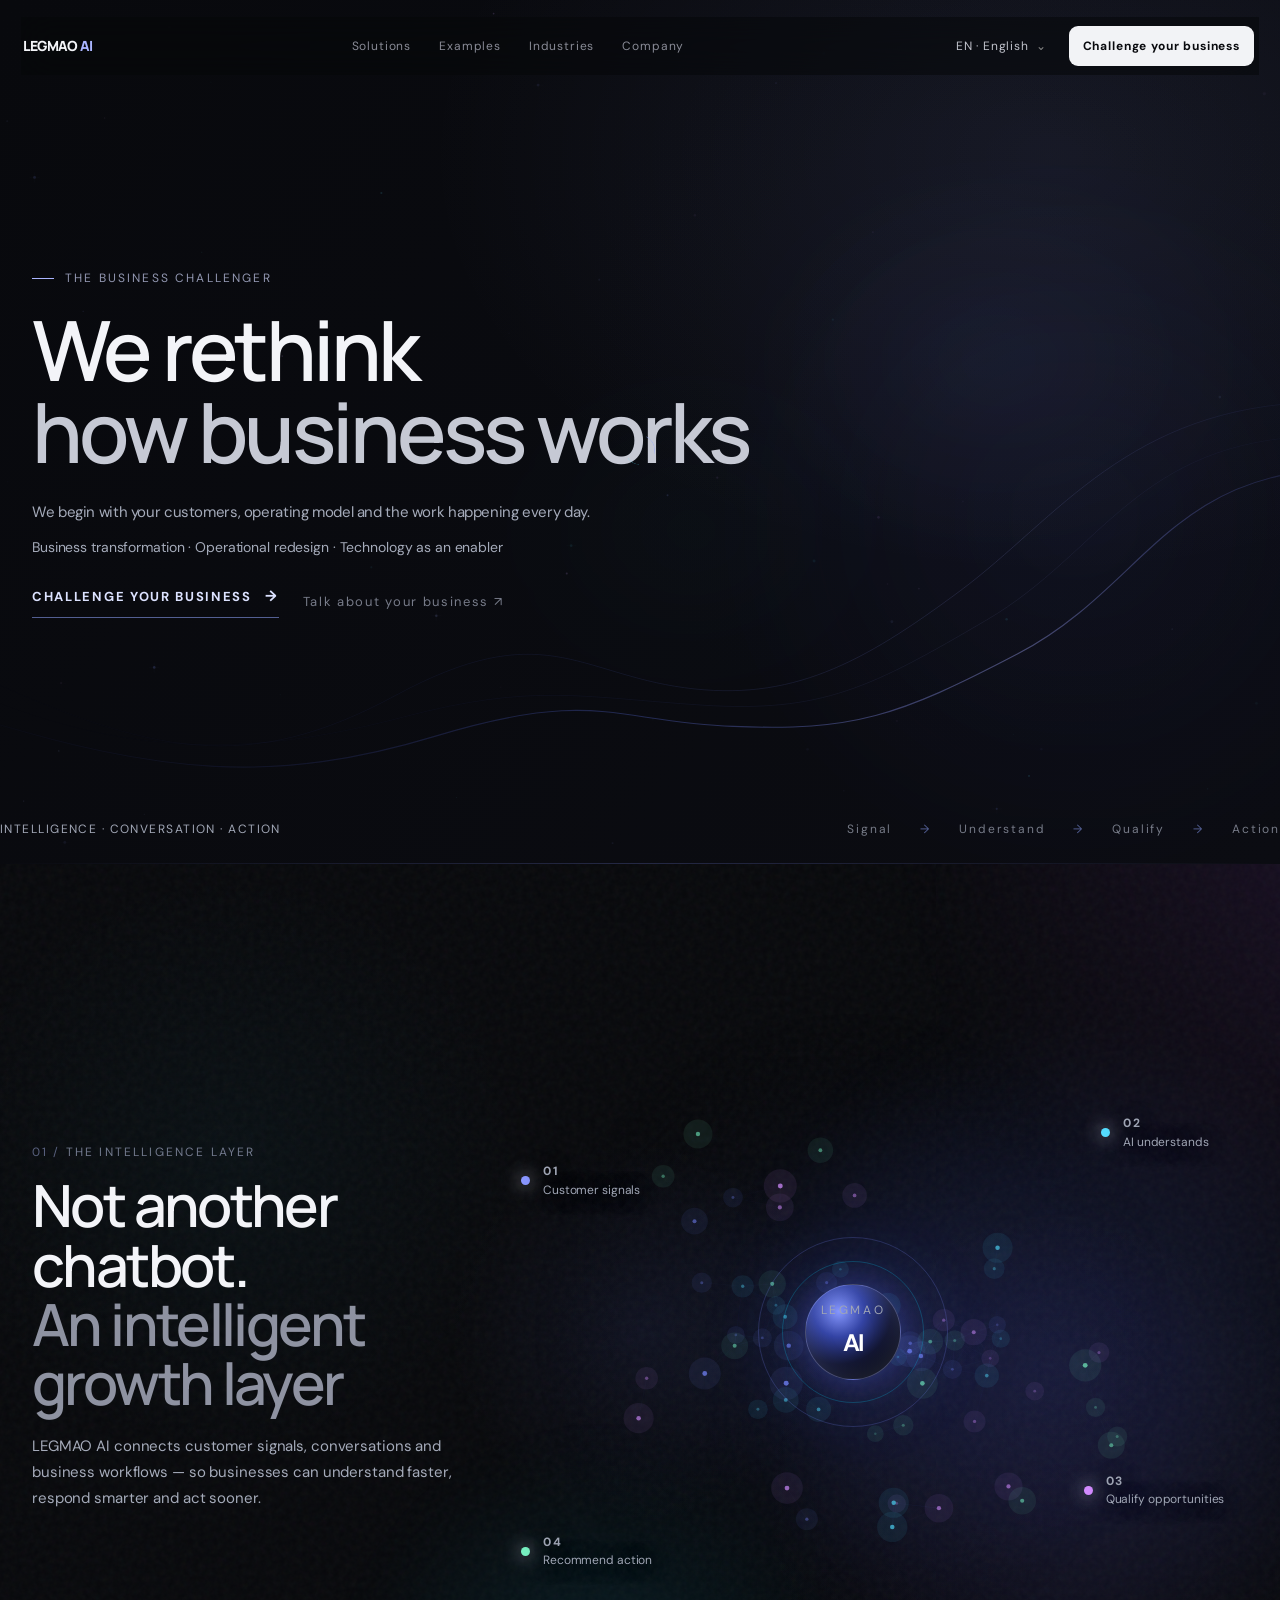
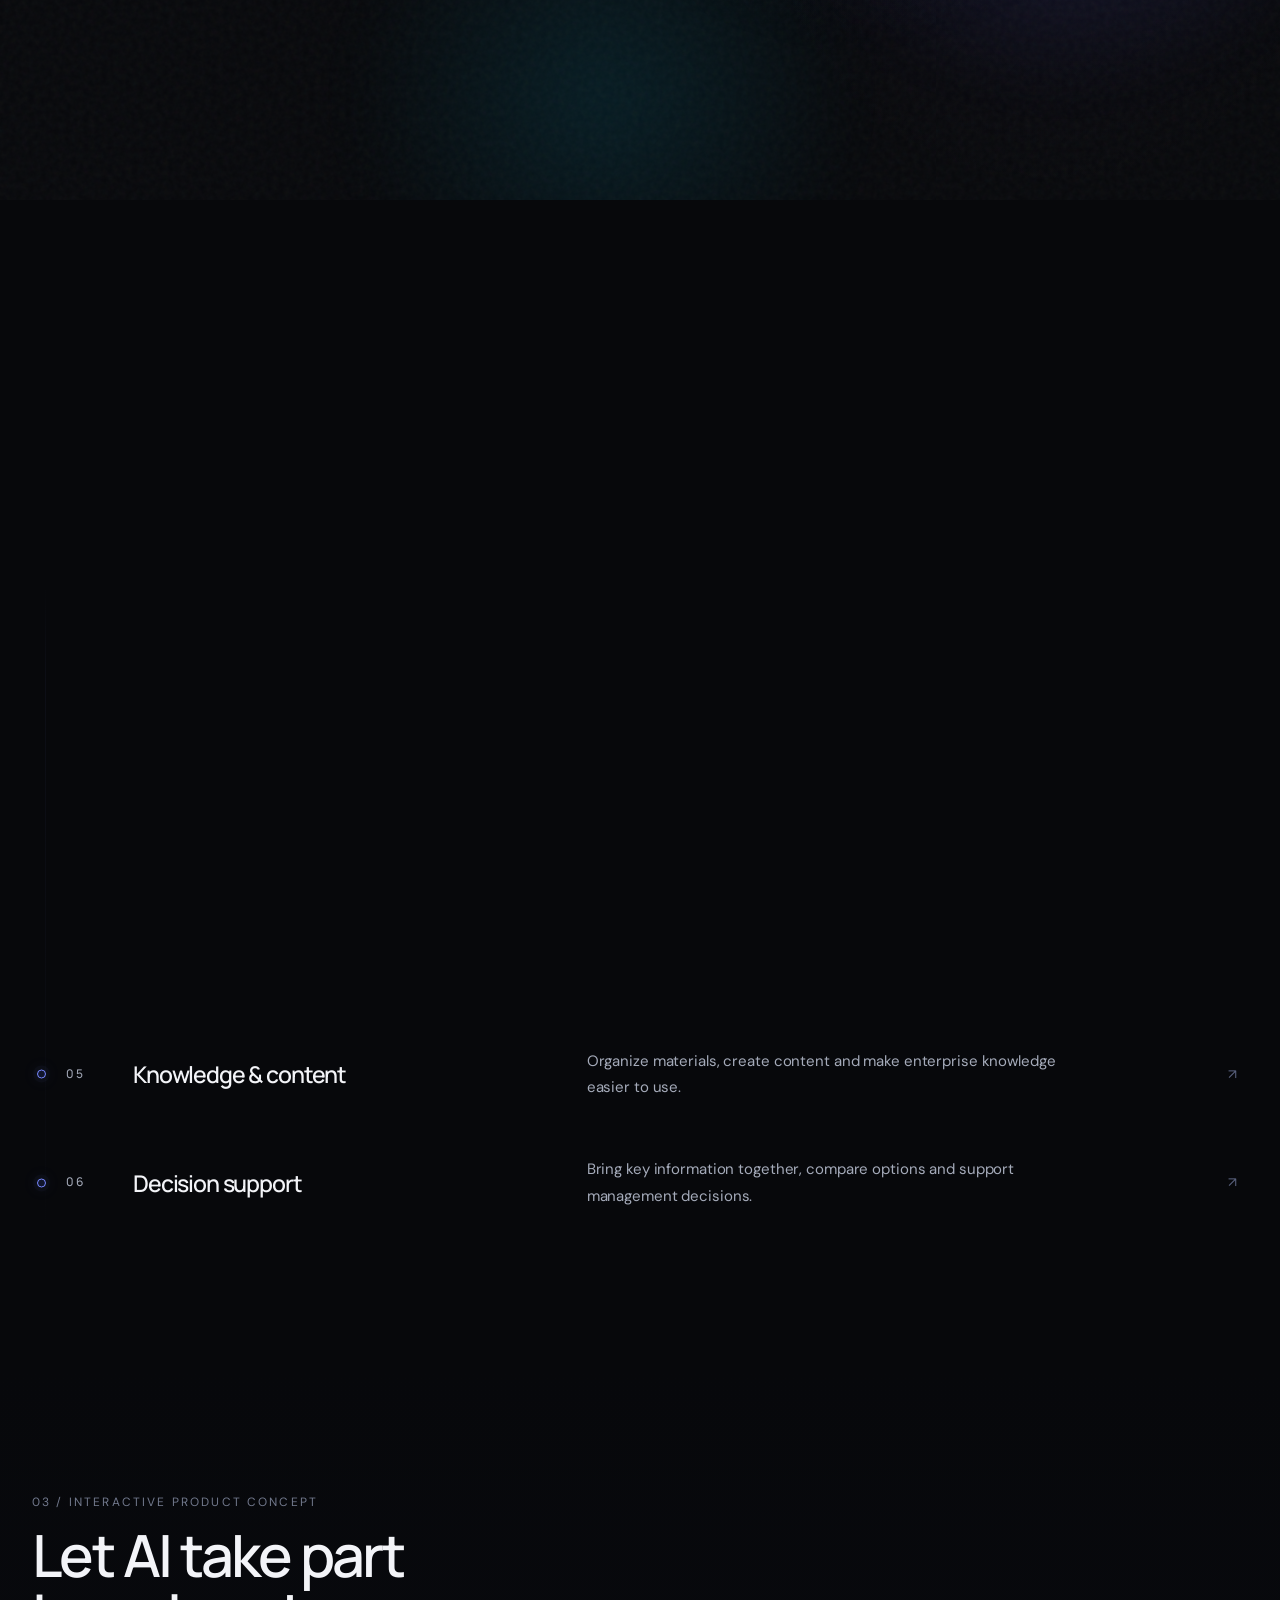
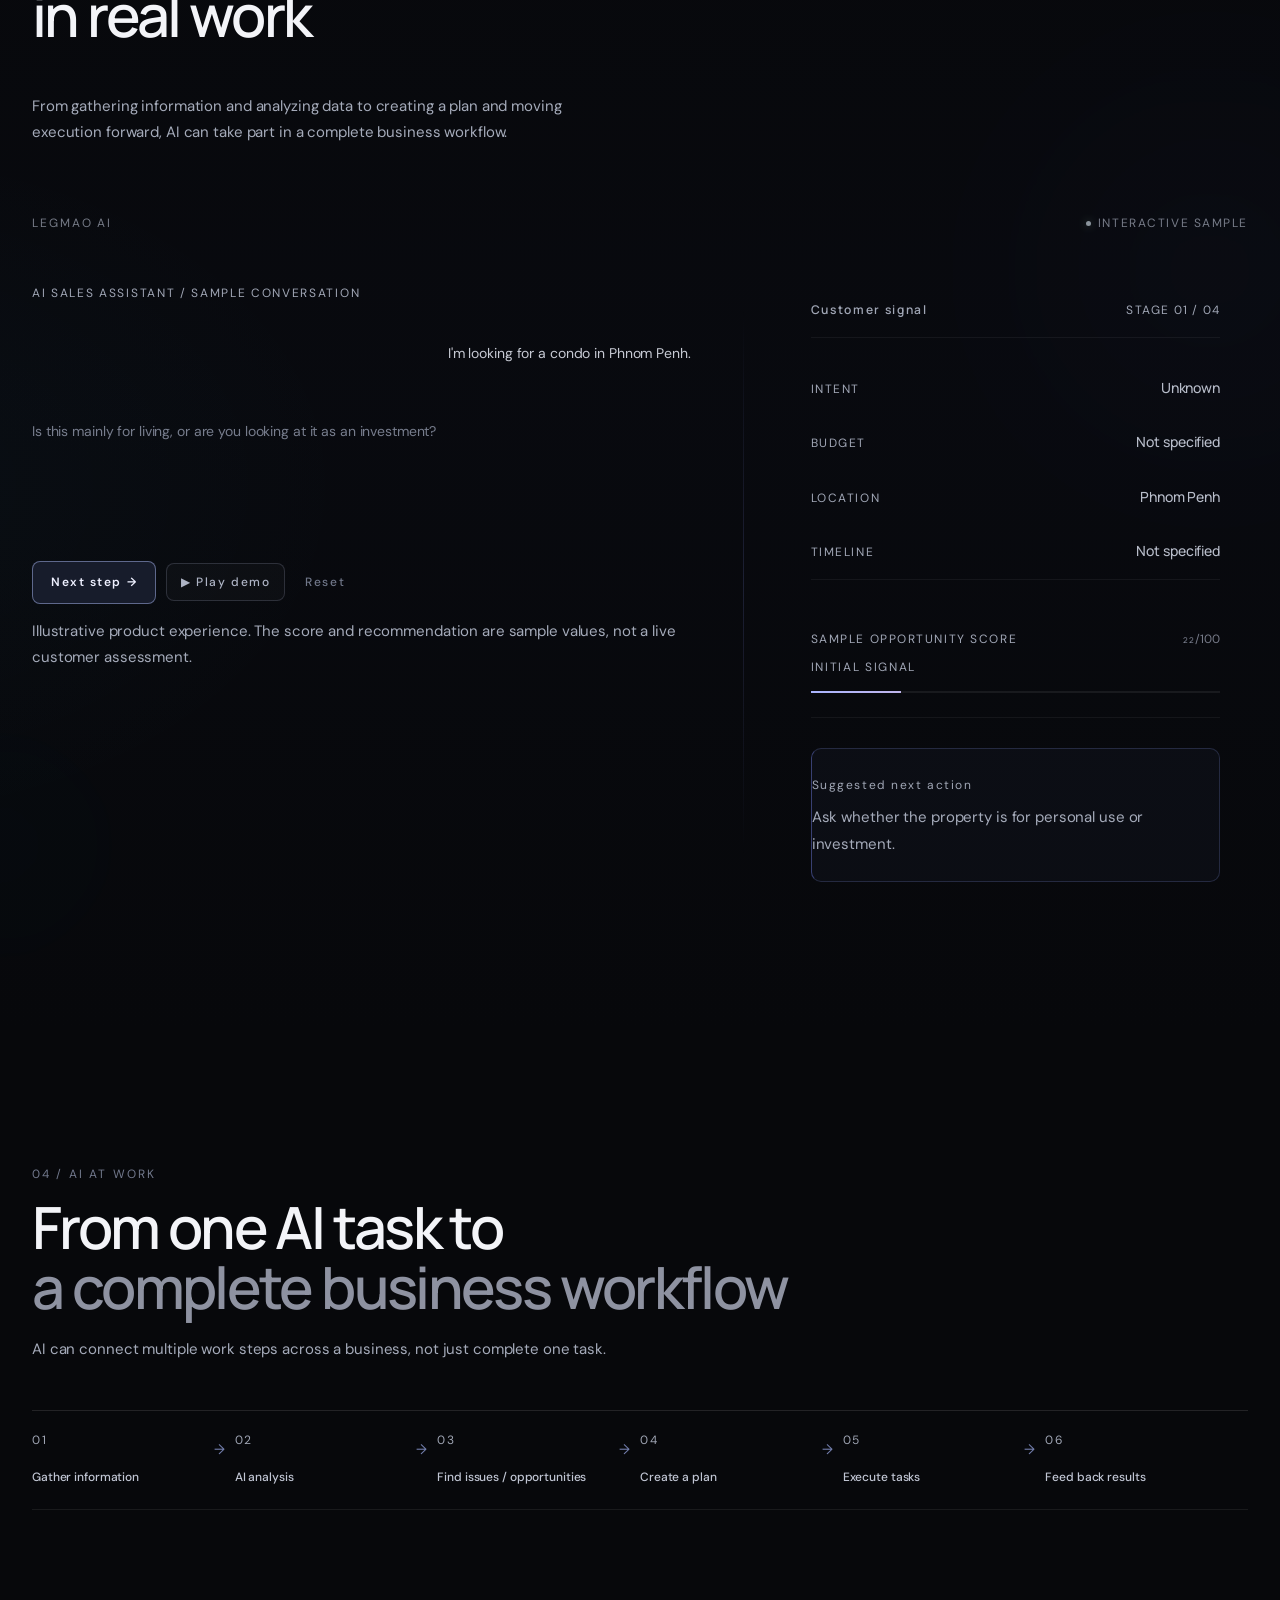
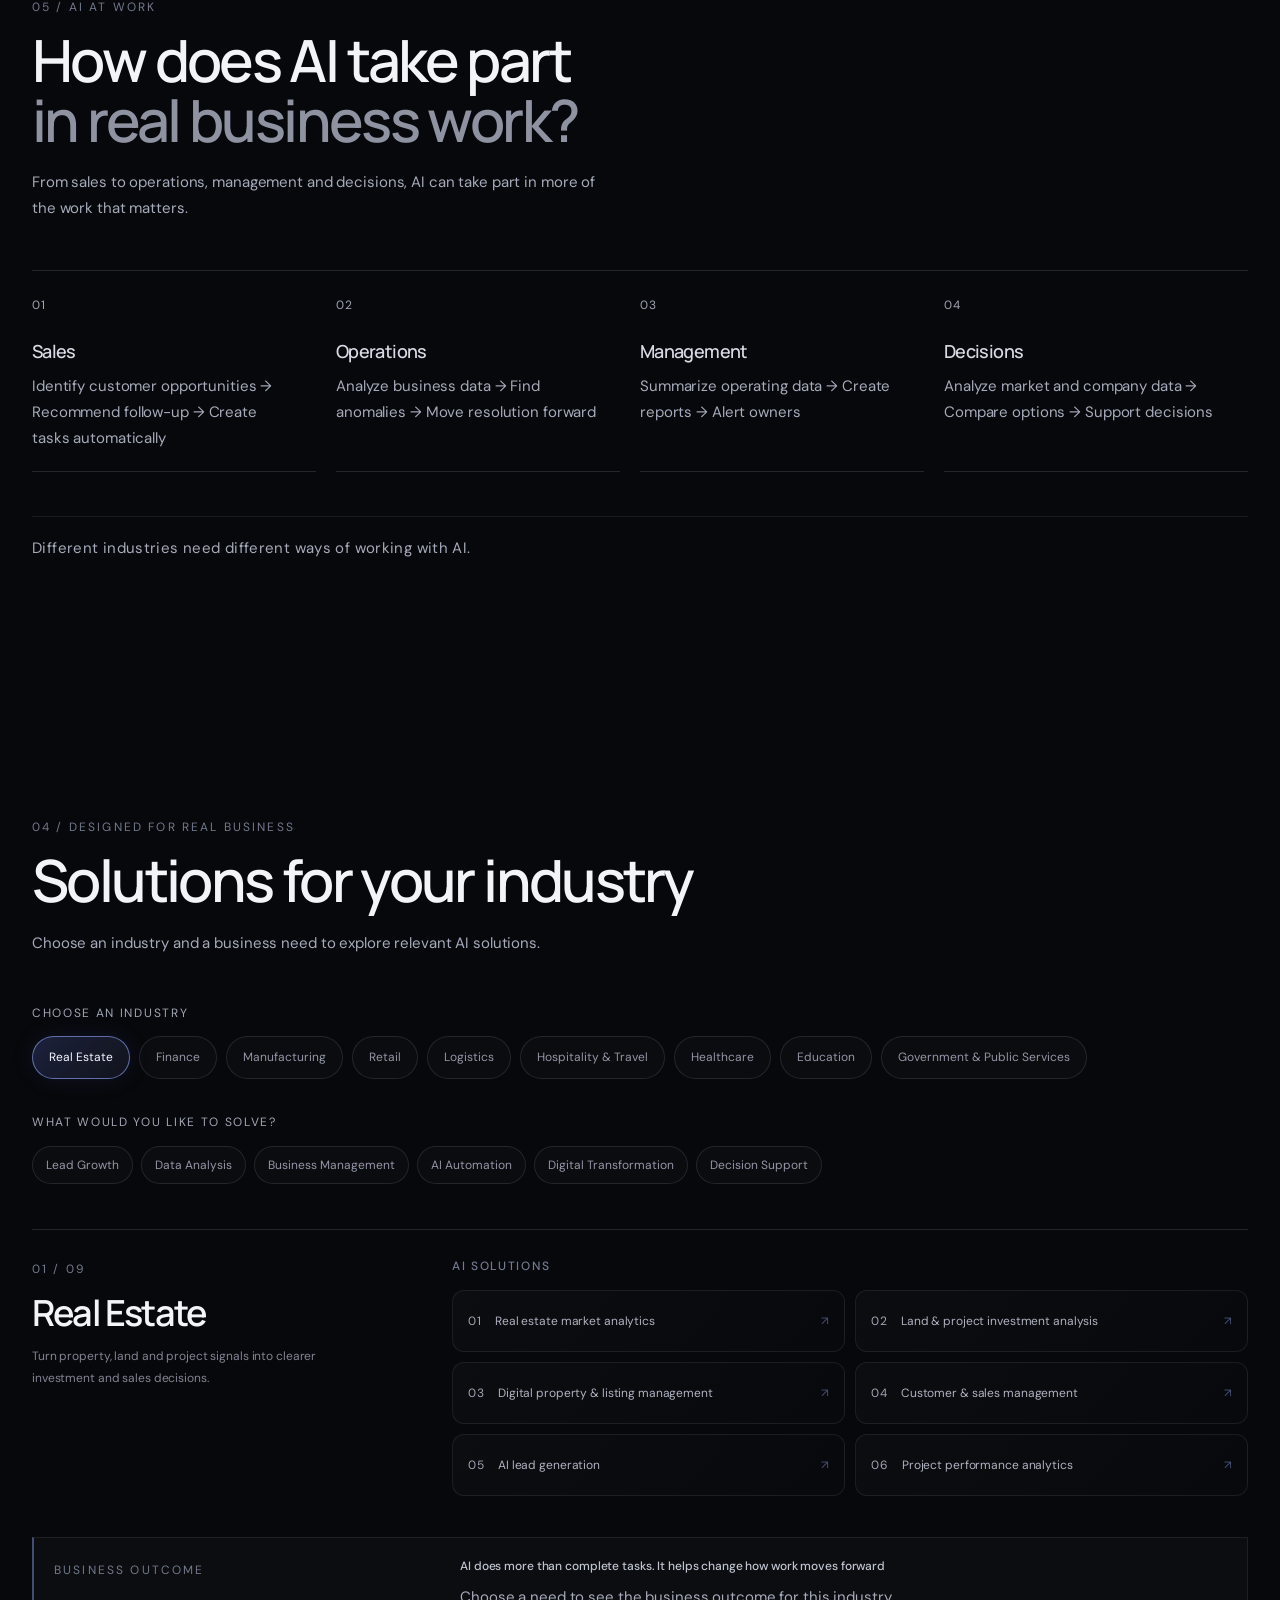
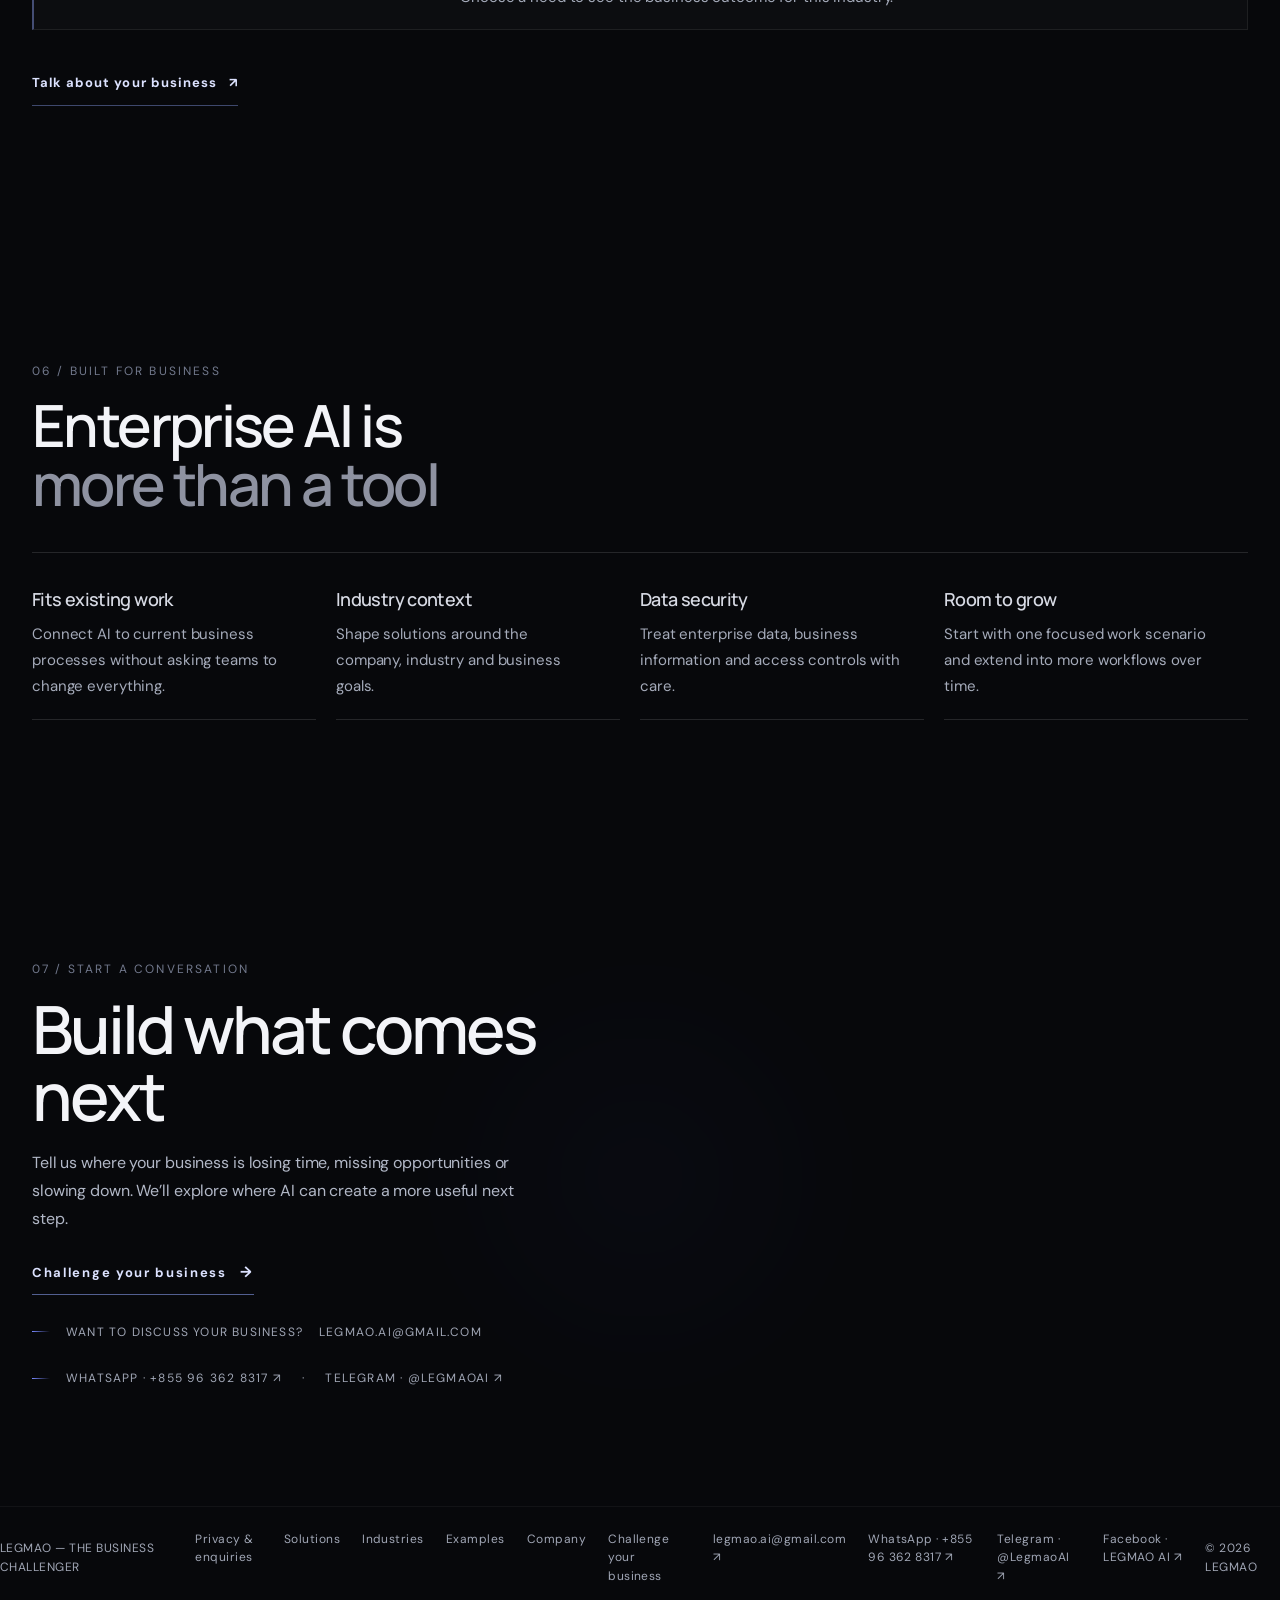
==== commit 1a047652: "Publish verified LEGMAO V3 website and enquiry safeguards" ====
--- a/index.html
+++ b/index.html
@@ -1,111 +1,111 @@
-<!DOCTYPE html>
-
-<html lang="en">
-<head>
-<meta charset="utf-8"/>
-<meta content="width=device-width, initial-scale=1" name="viewport"/>
-<meta content="LEGMAO starts with the business challenge, then considers the role of technology." name="description"/>
-<meta content="#07080b" name="theme-color"/>
-<title>LEGMAO — The Business Challenger</title>
-<link href="https://fonts.googleapis.com" rel="preconnect"/>
-<link crossorigin="" href="https://fonts.gstatic.com" rel="preconnect"/>
-<link href="https://fonts.googleapis.com/css2?family=DM+Sans:wght@400;500;600;700&amp;family=Manrope:wght@400;500;600;700;800&amp;display=swap" rel="stylesheet"/>
-
-  <link rel="stylesheet" href="assets/style.css?v=20261008-cursor3">
-<link rel="stylesheet" href="assets/mobile.css?v=20261008-mobile2"></head>
-<body>
-<div class="cursorDot" id="cursorDot" aria-hidden="true"></div><div class="cursorRing" id="cursorRing" aria-hidden="true"></div>
-<a class="skip" href="#main">Skip to content</a>
-<nav aria-label="Main navigation" class="nav">
-<a aria-label="LEGMAO AI home" class="logo" href="#top">LEGMAO <i>AI</i></a>
-<div class="navlinks" id="navlinks"><a data-i18n="navPlatform" href="solutions.html">Platform</a><a data-i18n="navIntelligence" href="case-studies.html">Intelligence</a><a data-i18n="navIndustries" href="industries.html">Industries</a><a data-i18n="navCompany" href="company.html">Company</a></div>
-<div class="navright">
-<details class="lang" id="langPicker"><summary aria-label="Choose language" id="langLabel">EN · English</summary><div class="langmenu" id="langMenu">
-<a data-lang="en" href="?lang=en">EN · English</a><a data-lang="zh" href="?lang=zh">中文 · 简体</a><a data-lang="zh-tw" href="?lang=zh-tw">繁體中文</a><a data-lang="km" href="?lang=km">ខ្មែរ · Khmer</a><a data-lang="ja" href="?lang=ja">日本語</a><a data-lang="ko" href="?lang=ko">한국어</a><a data-lang="th" href="?lang=th">ไทย · Thai</a><a data-lang="vi" href="?lang=vi">Tiếng Việt</a><a data-lang="id" href="?lang=id">Bahasa Indonesia</a><a data-lang="fr" href="?lang=fr">Français</a><a data-lang="es" href="?lang=es">Español</a><a data-lang="de" href="?lang=de">Deutsch</a>
-</div></details>
-<a class="navcta" data-i18n="talk" href="challenge.html">Challenge your business</a>
-<button aria-controls="navlinks" aria-expanded="false" aria-label="Open navigation" class="menuToggle" id="menuToggle" type="button">&#9776;</button>
-</div>
-</nav>
-<header class="hero" id="top">
-<div class="heroGlow"></div>
-<div aria-hidden="true" class="heroCore"><div class="coreRing ring1"></div><div class="coreRing ring2"></div><div class="coreRing ring3"></div><div class="corePulse"></div></div><canvas class="heroParticles" id="heroParticles" aria-hidden="true"></canvas><div class="heroAurora auroraA" aria-hidden="true"></div><div class="heroAurora auroraB" aria-hidden="true"></div>
-<svg aria-hidden="true" class="heroLines" preserveaspectratio="none" viewbox="0 0 1440 500"><defs><lineargradient id="wave" x1="0" x2="1" y1="0" y2="0"><stop offset="0" stop-color="#343b8d" stop-opacity=".08"></stop><stop offset=".48" stop-color="#647bff" stop-opacity=".7"></stop><stop offset=".78" stop-color="#a4aaff"></stop><stop offset="1" stop-color="#6c7dff" stop-opacity=".35"></stop></lineargradient></defs><path d="M-30 365 C170 450 280 470 445 388 S650 365 770 380 970 355 1080 280 1270 90 1480 85"></path><path d="M-30 385 C160 460 310 445 455 410 S655 390 790 398 980 380 1110 310 1280 125 1480 120"></path><path d="M-30 410 C180 470 310 480 490 430 S690 415 825 420 1010 410 1145 345 1310 170 1480 155"></path></svg>
-<div class="wrap">
-<div class="heroContent reveal show">
-<div class="eyebrow" data-i18n="eyebrow">THE BUSINESS CHALLENGER</div>
-<h1 data-i18n="heroTitle">We rethink <span>how business works.</span></h1>
-<p class="heroLead" data-i18n="heroLead">We begin with your customers, operating model and the work happening every day.</p>
-<p class="heroSub" data-i18n="heroSub">Business transformation · Operational redesign · Technology as an enabler</p>
-<div class="heroActions"><a class="textbtn" data-i18n="watch" href="challenge.html">CHALLENGE YOUR BUSINESS <span>→</span></a><a class="secondaryLink" data-i18n="contactLink" href="challenge.html">Talk about your business ↗</a></div>
-</div>
-<div class="heroFoot"><small data-i18n="heroFoot">INTELLIGENCE · CONVERSATION · ACTION</small><div class="processMini"><span>SIGNAL</span><b>→</b><span>UNDERSTAND</span><b>→</b><span>QUALIFY</span><b>→</b><span>ACTION</span></div></div>
-</div>
-</header>
-<main id="main">
-<section class="section intelligenceField" id="platform">
-<div aria-hidden="true" class="fieldAtmosphere"></div>
-<div aria-hidden="true" class="fieldNoise"></div>
-<div class="wrap fieldWrap">
-<div class="fieldCopy reveal">
-<div class="kicker"><span>01 /</span> <span data-i18n="platformKicker">The intelligence layer</span></div>
-<h2 data-i18n="platformTitle">Not another chatbot.<br/><span>An intelligent growth layer.</span></h2>
-<p class="lead" data-i18n="platformLead">LEGMAO AI connects customer signals, conversations and business workflows — so businesses can understand faster, respond smarter and act sooner.</p>
-<div aria-hidden="true" class="fieldLegend">
-<span><i></i> SIGNAL</span><span><i></i> CONTEXT</span><span><i></i> INTENT</span><span><i></i> ACTION</span>
-</div>
-</div>
-<div aria-label="LEGMAO AI intelligence field visualization" class="intelligenceFieldVisual">
-<canvas id="signalCanvas"></canvas>
-<div class="fieldCore">
-<div class="coreHalo coreHaloA"></div><div class="coreHalo coreHaloB"></div>
-<div class="coreOrb"><span>LEGMAO</span><b>AI</b></div>
-</div>
-<div class="fieldNode nodeSignal"><span class="nodeDot"></span><b>01</b><small data-i18n="flow1Title">Customer signals</small></div>
-<div class="fieldNode nodeContext"><span class="nodeDot"></span><b>02</b><small data-i18n="flow2Title">AI understands</small></div>
-<div class="fieldNode nodeIntent"><span class="nodeDot"></span><b>03</b><small data-i18n="flow3Title">Qualify opportunities</small></div>
-<div class="fieldNode nodeAction"><span class="nodeDot"></span><b>04</b><small data-i18n="flow4Title">Recommend action</small></div>
-
-</div>
-</div>
-</section>
-<section class="section capSection"><div class="wrap">
-<div class="sectionHead reveal"><div class="kicker">02 / <span data-i18n="capKicker">What AI can do</span></div><h2 data-i18n="capTitle">AI does more than answer.<br/><span>It takes part in the work.</span></h2><p class="lead" data-i18n="capLead">From analyzing data to managing business, automating tasks and supporting decisions, AI can become part of everyday work.</p></div>
-<div class="capStream">
-<article class="capLine reveal"><span>01</span><h3 data-i18n="cap1Title">Data analysis</h3><p data-i18n="cap1Copy">AI organizes and analyzes business data to uncover trends, issues and opportunities.</p><b>↗</b></article>
-<article class="capLine reveal"><span>02</span><h3 data-i18n="cap2Title">Customer management</h3><p data-i18n="cap2Copy">AI helps manage customer information, follow-ups and sales opportunities.</p><b>↗</b></article>
-<article class="capLine reveal"><span>03</span><h3 data-i18n="cap3Title">Business operations</h3><p data-i18n="cap3Copy">AI helps coordinate projects, tasks, processes and day-to-day operations.</p><b>↗</b></article>
-<article class="capLine reveal"><span>04</span><h3 data-i18n="cap4Title">Intelligent automation</h3><p data-i18n="cap4Copy">Hand repetitive, time-consuming work to AI to complete automatically.</p><b>↗</b></article>
-<article class="capLine reveal"><span>05</span><h3 data-i18n="cap5Title">Knowledge & content</h3><p data-i18n="cap5Copy">Organize materials, create content and make enterprise knowledge easier to use.</p><b>↗</b></article>
-<article class="capLine reveal"><span>06</span><h3 data-i18n="cap6Title">Decision support</h3><p data-i18n="cap6Copy">Bring key information together, compare options and support management decisions.</p><b>↗</b></article>
-</div>
-</div></section>
-<section class="workspace" id="intelligence"><div class="wrap">
-<div class="sectionHead reveal"><div class="kicker">03 / <span data-i18n="demoKicker">A real work example</span></div><h2 data-i18n="demoStoryTitle">Let AI take part<br/><span>in real work.</span></h2><p class="lead" data-i18n="demoStoryLead">From gathering information and analyzing data to creating a plan and moving execution forward, AI can take part in a complete business workflow.</p></div>
-<div class="workspaceShell reveal">
-<div class="workspaceBar"><div class="windowDots"><i></i><i></i><i></i></div><div class="workspaceName">LEGMAO AI</div><div class="liveTag"><i></i><span data-i18n="sampleTag">INTERACTIVE SAMPLE</span></div></div>
-<div class="workspaceGrid">
-<div class="conversation"><div class="panelLabel" data-i18n="conversationLabel">AI sales assistant / sample conversation</div><div aria-live="polite" class="chatMessages" id="chatMessages"><div class="msg user">I'm looking for a condo in Phnom Penh.</div><div class="msg ai">Is this mainly for living, or are you looking at it as an investment?</div></div><div class="chatControls"><button aria-label="Next demo step" class="demoBtn primary" id="nextStep" type="button" data-runtime-i18n="next">Next step →</button><button aria-label="Play demo" aria-pressed="false" class="demoBtn" id="autoPlay" type="button" data-runtime-i18n="play">▶ Play demo</button><button aria-label="Reset demo" class="demoBtn ghost" id="resetDemo" type="button" data-runtime-i18n="reset">Reset</button></div><p class="demoHint" data-i18n="demoHint">Illustrative product experience. The score and recommendation are sample values, not a live customer assessment.</p></div>
-<aside aria-label="Extracted customer signals" class="insightPanel" id="insightPanel"><div class="signalTitle"><span data-i18n="signalTitle">Customer signal</span><small aria-live="polite" id="stageLabel">STAGE 01 / 04</small></div><div class="fieldList"><div class="field"><label data-i18n="intentLabel">INTENT</label><strong id="intentValue">Investment</strong></div><div class="field"><label data-i18n="budgetLabel">BUDGET</label><strong id="budgetValue">$150K</strong></div><div class="field"><label data-i18n="locationLabel">LOCATION</label><strong id="locationValue">Phnom Penh</strong></div><div class="field"><label data-i18n="timelineLabel">TIMELINE</label><strong id="timelineValue">Not specified</strong></div></div><div class="scoreWrap"><div class="scoreHead"><span data-i18n="scoreLabel">SAMPLE OPPORTUNITY SCORE</span><div class="scoreValue"><span id="scoreValue">42</span><small>/100</small></div></div><div class="scoreState" id="scoreState">SIGNAL DETECTED</div><div aria-label="Sample opportunity score" aria-valuemax="100" aria-valuemin="0" aria-valuenow="42" class="scoreTrack" id="scoreTrack" role="progressbar"><i id="scoreBar"></i></div></div><div class="nextAction"><label data-i18n="nextActionLabel">SUGGESTED NEXT ACTION</label><p id="nextActionText">Ask whether the property is for personal use or investment.</p></div></aside>
-</div>
-</div>
-</div></section>
-<section class="section workScenarios"><div class="wrap"><div class="sectionHead reveal"><div class="kicker">04 / <span>AI at work</span></div><h2 data-i18n="workflowTitle">From one AI task to<br/><span>a complete business workflow.</span></h2><p class="lead" data-i18n="workflowLead">AI can connect the many steps of work across an organization, not just complete a single task.</p></div><ol class="workFlow" aria-label="AI business workflow"><li><span>01</span><b data-i18n="workStep1">Gather information</b></li><li><span>02</span><b data-i18n="workStep2">AI analysis</b></li><li><span>03</span><b data-i18n="workStep3">Find issues / opportunities</b></li><li><span>04</span><b data-i18n="workStep4">Create a plan</b></li><li><span>05</span><b data-i18n="workStep5">Execute tasks</b></li><li><span>06</span><b data-i18n="workStep6">Feed back results</b></li></ol><div class="sectionHead scenarioIntro reveal"><div class="kicker">05 / <span>AI at work</span></div><h2 data-i18n="scenarioTitle">How does AI take part<br/><span>in real business work?</span></h2><p class="lead" data-i18n="scenarioLead">From sales and operations to management and decisions, AI can take part in more of the work that matters.</p></div><div class="scenarioGrid"><article class="scenarioItem reveal"><span>01</span><h3 data-i18n="scenarioSales">Sales</h3><p data-i18n="scenarioSalesCopy">Find customers → Analyze needs → Recommend follow-up → Create sales tasks</p></article><article class="scenarioItem reveal"><span>02</span><h3 data-i18n="scenarioOps">Operations</h3><p data-i18n="scenarioOpsCopy">Analyze the business → Find anomalies → Suggest a response → Automate repeat tasks</p></article><article class="scenarioItem reveal"><span>03</span><h3 data-i18n="scenarioManage">Management</h3><p data-i18n="scenarioManageCopy">Bring data together → Spot issues → Create reports → Alert owners</p></article><article class="scenarioItem reveal"><span>04</span><h3 data-i18n="scenarioDecision">Decisions</h3><p data-i18n="scenarioDecisionCopy">Organize information → Analyze trends → Compare options → Support decisions</p></article></div><p class="industryBridge" data-i18n="industryBridge">Different industries need different ways of working with AI.</p></div></section>
-<section class="section industrySection" id="industries"><div class="wrap">
-<div class="sectionHead reveal"><div class="kicker">04 / <span data-i18n="industryKicker">Designed for real business</span></div><h2 data-i18n="industryTitle">Solutions for every industry</h2><p class="lead" data-i18n="industryLead">Choose an industry and a business need to explore relevant ways LEGMAO AI can help.</p></div>
-<div class="industrySelector reveal">
-<div class="industrySelectorLabel" data-industry-ui="industryPrompt">Choose an industry</div><div aria-label="Industry solutions" class="industryTabs" id="industryTabs" role="tablist"></div>
-<div class="industryNeedBlock"><div class="industrySelectorLabel" data-industry-ui="needPrompt">What would you like to solve?</div><div aria-label="Filter solutions by need" class="industryNeeds" id="industryNeeds"></div></div>
-<div aria-live="polite" class="industrySolutions" id="industrySolutions" role="tabpanel"></div>
-<a class="industryCTA" data-industry-ui="cta" href="challenge.html">Talk about your business <span aria-hidden="true">↗</span></a>
-</div>
-</div></section>
-<section class="section trustSection"><div class="wrap"><div class="sectionHead reveal"><div class="kicker">06 / <span data-i18n="trustKicker">Built for business</span></div><h2 data-i18n="trustTitle">Enterprise AI is<br/><span>more than a tool.</span></h2></div><div class="trustGrid"><article class="trustItem reveal"><h3 data-i18n="trust1Title">Fits existing work</h3><p data-i18n="trust1Copy">Connect AI to current business processes without asking teams to change everything.</p></article><article class="trustItem reveal"><h3 data-i18n="trust2Title">Industry context</h3><p data-i18n="trust2Copy">Shape solutions around the company, industry and business goals.</p></article><article class="trustItem reveal"><h3 data-i18n="trust3Title">Data security</h3><p data-i18n="trust3Copy">Treat enterprise data, business information and access controls with care.</p></article><article class="trustItem reveal"><h3 data-i18n="trust4Title">Room to grow</h3><p data-i18n="trust4Copy">Start with one focused work scenario and extend into more workflows over time.</p></article></div></div></section>
-<section class="cta" id="company"><div class="wrap ctaInner reveal"><div class="kicker">07 / <span data-i18n="ctaKicker">Move business forward</span></div><h2 data-i18n="ctaTitle">Bring AI into your business.</h2><p class="lead" data-i18n="ctaLead">Start with one real piece of work. Let AI take part in more business processes over time and keep the business moving forward.</p><a class="textbtn" data-i18n="ctaButton" href="challenge.html">Explore AI solutions <span>→</span></a><div class="contactHint" data-i18n="contactHint">Want to discuss your business? <a href="mailto:legmao.ai@gmail.com">legmao.ai@gmail.com</a></div> <div class="contactHint"><a href="https://wa.me/LegmaoAI" target="_blank" rel="noopener noreferrer">WhatsApp · @LegmaoAI ↗</a> &nbsp;·&nbsp; <a href="https://t.me/LegmaoAI" target="_blank" rel="noopener noreferrer">Telegram · @LegmaoAI ↗</a></div></div></section>
-</main>
-<footer class="footer"><div data-i18n="footerBrand">LEGMAO — THE BUSINESS CHALLENGER</div><div class="footerlinks"><a href="solutions.html" data-i18n="navPlatform">Platform</a><a href="industries.html" data-i18n="navIndustries">Industries</a><a href="case-studies.html" data-i18n="navIntelligence">Examples</a><a href="company.html" data-i18n="navCompany">Company</a><a href="challenge.html" data-i18n="talk">Challenge</a><a href="mailto:legmao.ai@gmail.com">legmao.ai@gmail.com ↗</a><a href="https://wa.me/LegmaoAI" target="_blank" rel="noopener noreferrer">WhatsApp · @LegmaoAI ↗</a><a href="https://t.me/LegmaoAI" target="_blank" rel="noopener noreferrer">Telegram · @LegmaoAI ↗</a><a href="https://web.facebook.com/profile.php?id=61595168339296" target="_blank" rel="noopener noreferrer">Facebook · LEGMAO AI ↗</a></div><div>© <span id="year">2026</span> LEGMAO</div></footer>
-
-  <script src="assets/script.js?v=20261008-cursor3" defer></script>
-  <script src="assets/title-punctuation.js?v=20261008-freeze1" defer></script>
-<script src="assets/mobile.js?v=20261008-mobile2" defer></script></body>
-</html>
+<!DOCTYPE html>
+
+<html lang="en">
+<head><script src="assets/site-copy.js?v=20261009-ready1" defer></script>
+<meta charset="utf-8"/>
+<meta content="width=device-width, initial-scale=1" name="viewport"/>
+<meta content="LEGMAO starts with the business challenge, then considers the role of technology." name="description"/>
+<meta content="#07080b" name="theme-color"/>
+<title>LEGMAO — The Business Challenger</title>
+<link href="https://fonts.googleapis.com" rel="preconnect"/>
+<link crossorigin="" href="https://fonts.gstatic.com" rel="preconnect"/>
+<link href="https://fonts.googleapis.com/css2?family=DM+Sans:wght@400;500;600;700&amp;family=Manrope:wght@400;500;600;700;800&amp;display=swap" rel="stylesheet"/>
+
+  <link rel="stylesheet" href="assets/style.css?v=20261009-ready1">
+<link rel="stylesheet" href="assets/mobile.css?v=20261008-mobile2"><link rel="stylesheet" href="assets/readiness.css?v=20261009-ready1"></head>
+<body>
+<div class="cursorDot" id="cursorDot" aria-hidden="true"></div><div class="cursorRing" id="cursorRing" aria-hidden="true"></div>
+<a class="skip" href="#main">Skip to content</a>
+<nav aria-label="Main navigation" class="nav">
+<a aria-label="LEGMAO AI home" class="logo" href="#top">LEGMAO <i>AI</i></a>
+<div class="navlinks" id="navlinks"><a data-i18n="navPlatform" href="solutions.html">Platform</a><a data-i18n="navIntelligence" href="case-studies.html">Intelligence</a><a data-i18n="navIndustries" href="industries.html">Industries</a><a data-i18n="navCompany" href="company.html">Company</a></div>
+<div class="navright">
+<details class="lang" id="langPicker"><summary aria-label="Choose language" id="langLabel">EN · English</summary><div class="langmenu" id="langMenu">
+<a data-lang="en" href="?lang=en">EN · English</a><a data-lang="zh" href="?lang=zh">中文 · 简体</a><a data-lang="zh-tw" href="?lang=zh-tw">繁體中文</a><a data-lang="km" href="?lang=km">ខ្មែរ · Khmer</a><a data-lang="ja" href="?lang=ja">日本語</a><a data-lang="ko" href="?lang=ko">한국어</a><a data-lang="th" href="?lang=th">ไทย · Thai</a><a data-lang="vi" href="?lang=vi">Tiếng Việt</a><a data-lang="id" href="?lang=id">Bahasa Indonesia</a><a data-lang="fr" href="?lang=fr">Français</a><a data-lang="es" href="?lang=es">Español</a><a data-lang="de" href="?lang=de">Deutsch</a>
+</div></details>
+<a class="navcta" data-i18n="talk" href="challenge.html">Challenge your business</a>
+<button aria-controls="navlinks" aria-expanded="false" aria-label="Open navigation" class="menuToggle" id="menuToggle" type="button">&#9776;</button>
+</div>
+</nav>
+<header class="hero" id="top">
+<div class="heroGlow"></div>
+<div aria-hidden="true" class="heroCore"><div class="coreRing ring1"></div><div class="coreRing ring2"></div><div class="coreRing ring3"></div><div class="corePulse"></div></div><canvas class="heroParticles" id="heroParticles" aria-hidden="true"></canvas><div class="heroAurora auroraA" aria-hidden="true"></div><div class="heroAurora auroraB" aria-hidden="true"></div>
+<svg aria-hidden="true" class="heroLines" preserveaspectratio="none" viewbox="0 0 1440 500"><defs><lineargradient id="wave" x1="0" x2="1" y1="0" y2="0"><stop offset="0" stop-color="#343b8d" stop-opacity=".08"></stop><stop offset=".48" stop-color="#647bff" stop-opacity=".7"></stop><stop offset=".78" stop-color="#a4aaff"></stop><stop offset="1" stop-color="#6c7dff" stop-opacity=".35"></stop></lineargradient></defs><path d="M-30 365 C170 450 280 470 445 388 S650 365 770 380 970 355 1080 280 1270 90 1480 85"></path><path d="M-30 385 C160 460 310 445 455 410 S655 390 790 398 980 380 1110 310 1280 125 1480 120"></path><path d="M-30 410 C180 470 310 480 490 430 S690 415 825 420 1010 410 1145 345 1310 170 1480 155"></path></svg>
+<div class="wrap">
+<div class="heroContent reveal show">
+<div class="eyebrow" data-i18n="eyebrow">THE BUSINESS CHALLENGER</div>
+<h1 data-i18n="heroTitle">We rethink <span>how business works.</span></h1>
+<p class="heroLead" data-i18n="heroLead">We begin with your customers, operating model and the work happening every day.</p>
+<p class="heroSub" data-i18n="heroSub">Business transformation · Operational redesign · Technology as an enabler</p>
+<div class="heroActions"><a class="textbtn" data-i18n="watch" href="challenge.html">CHALLENGE YOUR BUSINESS <span>→</span></a><a class="secondaryLink" data-i18n="contactLink" href="challenge.html">Talk about your business ↗</a></div>
+</div>
+<div class="heroFoot"><small data-i18n="heroFoot">INTELLIGENCE · CONVERSATION · ACTION</small><div class="processMini"><span>SIGNAL</span><b>→</b><span>UNDERSTAND</span><b>→</b><span>QUALIFY</span><b>→</b><span>ACTION</span></div></div>
+</div>
+</header>
+<main id="main">
+<section class="section intelligenceField" id="platform">
+<div aria-hidden="true" class="fieldAtmosphere"></div>
+<div aria-hidden="true" class="fieldNoise"></div>
+<div class="wrap fieldWrap">
+<div class="fieldCopy reveal">
+<div class="kicker"><span>01 /</span> <span data-i18n="platformKicker">The intelligence layer</span></div>
+<h2 data-i18n="platformTitle">Not another chatbot.<br/><span>An intelligent growth layer.</span></h2>
+<p class="lead" data-i18n="platformLead">LEGMAO AI connects customer signals, conversations and business workflows — so businesses can understand faster, respond smarter and act sooner.</p>
+<div aria-hidden="true" class="fieldLegend">
+<span><i></i> SIGNAL</span><span><i></i> CONTEXT</span><span><i></i> INTENT</span><span><i></i> ACTION</span>
+</div>
+</div>
+<div aria-label="LEGMAO AI intelligence field visualization" class="intelligenceFieldVisual">
+<canvas id="signalCanvas"></canvas>
+<div class="fieldCore">
+<div class="coreHalo coreHaloA"></div><div class="coreHalo coreHaloB"></div>
+<div class="coreOrb"><span>LEGMAO</span><b>AI</b></div>
+</div>
+<div class="fieldNode nodeSignal"><span class="nodeDot"></span><b>01</b><small data-i18n="flow1Title">Customer signals</small></div>
+<div class="fieldNode nodeContext"><span class="nodeDot"></span><b>02</b><small data-i18n="flow2Title">AI understands</small></div>
+<div class="fieldNode nodeIntent"><span class="nodeDot"></span><b>03</b><small data-i18n="flow3Title">Qualify opportunities</small></div>
+<div class="fieldNode nodeAction"><span class="nodeDot"></span><b>04</b><small data-i18n="flow4Title">Recommend action</small></div>
+
+</div>
+</div>
+</section>
+<section class="section capSection"><div class="wrap">
+<div class="sectionHead reveal"><div class="kicker">02 / <span data-i18n="capKicker">What AI can do</span></div><h2 data-i18n="capTitle">AI does more than answer.<br/><span>It takes part in the work.</span></h2><p class="lead" data-i18n="capLead">From analyzing data to managing business, automating tasks and supporting decisions, AI can become part of everyday work.</p></div>
+<div class="capStream">
+<article class="capLine reveal"><span>01</span><h3 data-i18n="cap1Title">Data analysis</h3><p data-i18n="cap1Copy">AI organizes and analyzes business data to uncover trends, issues and opportunities.</p><b>↗</b></article>
+<article class="capLine reveal"><span>02</span><h3 data-i18n="cap2Title">Customer management</h3><p data-i18n="cap2Copy">AI helps manage customer information, follow-ups and sales opportunities.</p><b>↗</b></article>
+<article class="capLine reveal"><span>03</span><h3 data-i18n="cap3Title">Business operations</h3><p data-i18n="cap3Copy">AI helps coordinate projects, tasks, processes and day-to-day operations.</p><b>↗</b></article>
+<article class="capLine reveal"><span>04</span><h3 data-i18n="cap4Title">Intelligent automation</h3><p data-i18n="cap4Copy">Hand repetitive, time-consuming work to AI to complete automatically.</p><b>↗</b></article>
+<article class="capLine reveal"><span>05</span><h3 data-i18n="cap5Title">Knowledge & content</h3><p data-i18n="cap5Copy">Organize materials, create content and make enterprise knowledge easier to use.</p><b>↗</b></article>
+<article class="capLine reveal"><span>06</span><h3 data-i18n="cap6Title">Decision support</h3><p data-i18n="cap6Copy">Bring key information together, compare options and support management decisions.</p><b>↗</b></article>
+</div>
+</div></section>
+<section class="workspace" id="intelligence"><div class="wrap">
+<div class="sectionHead reveal"><div class="kicker">03 / <span data-i18n="demoKicker">A real work example</span></div><h2 data-i18n="demoStoryTitle">Let AI take part<br/><span>in real work.</span></h2><p class="lead" data-i18n="demoStoryLead">From gathering information and analyzing data to creating a plan and moving execution forward, AI can take part in a complete business workflow.</p></div>
+<div class="workspaceShell reveal">
+<div class="workspaceBar"><div class="windowDots"><i></i><i></i><i></i></div><div class="workspaceName">LEGMAO AI</div><div class="liveTag"><i></i><span data-i18n="sampleTag">INTERACTIVE SAMPLE</span></div></div>
+<div class="workspaceGrid">
+<div class="conversation"><div class="panelLabel" data-i18n="conversationLabel">AI sales assistant / sample conversation</div><div aria-live="polite" class="chatMessages" id="chatMessages"><div class="msg user">I'm looking for a condo in Phnom Penh.</div><div class="msg ai">Is this mainly for living, or are you looking at it as an investment?</div></div><div class="chatControls"><button aria-label="Next demo step" class="demoBtn primary" id="nextStep" type="button" data-runtime-i18n="next">Next step →</button><button aria-label="Play demo" aria-pressed="false" class="demoBtn" id="autoPlay" type="button" data-runtime-i18n="play">▶ Play demo</button><button aria-label="Reset demo" class="demoBtn ghost" id="resetDemo" type="button" data-runtime-i18n="reset">Reset</button></div><p class="demoHint" data-i18n="demoHint">Illustrative product experience. The score and recommendation are sample values, not a live customer assessment.</p></div>
+<aside aria-label="Extracted customer signals" class="insightPanel" id="insightPanel"><div class="signalTitle"><span data-i18n="signalTitle">Customer signal</span><small aria-live="polite" id="stageLabel">STAGE 01 / 04</small></div><div class="fieldList"><div class="field"><label data-i18n="intentLabel">INTENT</label><strong id="intentValue">Investment</strong></div><div class="field"><label data-i18n="budgetLabel">BUDGET</label><strong id="budgetValue">$150K</strong></div><div class="field"><label data-i18n="locationLabel">LOCATION</label><strong id="locationValue">Phnom Penh</strong></div><div class="field"><label data-i18n="timelineLabel">TIMELINE</label><strong id="timelineValue">Not specified</strong></div></div><div class="scoreWrap"><div class="scoreHead"><span data-i18n="scoreLabel">SAMPLE OPPORTUNITY SCORE</span><div class="scoreValue"><span id="scoreValue">42</span><small>/100</small></div></div><div class="scoreState" id="scoreState">SIGNAL DETECTED</div><div aria-label="Sample opportunity score" aria-valuemax="100" aria-valuemin="0" aria-valuenow="42" class="scoreTrack" id="scoreTrack" role="progressbar"><i id="scoreBar"></i></div></div><div class="nextAction"><label data-i18n="nextActionLabel">SUGGESTED NEXT ACTION</label><p id="nextActionText">Ask whether the property is for personal use or investment.</p></div></aside>
+</div>
+</div>
+</div></section>
+<section class="section workScenarios"><div class="wrap"><div class="sectionHead reveal"><div class="kicker">04 / <span>AI at work</span></div><h2 data-i18n="workflowTitle">From one AI task to<br/><span>a complete business workflow.</span></h2><p class="lead" data-i18n="workflowLead">AI can connect the many steps of work across an organization, not just complete a single task.</p></div><ol class="workFlow" aria-label="AI business workflow"><li><span>01</span><b data-i18n="workStep1">Gather information</b></li><li><span>02</span><b data-i18n="workStep2">AI analysis</b></li><li><span>03</span><b data-i18n="workStep3">Find issues / opportunities</b></li><li><span>04</span><b data-i18n="workStep4">Create a plan</b></li><li><span>05</span><b data-i18n="workStep5">Execute tasks</b></li><li><span>06</span><b data-i18n="workStep6">Feed back results</b></li></ol><div class="sectionHead scenarioIntro reveal"><div class="kicker">05 / <span>AI at work</span></div><h2 data-i18n="scenarioTitle">How does AI take part<br/><span>in real business work?</span></h2><p class="lead" data-i18n="scenarioLead">From sales and operations to management and decisions, AI can take part in more of the work that matters.</p></div><div class="scenarioGrid"><article class="scenarioItem reveal"><span>01</span><h3 data-i18n="scenarioSales">Sales</h3><p data-i18n="scenarioSalesCopy">Find customers → Analyze needs → Recommend follow-up → Create sales tasks</p></article><article class="scenarioItem reveal"><span>02</span><h3 data-i18n="scenarioOps">Operations</h3><p data-i18n="scenarioOpsCopy">Analyze the business → Find anomalies → Suggest a response → Automate repeat tasks</p></article><article class="scenarioItem reveal"><span>03</span><h3 data-i18n="scenarioManage">Management</h3><p data-i18n="scenarioManageCopy">Bring data together → Spot issues → Create reports → Alert owners</p></article><article class="scenarioItem reveal"><span>04</span><h3 data-i18n="scenarioDecision">Decisions</h3><p data-i18n="scenarioDecisionCopy">Organize information → Analyze trends → Compare options → Support decisions</p></article></div><p class="industryBridge" data-i18n="industryBridge">Different industries need different ways of working with AI.</p></div></section>
+<section class="section industrySection" id="industries"><div class="wrap">
+<div class="sectionHead reveal"><div class="kicker">04 / <span data-i18n="industryKicker">Designed for real business</span></div><h2 data-i18n="industryTitle">Solutions for every industry</h2><p class="lead" data-i18n="industryLead">Choose an industry and a business need to explore relevant ways LEGMAO AI can help.</p></div>
+<div class="industrySelector reveal">
+<div class="industrySelectorLabel" data-industry-ui="industryPrompt">Choose an industry</div><div aria-label="Industry solutions" class="industryTabs" id="industryTabs" role="tablist"></div>
+<div class="industryNeedBlock"><div class="industrySelectorLabel" data-industry-ui="needPrompt">What would you like to solve?</div><div aria-label="Filter solutions by need" class="industryNeeds" id="industryNeeds"></div></div>
+<div aria-live="polite" class="industrySolutions" id="industrySolutions" role="tabpanel"></div>
+<a class="industryCTA" data-industry-ui="cta" href="challenge.html">Talk about your business <span aria-hidden="true">↗</span></a>
+</div>
+</div></section>
+<section class="section trustSection"><div class="wrap"><div class="sectionHead reveal"><div class="kicker">06 / <span data-i18n="trustKicker">Built for business</span></div><h2 data-i18n="trustTitle">Enterprise AI is<br/><span>more than a tool.</span></h2></div><div class="trustGrid"><article class="trustItem reveal"><h3 data-i18n="trust1Title">Fits existing work</h3><p data-i18n="trust1Copy">Connect AI to current business processes without asking teams to change everything.</p></article><article class="trustItem reveal"><h3 data-i18n="trust2Title">Industry context</h3><p data-i18n="trust2Copy">Shape solutions around the company, industry and business goals.</p></article><article class="trustItem reveal"><h3 data-i18n="trust3Title">Data security</h3><p data-i18n="trust3Copy">Treat enterprise data, business information and access controls with care.</p></article><article class="trustItem reveal"><h3 data-i18n="trust4Title">Room to grow</h3><p data-i18n="trust4Copy">Start with one focused work scenario and extend into more workflows over time.</p></article></div></div></section>
+<section class="cta" id="company"><div class="wrap ctaInner reveal"><div class="kicker">07 / <span data-i18n="ctaKicker">Move business forward</span></div><h2 data-i18n="ctaTitle">Bring AI into your business.</h2><p class="lead" data-i18n="ctaLead">Start with one real piece of work. Let AI take part in more business processes over time and keep the business moving forward.</p><a class="textbtn" data-i18n="ctaButton" href="challenge.html">Explore AI solutions <span>→</span></a><div class="contactHint" data-i18n="contactHint">Want to discuss your business? <a href="mailto:legmao.ai@gmail.com">legmao.ai@gmail.com</a></div> <div class="contactHint"><a href="https://wa.me/855963628317" target="_blank" rel="noopener noreferrer">WhatsApp · +855 96 362 8317 ↗</a> &nbsp;·&nbsp; <a href="https://t.me/LegmaoAI" target="_blank" rel="noopener noreferrer">Telegram · @LegmaoAI ↗</a></div></div></section>
+</main>
+<footer class="footer"><div data-i18n="footerBrand">LEGMAO — THE BUSINESS CHALLENGER</div><div class="footerlinks"><a href="privacy.html" data-site-copy="privacy">Privacy &amp; enquiries</a><a href="solutions.html" data-i18n="navPlatform">Platform</a><a href="industries.html" data-i18n="navIndustries">Industries</a><a href="case-studies.html" data-i18n="navIntelligence">Examples</a><a href="company.html" data-i18n="navCompany">Company</a><a href="challenge.html" data-i18n="talk">Challenge</a><a href="mailto:legmao.ai@gmail.com">legmao.ai@gmail.com ↗</a><a href="https://wa.me/855963628317" target="_blank" rel="noopener noreferrer">WhatsApp · +855 96 362 8317 ↗</a><a href="https://t.me/LegmaoAI" target="_blank" rel="noopener noreferrer">Telegram · @LegmaoAI ↗</a><a href="https://web.facebook.com/profile.php?id=61595168339296" target="_blank" rel="noopener noreferrer">Facebook · LEGMAO AI ↗</a></div><div>© <span id="year">2026</span> LEGMAO</div></footer>
+
+  <script src="assets/script.js?v=20261009-ready1" defer></script>
+  <script src="assets/title-punctuation.js?v=20261009-ready1" defer></script>
+<script src="assets/mobile.js?v=20261008-mobile2" defer></script><script src="assets/site-ux.js?v=20261009-ready1" defer></script></body>
+</html>
--- a/assets/readiness.css
+++ b/assets/readiness.css
@@ -0,0 +1,23 @@
+/* Focused readability fixes after existing visual rules. */
+.cta .lead{font-size:16px!important;line-height:1.75!important;color:#b2b8c7!important}
+.serviceDisclosure{margin-top:38px;padding:24px 0;border-top:1px solid #343846;max-width:760px}
+.serviceDisclosure h2{font-size:22px;line-height:1.4;letter-spacing:0}
+.serviceDisclosure p,.privacyText{font-size:16px;line-height:1.85;color:#b2b8c7;overflow-wrap:anywhere}
+.challengeStatus{min-height:1.75em;overflow-wrap:anywhere}
+.challengeStatus[data-state="success"]{color:#b2e3c5}
+.challengeStatus[data-state="failure"],.challengeStatus[data-state="timeout"]{color:#f5c3b6}
+.formRecovery{border-top:1px solid #343846;margin-top:20px;padding-top:18px}
+.formRecovery[hidden],.retryCheck[hidden]{display:none!important}
+.retryCheck{display:flex;align-items:flex-start;gap:12px;font-size:15px;line-height:1.7;color:#c6cbd8}
+.retryCheck input{flex:none;width:20px;height:20px;margin-top:4px}
+.formRecovery button{margin-top:14px;padding:12px 18px;min-height:44px;font:inherit;color:#edf0fa;background:#171b26;border:1px solid #5f6a88;border-radius:8px;cursor:pointer}
+.formRecovery button:disabled{opacity:.5;cursor:default}
+.backupContacts{display:flex;flex-wrap:wrap;gap:10px 20px;margin-top:14px;line-height:1.8}
+.backupContacts a{min-height:44px;display:inline-flex;align-items:center;color:#c8d1ff;overflow-wrap:anywhere}
+.challengeSubmit:disabled{opacity:.65;cursor:default}
+@media(max-width:600px){
+ .heroLead,.lead,.pageCard p,.principleCard p,.industryPageCard p,.exampleCard p,.capLine p,.scenarioItem p,.trustItem p,.industryCopy p{font-size:16px!important;line-height:1.75!important}
+ .footer,.footerlinks a,.heroFoot small,.processMini{font-size:13px!important;line-height:1.6!important}
+ .demoHint,.nextAction p,.industryOutcome p,.challengeConsent{font-size:15px!important;line-height:1.75!important}
+ .serviceDisclosure{margin-top:28px}
+}
